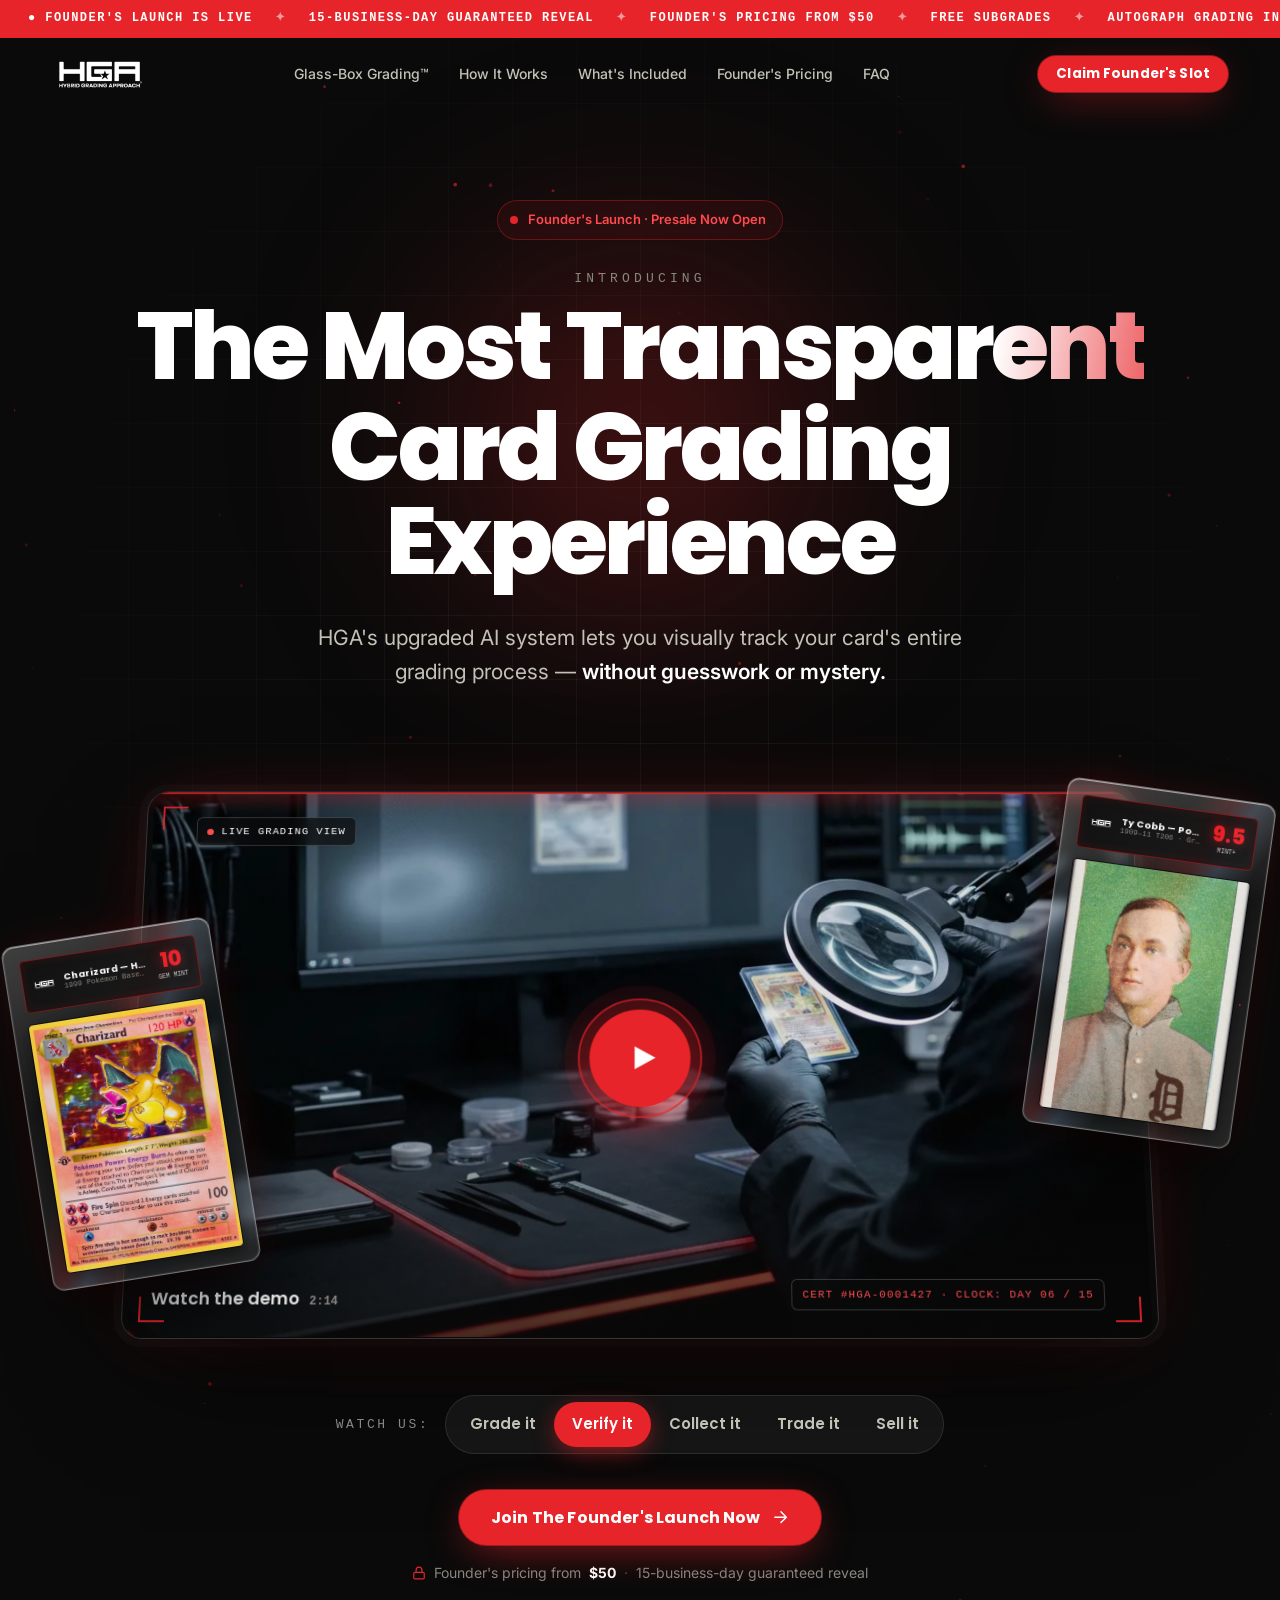
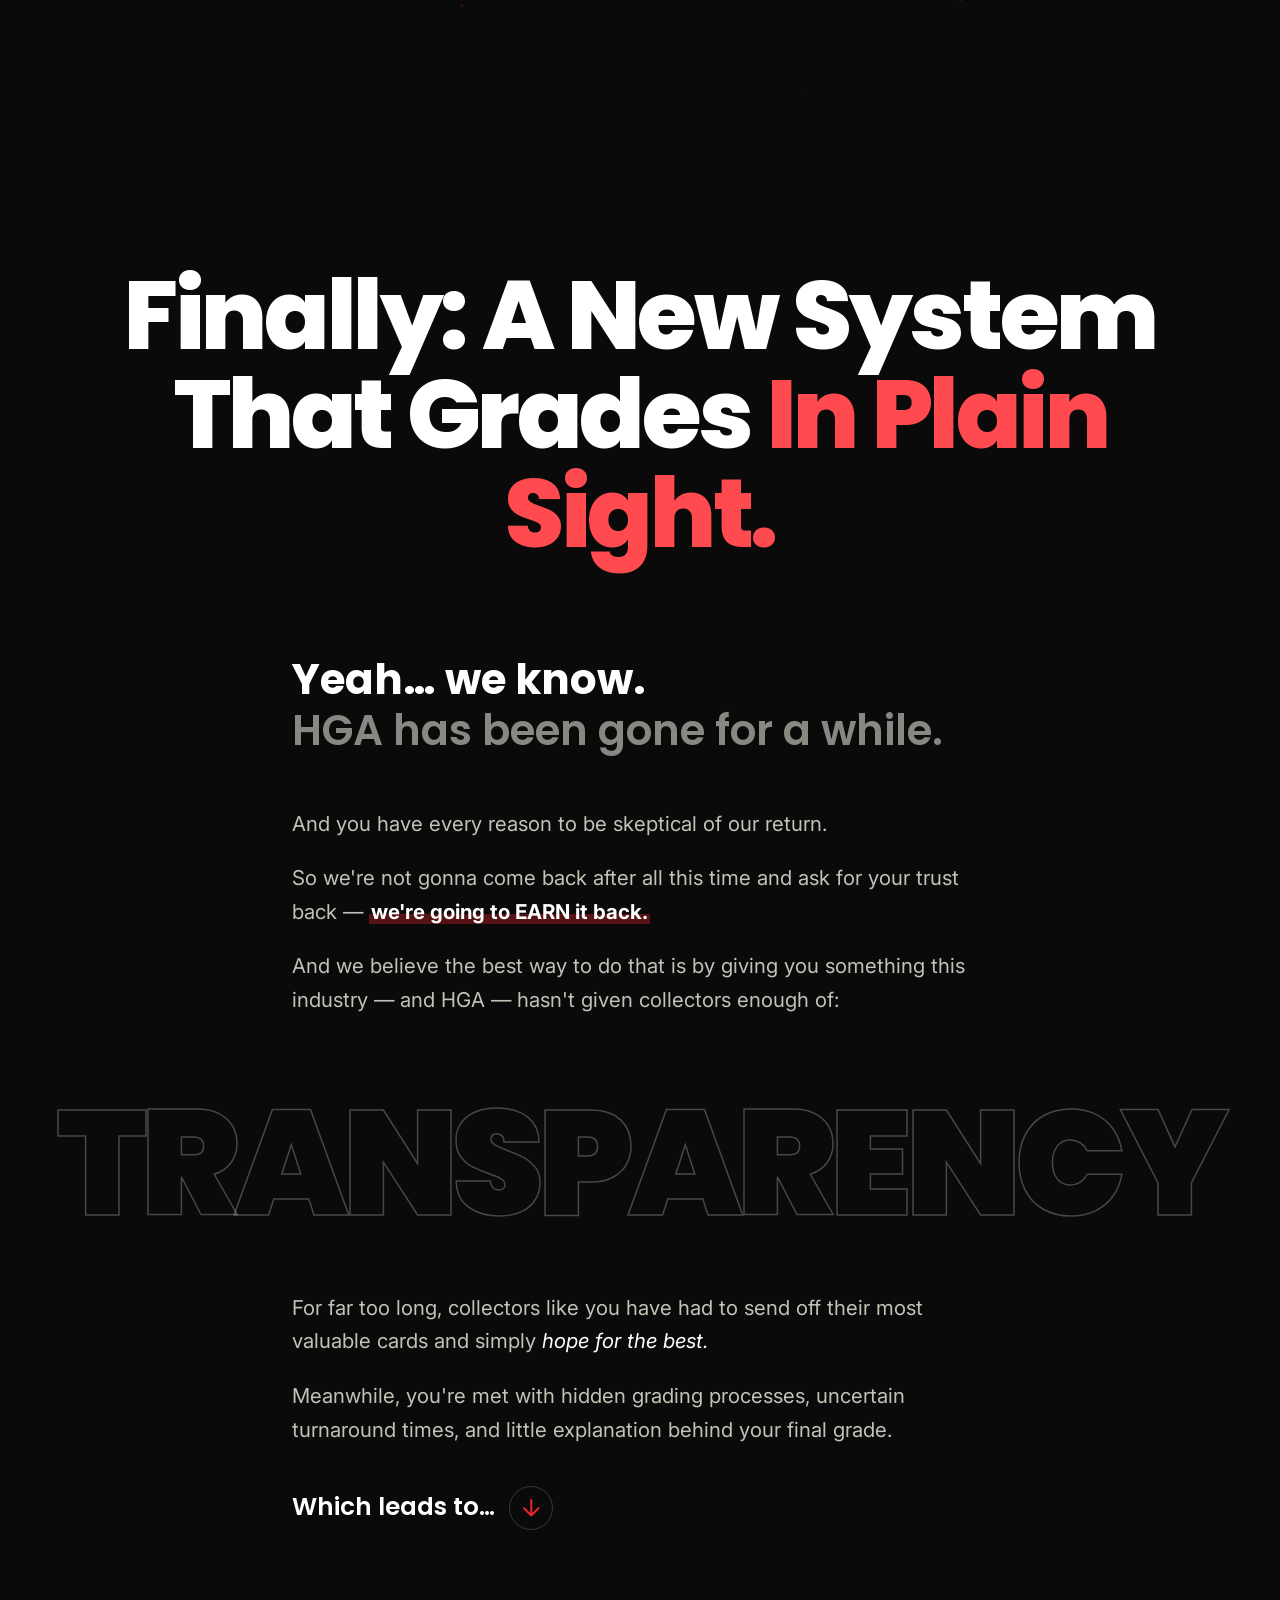
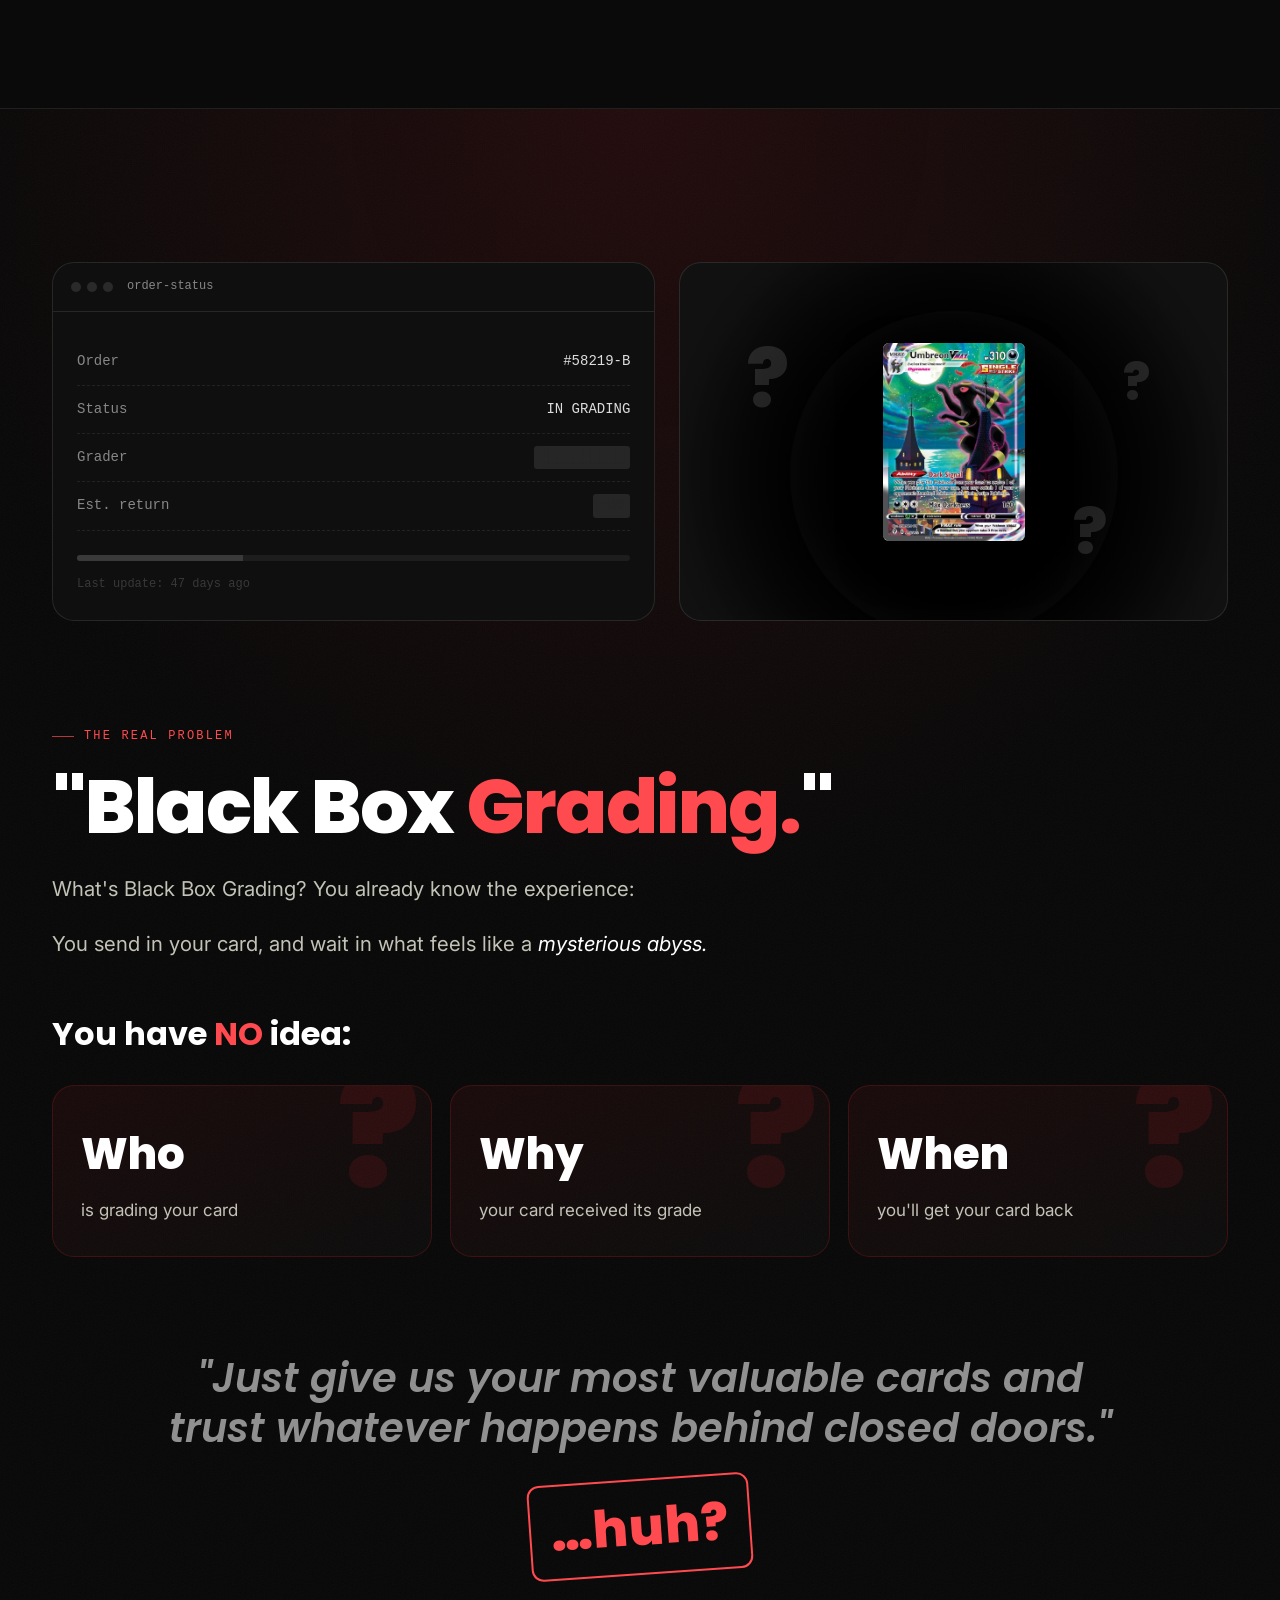
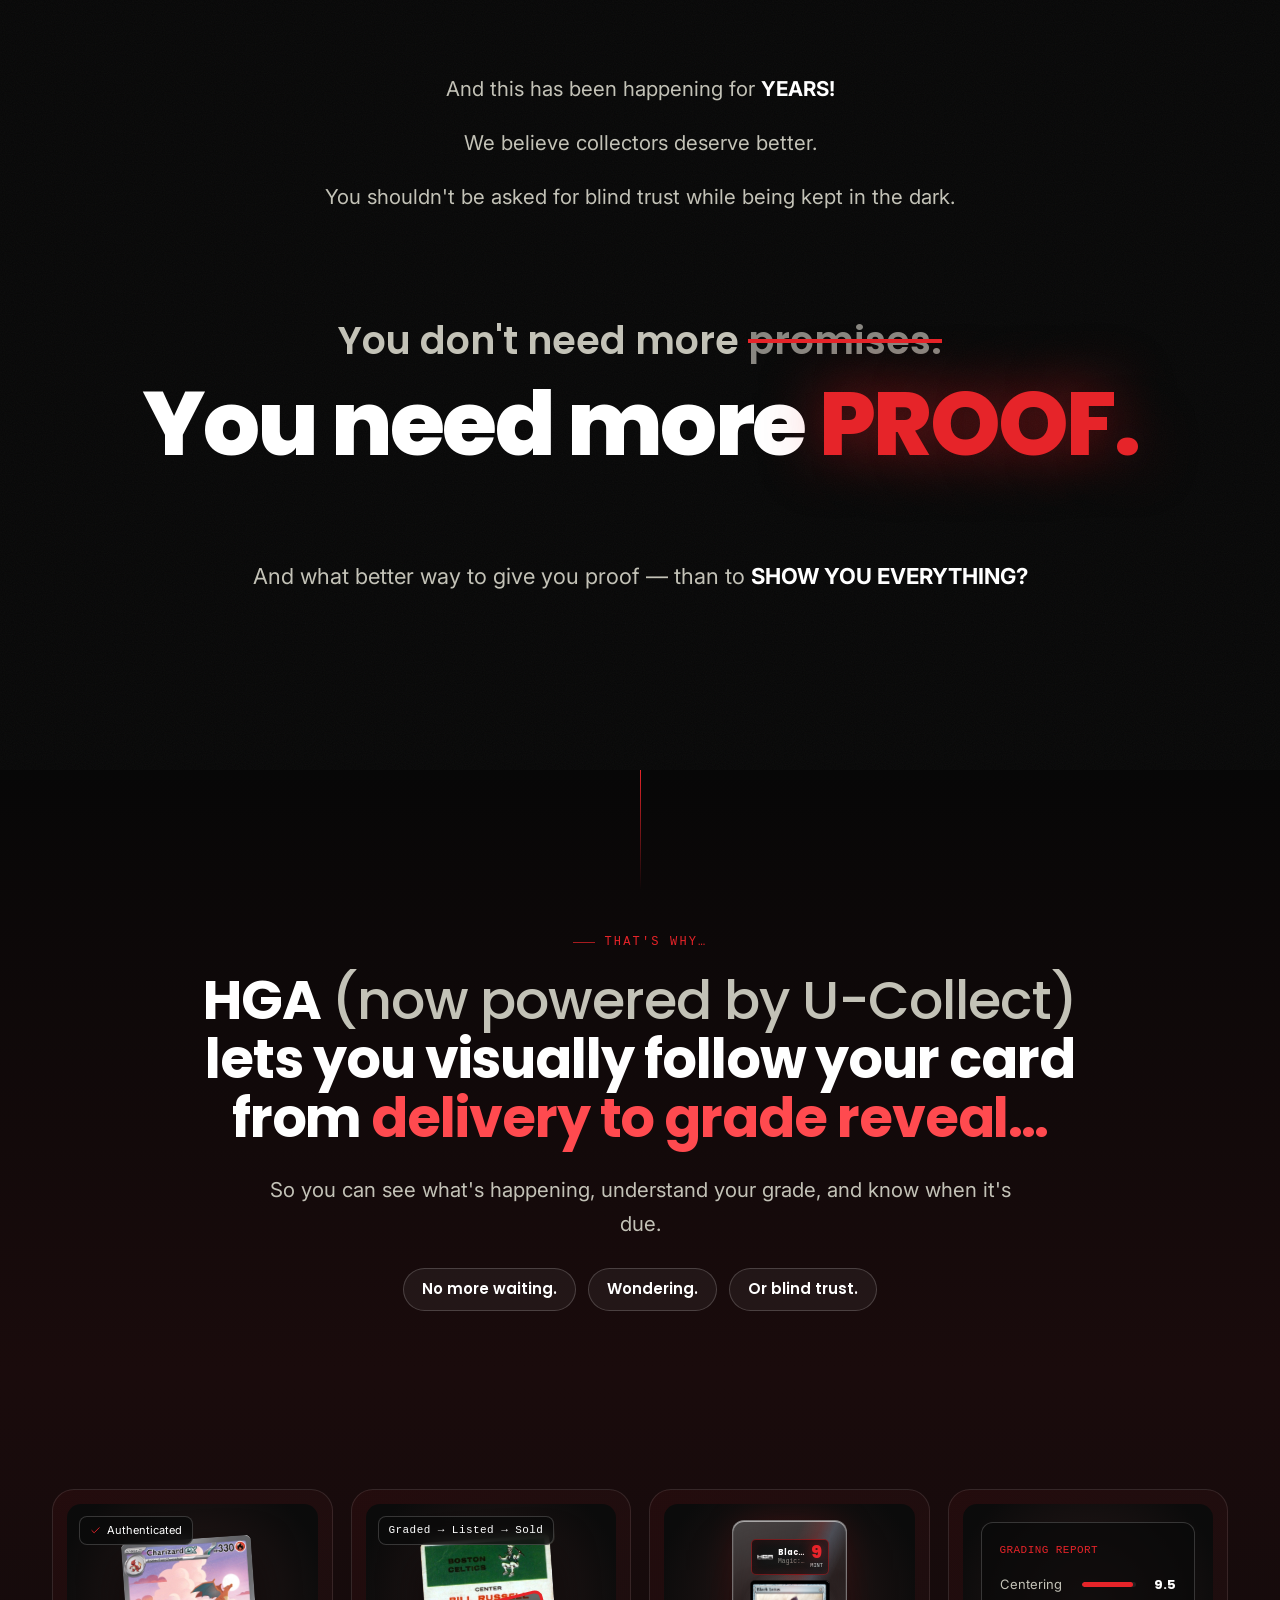
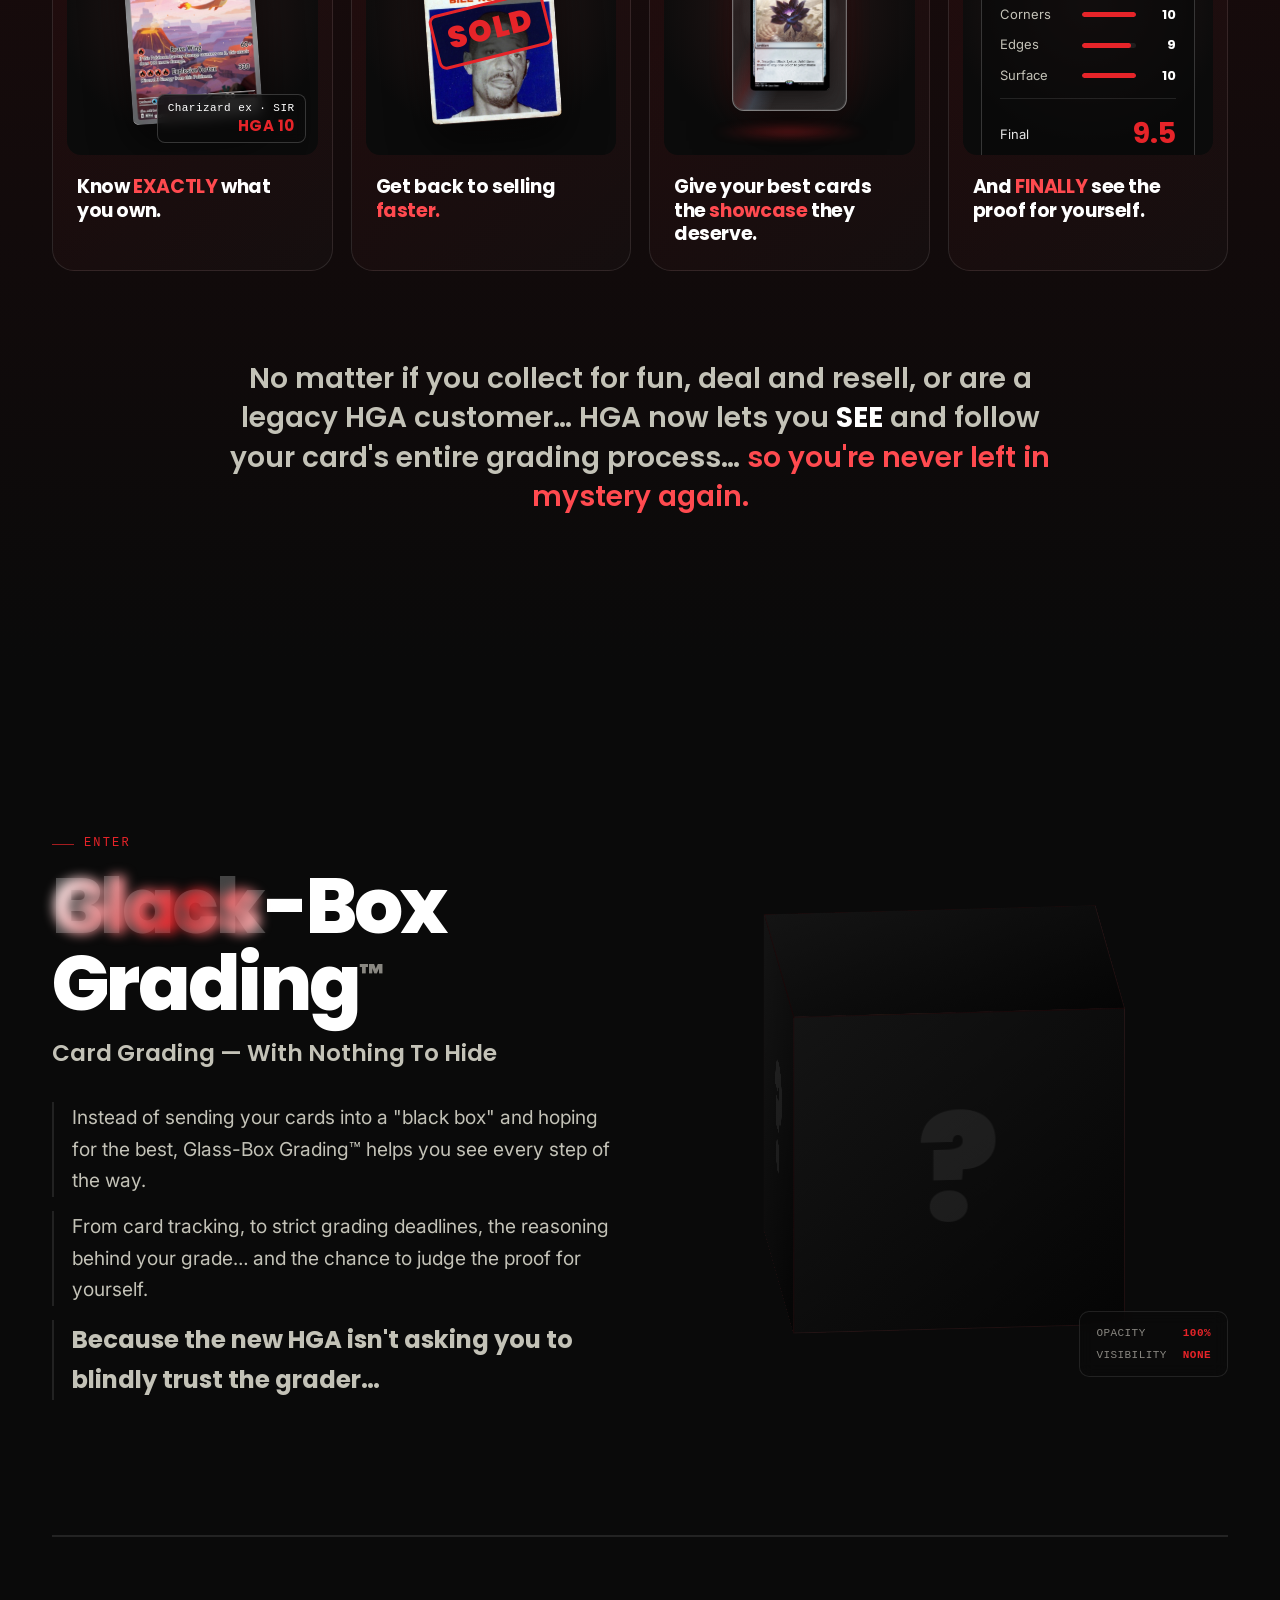
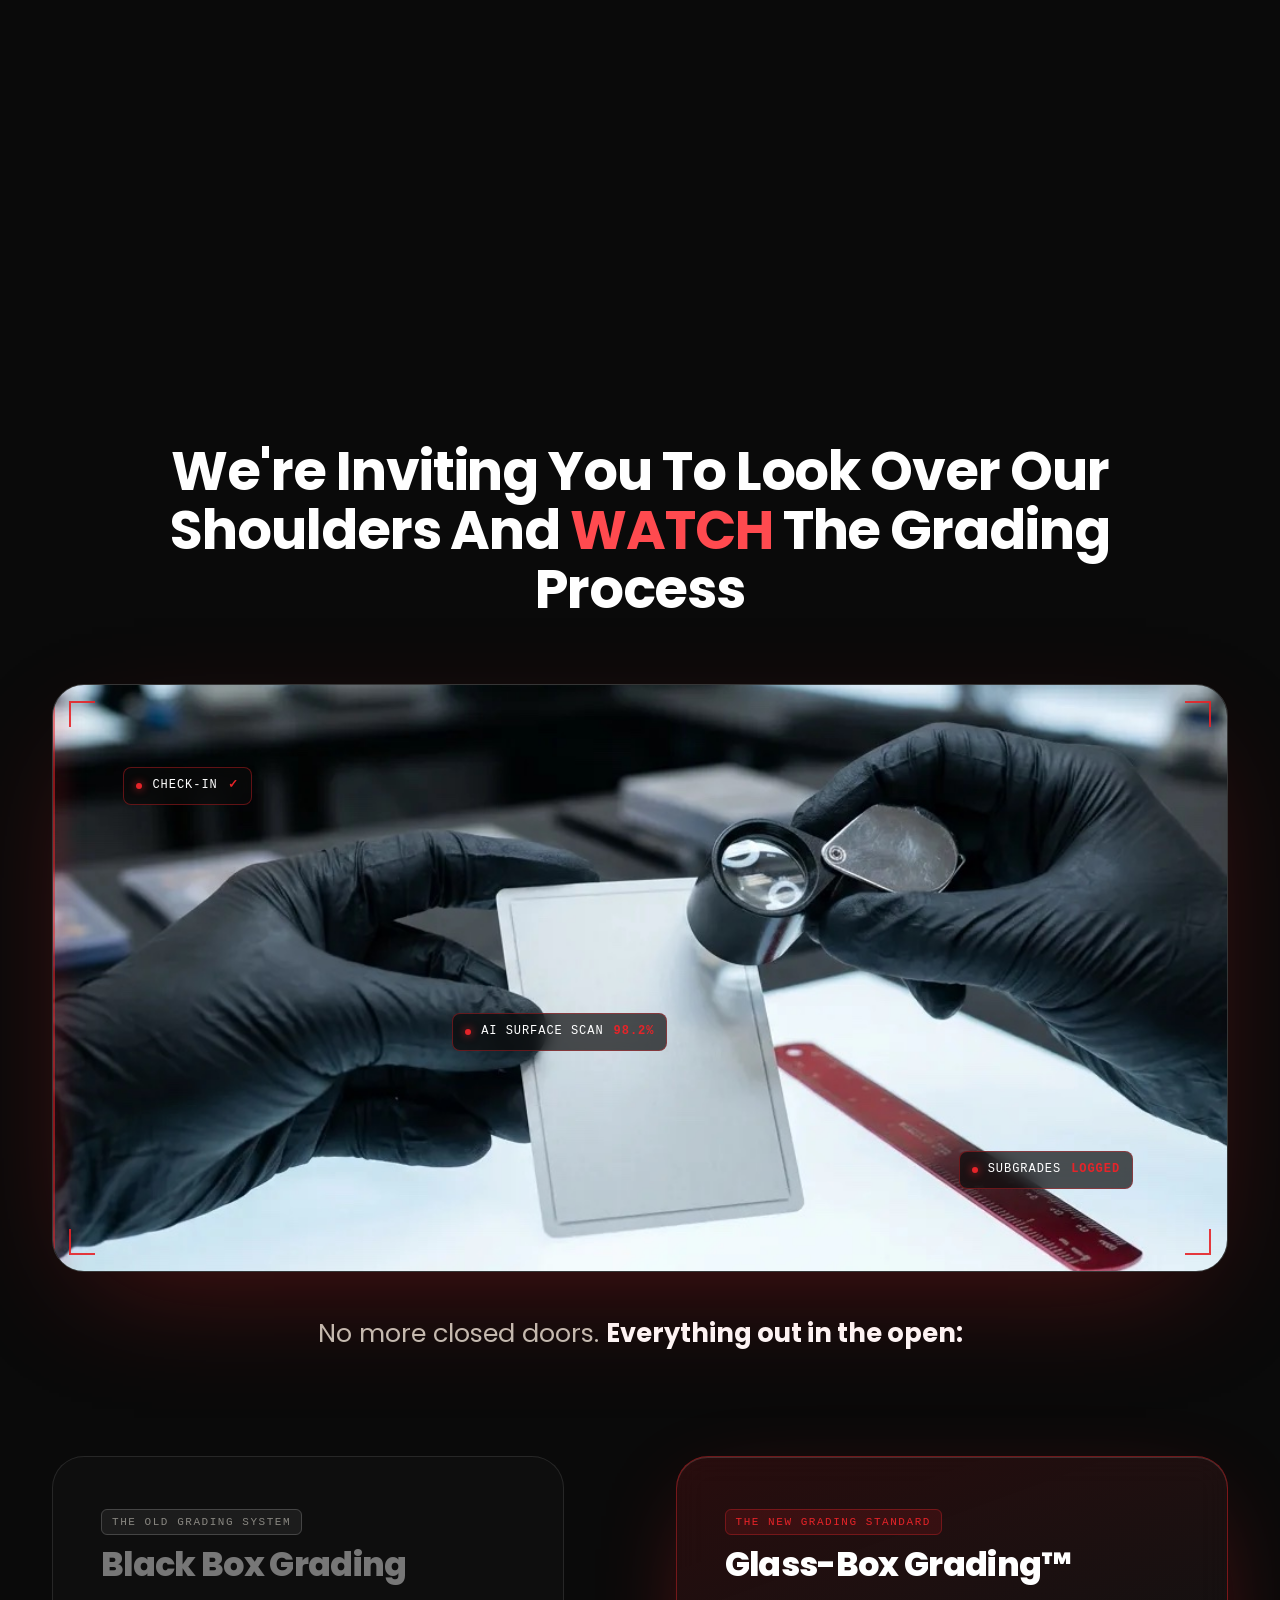
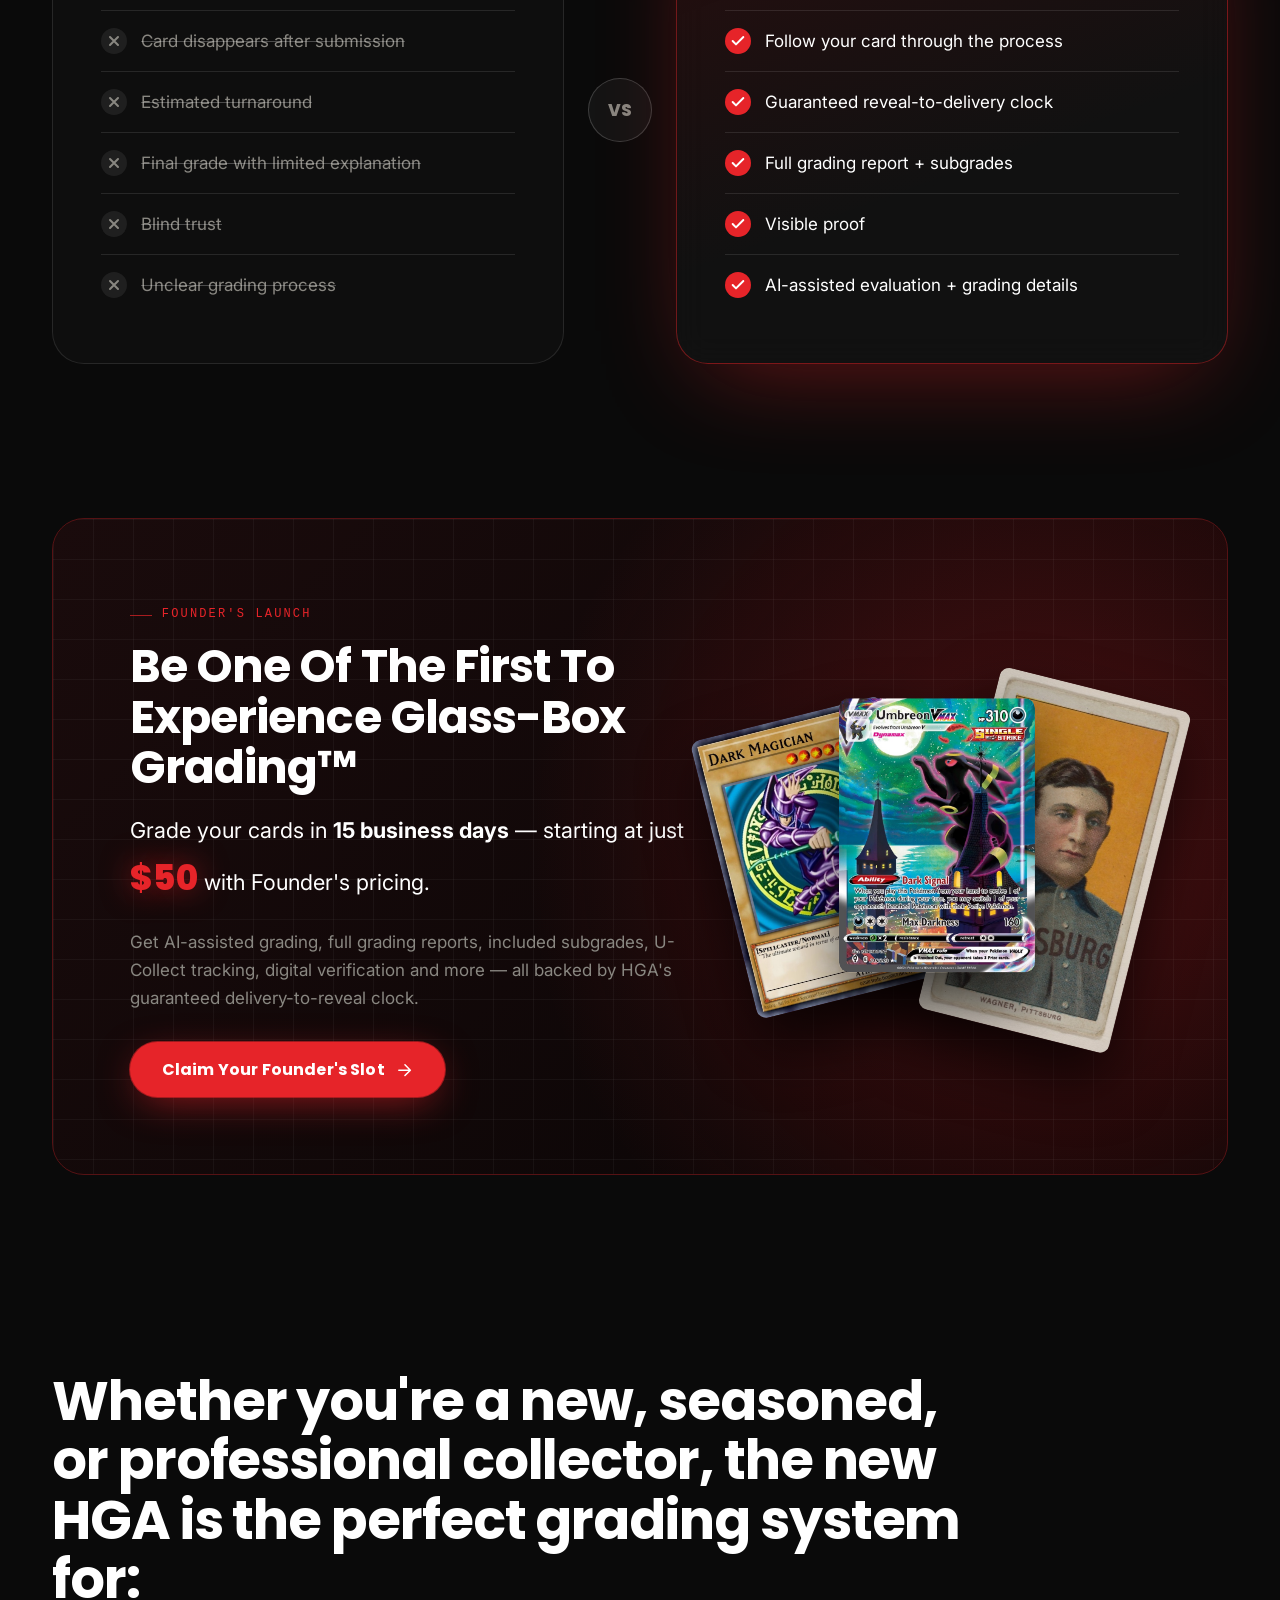
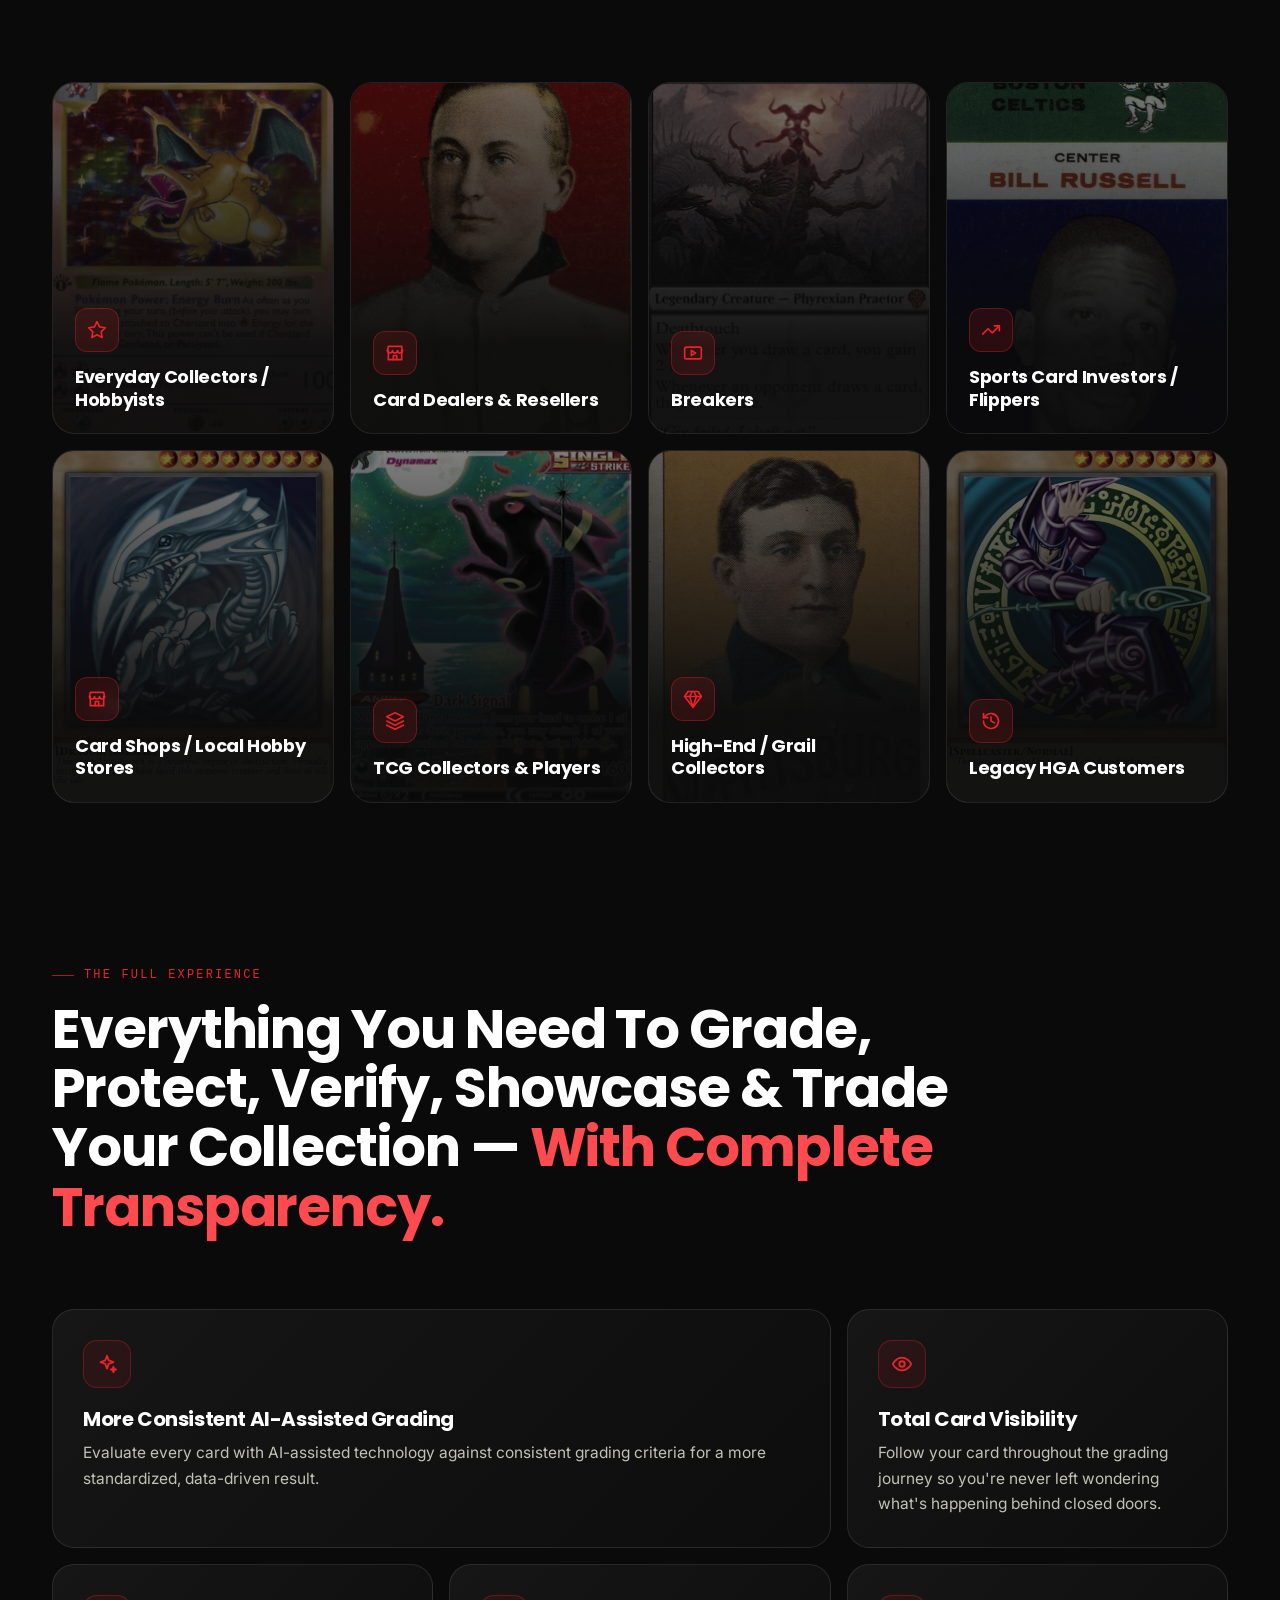
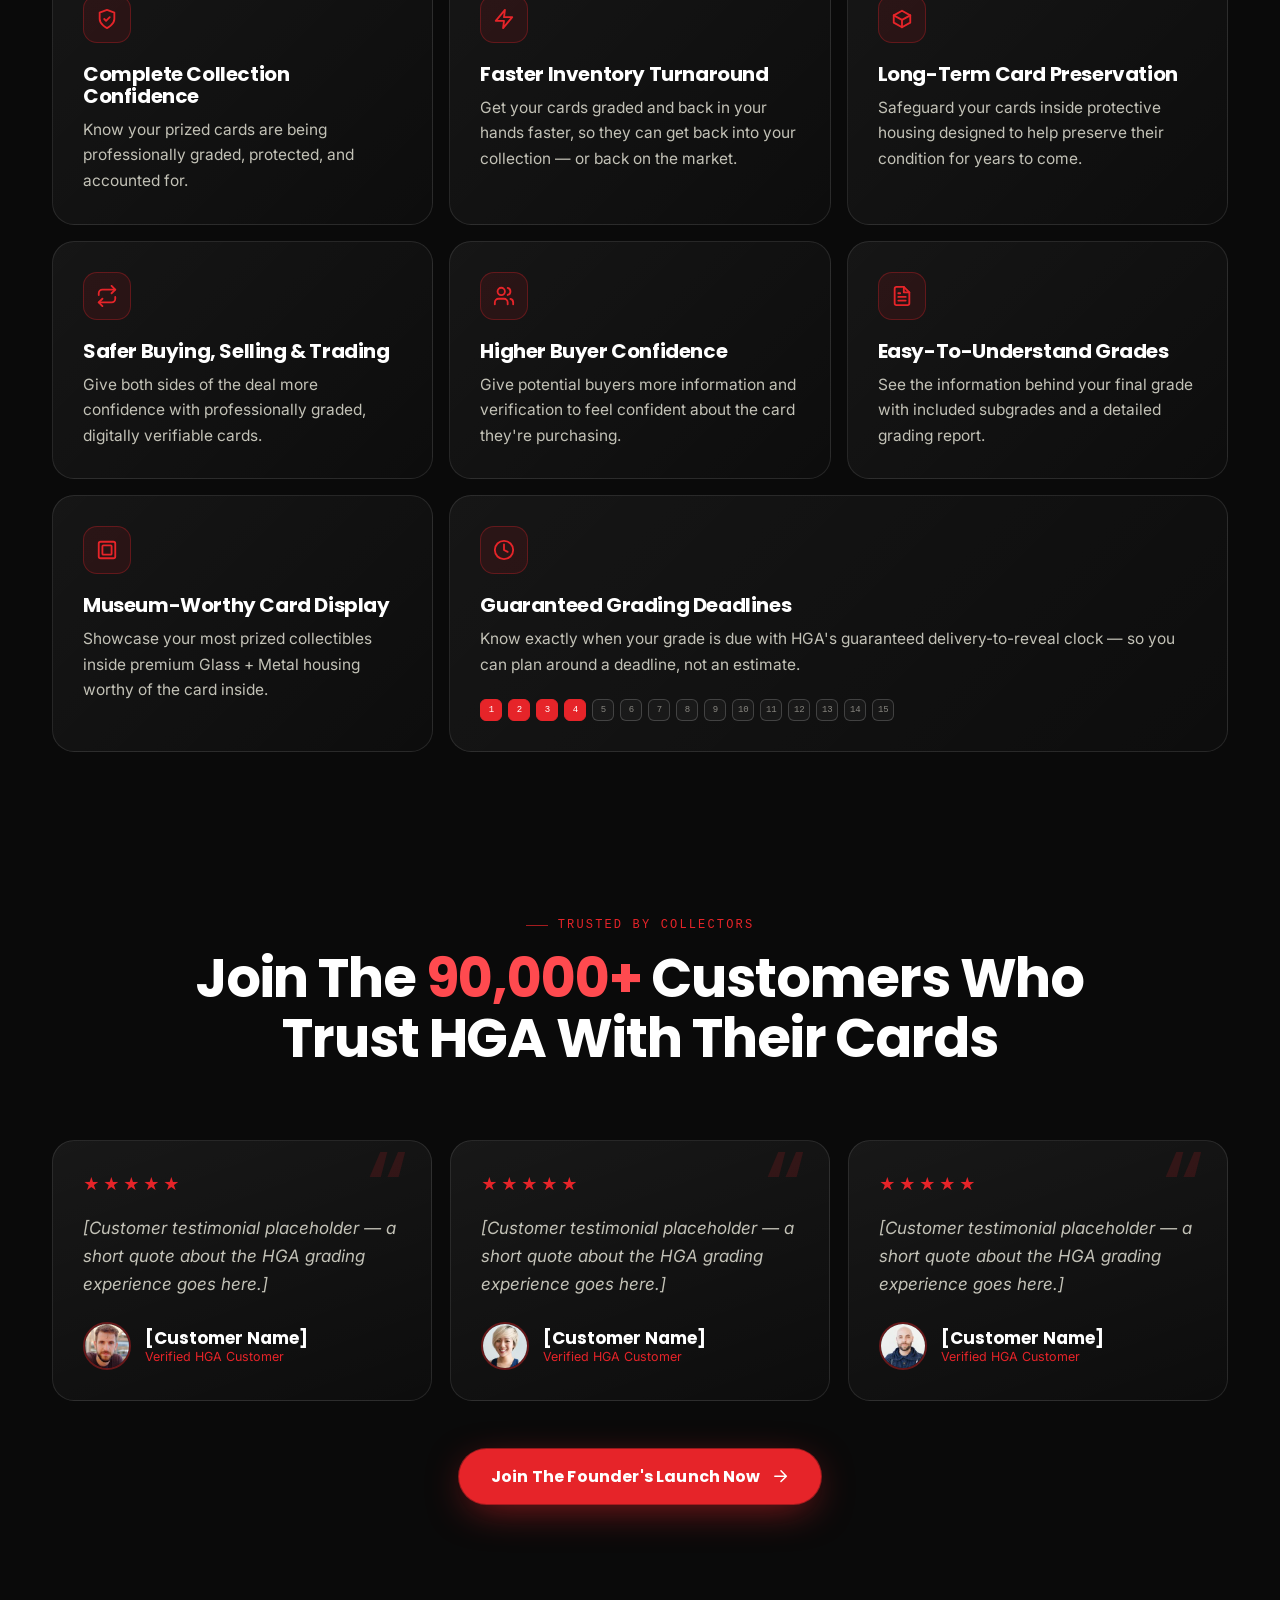
==== index.html @ c323041d "designed hga presale" ====
<!doctype html>
<html lang="en">
<head>
<meta charset="utf-8" />
<meta name="viewport" content="width=device-width, initial-scale=1" />
<title>HGA Founder's Launch | Glass-Box Grading™</title>
<meta name="description" content="The most transparent card grading experience. Lock in HGA Founder's pricing from $50 with a 15-business-day guaranteed delivery-to-reveal clock." />
<meta name="theme-color" content="#0a0a0a" />
<link rel="icon" href="assets/hga-logo.png" />
<link rel="preconnect" href="https://fonts.googleapis.com" />
<link rel="preconnect" href="https://fonts.gstatic.com" crossorigin />
<link href="https://fonts.googleapis.com/css2?family=Inter:wght@400;500;600;700&family=Poppins:wght@500;600;700;800;900&display=swap" rel="stylesheet" />
<link rel="stylesheet" href="styles.css" />
</head>
<body>

<!-- ============ ICON SPRITE ============ -->
<svg width="0" height="0" style="position:absolute" aria-hidden="true">
  <defs>
    <symbol id="i-eye" viewBox="0 0 24 24"><path d="M2 12s3-7 10-7 10 7 10 7-3 7-10 7-10-7-10-7Z"/><circle cx="12" cy="12" r="3"/></symbol>
    <symbol id="i-check" viewBox="0 0 24 24"><path d="M20 6 9 17l-5-5"/></symbol>
    <symbol id="i-x" viewBox="0 0 24 24"><path d="M18 6 6 18M6 6l12 12"/></symbol>
    <symbol id="i-shield" viewBox="0 0 24 24"><path d="M12 22s8-4 8-10V5l-8-3-8 3v7c0 6 8 10 8 10z"/><path d="m9 12 2 2 4-4"/></symbol>
    <symbol id="i-clock" viewBox="0 0 24 24"><circle cx="12" cy="12" r="10"/><path d="M12 6v6l4 2"/></symbol>
    <symbol id="i-spark" viewBox="0 0 24 24"><path d="M12 3l1.9 5.1L19 10l-5.1 1.9L12 17l-1.9-5.1L5 10l5.1-1.9z"/><path d="M19 15l.8 2.2L22 18l-2.2.8L19 21l-.8-2.2L16 18l2.2-.8z"/></symbol>
    <symbol id="i-zap" viewBox="0 0 24 24"><path d="M13 2 3 14h9l-1 8 10-12h-9l1-8z"/></symbol>
    <symbol id="i-box" viewBox="0 0 24 24"><path d="M21 8 12 3 3 8v8l9 5 9-5V8z"/><path d="m3 8 9 5 9-5M12 13v8"/></symbol>
    <symbol id="i-swap" viewBox="0 0 24 24"><path d="m17 1 4 4-4 4"/><path d="M3 11V9a4 4 0 0 1 4-4h14"/><path d="m7 23-4-4 4-4"/><path d="M21 13v2a4 4 0 0 1-4 4H3"/></symbol>
    <symbol id="i-users" viewBox="0 0 24 24"><path d="M16 21v-2a4 4 0 0 0-4-4H6a4 4 0 0 0-4 4v2"/><circle cx="9" cy="7" r="4"/><path d="M22 21v-2a4 4 0 0 0-3-3.87M16 3.13a4 4 0 0 1 0 7.75"/></symbol>
    <symbol id="i-frame" viewBox="0 0 24 24"><rect x="3" y="3" width="18" height="18" rx="2"/><rect x="7" y="7" width="10" height="10" rx="1"/></symbol>
    <symbol id="i-cal" viewBox="0 0 24 24"><rect x="3" y="4" width="18" height="18" rx="2"/><path d="M16 2v4M8 2v4M3 10h18"/></symbol>
    <symbol id="i-nfc" viewBox="0 0 24 24"><path d="M6 8.32a7.43 7.43 0 0 1 0 7.36"/><path d="M9.46 6.21a11.76 11.76 0 0 1 0 11.58"/><path d="M12.91 4.1a15.91 15.91 0 0 1 .01 15.8"/><path d="M16.37 2a20.16 20.16 0 0 1 0 20"/></symbol>
    <symbol id="i-tag" viewBox="0 0 24 24"><path d="M20.59 13.41 13.42 20.58a2 2 0 0 1-2.83 0L2 12V2h10l8.59 8.59a2 2 0 0 1 0 2.82z"/><circle cx="7" cy="7" r="1.5"/></symbol>
    <symbol id="i-star" viewBox="0 0 24 24"><path d="M12 2l3.09 6.26L22 9.27l-5 4.87 1.18 6.88L12 17.77l-6.18 3.25L7 14.14 2 9.27l6.91-1.01z"/></symbol>
    <symbol id="i-crown" viewBox="0 0 24 24"><path d="M2 18h20l-2-11-5 5-3-7-3 7-5-5z"/></symbol>
    <symbol id="i-gift" viewBox="0 0 24 24"><rect x="3" y="8" width="18" height="4" rx="1"/><path d="M12 8v13M19 12v9H5v-9"/><path d="M7.5 8a2.5 2.5 0 0 1 0-5C11 3 12 8 12 8s1-5 4.5-5a2.5 2.5 0 0 1 0 5"/></symbol>
    <symbol id="i-file" viewBox="0 0 24 24"><path d="M14 2H6a2 2 0 0 0-2 2v16a2 2 0 0 0 2 2h12a2 2 0 0 0 2-2V8z"/><path d="M14 2v6h6M16 13H8M16 17H8M10 9H8"/></symbol>
    <symbol id="i-pen" viewBox="0 0 24 24"><path d="M12 20h9"/><path d="M16.5 3.5a2.12 2.12 0 0 1 3 3L7 19l-4 1 1-4z"/></symbol>
    <symbol id="i-dollar" viewBox="0 0 24 24"><path d="M12 1v22M17 5H9.5a3.5 3.5 0 0 0 0 7h5a3.5 3.5 0 0 1 0 7H6"/></symbol>
    <symbol id="i-truck" viewBox="0 0 24 24"><path d="M1 3h15v13H1zM16 8h4l3 3v5h-7z"/><circle cx="5.5" cy="18.5" r="2.5"/><circle cx="18.5" cy="18.5" r="2.5"/></symbol>
    <symbol id="i-store" viewBox="0 0 24 24"><path d="m3 9 1-5h16l1 5"/><path d="M4 9v11h16V9"/><path d="M3 9a3 3 0 0 0 6 0 3 3 0 0 0 6 0 3 3 0 0 0 6 0"/><path d="M10 20v-5h4v5"/></symbol>
    <symbol id="i-layers" viewBox="0 0 24 24"><path d="m12 2 10 5-10 5L2 7z"/><path d="m2 17 10 5 10-5M2 12l10 5 10-5"/></symbol>
    <symbol id="i-gem" viewBox="0 0 24 24"><path d="M6 3h12l4 6-10 13L2 9z"/><path d="M11 3 8 9l4 13 4-13-3-6M2 9h20"/></symbol>
    <symbol id="i-history" viewBox="0 0 24 24"><path d="M3 12a9 9 0 1 0 3-6.7L3 8"/><path d="M3 3v5h5M12 7v5l4 2"/></symbol>
    <symbol id="i-trend" viewBox="0 0 24 24"><path d="m22 7-8.5 8.5-5-5L2 17"/><path d="M16 7h6v6"/></symbol>
    <symbol id="i-live" viewBox="0 0 24 24"><rect x="2" y="5" width="20" height="14" rx="2"/><path d="m10 9 5 3-5 3z"/></symbol>
    <symbol id="i-play" viewBox="0 0 24 24"><path d="M7 4.5v15l13-7.5z"/></symbol>
    <symbol id="i-arrow" viewBox="0 0 24 24"><path d="M5 12h14M13 5l7 7-7 7"/></symbol>
    <symbol id="i-lock" viewBox="0 0 24 24"><rect x="3" y="11" width="18" height="11" rx="2"/><path d="M7 11V7a5 5 0 0 1 10 0v4"/></symbol>
    <symbol id="i-plus" viewBox="0 0 24 24"><path d="M12 5v14M5 12h14"/></symbol>
    <symbol id="i-target" viewBox="0 0 24 24"><circle cx="12" cy="12" r="10"/><circle cx="12" cy="12" r="6"/><circle cx="12" cy="12" r="2"/></symbol>
    <symbol id="i-phone" viewBox="0 0 24 24"><rect x="5" y="2" width="14" height="20" rx="2"/><path d="M12 18h.01"/></symbol>
    <symbol id="i-rotate" viewBox="0 0 24 24"><path d="M21 12a9 9 0 1 1-3-6.7L21 8"/><path d="M21 3v5h-5"/></symbol>
    <symbol id="i-search" viewBox="0 0 24 24"><circle cx="11" cy="11" r="8"/><path d="m21 21-4.3-4.3"/></symbol>
    <symbol id="i-quote" viewBox="0 0 24 24"><path d="M3 21c3 0 7-1 7-8V5c0-1.25-.76-2-2-2H4c-1.25 0-2 .75-2 1.97V11c0 1.25.75 2 2 2 1 0 1 0 1 1v1c0 1-1 2-2 2s-1 .01-1 1.03V20c0 1 0 1 1 1z"/><path d="M15 21c3 0 7-1 7-8V5c0-1.25-.76-2-2-2h-4c-1.25 0-2 .75-2 1.97V11c0 1.25.75 2 2 2h.75c0 2.25.25 4-2.75 4v3c0 1 0 1 1 1z"/></symbol>
  </defs>
</svg>

<!-- ============ TOP TICKER ============ -->
<div class="ticker" aria-label="Founder's Launch highlights">
  <div class="ticker-track">
    <span><b>●</b> Founder's Launch is live</span><span>15-Business-Day Guaranteed Reveal</span><span>Founder's Pricing From $50</span><span>Free Subgrades</span><span>Autograph Grading Included</span><span>NFC Verification</span><span>No Card-Value Upcharge Through $10K</span>
    <span aria-hidden="true"><b>●</b> Founder's Launch is live</span><span aria-hidden="true">15-Business-Day Guaranteed Reveal</span><span aria-hidden="true">Founder's Pricing From $50</span><span aria-hidden="true">Free Subgrades</span><span aria-hidden="true">Autograph Grading Included</span><span aria-hidden="true">NFC Verification</span><span aria-hidden="true">No Card-Value Upcharge Through $10K</span>
  </div>
</div>

<!-- ============ NAV ============ -->
<header class="nav" id="nav">
  <div class="container nav-inner">
    <a href="#top" class="nav-logo" aria-label="HGA home"><img src="assets/hga-logo.png" alt="HGA — Hybrid Grading Approach" /></a>
    <nav class="nav-links" aria-label="Primary">
      <a href="#glass-box">Glass-Box Grading™</a>
      <a href="#how">How It Works</a>
      <a href="#features">What's Included</a>
      <a href="#pricing">Founder's Pricing</a>
      <a href="#faq">FAQ</a>
    </nav>
    <a href="#pricing" class="btn btn-primary btn-sm">Claim Founder's Slot</a>
  </div>
</header>

<main>

<!-- ============ 1. HERO ============ -->
<section class="hero" id="top">
  <div class="hero-bg" aria-hidden="true">
    <div class="grid-lines"></div>
    <div class="glow glow-a"></div>
    <div class="glow glow-b"></div>
    <canvas id="particles"></canvas>
  </div>

  <div class="container hero-inner">
    <div class="live-pill load-in" style="--d:0"><span class="live-dot"></span>Founder's Launch · Presale Now Open</div>
    <p class="hero-eyebrow load-in" style="--d:1">Introducing</p>
    <h1 class="hero-title">
      <span class="line"><span class="load-up" style="--d:2">The Most <em class="shine-text">Transparent</em></span></span>
      <span class="line"><span class="load-up" style="--d:3">Card Grading Experience</span></span>
    </h1>
    <p class="hero-sub load-in" style="--d:4">HGA's upgraded AI system lets you visually track your card's entire grading process — <strong>without guesswork or mystery.</strong></p>

    <div class="hero-stage load-in" style="--d:5">
      <!-- Floating slab: left -->
      <div class="hero-slab hero-slab-l" data-parallax="-0.12">
        <div class="slab slab-sm" data-tilt>
          <div class="slab-label">
            <img src="assets/hga-logo.png" alt="" class="slab-logo" />
            <div class="slab-meta"><b>Charizard — Holo</b><span>1999 Pokémon Base Set #4</span></div>
            <div class="slab-grade"><b>10</b><span>Gem Mint</span></div>
          </div>
          <div class="slab-window"><img src="assets/cards/charizard.jpg" alt="Placeholder: Charizard card in HGA slab" loading="eager" /></div>
          <span class="slab-shine"></span>
        </div>
      </div>

      <!-- DEMO VIDEO (placeholder) -->
      <button class="video-frame" id="openVideo" aria-label="Play the HGA demo video">
        <img src="assets/photos/grader-bench.jpg" alt="An HGA grader inspecting a card under a loupe at the grading bench" />
        <span class="vf-shade"></span>
        <span class="hud-corner tl"></span><span class="hud-corner tr"></span><span class="hud-corner bl"></span><span class="hud-corner br"></span>
        <span class="vf-scan"></span>
        <span class="vf-chip vf-rec"><i></i>LIVE GRADING VIEW</span>
        <span class="vf-chip vf-id">CERT #HGA-0001427 · CLOCK: DAY 06 / 15</span>
        <span class="play-btn"><svg><use href="#i-play"/></svg></span>
        <span class="vf-caption">Watch the demo <small>2:14</small></span>
      </button>

      <!-- Floating slab: right -->
      <div class="hero-slab hero-slab-r" data-parallax="-0.2">
        <div class="slab slab-sm" data-tilt>
          <div class="slab-label">
            <img src="assets/hga-logo.png" alt="" class="slab-logo" />
            <div class="slab-meta"><b>Ty Cobb — Portrait</b><span>1909–11 T206 · Green</span></div>
            <div class="slab-grade"><b>9.5</b><span>Mint+</span></div>
          </div>
          <div class="slab-window"><img src="assets/cards/cobb.jpg" alt="Placeholder: vintage T206 baseball card in HGA slab" /></div>
          <span class="slab-shine"></span>
        </div>
      </div>
    </div>

    <div class="watch-us load-in" style="--d:6">
      <span class="watch-label">Watch us:</span>
      <ul class="watch-list" id="watchList">
        <li class="is-active">Grade it</li><li>Verify it</li><li>Collect it</li><li>Trade it</li><li>Sell it</li>
        <span class="watch-indicator" aria-hidden="true"></span>
      </ul>
    </div>

    <div class="hero-cta load-in" style="--d:7">
      <a href="#pricing" class="btn btn-primary btn-lg">Join The Founder's Launch Now <svg><use href="#i-arrow"/></svg></a>
      <p class="cta-note"><span><svg><use href="#i-lock"/></svg> Founder's pricing from <b>$50</b></span><i class="sep">·</i><span>15-business-day guaranteed reveal</span></p>
    </div>
  </div>
</section>

<!-- ============ 2. MANIFESTO ============ -->
<section class="manifesto">
  <div class="container">
    <h2 class="scrub-text" data-scrub>Finally: A New System That Grades <span class="accent">In Plain Sight.</span></h2>
  </div>
</section>

<!-- ============ 3. THE LETTER ============ -->
<section class="letter">
  <div class="container narrow">
    <p class="letter-open reveal">Yeah… we know.<br/><span>HGA has been gone for a while.</span></p>
    <p class="reveal">And you have every reason to be skeptical of our return.</p>
    <p class="reveal">So we're not gonna come back after all this time and ask for your trust back — <strong class="hl">we're going to EARN it back.</strong></p>
    <p class="reveal">And we believe the best way to do that is by giving you something this industry — and HGA — hasn't given collectors enough of:</p>
  </div>
  <div class="big-word-wrap">
    <div class="big-word" data-fill aria-label="Transparency"><span class="bw-outline">TRANSPARENCY</span><span class="bw-fill" aria-hidden="true">TRANSPARENCY</span></div>
  </div>
  <div class="container narrow">
    <p class="reveal">For far too long, collectors like you have had to send off their most valuable cards and simply <em>hope for the best.</em></p>
    <p class="reveal">Meanwhile, you're met with hidden grading processes, uncertain turnaround times, and little explanation behind your final grade.</p>
    <p class="leads-to reveal">Which leads to… <span class="down-arrow"><svg><use href="#i-arrow"/></svg></span></p>
  </div>
</section>

<!-- ============ 4. THE PROBLEM: BLACK BOX ============ -->
<section class="problem">
  <div class="container">
    <div class="problem-visuals">
      <!-- [IMAGE] 1 — the old "tracking" experience -->
      <div class="old-tracker reveal" aria-label="Illustration: a typical grading order status with no information">
        <div class="ot-head"><span class="ot-dots"><i></i><i></i><i></i></span><span>order-status</span></div>
        <div class="ot-body">
          <div class="ot-row"><span>Order</span><b>#58219-B</b></div>
          <div class="ot-row"><span>Status</span><b class="ot-glitch" data-text="IN GRADING">IN GRADING</b></div>
          <div class="ot-row"><span>Grader</span><b class="ot-redact">██████████</b></div>
          <div class="ot-row"><span>Est. return</span><b class="ot-redact">TBD</b></div>
          <div class="ot-bar"><span></span></div>
          <p class="ot-foot">Last update: 47 days ago</p>
        </div>
      </div>
      <!-- [IMAGE] 2 — the abyss -->
      <div class="abyss reveal" style="--d:1" aria-label="Illustration: a card disappearing into a black box">
        <div class="abyss-hole"></div>
        <img class="abyss-card" src="assets/cards/umbreon.jpg" alt="" />
        <span class="abyss-q q1">?</span><span class="abyss-q q2">?</span><span class="abyss-q q3">?</span>
      </div>
    </div>

    <div class="problem-head">
      <p class="eyebrow eyebrow-bad reveal">The real problem</p>
      <h2 class="h-xl reveal">"Black Box <span class="strike-bad">Grading.</span>"</h2>
      <p class="lead reveal">What's Black Box Grading? You already know the experience:</p>
      <p class="reveal">You send in your card, and wait in what feels like a <em>mysterious abyss.</em></p>
    </div>

    <p class="no-idea reveal">You have <b>NO</b> idea:</p>
    <div class="unknowns">
      <div class="unknown reveal" style="--d:0"><span class="u-q">?</span><span class="u-k">Who</span><p>is grading your card</p></div>
      <div class="unknown reveal" style="--d:1"><span class="u-q">?</span><span class="u-k">Why</span><p>your card received its grade</p></div>
      <div class="unknown reveal" style="--d:2"><span class="u-q">?</span><span class="u-k">When</span><p>you'll get your card back</p></div>
    </div>

    <figure class="closed-doors reveal">
      <blockquote>"Just give us your most valuable cards and trust whatever happens behind closed doors."</blockquote>
      <figcaption>…huh?</figcaption>
    </figure>

    <div class="container narrow problem-tail">
      <p class="reveal">And this has been happening for <b>YEARS!</b></p>
      <p class="reveal">We believe collectors deserve better.</p>
      <p class="reveal">You shouldn't be asked for blind trust while being kept in the dark.</p>
    </div>

    <div class="proof-swap">
      <p class="ps-line reveal">You don't need more <s>promises.</s></p>
      <p class="ps-big reveal">You need more <span class="proof-word">PROOF.</span></p>
      <p class="ps-q reveal">And what better way to give you proof — than to <b>SHOW YOU EVERYTHING?</b></p>
    </div>
  </div>
</section>

<!-- ============ 5. THAT'S WHY + 4 BENEFITS ============ -->
<section class="thats-why">
  <div class="container">
    <div class="tw-head">
      <p class="eyebrow reveal">That's why…</p>
      <h2 class="h-lg reveal">HGA <span class="muted-ink">(now powered by U-Collect)</span> lets you visually follow your card from <span class="accent">delivery to grade reveal…</span></h2>
      <p class="lead reveal">So you can see what's happening, understand your grade, and know when it's due.</p>
      <p class="tw-nos reveal"><span>No more waiting.</span><span>Wondering.</span><span>Or blind trust.</span></p>
    </div>

    <p class="sub-eyebrow reveal">Our new and improved grading system now lets you:</p>
    <div class="benefit4">
      <!-- [IMAGE] Know EXACTLY what you own -->
      <article class="b4 reveal spot" style="--d:0">
        <div class="b4-visual b4-own">
          <img src="assets/cards/charizard-ex.jpg" alt="Placeholder card" />
          <div class="b4-chip c-tl"><svg><use href="#i-check"/></svg> Authenticated</div>
          <div class="b4-chip c-br mono">Charizard ex · SIR<br/><b>HGA 10</b></div>
        </div>
        <h3>Know <span class="accent">EXACTLY</span> what you own.</h3>
      </article>
      <!-- [IMAGE] Get back to selling faster -->
      <article class="b4 reveal spot" style="--d:1">
        <div class="b4-visual b4-sell">
          <img src="assets/cards/russell.jpg" alt="Placeholder card" />
          <div class="b4-sold">SOLD</div>
          <div class="b4-chip c-tl mono">Graded → Listed → Sold</div>
        </div>
        <h3>Get back to selling <span class="accent">faster.</span></h3>
      </article>
      <!-- [IMAGE] Showcase -->
      <article class="b4 reveal spot" style="--d:2">
        <div class="b4-visual b4-show">
          <div class="slab slab-xs">
            <div class="slab-label"><img src="assets/hga-logo.png" alt="" class="slab-logo" /><div class="slab-meta"><b>Black Lotus</b><span>Magic: The Gathering</span></div><div class="slab-grade"><b>9</b><span>Mint</span></div></div>
            <div class="slab-window"><img src="assets/cards/lotus.jpg" alt="Placeholder card" /></div><span class="slab-shine"></span>
          </div>
          <div class="pedestal"></div>
        </div>
        <h3>Give your best cards the <span class="accent">showcase</span> they deserve.</h3>
      </article>
      <!-- [IMAGE] See the proof -->
      <article class="b4 reveal spot" style="--d:3">
        <div class="b4-visual b4-proof">
          <div class="mini-report">
            <p class="mr-title mono">GRADING REPORT</p>
            <div class="mr-row"><span>Centering</span><i style="--w:95%"></i><b>9.5</b></div>
            <div class="mr-row"><span>Corners</span><i style="--w:100%"></i><b>10</b></div>
            <div class="mr-row"><span>Edges</span><i style="--w:90%"></i><b>9</b></div>
            <div class="mr-row"><span>Surface</span><i style="--w:100%"></i><b>10</b></div>
            <div class="mr-final"><span>Final</span><b>9.5</b></div>
          </div>
        </div>
        <h3>And <span class="accent">FINALLY</span> see the proof for yourself.</h3>
      </article>
    </div>

    <p class="tw-close reveal">No matter if you collect for fun, deal and resell, or are a legacy HGA customer… HGA now lets you <b>SEE</b> and follow your card's entire grading process… <span class="accent">so you're never left in mystery again.</span></p>
  </div>
</section>

<!-- ============ 6. ENTER GLASS-BOX GRADING (scroll-driven) ============ -->
<section class="glassbox" id="glass-box">
  <div class="gb-sticky">
    <div class="container gb-grid">
      <div class="gb-copy">
        <p class="eyebrow">Enter</p>
        <h2 class="gb-title"><span class="gb-word"><span class="gb-old">Black</span><span class="gb-new">Glass</span></span>-Box Grading<sup>™</sup></h2>
        <p class="gb-tagline">Card Grading — With Nothing To Hide</p>
        <div class="gb-steps">
          <p class="gb-step" data-at="0.2">Instead of sending your cards into a "black box" and hoping for the best, Glass-Box Grading™ helps you see every step of the way.</p>
          <p class="gb-step" data-at="0.45">From card tracking, to strict grading deadlines, the reasoning behind your grade… and the chance to judge the proof for yourself.</p>
          <p class="gb-step gb-strong" data-at="0.7">Because the new HGA isn't asking you to blindly trust the grader…</p>
        </div>
      </div>
      <div class="gb-scene" aria-hidden="true">
        <div class="cube-wrap">
          <div class="cube">
            <div class="face f-front"><span>?</span></div>
            <div class="face f-back"><span>?</span></div>
            <div class="face f-left"><span>?</span></div>
            <div class="face f-right"><span>?</span></div>
            <div class="face f-top"></div>
            <div class="face f-bottom"></div>
            <div class="cube-card"><img src="assets/cards/blue-eyes.jpg" alt="" /></div>
          </div>
          <div class="cube-shadow"></div>
        </div>
        <div class="gb-readout mono">
          <span>OPACITY</span><b id="gbOpacity">100%</b>
          <span>VISIBILITY</span><b id="gbVis">NONE</b>
        </div>
      </div>
    </div>
    <div class="gb-progress"><span></span></div>
  </div>
</section>

<!-- ============ 7. LOOK OVER OUR SHOULDERS ============ -->
<section class="shoulder">
  <div class="container">
    <h2 class="h-lg center reveal">We're Inviting You To Look Over Our Shoulders And <span class="accent">WATCH</span> The Grading Process</h2>
    <!-- [IMAGE] -->
    <div class="shoulder-media reveal">
      <img src="assets/photos/lab-loupe.jpg" alt="A grader inspecting a card under a loupe" loading="lazy" />
      <span class="hud-corner tl"></span><span class="hud-corner tr"></span><span class="hud-corner bl"></span><span class="hud-corner br"></span>
      <div class="hud-tag ht1"><i></i> CHECK-IN <b>✓</b></div>
      <div class="hud-tag ht2"><i></i> AI SURFACE SCAN <b>98.2%</b></div>
      <div class="hud-tag ht3"><i></i> SUBGRADES <b>LOGGED</b></div>
      <div class="hud-scanline"></div>
    </div>
    <p class="center lead reveal">No more closed doors. <b>Everything out in the open:</b></p>
  </div>
</section>

<!-- ============ 8. COMPARISON ============ -->
<section class="compare">
  <div class="container">
    <div class="cmp">
      <div class="cmp-col cmp-old reveal">
        <header><span class="cmp-badge bad">The old grading system</span><h3>Black Box Grading</h3></header>
        <ul>
          <li><svg><use href="#i-x"/></svg>Card disappears after submission</li>
          <li><svg><use href="#i-x"/></svg>Estimated turnaround</li>
          <li><svg><use href="#i-x"/></svg>Final grade with limited explanation</li>
          <li><svg><use href="#i-x"/></svg>Blind trust</li>
          <li><svg><use href="#i-x"/></svg>Unclear grading process</li>
        </ul>
      </div>
      <div class="cmp-vs" aria-hidden="true">VS</div>
      <div class="cmp-col cmp-new reveal" style="--d:1">
        <header><span class="cmp-badge good">The new grading standard</span><h3>Glass-Box Grading™</h3></header>
        <ul>
          <li><svg><use href="#i-check"/></svg>Follow your card through the process</li>
          <li><svg><use href="#i-check"/></svg>Guaranteed reveal-to-delivery clock</li>
          <li><svg><use href="#i-check"/></svg>Full grading report + subgrades</li>
          <li><svg><use href="#i-check"/></svg>Visible proof</li>
          <li><svg><use href="#i-check"/></svg>AI-assisted evaluation + grading details</li>
        </ul>
      </div>
    </div>
  </div>
</section>

<!-- ============ 9. CTA BAND ============ -->
<section class="cta-band">
  <div class="container">
    <div class="cta-card reveal">
      <div class="cta-card-bg" aria-hidden="true"></div>
      <div class="cta-card-copy">
        <p class="eyebrow">Founder's Launch</p>
        <h2 class="h-lg">Be One Of The First To Experience Glass-Box Grading™</h2>
        <p class="cta-price-line">Grade your cards in <b>15 business days</b> — starting at just <span class="price-pop">$50</span> with Founder's pricing.</p>
        <p class="muted">Get AI-assisted grading, full grading reports, included subgrades, U-Collect tracking, digital verification and more — all backed by HGA's guaranteed delivery-to-reveal clock.</p>
        <a href="#pricing" class="btn btn-primary btn-lg">Claim Your Founder's Slot <svg><use href="#i-arrow"/></svg></a>
      </div>
      <div class="cta-card-fan" aria-hidden="true">
        <img src="assets/cards/dark-magician.jpg" alt="" class="fan f1" />
        <img src="assets/cards/umbreon.jpg" alt="" class="fan f2" />
        <img src="assets/cards/wagner.jpg" alt="" class="fan f3" />
      </div>
    </div>
  </div>
</section>

<!-- ============ 10. WHO IT'S FOR ============ -->
<section class="who">
  <div class="container">
    <div class="sec-head">
      <p class="eyebrow reveal">Built for every collector</p>
      <h2 class="h-lg reveal">Whether you're a new, seasoned, or professional collector, the new HGA is the perfect grading system for:</h2>
    </div>
    <!-- [IMAGE] placeholders: card art used as stand-in photography -->
    <div class="who-grid">
      <a href="#pricing" class="who-card reveal" style="--d:0"><img src="assets/cards/charizard.jpg" alt="" loading="lazy" /><span class="who-ico"><svg><use href="#i-star"/></svg></span><h3>Everyday Collectors / Hobbyists</h3></a>
      <a href="#pricing" class="who-card reveal" style="--d:1"><img src="assets/cards/cobb-red.jpg" alt="" loading="lazy" /><span class="who-ico"><svg><use href="#i-store"/></svg></span><h3>Card Dealers &amp; Resellers</h3></a>
      <a href="#pricing" class="who-card reveal" style="--d:2"><img src="assets/cards/sheoldred.jpg" alt="" loading="lazy" /><span class="who-ico"><svg><use href="#i-live"/></svg></span><h3>Breakers</h3></a>
      <a href="#pricing" class="who-card reveal" style="--d:3"><img src="assets/cards/russell.jpg" alt="" loading="lazy" /><span class="who-ico"><svg><use href="#i-trend"/></svg></span><h3>Sports Card Investors / Flippers</h3></a>
      <a href="#pricing" class="who-card reveal" style="--d:0"><img src="assets/cards/blue-eyes.jpg" alt="" loading="lazy" /><span class="who-ico"><svg><use href="#i-store"/></svg></span><h3>Card Shops / Local Hobby Stores</h3></a>
      <a href="#pricing" class="who-card reveal" style="--d:1"><img src="assets/cards/umbreon.jpg" alt="" loading="lazy" /><span class="who-ico"><svg><use href="#i-layers"/></svg></span><h3>TCG Collectors &amp; Players</h3></a>
      <a href="#pricing" class="who-card reveal" style="--d:2"><img src="assets/cards/wagner.jpg" alt="" loading="lazy" /><span class="who-ico"><svg><use href="#i-gem"/></svg></span><h3>High-End / Grail Collectors</h3></a>
      <a href="#pricing" class="who-card reveal" style="--d:3"><img src="assets/cards/dark-magician.jpg" alt="" loading="lazy" /><span class="who-ico"><svg><use href="#i-history"/></svg></span><h3>Legacy HGA Customers</h3></a>
    </div>
  </div>
</section>

<!-- ============ 11. FEATURES (BENTO) ============ -->
<section class="features" id="features">
  <div class="container">
    <div class="sec-head">
      <p class="eyebrow reveal">The full experience</p>
      <h2 class="h-lg reveal">Everything You Need To Grade, Protect, Verify, Showcase &amp; Trade Your Collection — <span class="accent">With Complete Transparency.</span></h2>
    </div>
    <div class="bento">
      <article class="bento-item b-wide spot reveal"><span class="f-ico"><svg><use href="#i-spark"/></svg></span><h3>More Consistent AI-Assisted Grading</h3><p>Evaluate every card with AI-assisted technology against consistent grading criteria for a more standardized, data-driven result.</p><div class="ai-bars" aria-hidden="true"><i></i><i></i><i></i><i></i><i></i><i></i><i></i><i></i><i></i><i></i><i></i><i></i></div></article>
      <article class="bento-item spot reveal" style="--d:1"><span class="f-ico"><svg><use href="#i-eye"/></svg></span><h3>Total Card Visibility</h3><p>Follow your card throughout the grading journey so you're never left wondering what's happening behind closed doors.</p></article>
      <article class="bento-item spot reveal" style="--d:2"><span class="f-ico"><svg><use href="#i-shield"/></svg></span><h3>Complete Collection Confidence</h3><p>Know your prized cards are being professionally graded, protected, and accounted for.</p></article>
      <article class="bento-item spot reveal"><span class="f-ico"><svg><use href="#i-zap"/></svg></span><h3>Faster Inventory Turnaround</h3><p>Get your cards graded and back in your hands faster, so they can get back into your collection — or back on the market.</p></article>
      <article class="bento-item spot reveal" style="--d:1"><span class="f-ico"><svg><use href="#i-box"/></svg></span><h3>Long-Term Card Preservation</h3><p>Safeguard your cards inside protective housing designed to help preserve their condition for years to come.</p></article>
      <article class="bento-item spot reveal" style="--d:2"><span class="f-ico"><svg><use href="#i-swap"/></svg></span><h3>Safer Buying, Selling &amp; Trading</h3><p>Give both sides of the deal more confidence with professionally graded, digitally verifiable cards.</p></article>
      <article class="bento-item spot reveal"><span class="f-ico"><svg><use href="#i-users"/></svg></span><h3>Higher Buyer Confidence</h3><p>Give potential buyers more information and verification to feel confident about the card they're purchasing.</p></article>
      <article class="bento-item spot reveal" style="--d:1"><span class="f-ico"><svg><use href="#i-file"/></svg></span><h3>Easy-To-Understand Grades</h3><p>See the information behind your final grade with included subgrades and a detailed grading report.</p></article>
      <article class="bento-item spot reveal" style="--d:2"><span class="f-ico"><svg><use href="#i-frame"/></svg></span><h3>Museum-Worthy Card Display</h3><p>Showcase your most prized collectibles inside premium Glass + Metal housing worthy of the card inside.</p></article>
      <article class="bento-item b-wide b-clock spot reveal"><span class="f-ico"><svg><use href="#i-clock"/></svg></span><h3>Guaranteed Grading Deadlines</h3><p>Know exactly when your grade is due with HGA's guaranteed delivery-to-reveal clock — so you can plan around a deadline, not an estimate.</p><div class="day-dots" aria-hidden="true"></div></article>
    </div>
  </div>
</section>

<!-- ============ 12. SOCIAL PROOF #1 ============ -->
<section class="proof">
  <div class="container">
    <div class="sec-head center">
      <p class="eyebrow reveal">Trusted by collectors</p>
      <h2 class="h-lg reveal">Join The <span class="accent"><span data-count="90000">0</span>+</span> Customers Who Trust HGA With Their Cards</h2>
    </div>
    <div class="testis">
      <!-- [TESTIMONIAL] [PHOTO] [NAME] — placeholders, replace with real customer content -->
      <figure class="testi reveal"><div class="stars">★★★★★</div><blockquote>[Customer testimonial placeholder — a short quote about the HGA grading experience goes here.]</blockquote><figcaption><img src="assets/people/men-32.jpg" alt="" /><span><b>[Customer Name]</b><small>Verified HGA Customer</small></span></figcaption></figure>
      <figure class="testi reveal" style="--d:1"><div class="stars">★★★★★</div><blockquote>[Customer testimonial placeholder — a short quote about the HGA grading experience goes here.]</blockquote><figcaption><img src="assets/people/women-44.jpg" alt="" /><span><b>[Customer Name]</b><small>Verified HGA Customer</small></span></figcaption></figure>
      <figure class="testi reveal" style="--d:2"><div class="stars">★★★★★</div><blockquote>[Customer testimonial placeholder — a short quote about the HGA grading experience goes here.]</blockquote><figcaption><img src="assets/people/men-75.jpg" alt="" /><span><b>[Customer Name]</b><small>Verified HGA Customer</small></span></figcaption></figure>
    </div>
    <div class="center reveal"><a href="#pricing" class="btn btn-primary btn-lg">Join The Founder's Launch Now <svg><use href="#i-arrow"/></svg></a></div>
  </div>
</section>

<!-- ============ 13. BEHIND THE GLASS ============ -->
<section class="behind">
  <div class="container">
    <div class="sec-head center">
      <p class="eyebrow reveal">Behind The Glass</p>
      <h2 class="h-lg reveal">A Closer Look At A New HGA, <span class="accent">Powered By U-Collect</span></h2>
      <p class="lead reveal">HGA handles the grading. U-Collect powers the connected experience around it — helping you track, verify, collect, trade and manage your cards in one ecosystem.</p>
    </div>
    <div class="eco reveal">
      <div class="orbit" aria-label="HGA at the center of the U-Collect ecosystem: track, verify, collect, trade, manage">
        <div class="orbit-ring r1"></div><div class="orbit-ring r2"></div>
        <div class="orbit-core"><img src="assets/hga-logo.png" alt="HGA" /><span class="mono">× U-COLLECT</span></div>
        <div class="orbit-spin">
          <span class="node" style="--a:0"><b><svg><use href="#i-search"/></svg>Track</b></span>
          <span class="node" style="--a:1"><b><svg><use href="#i-nfc"/></svg>Verify</b></span>
          <span class="node" style="--a:2"><b><svg><use href="#i-layers"/></svg>Collect</b></span>
          <span class="node" style="--a:3"><b><svg><use href="#i-swap"/></svg>Trade</b></span>
          <span class="node" style="--a:4"><b><svg><use href="#i-frame"/></svg>Manage</b></span>
        </div>
      </div>
    </div>
  </div>
</section>

<!-- ============ 14. CATEGORIES ============ -->
<section class="cats">
  <div class="container">
    <div class="sec-head center">
      <p class="eyebrow reveal">Every category</p>
      <h2 class="h-lg reveal">Collect, Trade &amp; Grade With Confidence</h2>
      <p class="lead reveal">From sports and TCGs to entertainment and pop culture, HGA's Glass-Box Grading™ gives your favorite cards the transparency, protection, and attention they deserve.</p>
    </div>
  </div>
  <div class="cat-rail">
    <div class="cat reveal" style="--d:0">
      <div class="slab" data-tilt><div class="slab-label"><img src="assets/hga-logo.png" alt="" class="slab-logo" /><div class="slab-meta"><b>Honus Wagner</b><span>T206 · Sports</span></div><div class="slab-grade"><b>8</b><span>NM-MT</span></div></div><div class="slab-window"><img src="assets/cards/wagner.jpg" alt="Placeholder sports card" loading="lazy" /></div><span class="slab-shine"></span></div>
      <p>Sports Cards</p>
    </div>
    <div class="cat reveal" style="--d:1">
      <div class="slab" data-tilt><div class="slab-label"><img src="assets/hga-logo.png" alt="" class="slab-logo" /><div class="slab-meta"><b>Umbreon VMAX</b><span>Evolving Skies · Alt Art</span></div><div class="slab-grade"><b>10</b><span>Gem Mint</span></div></div><div class="slab-window"><img src="assets/cards/umbreon.jpg" alt="Placeholder Pokémon card" loading="lazy" /></div><span class="slab-shine"></span></div>
      <p>Pokémon Cards</p>
    </div>
    <div class="cat reveal" style="--d:2">
      <div class="slab" data-tilt><div class="slab-label"><img src="assets/hga-logo.png" alt="" class="slab-logo" /><div class="slab-meta"><b>Dark Magician</b><span>Yu-Gi-Oh! TCG</span></div><div class="slab-grade"><b>9.5</b><span>Mint+</span></div></div><div class="slab-window"><img src="assets/cards/dark-magician.jpg" alt="Placeholder Yu-Gi-Oh card" loading="lazy" /></div><span class="slab-shine"></span></div>
      <p>Yu-Gi-Oh! Cards</p>
    </div>
    <div class="cat reveal" style="--d:3">
      <div class="slab" data-tilt><div class="slab-label"><img src="assets/hga-logo.png" alt="" class="slab-logo" /><div class="slab-meta"><b>Sheoldred</b><span>Magic: The Gathering</span></div><div class="slab-grade"><b>10</b><span>Gem Mint</span></div></div><div class="slab-window"><img src="assets/cards/sheoldred.jpg" alt="Placeholder Magic card" loading="lazy" /></div><span class="slab-shine"></span></div>
      <p>Magic Cards</p>
    </div>
    <div class="cat reveal" style="--d:4">
      <div class="slab" data-tilt><div class="slab-label"><img src="assets/hga-logo.png" alt="" class="slab-logo" /><div class="slab-meta"><b>[UFC Card]</b><span>Image placeholder</span></div><div class="slab-grade"><b>9</b><span>Mint</span></div></div><div class="slab-window"><div class="ph-card ph-ufc"><span>UFC</span><small>Card image<br/>placeholder</small></div></div><span class="slab-shine"></span></div>
      <p>UFC Cards</p>
    </div>
    <div class="cat reveal" style="--d:5">
      <div class="slab" data-tilt><div class="slab-label"><img src="assets/hga-logo.png" alt="" class="slab-logo" /><div class="slab-meta"><b>Mickey Mouse</b><span>Disney Lorcana</span></div><div class="slab-grade"><b>10</b><span>Gem Mint</span></div></div><div class="slab-window"><img src="assets/cards/mickey.jpg" alt="Placeholder Disney card" loading="lazy" /></div><span class="slab-shine"></span></div>
      <p>Disney Cards</p>
    </div>
  </div>
</section>

<!-- ============ 15. STATS ============ -->
<section class="stats">
  <div class="container">
    <h2 class="h-lg center reveal">Despite Our New Beginning, <span class="accent">We're Not Starting From Zero…</span></h2>
    <div class="stat-grid">
      <div class="stat reveal" style="--d:0"><b><span data-count="90000">0</span>+</b><p>Customers Served</p><small class="mono">[Source placeholder]</small></div>
      <div class="stat reveal" style="--d:1"><b><span data-count="180000">0</span>+</b><p>Cards Graded</p><small class="mono">[Source placeholder]</small></div>
      <div class="stat reveal" style="--d:2"><b><span data-count="85">0</span>%+</b><p>Collectors desire more transparency in grading.</p><small class="mono">[Source placeholder]</small></div>
      <div class="stat reveal" style="--d:3"><b><em>Up to</em> <span data-count="80">0</span>%</b><p>More Resale Value</p><small class="mono">[Source placeholder]</small></div>
    </div>
  </div>
</section>

<!-- ============ 16. HOW IT WORKS ============ -->
<section class="how" id="how">
  <div class="container">
    <div class="sec-head center">
      <p class="eyebrow reveal">How U-Collect Works</p>
      <h2 class="h-lg reveal">See your card. See the process. <span class="accent">See the proof.</span></h2>
    </div>

    <div class="timeline" id="timeline">
      <div class="tl-rail"><span class="tl-fill"></span></div>

      <div class="tl-step reveal">
        <span class="tl-num">01</span>
        <div class="tl-copy"><h3>Send It In</h3><p>You ship your card to HGA for grading. Once the carrier delivers it, your guaranteed delivery-to-reveal clock starts.</p></div>
        <!-- [IMAGE] -->
        <div class="tl-visual">
          <div class="ui-card">
            <div class="ui-row"><svg><use href="#i-truck"/></svg><span>Carrier status</span><b class="ok">Delivered</b></div>
            <div class="ui-clock"><span class="mono">CLOCK STARTED</span><b>15</b><small>business days to reveal</small></div>
          </div>
        </div>
      </div>

      <div class="tl-step reveal">
        <span class="tl-num">02</span>
        <div class="tl-copy"><h3>Follow Your Card</h3><p>Your card is checked in and added to the system, where you can follow its progress through the grading process.</p></div>
        <div class="tl-visual">
          <div class="ui-card">
            <ol class="ui-track">
              <li class="done">Delivered</li><li class="done">Checked in</li><li class="now">In grading</li><li>Encapsulation</li><li>Reveal</li>
            </ol>
          </div>
        </div>
      </div>

      <div class="tl-step reveal">
        <span class="tl-num">03</span>
        <div class="tl-copy"><h3>HGA Grades It</h3><p>Your card goes through HGA's AI-assisted grading process, complete with its main grade, included subgrades, autograph grade where applicable, and detailed grading report.</p></div>
        <div class="tl-visual">
          <div class="ui-card ui-scan">
            <img src="assets/cards/charizard.jpg" alt="" loading="lazy" />
            <span class="scan-line"></span>
            <div class="scan-tags mono"><span>CENTERING 55/45</span><span>CORNERS 4/4</span><span>SURFACE ✓</span></div>
          </div>
        </div>
      </div>

      <div class="tl-step reveal">
        <span class="tl-num">04</span>
        <div class="tl-copy"><h3>Protect &amp; Verify It</h3><p>Your graded card is secured inside your selected Poly or Glass + Metal housing and connected to digital verification through NFC.</p></div>
        <div class="tl-visual">
          <div class="ui-card ui-nfc">
            <div class="slab slab-xs"><div class="slab-label"><img src="assets/hga-logo.png" alt="" class="slab-logo" /><div class="slab-meta"><b>Charizard</b><span>Base Set</span></div><div class="slab-grade"><b>10</b><span>Gem</span></div></div><div class="slab-window"><img src="assets/cards/charizard.jpg" alt="" loading="lazy" /></div><span class="slab-shine"></span></div>
            <div class="nfc-phone"><svg><use href="#i-nfc"/></svg><span class="mono">VERIFIED ✓</span></div>
          </div>
        </div>
      </div>

      <div class="tl-step reveal">
        <span class="tl-num">05</span>
        <div class="tl-copy"><h3>Reveal Your Grade</h3><p>See your completed grade and grading details — within 15 business days on the Founder's offer.</p></div>
        <div class="tl-visual">
          <div class="ui-card ui-reveal"><span class="mono">YOUR GRADE IS…</span><b>10</b><small>GEM MINT</small></div>
        </div>
      </div>
    </div>

    <div class="flow reveal" aria-label="Send it, follow it, grade it, protect it, reveal it">
      <span>Send it</span><i>→</i><span>Follow it</span><i>→</i><span>Grade it</span><i>→</i><span>Protect it</span><i>→</i><span class="flow-end">Reveal it</span>
    </div>
  </div>
</section>

<!-- ============ 17. SEE / KNOW / GET MORE ============ -->
<section class="skm">
  <div class="container">

    <!-- SEE EVERYTHING -->
    <div class="skm-block">
      <div class="skm-copy">
        <h2 class="skm-title reveal"><span>See</span> Everything</h2>
        <ul class="skm-list">
          <li class="reveal"><svg><use href="#i-rotate"/></svg><div><h3>360° Grade Card Reveal</h3><p>See your newly graded card from every angle with an interactive digital reveal.</p></div></li>
          <li class="reveal"><svg><use href="#i-search"/></svg><div><h3>U-Collect Tracking</h3><p>Follow your card's progress through the grading process instead of wondering where it is.</p></div></li>
          <li class="reveal"><svg><use href="#i-file"/></svg><div><h3>Full Grading Report</h3><p>See the details and reasoning behind your card's final grade.</p></div></li>
          <li class="reveal"><svg><use href="#i-target"/></svg><div><h3>FREE Subgrades</h3><p>Get a deeper breakdown of the individual grading criteria behind your overall grade.</p></div></li>
        </ul>
      </div>
      <!-- Image: Smartphone with rotating card + "YOUR GRADE IS…" -->
      <div class="skm-visual reveal">
        <div class="phone">
          <div class="phone-notch"></div>
          <div class="phone-screen">
            <p class="ph-top mono">HGA · U-COLLECT</p>
            <p class="ph-yg">YOUR GRADE IS…</p>
            <div class="spin-stage">
              <div class="spin-card">
                <img class="sc-front" src="assets/cards/charizard-ex.jpg" alt="" loading="lazy" />
                <div class="sc-back"><img src="assets/hga-logo.png" alt="" /></div>
              </div>
            </div>
            <div class="ph-grade"><b>10</b><span>GEM MINT</span></div>
          </div>
        </div>
      </div>
    </div>

    <!-- KNOW EVERYTHING -->
    <div class="skm-block skm-rev">
      <div class="skm-copy">
        <h2 class="skm-title reveal"><span>Know</span> Everything</h2>
        <ul class="skm-list">
          <li class="reveal"><svg><use href="#i-clock"/></svg><div><h3>Guaranteed Delivery-to-Reveal Clock</h3><p>Know exactly when your grade is due — backed by HGA's 15-business-day Founder's guarantee.</p></div></li>
          <li class="reveal"><svg><use href="#i-spark"/></svg><div><h3>AI-Assisted Grading</h3><p>AI-assisted technology helps evaluate your card against consistent grading criteria for a more standardized, data-driven result.</p></div></li>
          <li class="reveal"><svg><use href="#i-pen"/></svg><div><h3>Autograph Grading Included</h3><p>Submitting a signed card? Get an autograph grade where applicable without paying for an additional add-on.</p></div></li>
          <li class="reveal"><svg><use href="#i-nfc"/></svg><div><h3>NFC Verification</h3><p>Tap your graded card with your phone to access its digital verification information.</p></div></li>
          <li class="reveal"><svg><use href="#i-dollar"/></svg><div><h3>No Card-Value Upcharge Through $10K</h3><p>Pay the same grading price on cards valued up to $10,000 — without surprise value-based grading fees.</p></div></li>
        </ul>
      </div>
      <!-- Image: Autographed card with signature highlighted + AUTO GRADE indicator -->
      <div class="skm-visual reveal">
        <div class="auto-stage">
          <div class="auto-card">
            <img src="assets/cards/russell.jpg" alt="" loading="lazy" />
            <svg class="sig" viewBox="0 0 300 120" aria-hidden="true"><path d="M18 82c16-30 30-52 40-50 10 2-14 56-6 58 8 2 22-40 34-40s-6 34 4 34 18-30 28-30-2 26 8 26 16-22 26-22c10 0 2 20 12 20s26-34 40-34c12 0-10 40 2 40 10 0 22-14 36-14 10 0 14 6 24 4"/></svg>
            <span class="sig-box"></span>
          </div>
          <div class="auto-badge"><span class="mono">AUTO GRADE</span><b>10</b><i></i></div>
        </div>
      </div>
    </div>

    <!-- GET MORE -->
    <div class="skm-block">
      <div class="skm-copy">
        <h2 class="skm-title reveal"><span>Get</span> More</h2>
        <ul class="skm-list">
          <li class="reveal"><svg><use href="#i-tag"/></svg><div><h3>Custom Labels</h3><p>Personalize the presentation of your graded card with custom label options.</p></div></li>
          <li class="reveal"><svg><use href="#i-star"/></svg><div><h3>Special-Edition Launch Label</h3><p>Mark your card as part of HGA's relaunch with an exclusive launch-edition label.</p></div></li>
          <li class="reveal"><svg><use href="#i-cal"/></svg><div><h3>Priority Grading-Calendar Access</h3><p>Founder's buyers get priority access to available grading dates when HGA reopens.</p></div></li>
          <li class="reveal"><svg><use href="#i-crown"/></svg><div><h3>Club U Benefits</h3><p>Unlock additional benefits throughout the U-Collect ecosystem.</p></div></li>
          <li class="reveal"><svg><use href="#i-gem"/></svg><div><h3>FREE Glass Upgrade For Flawless Cards <span class="tbc">[Placeholder]</span></h3><p>Get qualifying flawless cards into premium Glass housing at no additional charge.</p></div></li>
        </ul>
      </div>
      <!-- Image: Club U membership pass + generic benefit icons -->
      <div class="skm-visual reveal">
        <div class="clubu">
          <div class="clubu-pass" data-tilt>
            <div class="cp-top"><span class="cp-brand">CLUB <b>U</b></span><span class="cp-chip"></span></div>
            <div class="cp-mid mono">FOUNDER MEMBER</div>
            <div class="cp-bot"><span class="mono">U-COLLECT</span><img src="assets/hga-logo.png" alt="" /></div>
            <span class="slab-shine"></span>
          </div>
          <span class="cu-ico i1"><svg><use href="#i-gift"/></svg></span>
          <span class="cu-ico i2"><svg><use href="#i-star"/></svg></span>
          <span class="cu-ico i3"><svg><use href="#i-zap"/></svg></span>
          <span class="cu-ico i4"><svg><use href="#i-crown"/></svg></span>
        </div>
      </div>
    </div>
  </div>
</section>

<!-- ============ 18. PRICING ============ -->
<section class="pricing" id="pricing">
  <div class="pricing-bg" aria-hidden="true"></div>
  <div class="container">
    <div class="sec-head center">
      <p class="eyebrow eyebrow-gold reveal"><span class="live-dot"></span> An extremely limited time offer</p>
      <h2 class="h-xl reveal">Grade Your Cards In 15 Business Days — <span class="accent">Starting At Just $50</span></h2>
      <p class="lead reveal"><b>Lock in Founder's pricing before HGA officially reopens.</b><br/>Be among the first collectors to experience Glass-Box Grading™ and secure your grading slots at special Founder's pricing.</p>
    </div>

    <div class="plans">
      <article class="plan plan-poly reveal">
        <header>
          <span class="plan-kicker">Poly Founder's Slot</span>
          <div class="plan-price">
            <span class="was"><small>Regular</small><s>$60</s></span>
            <span class="now"><small>Founder's Price</small><b>$50</b></span>
          </div>
          <span class="save">Save $10</span>
        </header>
        <ul class="plan-list">
          <li>15-Business-Day Grade Reveal</li>
          <li>AI-Assisted Grading</li>
          <li>Full Grading Report</li>
          <li>FREE Subgrades</li>
          <li>Autograph Grading Included</li>
          <li>U-Collect Tracking</li>
          <li>NFC Verification</li>
          <li>Special-Edition Launch Label</li>
          <li>Priority Grading-Calendar Access</li>
          <li>Club U Benefits</li>
          <li>No Card-Value Upcharge Through $10K</li>
        </ul>
        <a href="#claim-poly" class="btn btn-primary btn-block btn-lg">Claim My $50 Slot <svg><use href="#i-arrow"/></svg></a>
      </article>

      <article class="plan plan-glass reveal" style="--d:1">
        <span class="plan-ribbon">Premium</span>
        <header>
          <span class="plan-kicker">Glass Founder's Slot</span>
          <div class="plan-price">
            <span class="was"><small>Regular</small><s>$240</s></span>
            <span class="now"><small>Founder's Price</small><b>$200</b></span>
          </div>
          <span class="save">Save $40</span>
        </header>
        <div class="glass-preview" aria-hidden="true">
          <div class="slab slab-glass" data-tilt><div class="slab-label"><img src="assets/hga-logo.png" alt="" class="slab-logo" /><div class="slab-meta"><b>Charizard ex</b><span>Glass + Metal</span></div><div class="slab-grade"><b>10</b><span>Gem Mint</span></div></div><div class="slab-window"><img src="assets/cards/charizard-ex.jpg" alt="" loading="lazy" /></div><span class="slab-shine"></span></div>
        </div>
        <ul class="plan-list">
          <li>Premium Glass + Metal Housing</li>
          <li>Museum-Worthy Card Presentation</li>
          <li class="tbc-item">[Any confirmed Glass-exclusive benefits]</li>
        </ul>
        <a href="#claim-glass" class="btn btn-glass btn-block btn-lg">Claim My $200 Slot <svg><use href="#i-arrow"/></svg></a>
      </article>
    </div>

    <p class="plans-note reveal">Both include a <b>15-business-day guaranteed delivery-to-reveal turnaround</b>, plus the transparency benefits built into the new HGA experience — full grading report, subgrades, autograph grade where applicable, and no card-value upcharge through $10,000.</p>
  </div>
</section>

<!-- ============ 19. GUARANTEE ============ -->
<section class="guarantee">
  <div class="container g-grid">
    <!-- [IMAGE: 15-BUSINESS DAY GUARANTEE ICON] -->
    <div class="seal reveal" aria-hidden="true">
      <svg class="seal-ring" viewBox="0 0 200 200"><defs><path id="circ" d="M100,100 m-78,0 a78,78 0 1,1 156,0 a78,78 0 1,1 -156,0"/></defs><text><textPath href="#circ" textLength="486" lengthAdjust="spacing">NO-EXCUSES GUARANTEE · 15 BUSINESS DAYS · </textPath></text></svg>
      <div class="seal-core"><b>15</b><span>Business<br/>Days</span></div>
    </div>
    <div class="g-copy">
      <p class="eyebrow reveal">Our promise, in writing</p>
      <h2 class="h-lg reveal">The 15-Day <span class="accent">"No-Excuses"</span> Guarantee</h2>
      <p class="lead reveal">The clock starts when the carrier delivers your card. Your grade will be revealed within 15 business days. <b>If we miss the deadline, your account is automatically credited.</b></p>
      <div class="g-clock reveal" aria-label="Fifteen business day clock">
        <div class="gc-days" id="gcDays"></div>
        <div class="gc-labels mono"><span>Carrier delivers · clock starts</span><span>Grade revealed</span></div>
      </div>
    </div>
  </div>
</section>

<!-- ============ 20. SOCIAL PROOF #2 ============ -->
<section class="proof proof-2">
  <div class="container">
    <div class="sec-head center">
      <h2 class="h-lg reveal">Let Us Earn Your Trust <span class="accent">The Same Way We Did For Countless Happy Collectors</span></h2>
    </div>
    <div class="testis">
      <figure class="testi reveal"><div class="stars">★★★★★</div><blockquote>[Customer testimonial placeholder — a short quote about the HGA grading experience goes here.]</blockquote><figcaption><img src="assets/people/women-68.jpg" alt="" /><span><b>[Customer Name]</b><small>Verified HGA Customer</small></span></figcaption></figure>
      <figure class="testi reveal" style="--d:1"><div class="stars">★★★★★</div><blockquote>[Customer testimonial placeholder — a short quote about the HGA grading experience goes here.]</blockquote><figcaption><img src="assets/people/men-41.jpg" alt="" /><span><b>[Customer Name]</b><small>Verified HGA Customer</small></span></figcaption></figure>
      <figure class="testi reveal" style="--d:2"><div class="stars">★★★★★</div><blockquote>[Customer testimonial placeholder — a short quote about the HGA grading experience goes here.]</blockquote><figcaption><img src="assets/people/women-12.jpg" alt="" /><span><b>[Customer Name]</b><small>Verified HGA Customer</small></span></figcaption></figure>
    </div>
  </div>
</section>

<!-- ============ 21. FINAL CLOSE ============ -->
<section class="final">
  <div class="final-bg" aria-hidden="true"></div>
  <div class="container narrow">
    <h2 class="h-xl center reveal">Are You Ready For The Most Transparent Grading Experience In The Hobby?</h2>
    <p class="final-kicker center reveal">The days of "Black Box grading" are <span class="accent">officially over.</span></p>
    <div class="final-letter">
      <p class="reveal">No more asking "WHY?" regarding your grades…</p>
      <p class="reveal">Or letting you down with un-met turnaround times.</p>
      <p class="reveal">Now you can see it all for yourself as you track your card's grading journey from beginning to end…</p>
      <p class="reveal">Receive thorough grading from our new, AI-assisted technology.</p>
      <p class="reveal">And more importantly: <b class="hl">hold us to our deadline.</b></p>
      <p class="reveal">We know we still have a lot to atone for — and this is how we'll start.</p>
      <p class="reveal"><b>So what are you waiting for?</b></p>
    </div>
    <div class="final-cta center reveal">
      <p>Lock in your Founder's pricing today before the official launch.</p>
      <a href="#pricing" class="btn btn-primary btn-xl">Join The Founder's Launch Now <svg><use href="#i-arrow"/></svg></a>
    </div>
  </div>
</section>

<!-- ============ 22. FAQ (draft — answers taken from page copy; confirm with HGA) ============ -->
<section class="faq" id="faq">
  <div class="container narrow">
    <div class="sec-head center"><p class="eyebrow reveal">FAQ</p><h2 class="h-lg reveal">Questions, answered.</h2></div>
    <div class="faq-list">
      <details class="reveal"><summary>What is Glass-Box Grading™?<span></span></summary><p>It's HGA's new grading standard. Instead of sending your cards into a "black box," you can follow your card from delivery to grade reveal — with card tracking, a guaranteed deadline, a full grading report with subgrades, and visible proof behind your grade.</p></details>
      <details class="reveal"><summary>When does the 15-business-day clock start?<span></span></summary><p>The clock starts when the carrier delivers your card to HGA. Your grade will be revealed within 15 business days on the Founder's offer.</p></details>
      <details class="reveal"><summary>What happens if HGA misses the deadline?<span></span></summary><p>If we miss the deadline, your account is automatically credited.</p></details>
      <details class="reveal"><summary>What's the difference between the Poly and Glass Founder's slots?<span></span></summary><p>Both include the 15-business-day guaranteed delivery-to-reveal turnaround, full grading report, subgrades, autograph grade where applicable, and no card-value upcharge through $10,000. The Glass slot secures your card inside premium Glass + Metal housing for a museum-worthy presentation.</p></details>
      <details class="reveal"><summary>Is there an upcharge for high-value cards?<span></span></summary><p>You pay the same grading price on cards valued up to $10,000 — without surprise value-based grading fees.</p></details>
      <details class="reveal"><summary>How does HGA work with U-Collect?<span></span></summary><p>HGA handles the grading. U-Collect powers the connected experience around it — helping you track, verify, collect, trade and manage your cards in one ecosystem.</p></details>
      <details class="reveal"><summary>What card categories can I submit?<span></span></summary><p>From sports and TCGs to entertainment and pop culture — including sports, Pokémon, Yu-Gi-Oh!, Magic, UFC and Disney cards.</p></details>
    </div>
  </div>
</section>

</main>

<!-- ============ FOOTER ============ -->
<footer class="footer">
  <div class="container footer-inner">
    <div class="f-brand"><img src="assets/hga-logo.png" alt="HGA" /><p>Glass-Box Grading™ · Now powered by U-Collect</p></div>
    <nav class="f-links" aria-label="Footer"><a href="#glass-box">Glass-Box Grading™</a><a href="#how">How It Works</a><a href="#pricing">Founder's Pricing</a><a href="#faq">FAQ</a><a href="mailto:support@hybridgrading.com">support@hybridgrading.com</a></nav>
    <p class="f-legal">© 2026 HGA. All rights reserved. Card images shown are placeholders.</p>
  </div>
</footer>

<!-- Mobile sticky CTA -->
<div class="sticky-cta" id="stickyCta">
  <div><b>Founder's Slot</b><span>from <s>$60</s> <em>$50</em></span></div>
  <a href="#pricing" class="btn btn-primary btn-sm">Claim Now</a>
</div>

<!-- Video modal (placeholder) -->
<div class="modal" id="videoModal" role="dialog" aria-modal="true" aria-label="HGA demo video" hidden>
  <div class="modal-backdrop" data-close></div>
  <div class="modal-body">
    <button class="modal-close" data-close aria-label="Close video"><svg><use href="#i-x"/></svg></button>
    <div class="modal-video">
      <!-- Replace with the final demo video embed, e.g. <video src="assets/hga-demo.mp4" controls autoplay playsinline></video> -->
      <img src="assets/photos/grader-bench.jpg" alt="" />
      <p class="mono">[DEMO VIDEO PLACEHOLDER]</p>
    </div>
  </div>
</div>

<script src="main.js"></script>
</body>
</html>
---- styles.css ----
/* =========================================================
   HGA Founder's Launch — Presale Landing Page
   Brand tokens mirror hybridgrading.com (main.css)
   ========================================================= */
:root {
  --bg: #0a0a0a;
  --bg-tint: #1a0b0c;
  --surface: #141414;
  --surface-2: #1b1b1b;
  --line: rgba(255, 255, 255, 0.1);
  --line-2: rgba(255, 255, 255, 0.18);
  --ink: #ffffff;
  --ink-2: #c3c2b7;
  --muted: #898781;
  --accent: #E62429;
  --accent-2: #FF4A4F;
  --accent-dim: rgba(230,36,41, 0.2);
  --accent-faint: rgba(230,36,41, 0.08);
  --good: #99161C;
  --bad: #E62429;
  --bad-soft: #FF4A4F;
  --gold: #f7d488;
  --glass: rgba(255, 255, 255, 0.05);
  --glass-2: rgba(255, 255, 255, 0.08);

  --f-head: "Poppins", sans-serif;
  --f-body: "Inter", system-ui, -apple-system, "Segoe UI", sans-serif;
  --f-mono: ui-monospace, SFMono-Regular, Menlo, monospace;

  --r-sm: 8px;
  --r-md: 14px;
  --r-lg: 22px;
  --r-xl: 32px;
  --r-pill: 100px;

  --ease: cubic-bezier(0.2, 0.7, 0.1, 1);
  --ease-spring: cubic-bezier(0.34, 1.56, 0.64, 1);
  --gutter: clamp(16px, 4vw, 32px);
  --section: clamp(80px, 12vw, 160px);
}

*, *::before, *::after { box-sizing: border-box; }
html { scroll-behavior: smooth; -webkit-text-size-adjust: 100%; overflow-x: clip; }
body {
  margin: 0;
  background: var(--bg);
  color: rgba(255, 255, 255, 0.9);
  font-family: var(--f-body);
  font-size: 17px;
  line-height: 1.65;
  -webkit-font-smoothing: antialiased;
  overflow-x: clip;
}
img { max-width: 100%; display: block; }
a { color: inherit; text-decoration: none; }
button { font: inherit; color: inherit; background: none; border: 0; cursor: pointer; }
svg { width: 1em; height: 1em; fill: none; stroke: currentColor; stroke-width: 2; stroke-linecap: round; stroke-linejoin: round; flex-shrink: 0; }
h1, h2, h3 { font-family: var(--f-head); color: var(--ink); margin: 0; line-height: 1.1; letter-spacing: -0.02em; }
p { margin: 0 0 1em; }
::selection { background: var(--accent); color: #000; }

.container { width: 100%; max-width: 1240px; margin: 0 auto; padding: 0 var(--gutter); }
.narrow { max-width: 760px; }
.center { text-align: center; margin-left: auto; margin-right: auto; }
.mono { font-family: var(--f-mono); letter-spacing: 0.04em; }
.accent { color: var(--accent-2); }
.muted { color: var(--muted); }
.muted-ink { color: var(--ink-2); font-weight: 500; }
.hl { background: linear-gradient(transparent 60%, rgba(230,36,41, 0.35) 60%); color: var(--ink); padding: 0 2px; }

.h-xl { font-size: clamp(36px, 6vw, 76px); font-weight: 800; }
.h-lg { font-size: clamp(30px, 4.4vw, 54px); font-weight: 700; }
.lead { font-size: clamp(18px, 1.6vw, 21px); color: var(--ink-2); max-width: 760px; }
.sec-head { margin-bottom: clamp(40px, 6vw, 72px); max-width: 920px; }
.sec-head.center .lead { margin: 20px auto 0; }
.sec-head .h-lg, .sec-head .h-xl { margin-top: 14px; }

.eyebrow {
  display: inline-flex; align-items: center; gap: 10px;
  font-family: var(--f-mono); font-size: 12px; letter-spacing: 0.18em; text-transform: uppercase;
  color: var(--accent); margin: 0;
}
.eyebrow::before { content: ""; width: 22px; height: 1px; background: currentColor; opacity: .7; }
.eyebrow-bad { color: var(--bad-soft); }
.eyebrow-gold { color: var(--gold); }
.eyebrow-gold::before { display: none; }

/* ---------- Buttons ---------- */
.btn {
  position: relative; display: inline-flex; align-items: center; justify-content: center; gap: 10px;
  font-family: var(--f-head); font-weight: 700; letter-spacing: 0.01em;
  border-radius: var(--r-pill); padding: 14px 26px; font-size: 15px; line-height: 1.2;
  transition: transform .3s var(--ease), box-shadow .3s var(--ease), background .3s;
  overflow: hidden; isolation: isolate; text-align: center;
}
.btn svg { font-size: 1.15em; transition: transform .3s var(--ease); }
.btn:hover svg { transform: translateX(4px); }
.btn-primary {
  background: var(--accent); color: #ffffff;
  box-shadow: 0 0 0 1px rgba(230,36,41,.6), 0 10px 40px -10px rgba(230,36,41, 0.7);
}
.btn-primary::after {
  content: ""; position: absolute; inset: 0; z-index: -1;
  background: linear-gradient(110deg, transparent 30%, rgba(255,255,255,.65) 50%, transparent 70%);
  transform: translateX(-120%); animation: btnShine 3.6s var(--ease) infinite;
}
.btn-primary:hover { transform: translateY(-2px); box-shadow: 0 0 0 1px rgba(230,36,41,.9), 0 18px 50px -10px rgba(230,36,41, 0.9); }
@keyframes btnShine { 0%, 55% { transform: translateX(-120%); } 100% { transform: translateX(120%); } }
.btn-glass {
  background: linear-gradient(135deg, rgba(255,255,255,.16), rgba(255,255,255,.04));
  border: 1px solid rgba(255,255,255,.35); color: #fff; backdrop-filter: blur(12px);
}
.btn-glass:hover { transform: translateY(-2px); background: linear-gradient(135deg, rgba(255,255,255,.24), rgba(255,255,255,.08)); }
.btn-sm { padding: 10px 18px; font-size: 13.5px; }
.btn-lg { padding: 18px 32px; font-size: 16px; }
.btn-xl { padding: 22px 40px; font-size: clamp(16px, 1.6vw, 19px); }
.btn-block { width: 100%; }

/* ---------- Reveal animations ---------- */
.reveal { opacity: 0; transform: translateY(32px); transition: opacity .9s var(--ease), transform .9s var(--ease); transition-delay: calc(var(--d, 0) * 90ms); }
.reveal.in { opacity: 1; transform: none; }
.load-in { opacity: 0; transform: translateY(18px); animation: loadIn 1s var(--ease) forwards; animation-delay: calc(var(--d, 0) * 110ms + 100ms); }
.load-up { display: inline-block; transform: translateY(110%); animation: loadUp 1.1s var(--ease) forwards; animation-delay: calc(var(--d, 0) * 110ms + 100ms); }
@keyframes loadIn { to { opacity: 1; transform: none; } }
@keyframes loadUp { to { transform: none; } }

/* ---------- Ticker ---------- */
.ticker {
  position: relative; z-index: 60; overflow: hidden; white-space: nowrap;
  background: var(--accent); color: #ffffff;
  font-family: var(--f-mono); font-size: 12px; letter-spacing: .12em; text-transform: uppercase; font-weight: 600;
  padding: 9px 0;
}
.ticker-track { display: inline-flex; animation: ticker 40s linear infinite; }
.ticker-track span { padding: 0 28px; position: relative; }
.ticker-track span::after { content: "✦"; position: absolute; right: -6px; opacity: .55; }
.ticker b { animation: blink 1.4s infinite; }
@keyframes ticker { to { transform: translateX(-50%); } }
@keyframes blink { 50% { opacity: .2; } }

/* ---------- Nav ---------- */
.nav {
  position: sticky; top: 0; z-index: 50;
  transition: background .4s, border-color .4s, backdrop-filter .4s;
  border-bottom: 1px solid transparent;
}
.nav.scrolled { background: rgba(10, 10, 10, 0.72); backdrop-filter: blur(18px) saturate(1.4); -webkit-backdrop-filter: blur(18px) saturate(1.4); border-color: var(--line); }
.nav-inner { display: flex; align-items: center; justify-content: space-between; height: 72px; gap: 24px; }
.nav-logo img { height: 34px; width: auto; filter: invert(1); }
.nav-links { display: flex; gap: 30px; font-size: 14px; font-weight: 500; color: var(--ink-2); }
.nav-links a { position: relative; transition: color .2s; }
.nav-links a::after { content: ""; position: absolute; left: 0; right: 0; bottom: -6px; height: 1px; background: var(--accent); transform: scaleX(0); transition: transform .3s var(--ease); }
.nav-links a:hover { color: #fff; }
.nav-links a:hover::after { transform: scaleX(1); }

/* ---------- HERO ---------- */
.hero { position: relative; padding: clamp(48px, 8vw, 96px) 0 clamp(80px, 10vw, 130px); overflow: hidden; margin-top: -72px; padding-top: calc(72px + clamp(48px, 7vw, 90px)); }
.hero-bg { position: absolute; inset: 0; pointer-events: none; }
.grid-lines {
  position: absolute; inset: 0;
  background-image: linear-gradient(rgba(255,255,255,.045) 1px, transparent 1px), linear-gradient(90deg, rgba(255,255,255,.045) 1px, transparent 1px);
  background-size: 64px 64px;
  mask-image: radial-gradient(ellipse 70% 60% at 50% 35%, #000 20%, transparent 75%);
  -webkit-mask-image: radial-gradient(ellipse 70% 60% at 50% 35%, #000 20%, transparent 75%);
}
.glow { position: absolute; border-radius: 50%; filter: blur(90px); }
.glow-a { width: 720px; height: 520px; left: 50%; top: 8%; transform: translateX(-50%); background: radial-gradient(circle, rgba(230,36,41,.32), transparent 65%); animation: breathe 9s ease-in-out infinite; }
.glow-b { display: none; }
.hero::after { content: ""; position: absolute; left: 0; right: 0; bottom: 0; height: 220px; background: linear-gradient(transparent, var(--bg)); pointer-events: none; }
@keyframes breathe { 50% { opacity: .6; transform: translateX(-50%) scale(1.12); } }
#particles { position: absolute; inset: 0; width: 100%; height: 100%; }

.hero-inner { position: relative; z-index: 1; text-align: center; display: flex; flex-direction: column; align-items: center; }
.live-pill {
  display: inline-flex; align-items: center; gap: 10px; padding: 8px 16px 8px 12px;
  border: 1px solid rgba(230,36,41,.35); background: rgba(230,36,41,.08); border-radius: var(--r-pill);
  font-size: 13px; font-weight: 600; color: var(--accent-2); backdrop-filter: blur(8px);
}
.live-dot { width: 8px; height: 8px; border-radius: 50%; background: var(--accent); box-shadow: 0 0 0 0 rgba(230,36,41,.7); animation: pulse 1.8s infinite; display: inline-block; }
@keyframes pulse { 70% { box-shadow: 0 0 0 10px rgba(230,36,41,0); } 100% { box-shadow: 0 0 0 0 rgba(230,36,41,0); } }
.hero-eyebrow { margin: 28px 0 10px; font-family: var(--f-mono); text-transform: uppercase; letter-spacing: .32em; font-size: 13px; color: var(--muted); }
.hero-title { font-size: clamp(40px, 7.4vw, 104px); font-weight: 800; line-height: 1.0; letter-spacing: -0.035em; max-width: 1100px; }
.hero-title .line { display: block; overflow: hidden; padding-bottom: .06em; }
.shine-text {
  font-style: normal;
  background: linear-gradient(100deg, #fff 0%, #fff 30%, var(--accent) 45%, #ffd9da 52%, var(--accent) 60%, #fff 75%);
  background-size: 250% 100%;
  -webkit-background-clip: text; background-clip: text; color: transparent;
  animation: shineText 6s ease-in-out infinite;
}
@keyframes shineText { 0%, 100% { background-position: 100% 0; } 50% { background-position: 0 0; } }
.hero-sub { max-width: 720px; margin: 26px auto 0; font-size: clamp(17px, 1.7vw, 21px); color: var(--ink-2); }
.hero-sub strong { color: #fff; font-weight: 600; }

.hero-stage { position: relative; width: 100%; max-width: 1040px; margin: clamp(40px, 6vw, 64px) auto 0; }
.video-frame {
  position: relative; display: block; width: 100%; aspect-ratio: 16 / 9; border-radius: var(--r-lg); overflow: hidden;
  border: 1px solid var(--line-2);
  box-shadow: 0 40px 120px -30px rgba(0,0,0,.9), 0 0 0 8px rgba(255,255,255,.025), 0 0 80px -20px rgba(230,36,41,.35);
  transform: perspective(1400px) rotateX(var(--vf-rx, 8deg)); transform-origin: 50% 100%;
  transition: transform .2s linear;
}
.video-frame img { width: 100%; height: 100%; object-fit: cover; transition: transform 1.2s var(--ease); }
.video-frame:hover img { transform: scale(1.04); }
.vf-shade { position: absolute; inset: 0; background: linear-gradient(180deg, rgba(10,10,10,.15), rgba(10,10,10,.1) 50%, rgba(10,10,10,.75)); }
.vf-scan { position: absolute; left: 0; right: 0; top: 0; height: 2px; background: var(--accent); box-shadow: 0 0 20px 4px rgba(230,36,41,.6); animation: scanY 4.5s ease-in-out infinite; opacity: .8; }
@keyframes scanY { 0% { top: 0; opacity: 0; } 10% { opacity: .8; } 90% { opacity: .8; } 100% { top: 100%; opacity: 0; } }
.hud-corner { position: absolute; width: 26px; height: 26px; border: 2px solid var(--accent); opacity: .9; z-index: 2; }
.hud-corner.tl { top: 16px; left: 16px; border-right: 0; border-bottom: 0; }
.hud-corner.tr { top: 16px; right: 16px; border-left: 0; border-bottom: 0; }
.hud-corner.bl { bottom: 16px; left: 16px; border-right: 0; border-top: 0; }
.hud-corner.br { bottom: 16px; right: 16px; border-left: 0; border-top: 0; }
.vf-chip {
  position: absolute; z-index: 2; font-family: var(--f-mono); font-size: 11px; letter-spacing: .1em;
  padding: 6px 10px; border-radius: 6px; background: rgba(10,10,10,.65); border: 1px solid var(--line-2); backdrop-filter: blur(8px); color: #fff;
}
.vf-rec { top: 28px; left: 52px; display: inline-flex; align-items: center; gap: 8px; }
.vf-rec i { width: 7px; height: 7px; border-radius: 50%; background: #ff4d4d; animation: blink 1.2s infinite; }
.vf-id { bottom: 28px; right: 52px; color: var(--accent-2); }
.play-btn {
  position: absolute; left: 50%; top: 50%; transform: translate(-50%, -50%); z-index: 3;
  width: clamp(72px, 9vw, 104px); aspect-ratio: 1; border-radius: 50%;
  display: grid; place-items: center; background: var(--accent); color: #ffffff;
  box-shadow: 0 0 0 12px rgba(230,36,41,.18), 0 0 0 26px rgba(230,36,41,.08), 0 20px 60px rgba(230,36,41,.5);
  transition: transform .4s var(--ease-spring);
}
.play-btn svg { width: 38%; height: 38%; fill: currentColor; stroke: none; margin-left: 6%; }
.play-btn::before { content: ""; position: absolute; inset: -12px; border-radius: 50%; border: 2px solid rgba(230,36,41,.6); animation: ring 2.2s var(--ease) infinite; }
@keyframes ring { from { transform: scale(.85); opacity: 1; } to { transform: scale(1.6); opacity: 0; } }
.video-frame:hover .play-btn { transform: translate(-50%, -50%) scale(1.08); }
.vf-caption { position: absolute; left: 28px; bottom: 26px; z-index: 2; font-family: var(--f-head); font-weight: 600; font-size: 17px; display: flex; gap: 10px; align-items: baseline; }
.vf-caption small { font-family: var(--f-mono); font-size: 12px; color: var(--muted); }

.hero-slab { position: absolute; z-index: 4; width: clamp(130px, 17vw, 210px); top: 18%; }
.hero-slab-l { left: -9%; top: 30%; transform: rotate(-9deg); }
.hero-slab-r { right: -9%; top: 6%; transform: rotate(8deg); }
.hero-slab .slab { animation: floaty 7s ease-in-out infinite; }
.hero-slab-r .slab { animation-delay: -3.5s; }
@keyframes floaty { 50% { translate: 0 -14px; } }

.watch-us { margin-top: clamp(36px, 5vw, 56px); display: flex; align-items: center; gap: 16px; flex-wrap: wrap; justify-content: center; }
.watch-label { font-family: var(--f-mono); font-size: 13px; text-transform: uppercase; letter-spacing: .2em; color: var(--muted); }
.watch-list { position: relative; list-style: none; margin: 0; padding: 6px; display: flex; border: 1px solid var(--line); border-radius: var(--r-pill); background: var(--glass); backdrop-filter: blur(12px); }
.watch-list li { position: relative; z-index: 1; padding: 10px 18px; font-family: var(--f-head); font-weight: 600; font-size: 15px; color: var(--ink-2); transition: color .4s; white-space: nowrap; }
.watch-list li.is-active { color: #ffffff; }
.watch-indicator { position: absolute; z-index: 0; top: 6px; bottom: 6px; left: 0; width: 0; border-radius: var(--r-pill); background: var(--accent); box-shadow: 0 6px 24px -4px rgba(230,36,41,.7); transition: left .55s var(--ease), width .55s var(--ease); }
.hero-cta { margin-top: 36px; display: flex; flex-direction: column; align-items: center; gap: 16px; }
.cta-note { margin: 0; font-size: 14px; color: var(--muted); display: inline-flex; align-items: center; gap: 8px; }
.cta-note b { color: #fff; }
.cta-note svg { color: var(--accent); }
.cta-note span { display: inline-flex; align-items: center; gap: 8px; }
.cta-note .sep { font-style: normal; opacity: .5; }

/* ---------- SLAB component ---------- */
.slab {
  --rx: 0deg; --ry: 0deg; --mx: 50%; --my: 50%;
  position: relative; padding: 7% 7% 8%; border-radius: 12px;
  background: linear-gradient(160deg, rgba(255,255,255,.22), rgba(255,255,255,.06) 40%, rgba(255,255,255,.12));
  border: 1px solid rgba(255,255,255,.35);
  box-shadow: inset 0 0 0 1px rgba(255,255,255,.08), inset 0 1px 0 rgba(255,255,255,.5), 0 30px 60px -20px rgba(0,0,0,.9), 0 0 40px -10px rgba(230,36,41,.25);
  backdrop-filter: blur(6px);
  transform: perspective(900px) rotateX(var(--rx)) rotateY(var(--ry));
  transition: transform .5s var(--ease);
  transform-style: preserve-3d;
}
.slab.tilting { transition: transform .08s linear; }
.slab-label {
  display: grid; grid-template-columns: auto 1fr auto; align-items: center; gap: 6%;
  padding: 6% 6%; margin-bottom: 7%; border-radius: 5px;
  background: linear-gradient(135deg, #111 0%, #1c1c1c 100%); border: 1px solid rgba(230,36,41,.45);
  box-shadow: inset 0 0 12px rgba(230,36,41,.12);
  font-size: clamp(6px, .62em, 11px);
}
.slab { font-size: clamp(12px, 1.25vw, 16px); }
.slab-logo { width: 2.4em; filter: invert(1); }
.slab-meta { display: flex; flex-direction: column; min-width: 0; text-align: left; line-height: 1.25; }
.slab-meta b { font-family: var(--f-head); color: #fff; font-size: 1.05em; white-space: nowrap; overflow: hidden; text-overflow: ellipsis; }
.slab-meta span { color: var(--muted); font-family: var(--f-mono); font-size: .85em; white-space: nowrap; overflow: hidden; text-overflow: ellipsis; }
.slab-grade { display: flex; flex-direction: column; align-items: center; line-height: 1; }
.slab-grade b { font-family: var(--f-head); font-weight: 800; font-size: 2.3em; color: var(--accent); text-shadow: 0 0 12px rgba(230,36,41,.5); }
.slab-grade span { font-family: var(--f-mono); font-size: .72em; color: var(--ink-2); text-transform: uppercase; margin-top: 3px; white-space: nowrap; }
.slab-window { border-radius: 4px; overflow: hidden; aspect-ratio: 63 / 88; background: #000; box-shadow: 0 0 0 1px rgba(0,0,0,.6), 0 6px 18px rgba(0,0,0,.5); }
.slab-window img { width: 100%; height: 100%; object-fit: cover; }
.slab-shine {
  position: absolute; inset: 0; border-radius: inherit; pointer-events: none; mix-blend-mode: overlay;
  background: radial-gradient(circle at var(--mx) var(--my), rgba(255,255,255,.55), transparent 45%),
              linear-gradient(115deg, transparent 35%, rgba(230,36,41,.25) 45%, rgba(160,200,255,.25) 52%, transparent 62%);
  opacity: .7; transition: opacity .3s;
}
.slab-sm .slab-label { font-size: clamp(5px, .55em, 9px); }
.slab-xs { width: 62%; font-size: 12px; }

/* ---------- MANIFESTO ---------- */
.manifesto { padding: var(--section) 0 calc(var(--section) * .6); }
.scrub-text { font-size: clamp(40px, 7.6vw, 112px); font-weight: 800; line-height: 1.02; letter-spacing: -0.035em; text-align: center; max-width: 1150px; margin: 0 auto; }
.scrub-text .w { opacity: .14; transition: opacity .25s linear; }
.scrub-text .w.on { opacity: 1; }

/* ---------- LETTER ---------- */
.letter { padding-bottom: var(--section); }
.letter .narrow { margin: 0 auto; font-size: clamp(18px, 1.6vw, 21px); color: var(--ink-2); }
.letter p strong { color: #fff; }
.letter-open { font-family: var(--f-head); font-size: clamp(28px, 3.4vw, 42px); line-height: 1.2; color: #fff !important; font-weight: 700; margin-bottom: 1.2em; }
.letter-open span { color: var(--muted); font-weight: 600; }
.big-word-wrap { overflow: hidden; padding: clamp(30px, 5vw, 60px) 0; }
.big-word { position: relative; font-family: var(--f-head); font-weight: 900; font-size: clamp(48px, 11.6vw, 186px); line-height: .9; letter-spacing: -0.04em; text-align: center; white-space: nowrap; --fill: 0; }
.bw-outline { color: transparent; -webkit-text-stroke: 1.5px rgba(255,255,255,.25); }
.bw-fill {
  position: absolute; inset: 0;
  background: linear-gradient(90deg, #fff, var(--accent) 50%, #ffc4c6);
  -webkit-background-clip: text; background-clip: text; color: transparent;
  clip-path: inset(0 calc(100% - var(--fill) * 100%) 0 0);
}
.leads-to { font-family: var(--f-head); color: #fff !important; font-weight: 600; font-size: 1.2em; display: flex; align-items: center; gap: 14px; margin-top: 1.6em; }
.down-arrow { display: inline-grid; place-items: center; width: 44px; height: 44px; border-radius: 50%; border: 1px solid var(--line-2); animation: bob 2s ease-in-out infinite; }
.down-arrow svg { transform: rotate(90deg); color: var(--accent); }
@keyframes bob { 50% { transform: translateY(6px); } }

/* ---------- PROBLEM ---------- */
.problem { position: relative; padding: var(--section) 0; background: radial-gradient(ellipse 80% 50% at 50% 0%, rgba(230,36,41,.12), transparent 70%), #070707; border-top: 1px solid var(--line); }
.problem::before { content: ""; position: absolute; inset: 0; pointer-events: none; opacity: .5; background-image: url("data:image/svg+xml,%3Csvg xmlns='http://www.w3.org/2000/svg' width='160' height='160'%3E%3Cfilter id='n'%3E%3CfeTurbulence type='fractalNoise' baseFrequency='.9' numOctaves='2'/%3E%3C/filter%3E%3Crect width='100%25' height='100%25' filter='url(%23n)' opacity='.08'/%3E%3C/svg%3E"); }
.problem .container { position: relative; }
.problem-visuals { display: grid; grid-template-columns: 1.1fr 1fr; gap: 24px; margin-bottom: clamp(56px, 8vw, 96px); }
.old-tracker { border: 1px solid var(--line); border-radius: var(--r-lg); background: #0f0f0f; overflow: hidden; font-family: var(--f-mono); font-size: 14px; filter: grayscale(1); }
.ot-head { display: flex; align-items: center; gap: 14px; padding: 14px 18px; border-bottom: 1px solid var(--line); color: var(--muted); font-size: 12px; }
.ot-dots { display: flex; gap: 6px; }
.ot-dots i { width: 10px; height: 10px; border-radius: 50%; background: #2a2a2a; }
.ot-body { padding: 26px 24px; }
.ot-row { display: flex; justify-content: space-between; padding: 12px 0; border-bottom: 1px dashed rgba(255,255,255,.08); color: var(--muted); }
.ot-row b { color: #ddd; font-weight: 500; }
.ot-redact { background: #262626; color: #262626 !important; border-radius: 3px; padding: 0 6px; }
.ot-glitch { position: relative; animation: glitch 3s steps(1) infinite; }
@keyframes glitch { 0%, 92%, 100% { transform: none; opacity: 1; } 93% { transform: translateX(-3px); opacity: .5; } 95% { transform: translateX(3px); } 97% { opacity: .2; } }
.ot-bar { height: 6px; background: #1d1d1d; border-radius: 3px; margin: 24px 0 14px; overflow: hidden; }
.ot-bar span { display: block; height: 100%; width: 30%; background: #3a3a3a; animation: stuck 5s ease-in-out infinite; }
@keyframes stuck { 0% { width: 28%; } 50% { width: 31%; } 100% { width: 28%; } }
.ot-foot { color: #6b2b2b; font-size: 12px; margin: 0; }

.abyss { position: relative; border-radius: var(--r-lg); border: 1px solid var(--line); background: radial-gradient(circle at 50% 60%, #000 0, #000 30%, #121212 80%); overflow: hidden; min-height: 300px; display: grid; place-items: center; }
.abyss-hole { position: absolute; width: 60%; aspect-ratio: 1; border-radius: 50%; background: radial-gradient(circle, #000 40%, rgba(0,0,0,0) 70%); box-shadow: 0 0 120px 40px #000; top: 50%; left: 50%; transform: translate(-50%, -40%); }
.abyss-card { position: relative; width: 26%; border-radius: 6px; box-shadow: 0 20px 40px rgba(0,0,0,.8); animation: fall 5s cubic-bezier(.6,0,.4,1) infinite; }
@keyframes fall { 0% { transform: translateY(-70%) rotate(-8deg) scale(1); opacity: 1; filter: brightness(1); } 60% { opacity: 1; } 100% { transform: translateY(40%) rotate(20deg) scale(.15); opacity: 0; filter: brightness(.2); } }
.abyss-q { position: absolute; font-family: var(--f-head); font-weight: 800; color: rgba(255,255,255,.12); animation: drift 6s ease-in-out infinite; }
.q1 { font-size: 80px; left: 12%; top: 14%; }
.q2 { font-size: 50px; right: 14%; top: 22%; animation-delay: -2s; }
.q3 { font-size: 64px; right: 22%; bottom: 10%; animation-delay: -4s; }
@keyframes drift { 50% { transform: translateY(-12px) rotate(8deg); opacity: .5; } }

.problem-head { max-width: 860px; }
.problem-head .h-xl { margin: 18px 0 24px; }
.strike-bad { position: relative; color: var(--bad-soft); }
.problem-head p:not(.eyebrow) { font-size: clamp(18px, 1.6vw, 21px); color: var(--ink-2); }
.problem-head em, .letter em { color: #fff; font-style: italic; }
.no-idea { font-family: var(--f-head); font-size: clamp(24px, 2.6vw, 32px); font-weight: 700; color: #fff; margin: 48px 0 24px; }
.no-idea b { color: var(--bad-soft); }
.unknowns { display: grid; grid-template-columns: repeat(3, 1fr); gap: 18px; }
.unknown { position: relative; padding: 32px 28px; border-radius: var(--r-lg); background: linear-gradient(160deg, rgba(230,36,41,.08), rgba(255,255,255,.02)); border: 1px solid rgba(230,36,41,.2); overflow: hidden; }
.u-q { position: absolute; right: 12px; top: -26px; font-family: var(--f-head); font-weight: 900; font-size: 150px; color: rgba(230,36,41,.12); line-height: 1; animation: drift 5s ease-in-out infinite; }
.u-k { display: block; font-family: var(--f-head); font-weight: 800; font-size: clamp(34px, 3.4vw, 46px); color: #fff; }
.unknown p { margin: 6px 0 0; color: var(--ink-2); font-size: 17px; position: relative; }

.closed-doors { margin: clamp(56px, 8vw, 96px) auto; max-width: 980px; text-align: center; position: relative; }
.closed-doors blockquote { margin: 0; font-family: var(--f-head); font-weight: 600; font-style: italic; font-size: clamp(24px, 3.2vw, 40px); line-height: 1.25; color: rgba(255,255,255,.55); }
.closed-doors figcaption { display: inline-block; margin-top: 26px; font-family: var(--f-head); font-weight: 800; font-size: clamp(30px, 4vw, 52px); color: #fff; transform: rotate(-4deg); padding: 4px 20px; border: 2px solid var(--bad-soft); border-radius: 12px; color: var(--bad-soft); }
.problem-tail { margin: 0 auto; text-align: center; font-size: clamp(18px, 1.6vw, 21px); color: var(--ink-2); }
.problem-tail b { color: #fff; }
.proof-swap { text-align: center; margin-top: clamp(56px, 8vw, 96px); }
.ps-line { font-family: var(--f-head); font-size: clamp(24px, 3vw, 38px); font-weight: 600; color: var(--ink-2); margin-bottom: 6px; }
.ps-line s { text-decoration-color: var(--bad); text-decoration-thickness: 4px; color: var(--muted); }
.ps-big { font-family: var(--f-head); font-weight: 800; font-size: clamp(40px, 7vw, 100px); color: #fff; line-height: 1; letter-spacing: -.03em; }
.proof-word { color: var(--accent); text-shadow: 0 0 60px rgba(230,36,41,.55); display: inline-block; }
.ps-big.in .proof-word { animation: stamp .9s var(--ease-spring) .3s both; }
@keyframes stamp { from { transform: scale(1.8) rotate(-4deg); opacity: 0; filter: blur(8px); } to { transform: none; opacity: 1; filter: none; } }
.ps-q { margin-top: 28px; font-size: clamp(18px, 1.8vw, 22px); color: var(--ink-2); }
.ps-q b { color: #fff; }

/* ---------- THAT'S WHY ---------- */
.thats-why { position: relative; padding: var(--section) 0; background: linear-gradient(180deg, #070707, var(--bg-tint) 40%, var(--bg)); overflow: hidden; }
.thats-why::before { content: ""; position: absolute; left: 50%; top: 0; width: 1px; height: 120px; background: linear-gradient(var(--accent), transparent); }
.tw-head { max-width: 980px; margin: 0 auto; text-align: center; }
.tw-head .h-lg { margin: 18px 0 24px; }
.tw-head .lead { margin: 0 auto; }
.tw-nos { display: flex; justify-content: center; gap: 12px; flex-wrap: wrap; margin-top: 28px; }
.tw-nos span { padding: 8px 18px; border-radius: var(--r-pill); border: 1px solid var(--line-2); font-family: var(--f-head); font-weight: 600; font-size: 15px; color: #fff; background: var(--glass); }
.sub-eyebrow { text-align: center; font-family: var(--f-head); font-weight: 600; font-size: clamp(20px, 2vw, 26px); color: #fff; margin: clamp(64px, 8vw, 100px) 0 36px; }
.benefit4 { display: grid; grid-template-columns: repeat(4, 1fr); gap: 18px; }
.b4 { position: relative; border-radius: var(--r-lg); padding: 14px 14px 24px; background: linear-gradient(135deg, rgba(230,36,41,.06), rgba(255,255,255,.02)); border: 1px solid var(--line); transition: transform .5s var(--ease), border-color .4s; }
.b4:hover { transform: translateY(-6px); border-color: rgba(230,36,41,.4); }
.b4 h3 { font-size: 19px; font-weight: 700; padding: 20px 10px 0; line-height: 1.25; }
.b4-visual { position: relative; aspect-ratio: 1 / 1; border-radius: 14px; overflow: hidden; background: radial-gradient(circle at 50% 40%, #2a1a1a, #0b0b0b 70%); display: grid; place-items: center; }
.b4-own img, .b4-sell img { width: 52%; border-radius: 6px; box-shadow: 0 20px 40px rgba(0,0,0,.6); transform: rotate(-4deg); transition: transform .6s var(--ease); }
.b4:hover .b4-own img, .b4:hover .b4-sell img { transform: rotate(0) scale(1.05); }
.b4-chip { position: absolute; padding: 6px 10px; border-radius: 8px; font-size: 11px; line-height: 1.35; background: rgba(10,10,10,.8); border: 1px solid var(--line-2); backdrop-filter: blur(6px); display: inline-flex; align-items: center; gap: 6px; color: #fff; }
.b4-chip svg { color: var(--accent); }
.b4-chip b { color: var(--accent); font-family: var(--f-head); font-size: 15px; }
.c-tl { top: 12px; left: 12px; }
.c-br { bottom: 12px; right: 12px; text-align: right; display: block; }
.b4-sold { position: absolute; font-family: var(--f-head); font-weight: 900; font-size: 30px; color: var(--accent); border: 3px solid var(--accent); padding: 0 12px; border-radius: 8px; transform: rotate(-14deg); background: rgba(10,10,10,.6); letter-spacing: .06em; animation: soldPop 3.5s var(--ease-spring) infinite; }
@keyframes soldPop { 0%, 30% { transform: rotate(-14deg) scale(2.2); opacity: 0; } 45%, 100% { transform: rotate(-14deg) scale(1); opacity: 1; } }
.b4-show { align-content: center; }
.b4-show .slab { width: 46%; margin: 0 auto; animation: floaty 6s ease-in-out infinite; }
.pedestal { width: 62%; height: 14px; margin: 14px auto 0; border-radius: 50%; background: radial-gradient(ellipse, rgba(230,36,41,.45), transparent 70%); filter: blur(4px); }
.b4-proof { padding: 18px; }
.mini-report { width: 100%; padding: 18px; border-radius: 12px; background: rgba(10,10,10,.75); border: 1px solid var(--line-2); font-size: 13px; }
.mr-title { color: var(--accent); font-size: 11px; margin-bottom: 14px; }
.mr-row { display: grid; grid-template-columns: 72px 1fr 30px; align-items: center; gap: 10px; margin: 9px 0; color: var(--ink-2); }
.mr-row i { height: 5px; border-radius: 3px; background: rgba(255,255,255,.08); position: relative; overflow: hidden; }
.mr-row i::after { content: ""; position: absolute; inset: 0; width: 0; background: var(--accent); border-radius: inherit; transition: width 1.4s var(--ease) .4s; }
.b4.in .mr-row i::after { width: var(--w); }
.mr-row b { color: #fff; font-family: var(--f-head); text-align: right; }
.mr-final { display: flex; justify-content: space-between; align-items: center; border-top: 1px solid var(--line); margin-top: 12px; padding-top: 12px; }
.mr-final b { font-family: var(--f-head); font-size: 28px; color: var(--accent); }
.tw-close { max-width: 860px; margin: clamp(56px, 7vw, 88px) auto 0; text-align: center; font-family: var(--f-head); font-size: clamp(20px, 2.2vw, 28px); font-weight: 600; color: var(--ink-2); line-height: 1.4; }
.tw-close b { color: #fff; }

/* spotlight hover */
.spot { --sx: 50%; --sy: 50%; }
.spot::after { content: ""; position: absolute; inset: 0; border-radius: inherit; pointer-events: none; opacity: 0; transition: opacity .4s; background: radial-gradient(400px circle at var(--sx) var(--sy), rgba(230,36,41,.12), transparent 40%); }
.spot:hover::after { opacity: 1; }

/* ---------- GLASS BOX (sticky scroll) ---------- */
.glassbox { position: relative; height: 320vh; --p: 0; background: var(--bg); }
.gb-sticky { position: sticky; top: 0; height: 100vh; display: flex; align-items: center; overflow: hidden; }
.gb-sticky::before { content: ""; position: absolute; inset: 0; background: radial-gradient(circle at 70% 50%, rgba(230,36,41, calc(var(--p) * .22)), transparent 55%); pointer-events: none; }
.gb-grid { display: grid; grid-template-columns: 1fr 1fr; align-items: center; gap: 40px; position: relative; }
.gb-title { font-size: clamp(40px, 6vw, 84px); font-weight: 800; margin: 14px 0 12px; letter-spacing: -.035em; line-height: 1; }
.gb-title sup { font-size: .35em; vertical-align: super; color: var(--muted); }
.gb-word { position: relative; display: inline-grid; }
.gb-word > span { grid-area: 1 / 1; transition: opacity .5s, transform .5s var(--ease), filter .5s; }
.gb-old { color: #444; }
.gb-new { background: linear-gradient(120deg, #fff, var(--accent) 60%, #ffd0d1); -webkit-background-clip: text; background-clip: text; color: transparent; opacity: 0; transform: translateY(30%); filter: blur(6px); }
.glassbox.is-glass .gb-old { opacity: 0; transform: translateY(-30%); filter: blur(6px); }
.glassbox.is-glass .gb-new { opacity: 1; transform: none; filter: none; }
.gb-tagline { font-family: var(--f-head); font-size: clamp(18px, 1.8vw, 24px); font-weight: 600; color: var(--ink-2); margin-bottom: 30px; }
.gb-steps { position: relative; min-height: 190px; }
.gb-step { font-size: clamp(17px, 1.5vw, 20px); color: var(--ink-2); opacity: .18; transition: opacity .5s, color .5s; margin-bottom: 14px; padding-left: 18px; border-left: 2px solid var(--line); }
.gb-step.on { opacity: 1; border-left-color: var(--accent); color: #fff; }
.gb-strong { font-family: var(--f-head); font-weight: 700; font-size: clamp(20px, 1.9vw, 26px); }

.gb-scene { position: relative; height: min(70vh, 560px); display: grid; place-items: center; perspective: 1200px; }
.cube-wrap { position: relative; width: var(--cs); height: var(--cs); --cs: clamp(200px, 26vw, 340px); }
.cube { position: relative; width: 100%; height: 100%; transform-style: preserve-3d; transform: rotateX(calc(-18deg + var(--p) * 8deg)) rotateY(calc(var(--p) * 200deg + var(--spin, 0deg))); }
.face {
  position: absolute; inset: 0; display: grid; place-items: center;
  background: linear-gradient(135deg, rgba(20,20,20, calc(1 - var(--p) * 0.94)), rgba(5,5,5, calc(1 - var(--p) * 0.96)));
  border: 1px solid rgba(230,36,41, calc(0.08 + var(--p) * 0.8));
  box-shadow: inset 0 0 calc(var(--p) * 60px) rgba(230,36,41, calc(var(--p) * .25));
}
.face::after { content: ""; position: absolute; inset: 0; background: linear-gradient(130deg, rgba(255,255,255, calc(var(--p) * .18)), transparent 40%); }
.face span { font-family: var(--f-head); font-weight: 900; font-size: calc(var(--cs) * .45); color: rgba(255,255,255,.07); opacity: calc(1 - var(--p) * 2.2); }
.f-front { transform: translateZ(calc(var(--cs) / 2)); }
.f-back { transform: rotateY(180deg) translateZ(calc(var(--cs) / 2)); }
.f-left { transform: rotateY(-90deg) translateZ(calc(var(--cs) / 2)); }
.f-right { transform: rotateY(90deg) translateZ(calc(var(--cs) / 2)); }
.f-top { transform: rotateX(90deg) translateZ(calc(var(--cs) / 2)); }
.f-bottom { transform: rotateX(-90deg) translateZ(calc(var(--cs) / 2)); }
.cube-card { position: absolute; left: 50%; top: 50%; width: 48%; transform: translate(-50%, -50%) rotateY(calc(var(--p) * -200deg - var(--spin, 0deg))); transform-style: preserve-3d; }
.cube-card img { border-radius: 6px; box-shadow: 0 0 calc(var(--p) * 50px) rgba(230,36,41,.5); filter: brightness(calc(.15 + var(--p) * .85)); }
.cube-shadow { position: absolute; left: 50%; bottom: -26%; width: 120%; height: 40px; transform: translateX(-50%); border-radius: 50%; background: radial-gradient(ellipse, rgba(230,36,41, calc(var(--p) * .45)), transparent 70%); filter: blur(12px); }
.gb-readout { position: absolute; bottom: 4%; right: 0; display: grid; grid-template-columns: auto auto; gap: 4px 16px; font-size: 11px; color: var(--muted); padding: 12px 16px; border: 1px solid var(--line); border-radius: 10px; background: rgba(10,10,10,.6); backdrop-filter: blur(8px); }
.gb-readout b { color: var(--accent); text-align: right; }
.gb-progress { position: absolute; left: var(--gutter); right: var(--gutter); bottom: 32px; height: 2px; background: var(--line); max-width: 1176px; margin: 0 auto; }
.gb-progress span { position: absolute; inset: 0; transform-origin: left; transform: scaleX(var(--p)); background: var(--accent); box-shadow: 0 0 12px var(--accent); }

/* ---------- SHOULDER ---------- */
.shoulder { padding: calc(var(--section) * .6) 0 calc(var(--section) * .5); }
.shoulder .h-lg { max-width: 1000px; }
.shoulder-media { position: relative; margin: clamp(40px, 5vw, 64px) 0 40px; border-radius: var(--r-xl); overflow: hidden; border: 1px solid var(--line-2); aspect-ratio: 16 / 8; box-shadow: 0 40px 120px -40px rgba(230,36,41,.35); }
.shoulder-media img { width: 100%; height: 100%; object-fit: cover; transform: scale(1.12); transition: transform .1s linear; }
.hud-tag { position: absolute; font-family: var(--f-mono); font-size: 12px; letter-spacing: .08em; display: inline-flex; align-items: center; gap: 10px; padding: 8px 12px; border-radius: 8px; background: rgba(10,10,10,.7); border: 1px solid rgba(230,36,41,.4); backdrop-filter: blur(8px); color: #fff; opacity: 0; transform: translateY(10px); transition: all .7s var(--ease); }
.hud-tag i { width: 6px; height: 6px; border-radius: 50%; background: var(--accent); box-shadow: 0 0 8px var(--accent); }
.hud-tag b { color: var(--accent); font-weight: 600; }
.ht1 { left: 6%; top: 14%; transition-delay: .3s; }
.ht2 { left: 34%; top: 56%; transition-delay: .7s; }
.ht3 { right: 8%; bottom: 14%; transition-delay: 1.1s; }
.shoulder-media.in .hud-tag { opacity: 1; transform: none; }
.hud-scanline { position: absolute; top: 0; bottom: 0; width: 2px; left: 0; background: var(--accent); box-shadow: 0 0 24px 6px rgba(230,36,41,.5); animation: scanX 6s ease-in-out infinite; opacity: .6; }
@keyframes scanX { 0% { left: 0; opacity: 0; } 10%, 90% { opacity: .6; } 100% { left: 100%; opacity: 0; } }
.shoulder .lead { font-size: clamp(20px, 2vw, 26px); font-family: var(--f-head); color: var(--ink-2); }
.shoulder .lead b { color: #fff; }

/* ---------- COMPARE ---------- */
.compare { padding: 0 0 var(--section); }
.cmp { display: grid; grid-template-columns: 1fr auto 1.08fr; gap: 24px; align-items: center; }
.cmp-col { border-radius: var(--r-xl); padding: clamp(28px, 4vw, 48px); }
.cmp-col header { margin-bottom: 26px; }
.cmp-col h3 { font-size: clamp(24px, 2.6vw, 34px); font-weight: 800; margin-top: 14px; }
.cmp-badge { font-family: var(--f-mono); font-size: 11px; letter-spacing: .14em; text-transform: uppercase; padding: 6px 10px; border-radius: 6px; }
.cmp-badge.bad { background: rgba(255,255,255,.06); color: var(--muted); border: 1px solid var(--line-2); }
.cmp-badge.good { background: rgba(230,36,41,.12); color: var(--accent); border: 1px solid rgba(230,36,41,.35); }
.cmp-col ul { list-style: none; margin: 0; padding: 0; }
.cmp-col li { display: flex; align-items: center; gap: 14px; padding: 16px 0; border-top: 1px solid var(--line); font-size: 17px; }
.cmp-col li svg { width: 26px; height: 26px; padding: 5px; border-radius: 50%; stroke-width: 3; }
.cmp-old { background: #0e0e0e; border: 1px solid var(--line); color: var(--muted); }
.cmp-old h3 { color: #777; }
.cmp-old li svg { color: var(--muted); background: rgba(255,255,255,.07); }
.cmp-old li { text-decoration: line-through; text-decoration-color: rgba(255,255,255,.25); }
.cmp-new { position: relative; background: linear-gradient(160deg, rgba(230,36,41,.14), rgba(255,255,255,.03) 60%); border: 1px solid rgba(230,36,41,.45); color: #fff; box-shadow: 0 30px 100px -30px rgba(230,36,41,.45), inset 0 1px 0 rgba(255,255,255,.15); backdrop-filter: blur(16px); }
.cmp-new li svg { color: #ffffff; background: var(--accent); }
.cmp-new li { opacity: 0; transform: translateX(20px); transition: all .6s var(--ease); }
.cmp-new.in li { opacity: 1; transform: none; }
.cmp-new.in li:nth-child(1) { transition-delay: .3s; } .cmp-new.in li:nth-child(2) { transition-delay: .45s; } .cmp-new.in li:nth-child(3) { transition-delay: .6s; } .cmp-new.in li:nth-child(4) { transition-delay: .75s; } .cmp-new.in li:nth-child(5) { transition-delay: .9s; }
.cmp-vs { width: 64px; height: 64px; border-radius: 50%; display: grid; place-items: center; font-family: var(--f-head); font-weight: 800; color: var(--muted); border: 1px solid var(--line-2); background: var(--surface); }

/* ---------- CTA BAND ---------- */
.cta-band { padding: 0 0 var(--section); }
.cta-card { position: relative; overflow: hidden; border-radius: var(--r-xl); padding: clamp(32px, 6vw, 80px); border: 1px solid rgba(230,36,41,.35); display: grid; grid-template-columns: 1.3fr 1fr; gap: 40px; align-items: center; }
.cta-card-bg { position: absolute; inset: 0; z-index: -1; background: radial-gradient(circle at 85% 50%, rgba(230,36,41,.28), transparent 50%), linear-gradient(135deg, var(--bg-tint), #080505); }
.cta-card-bg::after { content: ""; position: absolute; inset: 0; background-image: linear-gradient(rgba(255,255,255,.04) 1px, transparent 1px), linear-gradient(90deg, rgba(255,255,255,.04) 1px, transparent 1px); background-size: 40px 40px; }
.cta-card .h-lg { margin: 16px 0 20px; font-size: clamp(28px, 3.6vw, 46px); }
.cta-price-line { font-size: clamp(18px, 1.7vw, 22px); color: #fff; }
.price-pop { font-family: var(--f-head); font-weight: 800; font-size: 1.6em; color: var(--accent); text-shadow: 0 0 30px rgba(230,36,41,.6); }
.cta-card .muted { margin-bottom: 30px; }
.cta-card-fan { position: relative; height: 340px; }
.fan { position: absolute; width: 46%; left: 50%; top: 50%; border-radius: 10px; box-shadow: 0 30px 60px rgba(0,0,0,.7); transition: transform .8s var(--ease); }
.f1 { transform: translate(-110%, -46%) rotate(-14deg); }
.f2 { transform: translate(-50%, -54%) rotate(0); z-index: 2; }
.f3 { transform: translate(10%, -46%) rotate(14deg); }
.cta-card:hover .f1 { transform: translate(-125%, -46%) rotate(-20deg); }
.cta-card:hover .f3 { transform: translate(25%, -46%) rotate(20deg); }
.cta-card:hover .f2 { transform: translate(-50%, -60%) scale(1.04); }

/* ---------- WHO ---------- */
.who { padding: 0 0 var(--section); }
.who-grid { display: grid; grid-template-columns: repeat(4, 1fr); gap: 16px; }
.who-card { position: relative; display: flex; flex-direction: column; justify-content: flex-end; aspect-ratio: 4 / 5; border-radius: var(--r-lg); overflow: hidden; padding: 22px; border: 1px solid var(--line); isolation: isolate; }
.who-card img { position: absolute; inset: 0; width: 100%; height: 100%; object-fit: cover; z-index: -2; filter: saturate(.6) brightness(.55); transform: scale(1.15); transition: transform 1s var(--ease), filter .6s; }
.who-card::before { content: ""; position: absolute; inset: 0; z-index: -1; background: linear-gradient(180deg, rgba(10,10,10,.1), rgba(10,10,10,.92) 75%); }
.who-card:hover img { transform: scale(1.02); filter: saturate(1) brightness(.75); }
.who-card:hover { border-color: rgba(230,36,41,.5); }
.who-ico { width: 44px; height: 44px; display: grid; place-items: center; border-radius: 12px; background: rgba(230,36,41,.14); border: 1px solid rgba(230,36,41,.35); color: var(--accent); font-size: 20px; margin-bottom: 14px; backdrop-filter: blur(6px); transition: transform .5s var(--ease-spring); }
.who-card:hover .who-ico { transform: translateY(-4px) rotate(-6deg); }
.who-card h3 { font-size: clamp(16px, 1.4vw, 19px); font-weight: 700; line-height: 1.25; }

/* ---------- FEATURES BENTO ---------- */
.features { padding: 0 0 var(--section); }
.bento { display: grid; grid-template-columns: repeat(3, 1fr); gap: 16px; }
.bento-item { position: relative; overflow: hidden; padding: 30px; border-radius: var(--r-lg); background: linear-gradient(135deg, rgba(255,255,255,.05), rgba(255,255,255,.015)); border: 1px solid var(--line); transition: border-color .4s, transform .5s var(--ease); }
.bento-item:hover { border-color: rgba(230,36,41,.4); transform: translateY(-4px); }
.bento-item h3 { font-size: 20px; font-weight: 700; margin: 20px 0 10px; }
.bento-item p { color: var(--ink-2); font-size: 15.5px; margin: 0; position: relative; }
.b-wide { grid-column: span 2; }
.f-ico { width: 48px; height: 48px; display: grid; place-items: center; border-radius: 14px; font-size: 22px; color: var(--accent); background: rgba(230,36,41,.1); border: 1px solid rgba(230,36,41,.3); }
.ai-bars { position: absolute; right: 30px; top: 30px; display: flex; gap: 5px; align-items: flex-end; height: 64px; }
.ai-bars i { width: 6px; border-radius: 3px; background: var(--accent); opacity: .5; animation: eq 1.6s ease-in-out infinite; }
.ai-bars i:nth-child(odd) { animation-duration: 1.1s; }
.ai-bars i:nth-child(3n) { animation-duration: 1.9s; opacity: .8; }
.ai-bars i:nth-child(4n) { animation-delay: -.5s; }
@keyframes eq { 0%, 100% { height: 18%; } 50% { height: 100%; } }
.day-dots { display: flex; gap: 6px; margin-top: 22px; flex-wrap: wrap; }
.day-dots i { width: 22px; height: 22px; border-radius: 6px; border: 1px solid var(--line-2); background: rgba(255,255,255,.03); font-style: normal; font-family: var(--f-mono); font-size: 9px; display: grid; place-items: center; color: var(--muted); transition: all .3s; }
.day-dots i.on { background: var(--accent); border-color: var(--accent); color: #ffffff; }

/* ---------- TESTIMONIALS ---------- */
.proof { padding: 0 0 var(--section); }
.testis { display: grid; grid-template-columns: repeat(3, 1fr); gap: 18px; margin-bottom: 48px; }
.testi { margin: 0; padding: 30px; border-radius: var(--r-lg); background: linear-gradient(160deg, rgba(255,255,255,.06), rgba(255,255,255,.015)); border: 1px solid var(--line); display: flex; flex-direction: column; position: relative; }
.testi::before { content: "“"; position: absolute; right: 22px; top: -6px; font-family: var(--f-head); font-size: 110px; color: rgba(230,36,41,.15); line-height: 1; }
.stars { color: var(--accent); letter-spacing: 3px; font-size: 16px; }
.testi blockquote { margin: 16px 0 24px; font-size: 17px; color: var(--ink-2); flex: 1; font-style: italic; }
.testi figcaption { display: flex; align-items: center; gap: 14px; }
.testi figcaption img { width: 48px; height: 48px; border-radius: 50%; object-fit: cover; border: 2px solid rgba(230,36,41,.4); }
.testi figcaption span { display: flex; flex-direction: column; line-height: 1.3; }
.testi figcaption b { color: #fff; font-family: var(--f-head); }
.testi figcaption small { color: var(--accent); font-size: 12.5px; }
.proof .h-lg [data-count] { font-variant-numeric: tabular-nums; }

/* ---------- BEHIND THE GLASS ---------- */
.behind { padding: 0 0 var(--section); position: relative; overflow: hidden; }
.eco { display: grid; place-items: center; }
.orbit { position: relative; width: min(620px, 92vw); aspect-ratio: 1; display: grid; place-items: center; --R: min(250px, 37vw); }
.orbit-ring { position: absolute; border-radius: 50%; border: 1px dashed rgba(230,36,41,.25); }
.r1 { inset: 9%; animation: spin 60s linear infinite; }
.r2 { inset: 28%; border-style: solid; border-color: var(--line); }
.orbit-core { position: relative; z-index: 2; width: 34%; aspect-ratio: 1; border-radius: 50%; display: flex; flex-direction: column; align-items: center; justify-content: center; gap: 8px; background: radial-gradient(circle at 30% 30%, #2e1d1d, #0b0b0b); border: 1px solid rgba(230,36,41,.45); box-shadow: 0 0 80px rgba(230,36,41,.3), inset 0 0 40px rgba(230,36,41,.12); }
.orbit-core img { width: 58%; filter: invert(1); }
.orbit-core span { font-size: clamp(9px, 1.2vw, 12px); color: var(--accent); }
.orbit-core::before { content: ""; position: absolute; inset: -12px; border-radius: 50%; border: 1px solid rgba(230,36,41,.4); animation: ring 3s var(--ease) infinite; }
.orbit-spin { position: absolute; inset: 0; animation: spin 40s linear infinite; }
.node { position: absolute; left: 50%; top: 50%; display: block; width: 0; height: 0; transform: rotate(calc(var(--a) * 72deg)) translateY(calc(var(--R) * -1)); }
.node b { position: absolute; left: 0; top: 0; display: inline-flex; align-items: center; gap: 8px; translate: -50% -50%; transform: rotate(calc(var(--a) * -72deg)); animation: counter 40s linear infinite; padding: 10px 16px; border-radius: var(--r-pill); background: rgba(20,20,20,.9); border: 1px solid var(--line-2); font-family: var(--f-head); font-weight: 600; font-size: clamp(12px, 1.5vw, 15px); color: #fff; white-space: nowrap; box-shadow: 0 10px 30px rgba(0,0,0,.5); backdrop-filter: blur(8px); }
.node b svg { color: var(--accent); }
@keyframes spin { to { transform: rotate(360deg); } }
@keyframes counter { from { rotate: 0deg; } to { rotate: -360deg; } }

/* ---------- CATEGORIES ---------- */
.cats { padding: 0 0 var(--section); overflow: hidden; }
.cat-rail { display: grid; grid-template-columns: repeat(6, 1fr); gap: 20px; max-width: 1340px; margin: 0 auto; padding: 20px var(--gutter) 10px; }
.cat { text-align: center; }
.cat:nth-child(even) { margin-top: 48px; }
.cat .slab { font-size: clamp(11px, 1vw, 14px); }
.cat p { margin-top: 18px; font-family: var(--f-head); font-weight: 600; color: #fff; }
.ph-card { width: 100%; height: 100%; display: flex; flex-direction: column; align-items: center; justify-content: center; gap: 8px; text-align: center; }
.ph-ufc { background: radial-gradient(circle at 50% 30%, #3b0d0d, #0a0a0a 70%); }
.ph-ufc span { font-family: var(--f-head); font-weight: 900; font-size: 2.4em; letter-spacing: .04em; color: #fff; }
.ph-ufc small { font-family: var(--f-mono); font-size: .7em; color: var(--muted); line-height: 1.4; }

/* ---------- STATS ---------- */
.stats { padding: var(--section) 0; background: linear-gradient(180deg, var(--bg), var(--bg-tint) 50%, var(--bg)); border-top: 1px solid var(--line); border-bottom: 1px solid var(--line); }
.stats .h-lg { max-width: 920px; margin-bottom: clamp(48px, 6vw, 80px); }
.stat-grid { display: grid; grid-template-columns: repeat(4, 1fr); gap: 0; }
.stat { padding: 10px 28px; border-left: 1px solid var(--line); }
.stat:first-child { border-left: 0; }
.stat b { display: block; font-family: var(--f-head); font-weight: 800; font-size: clamp(40px, 4.6vw, 66px); color: #fff; line-height: 1; letter-spacing: -.03em; font-variant-numeric: tabular-nums; }
.stat b em { font-style: normal; font-size: .4em; font-weight: 600; color: var(--accent); letter-spacing: 0; vertical-align: middle; }
.stat p { margin: 14px 0 8px; color: var(--ink-2); font-size: 16px; }
.stat small { color: var(--muted); font-size: 11px; }

/* ---------- HOW / TIMELINE ---------- */
.how { padding: var(--section) 0; }
.timeline { position: relative; max-width: 1100px; margin: 0 auto; }
.tl-rail { position: absolute; left: 50%; top: 0; bottom: 0; width: 2px; background: var(--line); transform: translateX(-50%); }
.tl-fill { position: absolute; left: 0; top: 0; width: 100%; height: calc(var(--tl, 0) * 100%); background: linear-gradient(var(--accent), var(--accent-2)); box-shadow: 0 0 16px var(--accent); }
.tl-fill::after { content: ""; position: absolute; bottom: -7px; left: 50%; width: 14px; height: 14px; border-radius: 50%; transform: translateX(-50%); background: var(--accent); box-shadow: 0 0 0 6px rgba(230,36,41,.2), 0 0 24px var(--accent); }
.tl-step { position: relative; display: grid; grid-template-columns: 1fr 1fr; gap: 100px; align-items: center; padding: 48px 0; }
.tl-num { position: absolute; left: 50%; top: 50%; transform: translate(-50%, -50%); z-index: 2; width: 56px; height: 56px; border-radius: 50%; display: grid; place-items: center; font-family: var(--f-mono); font-weight: 700; font-size: 14px; background: var(--bg); border: 1px solid var(--line-2); color: var(--muted); transition: all .5s; }
.tl-step.active .tl-num { border-color: var(--accent); color: #ffffff; background: var(--accent); box-shadow: 0 0 30px rgba(230,36,41,.6); }
.tl-copy h3 { font-size: clamp(24px, 2.6vw, 34px); font-weight: 800; margin-bottom: 12px; }
.tl-copy p { color: var(--ink-2); margin: 0; }
.tl-step:nth-child(odd) .tl-copy { order: 2; }
.tl-step:nth-child(odd) .tl-visual { order: 1; }
.tl-step:nth-child(even) .tl-copy { text-align: right; }
.ui-card { position: relative; border-radius: var(--r-lg); padding: 24px; background: linear-gradient(160deg, rgba(255,255,255,.06), rgba(255,255,255,.015)); border: 1px solid var(--line-2); box-shadow: 0 30px 80px -30px rgba(0,0,0,.9); overflow: hidden; min-height: 230px; display: flex; flex-direction: column; justify-content: center; }
.ui-row { display: flex; align-items: center; gap: 10px; padding: 12px 14px; border-radius: 10px; background: rgba(0,0,0,.35); border: 1px solid var(--line); font-size: 14px; color: var(--ink-2); }
.ui-row svg { color: var(--accent); font-size: 18px; }
.ui-row b { margin-left: auto; }
.ok { color: var(--accent); }
.ui-clock { margin-top: 16px; text-align: center; padding: 18px; border-radius: 12px; border: 1px dashed rgba(230,36,41,.4); }
.ui-clock span { font-size: 11px; color: var(--accent); }
.ui-clock b { display: block; font-family: var(--f-head); font-size: 56px; line-height: 1; color: #fff; margin: 6px 0; }
.ui-clock small { color: var(--muted); }
.ui-track { list-style: none; margin: 0; padding: 0 0 0 8px; }
.ui-track li { position: relative; padding: 9px 0 9px 30px; color: var(--muted); font-size: 15px; }
.ui-track li::before { content: ""; position: absolute; left: 0; top: 50%; width: 14px; height: 14px; border-radius: 50%; border: 2px solid var(--line-2); transform: translateY(-50%); background: var(--bg); }
.ui-track li::after { content: ""; position: absolute; left: 7px; top: calc(50% + 9px); width: 1px; height: calc(100% - 18px); background: var(--line-2); transform: translateX(-50%); }
.ui-track li:last-child::after { display: none; }
.ui-track li.done { color: #fff; }
.ui-track li.done::before { background: var(--accent); border-color: var(--accent); }
.ui-track li.now { color: var(--accent); font-weight: 600; }
.ui-track li.now::before { border-color: var(--accent); animation: pulse 1.6s infinite; }
.ui-scan { align-items: center; }
.ui-scan img { width: 42%; border-radius: 6px; }
.scan-line { position: absolute; left: 0; right: 0; height: 2px; background: var(--accent); box-shadow: 0 0 20px 6px rgba(230,36,41,.5); animation: scanY 3s ease-in-out infinite; }
.scan-tags { position: absolute; right: 14px; top: 14px; display: flex; flex-direction: column; gap: 6px; align-items: flex-end; }
.scan-tags span { font-size: 10px; padding: 4px 8px; border-radius: 5px; background: rgba(10,10,10,.8); border: 1px solid rgba(230,36,41,.4); color: var(--accent); }
.ui-nfc { flex-direction: row; align-items: center; justify-content: center; gap: 24px; }
.ui-nfc .slab { width: 38%; }
.nfc-phone { width: 34%; aspect-ratio: 9 / 16; border-radius: 18px; border: 2px solid var(--line-2); background: #0f0f0f; display: flex; flex-direction: column; align-items: center; justify-content: center; gap: 10px; animation: tap 3s ease-in-out infinite; }
.nfc-phone svg { font-size: 34px; color: var(--accent); }
.nfc-phone span { font-size: 10px; color: var(--accent); }
@keyframes tap { 0%, 100% { transform: translateX(0); } 40%, 60% { transform: translateX(-16px); box-shadow: 0 0 30px rgba(230,36,41,.4); } }
.ui-reveal { align-items: center; text-align: center; background: radial-gradient(circle, rgba(230,36,41,.2), transparent 70%), rgba(255,255,255,.03); }
.ui-reveal span { color: var(--muted); font-size: 12px; }
.ui-reveal b { font-family: var(--f-head); font-weight: 900; font-size: 110px; line-height: 1; color: var(--accent); text-shadow: 0 0 50px rgba(230,36,41,.7); }
.tl-step.active .ui-reveal b { animation: stamp 1s var(--ease-spring) both; }
.ui-reveal small { font-family: var(--f-mono); letter-spacing: .3em; color: #fff; }
.flow { display: flex; justify-content: center; align-items: center; gap: 12px; flex-wrap: wrap; margin-top: 60px; font-family: var(--f-head); font-weight: 600; }
.flow span { padding: 10px 18px; border-radius: var(--r-pill); border: 1px solid var(--line-2); background: var(--glass); color: #fff; }
.flow i { color: var(--accent); font-style: normal; }
.flow .flow-end { background: var(--accent); color: #ffffff; border-color: var(--accent); }

/* ---------- SEE / KNOW / GET MORE ---------- */
.skm { padding: 0 0 var(--section); }
.skm-block { display: grid; grid-template-columns: 1.05fr 1fr; gap: clamp(40px, 6vw, 96px); align-items: center; padding: clamp(48px, 6vw, 80px) 0; border-top: 1px solid var(--line); }
.skm-rev .skm-copy { order: 2; }
.skm-title { font-size: clamp(40px, 6vw, 80px); font-weight: 800; text-transform: uppercase; letter-spacing: -.03em; margin-bottom: 30px; color: rgba(255,255,255,.25); }
.skm-title span { color: var(--accent); }
.skm-list { list-style: none; margin: 0; padding: 0; }
.skm-list li { display: grid; grid-template-columns: 44px 1fr; gap: 18px; padding: 20px 0; border-top: 1px solid var(--line); }
.skm-list li:first-child { border-top: 0; }
.skm-list li > svg { width: 44px; height: 44px; padding: 11px; border-radius: 12px; color: var(--accent); background: rgba(230,36,41,.1); border: 1px solid rgba(230,36,41,.25); }
.skm-list h3 { font-size: 19px; font-weight: 700; margin-bottom: 4px; }
.skm-list p { margin: 0; color: var(--ink-2); font-size: 15.5px; }
.tbc { font-family: var(--f-mono); font-size: 11px; font-weight: 500; color: var(--gold); vertical-align: middle; }
.skm-visual { display: grid; place-items: center; }

.phone { position: relative; width: min(320px, 78vw); aspect-ratio: 9 / 19; border-radius: 46px; padding: 12px; background: linear-gradient(145deg, #2b2b2b, #0e0e0e); box-shadow: 0 0 0 1px rgba(255,255,255,.15), 0 50px 100px -30px rgba(230,36,41,.35), 0 40px 80px rgba(0,0,0,.8); }
.phone-notch { position: absolute; left: 50%; top: 22px; width: 90px; height: 24px; border-radius: 20px; background: #000; transform: translateX(-50%); z-index: 3; }
.phone-screen { position: relative; height: 100%; border-radius: 36px; overflow: hidden; background: radial-gradient(circle at 50% 55%, rgba(230,36,41,.25), transparent 60%), #090606; display: flex; flex-direction: column; align-items: center; padding: 60px 20px 30px; }
.ph-top { font-size: 10px; color: var(--muted); }
.ph-yg { font-family: var(--f-head); font-weight: 700; font-size: 18px; color: #fff; letter-spacing: .06em; margin: 14px 0 0; }
.spin-stage { flex: 1; display: grid; place-items: center; perspective: 900px; width: 100%; }
.spin-card { position: relative; width: 62%; aspect-ratio: 63 / 88; transform-style: preserve-3d; animation: cardSpin 7s var(--ease) infinite; }
.spin-card > * { position: absolute; inset: 0; width: 100%; height: 100%; border-radius: 8px; backface-visibility: hidden; -webkit-backface-visibility: hidden; }
.sc-front { object-fit: cover; box-shadow: 0 0 40px rgba(230,36,41,.4); }
.sc-back { transform: rotateY(180deg); background: linear-gradient(135deg, #241414, #080505); border: 1px solid rgba(230,36,41,.5); display: grid; place-items: center; }
.sc-back img { width: 60%; filter: invert(1); opacity: .9; }
@keyframes cardSpin { 0% { transform: rotateY(0); } 45% { transform: rotateY(720deg); } 100% { transform: rotateY(720deg); } }
.ph-grade { text-align: center; animation: gradeIn 7s var(--ease) infinite; }
.ph-grade b { display: block; font-family: var(--f-head); font-weight: 900; font-size: 76px; line-height: 1; color: var(--accent); text-shadow: 0 0 40px rgba(230,36,41,.8); }
.ph-grade span { font-family: var(--f-mono); font-size: 12px; letter-spacing: .3em; color: #fff; }
@keyframes gradeIn { 0%, 44% { opacity: 0; transform: scale(2); filter: blur(10px); } 54%, 92% { opacity: 1; transform: scale(1); filter: none; } 100% { opacity: 0; } }

.auto-stage { position: relative; width: min(380px, 80vw); }
.auto-card { position: relative; width: 74%; border-radius: 10px; overflow: hidden; box-shadow: 0 40px 80px rgba(0,0,0,.8), 0 0 0 1px var(--line-2); transform: rotate(-4deg); }
.sig { position: absolute; left: 6%; bottom: 14%; width: 88%; height: auto; stroke: #0b2bd6; stroke-width: 4; fill: none; stroke-dasharray: 900; stroke-dashoffset: 900; filter: drop-shadow(0 0 0 rgba(230,36,41,0)); }
.skm-visual.in .sig { animation: sign 2.6s var(--ease) .4s forwards, sigGlow 1s ease 3s forwards; }
@keyframes sign { to { stroke-dashoffset: 0; } }
@keyframes sigGlow { to { filter: drop-shadow(0 0 6px rgba(230,36,41,.9)); stroke: #1641ff; } }
.sig-box { position: absolute; left: 3%; right: 3%; bottom: 10%; height: 34%; border: 2px dashed var(--accent); border-radius: 8px; opacity: 0; transition: opacity .6s 3s; }
.skm-visual.in .sig-box { opacity: 1; }
.auto-badge { position: absolute; right: 0; bottom: 18%; padding: 16px 20px; border-radius: 16px; background: rgba(10,10,10,.85); border: 1px solid rgba(230,36,41,.5); backdrop-filter: blur(10px); text-align: center; box-shadow: 0 20px 60px rgba(0,0,0,.6), 0 0 40px rgba(230,36,41,.25); opacity: 0; transform: translateX(20px) scale(.9); transition: all .8s var(--ease-spring) 3.2s; }
.skm-visual.in .auto-badge { opacity: 1; transform: none; }
.auto-badge span { display: block; font-size: 11px; color: var(--accent); }
.auto-badge b { font-family: var(--f-head); font-size: 54px; line-height: 1; color: #fff; }
.auto-badge i { position: absolute; left: -60px; top: 50%; width: 60px; height: 1px; background: linear-gradient(90deg, transparent, var(--accent)); }

.clubu { position: relative; width: min(440px, 86vw); aspect-ratio: 1; display: grid; place-items: center; }
.clubu::before { content: ""; position: absolute; inset: 10%; border-radius: 50%; border: 1px dashed rgba(230,36,41,.25); animation: spin 50s linear infinite; }
.clubu-pass { --rx: 0deg; --ry: 0deg; --mx: 50%; --my: 50%; position: relative; width: 78%; aspect-ratio: 1.586; border-radius: 18px; padding: 22px 24px; display: flex; flex-direction: column; justify-content: space-between; overflow: hidden;
  background: linear-gradient(125deg, #2a2a2a 0%, #0c0c0c 40%, #2a1f1f 60%, #0b0b0b 100%);
  border: 1px solid rgba(255,255,255,.25); box-shadow: 0 40px 80px rgba(0,0,0,.8), 0 0 60px rgba(230,36,41,.25), inset 0 1px 0 rgba(255,255,255,.3);
  transform: perspective(900px) rotateX(var(--rx)) rotateY(var(--ry)) rotate(-6deg); transition: transform .5s var(--ease); }
.clubu-pass.tilting { transition: transform .08s linear; }
.cp-top { display: flex; justify-content: space-between; align-items: center; }
.cp-brand { font-family: var(--f-head); font-weight: 800; font-size: 26px; letter-spacing: .08em; color: #fff; }
.cp-brand b { color: var(--accent); }
.cp-chip { width: 44px; height: 34px; border-radius: 7px; background: linear-gradient(135deg, var(--gold), #b28c3c); box-shadow: inset 0 0 0 1px rgba(0,0,0,.3); }
.cp-mid { font-size: 13px; letter-spacing: .3em; color: var(--ink-2); }
.cp-bot { display: flex; justify-content: space-between; align-items: center; font-size: 11px; color: var(--muted); }
.cp-bot img { height: 22px; filter: invert(1); }
.cu-ico { position: absolute; width: 56px; height: 56px; border-radius: 16px; display: grid; place-items: center; font-size: 24px; color: var(--accent); background: rgba(20,20,20,.9); border: 1px solid rgba(230,36,41,.35); box-shadow: 0 10px 30px rgba(0,0,0,.6); animation: floaty 5s ease-in-out infinite; }
.i1 { left: 4%; top: 14%; } .i2 { right: 6%; top: 8%; animation-delay: -1.2s; } .i3 { right: 2%; bottom: 16%; animation-delay: -2.4s; } .i4 { left: 10%; bottom: 8%; animation-delay: -3.6s; }

/* ---------- PRICING ---------- */
.pricing { position: relative; padding: var(--section) 0; overflow: hidden; border-top: 1px solid var(--line); }
.pricing-bg { position: absolute; inset: 0; z-index: -1; background: radial-gradient(ellipse 60% 50% at 50% 0%, rgba(230,36,41,.22), transparent 70%), radial-gradient(ellipse 50% 40% at 80% 90%, rgba(247,212,136,.07), transparent 70%), var(--bg); }
.pricing .lead b { color: #fff; }
.plans { display: grid; grid-template-columns: 1fr 1fr; gap: 24px; max-width: 1040px; margin: 0 auto; align-items: start; }
.plan { position: relative; border-radius: var(--r-xl); padding: clamp(28px, 3.4vw, 44px); background: linear-gradient(160deg, rgba(255,255,255,.07), rgba(255,255,255,.02)); border: 1px solid var(--line-2); backdrop-filter: blur(16px); }
.plan-poly { border-color: rgba(230,36,41,.5); box-shadow: 0 40px 120px -40px rgba(230,36,41,.5); }
.plan-poly::before { content: "Most Popular"; position: absolute; top: -13px; left: 50%; transform: translateX(-50%); padding: 5px 14px; border-radius: var(--r-pill); background: var(--accent); color: #ffffff; font-family: var(--f-mono); font-size: 11px; font-weight: 700; letter-spacing: .12em; text-transform: uppercase; white-space: nowrap; }
.plan-glass { background: linear-gradient(160deg, rgba(255,255,255,.1), rgba(255,255,255,.02)); }
.plan-glass::before {
  content: ""; position: absolute; inset: -1px; border-radius: inherit; padding: 1px; pointer-events: none;
  background: conic-gradient(from var(--ang, 0deg), rgba(247,212,136,.9), rgba(255,255,255,.2), rgba(230,36,41,.8), rgba(255,255,255,.2), rgba(247,212,136,.9));
  -webkit-mask: linear-gradient(#000 0 0) content-box, linear-gradient(#000 0 0); -webkit-mask-composite: xor; mask-composite: exclude;
  animation: angle 6s linear infinite;
}
@property --ang { syntax: "<angle>"; initial-value: 0deg; inherits: false; }
@keyframes angle { to { --ang: 360deg; } }
.plan-ribbon { position: absolute; top: 22px; right: 22px; font-family: var(--f-mono); font-size: 11px; letter-spacing: .12em; text-transform: uppercase; padding: 5px 10px; border-radius: 6px; color: var(--gold); border: 1px solid rgba(247,212,136,.4); background: rgba(247,212,136,.08); }
.plan-kicker { font-family: var(--f-head); font-weight: 700; font-size: 15px; letter-spacing: .1em; text-transform: uppercase; color: #fff; }
.plan-price { display: flex; align-items: flex-end; gap: 22px; margin: 18px 0 12px; }
.plan-price small { display: block; font-family: var(--f-mono); font-size: 11px; color: var(--muted); text-transform: uppercase; letter-spacing: .1em; margin-bottom: 4px; }
.was s { font-family: var(--f-head); font-size: 28px; font-weight: 600; color: var(--muted); text-decoration-color: var(--bad); text-decoration-thickness: 2px; }
.now b { font-family: var(--f-head); font-weight: 800; font-size: clamp(60px, 6vw, 80px); line-height: .9; color: #fff; letter-spacing: -.03em; }
.plan-poly .now b { color: var(--accent); text-shadow: 0 0 40px rgba(230,36,41,.45); }
.plan-glass .now b { background: linear-gradient(135deg, #fff, var(--gold)); -webkit-background-clip: text; background-clip: text; color: transparent; }
.save { display: inline-block; font-size: 13px; font-weight: 600; padding: 4px 10px; border-radius: 6px; background: rgba(230,36,41,.12); color: var(--accent); }
.plan-glass .save { background: rgba(247,212,136,.1); color: var(--gold); }
.plan-list { list-style: none; margin: 28px 0 32px; padding: 0; }
.plan-list li { position: relative; padding: 9px 0 9px 32px; border-top: 1px solid var(--line); font-size: 15.5px; color: #fff; }
.plan-list li::before { content: ""; position: absolute; left: 0; top: 50%; width: 20px; height: 20px; border-radius: 50%; transform: translateY(-50%); background: var(--accent) url("data:image/svg+xml,%3Csvg xmlns='http://www.w3.org/2000/svg' viewBox='0 0 24 24' fill='none' stroke='%23ffffff' stroke-width='3.5' stroke-linecap='round' stroke-linejoin='round'%3E%3Cpath d='M20 6 9 17l-5-5'/%3E%3C/svg%3E") center / 12px no-repeat; }
.plan-glass .plan-list li::before { background-color: var(--gold); }
.plan-list .tbc-item { color: var(--gold); font-family: var(--f-mono); font-size: 13px; }
.glass-preview { display: grid; place-items: center; padding: 28px 0 4px; }
.slab-glass { width: 54%; font-size: 13px; background: linear-gradient(160deg, rgba(255,255,255,.4), rgba(255,255,255,.08) 40%, rgba(255,255,255,.22)); border: 2px solid rgba(220,220,220,.6); box-shadow: inset 0 0 0 4px rgba(150,150,150,.25), inset 0 0 0 5px rgba(255,255,255,.4), 0 30px 60px -20px rgba(0,0,0,.9), 0 0 50px -10px rgba(247,212,136,.35); }
.plans-note { max-width: 860px; margin: 40px auto 0; text-align: center; color: var(--ink-2); font-size: 15.5px; }
.plans-note b { color: #fff; }

/* ---------- GUARANTEE ---------- */
.guarantee { padding: var(--section) 0; }
.g-grid { display: grid; grid-template-columns: auto 1fr; gap: clamp(40px, 7vw, 100px); align-items: center; }
.seal { position: relative; width: clamp(220px, 26vw, 320px); aspect-ratio: 1; display: grid; place-items: center; }
.seal-ring { position: absolute; inset: 0; width: 100%; height: 100%; animation: spin 24s linear infinite; }
.seal-ring text { fill: var(--accent); stroke: none; font-family: var(--f-mono); font-size: 12px; font-weight: 600; }
.seal::before { content: ""; position: absolute; inset: 0; border-radius: 50%; border: 1px solid rgba(230,36,41,.35); }
.seal-core { position: relative; width: 66%; aspect-ratio: 1; border-radius: 50%; display: flex; flex-direction: column; align-items: center; justify-content: center; background: radial-gradient(circle at 35% 30%, #4a2a2b, #140a0a 70%); border: 2px solid var(--accent); box-shadow: 0 0 80px rgba(230,36,41,.4), inset 0 0 40px rgba(230,36,41,.25); }
.seal-core b { font-family: var(--f-head); font-weight: 900; font-size: clamp(64px, 8vw, 100px); line-height: .9; color: #fff; }
.seal-core span { font-family: var(--f-mono); text-transform: uppercase; letter-spacing: .2em; font-size: 11px; color: var(--accent); text-align: center; line-height: 1.4; }
.g-copy .h-lg { margin: 16px 0 20px; }
.g-copy .lead b { color: #fff; }
.g-clock { margin-top: 32px; }
.gc-days { display: grid; grid-template-columns: repeat(15, 1fr); gap: 5px; }
.gc-days i { height: 40px; border-radius: 6px; background: rgba(255,255,255,.05); border: 1px solid var(--line); font-style: normal; font-family: var(--f-mono); font-size: 10px; color: var(--muted); display: grid; place-items: center; transition: background .3s, color .3s, border-color .3s; }
.gc-days i.on { background: rgba(230,36,41,.2); border-color: rgba(230,36,41,.5); color: var(--accent); }
.gc-days i.last.on { background: var(--accent); color: #ffffff; box-shadow: 0 0 24px rgba(230,36,41,.6); }
.gc-labels { display: flex; justify-content: space-between; margin-top: 10px; font-size: 11px; color: var(--muted); }

/* ---------- FINAL ---------- */
.final { position: relative; padding: var(--section) 0; overflow: hidden; border-top: 1px solid var(--line); }
.final-bg { position: absolute; inset: 0; z-index: -1; background: radial-gradient(ellipse 70% 60% at 50% 100%, rgba(230,36,41,.25), transparent 70%), var(--bg); }
.final .narrow { margin: 0 auto; }
.final-kicker { font-family: var(--f-head); font-size: clamp(22px, 2.4vw, 30px); font-weight: 700; color: #fff; margin: 26px 0 48px; }
.final-letter { font-size: clamp(18px, 1.6vw, 21px); color: var(--ink-2); padding-left: 24px; border-left: 2px solid var(--accent); }
.final-letter b { color: #fff; }
.final-cta { margin-top: 56px; }
.final-cta p { font-family: var(--f-head); font-weight: 600; font-size: 19px; color: #fff; }

/* ---------- FAQ ---------- */
.faq { padding: 0 0 var(--section); }
.faq .narrow { margin: 0 auto; }
.faq-list details { border-bottom: 1px solid var(--line); }
.faq-list summary { list-style: none; cursor: pointer; display: flex; justify-content: space-between; align-items: center; gap: 20px; padding: 24px 0; font-family: var(--f-head); font-weight: 600; font-size: clamp(17px, 1.6vw, 20px); color: #fff; }
.faq-list summary::-webkit-details-marker { display: none; }
.faq-list summary span { position: relative; width: 28px; height: 28px; flex-shrink: 0; border-radius: 50%; border: 1px solid var(--line-2); transition: transform .4s var(--ease), background .3s; }
.faq-list summary span::before, .faq-list summary span::after { content: ""; position: absolute; left: 50%; top: 50%; width: 12px; height: 2px; background: var(--accent); transform: translate(-50%, -50%); }
.faq-list summary span::after { transform: translate(-50%, -50%) rotate(90deg); transition: transform .3s; }
.faq-list details[open] summary span { background: rgba(230,36,41,.12); transform: rotate(180deg); }
.faq-list details[open] summary span::after { transform: translate(-50%, -50%) rotate(0); }
.faq-list details p { color: var(--ink-2); padding: 0 48px 24px 0; margin: 0; animation: loadIn .5s var(--ease); }

/* ---------- FOOTER ---------- */
.footer { border-top: 1px solid var(--line); padding: 56px 0 120px; background: #070707; }
.footer-inner { display: grid; grid-template-columns: 1fr auto; gap: 28px; align-items: center; }
.f-brand img { height: 40px; filter: invert(1); }
.f-brand p { margin: 12px 0 0; color: var(--muted); font-size: 14px; }
.f-links { display: flex; gap: 24px; flex-wrap: wrap; font-size: 14px; color: var(--ink-2); }
.f-links a:hover { color: var(--accent); }
.f-legal { grid-column: 1 / -1; color: var(--muted); font-size: 13px; margin: 0; padding-top: 24px; border-top: 1px solid var(--line); }

/* ---------- Sticky CTA (mobile) ---------- */
.sticky-cta { position: fixed; left: 12px; right: 12px; bottom: 12px; z-index: 70; display: none; align-items: center; justify-content: space-between; gap: 12px; padding: 10px 10px 10px 18px; border-radius: 18px; background: rgba(15,15,15,.85); border: 1px solid rgba(230,36,41,.35); backdrop-filter: blur(16px); -webkit-backdrop-filter: blur(16px); box-shadow: 0 20px 50px rgba(0,0,0,.6); transform: translateY(140%); transition: transform .5s var(--ease); }
.sticky-cta.show { transform: none; }
.sticky-cta div { display: flex; flex-direction: column; line-height: 1.25; font-size: 13px; }
.sticky-cta b { font-family: var(--f-head); color: #fff; }
.sticky-cta span { color: var(--muted); }
.sticky-cta em { font-style: normal; color: var(--accent); font-weight: 700; }

/* ---------- Modal ---------- */
.modal { position: fixed; inset: 0; z-index: 100; display: grid; place-items: center; padding: 16px; }
.modal[hidden] { display: none; }
.modal-backdrop { position: absolute; inset: 0; background: rgba(0,0,0,.85); backdrop-filter: blur(8px); animation: loadIn .3s; }
.modal-body { position: relative; width: min(1100px, 100%); animation: loadIn .5s var(--ease); }
.modal-video { position: relative; aspect-ratio: 16 / 9; border-radius: var(--r-lg); overflow: hidden; border: 1px solid var(--line-2); background: #000; display: grid; place-items: center; }
.modal-video img { position: absolute; inset: 0; width: 100%; height: 100%; object-fit: cover; opacity: .35; }
.modal-video p { position: relative; color: var(--accent); margin: 0; }
.modal-close { position: absolute; top: -52px; right: 0; width: 42px; height: 42px; border-radius: 50%; display: grid; place-items: center; border: 1px solid var(--line-2); font-size: 18px; }

/* =========================================================
   RESPONSIVE
   ========================================================= */
@media (max-width: 1100px) {
  .nav-links { display: none; }
  .hero-slab-l { left: -3%; } .hero-slab-r { right: -3%; }
  .benefit4 { grid-template-columns: repeat(2, 1fr); }
  .cat-rail { grid-template-columns: repeat(3, 1fr); max-width: 760px; }
  .cat:nth-child(even) { margin-top: 0; }
  .cat:nth-child(3n+2) { margin-top: 40px; }
}

@media (max-width: 860px) {
  body { font-size: 16px; }
  .hero-slab { width: 26vw; top: auto; bottom: -12%; }
  .hero-slab-l { left: -2%; } .hero-slab-r { right: -2%; top: auto; bottom: -18%; }
  .video-frame { --vf-rx: 0deg !important; }
  .vf-id { display: none; }
  .problem-visuals { grid-template-columns: 1fr; }
  .unknowns { grid-template-columns: 1fr; }
  .gb-grid { grid-template-columns: 1fr; gap: 10px; text-align: center; }
  .gb-scene { order: -1; height: 38vh; }
  .cube-wrap { --cs: clamp(150px, 34vw, 220px); }
  .gb-steps { min-height: 0; text-align: left; }
  .gb-step { margin-bottom: 8px; font-size: 15px; }
  .gb-tagline { margin-bottom: 16px; }
  .gb-readout { display: none; }
  .gb-title { font-size: clamp(34px, 9vw, 56px); }
  .cmp { grid-template-columns: 1fr; }
  .cmp-vs { margin: -12px auto; position: relative; z-index: 2; }
  .cta-card { grid-template-columns: 1fr; }
  .cta-card-fan { height: 240px; order: -1; }
  .who-grid { grid-template-columns: repeat(2, 1fr); gap: 12px; }
  .bento { grid-template-columns: 1fr 1fr; }
  .testis { grid-template-columns: 1fr; }
  .stat-grid { grid-template-columns: 1fr 1fr; gap: 36px 0; }
  .stat:nth-child(3) { border-left: 0; }
  .tl-rail { left: 28px; }
  .tl-step { grid-template-columns: 1fr; gap: 20px; padding: 36px 0 36px 76px; }
  .tl-num { left: 28px; top: 36px; transform: translate(-50%, 0); }
  .tl-step:nth-child(odd) .tl-copy, .tl-step:nth-child(odd) .tl-visual { order: initial; }
  .tl-step:nth-child(even) .tl-copy { text-align: left; }
  .skm-block { grid-template-columns: 1fr; }
  .skm-rev .skm-copy { order: initial; }
  .skm-visual { order: -1; }
  .plans { grid-template-columns: 1fr; }
  .g-grid { grid-template-columns: 1fr; justify-items: center; text-align: center; }
  .g-copy .eyebrow { justify-content: center; }
  .final-letter { padding-left: 18px; }
  .sticky-cta { display: flex; }
  .footer-inner { grid-template-columns: 1fr; }
}

@media (max-width: 560px) {
  .nav-inner { height: 64px; }
  .nav-logo img { height: 28px; }
  .hero { margin-top: -64px; padding-top: calc(64px + 40px); }
  .hero-title { font-size: clamp(36px, 11vw, 56px); }
  .hero-slab { display: none; }
  .vf-rec { left: 40px; top: 22px; font-size: 9px; }
  .vf-caption { left: 18px; bottom: 16px; font-size: 14px; }
  .hud-corner { width: 18px; height: 18px; }
  .hud-corner.tl, .hud-corner.tr { top: 10px; } .hud-corner.bl, .hud-corner.br { bottom: 10px; }
  .hud-corner.tl, .hud-corner.bl { left: 10px; } .hud-corner.tr, .hud-corner.br { right: 10px; }
  .watch-us { flex-direction: column; gap: 10px; }
  .watch-list { padding: 4px; }
  .watch-list li { padding: 8px 10px; font-size: 12.5px; }
  .watch-indicator { top: 4px; bottom: 4px; }
  .hero-cta .btn { width: 100%; }
  .cta-note { font-size: 12.5px; flex-direction: column; gap: 4px; }
  .cta-note .sep { display: none; }
  .benefit4 { grid-template-columns: 1fr; }
  .b4-visual { aspect-ratio: 4 / 3; }
  .bento { grid-template-columns: 1fr; }
  .b-wide { grid-column: auto; }
  .ai-bars { height: 40px; right: 20px; top: 24px; }
  .bento-item { padding: 24px; }
  .cat-rail { display: flex; overflow-x: auto; scroll-snap-type: x mandatory; gap: 16px; padding-bottom: 20px; scrollbar-width: none; }
  .cat-rail::-webkit-scrollbar { display: none; }
  .cat { flex: 0 0 58%; scroll-snap-align: center; margin-top: 0 !important; }
  .stat { padding: 0 14px; }
  .stat b { font-size: 36px; }
  .shoulder-media { aspect-ratio: 4 / 3; border-radius: var(--r-lg); }
  .hud-tag { font-size: 10px; padding: 6px 8px; }
  .ht2 { left: 8%; top: 50%; }
  .ui-nfc { gap: 14px; }
  .orbit { width: 86vw; --R: 32vw; }
  .ui-nfc .slab-meta { display: none; }
  .ui-nfc .slab-label { grid-template-columns: auto auto; justify-content: space-between; }
  .node b { padding: 7px 11px; font-size: 11.5px; }
  .gc-days { gap: 3px; }
  .gc-days i { height: 30px; font-size: 8px; border-radius: 4px; }
  .plan-price { gap: 16px; }
  .was s { font-size: 22px; }
  .faq-list details p { padding-right: 0; }
  .who-card { padding: 14px; }
  .who-ico { width: 36px; height: 36px; font-size: 17px; margin-bottom: 10px; }
  .who-card h3 { font-size: 14.5px; }
  .closed-doors figcaption { margin-top: 18px; }
}

@media (prefers-reduced-motion: reduce) {
  *, *::before, *::after { animation-duration: .001ms !important; animation-iteration-count: 1 !important; transition-duration: .001ms !important; }
  .reveal, .load-in { opacity: 1; transform: none; }
  .load-up { transform: none; }
  html { scroll-behavior: auto; }
}
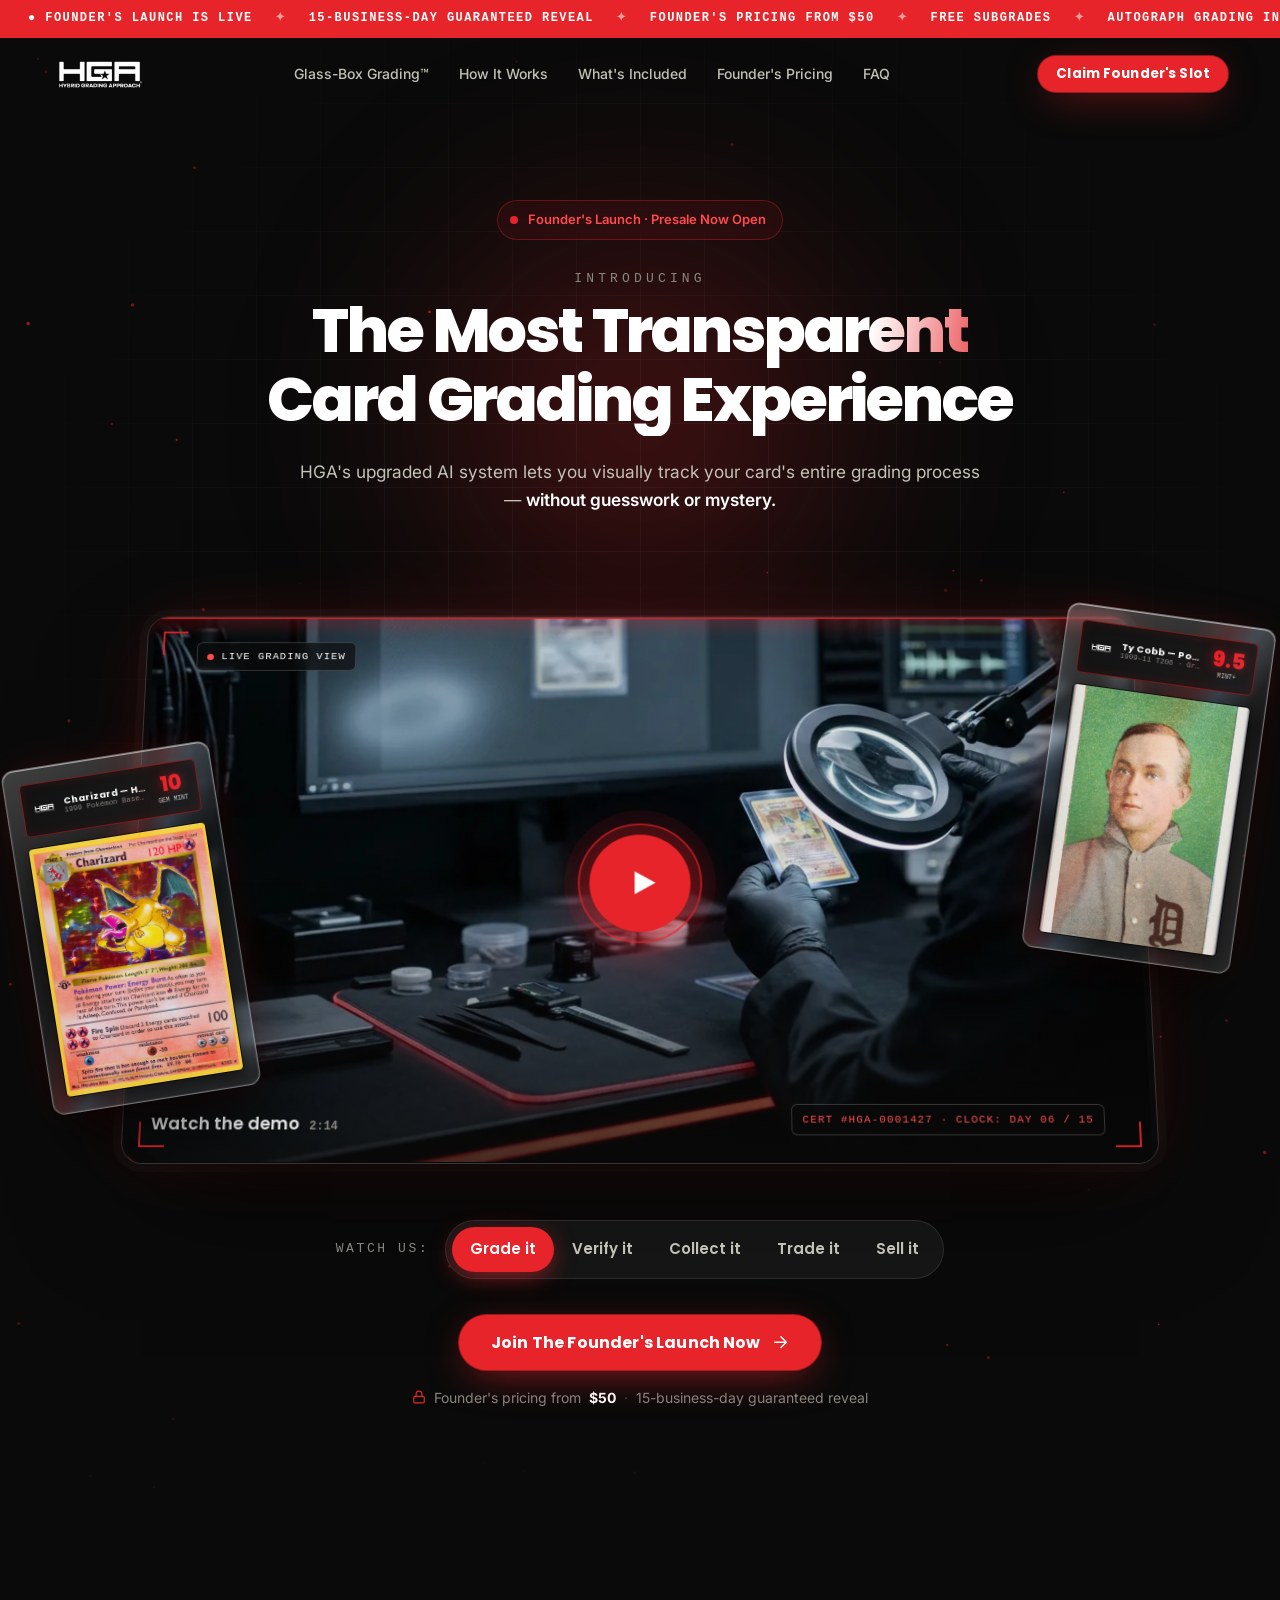
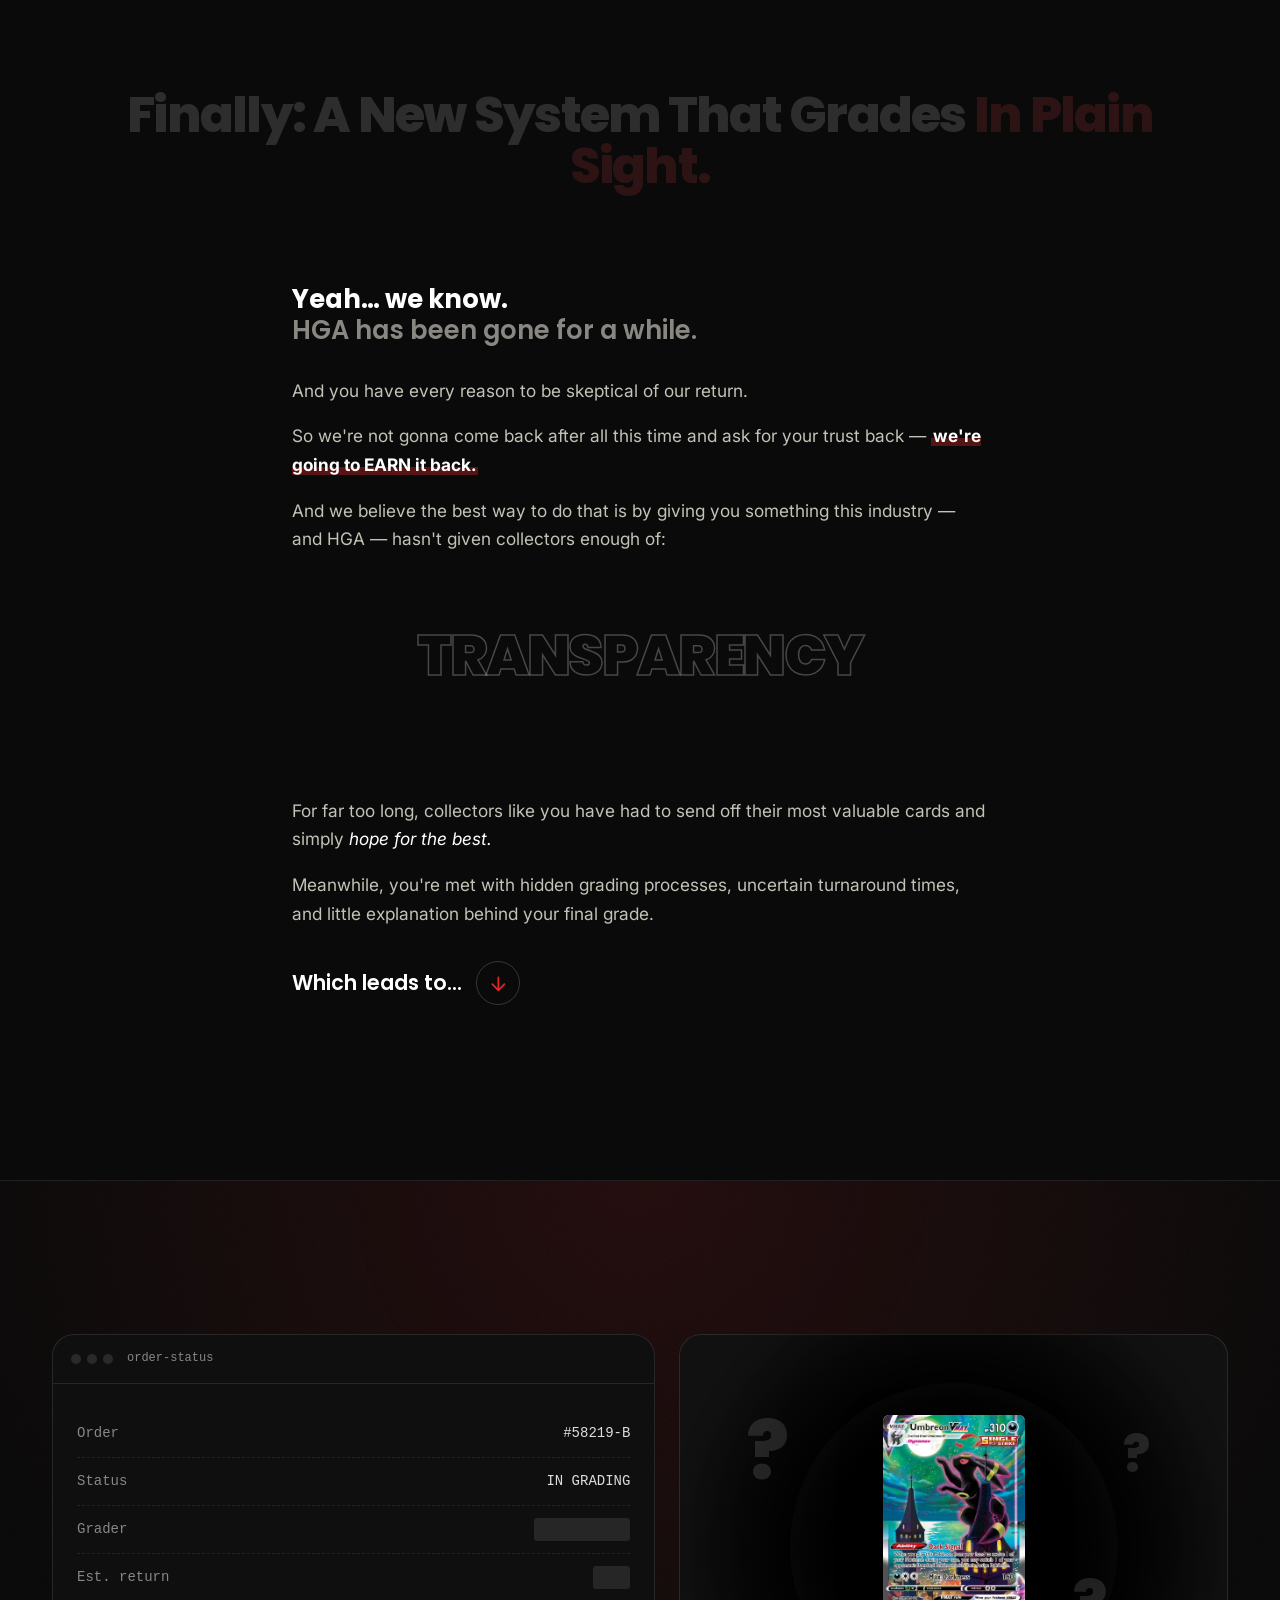
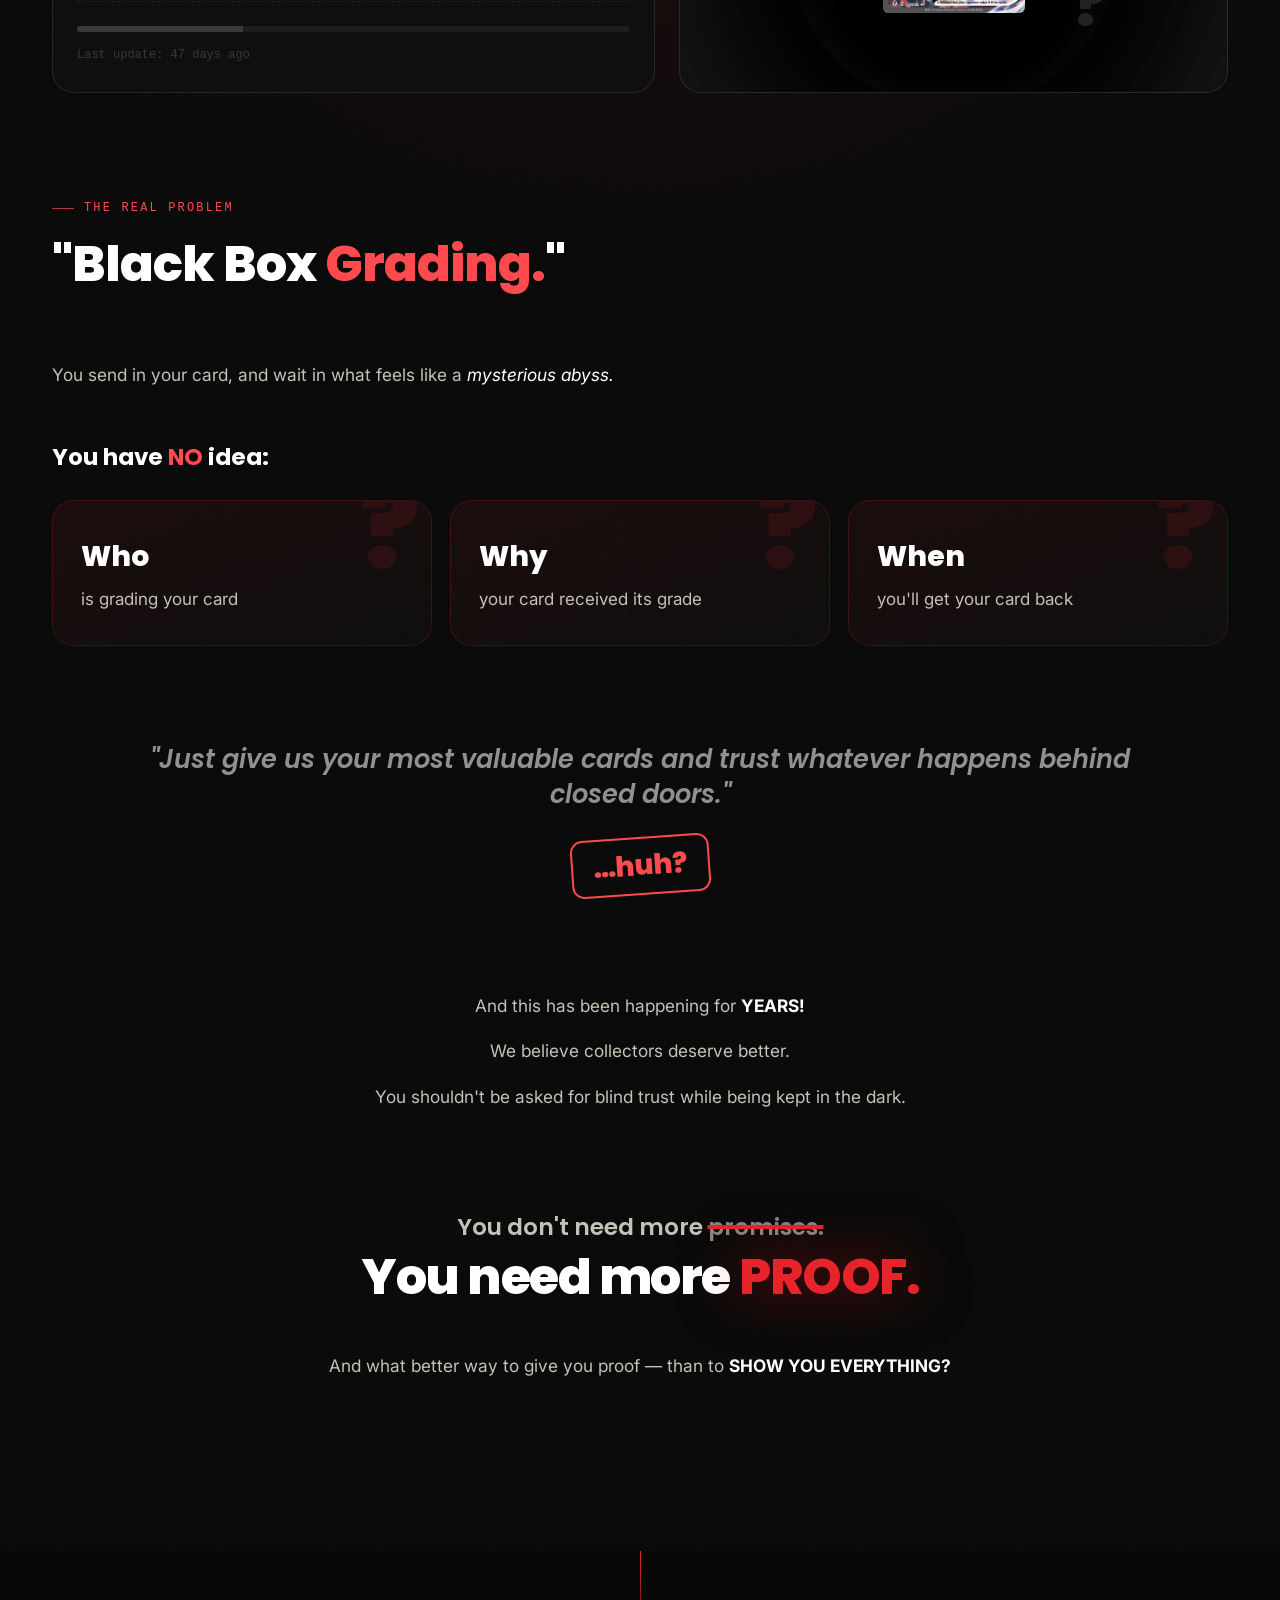
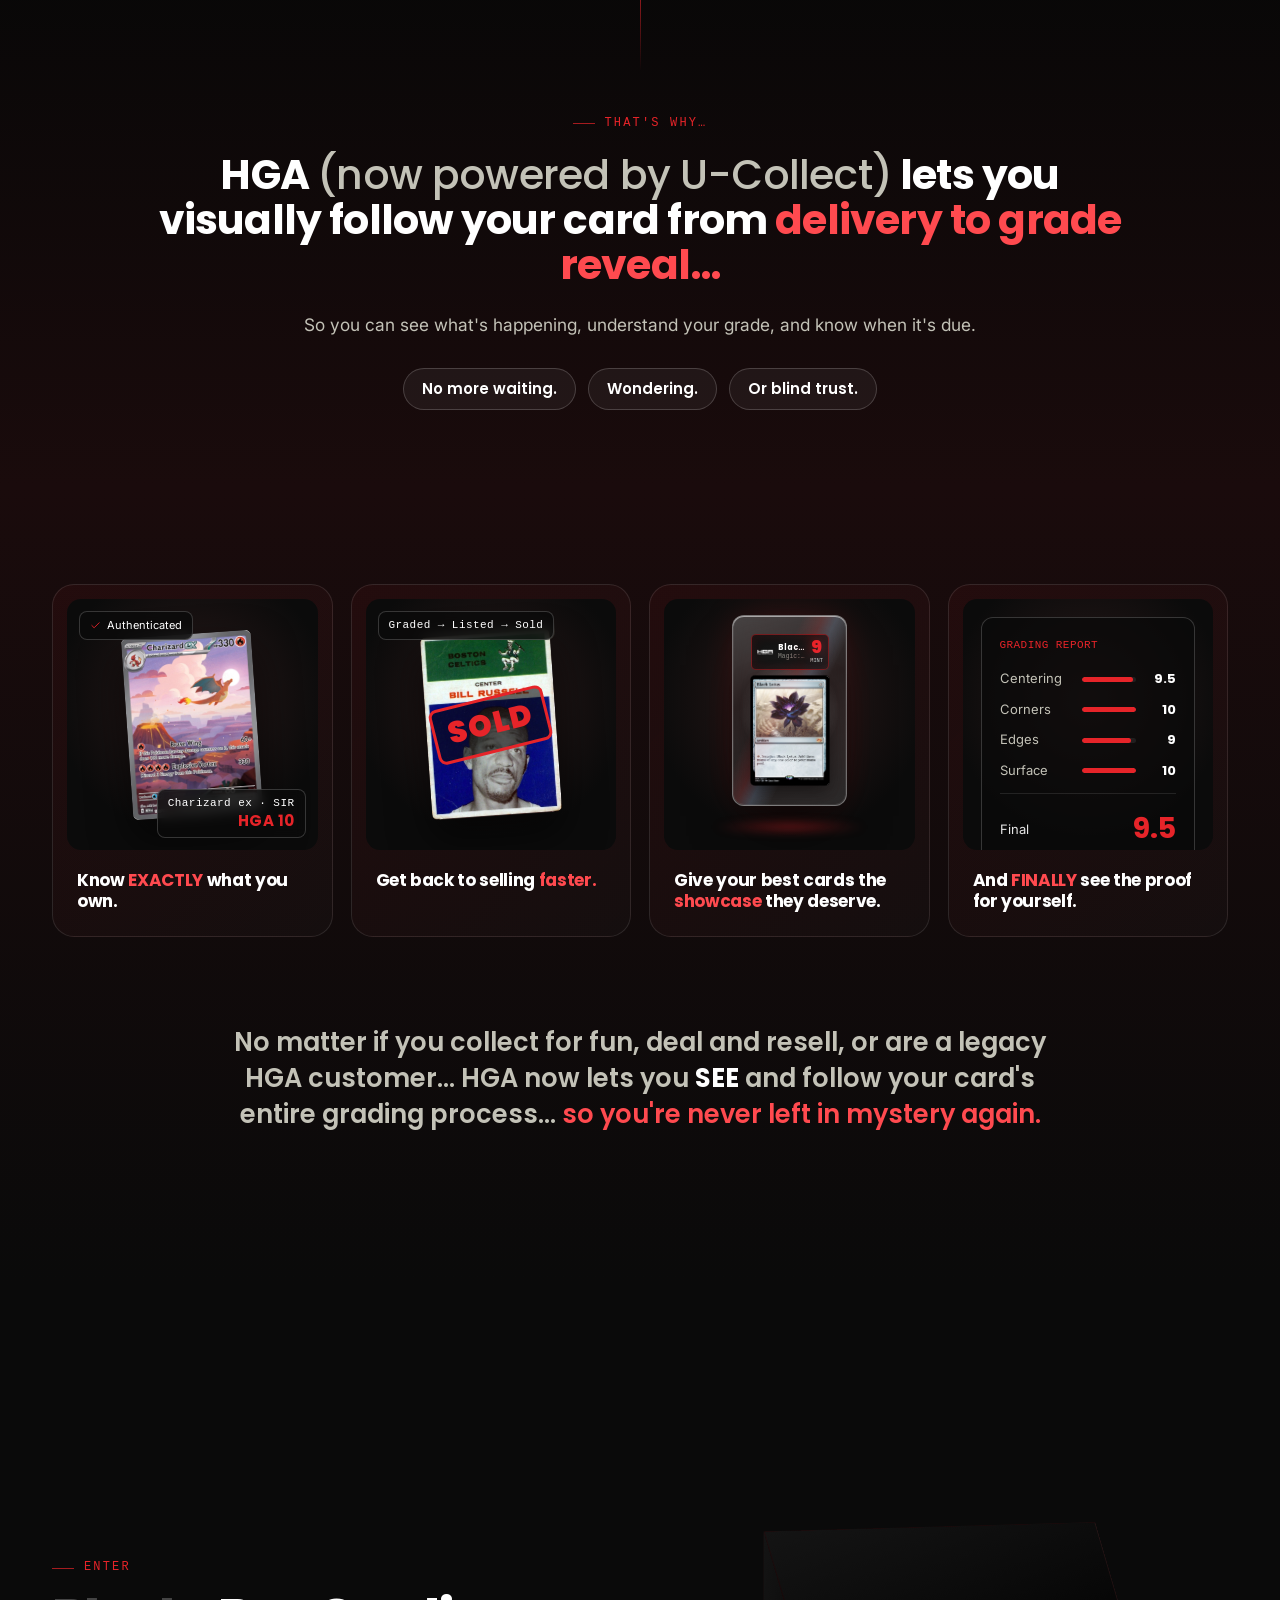
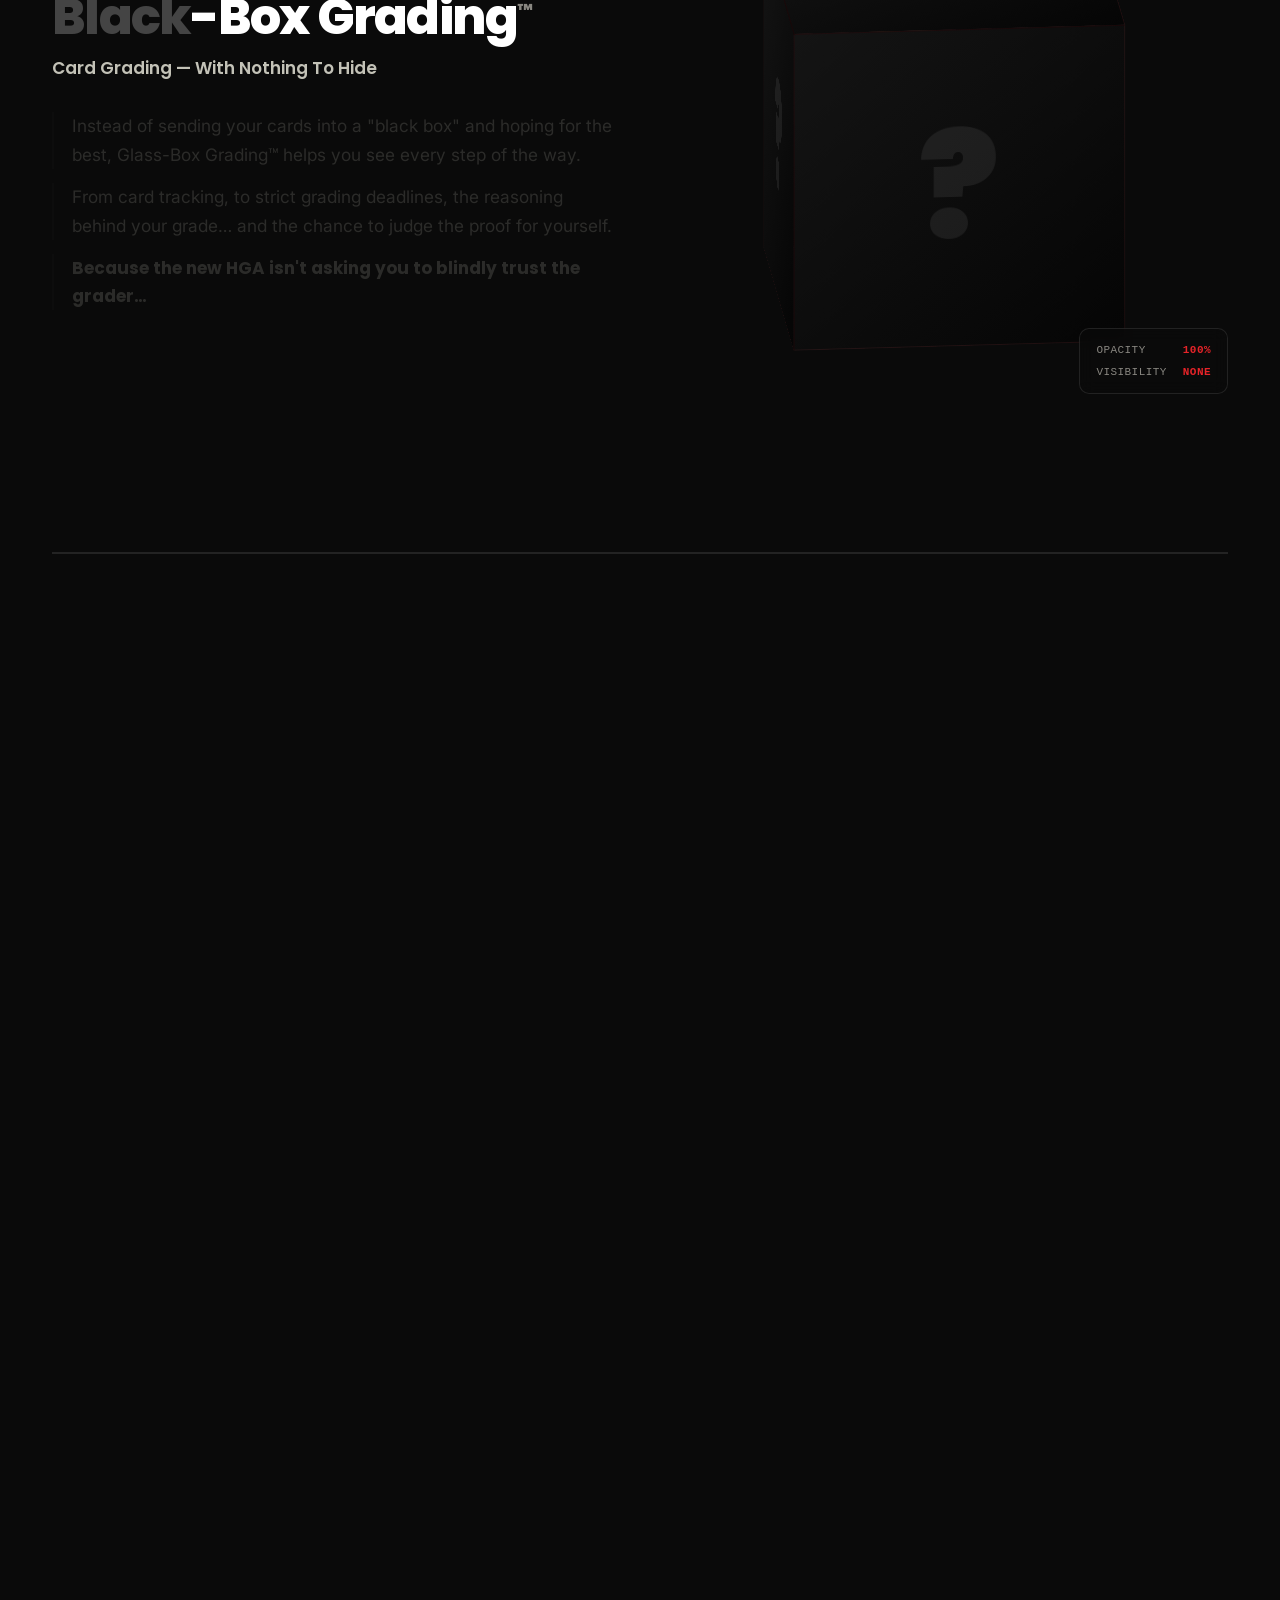
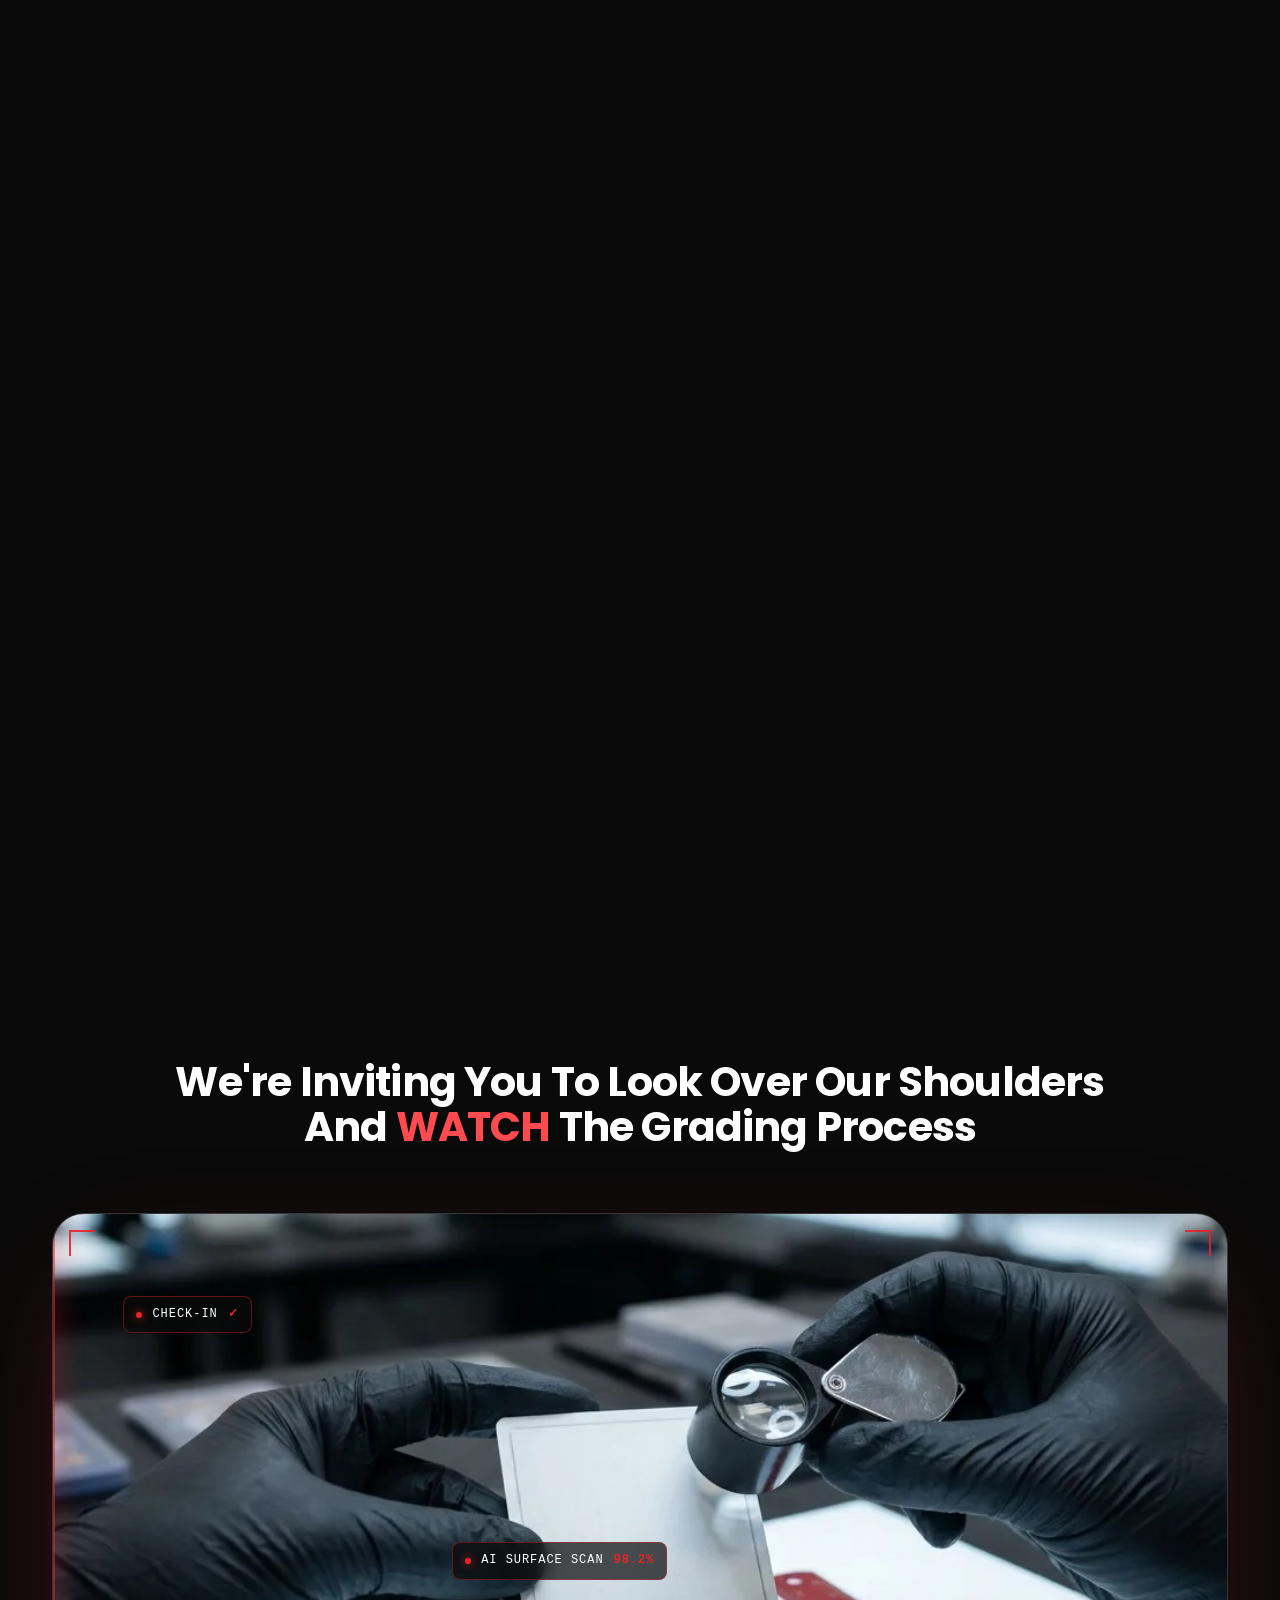
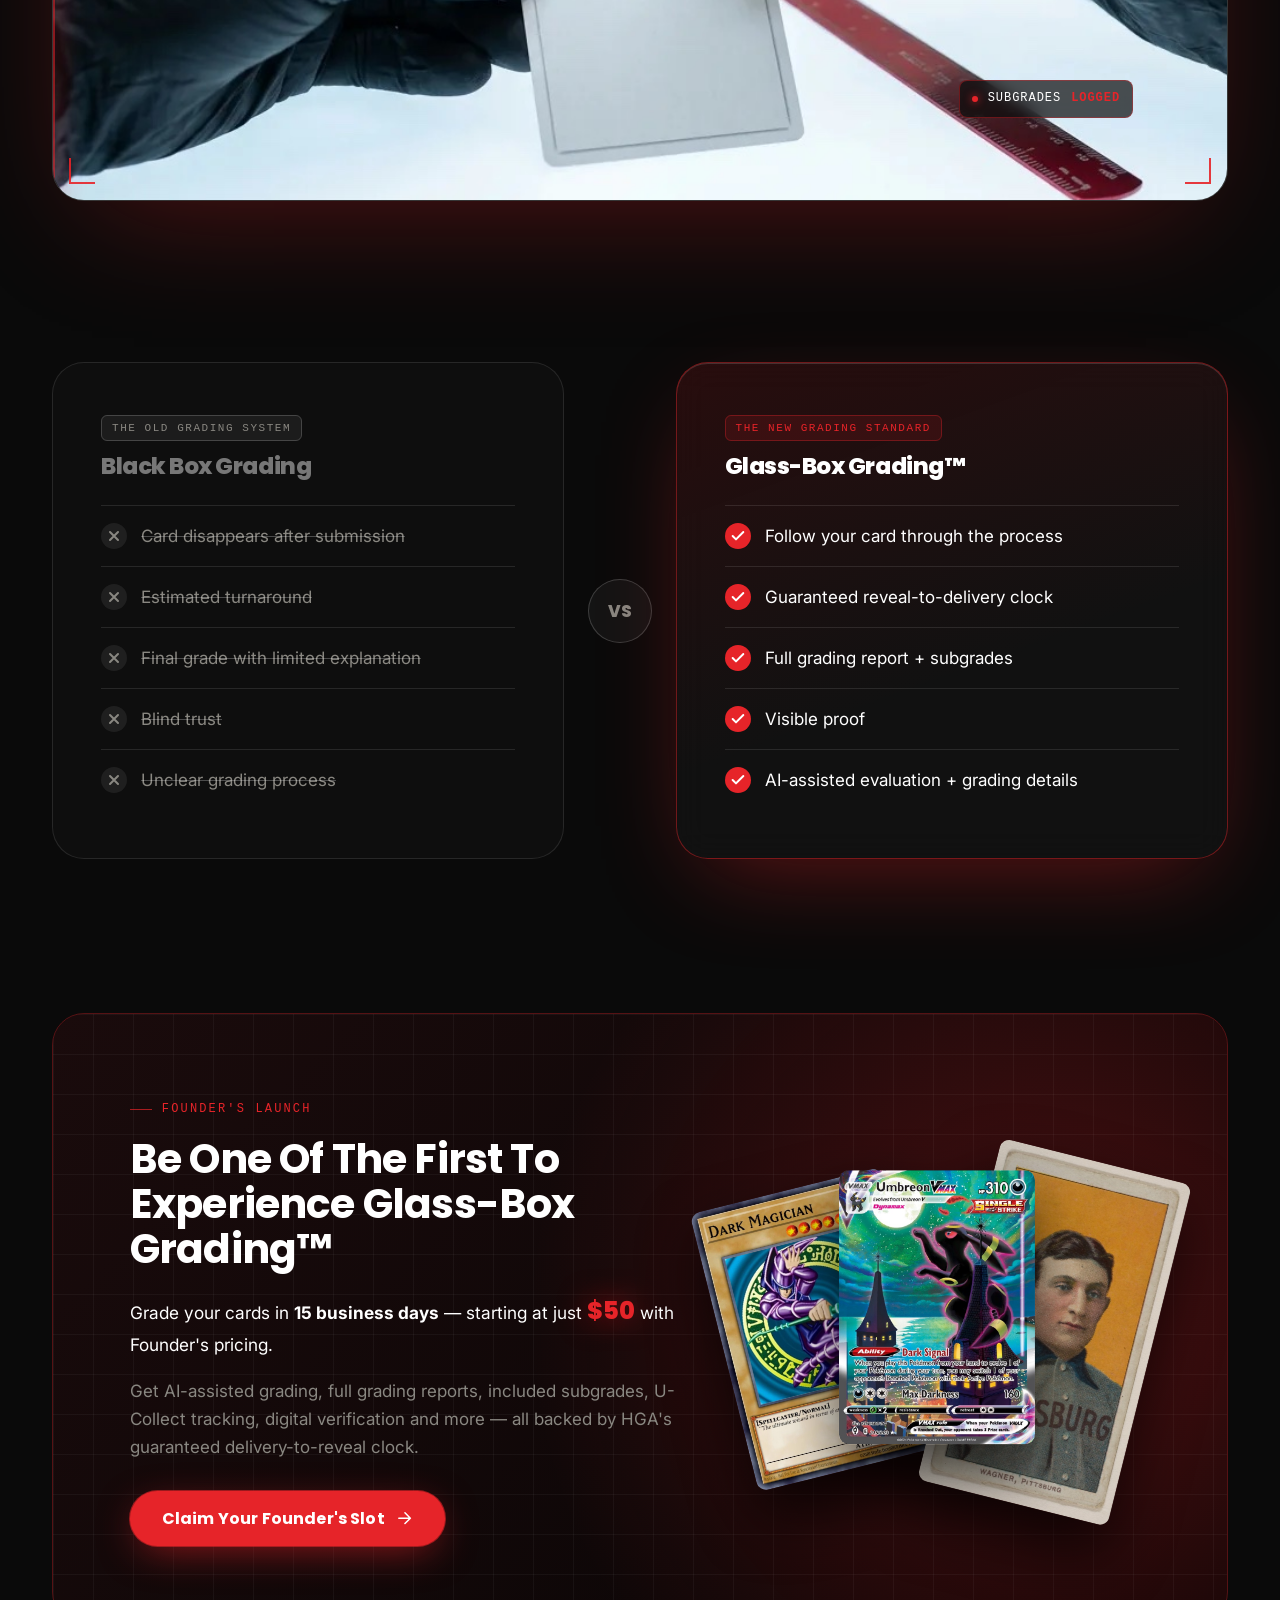
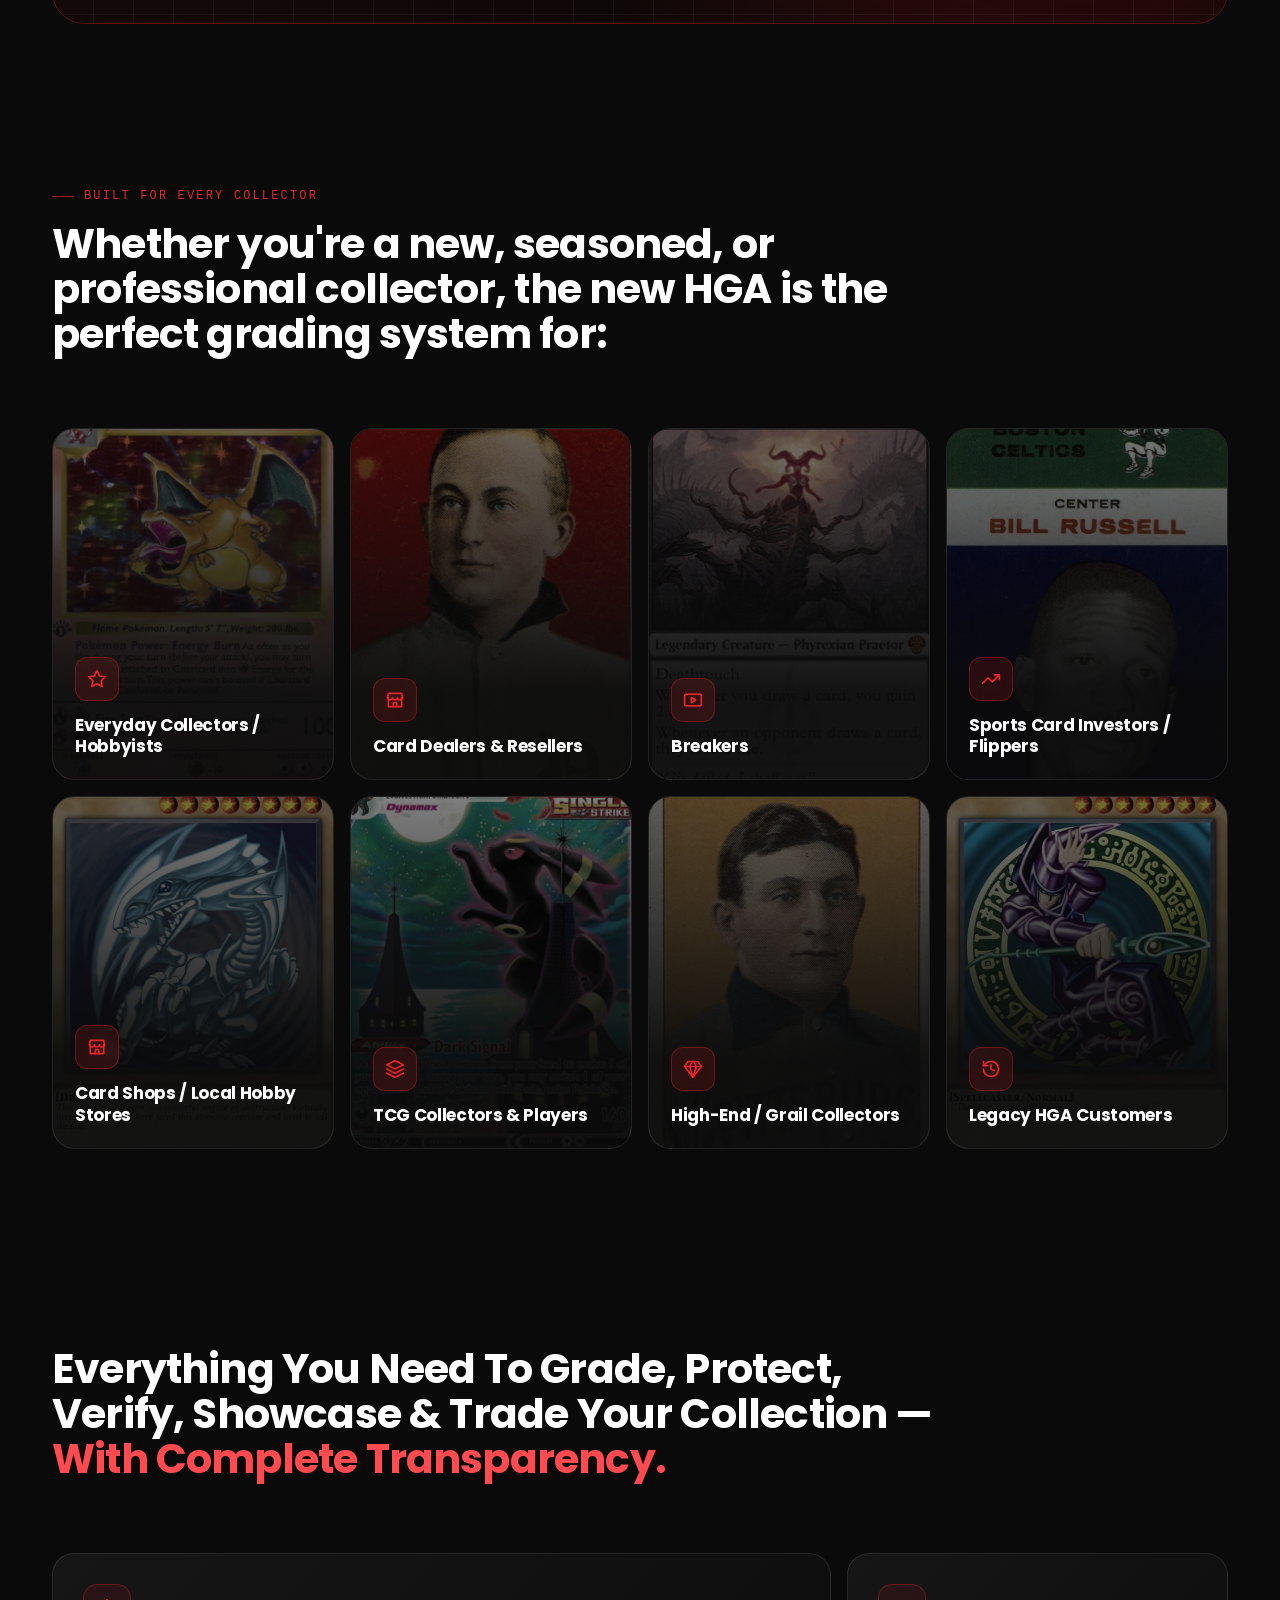
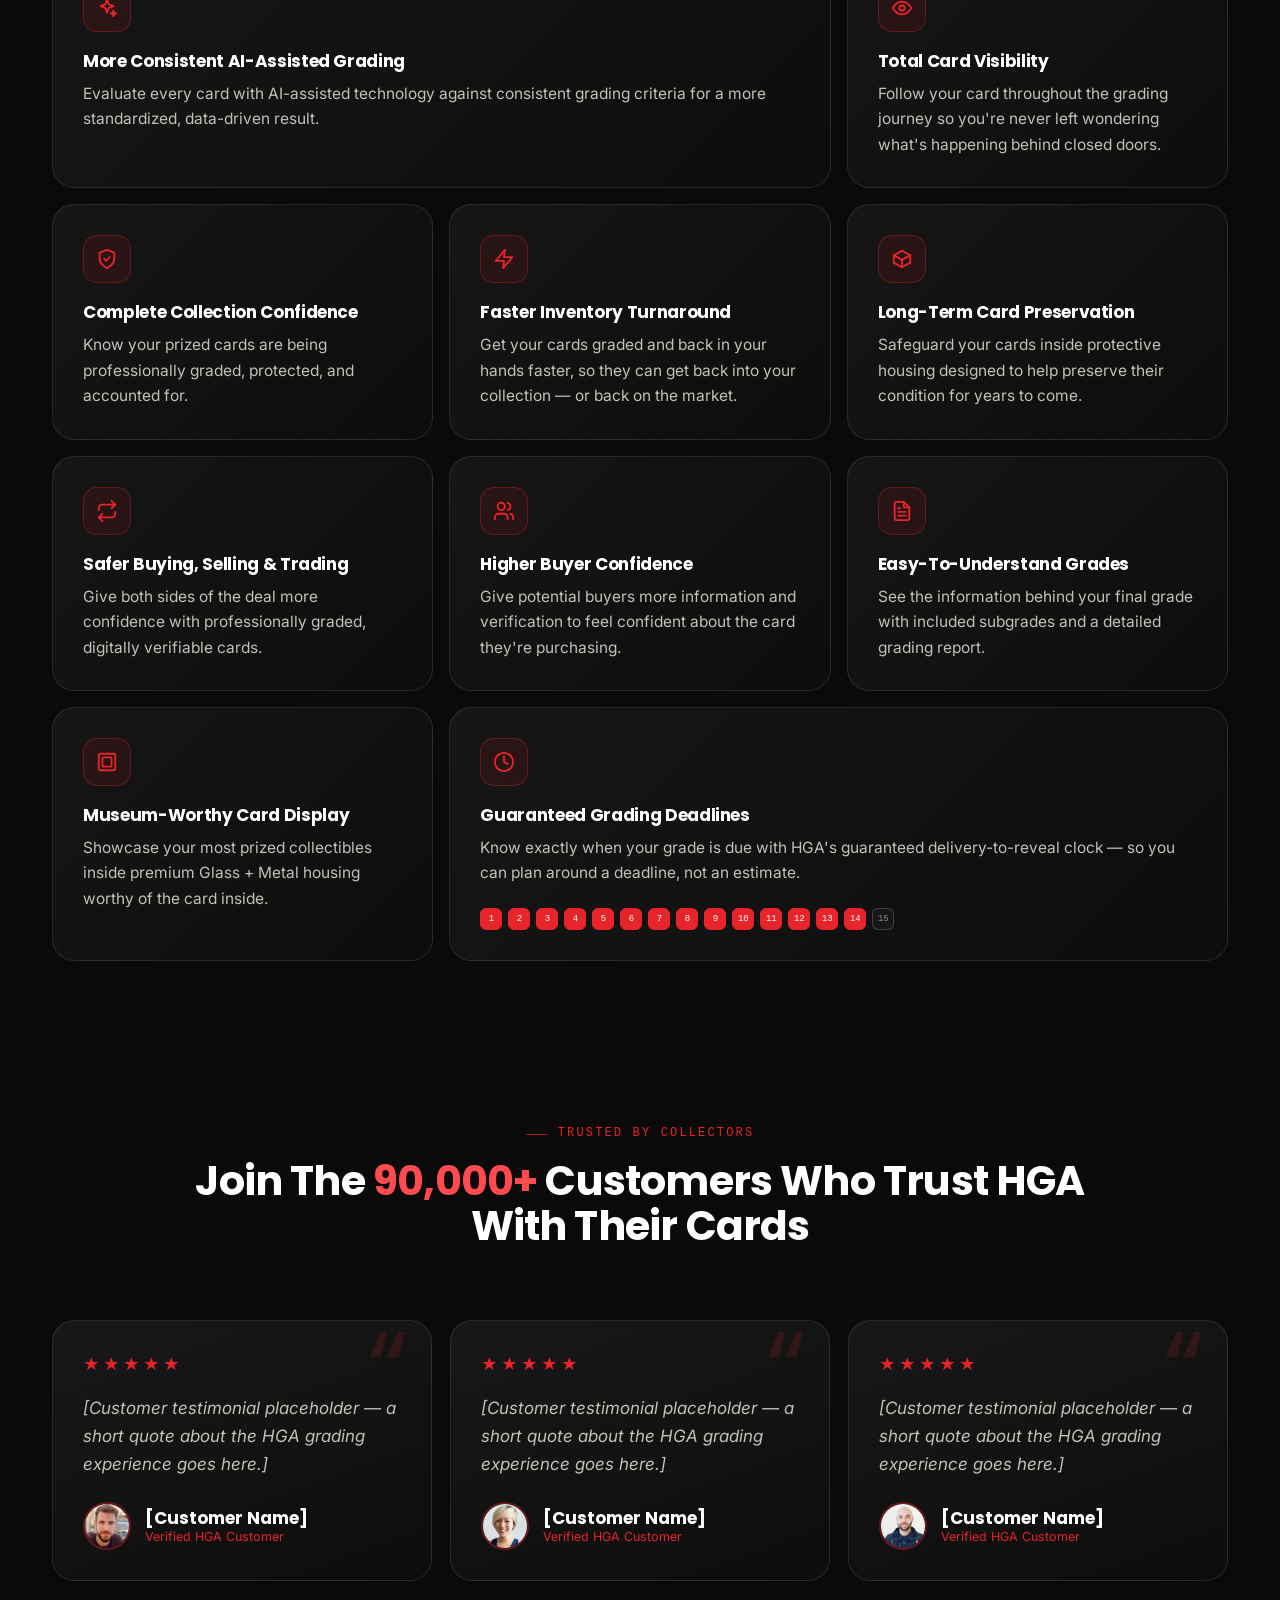
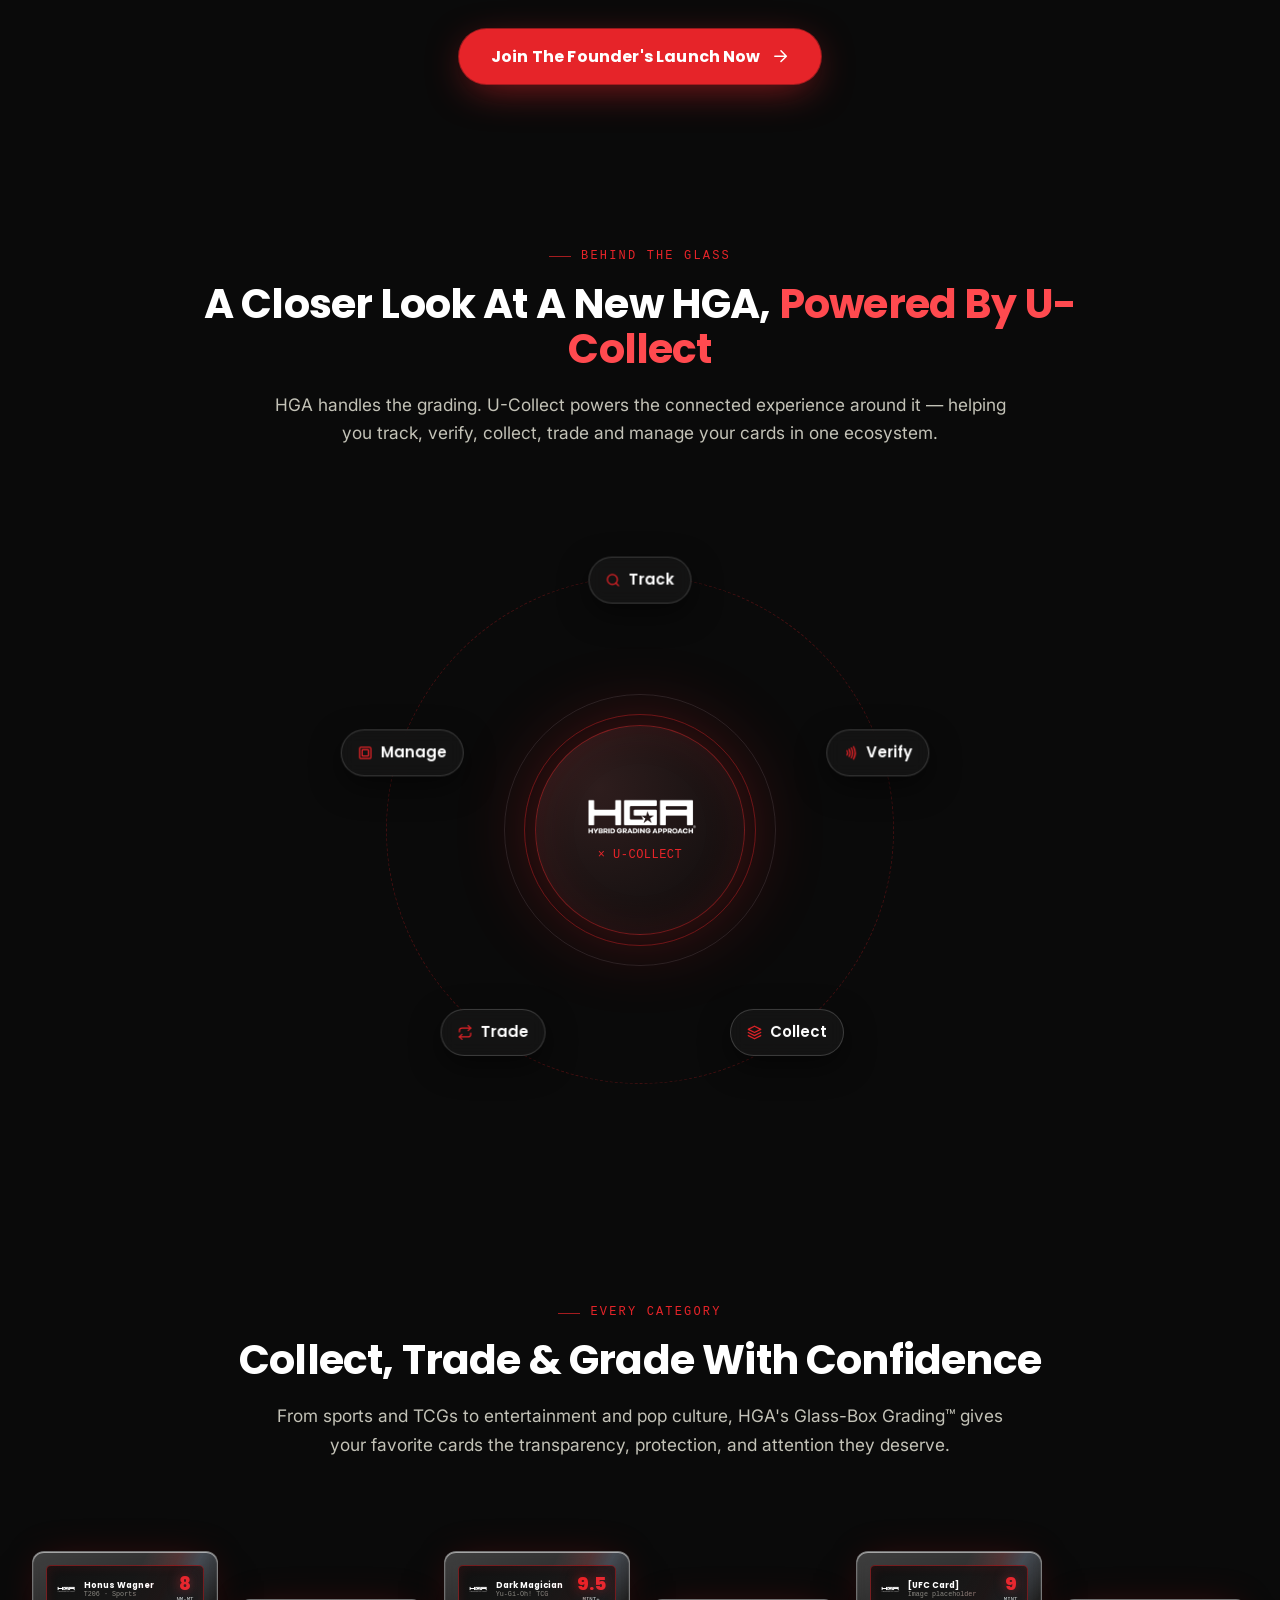
==== commit aa4a3060: "adjusted fonts" ====
--- a/index.html
+++ b/index.html
@@ -3,14 +3,125 @@
 <head>
 <meta charset="utf-8" />
 <meta name="viewport" content="width=device-width, initial-scale=1" />
-<title>HGA Founder's Launch | Glass-Box Grading™</title>
-<meta name="description" content="The most transparent card grading experience. Lock in HGA Founder's pricing from $50 with a 15-business-day guaranteed delivery-to-reveal clock." />
+<title>Card Grading Presale From $50 | HGA Glass-Box Grading™</title>
+<meta name="description" content="Transparent trading card grading with AI-assisted grades, free subgrades, NFC verification and a guaranteed 15-business-day turnaround. Claim HGA Founder's pricing from $50." />
+<meta name="robots" content="index, follow" />
+<!-- After publishing: add <link rel="canonical" href="FULL-LIVE-URL" /> and make og:image / twitter:image absolute URLs -->
+<meta property="og:type" content="website" />
+<meta property="og:site_name" content="HGA — Hybrid Grading Approach" />
+<meta property="og:title" content="The Most Transparent Card Grading Experience | HGA Founder's Launch" />
+<meta property="og:description" content="Follow your card from delivery to grade reveal. AI-assisted grading, free subgrades and a 15-business-day guarantee — Founder's pricing from $50." />
+<meta property="og:image" content="assets/photos/grader-bench.jpg" />
+<meta property="og:image:alt" content="An HGA grader inspecting a card under a loupe at the grading bench" />
+<meta name="twitter:card" content="summary_large_image" />
+<meta name="twitter:title" content="The Most Transparent Card Grading Experience | HGA" />
+<meta name="twitter:description" content="AI-assisted card grading, free subgrades and a 15-business-day guarantee. Founder's pricing from $50." />
+<meta name="twitter:image" content="assets/photos/grader-bench.jpg" />
 <meta name="theme-color" content="#0a0a0a" />
 <link rel="icon" href="assets/hga-logo.png" />
 <link rel="preconnect" href="https://fonts.googleapis.com" />
 <link rel="preconnect" href="https://fonts.gstatic.com" crossorigin />
 <link href="https://fonts.googleapis.com/css2?family=Inter:wght@400;500;600;700&family=Poppins:wght@500;600;700;800;900&display=swap" rel="stylesheet" />
 <link rel="stylesheet" href="styles.css" />
+<script type="application/ld+json">
+[
+ {
+  "@context": "https://schema.org",
+  "@type": "Organization",
+  "name": "HGA — Hybrid Grading Approach",
+  "url": "https://hybridgrading.com/",
+  "logo": "assets/hga-logo.png",
+  "email": "support@hybridgrading.com"
+ },
+ {
+  "@context": "https://schema.org",
+  "@type": "Service",
+  "name": "HGA Glass-Box Grading™ — Founder's Launch",
+  "serviceType": "Trading card grading",
+  "provider": {
+   "@type": "Organization",
+   "name": "HGA — Hybrid Grading Approach"
+  },
+  "description": "AI-assisted trading card grading with full grading reports, free subgrades, NFC verification and a 15-business-day guaranteed delivery-to-reveal clock.",
+  "offers": [
+   {
+    "@type": "Offer",
+    "name": "Poly Founder's Slot",
+    "price": "50",
+    "priceCurrency": "USD"
+   },
+   {
+    "@type": "Offer",
+    "name": "Glass Founder's Slot",
+    "price": "200",
+    "priceCurrency": "USD"
+   }
+  ]
+ },
+ {
+  "@context": "https://schema.org",
+  "@type": "FAQPage",
+  "mainEntity": [
+   {
+    "@type": "Question",
+    "name": "What is Glass-Box Grading™?",
+    "acceptedAnswer": {
+     "@type": "Answer",
+     "text": "It's HGA's new grading standard. Instead of sending your cards into a \"black box,\" you can follow your card from delivery to grade reveal — with card tracking, a guaranteed deadline, a full grading report with subgrades, and visible proof behind your grade."
+    }
+   },
+   {
+    "@type": "Question",
+    "name": "When does the 15-business-day clock start?",
+    "acceptedAnswer": {
+     "@type": "Answer",
+     "text": "The clock starts when the carrier delivers your card to HGA. Your grade will be revealed within 15 business days on the Founder's offer."
+    }
+   },
+   {
+    "@type": "Question",
+    "name": "What happens if HGA misses the deadline?",
+    "acceptedAnswer": {
+     "@type": "Answer",
+     "text": "If we miss the deadline, your account is automatically credited."
+    }
+   },
+   {
+    "@type": "Question",
+    "name": "What's the difference between the Poly and Glass Founder's slots?",
+    "acceptedAnswer": {
+     "@type": "Answer",
+     "text": "Both include the 15-business-day guaranteed delivery-to-reveal turnaround, full grading report, subgrades, autograph grade where applicable, and no card-value upcharge through $10,000. The Glass slot secures your card inside premium Glass + Metal housing for a museum-worthy presentation."
+    }
+   },
+   {
+    "@type": "Question",
+    "name": "Is there an upcharge for high-value cards?",
+    "acceptedAnswer": {
+     "@type": "Answer",
+     "text": "You pay the same grading price on cards valued up to $10,000 — without surprise value-based grading fees."
+    }
+   },
+   {
+    "@type": "Question",
+    "name": "How does HGA work with U-Collect?",
+    "acceptedAnswer": {
+     "@type": "Answer",
+     "text": "HGA handles the grading. U-Collect powers the connected experience around it — helping you track, verify, collect, trade and manage your cards in one ecosystem."
+    }
+   },
+   {
+    "@type": "Question",
+    "name": "What card categories can I submit?",
+    "acceptedAnswer": {
+     "@type": "Answer",
+     "text": "From sports and TCGs to entertainment and pop culture — including sports, Pokémon, Yu-Gi-Oh!, Magic, UFC and Disney cards."
+    }
+   }
+  ]
+ }
+]
+</script>
 </head>
 <body>
 
@@ -170,7 +281,7 @@
     <p class="reveal">And we believe the best way to do that is by giving you something this industry — and HGA — hasn't given collectors enough of:</p>
   </div>
   <div class="big-word-wrap">
-    <div class="big-word" data-fill aria-label="Transparency"><span class="bw-outline">TRANSPARENCY</span><span class="bw-fill" aria-hidden="true">TRANSPARENCY</span></div>
+    <p class="big-word" data-fill data-text="TRANSPARENCY"><span class="bw-outline">TRANSPARENCY</span></p>
   </div>
   <div class="container narrow">
     <p class="reveal">For far too long, collectors like you have had to send off their most valuable cards and simply <em>hope for the best.</em></p>
@@ -303,7 +414,7 @@
     <div class="container gb-grid">
       <div class="gb-copy">
         <p class="eyebrow">Enter</p>
-        <h2 class="gb-title"><span class="gb-word"><span class="gb-old">Black</span><span class="gb-new">Glass</span></span>-Box Grading<sup>™</sup></h2>
+        <h2 class="gb-title"><span class="gb-word"><span class="gb-old" data-word="Black" aria-hidden="true"></span><span class="gb-new">Glass</span></span>-Box Grading<sup>™</sup></h2>
         <p class="gb-tagline">Card Grading — With Nothing To Hide</p>
         <div class="gb-steps">
           <p class="gb-step" data-at="0.2">Instead of sending your cards into a "black box" and hoping for the best, Glass-Box Grading™ helps you see every step of the way.</p>
@@ -449,7 +560,7 @@
   <div class="container">
     <div class="sec-head center">
       <p class="eyebrow reveal">Trusted by collectors</p>
-      <h2 class="h-lg reveal">Join The <span class="accent"><span data-count="90000">0</span>+</span> Customers Who Trust HGA With Their Cards</h2>
+      <h2 class="h-lg reveal">Join The <span class="accent"><span data-count="90000">90,000</span>+</span> Customers Who Trust HGA With Their Cards</h2>
     </div>
     <div class="testis">
       <!-- [TESTIMONIAL] [PHOTO] [NAME] — placeholders, replace with real customer content -->
@@ -527,10 +638,10 @@
   <div class="container">
     <h2 class="h-lg center reveal">Despite Our New Beginning, <span class="accent">We're Not Starting From Zero…</span></h2>
     <div class="stat-grid">
-      <div class="stat reveal" style="--d:0"><b><span data-count="90000">0</span>+</b><p>Customers Served</p><small class="mono">[Source placeholder]</small></div>
-      <div class="stat reveal" style="--d:1"><b><span data-count="180000">0</span>+</b><p>Cards Graded</p><small class="mono">[Source placeholder]</small></div>
-      <div class="stat reveal" style="--d:2"><b><span data-count="85">0</span>%+</b><p>Collectors desire more transparency in grading.</p><small class="mono">[Source placeholder]</small></div>
-      <div class="stat reveal" style="--d:3"><b><em>Up to</em> <span data-count="80">0</span>%</b><p>More Resale Value</p><small class="mono">[Source placeholder]</small></div>
+      <div class="stat reveal" style="--d:0"><b><span data-count="90000">90,000</span>+</b><p>Customers Served</p><small class="mono">[Source placeholder]</small></div>
+      <div class="stat reveal" style="--d:1"><b><span data-count="180000">180,000</span>+</b><p>Cards Graded</p><small class="mono">[Source placeholder]</small></div>
+      <div class="stat reveal" style="--d:2"><b><span data-count="85">85</span>%+</b><p>Collectors desire more transparency in grading.</p><small class="mono">[Source placeholder]</small></div>
+      <div class="stat reveal" style="--d:3"><b><em>Up to</em> <span data-count="80">80</span>%</b><p>More Resale Value</p><small class="mono">[Source placeholder]</small></div>
     </div>
   </div>
 </section>
--- a/styles.css
+++ b/styles.css
@@ -37,6 +37,15 @@
   --ease-spring: cubic-bezier(0.34, 1.56, 0.64, 1);
   --gutter: clamp(16px, 4vw, 32px);
   --section: clamp(80px, 12vw, 160px);
+
+  /* Type scale — H1 is always the largest */
+  --fs-h1: clamp(38px, calc(3.6vw + 16px), 68px);
+  --fs-h2-xl: clamp(30px, 3.9vw, 52px);
+  --fs-h2: clamp(27px, 3.2vw, 44px);
+  --fs-h3: clamp(20px, 1.8vw, 24px);
+  --fs-h4: clamp(17px, 1.3vw, 19px);
+  --fs-lead: clamp(17px, 1.35vw, 19px);
+  --fs-quote: clamp(20px, 2vw, 26px);
 }
 
 *, *::before, *::after { box-sizing: border-box; }
@@ -68,9 +77,9 @@
 .muted-ink { color: var(--ink-2); font-weight: 500; }
 .hl { background: linear-gradient(transparent 60%, rgba(230,36,41, 0.35) 60%); color: var(--ink); padding: 0 2px; }
 
-.h-xl { font-size: clamp(36px, 6vw, 76px); font-weight: 800; }
-.h-lg { font-size: clamp(30px, 4.4vw, 54px); font-weight: 700; }
-.lead { font-size: clamp(18px, 1.6vw, 21px); color: var(--ink-2); max-width: 760px; }
+.h-xl { font-size: var(--fs-h2-xl); font-weight: 800; }
+.h-lg { font-size: var(--fs-h2); font-weight: 700; }
+.lead { font-size: var(--fs-lead); color: var(--ink-2); max-width: 760px; }
 .sec-head { margin-bottom: clamp(40px, 6vw, 72px); max-width: 920px; }
 .sec-head.center .lead { margin: 20px auto 0; }
 .sec-head .h-lg, .sec-head .h-xl { margin-top: 14px; }
@@ -113,7 +122,7 @@
 .btn-glass:hover { transform: translateY(-2px); background: linear-gradient(135deg, rgba(255,255,255,.24), rgba(255,255,255,.08)); }
 .btn-sm { padding: 10px 18px; font-size: 13.5px; }
 .btn-lg { padding: 18px 32px; font-size: 16px; }
-.btn-xl { padding: 22px 40px; font-size: clamp(16px, 1.6vw, 19px); }
+.btn-xl { padding: 20px 36px; font-size: 17px; }
 .btn-block { width: 100%; }
 
 /* ---------- Reveal animations ---------- */
@@ -179,7 +188,7 @@
 .live-dot { width: 8px; height: 8px; border-radius: 50%; background: var(--accent); box-shadow: 0 0 0 0 rgba(230,36,41,.7); animation: pulse 1.8s infinite; display: inline-block; }
 @keyframes pulse { 70% { box-shadow: 0 0 0 10px rgba(230,36,41,0); } 100% { box-shadow: 0 0 0 0 rgba(230,36,41,0); } }
 .hero-eyebrow { margin: 28px 0 10px; font-family: var(--f-mono); text-transform: uppercase; letter-spacing: .32em; font-size: 13px; color: var(--muted); }
-.hero-title { font-size: clamp(40px, 7.4vw, 104px); font-weight: 800; line-height: 1.0; letter-spacing: -0.035em; max-width: 1100px; }
+.hero-title { font-size: var(--fs-h1); font-weight: 800; line-height: 1.04; letter-spacing: -0.035em; max-width: 1100px; }
 .hero-title .line { display: block; overflow: hidden; padding-bottom: .06em; }
 .shine-text {
   font-style: normal;
@@ -189,7 +198,7 @@
   animation: shineText 6s ease-in-out infinite;
 }
 @keyframes shineText { 0%, 100% { background-position: 100% 0; } 50% { background-position: 0 0; } }
-.hero-sub { max-width: 720px; margin: 26px auto 0; font-size: clamp(17px, 1.7vw, 21px); color: var(--ink-2); }
+.hero-sub { max-width: 680px; margin: 22px auto 0; font-size: var(--fs-lead); color: var(--ink-2); }
 .hero-sub strong { color: #fff; font-weight: 600; }
 
 .hero-stage { position: relative; width: 100%; max-width: 1040px; margin: clamp(40px, 6vw, 64px) auto 0; }
@@ -292,20 +301,21 @@
 
 /* ---------- MANIFESTO ---------- */
 .manifesto { padding: var(--section) 0 calc(var(--section) * .6); }
-.scrub-text { font-size: clamp(40px, 7.6vw, 112px); font-weight: 800; line-height: 1.02; letter-spacing: -0.035em; text-align: center; max-width: 1150px; margin: 0 auto; }
+.scrub-text { font-size: var(--fs-h2-xl); font-weight: 800; line-height: 1.02; letter-spacing: -0.035em; text-align: center; max-width: 1150px; margin: 0 auto; }
 .scrub-text .w { opacity: .14; transition: opacity .25s linear; }
 .scrub-text .w.on { opacity: 1; }
 
 /* ---------- LETTER ---------- */
 .letter { padding-bottom: var(--section); }
-.letter .narrow { margin: 0 auto; font-size: clamp(18px, 1.6vw, 21px); color: var(--ink-2); }
+.letter .narrow { margin: 0 auto; font-size: var(--fs-lead); color: var(--ink-2); }
 .letter p strong { color: #fff; }
-.letter-open { font-family: var(--f-head); font-size: clamp(28px, 3.4vw, 42px); line-height: 1.2; color: #fff !important; font-weight: 700; margin-bottom: 1.2em; }
+.letter-open { font-family: var(--f-head); font-size: var(--fs-quote); line-height: 1.2; color: #fff !important; font-weight: 700; margin-bottom: 1.2em; }
 .letter-open span { color: var(--muted); font-weight: 600; }
 .big-word-wrap { overflow: hidden; padding: clamp(30px, 5vw, 60px) 0; }
-.big-word { position: relative; font-family: var(--f-head); font-weight: 900; font-size: clamp(48px, 11.6vw, 186px); line-height: .9; letter-spacing: -0.04em; text-align: center; white-space: nowrap; --fill: 0; }
+.big-word { position: relative; font-family: var(--f-head); font-weight: 900; font-size: calc(var(--fs-h1) * .9); line-height: .9; letter-spacing: -0.04em; text-align: center; white-space: nowrap; --fill: 0; }
 .bw-outline { color: transparent; -webkit-text-stroke: 1.5px rgba(255,255,255,.25); }
-.bw-fill {
+.big-word::after {
+  content: attr(data-text);
   position: absolute; inset: 0;
   background: linear-gradient(90deg, #fff, var(--accent) 50%, #ffc4c6);
   -webkit-background-clip: text; background-clip: text; color: transparent;
@@ -349,29 +359,29 @@
 .problem-head { max-width: 860px; }
 .problem-head .h-xl { margin: 18px 0 24px; }
 .strike-bad { position: relative; color: var(--bad-soft); }
-.problem-head p:not(.eyebrow) { font-size: clamp(18px, 1.6vw, 21px); color: var(--ink-2); }
+.problem-head p:not(.eyebrow) { font-size: var(--fs-lead); color: var(--ink-2); }
 .problem-head em, .letter em { color: #fff; font-style: italic; }
-.no-idea { font-family: var(--f-head); font-size: clamp(24px, 2.6vw, 32px); font-weight: 700; color: #fff; margin: 48px 0 24px; }
+.no-idea { font-family: var(--f-head); font-size: var(--fs-h3); font-weight: 700; color: #fff; margin: 48px 0 24px; }
 .no-idea b { color: var(--bad-soft); }
 .unknowns { display: grid; grid-template-columns: repeat(3, 1fr); gap: 18px; }
 .unknown { position: relative; padding: 32px 28px; border-radius: var(--r-lg); background: linear-gradient(160deg, rgba(230,36,41,.08), rgba(255,255,255,.02)); border: 1px solid rgba(230,36,41,.2); overflow: hidden; }
-.u-q { position: absolute; right: 12px; top: -26px; font-family: var(--f-head); font-weight: 900; font-size: 150px; color: rgba(230,36,41,.12); line-height: 1; animation: drift 5s ease-in-out infinite; }
-.u-k { display: block; font-family: var(--f-head); font-weight: 800; font-size: clamp(34px, 3.4vw, 46px); color: #fff; }
+.u-q { position: absolute; right: 12px; top: -26px; font-family: var(--f-head); font-weight: 900; font-size: 110px; color: rgba(230,36,41,.12); line-height: 1; animation: drift 5s ease-in-out infinite; }
+.u-k { display: block; font-family: var(--f-head); font-weight: 800; font-size: clamp(24px, 2.2vw, 30px); color: #fff; }
 .unknown p { margin: 6px 0 0; color: var(--ink-2); font-size: 17px; position: relative; }
 
 .closed-doors { margin: clamp(56px, 8vw, 96px) auto; max-width: 980px; text-align: center; position: relative; }
-.closed-doors blockquote { margin: 0; font-family: var(--f-head); font-weight: 600; font-style: italic; font-size: clamp(24px, 3.2vw, 40px); line-height: 1.25; color: rgba(255,255,255,.55); }
-.closed-doors figcaption { display: inline-block; margin-top: 26px; font-family: var(--f-head); font-weight: 800; font-size: clamp(30px, 4vw, 52px); color: #fff; transform: rotate(-4deg); padding: 4px 20px; border: 2px solid var(--bad-soft); border-radius: 12px; color: var(--bad-soft); }
-.problem-tail { margin: 0 auto; text-align: center; font-size: clamp(18px, 1.6vw, 21px); color: var(--ink-2); }
+.closed-doors blockquote { margin: 0; font-family: var(--f-head); font-weight: 600; font-style: italic; font-size: var(--fs-quote); line-height: 1.35; color: rgba(255,255,255,.55); }
+.closed-doors figcaption { display: inline-block; margin-top: 26px; font-family: var(--f-head); font-weight: 800; font-size: clamp(22px, 2.2vw, 28px); color: #fff; transform: rotate(-4deg); padding: 4px 20px; border: 2px solid var(--bad-soft); border-radius: 12px; color: var(--bad-soft); }
+.problem-tail { margin: 0 auto; text-align: center; font-size: var(--fs-lead); color: var(--ink-2); }
 .problem-tail b { color: #fff; }
 .proof-swap { text-align: center; margin-top: clamp(56px, 8vw, 96px); }
-.ps-line { font-family: var(--f-head); font-size: clamp(24px, 3vw, 38px); font-weight: 600; color: var(--ink-2); margin-bottom: 6px; }
+.ps-line { font-family: var(--f-head); font-size: var(--fs-h3); font-weight: 600; color: var(--ink-2); margin-bottom: 6px; }
 .ps-line s { text-decoration-color: var(--bad); text-decoration-thickness: 4px; color: var(--muted); }
-.ps-big { font-family: var(--f-head); font-weight: 800; font-size: clamp(40px, 7vw, 100px); color: #fff; line-height: 1; letter-spacing: -.03em; }
+.ps-big { font-family: var(--f-head); font-weight: 800; font-size: var(--fs-h2-xl); color: #fff; line-height: 1; letter-spacing: -.03em; }
 .proof-word { color: var(--accent); text-shadow: 0 0 60px rgba(230,36,41,.55); display: inline-block; }
 .ps-big.in .proof-word { animation: stamp .9s var(--ease-spring) .3s both; }
 @keyframes stamp { from { transform: scale(1.8) rotate(-4deg); opacity: 0; filter: blur(8px); } to { transform: none; opacity: 1; filter: none; } }
-.ps-q { margin-top: 28px; font-size: clamp(18px, 1.8vw, 22px); color: var(--ink-2); }
+.ps-q { margin-top: 24px; font-size: var(--fs-lead); color: var(--ink-2); }
 .ps-q b { color: #fff; }
 
 /* ---------- THAT'S WHY ---------- */
@@ -382,11 +392,11 @@
 .tw-head .lead { margin: 0 auto; }
 .tw-nos { display: flex; justify-content: center; gap: 12px; flex-wrap: wrap; margin-top: 28px; }
 .tw-nos span { padding: 8px 18px; border-radius: var(--r-pill); border: 1px solid var(--line-2); font-family: var(--f-head); font-weight: 600; font-size: 15px; color: #fff; background: var(--glass); }
-.sub-eyebrow { text-align: center; font-family: var(--f-head); font-weight: 600; font-size: clamp(20px, 2vw, 26px); color: #fff; margin: clamp(64px, 8vw, 100px) 0 36px; }
+.sub-eyebrow { text-align: center; font-family: var(--f-head); font-weight: 600; font-size: var(--fs-h3); color: #fff; margin: clamp(64px, 8vw, 100px) 0 36px; }
 .benefit4 { display: grid; grid-template-columns: repeat(4, 1fr); gap: 18px; }
 .b4 { position: relative; border-radius: var(--r-lg); padding: 14px 14px 24px; background: linear-gradient(135deg, rgba(230,36,41,.06), rgba(255,255,255,.02)); border: 1px solid var(--line); transition: transform .5s var(--ease), border-color .4s; }
 .b4:hover { transform: translateY(-6px); border-color: rgba(230,36,41,.4); }
-.b4 h3 { font-size: 19px; font-weight: 700; padding: 20px 10px 0; line-height: 1.25; }
+.b4 h3 { font-size: var(--fs-h4); font-weight: 700; padding: 20px 10px 0; line-height: 1.25; }
 .b4-visual { position: relative; aspect-ratio: 1 / 1; border-radius: 14px; overflow: hidden; background: radial-gradient(circle at 50% 40%, #2a1a1a, #0b0b0b 70%); display: grid; place-items: center; }
 .b4-own img, .b4-sell img { width: 52%; border-radius: 6px; box-shadow: 0 20px 40px rgba(0,0,0,.6); transform: rotate(-4deg); transition: transform .6s var(--ease); }
 .b4:hover .b4-own img, .b4:hover .b4-sell img { transform: rotate(0) scale(1.05); }
@@ -410,7 +420,7 @@
 .mr-row b { color: #fff; font-family: var(--f-head); text-align: right; }
 .mr-final { display: flex; justify-content: space-between; align-items: center; border-top: 1px solid var(--line); margin-top: 12px; padding-top: 12px; }
 .mr-final b { font-family: var(--f-head); font-size: 28px; color: var(--accent); }
-.tw-close { max-width: 860px; margin: clamp(56px, 7vw, 88px) auto 0; text-align: center; font-family: var(--f-head); font-size: clamp(20px, 2.2vw, 28px); font-weight: 600; color: var(--ink-2); line-height: 1.4; }
+.tw-close { max-width: 860px; margin: clamp(56px, 7vw, 88px) auto 0; text-align: center; font-family: var(--f-head); font-size: var(--fs-quote); font-weight: 600; color: var(--ink-2); line-height: 1.4; }
 .tw-close b { color: #fff; }
 
 /* spotlight hover */
@@ -423,19 +433,20 @@
 .gb-sticky { position: sticky; top: 0; height: 100vh; display: flex; align-items: center; overflow: hidden; }
 .gb-sticky::before { content: ""; position: absolute; inset: 0; background: radial-gradient(circle at 70% 50%, rgba(230,36,41, calc(var(--p) * .22)), transparent 55%); pointer-events: none; }
 .gb-grid { display: grid; grid-template-columns: 1fr 1fr; align-items: center; gap: 40px; position: relative; }
-.gb-title { font-size: clamp(40px, 6vw, 84px); font-weight: 800; margin: 14px 0 12px; letter-spacing: -.035em; line-height: 1; }
+.gb-title { font-size: var(--fs-h2-xl); font-weight: 800; margin: 14px 0 12px; letter-spacing: -.035em; line-height: 1; }
 .gb-title sup { font-size: .35em; vertical-align: super; color: var(--muted); }
 .gb-word { position: relative; display: inline-grid; }
 .gb-word > span { grid-area: 1 / 1; transition: opacity .5s, transform .5s var(--ease), filter .5s; }
 .gb-old { color: #444; }
+.gb-old::before { content: attr(data-word); }
 .gb-new { background: linear-gradient(120deg, #fff, var(--accent) 60%, #ffd0d1); -webkit-background-clip: text; background-clip: text; color: transparent; opacity: 0; transform: translateY(30%); filter: blur(6px); }
 .glassbox.is-glass .gb-old { opacity: 0; transform: translateY(-30%); filter: blur(6px); }
 .glassbox.is-glass .gb-new { opacity: 1; transform: none; filter: none; }
-.gb-tagline { font-family: var(--f-head); font-size: clamp(18px, 1.8vw, 24px); font-weight: 600; color: var(--ink-2); margin-bottom: 30px; }
+.gb-tagline { font-family: var(--f-head); font-size: var(--fs-h4); font-weight: 600; color: var(--ink-2); margin-bottom: 30px; }
 .gb-steps { position: relative; min-height: 190px; }
-.gb-step { font-size: clamp(17px, 1.5vw, 20px); color: var(--ink-2); opacity: .18; transition: opacity .5s, color .5s; margin-bottom: 14px; padding-left: 18px; border-left: 2px solid var(--line); }
+.gb-step { font-size: var(--fs-lead); color: var(--ink-2); opacity: .18; transition: opacity .5s, color .5s; margin-bottom: 14px; padding-left: 18px; border-left: 2px solid var(--line); }
 .gb-step.on { opacity: 1; border-left-color: var(--accent); color: #fff; }
-.gb-strong { font-family: var(--f-head); font-weight: 700; font-size: clamp(20px, 1.9vw, 26px); }
+.gb-strong { font-family: var(--f-head); font-weight: 700; font-size: var(--fs-h4); }
 
 .gb-scene { position: relative; height: min(70vh, 560px); display: grid; place-items: center; perspective: 1200px; }
 .cube-wrap { position: relative; width: var(--cs); height: var(--cs); --cs: clamp(200px, 26vw, 340px); }
@@ -476,7 +487,7 @@
 .shoulder-media.in .hud-tag { opacity: 1; transform: none; }
 .hud-scanline { position: absolute; top: 0; bottom: 0; width: 2px; left: 0; background: var(--accent); box-shadow: 0 0 24px 6px rgba(230,36,41,.5); animation: scanX 6s ease-in-out infinite; opacity: .6; }
 @keyframes scanX { 0% { left: 0; opacity: 0; } 10%, 90% { opacity: .6; } 100% { left: 100%; opacity: 0; } }
-.shoulder .lead { font-size: clamp(20px, 2vw, 26px); font-family: var(--f-head); color: var(--ink-2); }
+.shoulder .lead { font-size: var(--fs-h4); font-family: var(--f-head); color: var(--ink-2); }
 .shoulder .lead b { color: #fff; }
 
 /* ---------- COMPARE ---------- */
@@ -484,7 +495,7 @@
 .cmp { display: grid; grid-template-columns: 1fr auto 1.08fr; gap: 24px; align-items: center; }
 .cmp-col { border-radius: var(--r-xl); padding: clamp(28px, 4vw, 48px); }
 .cmp-col header { margin-bottom: 26px; }
-.cmp-col h3 { font-size: clamp(24px, 2.6vw, 34px); font-weight: 800; margin-top: 14px; }
+.cmp-col h3 { font-size: var(--fs-h3); font-weight: 800; margin-top: 14px; }
 .cmp-badge { font-family: var(--f-mono); font-size: 11px; letter-spacing: .14em; text-transform: uppercase; padding: 6px 10px; border-radius: 6px; }
 .cmp-badge.bad { background: rgba(255,255,255,.06); color: var(--muted); border: 1px solid var(--line-2); }
 .cmp-badge.good { background: rgba(230,36,41,.12); color: var(--accent); border: 1px solid rgba(230,36,41,.35); }
@@ -507,9 +518,9 @@
 .cta-card { position: relative; overflow: hidden; border-radius: var(--r-xl); padding: clamp(32px, 6vw, 80px); border: 1px solid rgba(230,36,41,.35); display: grid; grid-template-columns: 1.3fr 1fr; gap: 40px; align-items: center; }
 .cta-card-bg { position: absolute; inset: 0; z-index: -1; background: radial-gradient(circle at 85% 50%, rgba(230,36,41,.28), transparent 50%), linear-gradient(135deg, var(--bg-tint), #080505); }
 .cta-card-bg::after { content: ""; position: absolute; inset: 0; background-image: linear-gradient(rgba(255,255,255,.04) 1px, transparent 1px), linear-gradient(90deg, rgba(255,255,255,.04) 1px, transparent 1px); background-size: 40px 40px; }
-.cta-card .h-lg { margin: 16px 0 20px; font-size: clamp(28px, 3.6vw, 46px); }
-.cta-price-line { font-size: clamp(18px, 1.7vw, 22px); color: #fff; }
-.price-pop { font-family: var(--f-head); font-weight: 800; font-size: 1.6em; color: var(--accent); text-shadow: 0 0 30px rgba(230,36,41,.6); }
+.cta-card .h-lg { margin: 16px 0 20px; }
+.cta-price-line { font-size: var(--fs-lead); color: #fff; }
+.price-pop { font-family: var(--f-head); font-weight: 800; font-size: 1.4em; color: var(--accent); text-shadow: 0 0 30px rgba(230,36,41,.6); }
 .cta-card .muted { margin-bottom: 30px; }
 .cta-card-fan { position: relative; height: 340px; }
 .fan { position: absolute; width: 46%; left: 50%; top: 50%; border-radius: 10px; box-shadow: 0 30px 60px rgba(0,0,0,.7); transition: transform .8s var(--ease); }
@@ -530,14 +541,14 @@
 .who-card:hover { border-color: rgba(230,36,41,.5); }
 .who-ico { width: 44px; height: 44px; display: grid; place-items: center; border-radius: 12px; background: rgba(230,36,41,.14); border: 1px solid rgba(230,36,41,.35); color: var(--accent); font-size: 20px; margin-bottom: 14px; backdrop-filter: blur(6px); transition: transform .5s var(--ease-spring); }
 .who-card:hover .who-ico { transform: translateY(-4px) rotate(-6deg); }
-.who-card h3 { font-size: clamp(16px, 1.4vw, 19px); font-weight: 700; line-height: 1.25; }
+.who-card h3 { font-size: var(--fs-h4); font-weight: 700; line-height: 1.25; }
 
 /* ---------- FEATURES BENTO ---------- */
 .features { padding: 0 0 var(--section); }
 .bento { display: grid; grid-template-columns: repeat(3, 1fr); gap: 16px; }
 .bento-item { position: relative; overflow: hidden; padding: 30px; border-radius: var(--r-lg); background: linear-gradient(135deg, rgba(255,255,255,.05), rgba(255,255,255,.015)); border: 1px solid var(--line); transition: border-color .4s, transform .5s var(--ease); }
 .bento-item:hover { border-color: rgba(230,36,41,.4); transform: translateY(-4px); }
-.bento-item h3 { font-size: 20px; font-weight: 700; margin: 20px 0 10px; }
+.bento-item h3 { font-size: var(--fs-h4); font-weight: 700; margin: 20px 0 10px; }
 .bento-item p { color: var(--ink-2); font-size: 15.5px; margin: 0; position: relative; }
 .b-wide { grid-column: span 2; }
 .f-ico { width: 48px; height: 48px; display: grid; place-items: center; border-radius: 14px; font-size: 22px; color: var(--accent); background: rgba(230,36,41,.1); border: 1px solid rgba(230,36,41,.3); }
@@ -601,7 +612,7 @@
 .stat-grid { display: grid; grid-template-columns: repeat(4, 1fr); gap: 0; }
 .stat { padding: 10px 28px; border-left: 1px solid var(--line); }
 .stat:first-child { border-left: 0; }
-.stat b { display: block; font-family: var(--f-head); font-weight: 800; font-size: clamp(40px, 4.6vw, 66px); color: #fff; line-height: 1; letter-spacing: -.03em; font-variant-numeric: tabular-nums; }
+.stat b { display: block; font-family: var(--f-head); font-weight: 800; font-size: clamp(32px, 3.4vw, 46px); color: #fff; line-height: 1; letter-spacing: -.03em; font-variant-numeric: tabular-nums; }
 .stat b em { font-style: normal; font-size: .4em; font-weight: 600; color: var(--accent); letter-spacing: 0; vertical-align: middle; }
 .stat p { margin: 14px 0 8px; color: var(--ink-2); font-size: 16px; }
 .stat small { color: var(--muted); font-size: 11px; }
@@ -615,7 +626,7 @@
 .tl-step { position: relative; display: grid; grid-template-columns: 1fr 1fr; gap: 100px; align-items: center; padding: 48px 0; }
 .tl-num { position: absolute; left: 50%; top: 50%; transform: translate(-50%, -50%); z-index: 2; width: 56px; height: 56px; border-radius: 50%; display: grid; place-items: center; font-family: var(--f-mono); font-weight: 700; font-size: 14px; background: var(--bg); border: 1px solid var(--line-2); color: var(--muted); transition: all .5s; }
 .tl-step.active .tl-num { border-color: var(--accent); color: #ffffff; background: var(--accent); box-shadow: 0 0 30px rgba(230,36,41,.6); }
-.tl-copy h3 { font-size: clamp(24px, 2.6vw, 34px); font-weight: 800; margin-bottom: 12px; }
+.tl-copy h3 { font-size: var(--fs-h3); font-weight: 800; margin-bottom: 12px; }
 .tl-copy p { color: var(--ink-2); margin: 0; }
 .tl-step:nth-child(odd) .tl-copy { order: 2; }
 .tl-step:nth-child(odd) .tl-visual { order: 1; }
@@ -627,7 +638,7 @@
 .ok { color: var(--accent); }
 .ui-clock { margin-top: 16px; text-align: center; padding: 18px; border-radius: 12px; border: 1px dashed rgba(230,36,41,.4); }
 .ui-clock span { font-size: 11px; color: var(--accent); }
-.ui-clock b { display: block; font-family: var(--f-head); font-size: 56px; line-height: 1; color: #fff; margin: 6px 0; }
+.ui-clock b { display: block; font-family: var(--f-head); font-size: calc(var(--fs-h1) * .64); line-height: 1; color: #fff; margin: 6px 0; }
 .ui-clock small { color: var(--muted); }
 .ui-track { list-style: none; margin: 0; padding: 0 0 0 8px; }
 .ui-track li { position: relative; padding: 9px 0 9px 30px; color: var(--muted); font-size: 15px; }
@@ -651,7 +662,7 @@
 @keyframes tap { 0%, 100% { transform: translateX(0); } 40%, 60% { transform: translateX(-16px); box-shadow: 0 0 30px rgba(230,36,41,.4); } }
 .ui-reveal { align-items: center; text-align: center; background: radial-gradient(circle, rgba(230,36,41,.2), transparent 70%), rgba(255,255,255,.03); }
 .ui-reveal span { color: var(--muted); font-size: 12px; }
-.ui-reveal b { font-family: var(--f-head); font-weight: 900; font-size: 110px; line-height: 1; color: var(--accent); text-shadow: 0 0 50px rgba(230,36,41,.7); }
+.ui-reveal b { font-family: var(--f-head); font-weight: 900; font-size: calc(var(--fs-h1) * .9); line-height: 1; color: var(--accent); text-shadow: 0 0 50px rgba(230,36,41,.7); }
 .tl-step.active .ui-reveal b { animation: stamp 1s var(--ease-spring) both; }
 .ui-reveal small { font-family: var(--f-mono); letter-spacing: .3em; color: #fff; }
 .flow { display: flex; justify-content: center; align-items: center; gap: 12px; flex-wrap: wrap; margin-top: 60px; font-family: var(--f-head); font-weight: 600; }
@@ -663,13 +674,13 @@
 .skm { padding: 0 0 var(--section); }
 .skm-block { display: grid; grid-template-columns: 1.05fr 1fr; gap: clamp(40px, 6vw, 96px); align-items: center; padding: clamp(48px, 6vw, 80px) 0; border-top: 1px solid var(--line); }
 .skm-rev .skm-copy { order: 2; }
-.skm-title { font-size: clamp(40px, 6vw, 80px); font-weight: 800; text-transform: uppercase; letter-spacing: -.03em; margin-bottom: 30px; color: rgba(255,255,255,.25); }
+.skm-title { font-size: var(--fs-h2-xl); font-weight: 800; text-transform: uppercase; letter-spacing: -.03em; margin-bottom: 30px; color: rgba(255,255,255,.25); }
 .skm-title span { color: var(--accent); }
 .skm-list { list-style: none; margin: 0; padding: 0; }
 .skm-list li { display: grid; grid-template-columns: 44px 1fr; gap: 18px; padding: 20px 0; border-top: 1px solid var(--line); }
 .skm-list li:first-child { border-top: 0; }
 .skm-list li > svg { width: 44px; height: 44px; padding: 11px; border-radius: 12px; color: var(--accent); background: rgba(230,36,41,.1); border: 1px solid rgba(230,36,41,.25); }
-.skm-list h3 { font-size: 19px; font-weight: 700; margin-bottom: 4px; }
+.skm-list h3 { font-size: var(--fs-h4); font-weight: 700; margin-bottom: 4px; }
 .skm-list p { margin: 0; color: var(--ink-2); font-size: 15.5px; }
 .tbc { font-family: var(--f-mono); font-size: 11px; font-weight: 500; color: var(--gold); vertical-align: middle; }
 .skm-visual { display: grid; place-items: center; }
@@ -687,7 +698,7 @@
 .sc-back img { width: 60%; filter: invert(1); opacity: .9; }
 @keyframes cardSpin { 0% { transform: rotateY(0); } 45% { transform: rotateY(720deg); } 100% { transform: rotateY(720deg); } }
 .ph-grade { text-align: center; animation: gradeIn 7s var(--ease) infinite; }
-.ph-grade b { display: block; font-family: var(--f-head); font-weight: 900; font-size: 76px; line-height: 1; color: var(--accent); text-shadow: 0 0 40px rgba(230,36,41,.8); }
+.ph-grade b { display: block; font-family: var(--f-head); font-weight: 900; font-size: calc(var(--fs-h1) * .85); line-height: 1; color: var(--accent); text-shadow: 0 0 40px rgba(230,36,41,.8); }
 .ph-grade span { font-family: var(--f-mono); font-size: 12px; letter-spacing: .3em; color: #fff; }
 @keyframes gradeIn { 0%, 44% { opacity: 0; transform: scale(2); filter: blur(10px); } 54%, 92% { opacity: 1; transform: scale(1); filter: none; } 100% { opacity: 0; } }
 
@@ -702,7 +713,7 @@
 .auto-badge { position: absolute; right: 0; bottom: 18%; padding: 16px 20px; border-radius: 16px; background: rgba(10,10,10,.85); border: 1px solid rgba(230,36,41,.5); backdrop-filter: blur(10px); text-align: center; box-shadow: 0 20px 60px rgba(0,0,0,.6), 0 0 40px rgba(230,36,41,.25); opacity: 0; transform: translateX(20px) scale(.9); transition: all .8s var(--ease-spring) 3.2s; }
 .skm-visual.in .auto-badge { opacity: 1; transform: none; }
 .auto-badge span { display: block; font-size: 11px; color: var(--accent); }
-.auto-badge b { font-family: var(--f-head); font-size: 54px; line-height: 1; color: #fff; }
+.auto-badge b { font-family: var(--f-head); font-size: calc(var(--fs-h1) * .64); line-height: 1; color: #fff; }
 .auto-badge i { position: absolute; left: -60px; top: 50%; width: 60px; height: 1px; background: linear-gradient(90deg, transparent, var(--accent)); }
 
 .clubu { position: relative; width: min(440px, 86vw); aspect-ratio: 1; display: grid; place-items: center; }
@@ -743,8 +754,8 @@
 .plan-kicker { font-family: var(--f-head); font-weight: 700; font-size: 15px; letter-spacing: .1em; text-transform: uppercase; color: #fff; }
 .plan-price { display: flex; align-items: flex-end; gap: 22px; margin: 18px 0 12px; }
 .plan-price small { display: block; font-family: var(--f-mono); font-size: 11px; color: var(--muted); text-transform: uppercase; letter-spacing: .1em; margin-bottom: 4px; }
-.was s { font-family: var(--f-head); font-size: 28px; font-weight: 600; color: var(--muted); text-decoration-color: var(--bad); text-decoration-thickness: 2px; }
-.now b { font-family: var(--f-head); font-weight: 800; font-size: clamp(60px, 6vw, 80px); line-height: .9; color: #fff; letter-spacing: -.03em; }
+.was s { font-family: var(--f-head); font-size: 24px; font-weight: 600; color: var(--muted); text-decoration-color: var(--bad); text-decoration-thickness: 2px; }
+.now b { font-family: var(--f-head); font-weight: 800; font-size: calc(var(--fs-h1) * .86); line-height: .9; color: #fff; letter-spacing: -.03em; }
 .plan-poly .now b { color: var(--accent); text-shadow: 0 0 40px rgba(230,36,41,.45); }
 .plan-glass .now b { background: linear-gradient(135deg, #fff, var(--gold)); -webkit-background-clip: text; background-clip: text; color: transparent; }
 .save { display: inline-block; font-size: 13px; font-weight: 600; padding: 4px 10px; border-radius: 6px; background: rgba(230,36,41,.12); color: var(--accent); }
@@ -767,7 +778,7 @@
 .seal-ring text { fill: var(--accent); stroke: none; font-family: var(--f-mono); font-size: 12px; font-weight: 600; }
 .seal::before { content: ""; position: absolute; inset: 0; border-radius: 50%; border: 1px solid rgba(230,36,41,.35); }
 .seal-core { position: relative; width: 66%; aspect-ratio: 1; border-radius: 50%; display: flex; flex-direction: column; align-items: center; justify-content: center; background: radial-gradient(circle at 35% 30%, #4a2a2b, #140a0a 70%); border: 2px solid var(--accent); box-shadow: 0 0 80px rgba(230,36,41,.4), inset 0 0 40px rgba(230,36,41,.25); }
-.seal-core b { font-family: var(--f-head); font-weight: 900; font-size: clamp(64px, 8vw, 100px); line-height: .9; color: #fff; }
+.seal-core b { font-family: var(--f-head); font-weight: 900; font-size: calc(var(--fs-h1) * .9); line-height: .9; color: #fff; }
 .seal-core span { font-family: var(--f-mono); text-transform: uppercase; letter-spacing: .2em; font-size: 11px; color: var(--accent); text-align: center; line-height: 1.4; }
 .g-copy .h-lg { margin: 16px 0 20px; }
 .g-copy .lead b { color: #fff; }
@@ -782,8 +793,8 @@
 .final { position: relative; padding: var(--section) 0; overflow: hidden; border-top: 1px solid var(--line); }
 .final-bg { position: absolute; inset: 0; z-index: -1; background: radial-gradient(ellipse 70% 60% at 50% 100%, rgba(230,36,41,.25), transparent 70%), var(--bg); }
 .final .narrow { margin: 0 auto; }
-.final-kicker { font-family: var(--f-head); font-size: clamp(22px, 2.4vw, 30px); font-weight: 700; color: #fff; margin: 26px 0 48px; }
-.final-letter { font-size: clamp(18px, 1.6vw, 21px); color: var(--ink-2); padding-left: 24px; border-left: 2px solid var(--accent); }
+.final-kicker { font-family: var(--f-head); font-size: var(--fs-h3); font-weight: 700; color: #fff; margin: 26px 0 48px; }
+.final-letter { font-size: var(--fs-lead); color: var(--ink-2); padding-left: 24px; border-left: 2px solid var(--accent); }
 .final-letter b { color: #fff; }
 .final-cta { margin-top: 56px; }
 .final-cta p { font-family: var(--f-head); font-weight: 600; font-size: 19px; color: #fff; }
@@ -855,7 +866,7 @@
   .gb-step { margin-bottom: 8px; font-size: 15px; }
   .gb-tagline { margin-bottom: 16px; }
   .gb-readout { display: none; }
-  .gb-title { font-size: clamp(34px, 9vw, 56px); }
+  .gb-title { font-size: var(--fs-h2-xl); }
   .cmp { grid-template-columns: 1fr; }
   .cmp-vs { margin: -12px auto; position: relative; z-index: 2; }
   .cta-card { grid-template-columns: 1fr; }
@@ -885,7 +896,7 @@
   .nav-inner { height: 64px; }
   .nav-logo img { height: 28px; }
   .hero { margin-top: -64px; padding-top: calc(64px + 40px); }
-  .hero-title { font-size: clamp(36px, 11vw, 56px); }
+  :root { --fs-h1: clamp(34px, 9.6vw, 44px); }
   .hero-slab { display: none; }
   .vf-rec { left: 40px; top: 22px; font-size: 9px; }
   .vf-caption { left: 18px; bottom: 16px; font-size: 14px; }
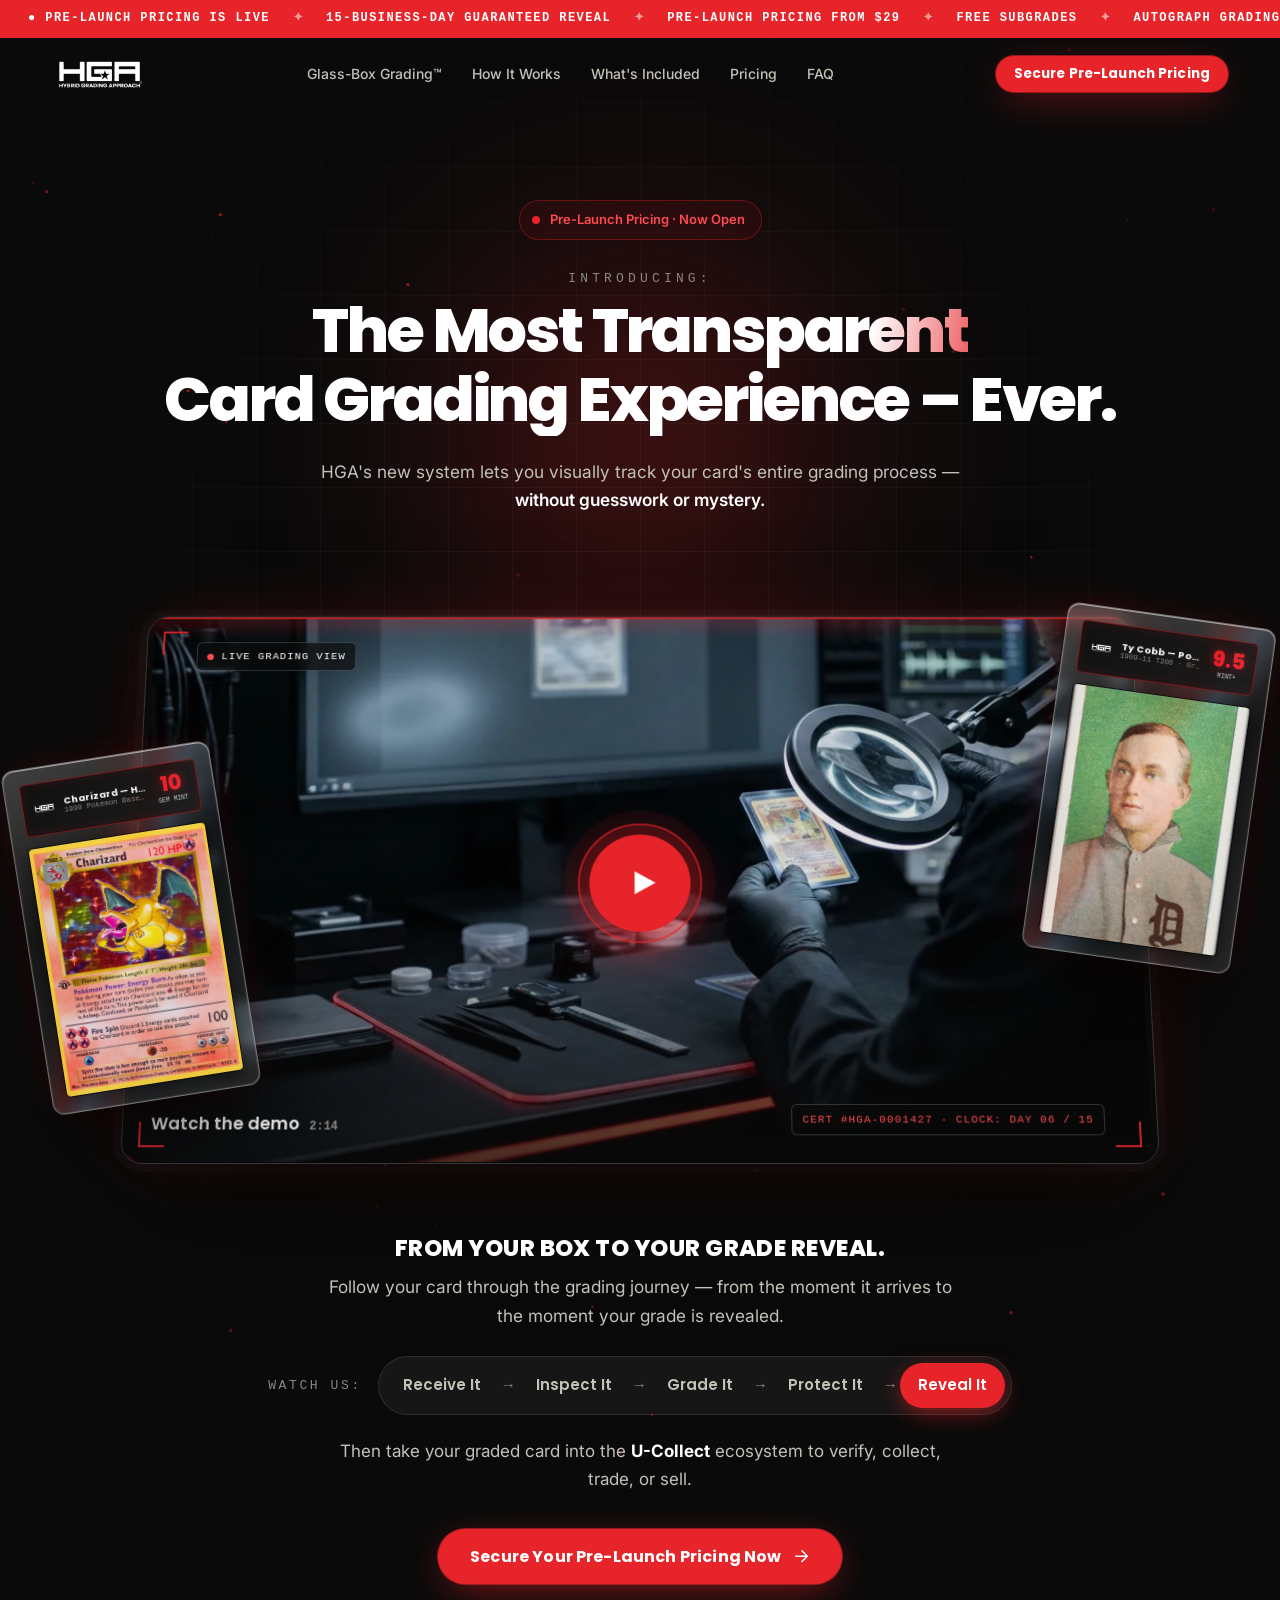
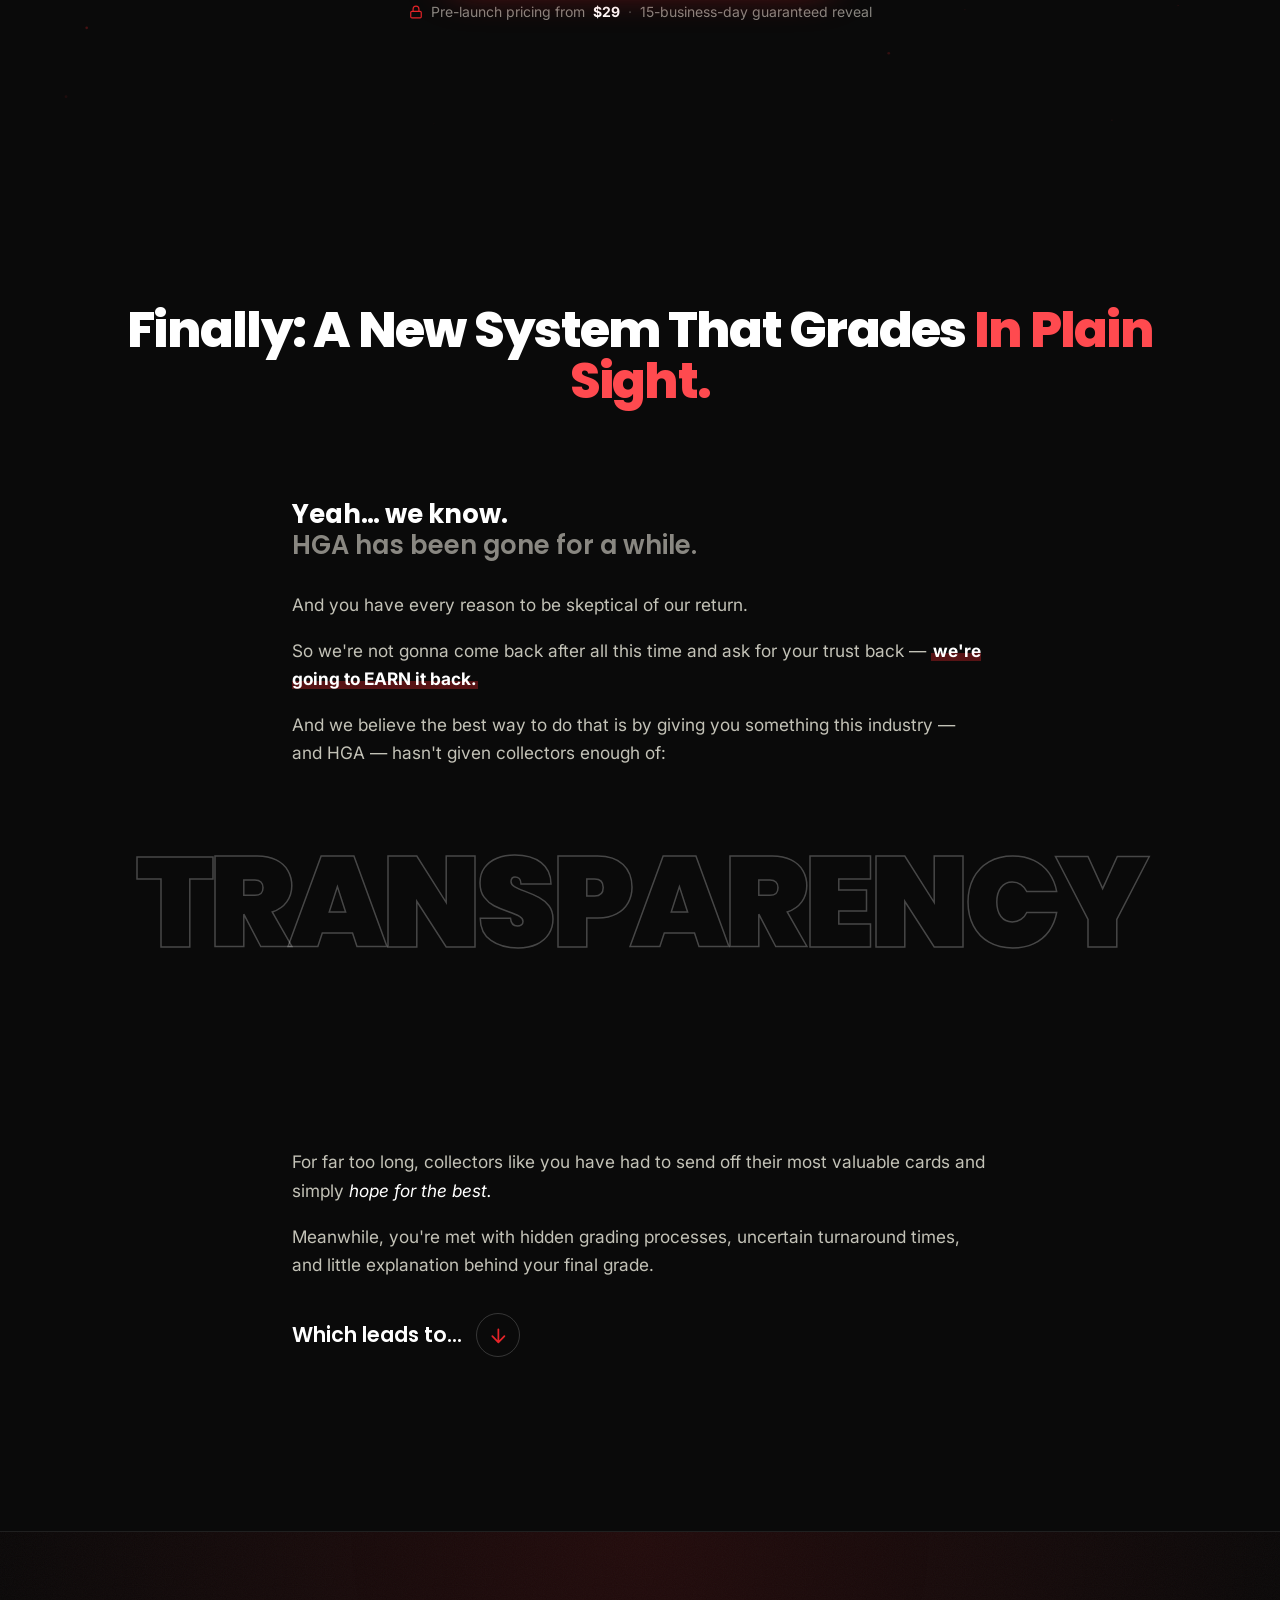
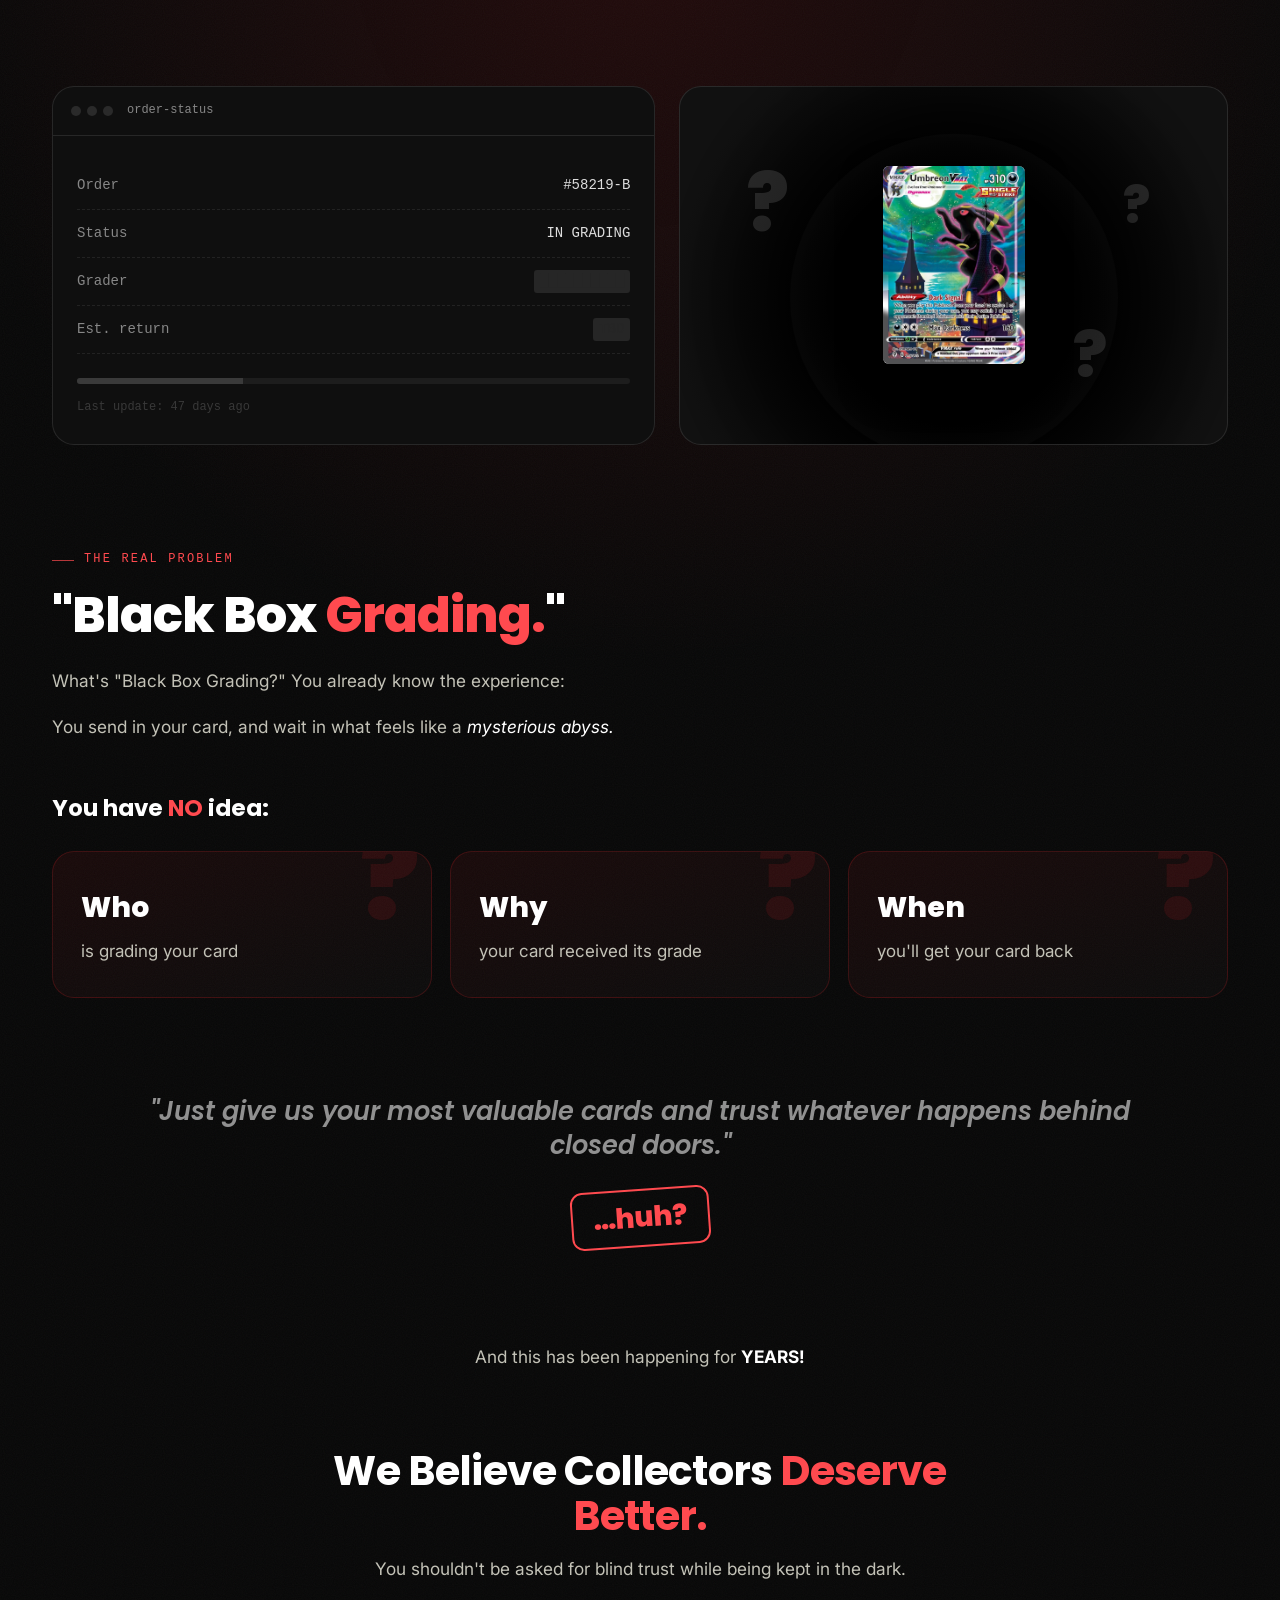
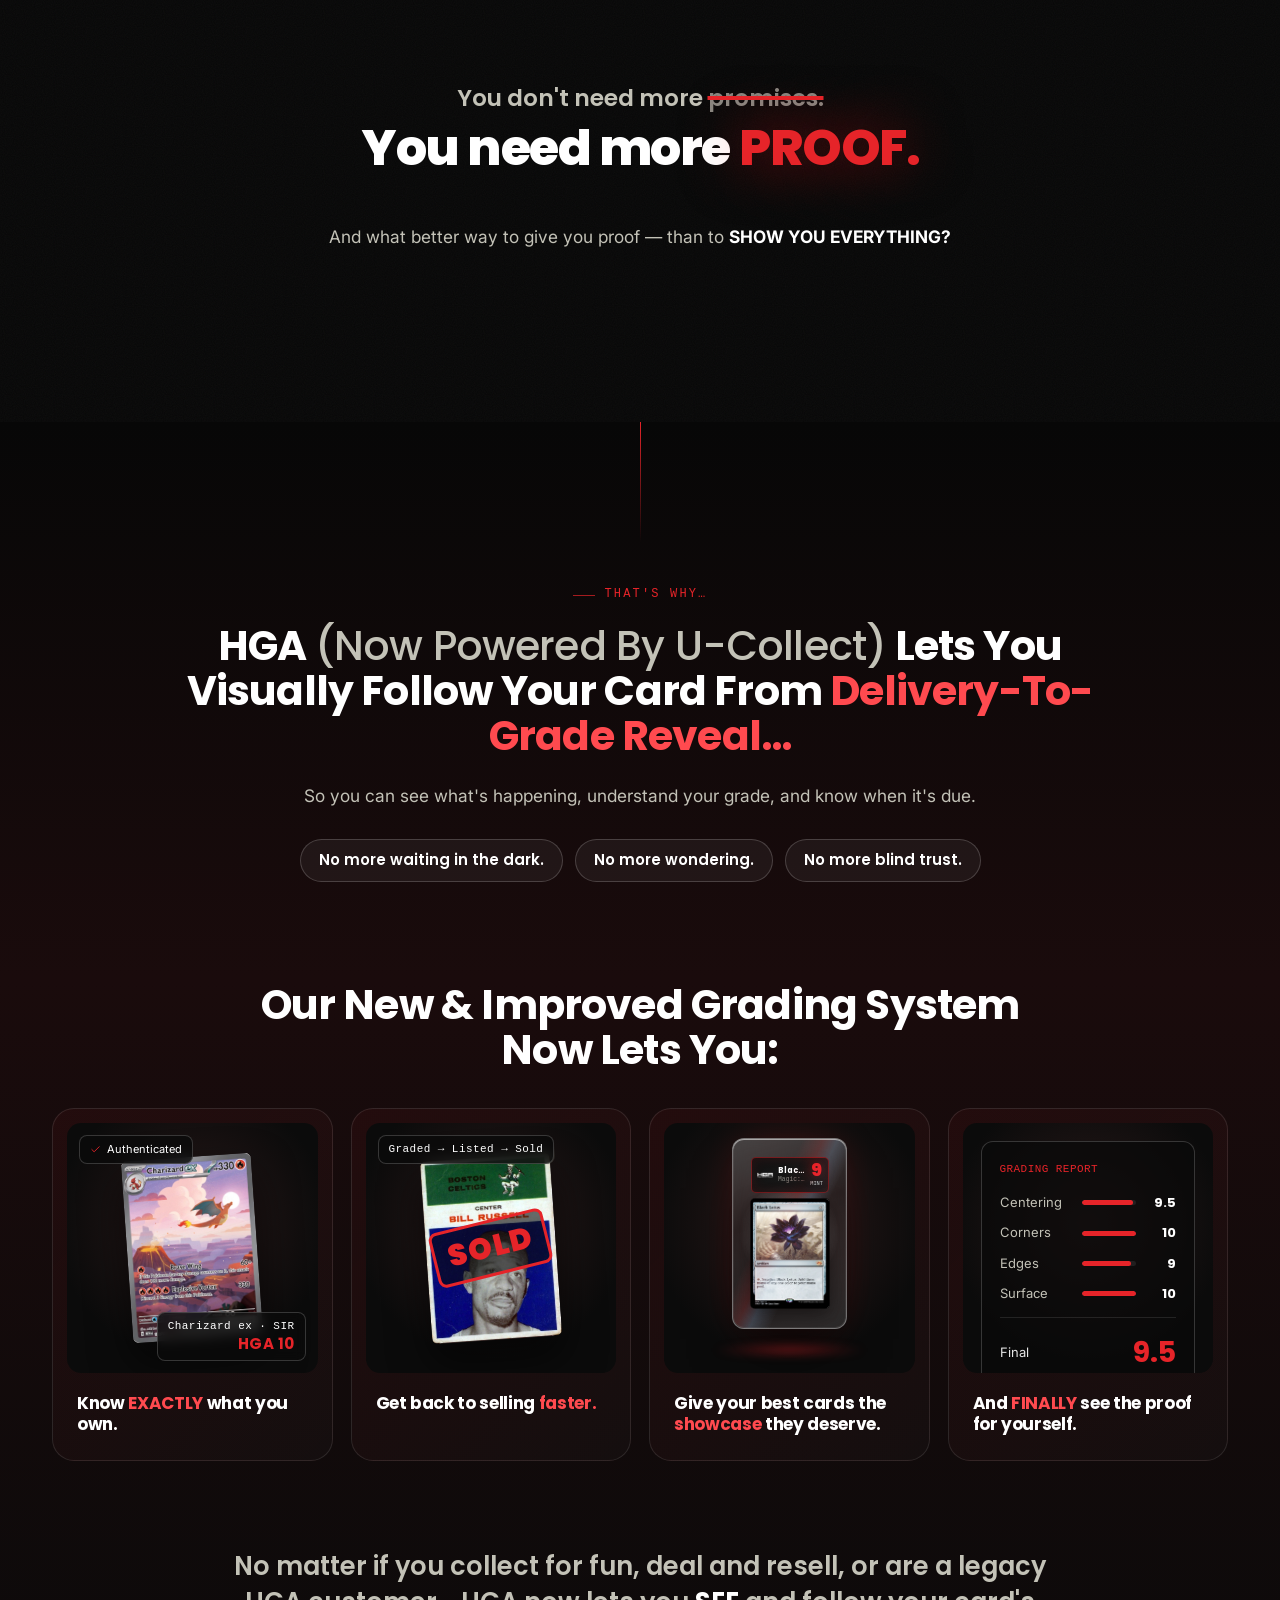
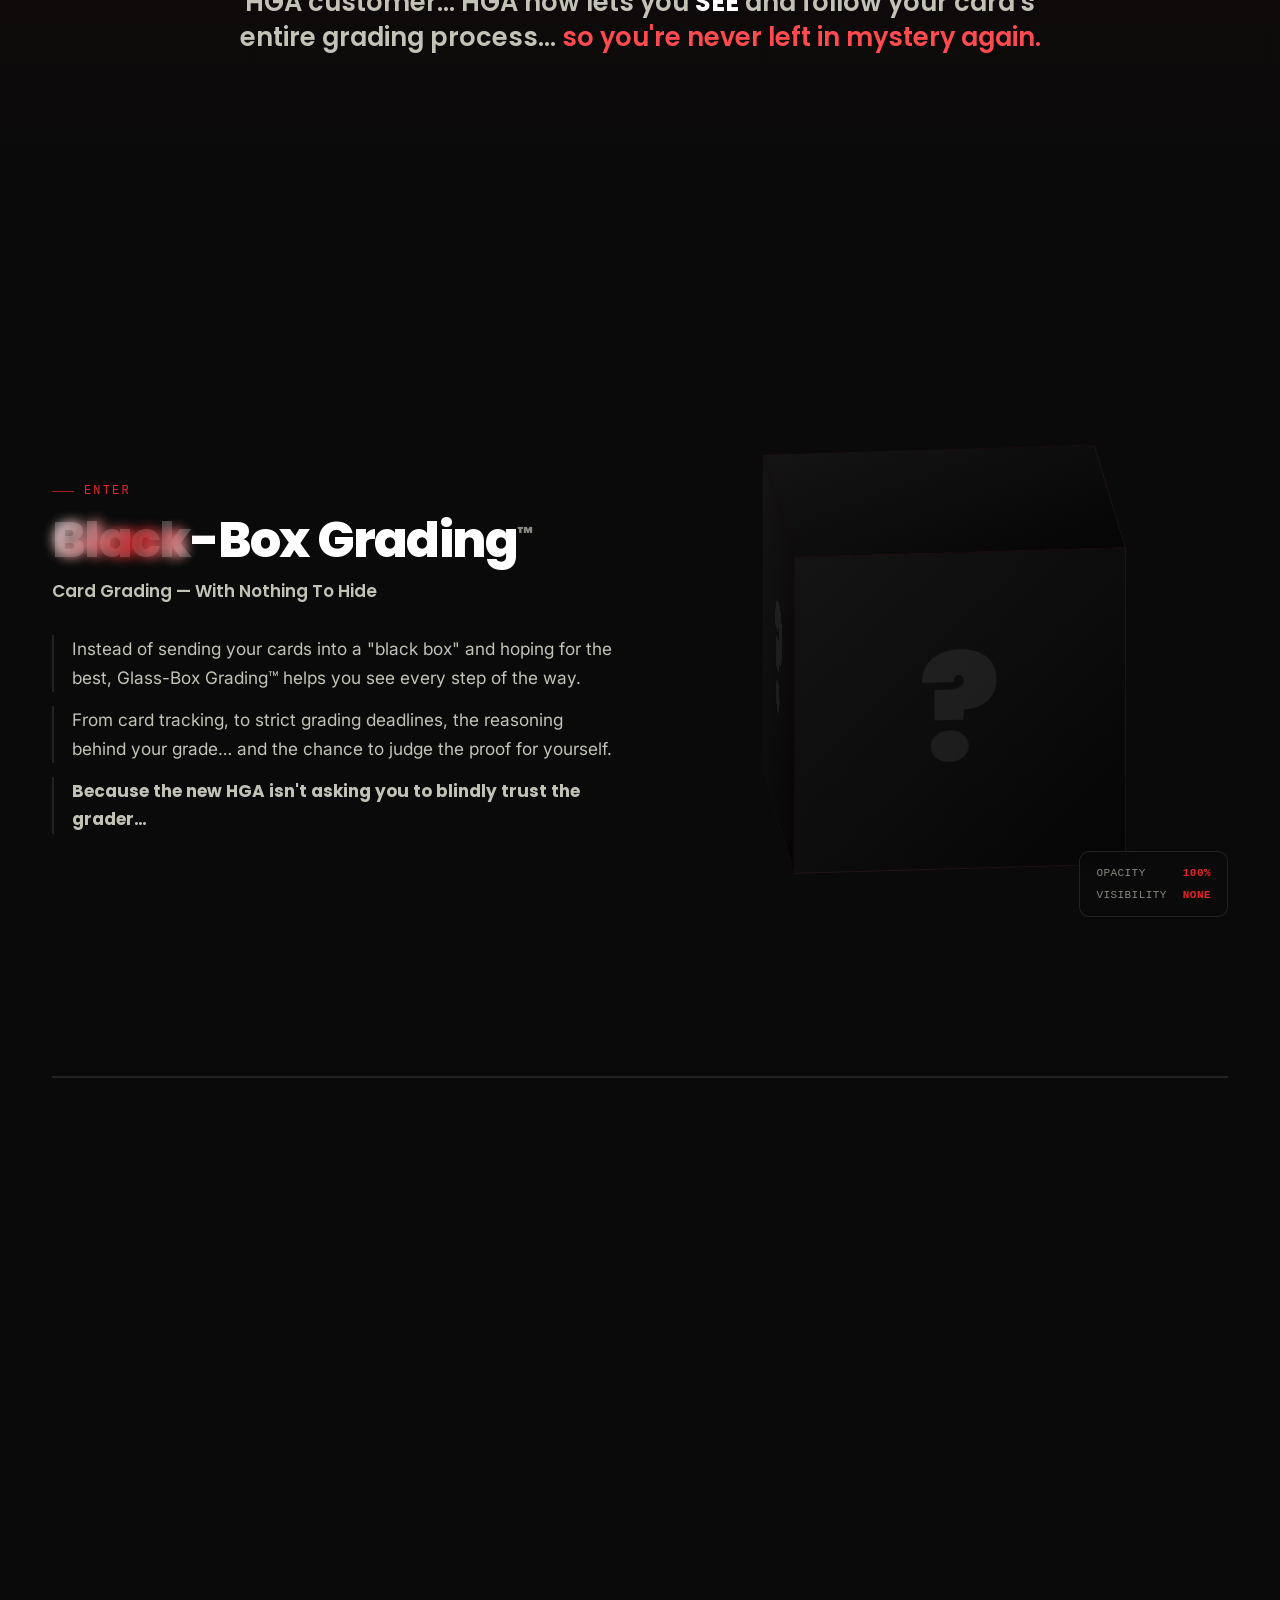
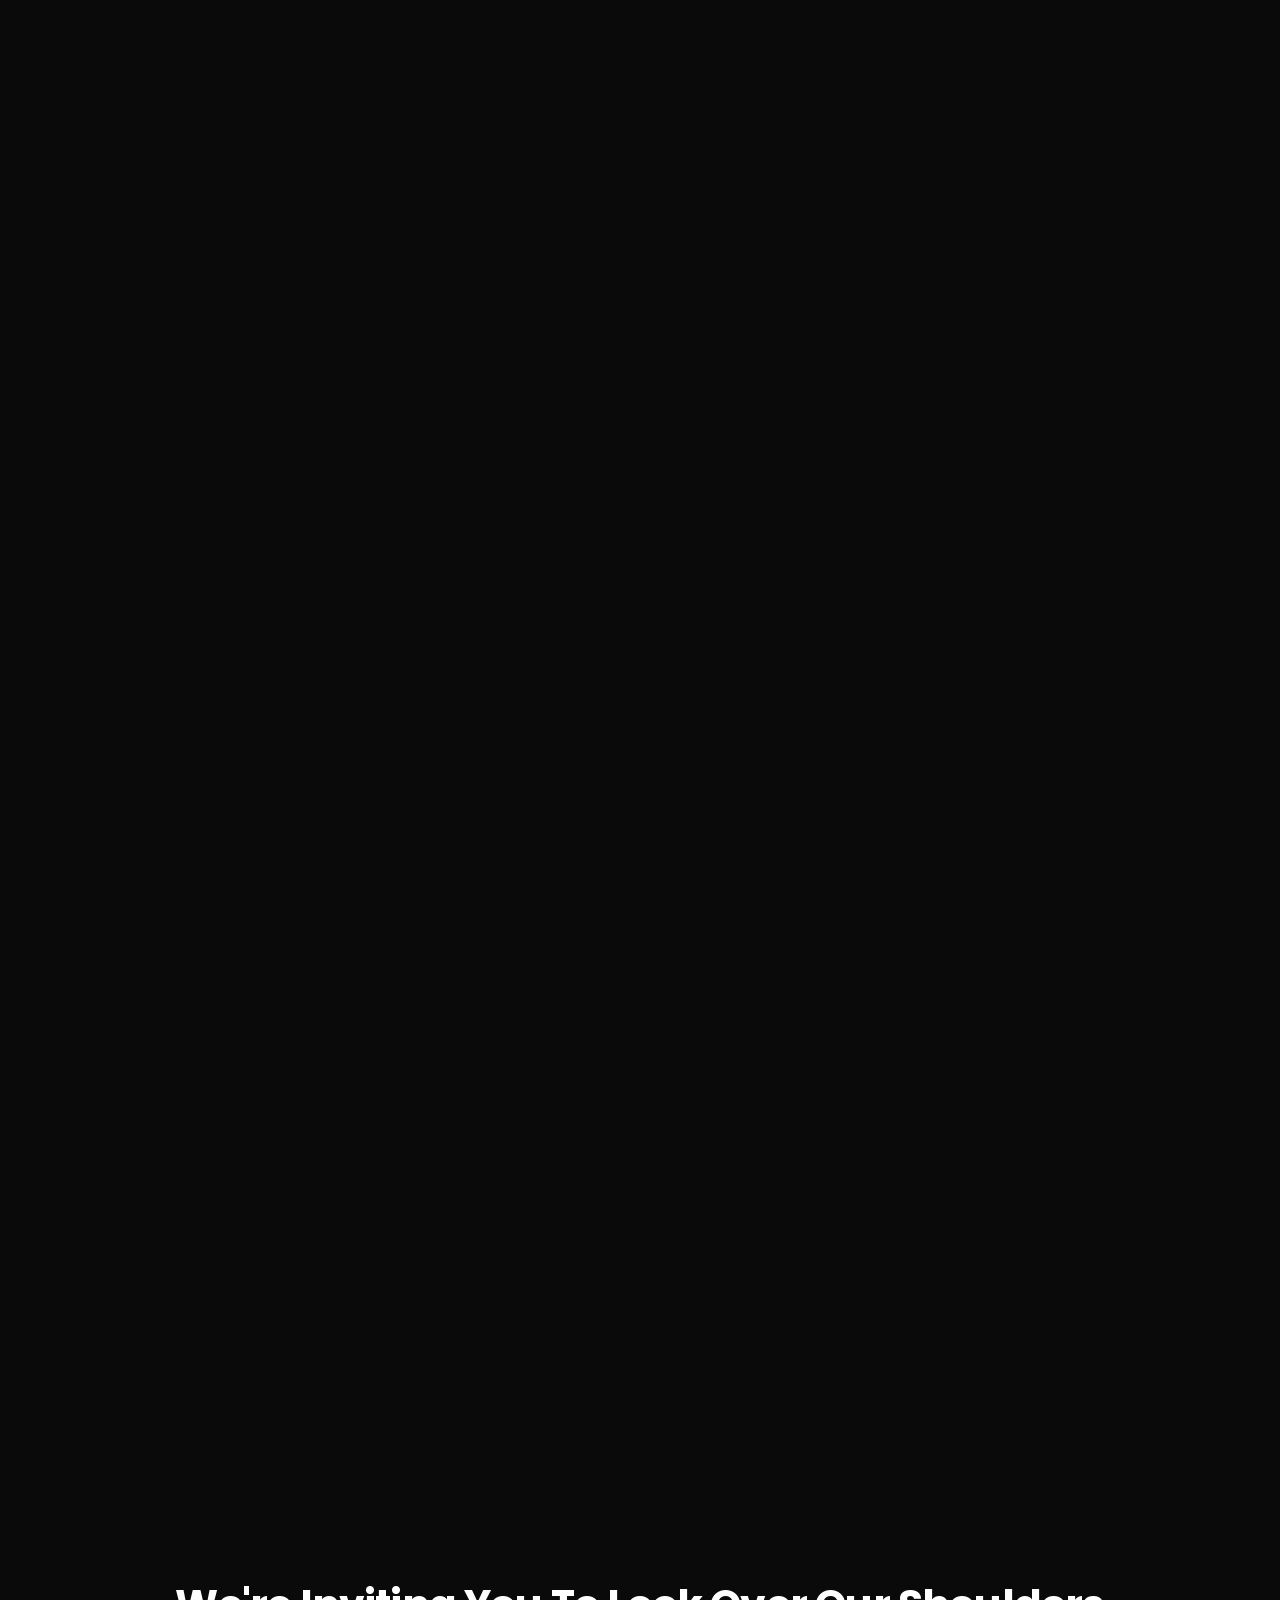
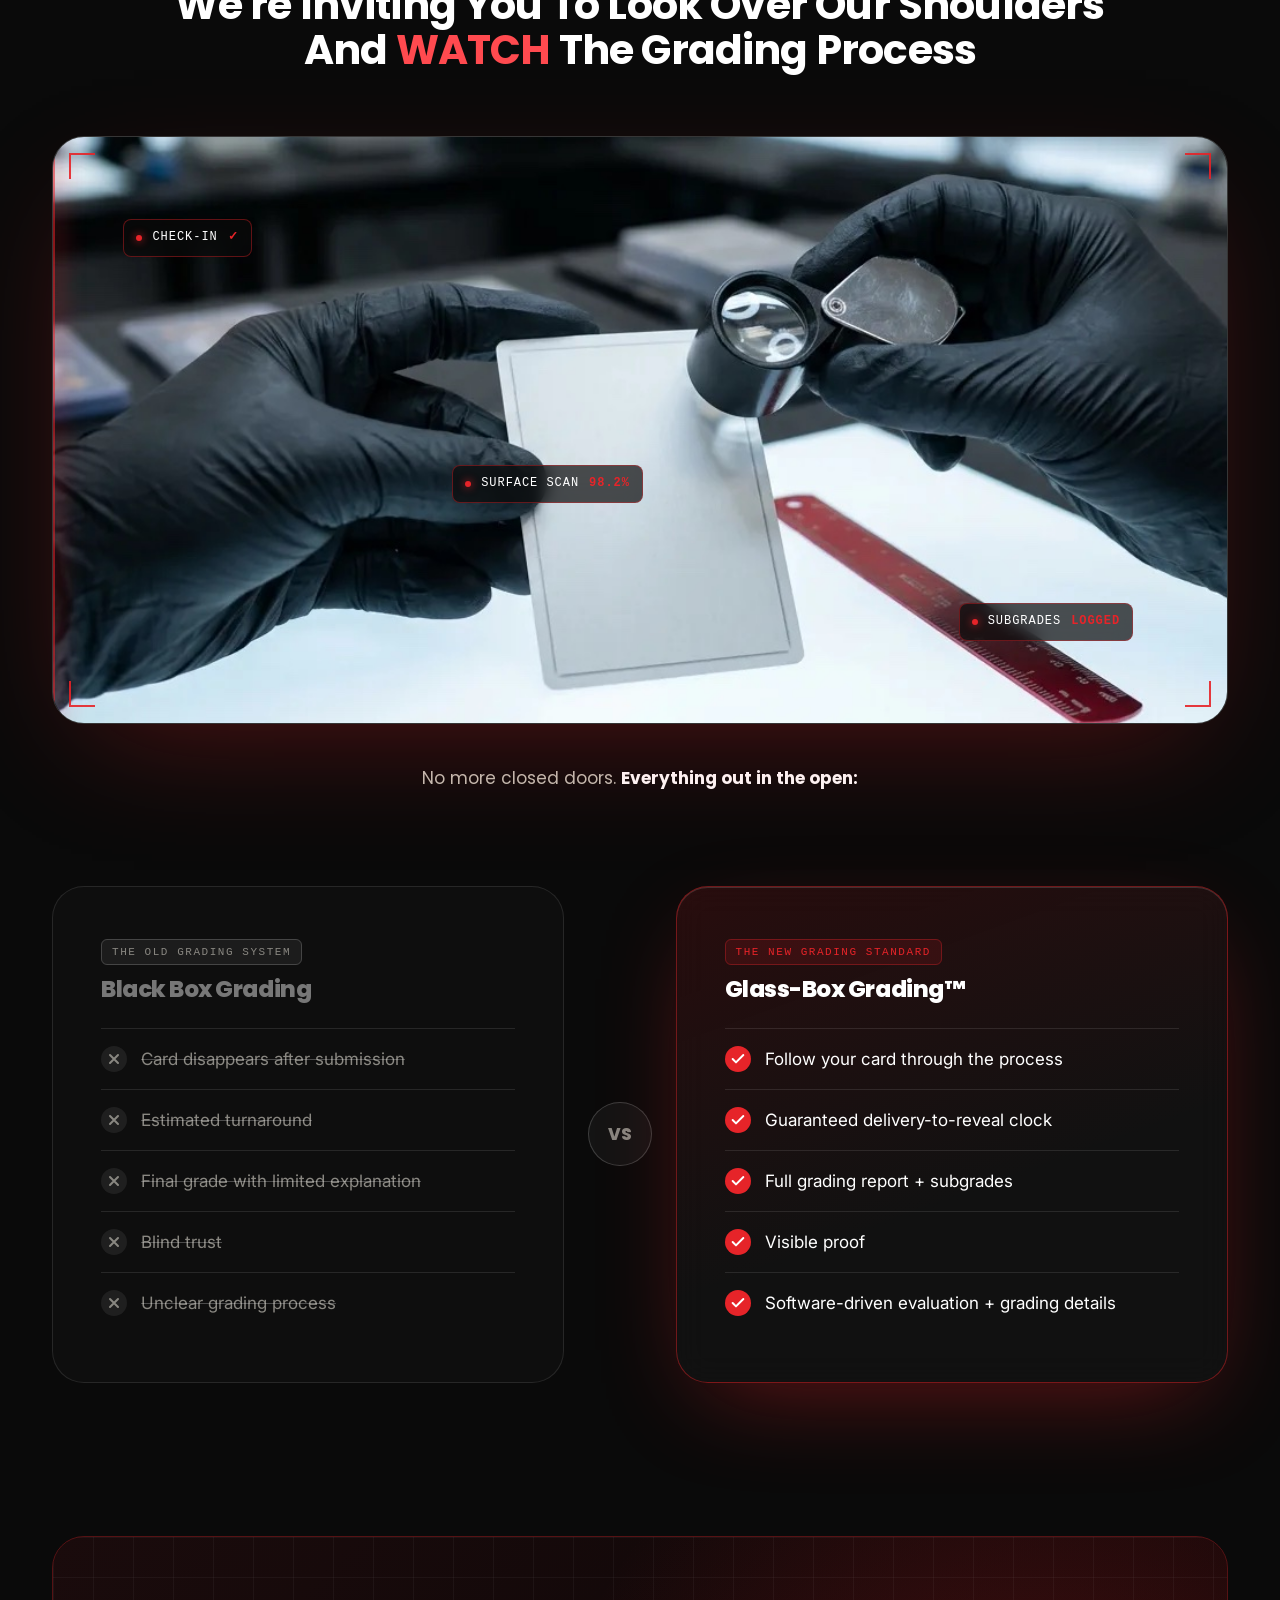
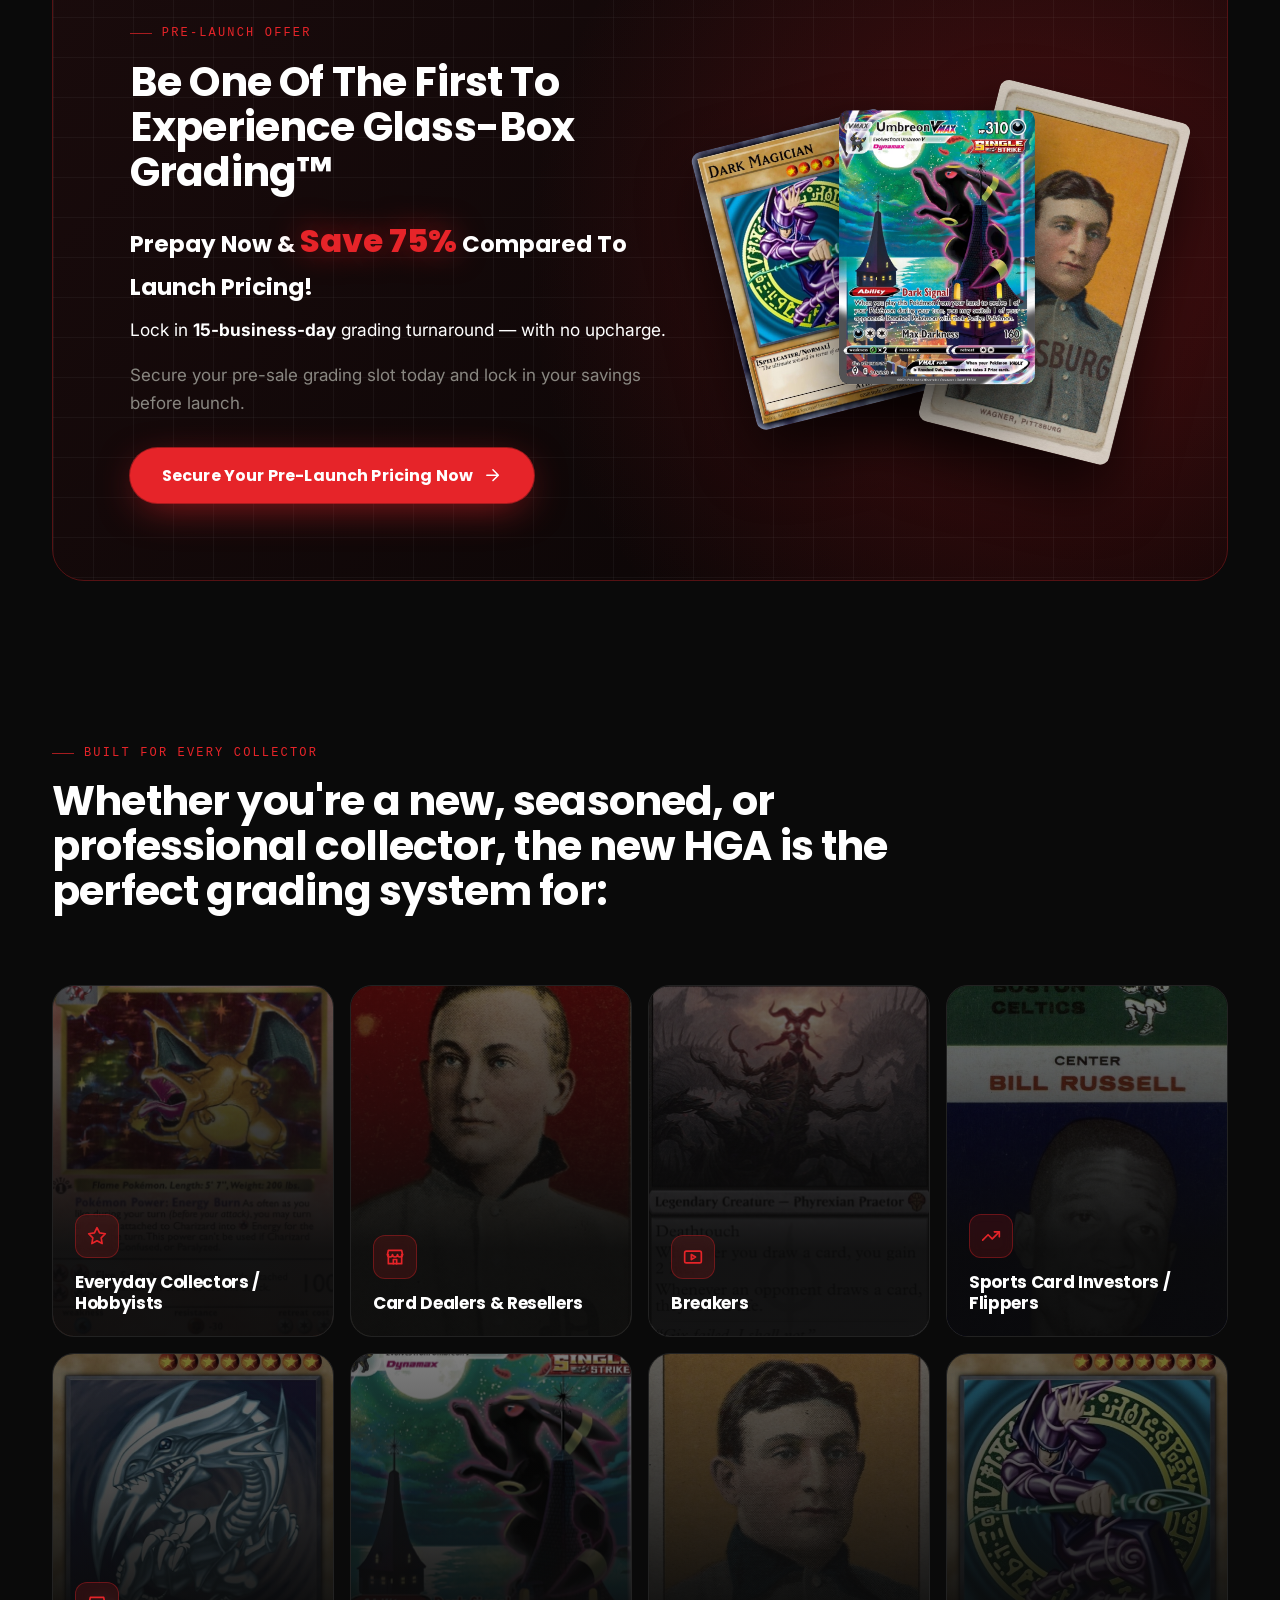
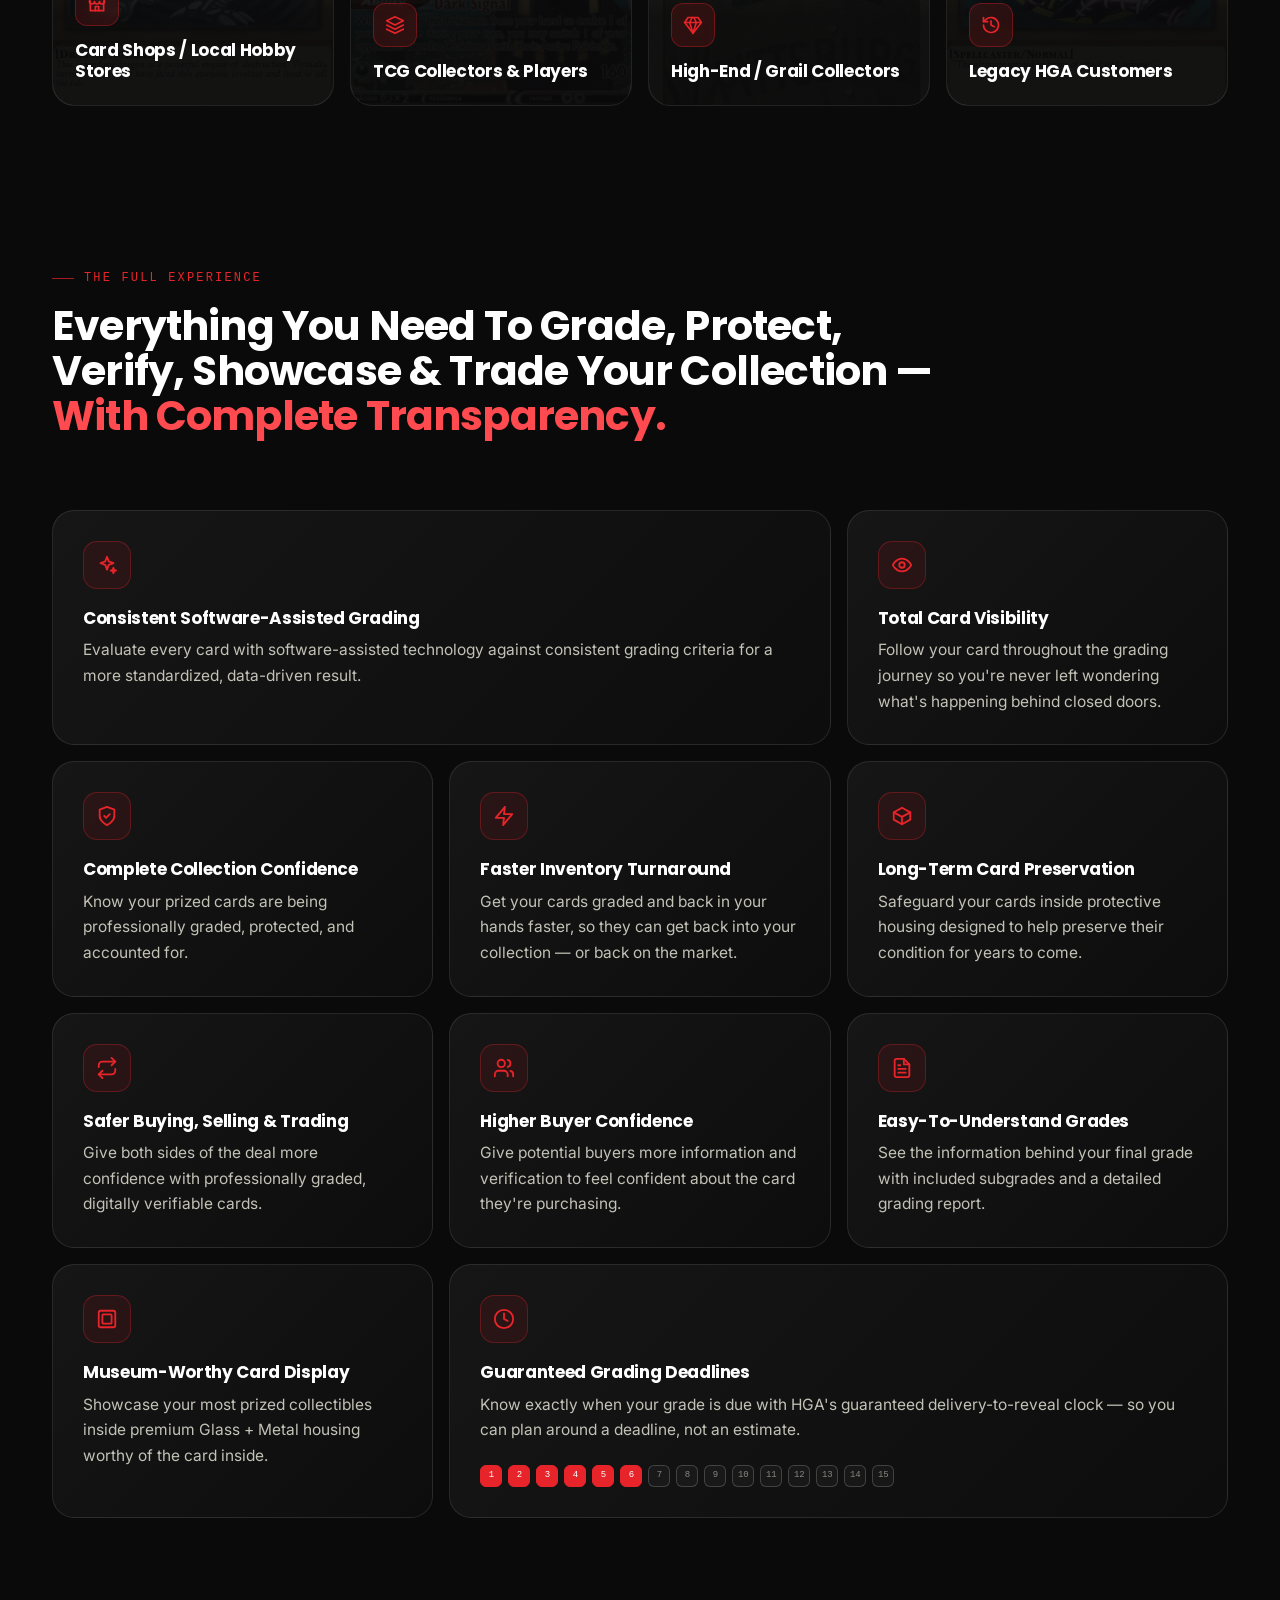
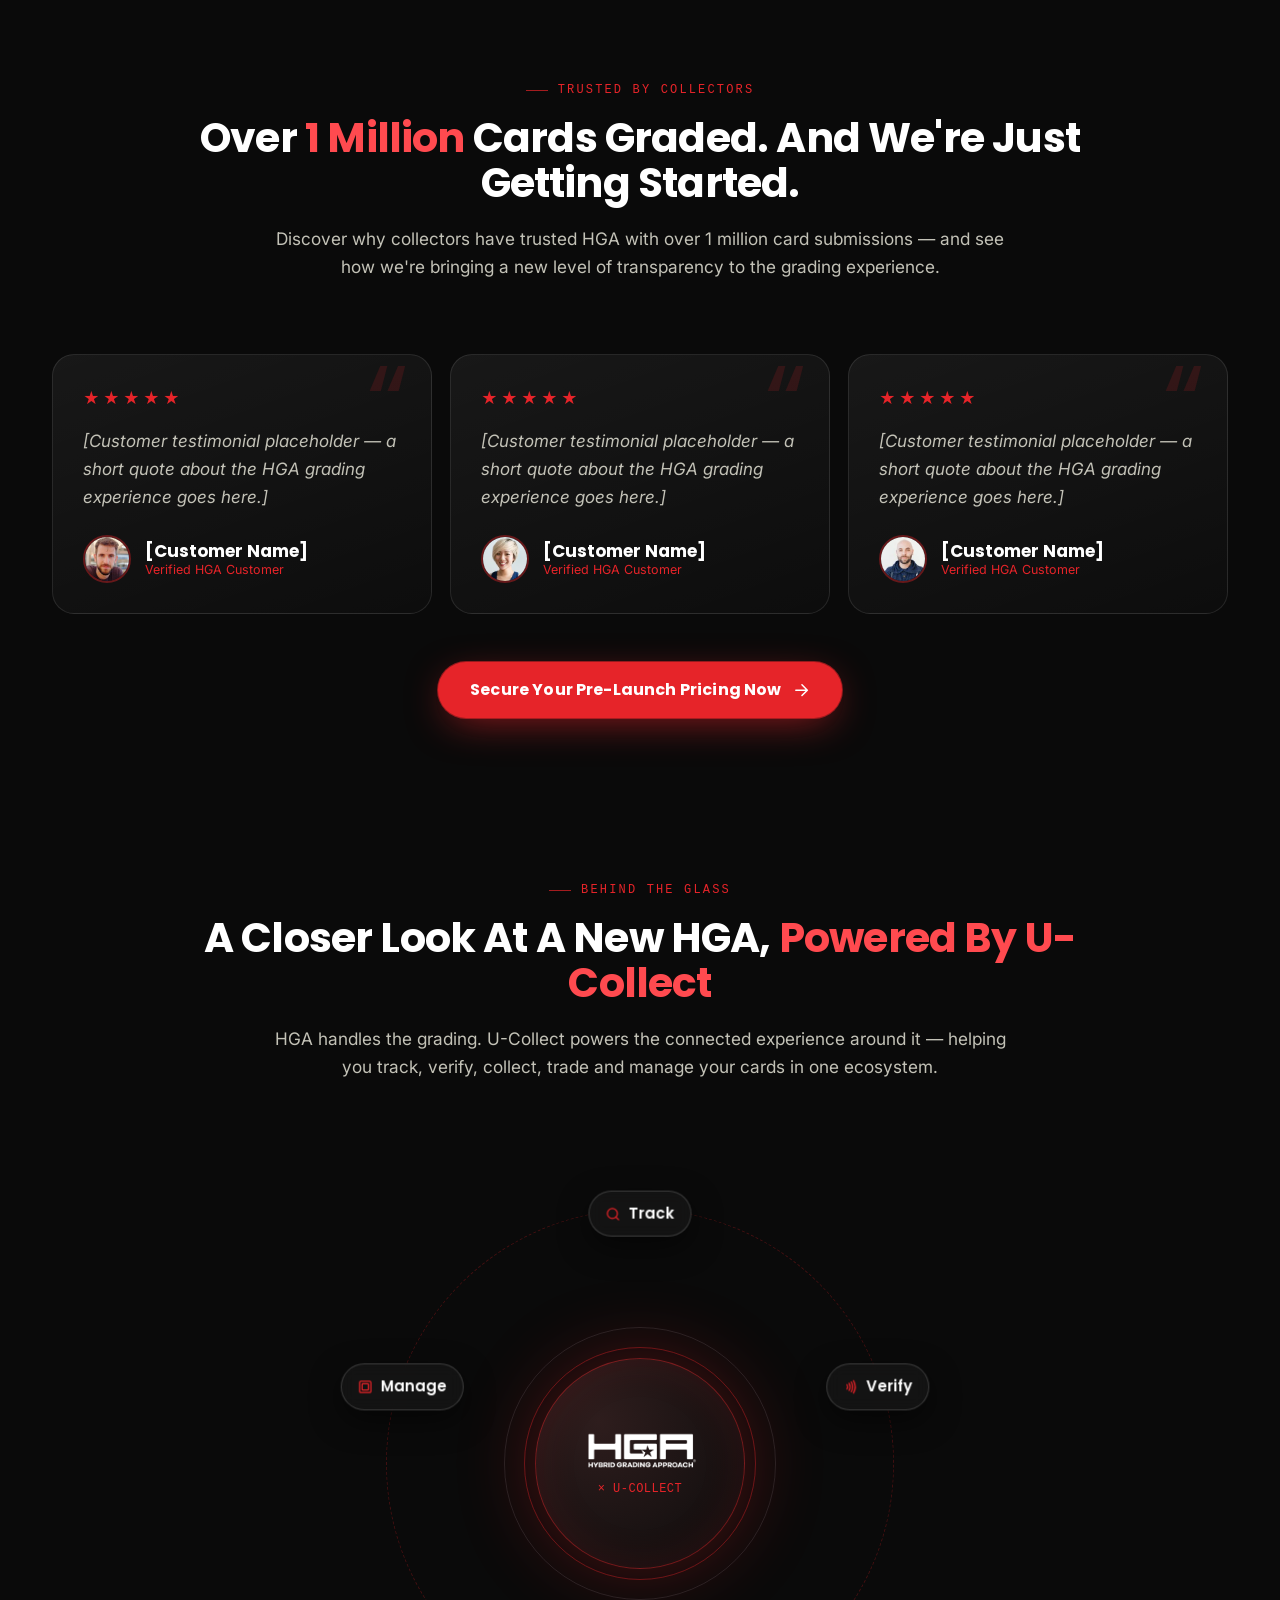
==== commit 822b326c: "updated content" ====
--- a/index.html
+++ b/index.html
@@ -3,19 +3,19 @@
 <head>
 <meta charset="utf-8" />
 <meta name="viewport" content="width=device-width, initial-scale=1" />
-<title>Card Grading Presale From $50 | HGA Glass-Box Grading™</title>
-<meta name="description" content="Transparent trading card grading with AI-assisted grades, free subgrades, NFC verification and a guaranteed 15-business-day turnaround. Claim HGA Founder's pricing from $50." />
+<title>Card Grading Pre-Launch From $29 | HGA Glass-Box Grading™</title>
+<meta name="description" content="Transparent trading card grading with software-assisted grades, free subgrades, RFID + blockchain verification and a guaranteed 15-business-day turnaround. Lock in HGA pre-launch pricing from $29." />
 <meta name="robots" content="index, follow" />
 <!-- After publishing: add <link rel="canonical" href="FULL-LIVE-URL" /> and make og:image / twitter:image absolute URLs -->
 <meta property="og:type" content="website" />
 <meta property="og:site_name" content="HGA — Hybrid Grading Approach" />
-<meta property="og:title" content="The Most Transparent Card Grading Experience | HGA Founder's Launch" />
-<meta property="og:description" content="Follow your card from delivery to grade reveal. AI-assisted grading, free subgrades and a 15-business-day guarantee — Founder's pricing from $50." />
+<meta property="og:title" content="The Most Transparent Card Grading Experience – Ever. | HGA" />
+<meta property="og:description" content="Follow your card from your box to your grade reveal. Software-assisted grading, free subgrades and a 15-business-day guarantee — pre-launch pricing from $29." />
 <meta property="og:image" content="assets/photos/grader-bench.jpg" />
 <meta property="og:image:alt" content="An HGA grader inspecting a card under a loupe at the grading bench" />
 <meta name="twitter:card" content="summary_large_image" />
-<meta name="twitter:title" content="The Most Transparent Card Grading Experience | HGA" />
-<meta name="twitter:description" content="AI-assisted card grading, free subgrades and a 15-business-day guarantee. Founder's pricing from $50." />
+<meta name="twitter:title" content="The Most Transparent Card Grading Experience – Ever. | HGA" />
+<meta name="twitter:description" content="Software-assisted card grading, free subgrades and a 15-business-day guarantee. Pre-launch pricing from $29." />
 <meta name="twitter:image" content="assets/photos/grader-bench.jpg" />
 <meta name="theme-color" content="#0a0a0a" />
 <link rel="icon" href="assets/hga-logo.png" />
@@ -36,23 +36,23 @@
  {
   "@context": "https://schema.org",
   "@type": "Service",
-  "name": "HGA Glass-Box Grading™ — Founder's Launch",
+  "name": "HGA Glass-Box Grading™ — Pre-Launch",
   "serviceType": "Trading card grading",
   "provider": {
    "@type": "Organization",
    "name": "HGA — Hybrid Grading Approach"
   },
-  "description": "AI-assisted trading card grading with full grading reports, free subgrades, NFC verification and a 15-business-day guaranteed delivery-to-reveal clock.",
+  "description": "Software-assisted trading card grading with full grading reports, free subgrades, RFID + blockchain verification and a 15-business-day guaranteed delivery-to-reveal clock.",
   "offers": [
    {
     "@type": "Offer",
-    "name": "Poly Founder's Slot",
-    "price": "50",
+    "name": "Poly Slot (pre-launch)",
+    "price": "29",
     "priceCurrency": "USD"
    },
    {
     "@type": "Offer",
-    "name": "Glass Founder's Slot",
+    "name": "Glass Slot (pre-launch)",
     "price": "200",
     "priceCurrency": "USD"
    }
@@ -75,7 +75,7 @@
     "name": "When does the 15-business-day clock start?",
     "acceptedAnswer": {
      "@type": "Answer",
-     "text": "The clock starts when the carrier delivers your card to HGA. Your grade will be revealed within 15 business days on the Founder's offer."
+     "text": "Your clock starts the moment the carrier delivers your card to HGA. You'll see your final grade, subgrades, and grading report through your U-Collect portal within 15 business days, guaranteed."
     }
    },
    {
@@ -83,15 +83,15 @@
     "name": "What happens if HGA misses the deadline?",
     "acceptedAnswer": {
      "@type": "Answer",
-     "text": "If we miss the deadline, your account is automatically credited."
+     "text": "If your grade isn't revealed on time, we'll give you $1 in credit for every day we're late."
     }
    },
    {
     "@type": "Question",
-    "name": "What's the difference between the Poly and Glass Founder's slots?",
+    "name": "What's the difference between the Poly and Glass slots?",
     "acceptedAnswer": {
      "@type": "Answer",
-     "text": "Both include the 15-business-day guaranteed delivery-to-reveal turnaround, full grading report, subgrades, autograph grade where applicable, and no card-value upcharge through $10,000. The Glass slot secures your card inside premium Glass + Metal housing for a museum-worthy presentation."
+     "text": "Poly ($29 pre-launch) gets your card professionally graded, protected, and verified. Glass ($200 pre-launch) includes everything in Poly, plus premium Glass + Metal housing, a museum-worthy card presentation, and a premium display experience for your most prized collectibles."
     }
    },
    {
@@ -99,7 +99,31 @@
     "name": "Is there an upcharge for high-value cards?",
     "acceptedAnswer": {
      "@type": "Answer",
-     "text": "You pay the same grading price on cards valued up to $10,000 — without surprise value-based grading fees."
+     "text": "There's no card-value upcharge on cards valued under $10,000. For cards valued above $10,000, a 2% insurance and handling upcharge applies."
+    }
+   },
+   {
+    "@type": "Question",
+    "name": "How does RFID verification work?",
+    "acceptedAnswer": {
+     "@type": "Answer",
+     "text": "Tap your card's label with your phone to access its permanent digital record. Each card is also blockchain-certified, adding a layer of protection against card swapping and fraudulent verification."
+    }
+   },
+   {
+    "@type": "Question",
+    "name": "What card sizes can HGA grade?",
+    "acceptedAnswer": {
+     "@type": "Answer",
+     "text": "HGA supports 60+ card sizes — from standard trading cards to oversized collectibles and booklet formats. If we don't have a size that fits your card, we'll create one that does."
+    }
+   },
+   {
+    "@type": "Question",
+    "name": "Can I transfer my pre-launch purchase to someone else?",
+    "acceptedAnswer": {
+     "@type": "Answer",
+     "text": "No. Pre-launch purchases are non-transferable and cannot be transferred to another person or account."
     }
    },
    {
@@ -163,15 +187,17 @@
     <symbol id="i-phone" viewBox="0 0 24 24"><rect x="5" y="2" width="14" height="20" rx="2"/><path d="M12 18h.01"/></symbol>
     <symbol id="i-rotate" viewBox="0 0 24 24"><path d="M21 12a9 9 0 1 1-3-6.7L21 8"/><path d="M21 3v5h-5"/></symbol>
     <symbol id="i-search" viewBox="0 0 24 24"><circle cx="11" cy="11" r="8"/><path d="m21 21-4.3-4.3"/></symbol>
+    <symbol id="i-eyeoff" viewBox="0 0 24 24"><path d="M9.88 9.88a3 3 0 1 0 4.24 4.24"/><path d="M10.73 5.08A10.43 10.43 0 0 1 12 5c7 0 10 7 10 7a13.16 13.16 0 0 1-1.67 2.68"/><path d="M6.61 6.61A13.53 13.53 0 0 0 2 12s3 7 10 7a9.74 9.74 0 0 0 5.39-1.61"/><path d="m2 2 20 20"/></symbol>
+    <symbol id="i-size" viewBox="0 0 24 24"><rect x="2" y="6" width="8" height="12" rx="1"/><rect x="12" y="3" width="10" height="18" rx="1"/></symbol>
     <symbol id="i-quote" viewBox="0 0 24 24"><path d="M3 21c3 0 7-1 7-8V5c0-1.25-.76-2-2-2H4c-1.25 0-2 .75-2 1.97V11c0 1.25.75 2 2 2 1 0 1 0 1 1v1c0 1-1 2-2 2s-1 .01-1 1.03V20c0 1 0 1 1 1z"/><path d="M15 21c3 0 7-1 7-8V5c0-1.25-.76-2-2-2h-4c-1.25 0-2 .75-2 1.97V11c0 1.25.75 2 2 2h.75c0 2.25.25 4-2.75 4v3c0 1 0 1 1 1z"/></symbol>
   </defs>
 </svg>
 
 <!-- ============ TOP TICKER ============ -->
-<div class="ticker" aria-label="Founder's Launch highlights">
+<div class="ticker" aria-label="Pre-launch highlights">
   <div class="ticker-track">
-    <span><b>●</b> Founder's Launch is live</span><span>15-Business-Day Guaranteed Reveal</span><span>Founder's Pricing From $50</span><span>Free Subgrades</span><span>Autograph Grading Included</span><span>NFC Verification</span><span>No Card-Value Upcharge Through $10K</span>
-    <span aria-hidden="true"><b>●</b> Founder's Launch is live</span><span aria-hidden="true">15-Business-Day Guaranteed Reveal</span><span aria-hidden="true">Founder's Pricing From $50</span><span aria-hidden="true">Free Subgrades</span><span aria-hidden="true">Autograph Grading Included</span><span aria-hidden="true">NFC Verification</span><span aria-hidden="true">No Card-Value Upcharge Through $10K</span>
+    <span><b>●</b> Pre-Launch Pricing Is Live</span><span>15-Business-Day Guaranteed Reveal</span><span>Pre-Launch Pricing From $29</span><span>Free Subgrades</span><span>Autograph Grading Included</span><span>RFID + Blockchain Verification</span><span>No Card-Value Upcharge Under $10K</span>
+    <span aria-hidden="true"><b>●</b> Pre-Launch Pricing Is Live</span><span aria-hidden="true">15-Business-Day Guaranteed Reveal</span><span aria-hidden="true">Pre-Launch Pricing From $29</span><span aria-hidden="true">Free Subgrades</span><span aria-hidden="true">Autograph Grading Included</span><span aria-hidden="true">RFID + Blockchain Verification</span><span aria-hidden="true">No Card-Value Upcharge Under $10K</span>
   </div>
 </div>
 
@@ -183,10 +209,10 @@
       <a href="#glass-box">Glass-Box Grading™</a>
       <a href="#how">How It Works</a>
       <a href="#features">What's Included</a>
-      <a href="#pricing">Founder's Pricing</a>
+      <a href="#pricing">Pricing</a>
       <a href="#faq">FAQ</a>
     </nav>
-    <a href="#pricing" class="btn btn-primary btn-sm">Claim Founder's Slot</a>
+    <a href="#pricing" class="btn btn-primary btn-sm">Secure Pre-Launch Pricing</a>
   </div>
 </header>
 
@@ -202,13 +228,13 @@
   </div>
 
   <div class="container hero-inner">
-    <div class="live-pill load-in" style="--d:0"><span class="live-dot"></span>Founder's Launch · Presale Now Open</div>
-    <p class="hero-eyebrow load-in" style="--d:1">Introducing</p>
+    <div class="live-pill load-in" style="--d:0"><span class="live-dot"></span>Pre-Launch Pricing · Now Open</div>
+    <p class="hero-eyebrow load-in" style="--d:1">Introducing:</p>
     <h1 class="hero-title">
       <span class="line"><span class="load-up" style="--d:2">The Most <em class="shine-text">Transparent</em></span></span>
-      <span class="line"><span class="load-up" style="--d:3">Card Grading Experience</span></span>
+      <span class="line"><span class="load-up" style="--d:3">Card Grading Experience – Ever.</span></span>
     </h1>
-    <p class="hero-sub load-in" style="--d:4">HGA's upgraded AI system lets you visually track your card's entire grading process — <strong>without guesswork or mystery.</strong></p>
+    <p class="hero-sub load-in" style="--d:4">HGA's new system lets you visually track your card's entire grading process — <strong>without guesswork or mystery.</strong></p>
 
     <div class="hero-stage load-in" style="--d:5">
       <!-- Floating slab: left -->
@@ -250,17 +276,22 @@
       </div>
     </div>
 
-    <div class="watch-us load-in" style="--d:6">
-      <span class="watch-label">Watch us:</span>
-      <ul class="watch-list" id="watchList">
-        <li class="is-active">Grade it</li><li>Verify it</li><li>Collect it</li><li>Trade it</li><li>Sell it</li>
-        <span class="watch-indicator" aria-hidden="true"></span>
-      </ul>
+    <div class="journey load-in" style="--d:6">
+      <h2 class="journey-title">From Your Box To Your Grade Reveal.</h2>
+      <p class="journey-sub">Follow your card through the grading journey — from the moment it arrives to the moment your grade is revealed.</p>
+      <div class="watch-us">
+        <span class="watch-label">Watch us:</span>
+        <ul class="watch-list" id="watchList" aria-label="Receive it, inspect it, grade it, protect it, reveal it">
+          <li class="is-active">Receive It</li><li class="arr" aria-hidden="true">→</li><li>Inspect It</li><li class="arr" aria-hidden="true">→</li><li>Grade It</li><li class="arr" aria-hidden="true">→</li><li>Protect It</li><li class="arr" aria-hidden="true">→</li><li>Reveal It</li>
+          <span class="watch-indicator" aria-hidden="true"></span>
+        </ul>
+      </div>
+      <p class="journey-next">Then take your graded card into the <b>U-Collect</b> ecosystem to verify, collect, trade, or sell.</p>
     </div>
 
     <div class="hero-cta load-in" style="--d:7">
-      <a href="#pricing" class="btn btn-primary btn-lg">Join The Founder's Launch Now <svg><use href="#i-arrow"/></svg></a>
-      <p class="cta-note"><span><svg><use href="#i-lock"/></svg> Founder's pricing from <b>$50</b></span><i class="sep">·</i><span>15-business-day guaranteed reveal</span></p>
+      <a href="#pricing" class="btn btn-primary btn-lg">Secure Your Pre-Launch Pricing Now <svg><use href="#i-arrow"/></svg></a>
+      <p class="cta-note"><span><svg><use href="#i-lock"/></svg> Pre-launch pricing from <b>$29</b></span><i class="sep">·</i><span>15-business-day guaranteed reveal</span></p>
     </div>
   </div>
 </section>
@@ -317,7 +348,7 @@
     <div class="problem-head">
       <p class="eyebrow eyebrow-bad reveal">The real problem</p>
       <h2 class="h-xl reveal">"Black Box <span class="strike-bad">Grading.</span>"</h2>
-      <p class="lead reveal">What's Black Box Grading? You already know the experience:</p>
+      <p class="lead reveal">What's "Black Box Grading?" You already know the experience:</p>
       <p class="reveal">You send in your card, and wait in what feels like a <em>mysterious abyss.</em></p>
     </div>
 
@@ -335,7 +366,7 @@
 
     <div class="container narrow problem-tail">
       <p class="reveal">And this has been happening for <b>YEARS!</b></p>
-      <p class="reveal">We believe collectors deserve better.</p>
+      <h2 class="h-lg deserve reveal">We Believe Collectors <span class="accent">Deserve Better.</span></h2>
       <p class="reveal">You shouldn't be asked for blind trust while being kept in the dark.</p>
     </div>
 
@@ -352,12 +383,12 @@
   <div class="container">
     <div class="tw-head">
       <p class="eyebrow reveal">That's why…</p>
-      <h2 class="h-lg reveal">HGA <span class="muted-ink">(now powered by U-Collect)</span> lets you visually follow your card from <span class="accent">delivery to grade reveal…</span></h2>
+      <h2 class="h-lg reveal">HGA <span class="muted-ink">(Now Powered By U-Collect)</span> Lets You Visually Follow Your Card From <span class="accent">Delivery-To-Grade Reveal…</span></h2>
       <p class="lead reveal">So you can see what's happening, understand your grade, and know when it's due.</p>
-      <p class="tw-nos reveal"><span>No more waiting.</span><span>Wondering.</span><span>Or blind trust.</span></p>
-    </div>
-
-    <p class="sub-eyebrow reveal">Our new and improved grading system now lets you:</p>
+      <p class="tw-nos reveal"><span>No more waiting in the dark.</span><span>No more wondering.</span><span>No more blind trust.</span></p>
+    </div>
+
+    <h2 class="h-lg tw-sub reveal">Our New &amp; Improved Grading System Now Lets You:</h2>
     <div class="benefit4">
       <!-- [IMAGE] Know EXACTLY what you own -->
       <article class="b4 reveal spot" style="--d:0">
@@ -454,7 +485,7 @@
       <img src="assets/photos/lab-loupe.jpg" alt="A grader inspecting a card under a loupe" loading="lazy" />
       <span class="hud-corner tl"></span><span class="hud-corner tr"></span><span class="hud-corner bl"></span><span class="hud-corner br"></span>
       <div class="hud-tag ht1"><i></i> CHECK-IN <b>✓</b></div>
-      <div class="hud-tag ht2"><i></i> AI SURFACE SCAN <b>98.2%</b></div>
+      <div class="hud-tag ht2"><i></i> SURFACE SCAN <b>98.2%</b></div>
       <div class="hud-tag ht3"><i></i> SUBGRADES <b>LOGGED</b></div>
       <div class="hud-scanline"></div>
     </div>
@@ -481,10 +512,10 @@
         <header><span class="cmp-badge good">The new grading standard</span><h3>Glass-Box Grading™</h3></header>
         <ul>
           <li><svg><use href="#i-check"/></svg>Follow your card through the process</li>
-          <li><svg><use href="#i-check"/></svg>Guaranteed reveal-to-delivery clock</li>
+          <li><svg><use href="#i-check"/></svg>Guaranteed delivery-to-reveal clock</li>
           <li><svg><use href="#i-check"/></svg>Full grading report + subgrades</li>
           <li><svg><use href="#i-check"/></svg>Visible proof</li>
-          <li><svg><use href="#i-check"/></svg>AI-assisted evaluation + grading details</li>
+          <li><svg><use href="#i-check"/></svg>Software-driven evaluation + grading details</li>
         </ul>
       </div>
     </div>
@@ -497,11 +528,12 @@
     <div class="cta-card reveal">
       <div class="cta-card-bg" aria-hidden="true"></div>
       <div class="cta-card-copy">
-        <p class="eyebrow">Founder's Launch</p>
+        <p class="eyebrow">Pre-Launch Offer</p>
         <h2 class="h-lg">Be One Of The First To Experience Glass-Box Grading™</h2>
-        <p class="cta-price-line">Grade your cards in <b>15 business days</b> — starting at just <span class="price-pop">$50</span> with Founder's pricing.</p>
-        <p class="muted">Get AI-assisted grading, full grading reports, included subgrades, U-Collect tracking, digital verification and more — all backed by HGA's guaranteed delivery-to-reveal clock.</p>
-        <a href="#pricing" class="btn btn-primary btn-lg">Claim Your Founder's Slot <svg><use href="#i-arrow"/></svg></a>
+        <p class="cta-save">Prepay Now &amp; <span class="price-pop">Save 75%</span> Compared To Launch Pricing!</p>
+        <p class="cta-price-line">Lock in <b>15-business-day</b> grading turnaround — with no upcharge.</p>
+        <p class="muted">Secure your pre-sale grading slot today and lock in your savings before launch.</p>
+        <a href="#pricing" class="btn btn-primary btn-lg">Secure Your Pre-Launch Pricing Now <svg><use href="#i-arrow"/></svg></a>
       </div>
       <div class="cta-card-fan" aria-hidden="true">
         <img src="assets/cards/dark-magician.jpg" alt="" class="fan f1" />
@@ -541,7 +573,7 @@
       <h2 class="h-lg reveal">Everything You Need To Grade, Protect, Verify, Showcase &amp; Trade Your Collection — <span class="accent">With Complete Transparency.</span></h2>
     </div>
     <div class="bento">
-      <article class="bento-item b-wide spot reveal"><span class="f-ico"><svg><use href="#i-spark"/></svg></span><h3>More Consistent AI-Assisted Grading</h3><p>Evaluate every card with AI-assisted technology against consistent grading criteria for a more standardized, data-driven result.</p><div class="ai-bars" aria-hidden="true"><i></i><i></i><i></i><i></i><i></i><i></i><i></i><i></i><i></i><i></i><i></i><i></i></div></article>
+      <article class="bento-item b-wide spot reveal"><span class="f-ico"><svg><use href="#i-spark"/></svg></span><h3>Consistent Software-Assisted Grading</h3><p>Evaluate every card with software-assisted technology against consistent grading criteria for a more standardized, data-driven result.</p><div class="ai-bars" aria-hidden="true"><i></i><i></i><i></i><i></i><i></i><i></i><i></i><i></i><i></i><i></i><i></i><i></i></div></article>
       <article class="bento-item spot reveal" style="--d:1"><span class="f-ico"><svg><use href="#i-eye"/></svg></span><h3>Total Card Visibility</h3><p>Follow your card throughout the grading journey so you're never left wondering what's happening behind closed doors.</p></article>
       <article class="bento-item spot reveal" style="--d:2"><span class="f-ico"><svg><use href="#i-shield"/></svg></span><h3>Complete Collection Confidence</h3><p>Know your prized cards are being professionally graded, protected, and accounted for.</p></article>
       <article class="bento-item spot reveal"><span class="f-ico"><svg><use href="#i-zap"/></svg></span><h3>Faster Inventory Turnaround</h3><p>Get your cards graded and back in your hands faster, so they can get back into your collection — or back on the market.</p></article>
@@ -560,7 +592,8 @@
   <div class="container">
     <div class="sec-head center">
       <p class="eyebrow reveal">Trusted by collectors</p>
-      <h2 class="h-lg reveal">Join The <span class="accent"><span data-count="90000">90,000</span>+</span> Customers Who Trust HGA With Their Cards</h2>
+      <h2 class="h-lg reveal">Over <span class="accent">1 Million</span> Cards Graded. And We're Just Getting Started.</h2>
+      <p class="lead reveal">Discover why collectors have trusted HGA with over 1 million card submissions — and see how we're bringing a new level of transparency to the grading experience.</p>
     </div>
     <div class="testis">
       <!-- [TESTIMONIAL] [PHOTO] [NAME] — placeholders, replace with real customer content -->
@@ -568,7 +601,7 @@
       <figure class="testi reveal" style="--d:1"><div class="stars">★★★★★</div><blockquote>[Customer testimonial placeholder — a short quote about the HGA grading experience goes here.]</blockquote><figcaption><img src="assets/people/women-44.jpg" alt="" /><span><b>[Customer Name]</b><small>Verified HGA Customer</small></span></figcaption></figure>
       <figure class="testi reveal" style="--d:2"><div class="stars">★★★★★</div><blockquote>[Customer testimonial placeholder — a short quote about the HGA grading experience goes here.]</blockquote><figcaption><img src="assets/people/men-75.jpg" alt="" /><span><b>[Customer Name]</b><small>Verified HGA Customer</small></span></figcaption></figure>
     </div>
-    <div class="center reveal"><a href="#pricing" class="btn btn-primary btn-lg">Join The Founder's Launch Now <svg><use href="#i-arrow"/></svg></a></div>
+    <div class="center reveal"><a href="#pricing" class="btn btn-primary btn-lg">Secure Your Pre-Launch Pricing Now <svg><use href="#i-arrow"/></svg></a></div>
   </div>
 </section>
 
@@ -633,13 +666,46 @@
   </div>
 </section>
 
+<!-- ============ 14b. YOUR CARDS. YOUR CHOICE. ============ -->
+<section class="choice">
+  <div class="container">
+    <div class="sec-head center">
+      <p class="eyebrow reveal">Poly or Glass</p>
+      <h2 class="h-lg reveal">Your Cards. <span class="accent">Your Choice.</span></h2>
+      <p class="lead reveal">Whether you're grading your everyday favorites or protecting your most prized collectibles, secure your slots at special launch pricing before the offer ends.</p>
+    </div>
+    <div class="choice-grid">
+      <article class="choice-card reveal">
+        <div class="choice-media"><img src="assets/slabs/poly-gwynn.webp" alt="A card in an HGA Poly slab" width="720" height="1198" loading="lazy" /></div>
+        <div class="choice-copy">
+          <p class="choice-kicker mono">Poly</p>
+          <h3>Professional Grading. Unbeatable Launch Value.</h3>
+          <p>Get your favorite cards professionally graded, protected, and verified — without breaking the bank. Perfect for growing your collection, grading in volume, or getting your inventory back on the market faster.</p>
+          <div class="choice-price"><small class="mono">Pre-Launch Price</small><b>$29</b></div>
+          <a href="#pricing" class="btn btn-primary btn-lg">Claim Your Poly Slot <svg><use href="#i-arrow"/></svg></a>
+        </div>
+      </article>
+      <article class="choice-card choice-glass reveal" style="--d:1">
+        <div class="choice-media"><img src="assets/slabs/glass-ohtani.webp" alt="A card in an HGA Glass slab" width="720" height="1207" loading="lazy" /></div>
+        <div class="choice-copy">
+          <p class="choice-kicker mono">Glass</p>
+          <h3>Your Best Cards Deserve More Than Plastic.</h3>
+          <p>Turn your most prized cards into display-worthy showpieces with premium Glass + Metal housing. Perfect for rare pulls, autographs, and grail cards you want to preserve, admire, and proudly show off.</p>
+          <div class="choice-price"><small class="mono">Pre-Launch Price</small><b>$200</b></div>
+          <a href="#pricing" class="btn btn-glass btn-lg">Claim Your Glass Slot <svg><use href="#i-arrow"/></svg></a>
+        </div>
+      </article>
+    </div>
+  </div>
+</section>
+
 <!-- ============ 15. STATS ============ -->
 <section class="stats">
   <div class="container">
     <h2 class="h-lg center reveal">Despite Our New Beginning, <span class="accent">We're Not Starting From Zero…</span></h2>
     <div class="stat-grid">
-      <div class="stat reveal" style="--d:0"><b><span data-count="90000">90,000</span>+</b><p>Customers Served</p><small class="mono">[Source placeholder]</small></div>
-      <div class="stat reveal" style="--d:1"><b><span data-count="180000">180,000</span>+</b><p>Cards Graded</p><small class="mono">[Source placeholder]</small></div>
+      <div class="stat reveal" style="--d:0"><b><span data-count="900000">900,000</span>+</b><p>Customers Served</p><small class="mono">[Source placeholder]</small></div>
+      <div class="stat reveal" style="--d:1"><b><span data-count="1">1</span>M+</b><p>Cards Graded</p><small class="mono">[Source placeholder]</small></div>
       <div class="stat reveal" style="--d:2"><b><span data-count="85">85</span>%+</b><p>Collectors desire more transparency in grading.</p><small class="mono">[Source placeholder]</small></div>
       <div class="stat reveal" style="--d:3"><b><em>Up to</em> <span data-count="80">80</span>%</b><p>More Resale Value</p><small class="mono">[Source placeholder]</small></div>
     </div>
@@ -650,7 +716,7 @@
 <section class="how" id="how">
   <div class="container">
     <div class="sec-head center">
-      <p class="eyebrow reveal">How U-Collect Works</p>
+      <p class="eyebrow reveal">How HGA Works On U-Collect</p>
       <h2 class="h-lg reveal">See your card. See the process. <span class="accent">See the proof.</span></h2>
     </div>
 
@@ -659,11 +725,12 @@
 
       <div class="tl-step reveal">
         <span class="tl-num">01</span>
-        <div class="tl-copy"><h3>Send It In</h3><p>You ship your card to HGA for grading. Once the carrier delivers it, your guaranteed delivery-to-reveal clock starts.</p></div>
+        <div class="tl-copy"><h3>Receive It</h3><p>Once your card arrives at HGA, it's checked in and documented. Your guaranteed delivery-to-reveal clock starts the moment the carrier delivers it.</p></div>
         <!-- [IMAGE] -->
         <div class="tl-visual">
           <div class="ui-card">
             <div class="ui-row"><svg><use href="#i-truck"/></svg><span>Carrier status</span><b class="ok">Delivered</b></div>
+            <div class="ui-row"><svg><use href="#i-check"/></svg><span>Checked in &amp; documented</span><b class="ok">✓</b></div>
             <div class="ui-clock"><span class="mono">CLOCK STARTED</span><b>15</b><small>business days to reveal</small></div>
           </div>
         </div>
@@ -671,50 +738,59 @@
 
       <div class="tl-step reveal">
         <span class="tl-num">02</span>
-        <div class="tl-copy"><h3>Follow Your Card</h3><p>Your card is checked in and added to the system, where you can follow its progress through the grading process.</p></div>
-        <div class="tl-visual">
-          <div class="ui-card">
-            <ol class="ui-track">
-              <li class="done">Delivered</li><li class="done">Checked in</li><li class="now">In grading</li><li>Encapsulation</li><li>Reveal</li>
-            </ol>
-          </div>
-        </div>
-      </div>
-
-      <div class="tl-step reveal">
-        <span class="tl-num">03</span>
-        <div class="tl-copy"><h3>HGA Grades It</h3><p>Your card goes through HGA's AI-assisted grading process, complete with its main grade, included subgrades, autograph grade where applicable, and detailed grading report.</p></div>
+        <div class="tl-copy"><h3>Inspect It</h3><p>Your card is carefully inspected, scanned, and identified before grading – so its condition and identity are documented from the start.</p></div>
+        <!-- [IMAGE] -->
         <div class="tl-visual">
           <div class="ui-card ui-scan">
             <img src="assets/cards/charizard.jpg" alt="" loading="lazy" />
             <span class="scan-line"></span>
-            <div class="scan-tags mono"><span>CENTERING 55/45</span><span>CORNERS 4/4</span><span>SURFACE ✓</span></div>
+            <div class="scan-tags mono"><span>SCANNED ✓</span><span>IDENTIFIED ✓</span><span>CONDITION LOGGED</span></div>
+          </div>
+        </div>
+      </div>
+
+      <div class="tl-step reveal">
+        <span class="tl-num">03</span>
+        <div class="tl-copy"><h3>Grade It</h3><p>HGA's advanced grading software helps evaluate your card against standardized criteria, with grading details, included subgrades, and a full grading report explaining your final grade.</p></div>
+        <!-- [IMAGE] -->
+        <div class="tl-visual">
+          <div class="ui-card">
+            <div class="mini-report">
+              <p class="mr-title mono">GRADING REPORT</p>
+              <div class="mr-row"><span>Centering</span><i style="--w:95%"></i><b>9.5</b></div>
+              <div class="mr-row"><span>Corners</span><i style="--w:100%"></i><b>10</b></div>
+              <div class="mr-row"><span>Edges</span><i style="--w:100%"></i><b>10</b></div>
+              <div class="mr-row"><span>Surface</span><i style="--w:95%"></i><b>9.5</b></div>
+              <div class="mr-final"><span>Final grade</span><b>10</b></div>
+            </div>
           </div>
         </div>
       </div>
 
       <div class="tl-step reveal">
         <span class="tl-num">04</span>
-        <div class="tl-copy"><h3>Protect &amp; Verify It</h3><p>Your graded card is secured inside your selected Poly or Glass + Metal housing and connected to digital verification through NFC.</p></div>
+        <div class="tl-copy"><h3>Protect It</h3><p>Your graded card is secured inside your selected Poly or premium Glass + Metal housing, complete with RFID Chip + Digital Verification technology.</p></div>
+        <!-- [IMAGE] -->
         <div class="tl-visual">
           <div class="ui-card ui-nfc">
-            <div class="slab slab-xs"><div class="slab-label"><img src="assets/hga-logo.png" alt="" class="slab-logo" /><div class="slab-meta"><b>Charizard</b><span>Base Set</span></div><div class="slab-grade"><b>10</b><span>Gem</span></div></div><div class="slab-window"><img src="assets/cards/charizard.jpg" alt="" loading="lazy" /></div><span class="slab-shine"></span></div>
-            <div class="nfc-phone"><svg><use href="#i-nfc"/></svg><span class="mono">VERIFIED ✓</span></div>
+            <img class="nfc-slab" src="assets/slabs/glass-jenkins.webp" alt="" loading="lazy" />
+            <div class="nfc-phone"><svg><use href="#i-nfc"/></svg><span class="mono">RFID ✓<br/>VERIFIED</span></div>
           </div>
         </div>
       </div>
 
       <div class="tl-step reveal">
         <span class="tl-num">05</span>
-        <div class="tl-copy"><h3>Reveal Your Grade</h3><p>See your completed grade and grading details — within 15 business days on the Founder's offer.</p></div>
+        <div class="tl-copy"><h3>Reveal It</h3><p>See your final grade, subgrades, and grading report through your U-Collect portal – within 15 business days, guaranteed.</p></div>
+        <!-- [IMAGE] -->
         <div class="tl-visual">
           <div class="ui-card ui-reveal"><span class="mono">YOUR GRADE IS…</span><b>10</b><small>GEM MINT</small></div>
         </div>
       </div>
     </div>
 
-    <div class="flow reveal" aria-label="Send it, follow it, grade it, protect it, reveal it">
-      <span>Send it</span><i>→</i><span>Follow it</span><i>→</i><span>Grade it</span><i>→</i><span>Protect it</span><i>→</i><span class="flow-end">Reveal it</span>
+    <div class="flow reveal" aria-label="Receive it, inspect it, grade it, protect it, reveal it">
+      <span>Receive It</span><i>→</i><span>Inspect It</span><i>→</i><span>Grade It</span><i>→</i><span>Protect It</span><i>→</i><span class="flow-end">Reveal It</span>
     </div>
   </div>
 </section>
@@ -758,19 +834,19 @@
       <div class="skm-copy">
         <h2 class="skm-title reveal"><span>Know</span> Everything</h2>
         <ul class="skm-list">
-          <li class="reveal"><svg><use href="#i-clock"/></svg><div><h3>Guaranteed Delivery-to-Reveal Clock</h3><p>Know exactly when your grade is due — backed by HGA's 15-business-day Founder's guarantee.</p></div></li>
-          <li class="reveal"><svg><use href="#i-spark"/></svg><div><h3>AI-Assisted Grading</h3><p>AI-assisted technology helps evaluate your card against consistent grading criteria for a more standardized, data-driven result.</p></div></li>
+          <li class="reveal"><svg><use href="#i-eyeoff"/></svg><div><h3>Blind Grading For Greater Objectivity</h3><p>HGA separates centering and grading into distinct steps, while keeping graders unaware of whose card they're evaluating – helping keep the focus on the card, not its owner.</p></div></li>
+          <li class="reveal"><svg><use href="#i-clock"/></svg><div><h3>Guaranteed Delivery-To-Reveal Clock</h3><p>Know exactly when your grade is due — backed by HGA's 15-business-day "No Excuses" guarantee.</p></div></li>
+          <li class="reveal"><svg><use href="#i-spark"/></svg><div><h3>Software-Assisted Grading</h3><p>Software-assisted technology helps evaluate your card against consistent grading criteria for a more standardized, data-driven result.</p></div></li>
           <li class="reveal"><svg><use href="#i-pen"/></svg><div><h3>Autograph Grading Included</h3><p>Submitting a signed card? Get an autograph grade where applicable without paying for an additional add-on.</p></div></li>
-          <li class="reveal"><svg><use href="#i-nfc"/></svg><div><h3>NFC Verification</h3><p>Tap your graded card with your phone to access its digital verification information.</p></div></li>
-          <li class="reveal"><svg><use href="#i-dollar"/></svg><div><h3>No Card-Value Upcharge Through $10K</h3><p>Pay the same grading price on cards valued up to $10,000 — without surprise value-based grading fees.</p></div></li>
+          <li class="reveal"><svg><use href="#i-nfc"/></svg><div><h3>RFID Verification + Blockchain Certification</h3><p>Tap your card's label with your phone to access its permanent digital record.</p><p>Each card is blockchain-certified, creating an additional layer of protection against card swapping and fraudulent verification.</p></div></li>
+          <li class="reveal"><svg><use href="#i-dollar"/></svg><div><h3>No Card-Value Upcharge Under $10K</h3><p>Pay the same grading price on cards valued under $10,000 — without surprise value-based grading fees.</p><p class="fine">For cards valued above $10,000, a 2% insurance and handling upcharge applies.</p></div></li>
         </ul>
       </div>
-      <!-- Image: Autographed card with signature highlighted + AUTO GRADE indicator -->
+      <!-- Image: Premium autographed card with the signature highlighted + AUTO GRADE indicator -->
       <div class="skm-visual reveal">
         <div class="auto-stage">
-          <div class="auto-card">
-            <img src="assets/cards/russell.jpg" alt="" loading="lazy" />
-            <svg class="sig" viewBox="0 0 300 120" aria-hidden="true"><path d="M18 82c16-30 30-52 40-50 10 2-14 56-6 58 8 2 22-40 34-40s-6 34 4 34 18-30 28-30-2 26 8 26 16-22 26-22c10 0 2 20 12 20s26-34 40-34c12 0-10 40 2 40 10 0 22-14 36-14 10 0 14 6 24 4"/></svg>
+          <div class="auto-card auto-slab">
+            <img src="assets/slabs/poly-mazur-auto.webp" alt="An autographed card in an HGA slab with the signature highlighted" width="720" height="1198" loading="lazy" />
             <span class="sig-box"></span>
           </div>
           <div class="auto-badge"><span class="mono">AUTO GRADE</span><b>10</b><i></i></div>
@@ -779,30 +855,32 @@
     </div>
 
     <!-- GET MORE -->
-    <div class="skm-block">
+    <div class="skm-block skm-wide">
       <div class="skm-copy">
         <h2 class="skm-title reveal"><span>Get</span> More</h2>
-        <ul class="skm-list">
+        <ul class="skm-list skm-list-2">
           <li class="reveal"><svg><use href="#i-tag"/></svg><div><h3>Custom Labels</h3><p>Personalize the presentation of your graded card with custom label options.</p></div></li>
+          <li class="reveal"><svg><use href="#i-size"/></svg><div><h3>60+ Card Sizes Supported</h3><p>From standard trading cards to oversized collectibles and unique booklet formats, HGA accommodates over 60 different card sizes.</p><p>And if we don't have a size that fits your card? We'll create one that does.</p></div></li>
           <li class="reveal"><svg><use href="#i-star"/></svg><div><h3>Special-Edition Launch Label</h3><p>Mark your card as part of HGA's relaunch with an exclusive launch-edition label.</p></div></li>
-          <li class="reveal"><svg><use href="#i-cal"/></svg><div><h3>Priority Grading-Calendar Access</h3><p>Founder's buyers get priority access to available grading dates when HGA reopens.</p></div></li>
+          <li class="reveal"><svg><use href="#i-cal"/></svg><div><h3>Priority Grading-Calendar Access</h3><p>Pre-launch buyers get priority access to available grading dates when HGA reopens.</p></div></li>
           <li class="reveal"><svg><use href="#i-crown"/></svg><div><h3>Club U Benefits</h3><p>Unlock additional benefits throughout the U-Collect ecosystem.</p></div></li>
-          <li class="reveal"><svg><use href="#i-gem"/></svg><div><h3>FREE Glass Upgrade For Flawless Cards <span class="tbc">[Placeholder]</span></h3><p>Get qualifying flawless cards into premium Glass housing at no additional charge.</p></div></li>
+          <li class="reveal"><svg><use href="#i-gem"/></svg><div><h3>Earn The Exclusive HGA Flawless Gold Label</h3><p>Score a perfect 10 on all four subgrades: centering, corners, edges, and surface – and your card earns HGA's special Flawless Gold Label.</p><p class="fine">Available for both Poly and Glass graded cards.</p></div></li>
         </ul>
       </div>
-      <!-- Image: Club U membership pass + generic benefit icons -->
+      <!-- Image: Glass booklet display with high-end cards — interactive (tilt, glare, loupe, panel hotspots) -->
       <div class="skm-visual reveal">
-        <div class="clubu">
-          <div class="clubu-pass" data-tilt>
-            <div class="cp-top"><span class="cp-brand">CLUB <b>U</b></span><span class="cp-chip"></span></div>
-            <div class="cp-mid mono">FOUNDER MEMBER</div>
-            <div class="cp-bot"><span class="mono">U-COLLECT</span><img src="assets/hga-logo.png" alt="" /></div>
-            <span class="slab-shine"></span>
-          </div>
-          <span class="cu-ico i1"><svg><use href="#i-gift"/></svg></span>
-          <span class="cu-ico i2"><svg><use href="#i-star"/></svg></span>
-          <span class="cu-ico i3"><svg><use href="#i-zap"/></svg></span>
-          <span class="cu-ico i4"><svg><use href="#i-crown"/></svg></span>
+        <div class="booklet" id="booklet">
+          <div class="booklet-inner">
+            <img src="assets/photos/booklet.jpg" alt="A Glass booklet display holding six high-end cards, graded as one card" width="1236" height="540" loading="lazy" />
+            <span class="booklet-sweep" aria-hidden="true"></span>
+            <span class="booklet-glare" aria-hidden="true"></span>
+            <button class="bk-panel" type="button" style="--x:7.0%" aria-label="Booklet panel 1 of 6"><span class="mono">Panel 1 / 6</span></button><button class="bk-panel" type="button" style="--x:21.5%" aria-label="Booklet panel 2 of 6"><span class="mono">Panel 2 / 6</span></button><button class="bk-panel" type="button" style="--x:36.2%" aria-label="Booklet panel 3 of 6"><span class="mono">Panel 3 / 6</span></button><button class="bk-panel" type="button" style="--x:50.9%" aria-label="Booklet panel 4 of 6"><span class="mono">Panel 4 / 6</span></button><button class="bk-panel" type="button" style="--x:65.6%" aria-label="Booklet panel 5 of 6"><span class="mono">Panel 5 / 6</span></button><button class="bk-panel" type="button" style="--x:80.2%" aria-label="Booklet panel 6 of 6"><span class="mono">Panel 6 / 6</span></button>
+            <span class="booklet-lens" aria-hidden="true"></span>
+          </div>
+          <div class="booklet-meta">
+            <span class="mono"><i class="live-dot"></i> Glass Booklet Display · 6 panels · graded as one card</span>
+            <span class="mono booklet-hint">Hover to inspect with the loupe</span>
+          </div>
         </div>
       </div>
     </div>
@@ -815,59 +893,53 @@
   <div class="container">
     <div class="sec-head center">
       <p class="eyebrow eyebrow-gold reveal"><span class="live-dot"></span> An extremely limited time offer</p>
-      <h2 class="h-xl reveal">Grade Your Cards In 15 Business Days — <span class="accent">Starting At Just $50</span></h2>
-      <p class="lead reveal"><b>Lock in Founder's pricing before HGA officially reopens.</b><br/>Be among the first collectors to experience Glass-Box Grading™ and secure your grading slots at special Founder's pricing.</p>
+      <h2 class="h-xl reveal">Grade Your Cards In 15 Business Days — <span class="accent">Starting At Just $29</span></h2>
+      <p class="lead reveal"><b>Lock In Pre-Launch Pricing Before HGA Officially Reopens.</b><br/>Be among the first collectors to experience Glass-Box Grading™ and secure your grading slots at special pre-launch pricing.</p>
     </div>
 
     <div class="plans">
-      <article class="plan plan-poly reveal">
+      <article class="plan plan-poly reveal" id="claim-poly">
         <header>
-          <span class="plan-kicker">Poly Founder's Slot</span>
-          <div class="plan-price">
-            <span class="was"><small>Regular</small><s>$60</s></span>
-            <span class="now"><small>Founder's Price</small><b>$50</b></span>
-          </div>
-          <span class="save">Save $10</span>
+          <span class="plan-kicker">Poly Slot</span>
+          <div class="plan-pic"><img src="assets/slabs/poly-mazur-auto.webp" alt="A card in an HGA Poly slab" width="720" height="1198" loading="lazy" /></div>
+          <div class="plan-price"><span class="now"><small>Pre-Launch Price</small><b>$29</b></span></div>
         </header>
         <ul class="plan-list">
           <li>15-Business-Day Grade Reveal</li>
-          <li>AI-Assisted Grading</li>
+          <li>Software-Assisted Grading</li>
           <li>Full Grading Report</li>
           <li>FREE Subgrades</li>
+          <li>60+ Card Sizes</li>
           <li>Autograph Grading Included</li>
           <li>U-Collect Tracking</li>
-          <li>NFC Verification</li>
-          <li>Special-Edition Launch Label</li>
+          <li>RFID Chip + Digital Verification</li>
           <li>Priority Grading-Calendar Access</li>
           <li>Club U Benefits</li>
-          <li>No Card-Value Upcharge Through $10K</li>
+          <li>No Card-Value Upcharge Under $10K</li>
         </ul>
-        <a href="#claim-poly" class="btn btn-primary btn-block btn-lg">Claim My $50 Slot <svg><use href="#i-arrow"/></svg></a>
+        <a href="#claim-poly" class="btn btn-primary btn-block btn-lg">Claim My $29 Poly Slot <svg><use href="#i-arrow"/></svg></a>
       </article>
 
-      <article class="plan plan-glass reveal" style="--d:1">
+      <article class="plan plan-glass reveal" style="--d:1" id="claim-glass">
         <span class="plan-ribbon">Premium</span>
         <header>
-          <span class="plan-kicker">Glass Founder's Slot</span>
-          <div class="plan-price">
-            <span class="was"><small>Regular</small><s>$240</s></span>
-            <span class="now"><small>Founder's Price</small><b>$200</b></span>
-          </div>
-          <span class="save">Save $40</span>
+          <span class="plan-kicker">Glass Slot</span>
+          <div class="plan-pic"><img src="assets/slabs/glass-jenkins.webp" alt="A card in an HGA Glass slab" width="720" height="1207" loading="lazy" /></div>
+          <div class="plan-price"><span class="now"><small>Pre-Launch Price</small><b>$200</b></span></div>
         </header>
-        <div class="glass-preview" aria-hidden="true">
-          <div class="slab slab-glass" data-tilt><div class="slab-label"><img src="assets/hga-logo.png" alt="" class="slab-logo" /><div class="slab-meta"><b>Charizard ex</b><span>Glass + Metal</span></div><div class="slab-grade"><b>10</b><span>Gem Mint</span></div></div><div class="slab-window"><img src="assets/cards/charizard-ex.jpg" alt="" loading="lazy" /></div><span class="slab-shine"></span></div>
-        </div>
+        <p class="plan-plus"><b>Everything In POLY…</b> <span>PLUS:</span></p>
         <ul class="plan-list">
           <li>Premium Glass + Metal Housing</li>
           <li>Museum-Worthy Card Presentation</li>
-          <li class="tbc-item">[Any confirmed Glass-exclusive benefits]</li>
+          <li>Premium Display Experience For Your Most Prized Collectibles</li>
         </ul>
-        <a href="#claim-glass" class="btn btn-glass btn-block btn-lg">Claim My $200 Slot <svg><use href="#i-arrow"/></svg></a>
+        <a href="#claim-glass" class="btn btn-glass btn-block btn-lg">Claim My $200 Glass Slot <svg><use href="#i-arrow"/></svg></a>
       </article>
     </div>
 
-    <p class="plans-note reveal">Both include a <b>15-business-day guaranteed delivery-to-reveal turnaround</b>, plus the transparency benefits built into the new HGA experience — full grading report, subgrades, autograph grade where applicable, and no card-value upcharge through $10,000.</p>
+    <p class="plans-note reveal">Both include a <b>15-business-day guaranteed delivery-to-reveal turnaround</b>, plus the transparency benefits built into the new HGA experience — full grading report, subgrades, autograph grade where applicable, and no card-value upcharge under $10,000.</p>
+    <!-- Presale disclosure (per Trevor: pre-purchases cannot be transferred) — confirm final wording with HGA -->
+    <p class="plans-legal reveal"><b>Please note:</b> Pre-launch purchases are non-transferable and cannot be transferred to another person or account.</p>
   </div>
 </section>
 
@@ -880,12 +952,14 @@
       <div class="seal-core"><b>15</b><span>Business<br/>Days</span></div>
     </div>
     <div class="g-copy">
-      <p class="eyebrow reveal">Our promise, in writing</p>
+      <p class="eyebrow reveal">A date. Not an estimate.</p>
       <h2 class="h-lg reveal">The 15-Day <span class="accent">"No-Excuses"</span> Guarantee</h2>
-      <p class="lead reveal">The clock starts when the carrier delivers your card. Your grade will be revealed within 15 business days. <b>If we miss the deadline, your account is automatically credited.</b></p>
+      <p class="lead reveal">Your 15-business-day clock starts when your card is delivered to HGA. And if your grade isn't revealed on time? <b>We'll give you $1 in credit for every day we're late.</b></p>
+      <p class="g-kicker reveal">Because deadlines should mean something.</p>
       <div class="g-clock reveal" aria-label="Fifteen business day clock">
         <div class="gc-days" id="gcDays"></div>
-        <div class="gc-labels mono"><span>Carrier delivers · clock starts</span><span>Grade revealed</span></div>
+        <div class="gc-labels mono"><span>Card delivered · clock starts</span><span>Grade revealed</span></div>
+        <p class="gc-late mono">Late? <b>+$1 credit</b> for every day</p>
       </div>
     </div>
   </div>
@@ -915,14 +989,14 @@
       <p class="reveal">No more asking "WHY?" regarding your grades…</p>
       <p class="reveal">Or letting you down with un-met turnaround times.</p>
       <p class="reveal">Now you can see it all for yourself as you track your card's grading journey from beginning to end…</p>
-      <p class="reveal">Receive thorough grading from our new, AI-assisted technology.</p>
+      <p class="reveal">Receive thorough grading from our new, software-assisted technology.</p>
       <p class="reveal">And more importantly: <b class="hl">hold us to our deadline.</b></p>
       <p class="reveal">We know we still have a lot to atone for — and this is how we'll start.</p>
       <p class="reveal"><b>So what are you waiting for?</b></p>
     </div>
     <div class="final-cta center reveal">
-      <p>Lock in your Founder's pricing today before the official launch.</p>
-      <a href="#pricing" class="btn btn-primary btn-xl">Join The Founder's Launch Now <svg><use href="#i-arrow"/></svg></a>
+      <p>Lock in your pre-launch pricing today before the official launch.</p>
+      <a href="#pricing" class="btn btn-primary btn-xl">Secure Your Pre-Launch Pricing Now <svg><use href="#i-arrow"/></svg></a>
     </div>
   </div>
 </section>
@@ -933,10 +1007,13 @@
     <div class="sec-head center"><p class="eyebrow reveal">FAQ</p><h2 class="h-lg reveal">Questions, answered.</h2></div>
     <div class="faq-list">
       <details class="reveal"><summary>What is Glass-Box Grading™?<span></span></summary><p>It's HGA's new grading standard. Instead of sending your cards into a "black box," you can follow your card from delivery to grade reveal — with card tracking, a guaranteed deadline, a full grading report with subgrades, and visible proof behind your grade.</p></details>
-      <details class="reveal"><summary>When does the 15-business-day clock start?<span></span></summary><p>The clock starts when the carrier delivers your card to HGA. Your grade will be revealed within 15 business days on the Founder's offer.</p></details>
-      <details class="reveal"><summary>What happens if HGA misses the deadline?<span></span></summary><p>If we miss the deadline, your account is automatically credited.</p></details>
-      <details class="reveal"><summary>What's the difference between the Poly and Glass Founder's slots?<span></span></summary><p>Both include the 15-business-day guaranteed delivery-to-reveal turnaround, full grading report, subgrades, autograph grade where applicable, and no card-value upcharge through $10,000. The Glass slot secures your card inside premium Glass + Metal housing for a museum-worthy presentation.</p></details>
-      <details class="reveal"><summary>Is there an upcharge for high-value cards?<span></span></summary><p>You pay the same grading price on cards valued up to $10,000 — without surprise value-based grading fees.</p></details>
+      <details class="reveal"><summary>When does the 15-business-day clock start?<span></span></summary><p>Your clock starts the moment the carrier delivers your card to HGA. You'll see your final grade, subgrades, and grading report through your U-Collect portal within 15 business days, guaranteed.</p></details>
+      <details class="reveal"><summary>What happens if HGA misses the deadline?<span></span></summary><p>If your grade isn't revealed on time, we'll give you $1 in credit for every day we're late.</p></details>
+      <details class="reveal"><summary>What's the difference between the Poly and Glass slots?<span></span></summary><p>Poly ($29 pre-launch) gets your card professionally graded, protected, and verified. Glass ($200 pre-launch) includes everything in Poly, plus premium Glass + Metal housing, a museum-worthy card presentation, and a premium display experience for your most prized collectibles.</p></details>
+      <details class="reveal"><summary>Is there an upcharge for high-value cards?<span></span></summary><p>There's no card-value upcharge on cards valued under $10,000. For cards valued above $10,000, a 2% insurance and handling upcharge applies.</p></details>
+      <details class="reveal"><summary>How does RFID verification work?<span></span></summary><p>Tap your card's label with your phone to access its permanent digital record. Each card is also blockchain-certified, adding a layer of protection against card swapping and fraudulent verification.</p></details>
+      <details class="reveal"><summary>What card sizes can HGA grade?<span></span></summary><p>HGA supports 60+ card sizes — from standard trading cards to oversized collectibles and booklet formats. If we don't have a size that fits your card, we'll create one that does.</p></details>
+      <details class="reveal"><summary>Can I transfer my pre-launch purchase to someone else?<span></span></summary><p>No. Pre-launch purchases are non-transferable and cannot be transferred to another person or account.</p></details>
       <details class="reveal"><summary>How does HGA work with U-Collect?<span></span></summary><p>HGA handles the grading. U-Collect powers the connected experience around it — helping you track, verify, collect, trade and manage your cards in one ecosystem.</p></details>
       <details class="reveal"><summary>What card categories can I submit?<span></span></summary><p>From sports and TCGs to entertainment and pop culture — including sports, Pokémon, Yu-Gi-Oh!, Magic, UFC and Disney cards.</p></details>
     </div>
@@ -949,14 +1026,14 @@
 <footer class="footer">
   <div class="container footer-inner">
     <div class="f-brand"><img src="assets/hga-logo.png" alt="HGA" /><p>Glass-Box Grading™ · Now powered by U-Collect</p></div>
-    <nav class="f-links" aria-label="Footer"><a href="#glass-box">Glass-Box Grading™</a><a href="#how">How It Works</a><a href="#pricing">Founder's Pricing</a><a href="#faq">FAQ</a><a href="mailto:support@hybridgrading.com">support@hybridgrading.com</a></nav>
+    <nav class="f-links" aria-label="Footer"><a href="#glass-box">Glass-Box Grading™</a><a href="#how">How It Works</a><a href="#pricing">Pricing</a><a href="#faq">FAQ</a><a href="mailto:support@hybridgrading.com">support@hybridgrading.com</a></nav>
     <p class="f-legal">© 2026 HGA. All rights reserved. Card images shown are placeholders.</p>
   </div>
 </footer>
 
 <!-- Mobile sticky CTA -->
 <div class="sticky-cta" id="stickyCta">
-  <div><b>Founder's Slot</b><span>from <s>$60</s> <em>$50</em></span></div>
+  <div><b>Pre-Launch Pricing</b><span>Poly slot <em>$29</em></span></div>
   <a href="#pricing" class="btn btn-primary btn-sm">Claim Now</a>
 </div>
 
--- a/styles.css
+++ b/styles.css
@@ -13,6 +13,7 @@
   --ink-2: #c3c2b7;
   --muted: #898781;
   --accent: #E62429;
+  --accent-hover: #99161C;
   --accent-2: #FF4A4F;
   --accent-dim: rgba(230,36,41, 0.2);
   --accent-faint: rgba(230,36,41, 0.08);
@@ -113,7 +114,7 @@
   background: linear-gradient(110deg, transparent 30%, rgba(255,255,255,.65) 50%, transparent 70%);
   transform: translateX(-120%); animation: btnShine 3.6s var(--ease) infinite;
 }
-.btn-primary:hover { transform: translateY(-2px); box-shadow: 0 0 0 1px rgba(230,36,41,.9), 0 18px 50px -10px rgba(230,36,41, 0.9); }
+.btn-primary:hover { transform: translateY(-2px); background: var(--accent-hover); box-shadow: 0 0 0 1px var(--accent-hover), 0 18px 50px -10px rgba(230,36,41, 0.6); }
 @keyframes btnShine { 0%, 55% { transform: translateX(-120%); } 100% { transform: translateX(120%); } }
 .btn-glass {
   background: linear-gradient(135deg, rgba(255,255,255,.16), rgba(255,255,255,.04));
@@ -312,7 +313,7 @@
 .letter-open { font-family: var(--f-head); font-size: var(--fs-quote); line-height: 1.2; color: #fff !important; font-weight: 700; margin-bottom: 1.2em; }
 .letter-open span { color: var(--muted); font-weight: 600; }
 .big-word-wrap { overflow: hidden; padding: clamp(30px, 5vw, 60px) 0; }
-.big-word { position: relative; font-family: var(--f-head); font-weight: 900; font-size: calc(var(--fs-h1) * .9); line-height: .9; letter-spacing: -0.04em; text-align: center; white-space: nowrap; --fill: 0; }
+.big-word { position: relative; font-family: var(--f-head); font-weight: 900; font-size: clamp(44px, 10vw, 136px); line-height: .9; letter-spacing: -0.04em; text-align: center; white-space: nowrap; --fill: 0; }
 .bw-outline { color: transparent; -webkit-text-stroke: 1.5px rgba(255,255,255,.25); }
 .big-word::after {
   content: attr(data-text);
@@ -946,3 +947,114 @@
   .load-up { transform: none; }
   html { scroll-behavior: auto; }
 }
+
+
+/* =========================================================
+   CONTENT UPDATE — journey, choice cards, slab renders,
+   interactive booklet, pricing pictures, guarantee
+   ========================================================= */
+
+/* Hero journey */
+.journey { margin: clamp(44px, 6vw, 72px) auto 0; max-width: 920px; text-align: center; }
+.journey-title { font-size: var(--fs-h3); font-weight: 800; letter-spacing: .02em; text-transform: uppercase; }
+.journey-sub { color: var(--ink-2); font-size: var(--fs-lead); max-width: 640px; margin: 12px auto 26px; }
+.journey .watch-us { margin-top: 0; }
+.watch-list { flex-wrap: wrap; justify-content: center; }
+.watch-list .arr { padding: 10px 2px; color: var(--muted); font-weight: 400; }
+.watch-indicator { bottom: auto; }
+.journey-next { margin: 22px auto 0; color: var(--ink-2); max-width: 640px; }
+.journey-next b { color: #fff; }
+
+/* Problem + that's why headings */
+.deserve { margin: clamp(48px, 6vw, 80px) 0 16px; }
+.tw-sub { text-align: center; max-width: 780px; margin: clamp(64px, 8vw, 100px) auto 36px; }
+.cta-save { font-family: var(--f-head); font-weight: 700; font-size: var(--fs-h3); color: #fff; margin-bottom: 10px; }
+
+/* Your cards. Your choice. */
+.choice { padding: 0 0 var(--section); }
+.choice-grid { display: grid; grid-template-columns: 1fr 1fr; gap: 24px; }
+.choice-card { position: relative; display: grid; grid-template-columns: .8fr 1.2fr; gap: 28px; align-items: center; padding: clamp(24px, 3vw, 40px); border-radius: var(--r-xl); background: linear-gradient(160deg, rgba(255,255,255,.06), rgba(255,255,255,.015)); border: 1px solid var(--line-2); overflow: hidden; isolation: isolate; transition: border-color .4s, transform .5s var(--ease); }
+.choice-card::before { content: ""; position: absolute; inset: 0; z-index: -1; background: radial-gradient(circle at 20% 30%, rgba(230,36,41,.18), transparent 55%); }
+.choice-glass { border-color: rgba(247,212,136,.35); }
+.choice-glass::before { background: radial-gradient(circle at 20% 30%, rgba(247,212,136,.16), transparent 55%); }
+.choice-card:hover { transform: translateY(-4px); border-color: rgba(230,36,41,.55); }
+.choice-glass:hover { border-color: rgba(247,212,136,.6); }
+.choice-media img { width: 100%; height: auto; filter: drop-shadow(0 30px 40px rgba(0,0,0,.6)); transform: rotate(-3deg); transition: transform .6s var(--ease); }
+.choice-card:hover .choice-media img { transform: rotate(0) translateY(-6px) scale(1.03); }
+.choice-kicker { font-size: 12px; letter-spacing: .2em; text-transform: uppercase; color: var(--accent-2); margin-bottom: 10px; }
+.choice-glass .choice-kicker { color: var(--gold); }
+.choice-copy h3 { font-size: var(--fs-h3); margin-bottom: 12px; }
+.choice-copy p { color: var(--ink-2); font-size: 15.5px; }
+.choice-price { display: flex; flex-direction: column; margin: 18px 0 22px; }
+.choice-price small { font-size: 11px; color: var(--muted); text-transform: uppercase; letter-spacing: .1em; }
+.choice-price b { font-family: var(--f-head); font-weight: 800; font-size: calc(var(--fs-h1) * .75); line-height: 1.05; color: var(--accent); }
+.choice-glass .choice-price b { background: linear-gradient(135deg, #fff, var(--gold)); -webkit-background-clip: text; background-clip: text; color: transparent; }
+
+/* Timeline additions */
+.ui-card .ui-row + .ui-row { margin-top: 8px; }
+.tl-step.active .mr-row i::after { width: var(--w); }
+.ui-nfc .nfc-slab { width: 36%; height: auto; filter: drop-shadow(0 20px 30px rgba(0,0,0,.6)); }
+.nfc-phone span { text-align: center; line-height: 1.5; }
+
+/* Know everything: real autographed slab */
+.skm-list p + p { margin-top: 6px; }
+.skm-list .fine { font-size: 13.5px; color: var(--muted); }
+.auto-card.auto-slab { overflow: visible; box-shadow: none; border-radius: 0; width: 62%; filter: drop-shadow(0 30px 40px rgba(0,0,0,.7)); }
+.auto-slab img { width: 100%; height: auto; }
+.auto-slab .sig-box { left: 24%; right: auto; width: 46%; top: 65%; bottom: auto; height: 14%; box-shadow: 0 0 24px rgba(230,36,41,.45); }
+
+/* Get more: full-width layout + interactive booklet */
+.skm-wide { grid-template-columns: 1fr; }
+.skm-list-2 { display: grid; grid-template-columns: 1fr 1fr; column-gap: 48px; }
+.skm-list-2 li:nth-child(2) { border-top: 0; }
+.booklet { width: 100%; max-width: 1100px; margin: 0 auto; perspective: 1400px; }
+.booklet-inner { position: relative; border-radius: 18px; overflow: hidden; cursor: crosshair; touch-action: pan-y; transform: rotateX(var(--rx, 0deg)) rotateY(var(--ry, 0deg)); transition: transform .5s var(--ease); box-shadow: 0 50px 100px -40px rgba(230,36,41,.45), 0 30px 60px rgba(0,0,0,.6); }
+.booklet.tilting .booklet-inner { transition: transform .08s linear; }
+.booklet-inner img { width: 100%; height: auto; display: block; }
+.booklet-glare { position: absolute; inset: 0; pointer-events: none; background: radial-gradient(circle at var(--mx, 50%) var(--my, 50%), rgba(255,255,255,.45), transparent 40%); mix-blend-mode: soft-light; opacity: 0; transition: opacity .3s; }
+.booklet.lens-on .booklet-glare { opacity: 1; }
+.booklet-sweep { position: absolute; inset: 0; pointer-events: none; background: linear-gradient(105deg, transparent 35%, rgba(255,255,255,.55) 48%, transparent 60%); transform: translateX(-120%); }
+.skm-visual.in .booklet-sweep { animation: bkSweep 7s var(--ease) .6s infinite; }
+@keyframes bkSweep { 0% { transform: translateX(-120%); } 28%, 100% { transform: translateX(120%); } }
+.bk-panel { position: absolute; left: var(--x); top: 27.8%; width: 12.8%; height: 44.4%; padding: 0; border: 2px solid transparent; border-radius: 4px; background: none; cursor: crosshair; transition: border-color .25s, box-shadow .25s; }
+.bk-panel span { position: absolute; left: 50%; top: -30px; transform: translate(-50%, 6px); font-size: 10px; padding: 4px 8px; border-radius: 6px; background: rgba(10,10,10,.85); color: #fff; white-space: nowrap; opacity: 0; transition: opacity .25s, transform .25s; pointer-events: none; }
+.bk-panel:hover, .bk-panel:focus-visible { border-color: var(--accent); box-shadow: 0 0 0 4px rgba(230,36,41,.25), 0 0 40px rgba(230,36,41,.45); outline: none; }
+.bk-panel:hover span, .bk-panel:focus-visible span { opacity: 1; transform: translate(-50%, 0); }
+.booklet-lens { position: absolute; left: 0; top: 0; z-index: 3; width: 150px; height: 150px; border-radius: 50%; pointer-events: none; border: 3px solid rgba(255,255,255,.9); box-shadow: 0 0 0 1px rgba(0,0,0,.3), 0 20px 40px rgba(0,0,0,.5), inset 0 0 20px rgba(0,0,0,.25); background: #fff url("assets/photos/booklet.jpg") no-repeat; opacity: 0; transform: translate(-50%, -50%) scale(.6); transition: opacity .2s, transform .25s var(--ease); }
+.booklet.lens-on .booklet-lens { opacity: 1; transform: translate(-50%, -50%) scale(1); }
+.booklet-meta { display: flex; justify-content: space-between; gap: 8px 16px; flex-wrap: wrap; margin-top: 14px; font-size: 11px; color: var(--muted); }
+.booklet-meta .live-dot { width: 6px; height: 6px; margin-right: 6px; vertical-align: 1px; }
+
+/* Pricing pictures + disclosure */
+.plan-pic { display: grid; place-items: center; padding: 18px 0 6px; }
+.plan-pic img { width: 46%; height: auto; filter: drop-shadow(0 24px 34px rgba(0,0,0,.6)); transition: transform .5s var(--ease); }
+.plan:hover .plan-pic img { transform: translateY(-6px) rotate(-1.5deg); }
+.plan-plus { margin: 22px 0 -10px; font-family: var(--f-head); color: #fff; }
+.plan-plus span { color: var(--gold); font-weight: 700; letter-spacing: .08em; }
+.plans-legal { max-width: 860px; margin: 16px auto 0; text-align: center; font-size: 13.5px; color: var(--muted); }
+.plans-legal b { color: var(--ink-2); }
+
+/* Guarantee additions */
+.g-kicker { font-family: var(--f-head); font-weight: 700; font-size: var(--fs-h4); color: #fff; }
+.gc-late { margin: 12px 0 0; font-size: 11px; color: var(--muted); }
+.gc-late b { color: var(--accent-2); }
+
+@media (max-width: 1100px) {
+  .choice-grid { grid-template-columns: 1fr; max-width: 680px; margin: 0 auto; }
+}
+@media (max-width: 860px) {
+  .skm-list-2 { grid-template-columns: 1fr; }
+  .skm-list-2 li:nth-child(2) { border-top: 1px solid var(--line); }
+  .skm-wide .skm-visual { order: 2; }
+}
+@media (max-width: 560px) {
+  .watch-list { border-radius: 22px; }
+  .watch-list .arr { padding: 8px 0; font-size: 12px; }
+  .choice-card { grid-template-columns: 1fr; text-align: center; }
+  .choice-media { width: 52%; margin: 0 auto; }
+  .choice-price { align-items: center; }
+  .choice-card .btn { width: 100%; }
+  .plan-pic img { width: 52%; }
+  .booklet-lens { width: 104px; height: 104px; }
+  .bk-panel span { display: none; }
+}
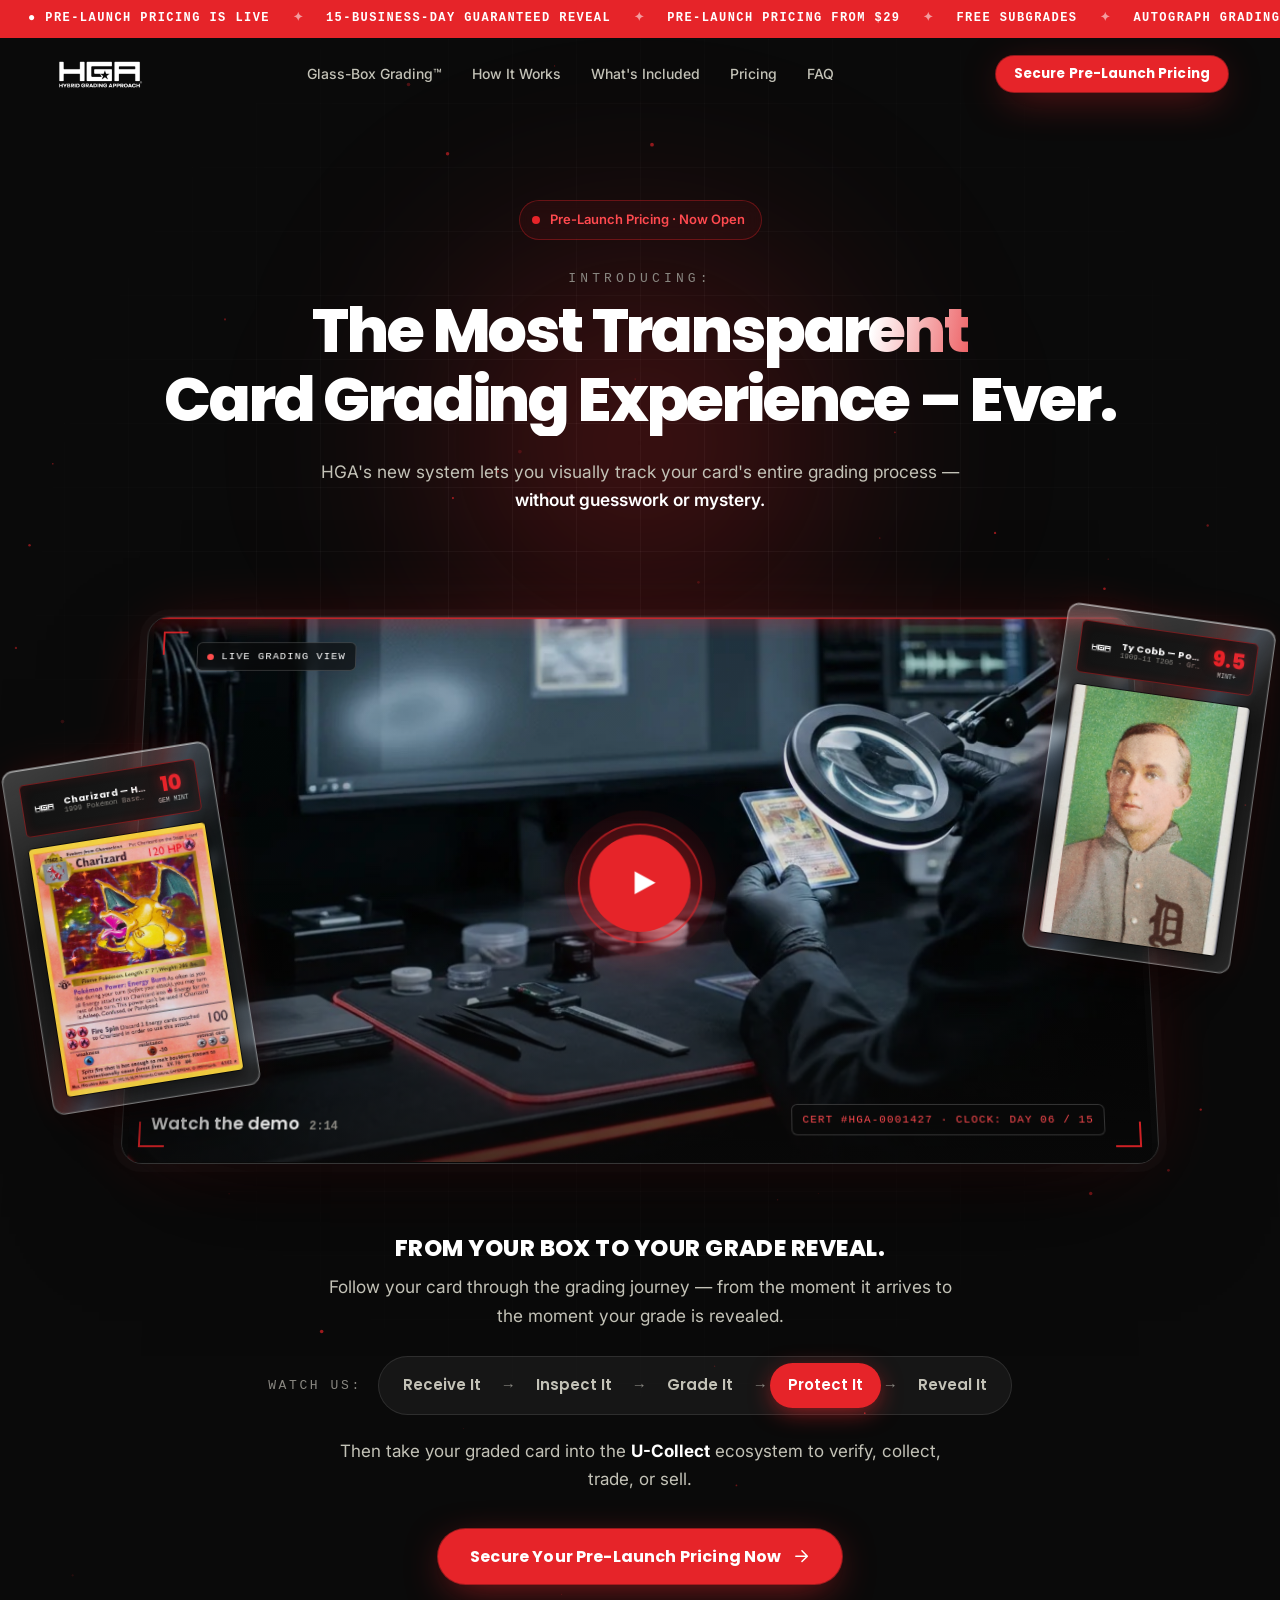
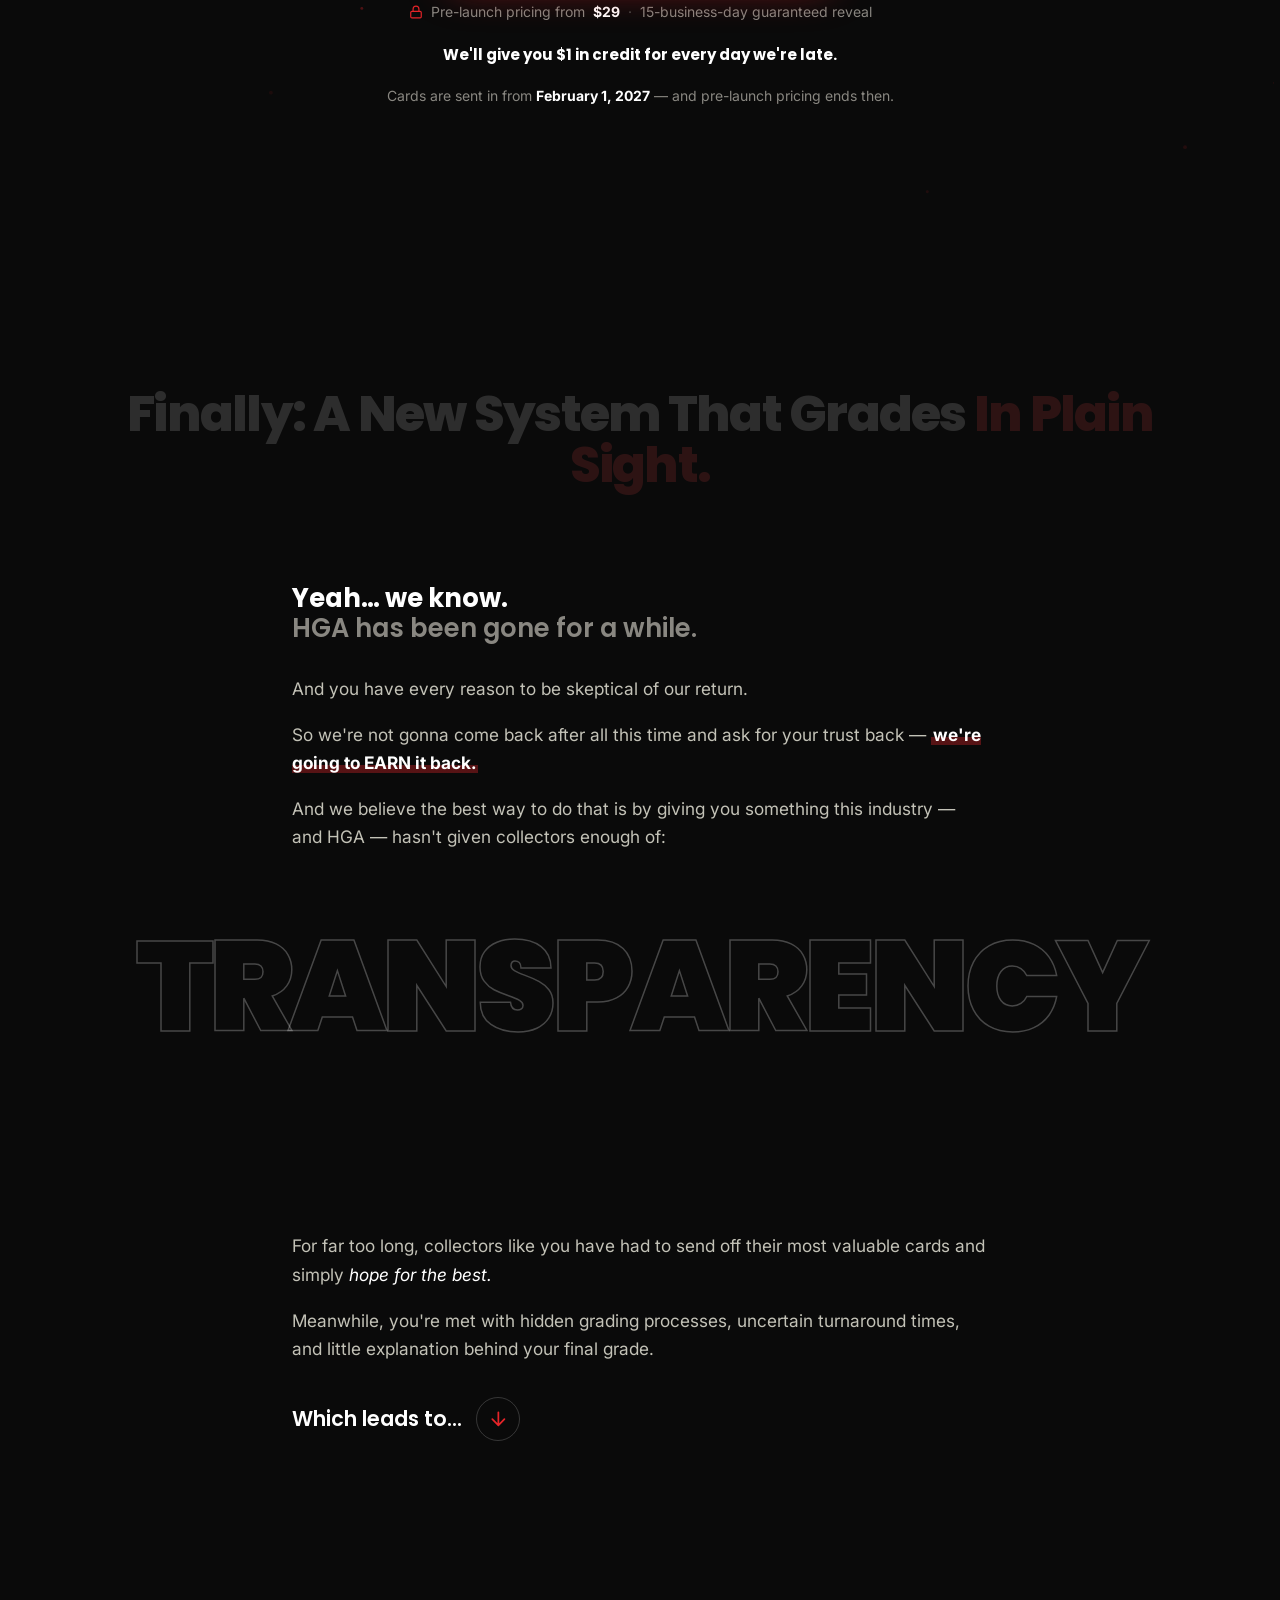
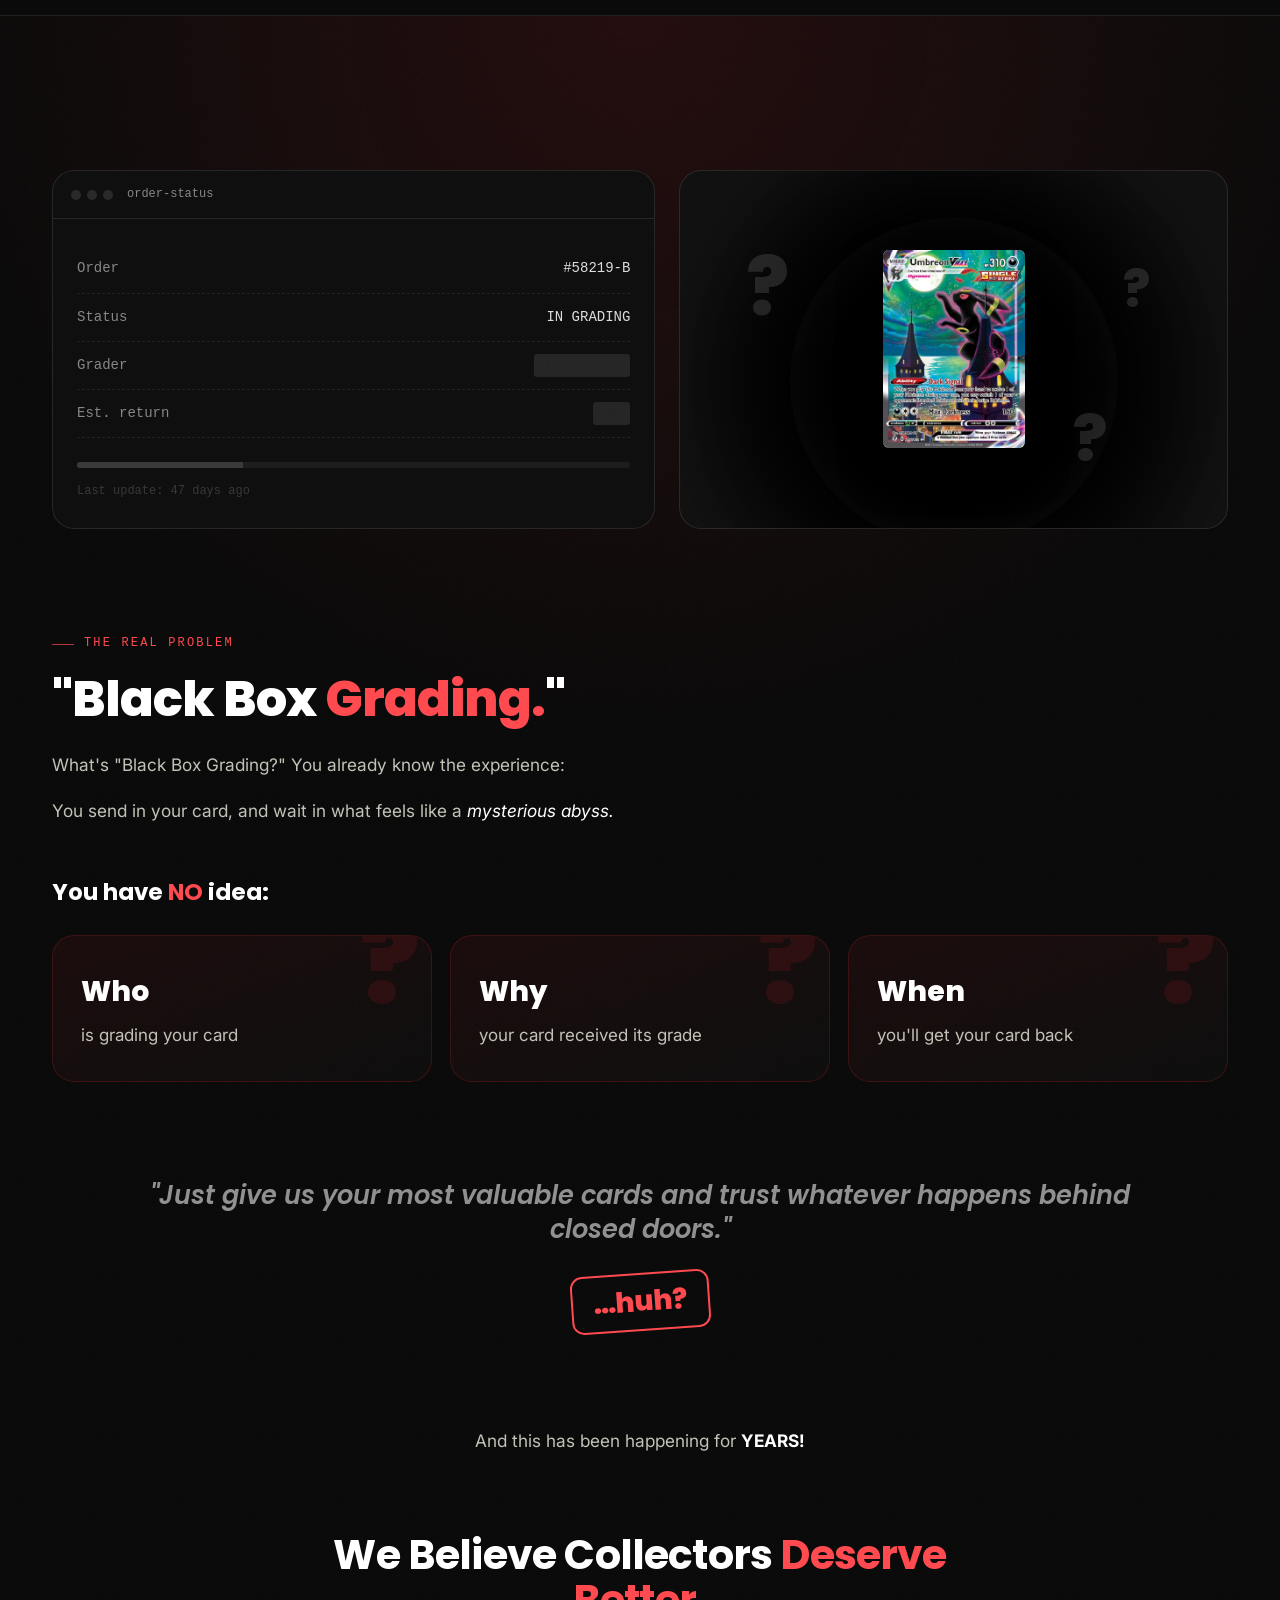
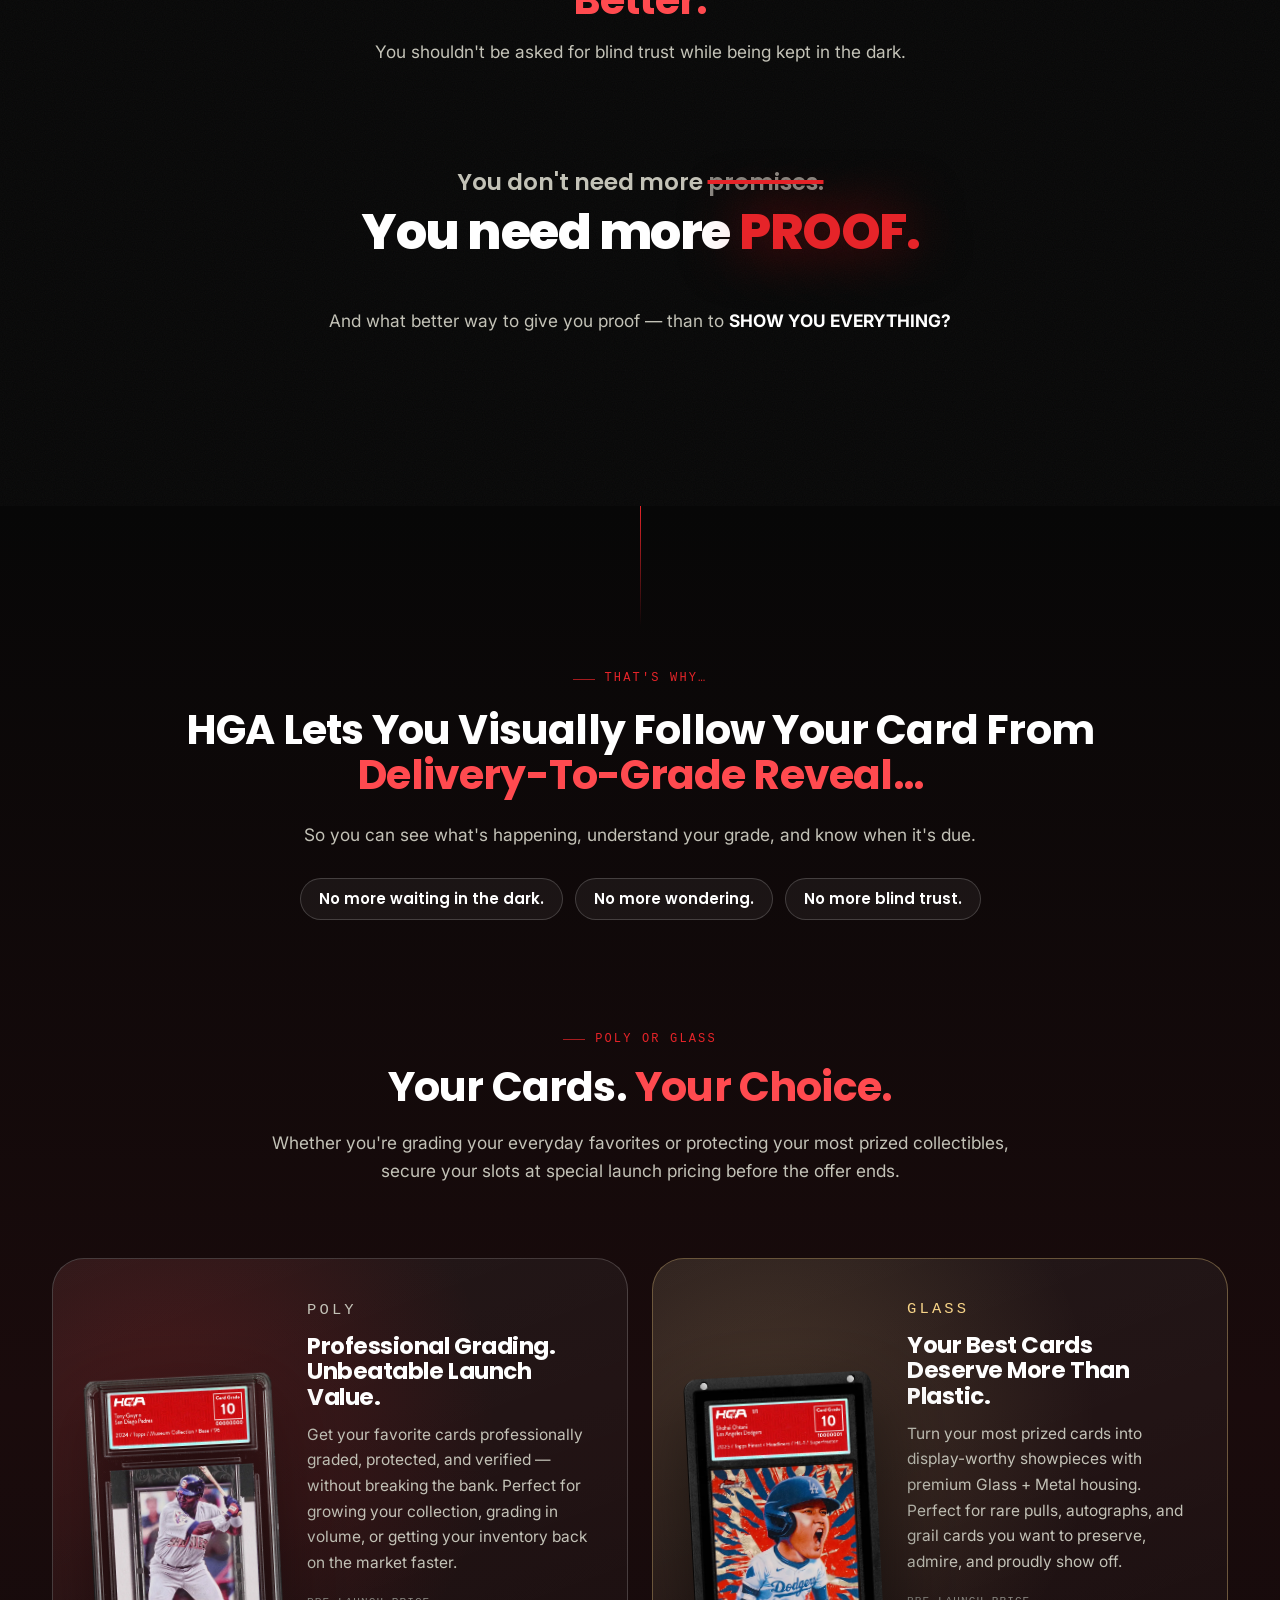
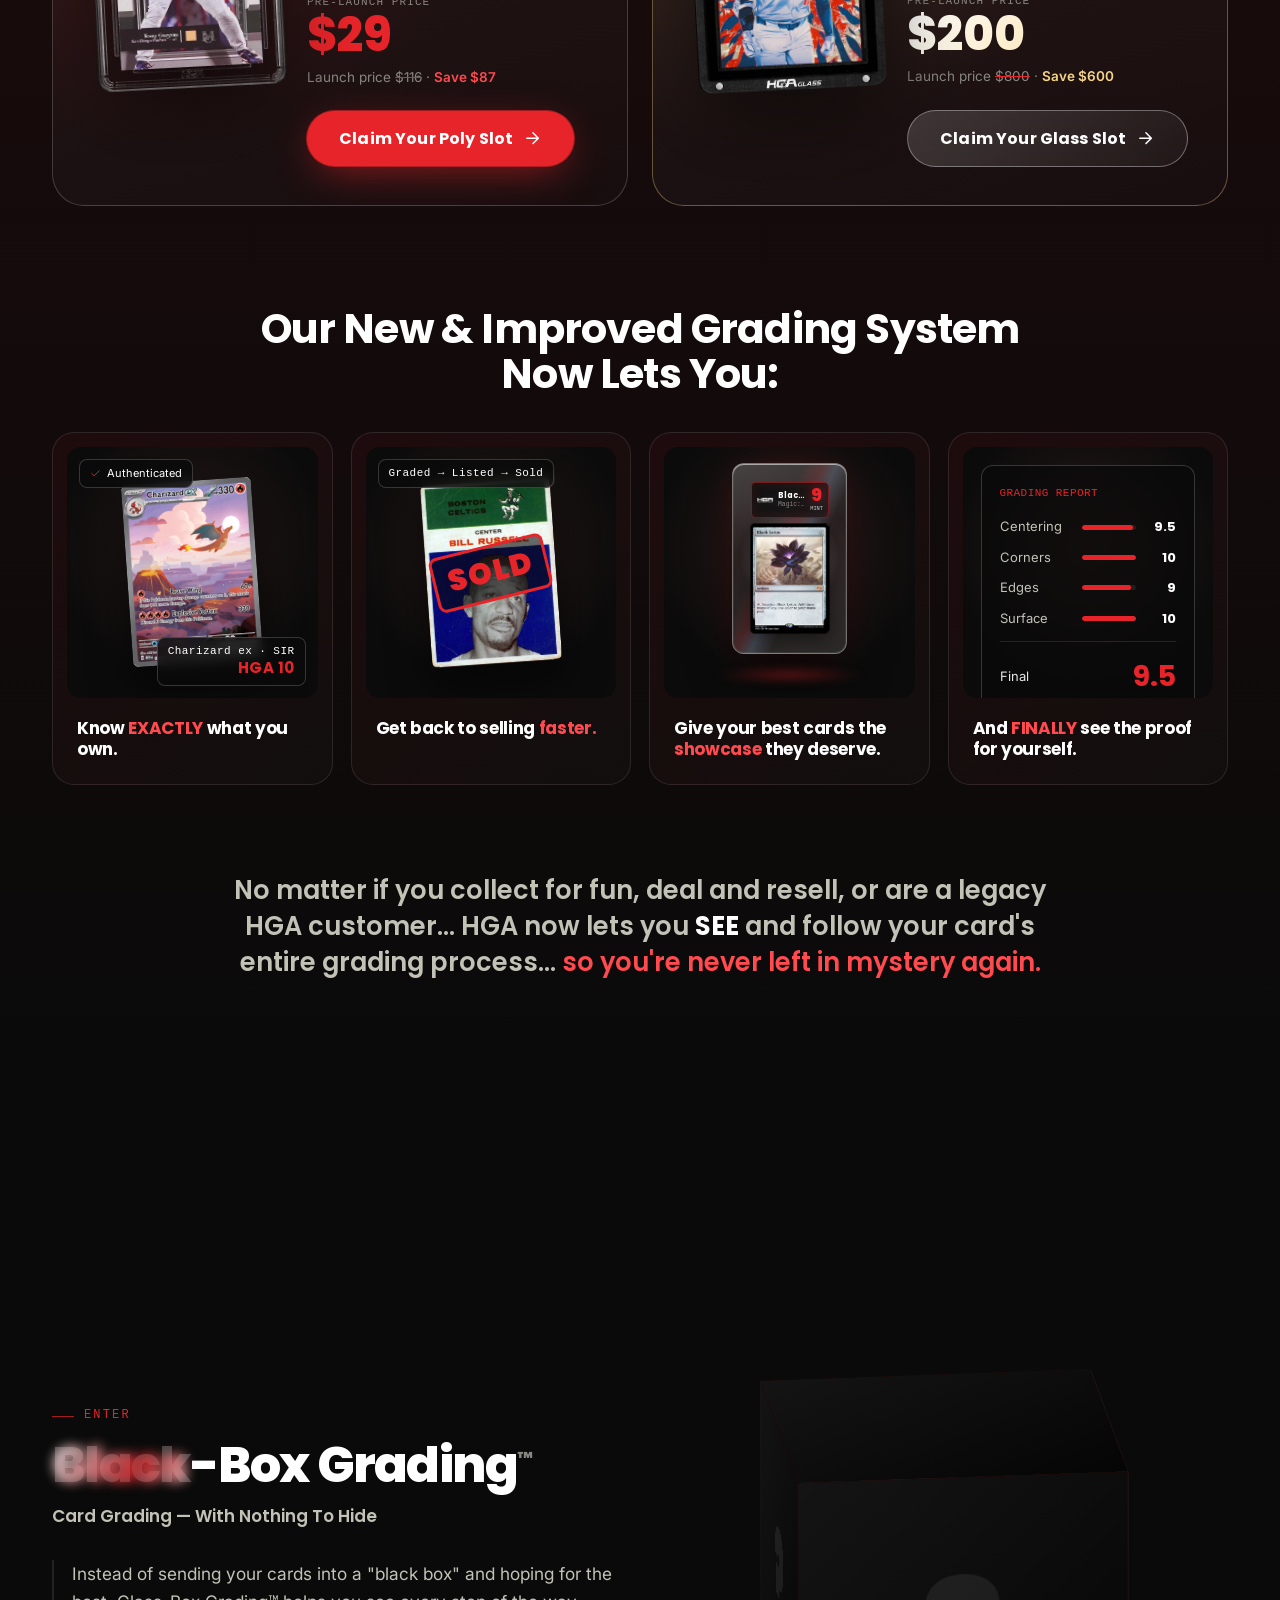
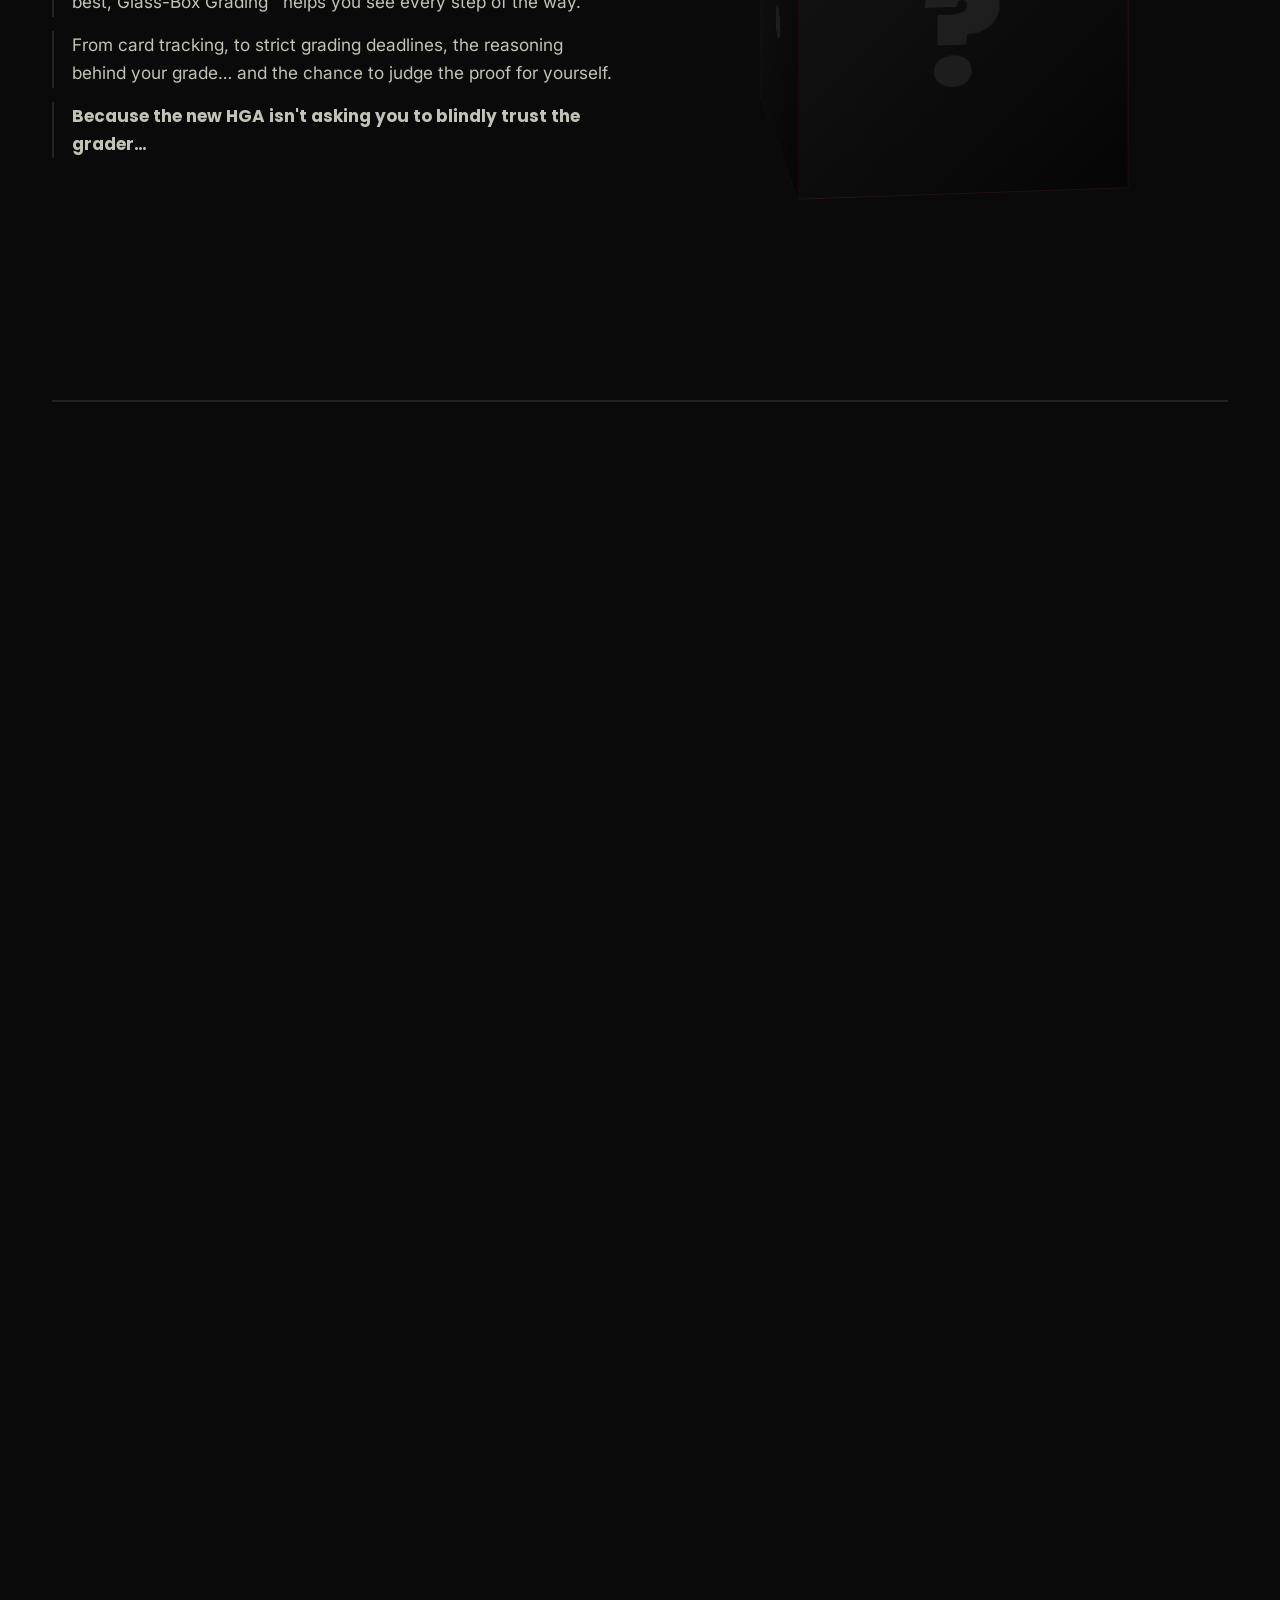
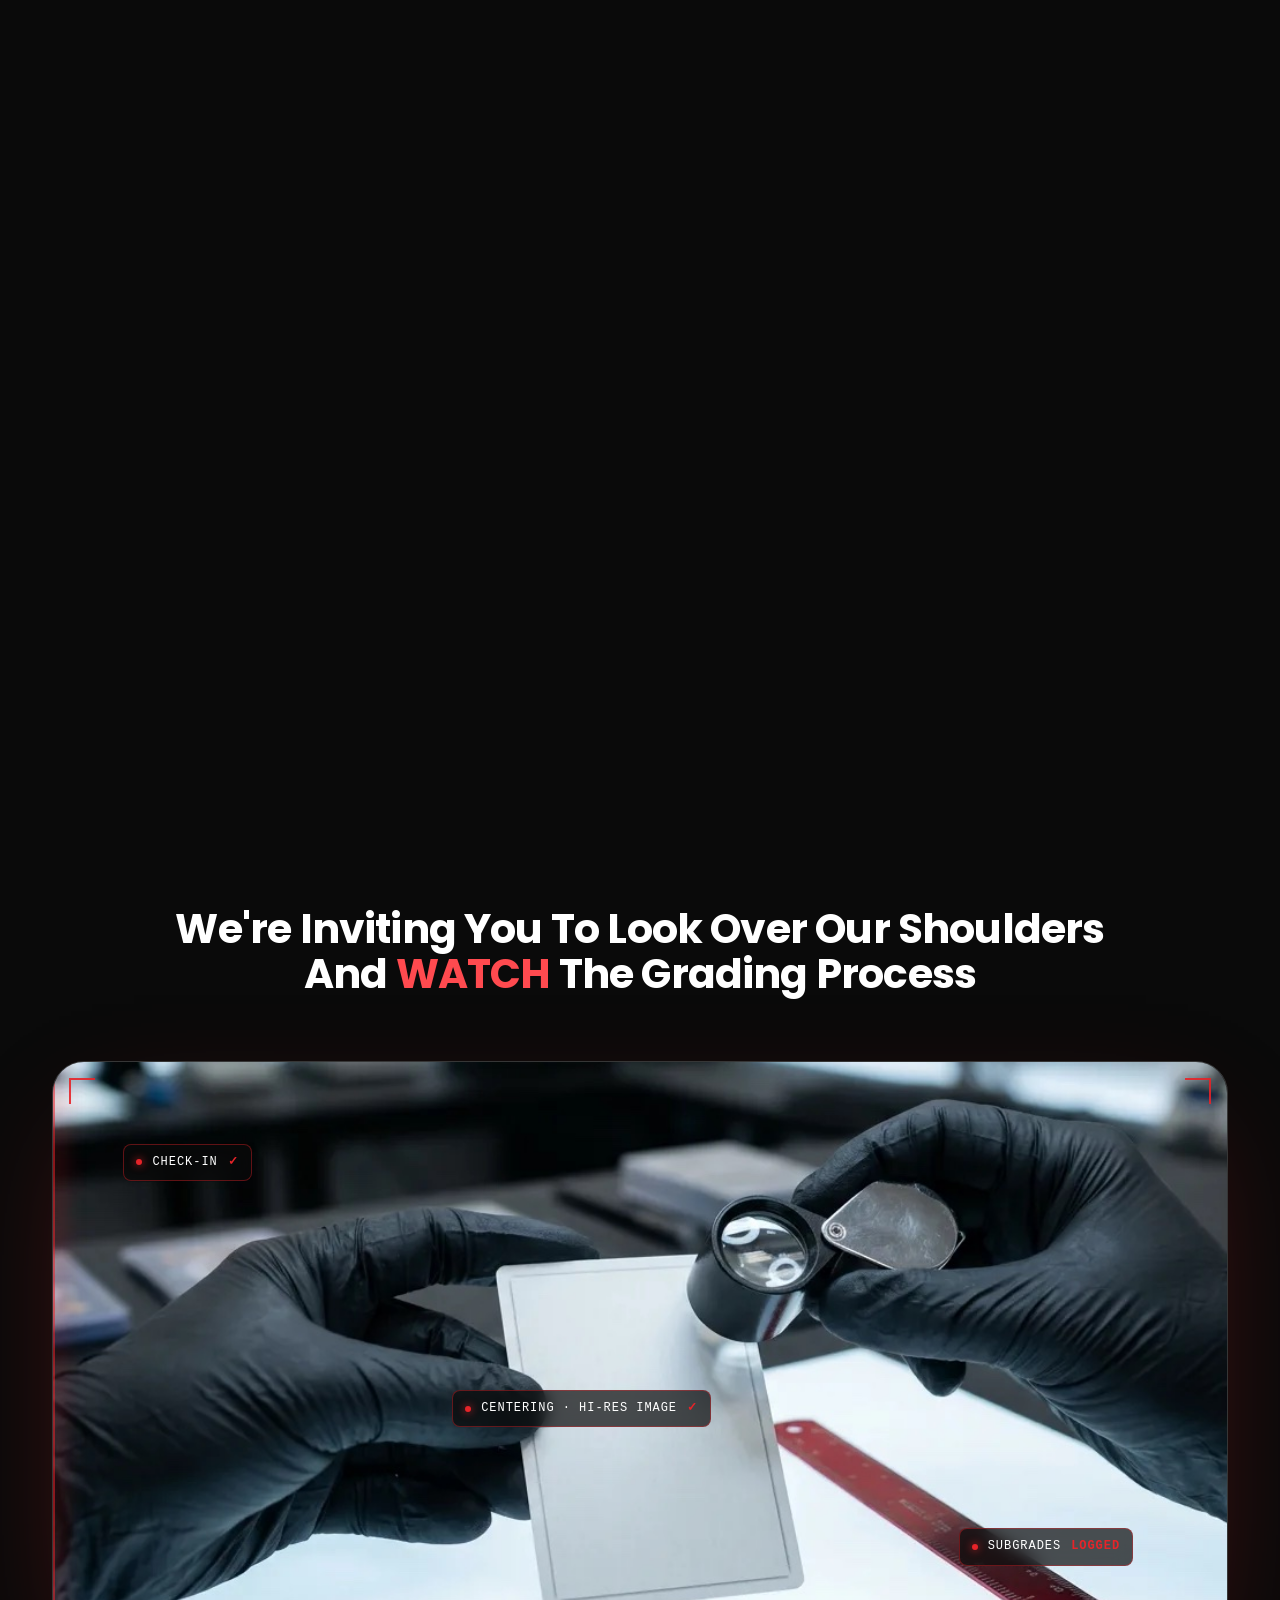
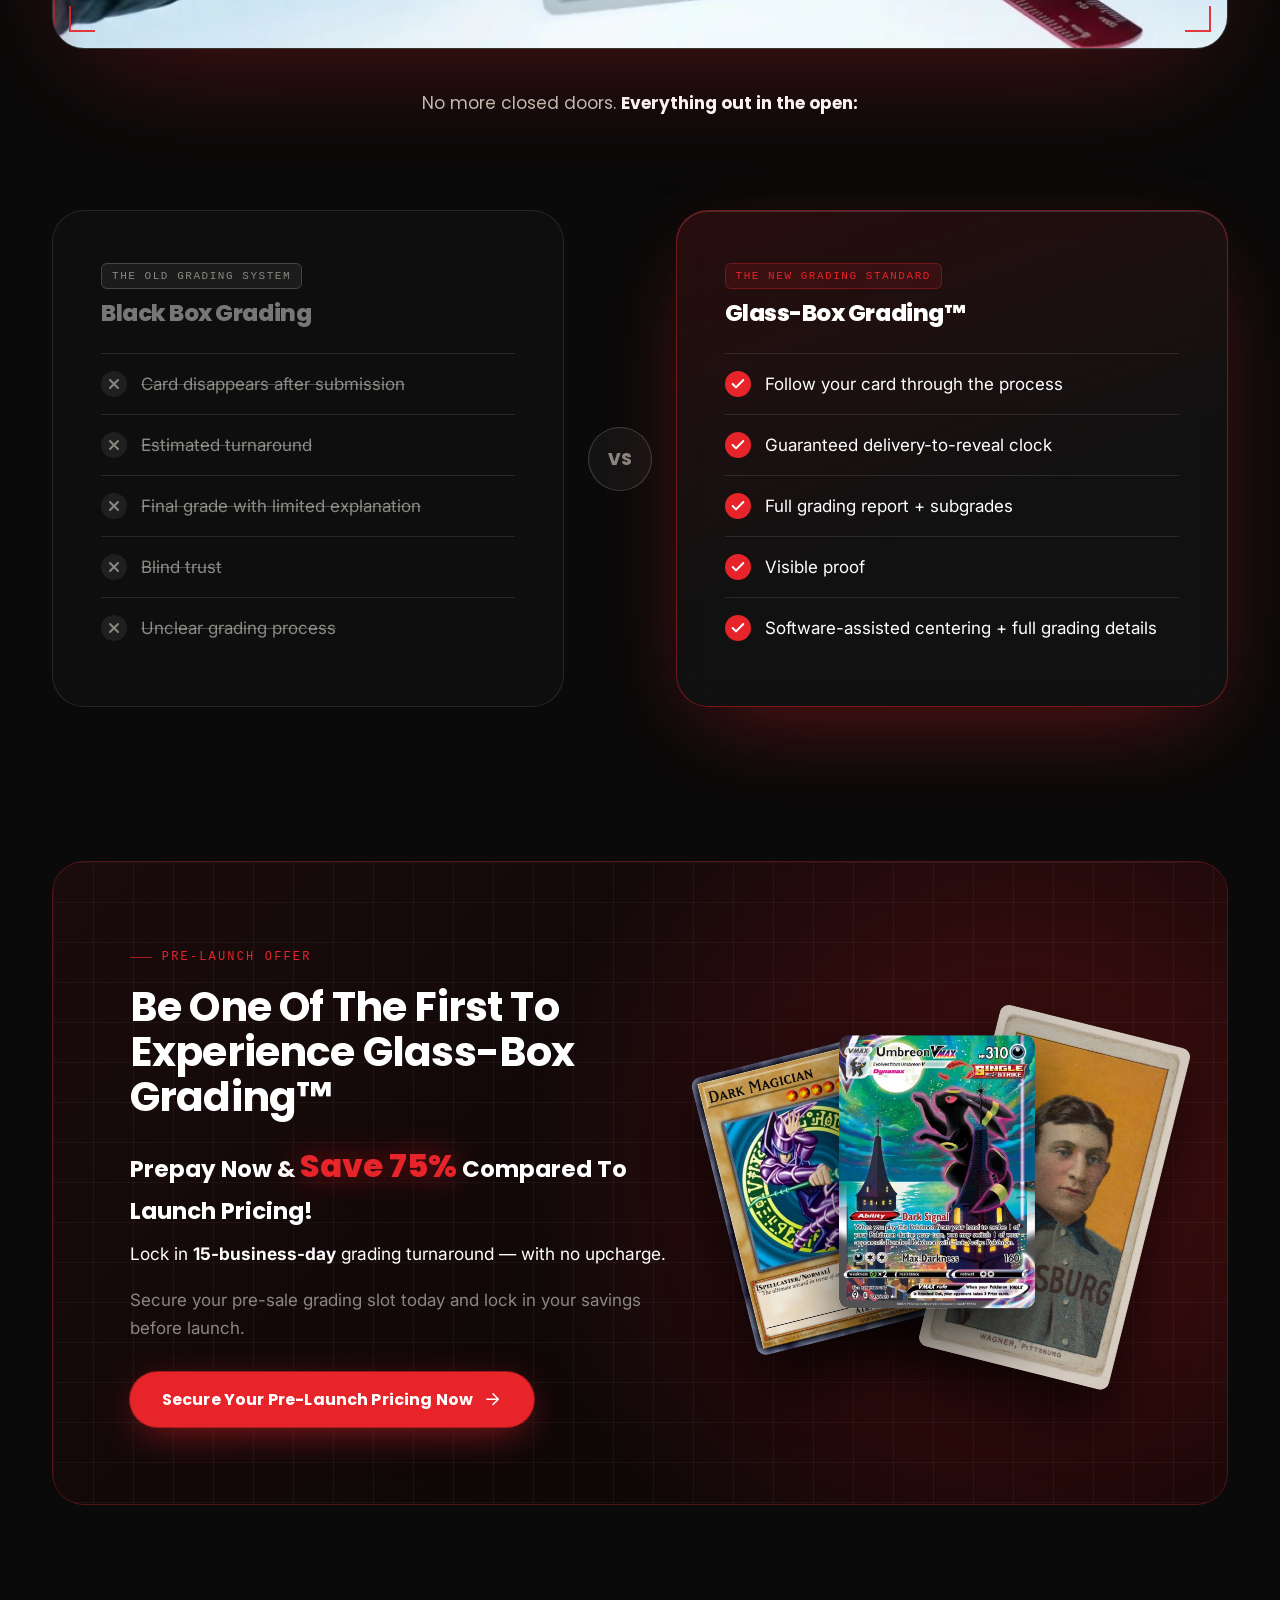
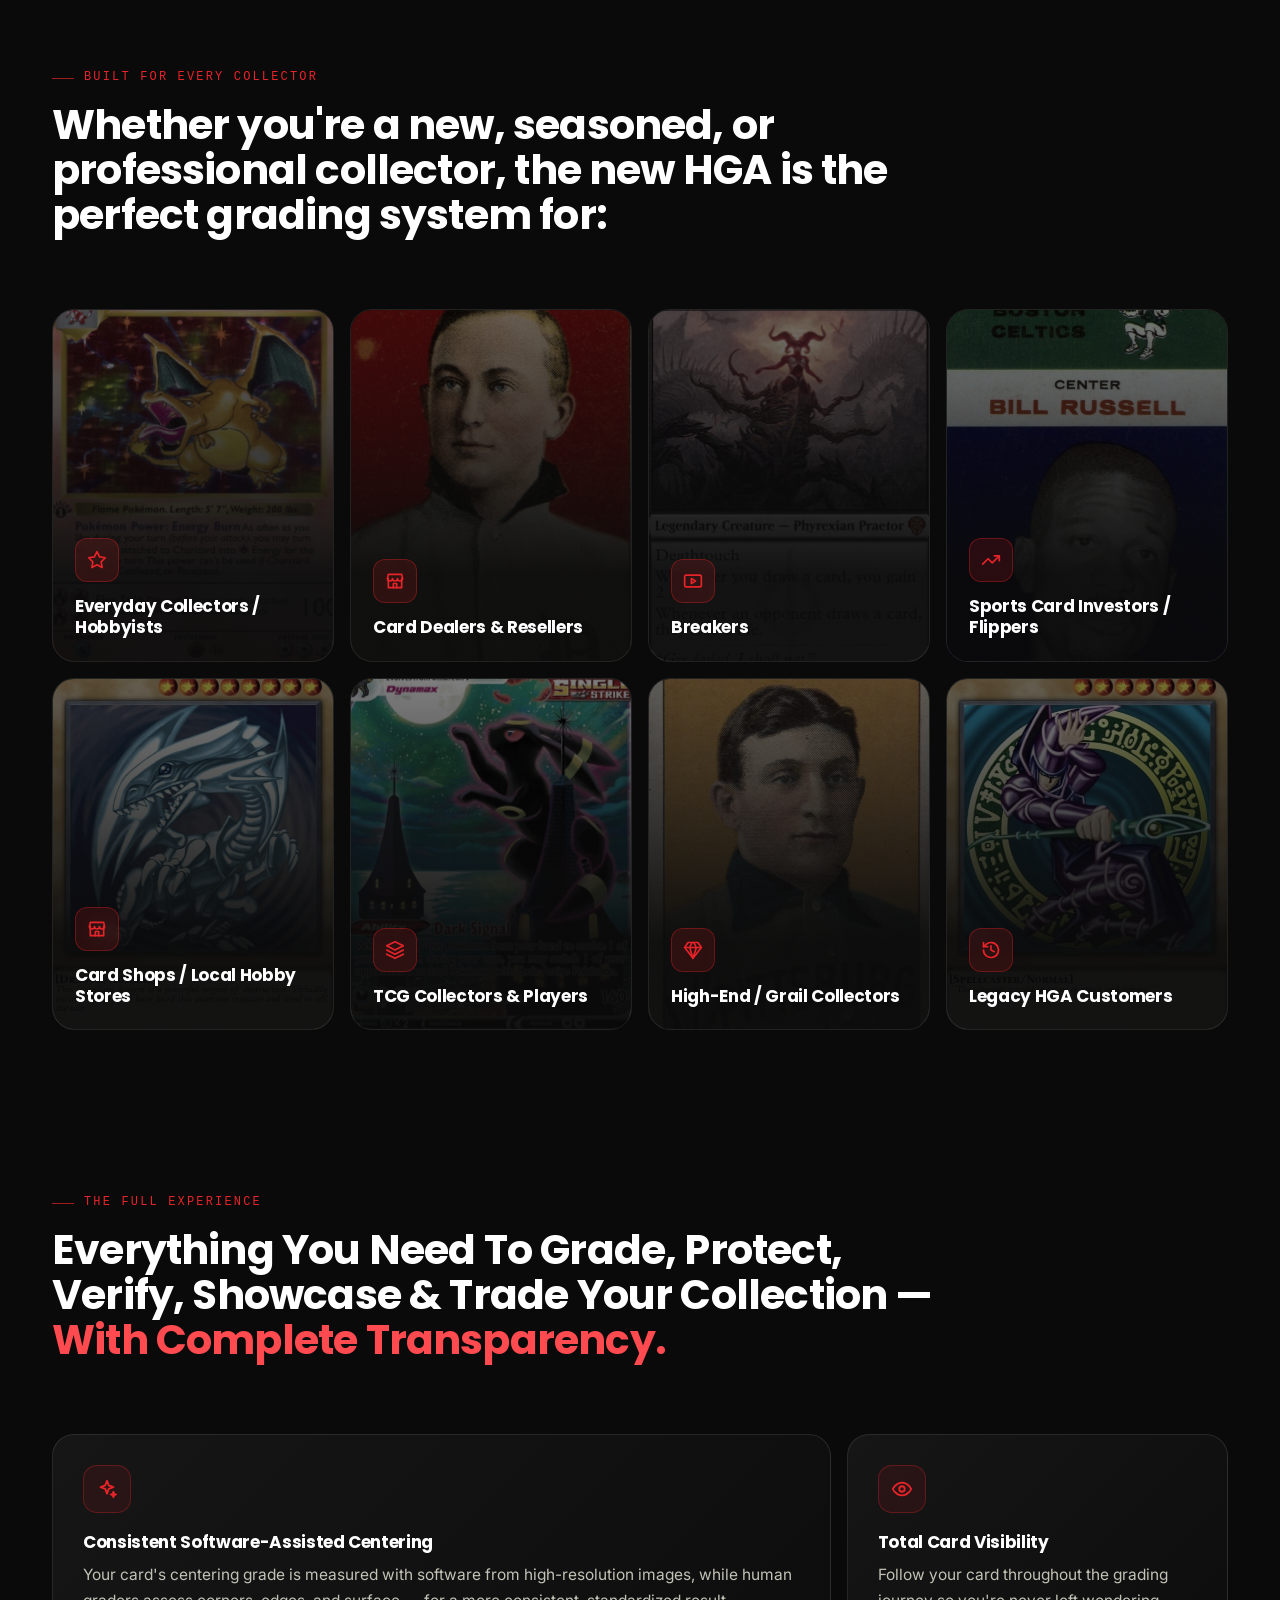
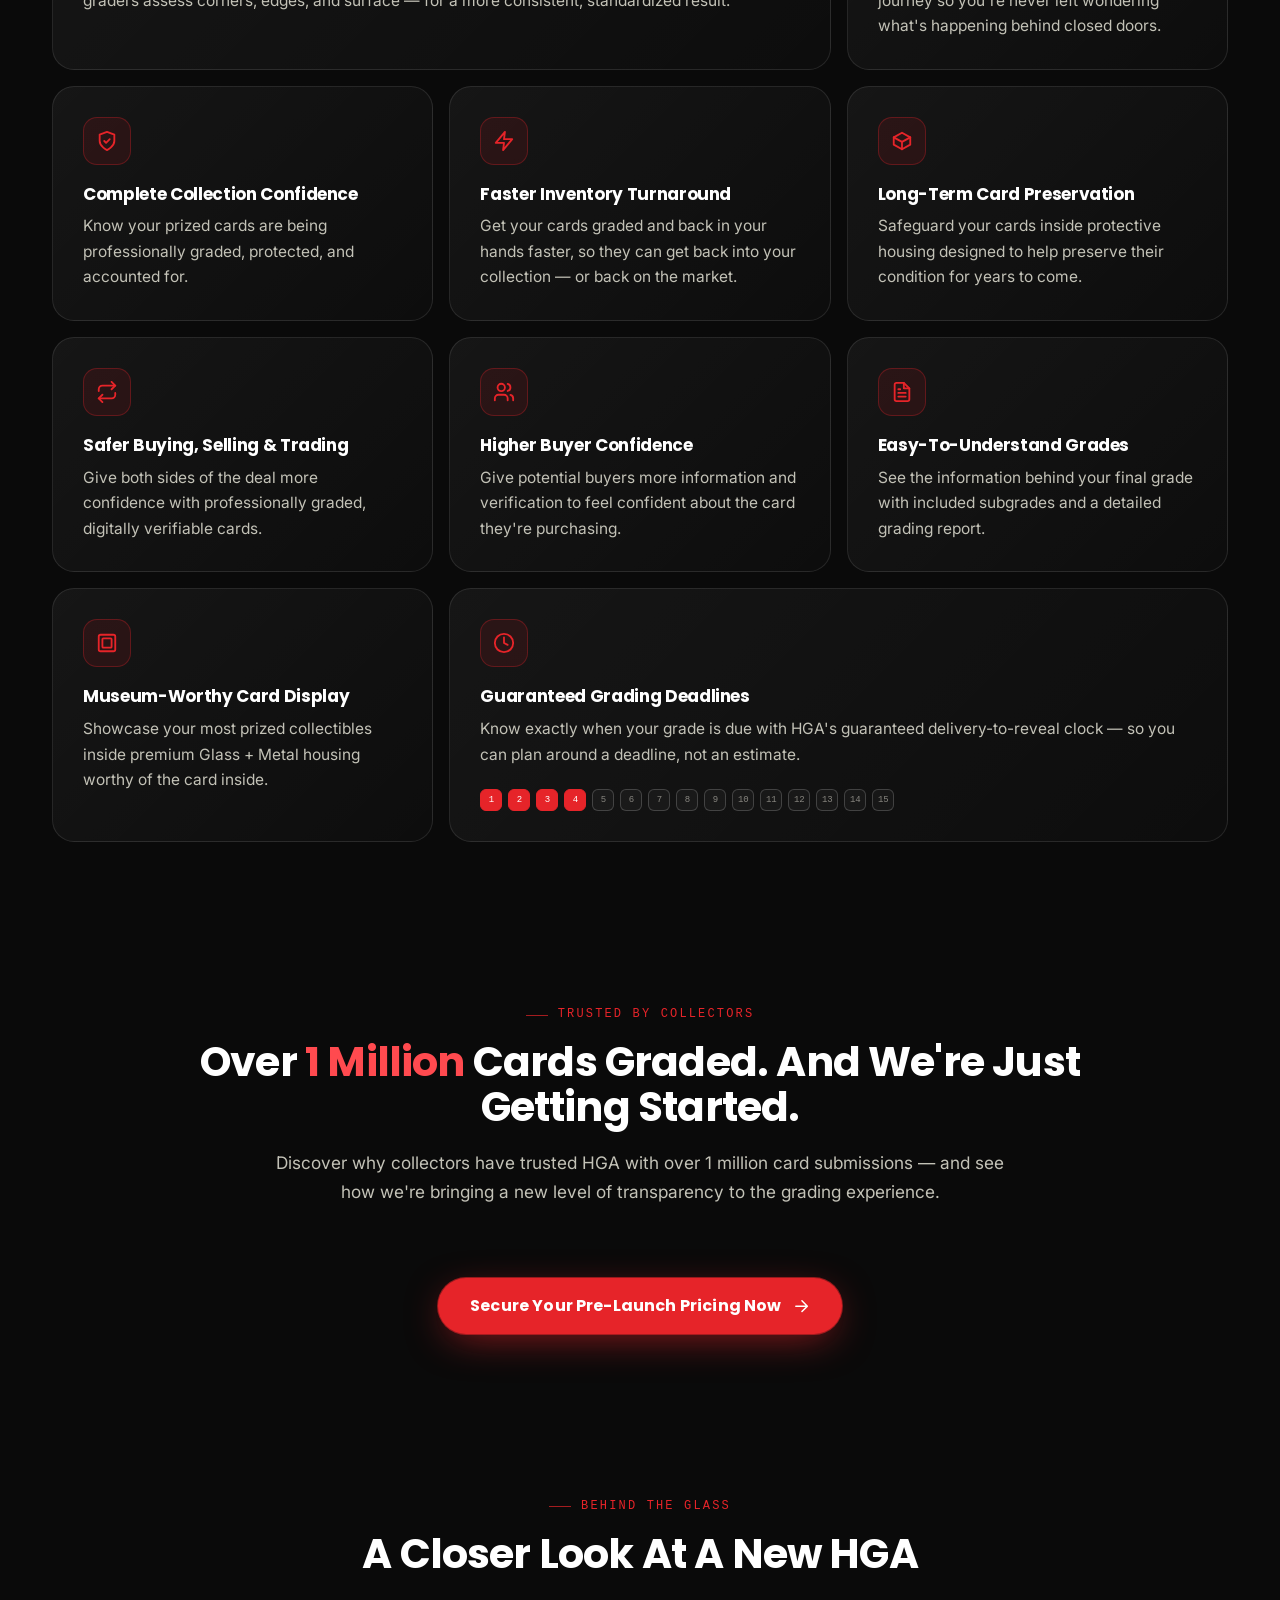
==== commit 88aff2d4: "copy updated" ====
--- a/index.html
+++ b/index.html
@@ -4,18 +4,18 @@
 <meta charset="utf-8" />
 <meta name="viewport" content="width=device-width, initial-scale=1" />
 <title>Card Grading Pre-Launch From $29 | HGA Glass-Box Grading™</title>
-<meta name="description" content="Transparent trading card grading with software-assisted grades, free subgrades, RFID + blockchain verification and a guaranteed 15-business-day turnaround. Lock in HGA pre-launch pricing from $29." />
+<meta name="description" content="Transparent trading card grading with software-assisted centering, human-graded corners, edges and surface, free subgrades, RFID chip and blockchain certification and a guaranteed 15-business-day turnaround. Lock in HGA pre-launch pricing from $29." />
 <meta name="robots" content="index, follow" />
 <!-- After publishing: add <link rel="canonical" href="FULL-LIVE-URL" /> and make og:image / twitter:image absolute URLs -->
 <meta property="og:type" content="website" />
 <meta property="og:site_name" content="HGA — Hybrid Grading Approach" />
 <meta property="og:title" content="The Most Transparent Card Grading Experience – Ever. | HGA" />
-<meta property="og:description" content="Follow your card from your box to your grade reveal. Software-assisted grading, free subgrades and a 15-business-day guarantee — pre-launch pricing from $29." />
+<meta property="og:description" content="Follow your card from your box to your grade reveal. Software-assisted centering, free subgrades and a 15-business-day guarantee — pre-launch pricing from $29." />
 <meta property="og:image" content="assets/photos/grader-bench.jpg" />
 <meta property="og:image:alt" content="An HGA grader inspecting a card under a loupe at the grading bench" />
 <meta name="twitter:card" content="summary_large_image" />
 <meta name="twitter:title" content="The Most Transparent Card Grading Experience – Ever. | HGA" />
-<meta name="twitter:description" content="Software-assisted card grading, free subgrades and a 15-business-day guarantee. Pre-launch pricing from $29." />
+<meta name="twitter:description" content="Software-assisted centering, free subgrades and a 15-business-day guarantee. Pre-launch pricing from $29." />
 <meta name="twitter:image" content="assets/photos/grader-bench.jpg" />
 <meta name="theme-color" content="#0a0a0a" />
 <link rel="icon" href="assets/hga-logo.png" />
@@ -42,19 +42,21 @@
    "@type": "Organization",
    "name": "HGA — Hybrid Grading Approach"
   },
-  "description": "Software-assisted trading card grading with full grading reports, free subgrades, RFID + blockchain verification and a 15-business-day guaranteed delivery-to-reveal clock.",
+  "description": "Trading card grading with software-assisted centering, human-graded corners, edges and surface, full grading reports, free subgrades, RFID chip and blockchain certification and a 15-business-day guaranteed delivery-to-reveal clock.",
   "offers": [
    {
     "@type": "Offer",
     "name": "Poly Slot (pre-launch)",
     "price": "29",
-    "priceCurrency": "USD"
+    "priceCurrency": "USD",
+    "priceValidUntil": "2027-02-01"
    },
    {
     "@type": "Offer",
     "name": "Glass Slot (pre-launch)",
     "price": "200",
-    "priceCurrency": "USD"
+    "priceCurrency": "USD",
+    "priceValidUntil": "2027-02-01"
    }
   ]
  },
@@ -128,14 +130,6 @@
    },
    {
     "@type": "Question",
-    "name": "How does HGA work with U-Collect?",
-    "acceptedAnswer": {
-     "@type": "Answer",
-     "text": "HGA handles the grading. U-Collect powers the connected experience around it — helping you track, verify, collect, trade and manage your cards in one ecosystem."
-    }
-   },
-   {
-    "@type": "Question",
     "name": "What card categories can I submit?",
     "acceptedAnswer": {
      "@type": "Answer",
@@ -196,8 +190,8 @@
 <!-- ============ TOP TICKER ============ -->
 <div class="ticker" aria-label="Pre-launch highlights">
   <div class="ticker-track">
-    <span><b>●</b> Pre-Launch Pricing Is Live</span><span>15-Business-Day Guaranteed Reveal</span><span>Pre-Launch Pricing From $29</span><span>Free Subgrades</span><span>Autograph Grading Included</span><span>RFID + Blockchain Verification</span><span>No Card-Value Upcharge Under $10K</span>
-    <span aria-hidden="true"><b>●</b> Pre-Launch Pricing Is Live</span><span aria-hidden="true">15-Business-Day Guaranteed Reveal</span><span aria-hidden="true">Pre-Launch Pricing From $29</span><span aria-hidden="true">Free Subgrades</span><span aria-hidden="true">Autograph Grading Included</span><span aria-hidden="true">RFID + Blockchain Verification</span><span aria-hidden="true">No Card-Value Upcharge Under $10K</span>
+    <span><b>●</b> Pre-Launch Pricing Is Live</span><span>15-Business-Day Guaranteed Reveal</span><span>Pre-Launch Pricing From $29</span><span>Free Subgrades</span><span>Autograph Grading Included</span><span>RFID Chip + Blockchain Certification</span><span>No Card-Value Upcharge Under $10,000</span><span>Cards Sent In From Feb 1, 2027</span><span>$1 Credit For Every Day We're Late</span>
+    <span aria-hidden="true"><b>●</b> Pre-Launch Pricing Is Live</span><span aria-hidden="true">15-Business-Day Guaranteed Reveal</span><span aria-hidden="true">Pre-Launch Pricing From $29</span><span aria-hidden="true">Free Subgrades</span><span aria-hidden="true">Autograph Grading Included</span><span aria-hidden="true">RFID Chip + Blockchain Certification</span><span aria-hidden="true">No Card-Value Upcharge Under $10,000</span><span aria-hidden="true">Cards Sent In From Feb 1, 2027</span><span aria-hidden="true">$1 Credit For Every Day We're Late</span>
   </div>
 </div>
 
@@ -292,6 +286,8 @@
     <div class="hero-cta load-in" style="--d:7">
       <a href="#pricing" class="btn btn-primary btn-lg">Secure Your Pre-Launch Pricing Now <svg><use href="#i-arrow"/></svg></a>
       <p class="cta-note"><span><svg><use href="#i-lock"/></svg> Pre-launch pricing from <b>$29</b></span><i class="sep">·</i><span>15-business-day guaranteed reveal</span></p>
+      <p class="cta-risk">We'll give you $1 in credit for every day we're late.</p>
+      <p class="cta-date">Cards are sent in from <b>February 1, 2027</b> — and pre-launch pricing ends then.</p>
     </div>
   </div>
 </section>
@@ -383,10 +379,41 @@
   <div class="container">
     <div class="tw-head">
       <p class="eyebrow reveal">That's why…</p>
-      <h2 class="h-lg reveal">HGA <span class="muted-ink">(Now Powered By U-Collect)</span> Lets You Visually Follow Your Card From <span class="accent">Delivery-To-Grade Reveal…</span></h2>
+      <h2 class="h-lg reveal">HGA Lets You Visually Follow Your Card From <span class="accent">Delivery-To-Grade Reveal…</span></h2>
       <p class="lead reveal">So you can see what's happening, understand your grade, and know when it's due.</p>
       <p class="tw-nos reveal"><span>No more waiting in the dark.</span><span>No more wondering.</span><span>No more blind trust.</span></p>
     </div>
+
+    <!-- Your Cards. Your Choice. (moved up so Glass shows early) -->
+    <div class="choice choice-inline" id="choice">
+    <div class="sec-head center">
+      <p class="eyebrow reveal">Poly or Glass</p>
+      <h2 class="h-lg reveal">Your Cards. <span class="accent">Your Choice.</span></h2>
+      <p class="lead reveal">Whether you're grading your everyday favorites or protecting your most prized collectibles, secure your slots at special launch pricing before the offer ends.</p>
+    </div>
+    <div class="choice-grid">
+      <article class="choice-card reveal">
+        <div class="choice-media"><img src="assets/slabs/poly-gwynn.webp" alt="A card in an HGA Poly slab" width="720" height="1198" loading="lazy" /></div>
+        <div class="choice-copy">
+          <p class="choice-kicker mono">Poly</p>
+          <h3>Professional Grading. Unbeatable Launch Value.</h3>
+          <p>Get your favorite cards professionally graded, protected, and verified — without breaking the bank. Perfect for growing your collection, grading in volume, or getting your inventory back on the market faster.</p>
+          <div class="choice-price"><small class="mono">Pre-Launch Price</small><b>$29</b><span class="choice-was">Launch price <s>$116</s> · <em>Save $87</em></span></div>
+          <a href="#pricing" class="btn btn-primary btn-lg">Claim Your Poly Slot <svg><use href="#i-arrow"/></svg></a>
+        </div>
+      </article>
+      <article class="choice-card choice-glass reveal" style="--d:1">
+        <div class="choice-media"><img src="assets/slabs/glass-ohtani.webp" alt="A card in an HGA Glass slab" width="720" height="1207" loading="lazy" /></div>
+        <div class="choice-copy">
+          <p class="choice-kicker mono">Glass</p>
+          <h3>Your Best Cards Deserve More Than Plastic.</h3>
+          <p>Turn your most prized cards into display-worthy showpieces with premium Glass + Metal housing. Perfect for rare pulls, autographs, and grail cards you want to preserve, admire, and proudly show off.</p>
+          <div class="choice-price"><small class="mono">Pre-Launch Price</small><b>$200</b><span class="choice-was">Launch price <s>$800</s> · <em>Save $600</em></span></div>
+          <a href="#pricing" class="btn btn-glass btn-lg">Claim Your Glass Slot <svg><use href="#i-arrow"/></svg></a>
+        </div>
+      </article>
+    </div>
+</div>
 
     <h2 class="h-lg tw-sub reveal">Our New &amp; Improved Grading System Now Lets You:</h2>
     <div class="benefit4">
@@ -466,10 +493,6 @@
           </div>
           <div class="cube-shadow"></div>
         </div>
-        <div class="gb-readout mono">
-          <span>OPACITY</span><b id="gbOpacity">100%</b>
-          <span>VISIBILITY</span><b id="gbVis">NONE</b>
-        </div>
       </div>
     </div>
     <div class="gb-progress"><span></span></div>
@@ -485,7 +508,7 @@
       <img src="assets/photos/lab-loupe.jpg" alt="A grader inspecting a card under a loupe" loading="lazy" />
       <span class="hud-corner tl"></span><span class="hud-corner tr"></span><span class="hud-corner bl"></span><span class="hud-corner br"></span>
       <div class="hud-tag ht1"><i></i> CHECK-IN <b>✓</b></div>
-      <div class="hud-tag ht2"><i></i> SURFACE SCAN <b>98.2%</b></div>
+      <div class="hud-tag ht2"><i></i> CENTERING · HI-RES IMAGE <b>✓</b></div>
       <div class="hud-tag ht3"><i></i> SUBGRADES <b>LOGGED</b></div>
       <div class="hud-scanline"></div>
     </div>
@@ -515,7 +538,7 @@
           <li><svg><use href="#i-check"/></svg>Guaranteed delivery-to-reveal clock</li>
           <li><svg><use href="#i-check"/></svg>Full grading report + subgrades</li>
           <li><svg><use href="#i-check"/></svg>Visible proof</li>
-          <li><svg><use href="#i-check"/></svg>Software-driven evaluation + grading details</li>
+          <li><svg><use href="#i-check"/></svg>Software-assisted centering + full grading details</li>
         </ul>
       </div>
     </div>
@@ -573,7 +596,7 @@
       <h2 class="h-lg reveal">Everything You Need To Grade, Protect, Verify, Showcase &amp; Trade Your Collection — <span class="accent">With Complete Transparency.</span></h2>
     </div>
     <div class="bento">
-      <article class="bento-item b-wide spot reveal"><span class="f-ico"><svg><use href="#i-spark"/></svg></span><h3>Consistent Software-Assisted Grading</h3><p>Evaluate every card with software-assisted technology against consistent grading criteria for a more standardized, data-driven result.</p><div class="ai-bars" aria-hidden="true"><i></i><i></i><i></i><i></i><i></i><i></i><i></i><i></i><i></i><i></i><i></i><i></i></div></article>
+      <article class="bento-item b-wide spot reveal"><span class="f-ico"><svg><use href="#i-spark"/></svg></span><h3>Consistent Software-Assisted Centering</h3><p>Your card's centering grade is measured with software from high-resolution images, while human graders assess corners, edges, and surface — for a more consistent, standardized result.</p><div class="ai-bars" aria-hidden="true"><i></i><i></i><i></i><i></i><i></i><i></i><i></i><i></i><i></i><i></i><i></i><i></i></div></article>
       <article class="bento-item spot reveal" style="--d:1"><span class="f-ico"><svg><use href="#i-eye"/></svg></span><h3>Total Card Visibility</h3><p>Follow your card throughout the grading journey so you're never left wondering what's happening behind closed doors.</p></article>
       <article class="bento-item spot reveal" style="--d:2"><span class="f-ico"><svg><use href="#i-shield"/></svg></span><h3>Complete Collection Confidence</h3><p>Know your prized cards are being professionally graded, protected, and accounted for.</p></article>
       <article class="bento-item spot reveal"><span class="f-ico"><svg><use href="#i-zap"/></svg></span><h3>Faster Inventory Turnaround</h3><p>Get your cards graded and back in your hands faster, so they can get back into your collection — or back on the market.</p></article>
@@ -595,12 +618,6 @@
       <h2 class="h-lg reveal">Over <span class="accent">1 Million</span> Cards Graded. And We're Just Getting Started.</h2>
       <p class="lead reveal">Discover why collectors have trusted HGA with over 1 million card submissions — and see how we're bringing a new level of transparency to the grading experience.</p>
     </div>
-    <div class="testis">
-      <!-- [TESTIMONIAL] [PHOTO] [NAME] — placeholders, replace with real customer content -->
-      <figure class="testi reveal"><div class="stars">★★★★★</div><blockquote>[Customer testimonial placeholder — a short quote about the HGA grading experience goes here.]</blockquote><figcaption><img src="assets/people/men-32.jpg" alt="" /><span><b>[Customer Name]</b><small>Verified HGA Customer</small></span></figcaption></figure>
-      <figure class="testi reveal" style="--d:1"><div class="stars">★★★★★</div><blockquote>[Customer testimonial placeholder — a short quote about the HGA grading experience goes here.]</blockquote><figcaption><img src="assets/people/women-44.jpg" alt="" /><span><b>[Customer Name]</b><small>Verified HGA Customer</small></span></figcaption></figure>
-      <figure class="testi reveal" style="--d:2"><div class="stars">★★★★★</div><blockquote>[Customer testimonial placeholder — a short quote about the HGA grading experience goes here.]</blockquote><figcaption><img src="assets/people/men-75.jpg" alt="" /><span><b>[Customer Name]</b><small>Verified HGA Customer</small></span></figcaption></figure>
-    </div>
     <div class="center reveal"><a href="#pricing" class="btn btn-primary btn-lg">Secure Your Pre-Launch Pricing Now <svg><use href="#i-arrow"/></svg></a></div>
   </div>
 </section>
@@ -610,7 +627,7 @@
   <div class="container">
     <div class="sec-head center">
       <p class="eyebrow reveal">Behind The Glass</p>
-      <h2 class="h-lg reveal">A Closer Look At A New HGA, <span class="accent">Powered By U-Collect</span></h2>
+      <h2 class="h-lg reveal">A Closer Look At A New HGA</h2>
       <p class="lead reveal">HGA handles the grading. U-Collect powers the connected experience around it — helping you track, verify, collect, trade and manage your cards in one ecosystem.</p>
     </div>
     <div class="eco reveal">
@@ -655,47 +672,6 @@
       <div class="slab" data-tilt><div class="slab-label"><img src="assets/hga-logo.png" alt="" class="slab-logo" /><div class="slab-meta"><b>Sheoldred</b><span>Magic: The Gathering</span></div><div class="slab-grade"><b>10</b><span>Gem Mint</span></div></div><div class="slab-window"><img src="assets/cards/sheoldred.jpg" alt="Placeholder Magic card" loading="lazy" /></div><span class="slab-shine"></span></div>
       <p>Magic Cards</p>
     </div>
-    <div class="cat reveal" style="--d:4">
-      <div class="slab" data-tilt><div class="slab-label"><img src="assets/hga-logo.png" alt="" class="slab-logo" /><div class="slab-meta"><b>[UFC Card]</b><span>Image placeholder</span></div><div class="slab-grade"><b>9</b><span>Mint</span></div></div><div class="slab-window"><div class="ph-card ph-ufc"><span>UFC</span><small>Card image<br/>placeholder</small></div></div><span class="slab-shine"></span></div>
-      <p>UFC Cards</p>
-    </div>
-    <div class="cat reveal" style="--d:5">
-      <div class="slab" data-tilt><div class="slab-label"><img src="assets/hga-logo.png" alt="" class="slab-logo" /><div class="slab-meta"><b>Mickey Mouse</b><span>Disney Lorcana</span></div><div class="slab-grade"><b>10</b><span>Gem Mint</span></div></div><div class="slab-window"><img src="assets/cards/mickey.jpg" alt="Placeholder Disney card" loading="lazy" /></div><span class="slab-shine"></span></div>
-      <p>Disney Cards</p>
-    </div>
-  </div>
-</section>
-
-<!-- ============ 14b. YOUR CARDS. YOUR CHOICE. ============ -->
-<section class="choice">
-  <div class="container">
-    <div class="sec-head center">
-      <p class="eyebrow reveal">Poly or Glass</p>
-      <h2 class="h-lg reveal">Your Cards. <span class="accent">Your Choice.</span></h2>
-      <p class="lead reveal">Whether you're grading your everyday favorites or protecting your most prized collectibles, secure your slots at special launch pricing before the offer ends.</p>
-    </div>
-    <div class="choice-grid">
-      <article class="choice-card reveal">
-        <div class="choice-media"><img src="assets/slabs/poly-gwynn.webp" alt="A card in an HGA Poly slab" width="720" height="1198" loading="lazy" /></div>
-        <div class="choice-copy">
-          <p class="choice-kicker mono">Poly</p>
-          <h3>Professional Grading. Unbeatable Launch Value.</h3>
-          <p>Get your favorite cards professionally graded, protected, and verified — without breaking the bank. Perfect for growing your collection, grading in volume, or getting your inventory back on the market faster.</p>
-          <div class="choice-price"><small class="mono">Pre-Launch Price</small><b>$29</b></div>
-          <a href="#pricing" class="btn btn-primary btn-lg">Claim Your Poly Slot <svg><use href="#i-arrow"/></svg></a>
-        </div>
-      </article>
-      <article class="choice-card choice-glass reveal" style="--d:1">
-        <div class="choice-media"><img src="assets/slabs/glass-ohtani.webp" alt="A card in an HGA Glass slab" width="720" height="1207" loading="lazy" /></div>
-        <div class="choice-copy">
-          <p class="choice-kicker mono">Glass</p>
-          <h3>Your Best Cards Deserve More Than Plastic.</h3>
-          <p>Turn your most prized cards into display-worthy showpieces with premium Glass + Metal housing. Perfect for rare pulls, autographs, and grail cards you want to preserve, admire, and proudly show off.</p>
-          <div class="choice-price"><small class="mono">Pre-Launch Price</small><b>$200</b></div>
-          <a href="#pricing" class="btn btn-glass btn-lg">Claim Your Glass Slot <svg><use href="#i-arrow"/></svg></a>
-        </div>
-      </article>
-    </div>
   </div>
 </section>
 
@@ -704,7 +680,6 @@
   <div class="container">
     <h2 class="h-lg center reveal">Despite Our New Beginning, <span class="accent">We're Not Starting From Zero…</span></h2>
     <div class="stat-grid">
-      <div class="stat reveal" style="--d:0"><b><span data-count="900000">900,000</span>+</b><p>Customers Served</p><small class="mono">[Source placeholder]</small></div>
       <div class="stat reveal" style="--d:1"><b><span data-count="1">1</span>M+</b><p>Cards Graded</p><small class="mono">[Source placeholder]</small></div>
       <div class="stat reveal" style="--d:2"><b><span data-count="85">85</span>%+</b><p>Collectors desire more transparency in grading.</p><small class="mono">[Source placeholder]</small></div>
       <div class="stat reveal" style="--d:3"><b><em>Up to</em> <span data-count="80">80</span>%</b><p>More Resale Value</p><small class="mono">[Source placeholder]</small></div>
@@ -751,7 +726,7 @@
 
       <div class="tl-step reveal">
         <span class="tl-num">03</span>
-        <div class="tl-copy"><h3>Grade It</h3><p>HGA's advanced grading software helps evaluate your card against standardized criteria, with grading details, included subgrades, and a full grading report explaining your final grade.</p></div>
+        <div class="tl-copy"><h3>Grade It</h3><p>HGA's software measures your card's centering from high-resolution images, while human graders evaluate corners, edges, and surface — with included subgrades and a full grading report explaining your final grade.</p></div>
         <!-- [IMAGE] -->
         <div class="tl-visual">
           <div class="ui-card">
@@ -836,10 +811,10 @@
         <ul class="skm-list">
           <li class="reveal"><svg><use href="#i-eyeoff"/></svg><div><h3>Blind Grading For Greater Objectivity</h3><p>HGA separates centering and grading into distinct steps, while keeping graders unaware of whose card they're evaluating – helping keep the focus on the card, not its owner.</p></div></li>
           <li class="reveal"><svg><use href="#i-clock"/></svg><div><h3>Guaranteed Delivery-To-Reveal Clock</h3><p>Know exactly when your grade is due — backed by HGA's 15-business-day "No Excuses" guarantee.</p></div></li>
-          <li class="reveal"><svg><use href="#i-spark"/></svg><div><h3>Software-Assisted Grading</h3><p>Software-assisted technology helps evaluate your card against consistent grading criteria for a more standardized, data-driven result.</p></div></li>
+          <li class="reveal"><svg><use href="#i-spark"/></svg><div><h3>Software-Assisted Centering</h3><p>Software measures your card's centering from high-resolution images for a more consistent, data-driven result. Corners, edges, and surface are graded by human graders.</p></div></li>
           <li class="reveal"><svg><use href="#i-pen"/></svg><div><h3>Autograph Grading Included</h3><p>Submitting a signed card? Get an autograph grade where applicable without paying for an additional add-on.</p></div></li>
           <li class="reveal"><svg><use href="#i-nfc"/></svg><div><h3>RFID Verification + Blockchain Certification</h3><p>Tap your card's label with your phone to access its permanent digital record.</p><p>Each card is blockchain-certified, creating an additional layer of protection against card swapping and fraudulent verification.</p></div></li>
-          <li class="reveal"><svg><use href="#i-dollar"/></svg><div><h3>No Card-Value Upcharge Under $10K</h3><p>Pay the same grading price on cards valued under $10,000 — without surprise value-based grading fees.</p><p class="fine">For cards valued above $10,000, a 2% insurance and handling upcharge applies.</p></div></li>
+          <li class="reveal"><svg><use href="#i-dollar"/></svg><div><h3>No Card-Value Upcharge Under $10,000</h3><p>Pay the same grading price on cards valued under $10,000 — without surprise value-based grading fees.</p><p class="fine">For cards valued above $10,000, a 2% insurance and handling upcharge applies.</p></div></li>
         </ul>
       </div>
       <!-- Image: Premium autographed card with the signature highlighted + AUTO GRADE indicator -->
@@ -859,11 +834,9 @@
       <div class="skm-copy">
         <h2 class="skm-title reveal"><span>Get</span> More</h2>
         <ul class="skm-list skm-list-2">
-          <li class="reveal"><svg><use href="#i-tag"/></svg><div><h3>Custom Labels</h3><p>Personalize the presentation of your graded card with custom label options.</p></div></li>
           <li class="reveal"><svg><use href="#i-size"/></svg><div><h3>60+ Card Sizes Supported</h3><p>From standard trading cards to oversized collectibles and unique booklet formats, HGA accommodates over 60 different card sizes.</p><p>And if we don't have a size that fits your card? We'll create one that does.</p></div></li>
           <li class="reveal"><svg><use href="#i-star"/></svg><div><h3>Special-Edition Launch Label</h3><p>Mark your card as part of HGA's relaunch with an exclusive launch-edition label.</p></div></li>
           <li class="reveal"><svg><use href="#i-cal"/></svg><div><h3>Priority Grading-Calendar Access</h3><p>Pre-launch buyers get priority access to available grading dates when HGA reopens.</p></div></li>
-          <li class="reveal"><svg><use href="#i-crown"/></svg><div><h3>Club U Benefits</h3><p>Unlock additional benefits throughout the U-Collect ecosystem.</p></div></li>
           <li class="reveal"><svg><use href="#i-gem"/></svg><div><h3>Earn The Exclusive HGA Flawless Gold Label</h3><p>Score a perfect 10 on all four subgrades: centering, corners, edges, and surface – and your card earns HGA's special Flawless Gold Label.</p><p class="fine">Available for both Poly and Glass graded cards.</p></div></li>
         </ul>
       </div>
@@ -894,28 +867,30 @@
     <div class="sec-head center">
       <p class="eyebrow eyebrow-gold reveal"><span class="live-dot"></span> An extremely limited time offer</p>
       <h2 class="h-xl reveal">Grade Your Cards In 15 Business Days — <span class="accent">Starting At Just $29</span></h2>
+      <p class="offer-risk reveal">We'll give you $1 in credit for every day we're late.</p>
       <p class="lead reveal"><b>Lock In Pre-Launch Pricing Before HGA Officially Reopens.</b><br/>Be among the first collectors to experience Glass-Box Grading™ and secure your grading slots at special pre-launch pricing.</p>
-    </div>
+      <p class="offer-date reveal">Cards are sent in from <b>February 1, 2027</b> — and pre-launch pricing ends then.</p>
+    </div>
+    <p class="includes reveal"><svg><use href="#i-check"/></svg> Each grade includes: four subgrades, RFID chip, glass or poly housing, grading report, choose your slot on the calendar.</p>
 
     <div class="plans">
       <article class="plan plan-poly reveal" id="claim-poly">
         <header>
           <span class="plan-kicker">Poly Slot</span>
           <div class="plan-pic"><img src="assets/slabs/poly-mazur-auto.webp" alt="A card in an HGA Poly slab" width="720" height="1198" loading="lazy" /></div>
-          <div class="plan-price"><span class="now"><small>Pre-Launch Price</small><b>$29</b></span></div>
+          <div class="plan-price"><span class="was"><small>Launch Price</small><s>$116</s></span><span class="now"><small>Pre-Launch Price</small><b>$29</b></span></div>
+          <span class="save">Save $87</span>
         </header>
         <ul class="plan-list">
           <li>15-Business-Day Grade Reveal</li>
-          <li>Software-Assisted Grading</li>
+          <li>Software-Assisted Centering</li>
           <li>Full Grading Report</li>
           <li>FREE Subgrades</li>
           <li>60+ Card Sizes</li>
           <li>Autograph Grading Included</li>
-          <li>U-Collect Tracking</li>
-          <li>RFID Chip + Digital Verification</li>
+          <li>RFID Chip + Blockchain Certification</li>
           <li>Priority Grading-Calendar Access</li>
-          <li>Club U Benefits</li>
-          <li>No Card-Value Upcharge Under $10K</li>
+          <li>No Card-Value Upcharge Under $10,000 <small>(a 2% insurance and handling upcharge applies above)</small></li>
         </ul>
         <a href="#claim-poly" class="btn btn-primary btn-block btn-lg">Claim My $29 Poly Slot <svg><use href="#i-arrow"/></svg></a>
       </article>
@@ -925,7 +900,8 @@
         <header>
           <span class="plan-kicker">Glass Slot</span>
           <div class="plan-pic"><img src="assets/slabs/glass-jenkins.webp" alt="A card in an HGA Glass slab" width="720" height="1207" loading="lazy" /></div>
-          <div class="plan-price"><span class="now"><small>Pre-Launch Price</small><b>$200</b></span></div>
+          <div class="plan-price"><span class="was"><small>Launch Price</small><s>$800</s></span><span class="now"><small>Pre-Launch Price</small><b>$200</b></span></div>
+          <span class="save">Save $600</span>
         </header>
         <p class="plan-plus"><b>Everything In POLY…</b> <span>PLUS:</span></p>
         <ul class="plan-list">
@@ -937,7 +913,7 @@
       </article>
     </div>
 
-    <p class="plans-note reveal">Both include a <b>15-business-day guaranteed delivery-to-reveal turnaround</b>, plus the transparency benefits built into the new HGA experience — full grading report, subgrades, autograph grade where applicable, and no card-value upcharge under $10,000.</p>
+    <p class="plans-note reveal">Both include a <b>15-business-day guaranteed delivery-to-reveal turnaround</b>, plus the transparency benefits built into the new HGA experience — full grading report, subgrades, autograph grade where applicable, and no card-value upcharge under $10,000 (a 2% insurance and handling upcharge applies above).</p>
     <!-- Presale disclosure (per Trevor: pre-purchases cannot be transferred) — confirm final wording with HGA -->
     <p class="plans-legal reveal"><b>Please note:</b> Pre-launch purchases are non-transferable and cannot be transferred to another person or account.</p>
   </div>
@@ -954,27 +930,12 @@
     <div class="g-copy">
       <p class="eyebrow reveal">A date. Not an estimate.</p>
       <h2 class="h-lg reveal">The 15-Day <span class="accent">"No-Excuses"</span> Guarantee</h2>
-      <p class="lead reveal">Your 15-business-day clock starts when your card is delivered to HGA. And if your grade isn't revealed on time? <b>We'll give you $1 in credit for every day we're late.</b></p>
-      <p class="g-kicker reveal">Because deadlines should mean something.</p>
+      <p class="lead reveal">Your 15-business-day clock starts when your card is delivered to HGA. And if your grade isn't revealed on time? <b>We'll give you $1 in credit for every day we're late. Because deadlines should mean something.</b></p>
       <div class="g-clock reveal" aria-label="Fifteen business day clock">
         <div class="gc-days" id="gcDays"></div>
         <div class="gc-labels mono"><span>Card delivered · clock starts</span><span>Grade revealed</span></div>
         <p class="gc-late mono">Late? <b>+$1 credit</b> for every day</p>
       </div>
-    </div>
-  </div>
-</section>
-
-<!-- ============ 20. SOCIAL PROOF #2 ============ -->
-<section class="proof proof-2">
-  <div class="container">
-    <div class="sec-head center">
-      <h2 class="h-lg reveal">Let Us Earn Your Trust <span class="accent">The Same Way We Did For Countless Happy Collectors</span></h2>
-    </div>
-    <div class="testis">
-      <figure class="testi reveal"><div class="stars">★★★★★</div><blockquote>[Customer testimonial placeholder — a short quote about the HGA grading experience goes here.]</blockquote><figcaption><img src="assets/people/women-68.jpg" alt="" /><span><b>[Customer Name]</b><small>Verified HGA Customer</small></span></figcaption></figure>
-      <figure class="testi reveal" style="--d:1"><div class="stars">★★★★★</div><blockquote>[Customer testimonial placeholder — a short quote about the HGA grading experience goes here.]</blockquote><figcaption><img src="assets/people/men-41.jpg" alt="" /><span><b>[Customer Name]</b><small>Verified HGA Customer</small></span></figcaption></figure>
-      <figure class="testi reveal" style="--d:2"><div class="stars">★★★★★</div><blockquote>[Customer testimonial placeholder — a short quote about the HGA grading experience goes here.]</blockquote><figcaption><img src="assets/people/women-12.jpg" alt="" /><span><b>[Customer Name]</b><small>Verified HGA Customer</small></span></figcaption></figure>
     </div>
   </div>
 </section>
@@ -989,7 +950,7 @@
       <p class="reveal">No more asking "WHY?" regarding your grades…</p>
       <p class="reveal">Or letting you down with un-met turnaround times.</p>
       <p class="reveal">Now you can see it all for yourself as you track your card's grading journey from beginning to end…</p>
-      <p class="reveal">Receive thorough grading from our new, software-assisted technology.</p>
+      <p class="reveal">Receive thorough grading from human graders, with software-assisted centering.</p>
       <p class="reveal">And more importantly: <b class="hl">hold us to our deadline.</b></p>
       <p class="reveal">We know we still have a lot to atone for — and this is how we'll start.</p>
       <p class="reveal"><b>So what are you waiting for?</b></p>
@@ -1014,7 +975,6 @@
       <details class="reveal"><summary>How does RFID verification work?<span></span></summary><p>Tap your card's label with your phone to access its permanent digital record. Each card is also blockchain-certified, adding a layer of protection against card swapping and fraudulent verification.</p></details>
       <details class="reveal"><summary>What card sizes can HGA grade?<span></span></summary><p>HGA supports 60+ card sizes — from standard trading cards to oversized collectibles and booklet formats. If we don't have a size that fits your card, we'll create one that does.</p></details>
       <details class="reveal"><summary>Can I transfer my pre-launch purchase to someone else?<span></span></summary><p>No. Pre-launch purchases are non-transferable and cannot be transferred to another person or account.</p></details>
-      <details class="reveal"><summary>How does HGA work with U-Collect?<span></span></summary><p>HGA handles the grading. U-Collect powers the connected experience around it — helping you track, verify, collect, trade and manage your cards in one ecosystem.</p></details>
       <details class="reveal"><summary>What card categories can I submit?<span></span></summary><p>From sports and TCGs to entertainment and pop culture — including sports, Pokémon, Yu-Gi-Oh!, Magic, UFC and Disney cards.</p></details>
     </div>
   </div>
@@ -1025,15 +985,15 @@
 <!-- ============ FOOTER ============ -->
 <footer class="footer">
   <div class="container footer-inner">
-    <div class="f-brand"><img src="assets/hga-logo.png" alt="HGA" /><p>Glass-Box Grading™ · Now powered by U-Collect</p></div>
+    <div class="f-brand"><img src="assets/hga-logo.png" alt="HGA" /><p>Glass-Box Grading™</p></div>
     <nav class="f-links" aria-label="Footer"><a href="#glass-box">Glass-Box Grading™</a><a href="#how">How It Works</a><a href="#pricing">Pricing</a><a href="#faq">FAQ</a><a href="mailto:support@hybridgrading.com">support@hybridgrading.com</a></nav>
-    <p class="f-legal">© 2026 HGA. All rights reserved. Card images shown are placeholders.</p>
+    <p class="f-legal">© 2026 HGA. All rights reserved.</p>
   </div>
 </footer>
 
 <!-- Mobile sticky CTA -->
 <div class="sticky-cta" id="stickyCta">
-  <div><b>Pre-Launch Pricing</b><span>Poly slot <em>$29</em></span></div>
+  <div><b>Pre-launch from <em>$29</em></b><span>$1 credit for every day we're late</span></div>
   <a href="#pricing" class="btn btn-primary btn-sm">Claim Now</a>
 </div>
 
--- a/styles.css
+++ b/styles.css
@@ -1058,3 +1058,39 @@
   .booklet-lens { width: 104px; height: 104px; }
   .bk-panel span { display: none; }
 }
+
+/* =========================================================
+   FEEDBACK ROUND — risk reversal, presale date, includes,
+   launch prices, moved choice section, trimmed grids
+   ========================================================= */
+.cta-risk { margin: 4px 0 0; font-family: var(--f-head); font-weight: 700; font-size: 15px; color: #fff; }
+.cta-date { margin: 0; font-size: 14px; color: var(--muted); }
+.cta-date b { color: #fff; }
+.offer-risk { margin: 18px auto 0; font-family: var(--f-head); font-weight: 700; font-size: var(--fs-h4); color: #fff; }
+.offer-date { margin: 14px auto 0; font-size: 15.5px; color: var(--ink-2); }
+.offer-date b { color: #fff; }
+.includes { display: flex; align-items: flex-start; justify-content: center; gap: 10px; max-width: 900px; margin: 0 auto 40px; padding: 16px 22px; border-radius: var(--r-md); border: 1px solid rgba(230,36,41,.35); background: rgba(230,36,41,.06); color: #fff; font-size: 15.5px; text-align: left; }
+.includes svg { color: var(--accent); margin-top: 4px; }
+.choice-inline { padding: 0; margin-top: clamp(64px, 8vw, 100px); }
+.choice-was { display: block; margin-top: 6px; font-size: 13.5px; color: var(--muted); }
+.choice-was s { text-decoration-color: var(--accent); }
+.choice-was em { font-style: normal; font-weight: 600; color: var(--accent-2); }
+.choice-glass .choice-was em { color: var(--gold); }
+.plan-list li small { display: block; font-size: 12.5px; color: var(--muted); }
+.cat-rail { grid-template-columns: repeat(4, 1fr); max-width: 1040px; }
+.stat-grid { grid-template-columns: repeat(3, 1fr); }
+@media (max-width: 1100px) {
+  .cat-rail { grid-template-columns: repeat(2, 1fr); max-width: 560px; }
+  .cat:nth-child(3n+2) { margin-top: 0; }
+  .cat:nth-child(even) { margin-top: 40px; }
+}
+@media (max-width: 860px) {
+  .stat-grid { grid-template-columns: repeat(3, 1fr); gap: 0; }
+  .stat:nth-child(3) { border-left: 1px solid var(--line); }
+  .sticky-cta span { font-size: 12px; }
+}
+@media (max-width: 560px) {
+  .stat-grid { grid-template-columns: 1fr; }
+  .stat, .stat:nth-child(3) { border-left: 0; padding: 22px 0; border-bottom: 1px solid var(--line); }
+  .includes { font-size: 14.5px; padding: 14px 16px; }
+}
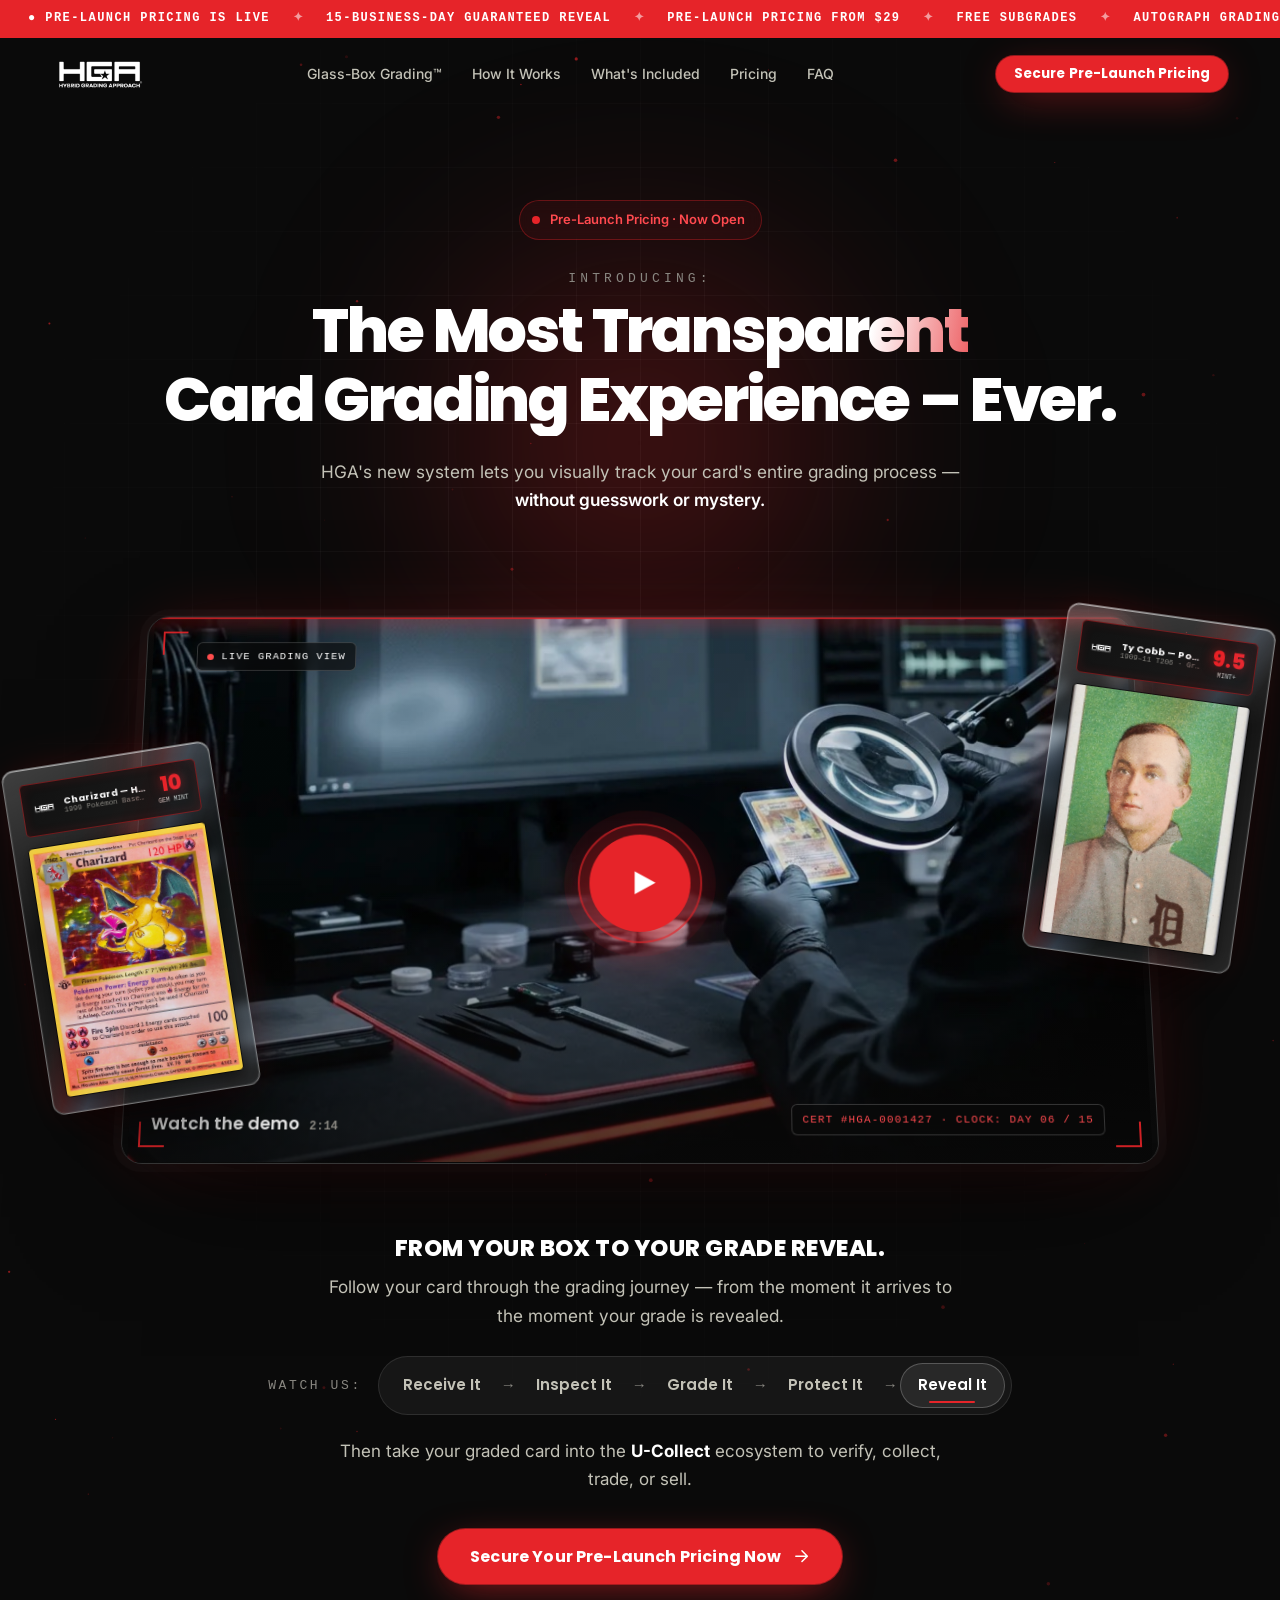
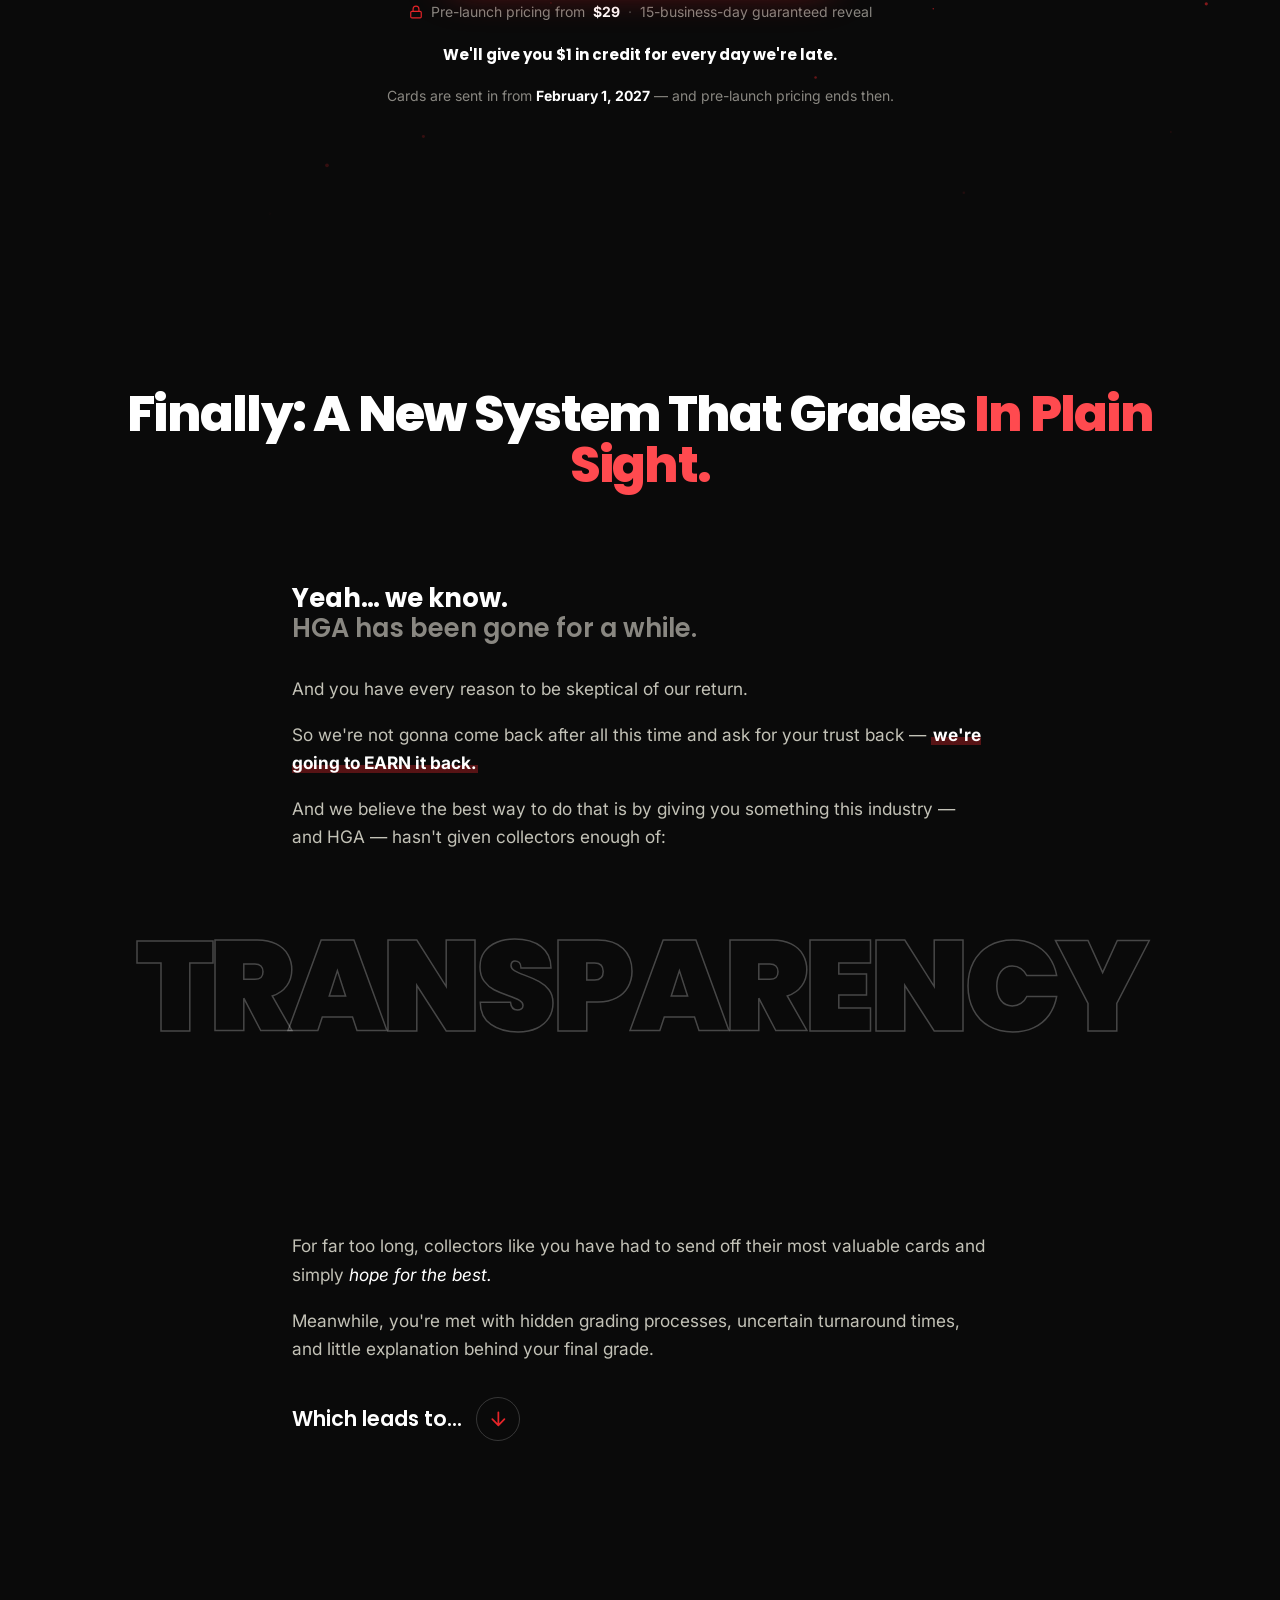
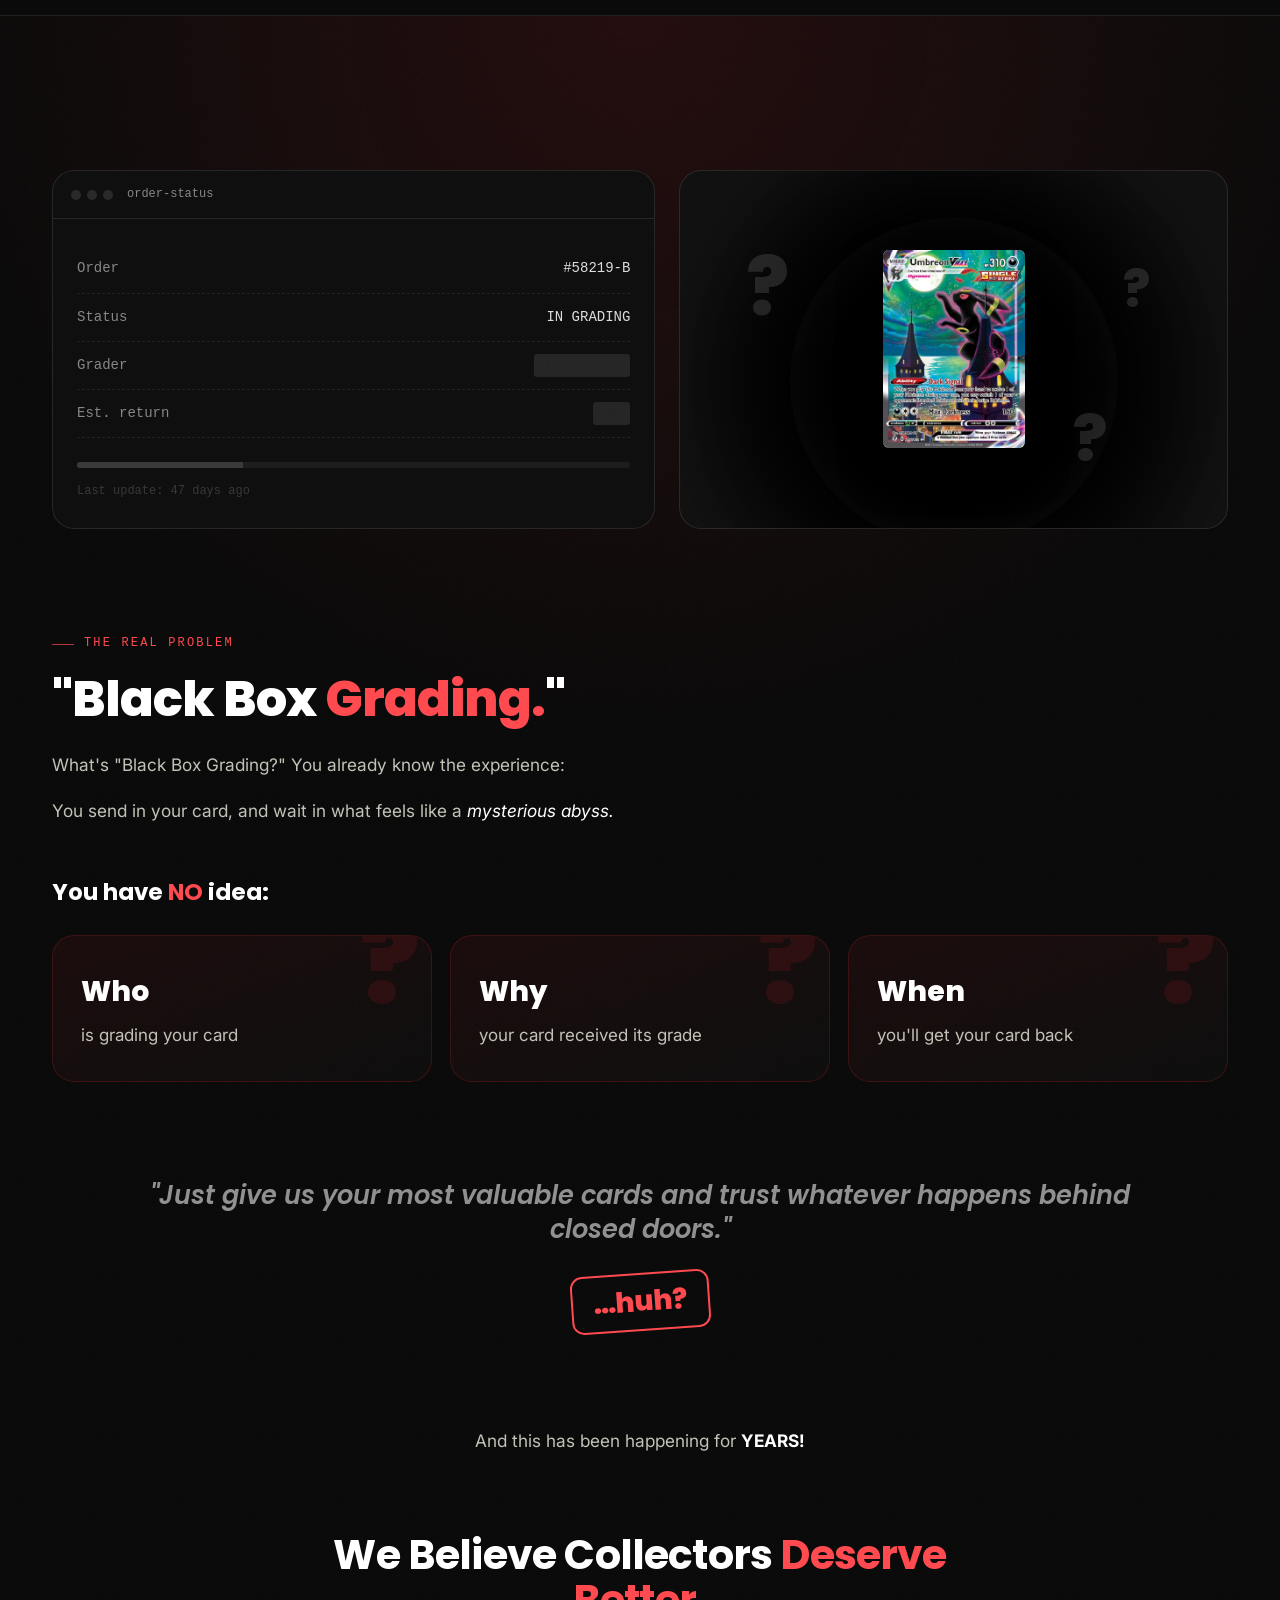
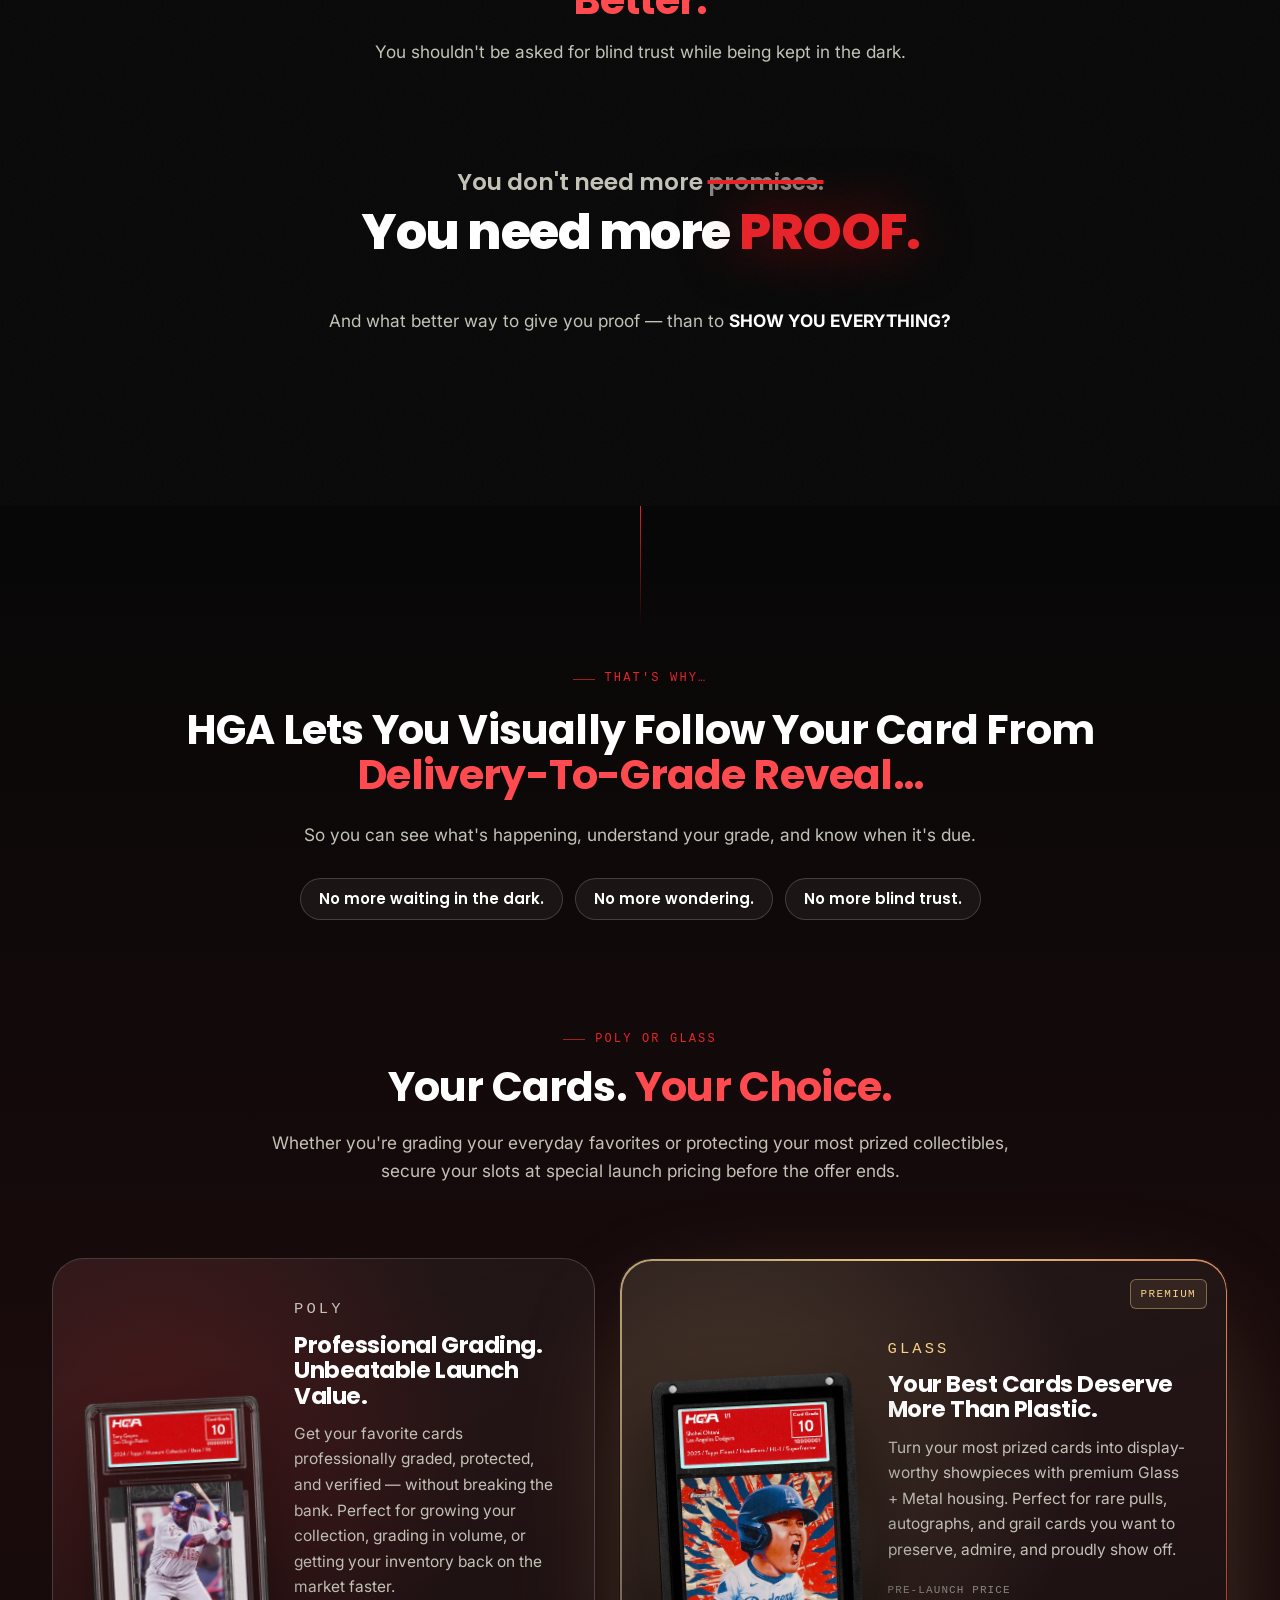
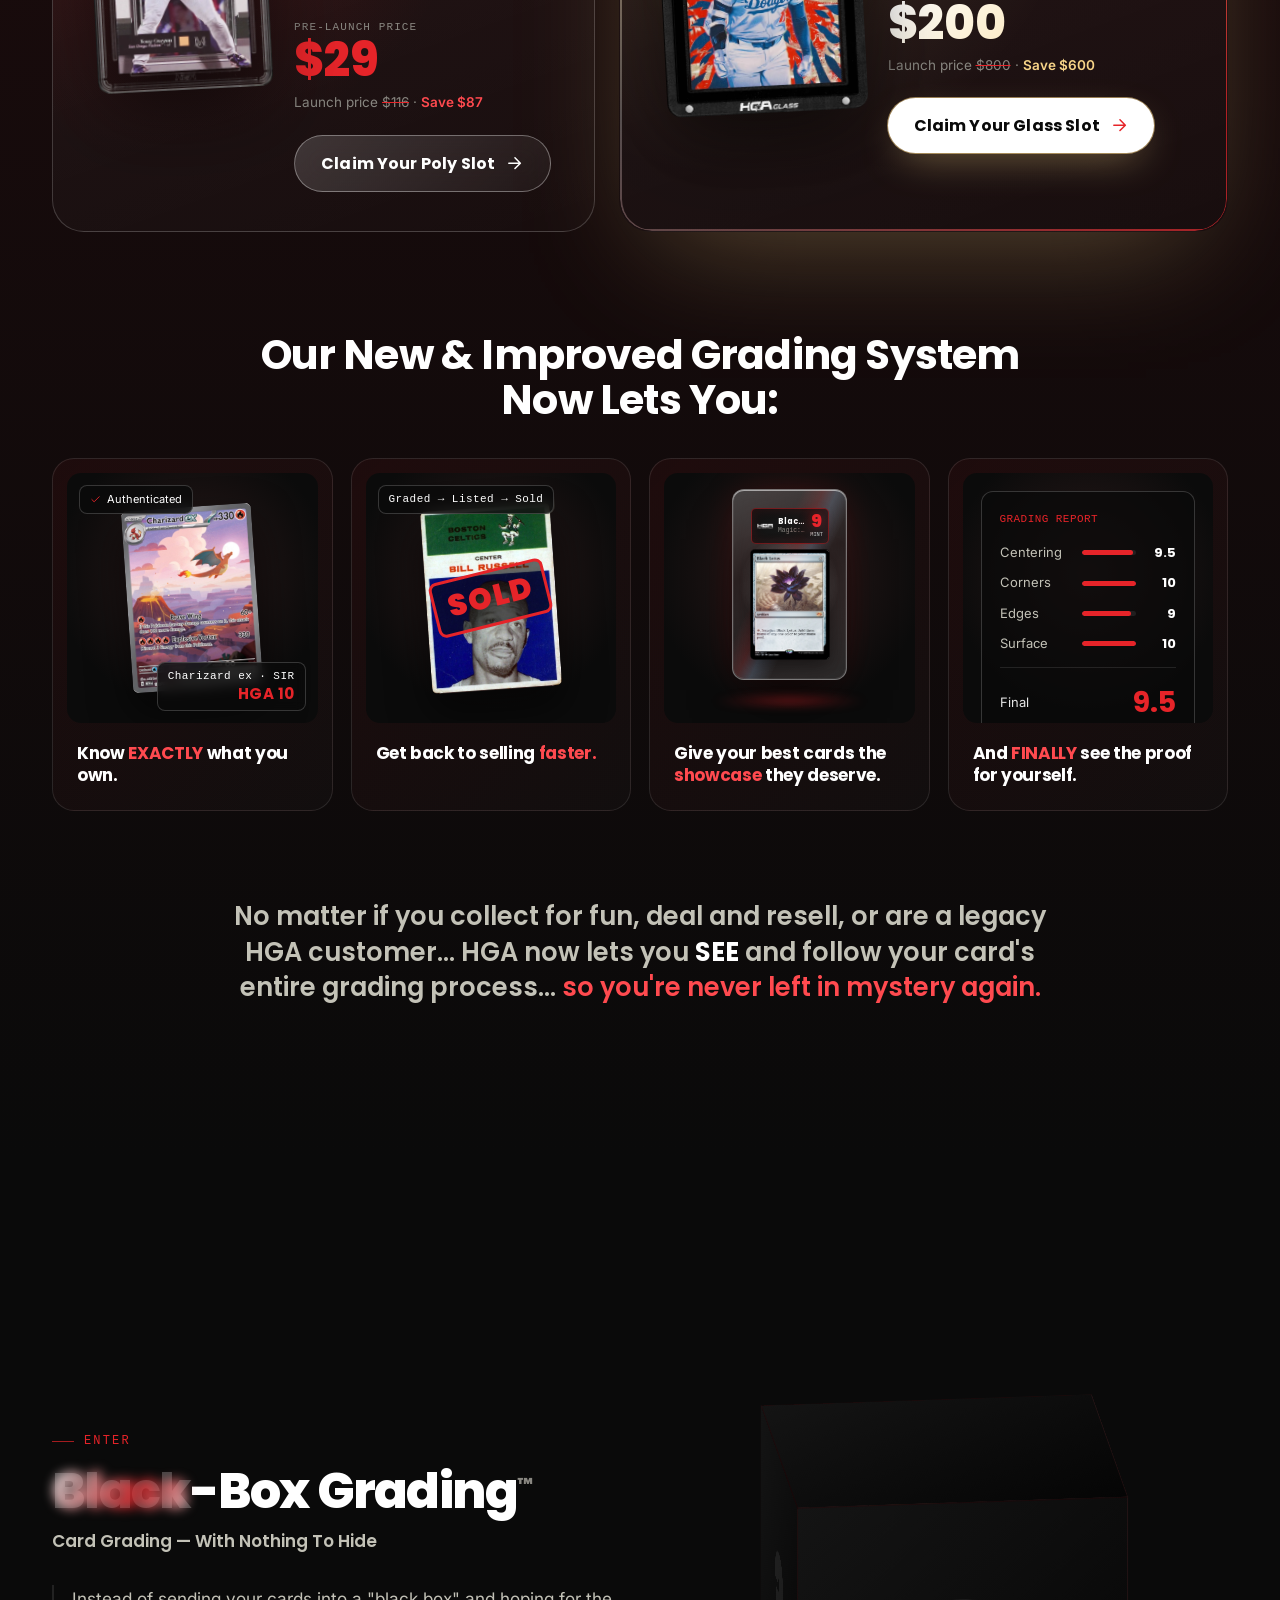
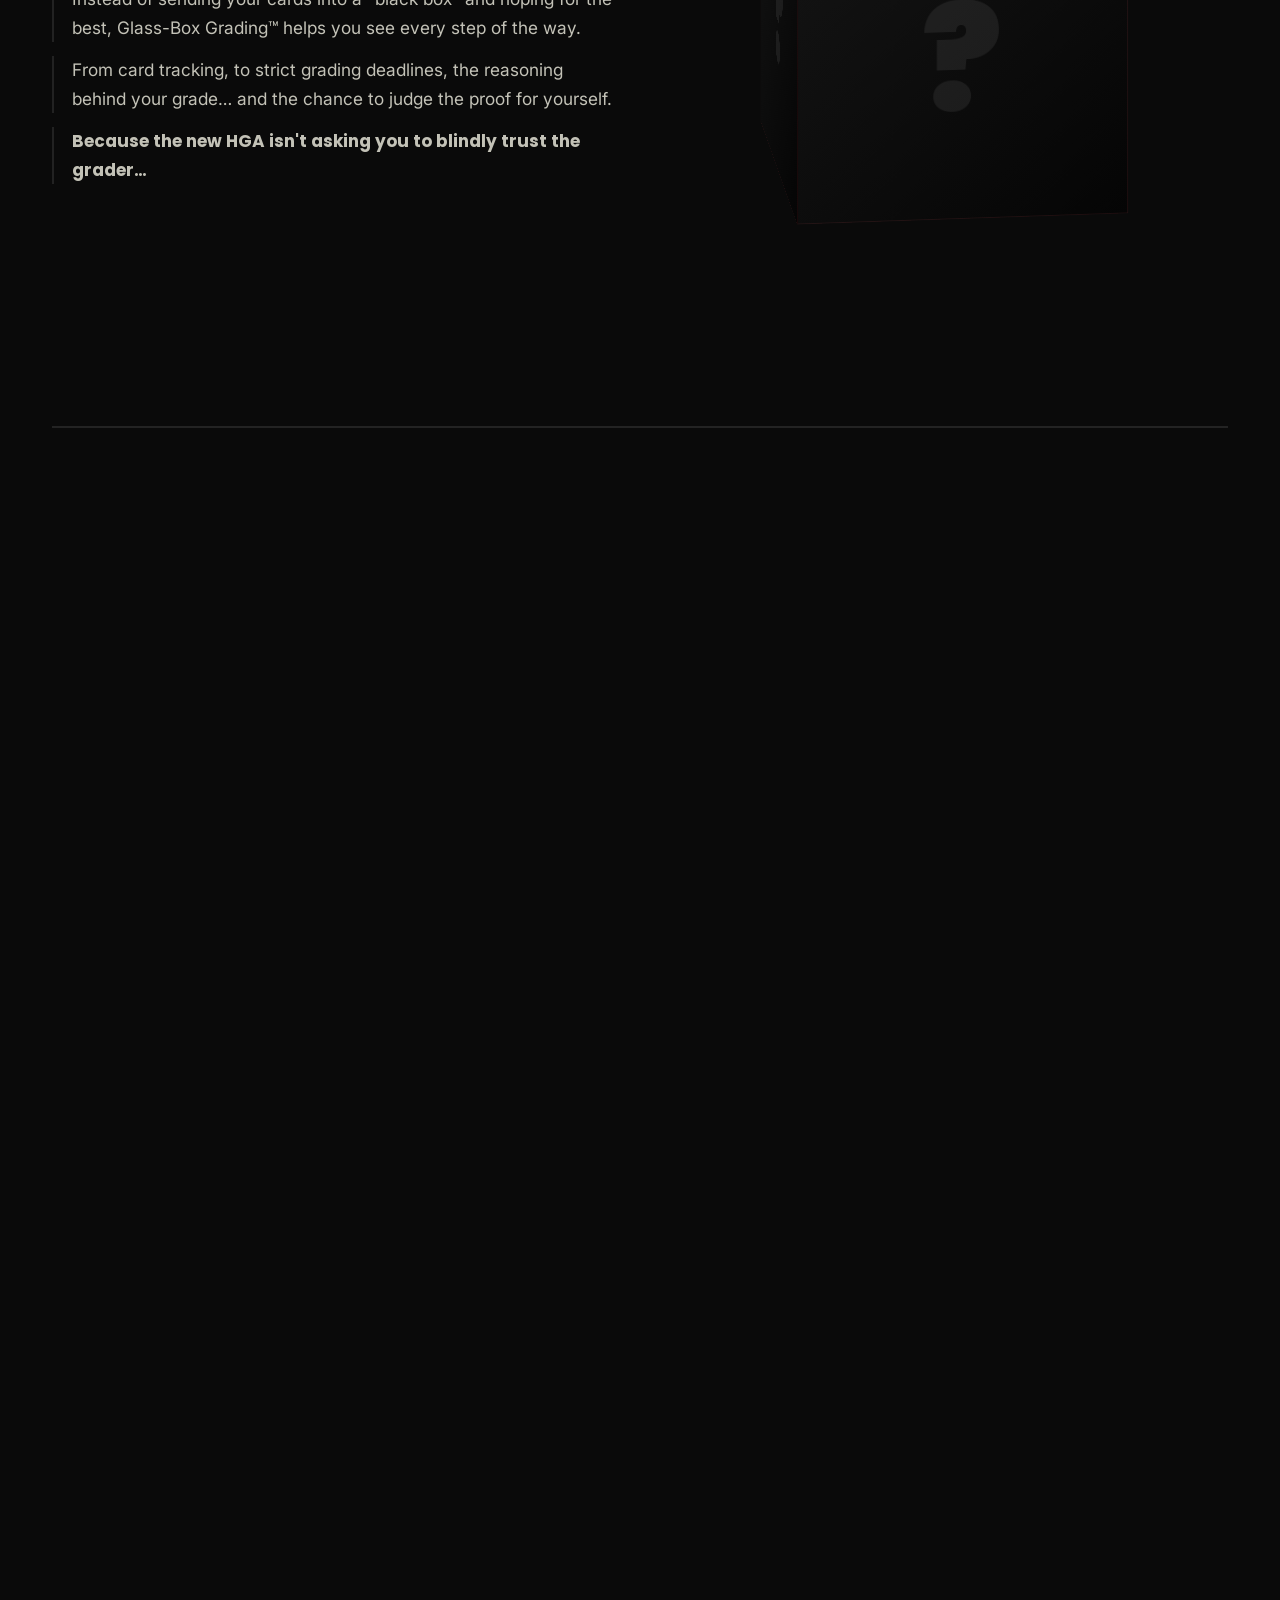
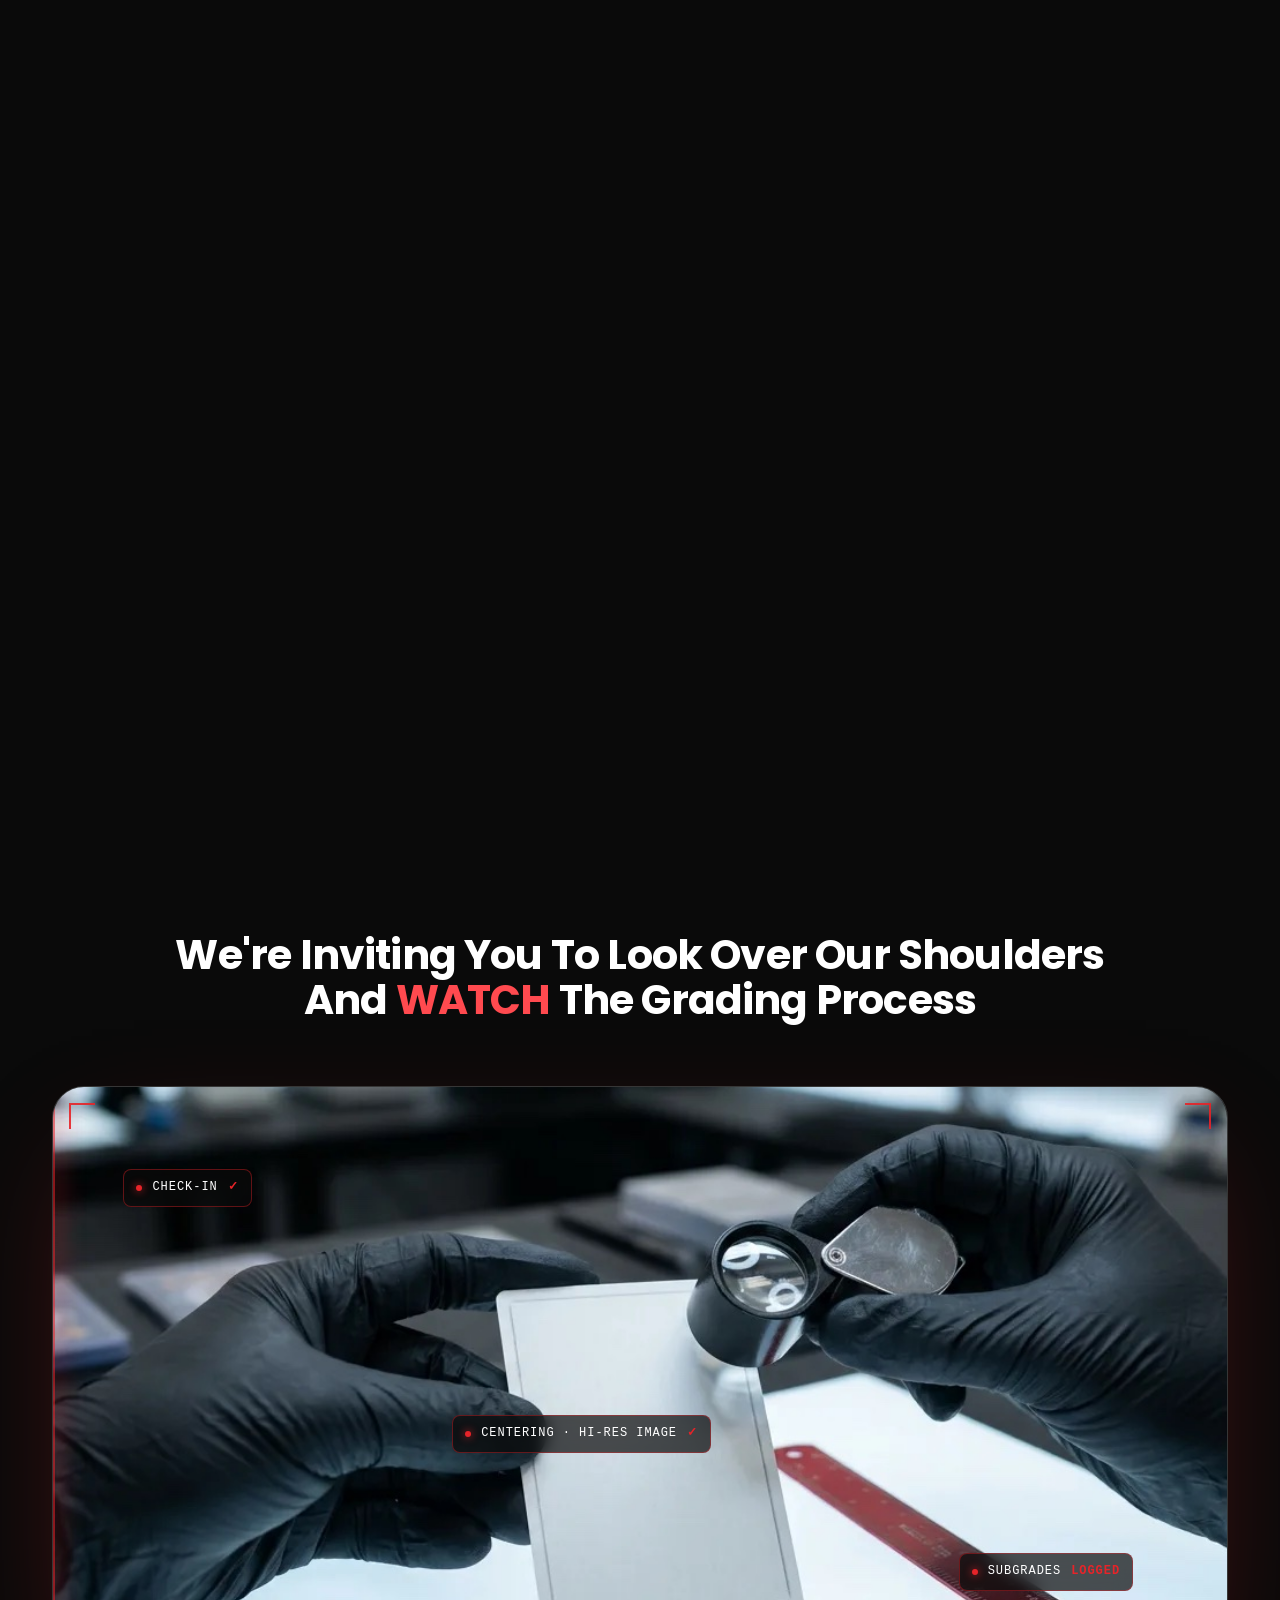
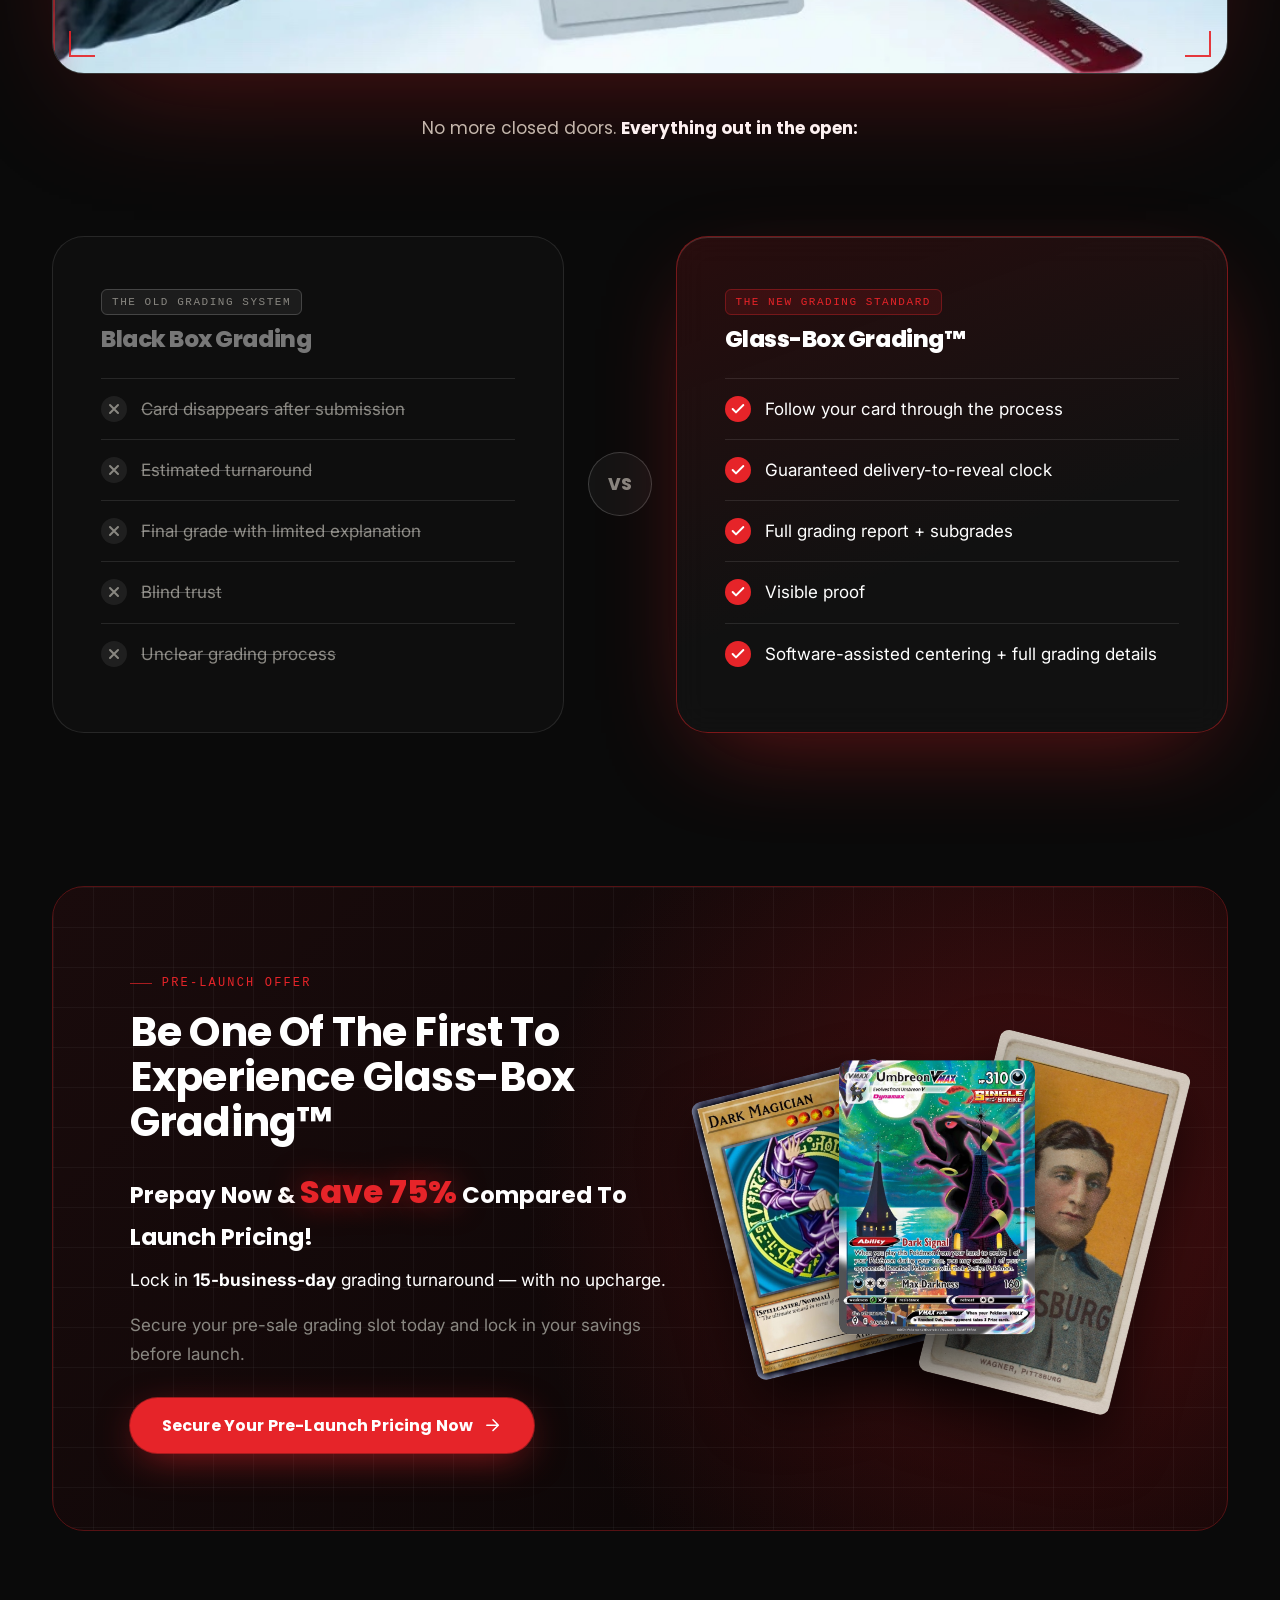
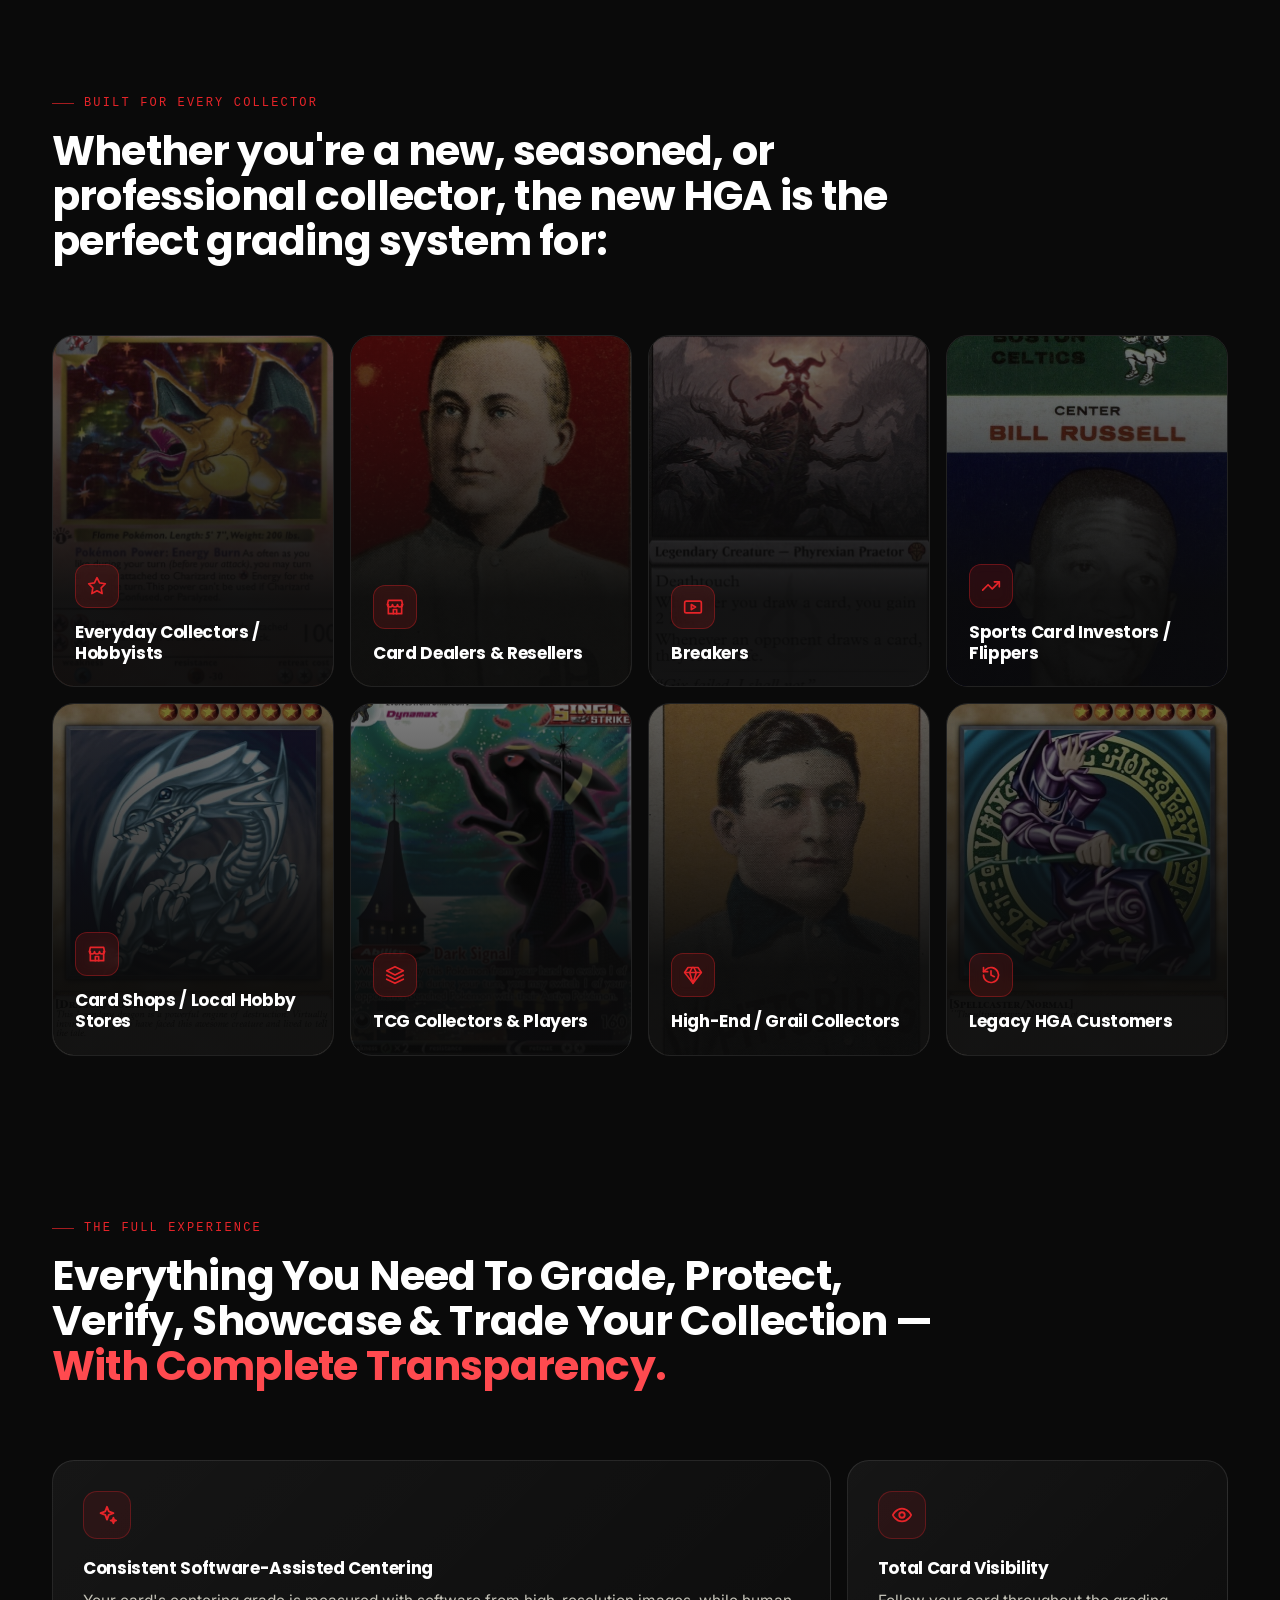
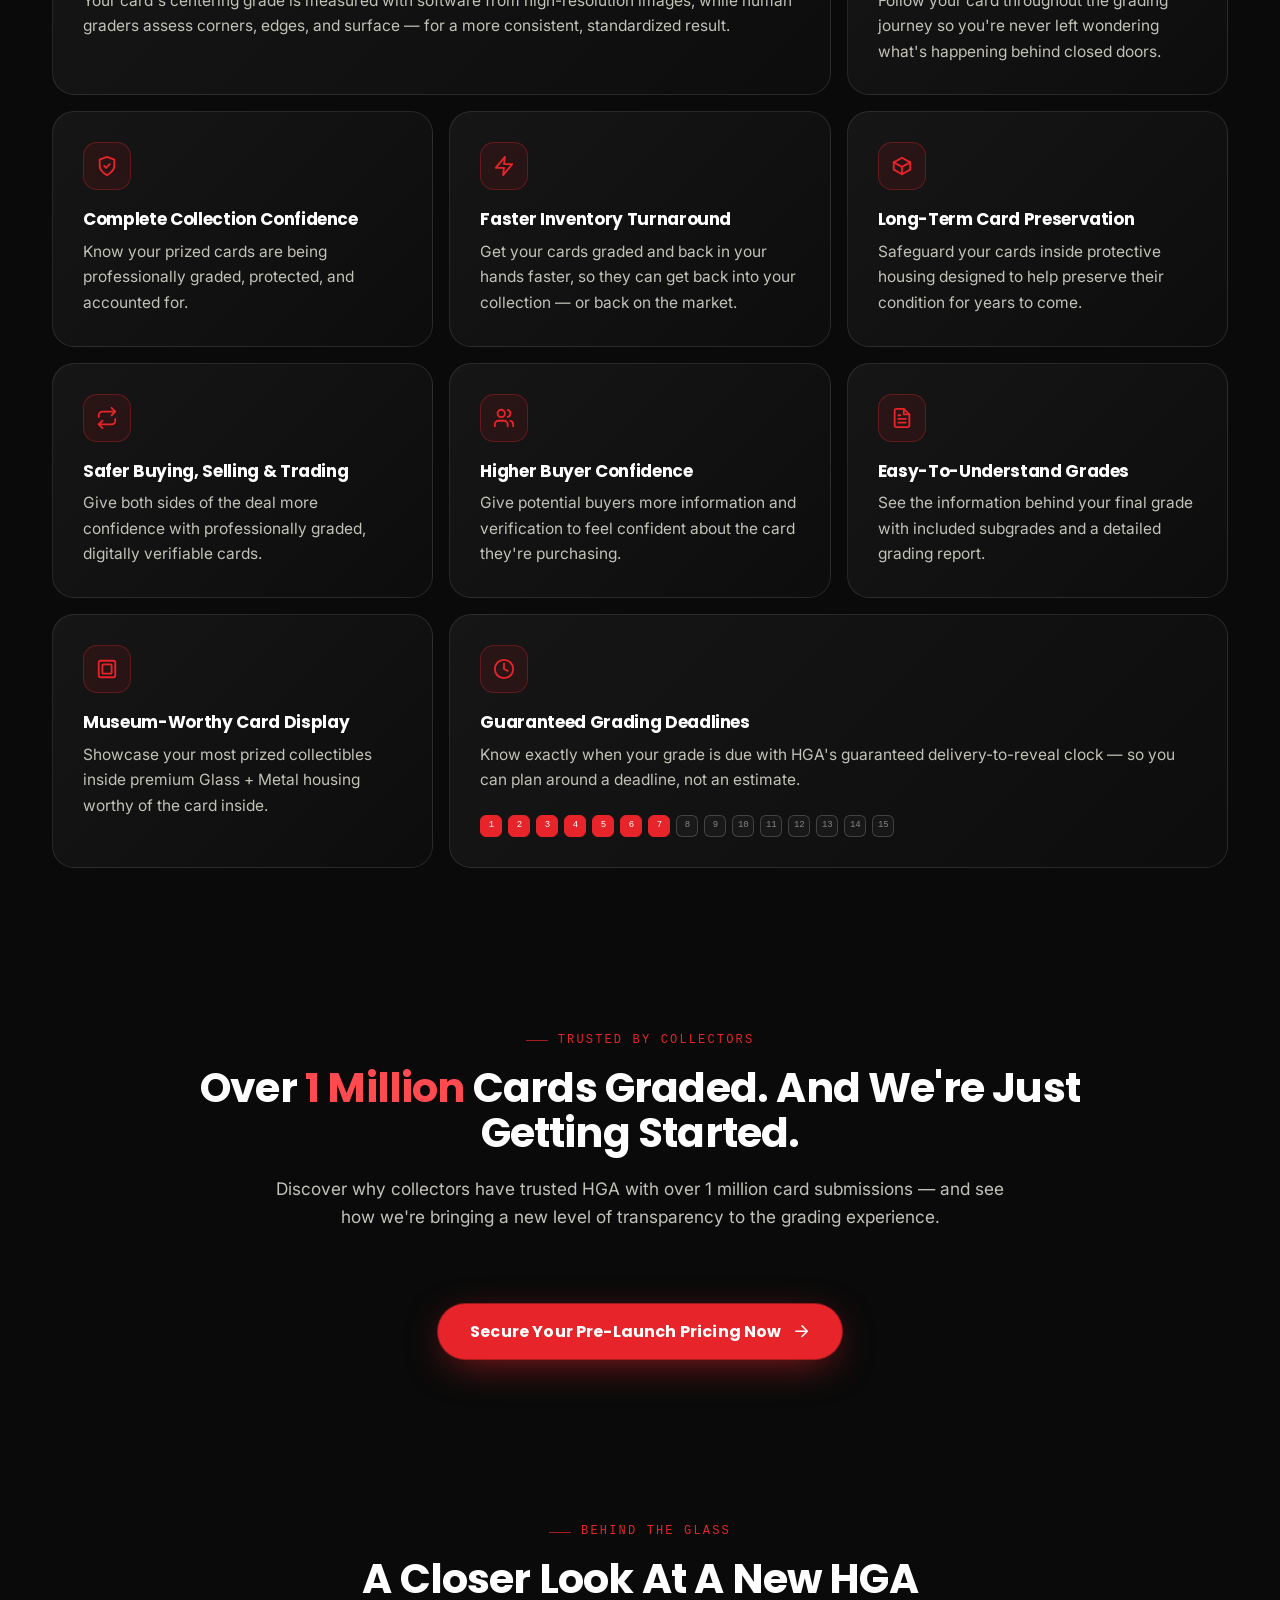
==== commit 7b41800f: "changes done" ====
--- a/index.html
+++ b/index.html
@@ -399,17 +399,18 @@
           <h3>Professional Grading. Unbeatable Launch Value.</h3>
           <p>Get your favorite cards professionally graded, protected, and verified — without breaking the bank. Perfect for growing your collection, grading in volume, or getting your inventory back on the market faster.</p>
           <div class="choice-price"><small class="mono">Pre-Launch Price</small><b>$29</b><span class="choice-was">Launch price <s>$116</s> · <em>Save $87</em></span></div>
-          <a href="#pricing" class="btn btn-primary btn-lg">Claim Your Poly Slot <svg><use href="#i-arrow"/></svg></a>
+          <a href="#pricing" class="btn btn-glass btn-lg">Claim Your Poly Slot <svg><use href="#i-arrow"/></svg></a>
         </div>
       </article>
       <article class="choice-card choice-glass reveal" style="--d:1">
+        <span class="plan-ribbon">Premium</span>
         <div class="choice-media"><img src="assets/slabs/glass-ohtani.webp" alt="A card in an HGA Glass slab" width="720" height="1207" loading="lazy" /></div>
         <div class="choice-copy">
           <p class="choice-kicker mono">Glass</p>
           <h3>Your Best Cards Deserve More Than Plastic.</h3>
           <p>Turn your most prized cards into display-worthy showpieces with premium Glass + Metal housing. Perfect for rare pulls, autographs, and grail cards you want to preserve, admire, and proudly show off.</p>
           <div class="choice-price"><small class="mono">Pre-Launch Price</small><b>$200</b><span class="choice-was">Launch price <s>$800</s> · <em>Save $600</em></span></div>
-          <a href="#pricing" class="btn btn-glass btn-lg">Claim Your Glass Slot <svg><use href="#i-arrow"/></svg></a>
+          <a href="#pricing" class="btn btn-light btn-lg">Claim Your Glass Slot <svg><use href="#i-arrow"/></svg></a>
         </div>
       </article>
     </div>
@@ -765,7 +766,7 @@
     </div>
 
     <div class="flow reveal" aria-label="Receive it, inspect it, grade it, protect it, reveal it">
-      <span>Receive It</span><i>→</i><span>Inspect It</span><i>→</i><span>Grade It</span><i>→</i><span>Protect It</span><i>→</i><span class="flow-end">Reveal It</span>
+      <span><small class="mono">01</small>Receive It</span><i>→</i><span><small class="mono">02</small>Inspect It</span><i>→</i><span><small class="mono">03</small>Grade It</span><i>→</i><span><small class="mono">04</small>Protect It</span><i>→</i><span class="flow-end"><small class="mono">05</small>Reveal It</span>
     </div>
   </div>
 </section>
@@ -909,7 +910,7 @@
           <li>Museum-Worthy Card Presentation</li>
           <li>Premium Display Experience For Your Most Prized Collectibles</li>
         </ul>
-        <a href="#claim-glass" class="btn btn-glass btn-block btn-lg">Claim My $200 Glass Slot <svg><use href="#i-arrow"/></svg></a>
+        <a href="#claim-glass" class="btn btn-light btn-block btn-lg">Claim My $200 Glass Slot <svg><use href="#i-arrow"/></svg></a>
       </article>
     </div>
 
--- a/styles.css
+++ b/styles.css
@@ -1094,3 +1094,51 @@
   .stat, .stat:nth-child(3) { border-left: 0; padding: 22px 0; border-bottom: 1px solid var(--line); }
   .includes { font-size: 14.5px; padding: 14px 16px; }
 }
+
+/* =========================================================
+   CTA DE-CONFLICT + GLASS PROMINENCE
+   ========================================================= */
+/* Light, premium button reserved for Glass — distinct from the red main CTA */
+.btn-light { background: #ffffff; color: #0a0a0a; box-shadow: 0 0 0 1px rgba(247,212,136,.55), 0 14px 40px -12px rgba(247,212,136,.45); }
+.btn-light svg { color: var(--accent); }
+.btn-light:hover { transform: translateY(-2px); background: #f3efe6; box-shadow: 0 0 0 1px rgba(247,212,136,.8), 0 18px 50px -12px rgba(247,212,136,.6); }
+
+/* How-it-works step row: labels, not buttons */
+.flow { gap: 10px 18px; }
+.flow span { display: inline-flex; align-items: baseline; gap: 8px; padding: 6px 2px; border: 0; border-radius: 0; background: none; color: #fff; }
+.flow span small { font-size: 11px; color: var(--muted); letter-spacing: .1em; }
+.flow i { color: var(--muted); }
+.flow .flow-end { background: none; border: 0; color: var(--accent-2); box-shadow: inset 0 -2px 0 var(--accent); }
+.flow .flow-end small { color: var(--accent-2); }
+
+/* Hero "Watch us" highlight: frosted outline + thin red underline (not a red pill) */
+.watch-indicator { background: rgba(255,255,255,.08); box-shadow: inset 0 0 0 1px rgba(255,255,255,.22); }
+.watch-indicator::after { content: ""; position: absolute; left: 28%; right: 28%; bottom: 5px; height: 2px; border-radius: 2px; background: var(--accent); }
+.watch-list li.is-active { color: #fff; }
+
+/* Choice section: Glass is the featured card */
+.choice-grid { grid-template-columns: 1fr 1.12fr; align-items: stretch; }
+.choice-glass { border-color: transparent; box-shadow: 0 40px 120px -40px rgba(247,212,136,.35); }
+.choice-glass::after {
+  content: ""; position: absolute; inset: 0; border-radius: inherit; padding: 1.5px; pointer-events: none;
+  background: conic-gradient(from var(--ang, 0deg), rgba(247,212,136,.95), rgba(230,36,41,.75), rgba(255,255,255,.25), rgba(247,212,136,.95));
+  -webkit-mask: linear-gradient(#000 0 0) content-box, linear-gradient(#000 0 0); -webkit-mask-composite: xor; mask-composite: exclude;
+  animation: angle 6s linear infinite;
+}
+.choice-glass .choice-media { position: relative; }
+.choice-glass .choice-media::before { content: ""; position: absolute; inset: 8% -10%; z-index: -1; border-radius: 50%; background: radial-gradient(circle, rgba(247,212,136,.28), transparent 65%); filter: blur(10px); }
+.choice-card .plan-ribbon { top: 20px; right: 20px; }
+
+/* Pricing: raise the Glass plan, calm the Poly glow */
+.plan-poly { border-color: rgba(230,36,41,.3); box-shadow: 0 30px 80px -50px rgba(230,36,41,.4); }
+.plan-glass { background: linear-gradient(160deg, rgba(247,212,136,.10), rgba(255,255,255,.03) 50%); box-shadow: 0 50px 140px -40px rgba(247,212,136,.35); }
+.plan-glass::before { padding: 1.5px; }
+.plan-glass .plan-kicker { color: var(--gold); }
+
+.plan.plan-glass.reveal.in { transform: translateY(-16px); }
+.plan-glass .plan-pic { position: relative; }
+.plan-glass .plan-pic::before { content: ""; position: absolute; inset: 0 18%; z-index: -1; border-radius: 50%; background: radial-gradient(circle, rgba(247,212,136,.28), transparent 65%); filter: blur(12px); }
+.plan-glass .plan-pic img { width: 52%; }
+.choice-card .btn { white-space: nowrap; padding-left: 26px; padding-right: 26px; }
+@media (max-width: 1100px) { .choice-grid { grid-template-columns: 1fr; } }
+@media (max-width: 860px) { .plan.plan-glass.reveal.in { transform: none; } }
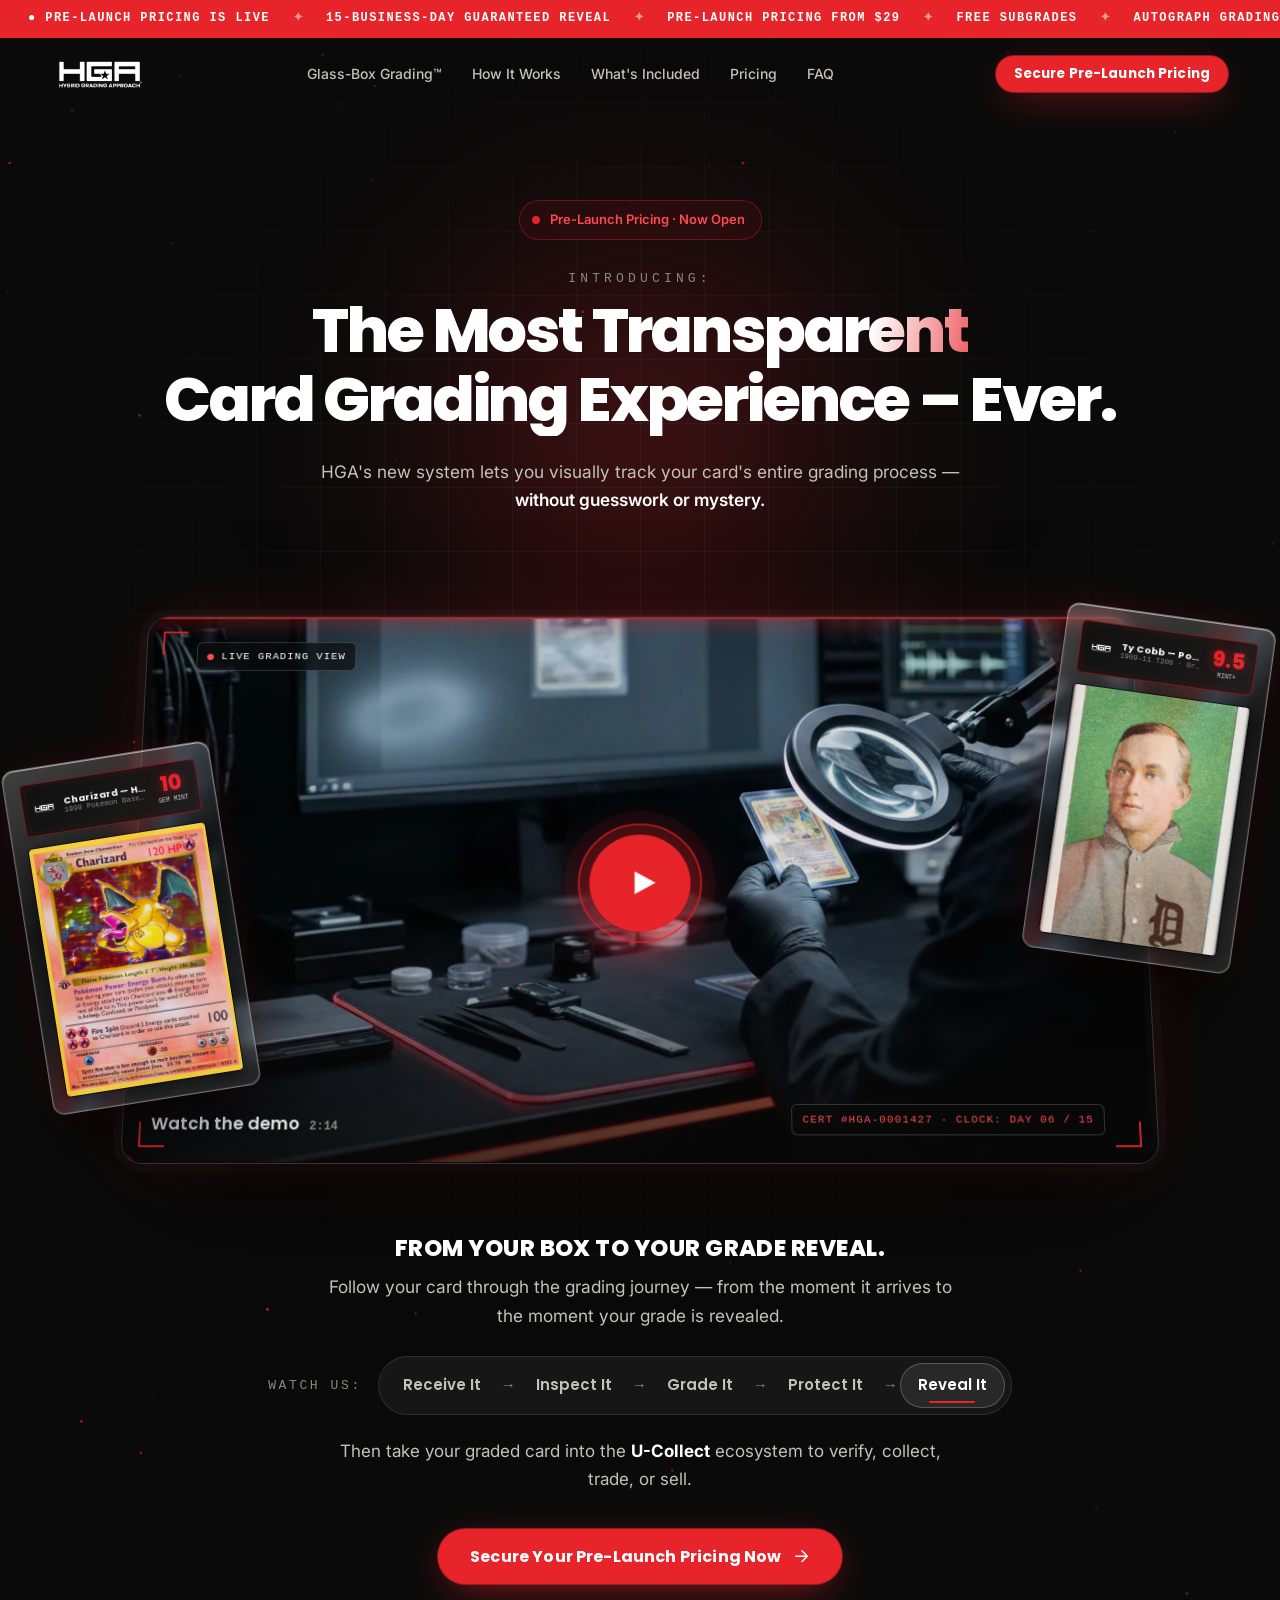
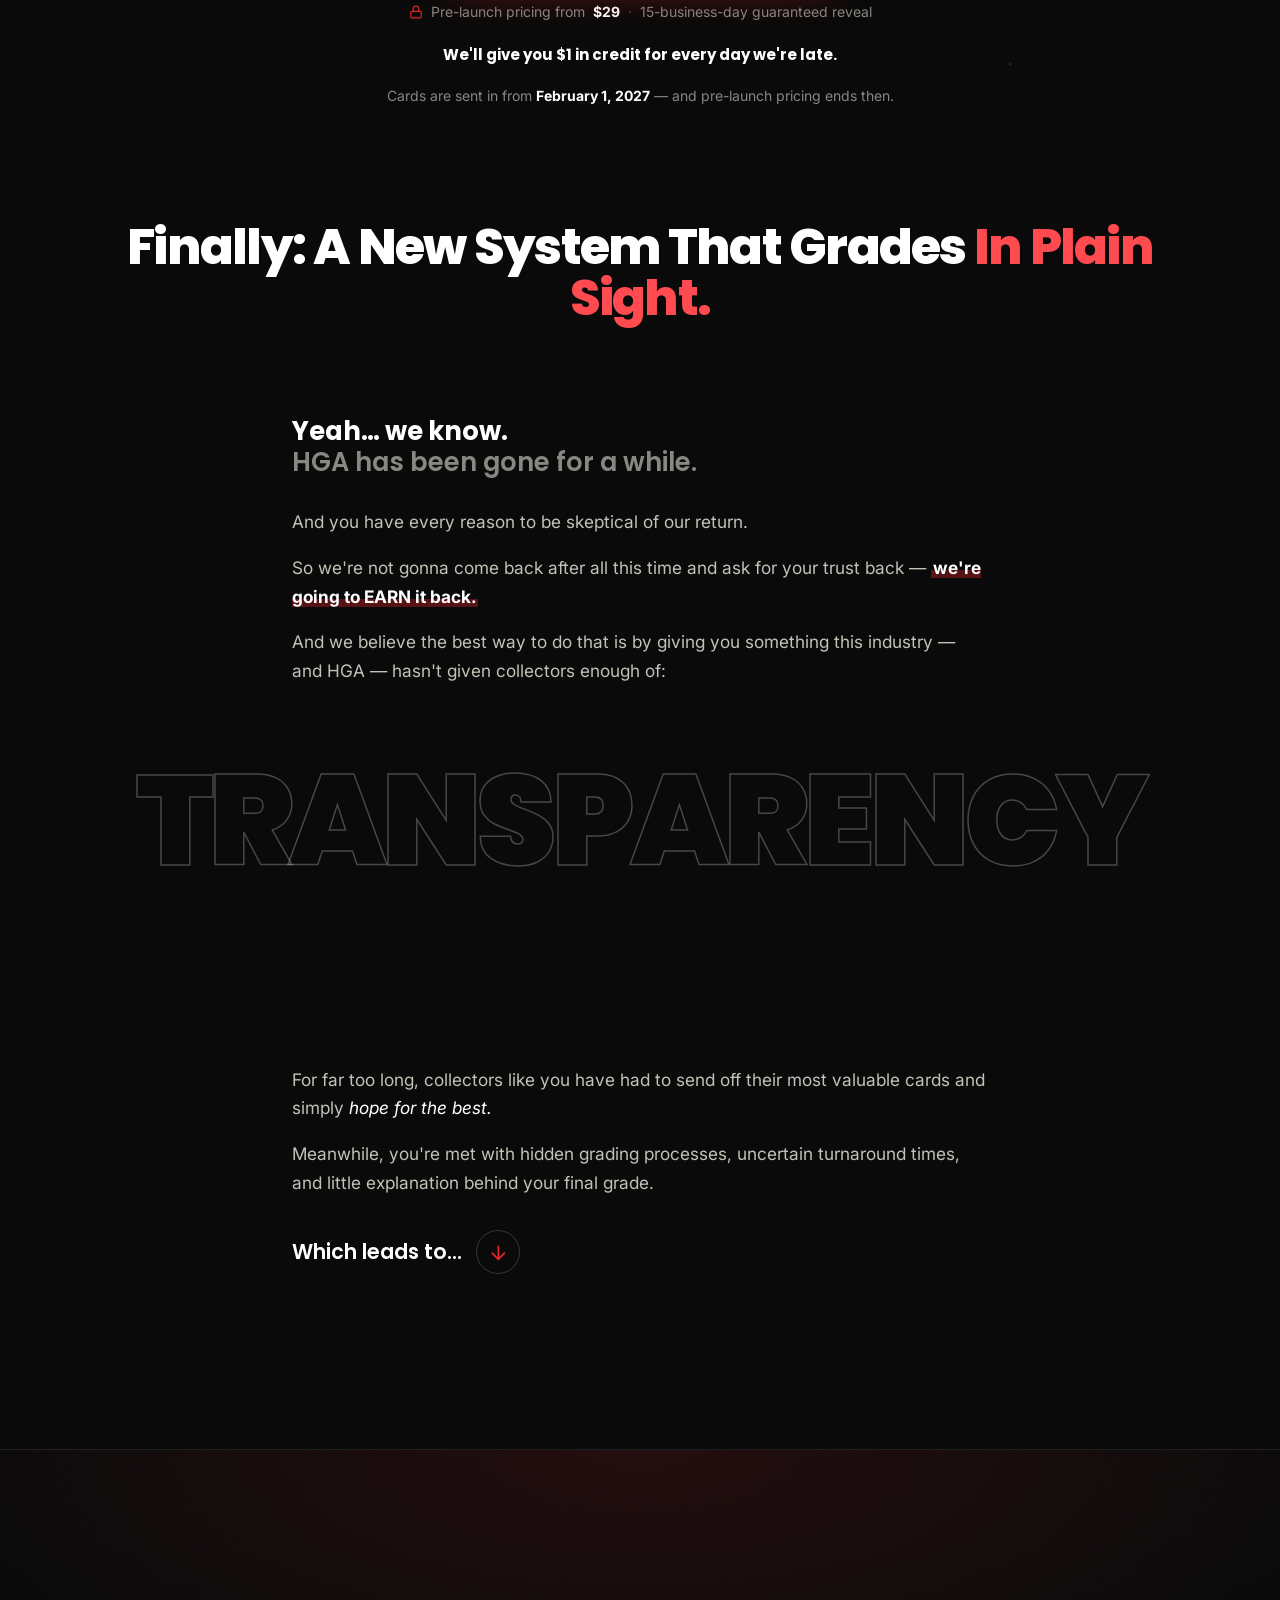
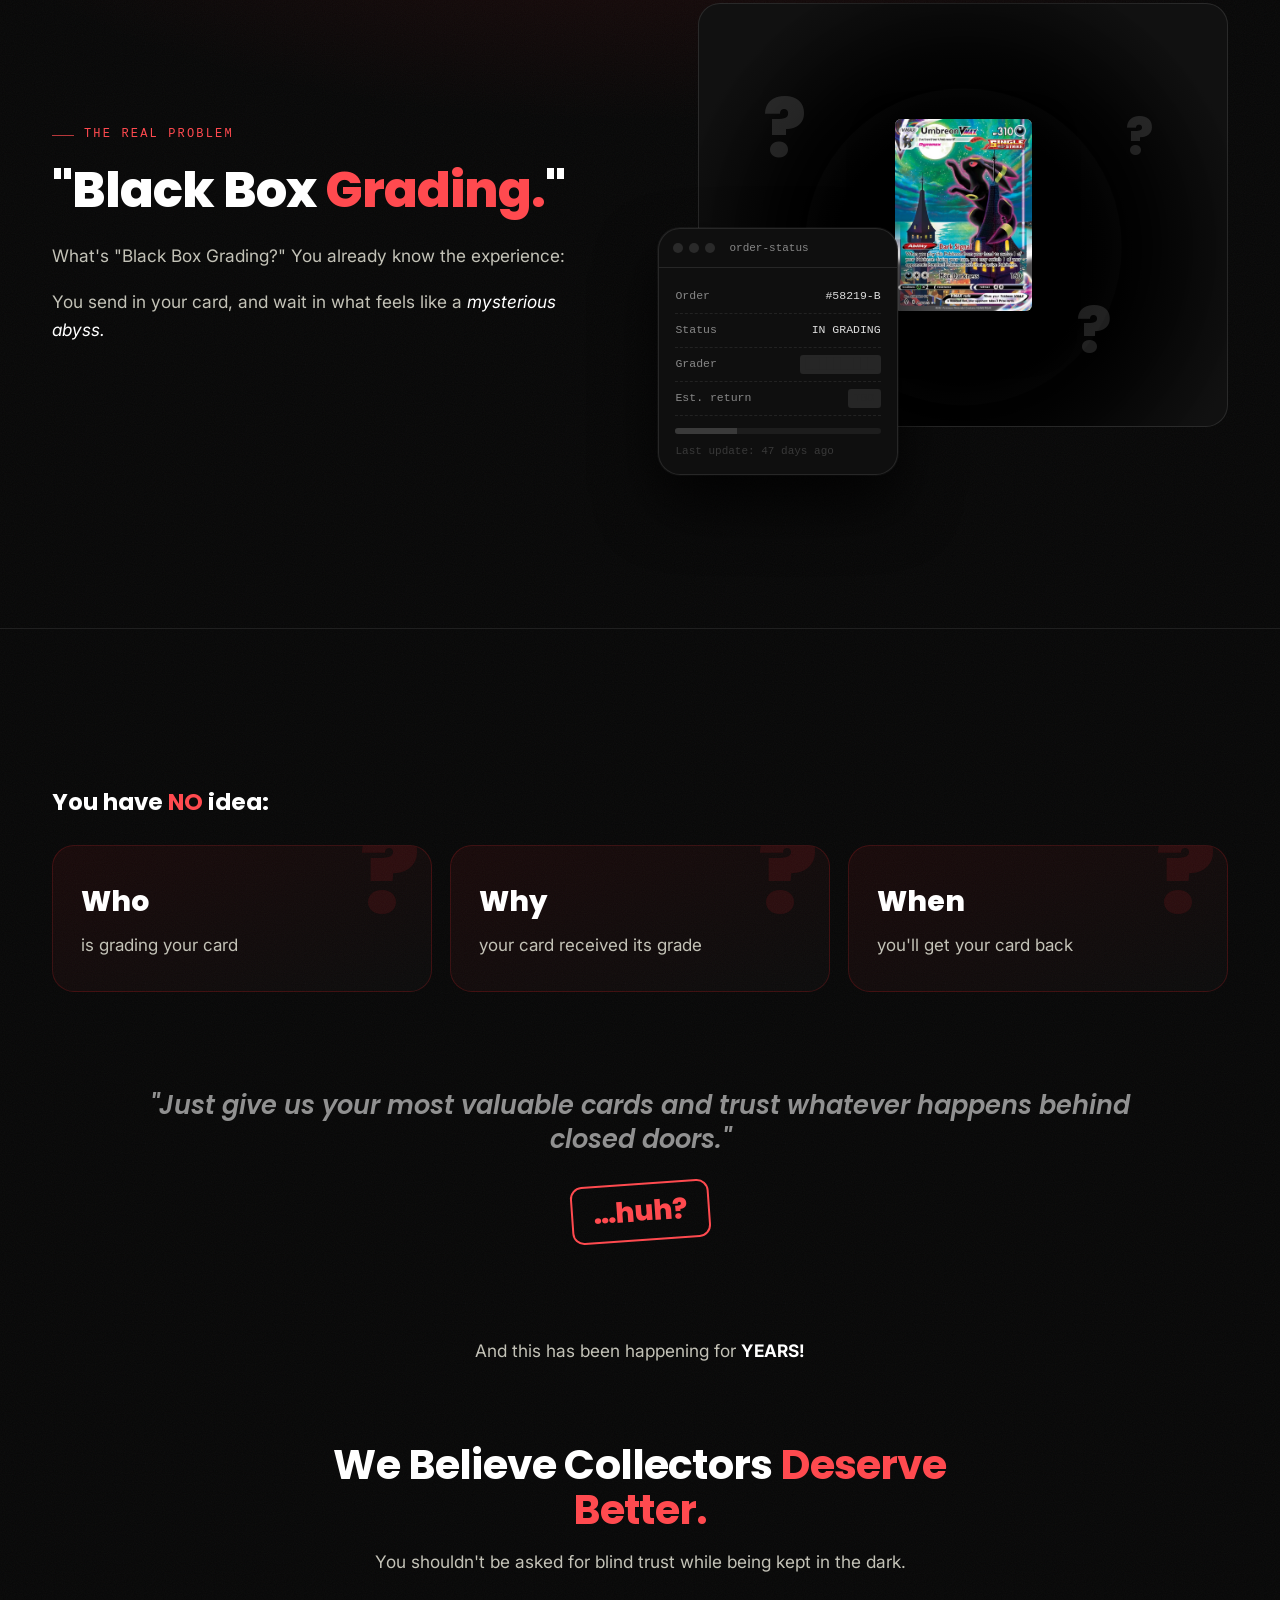
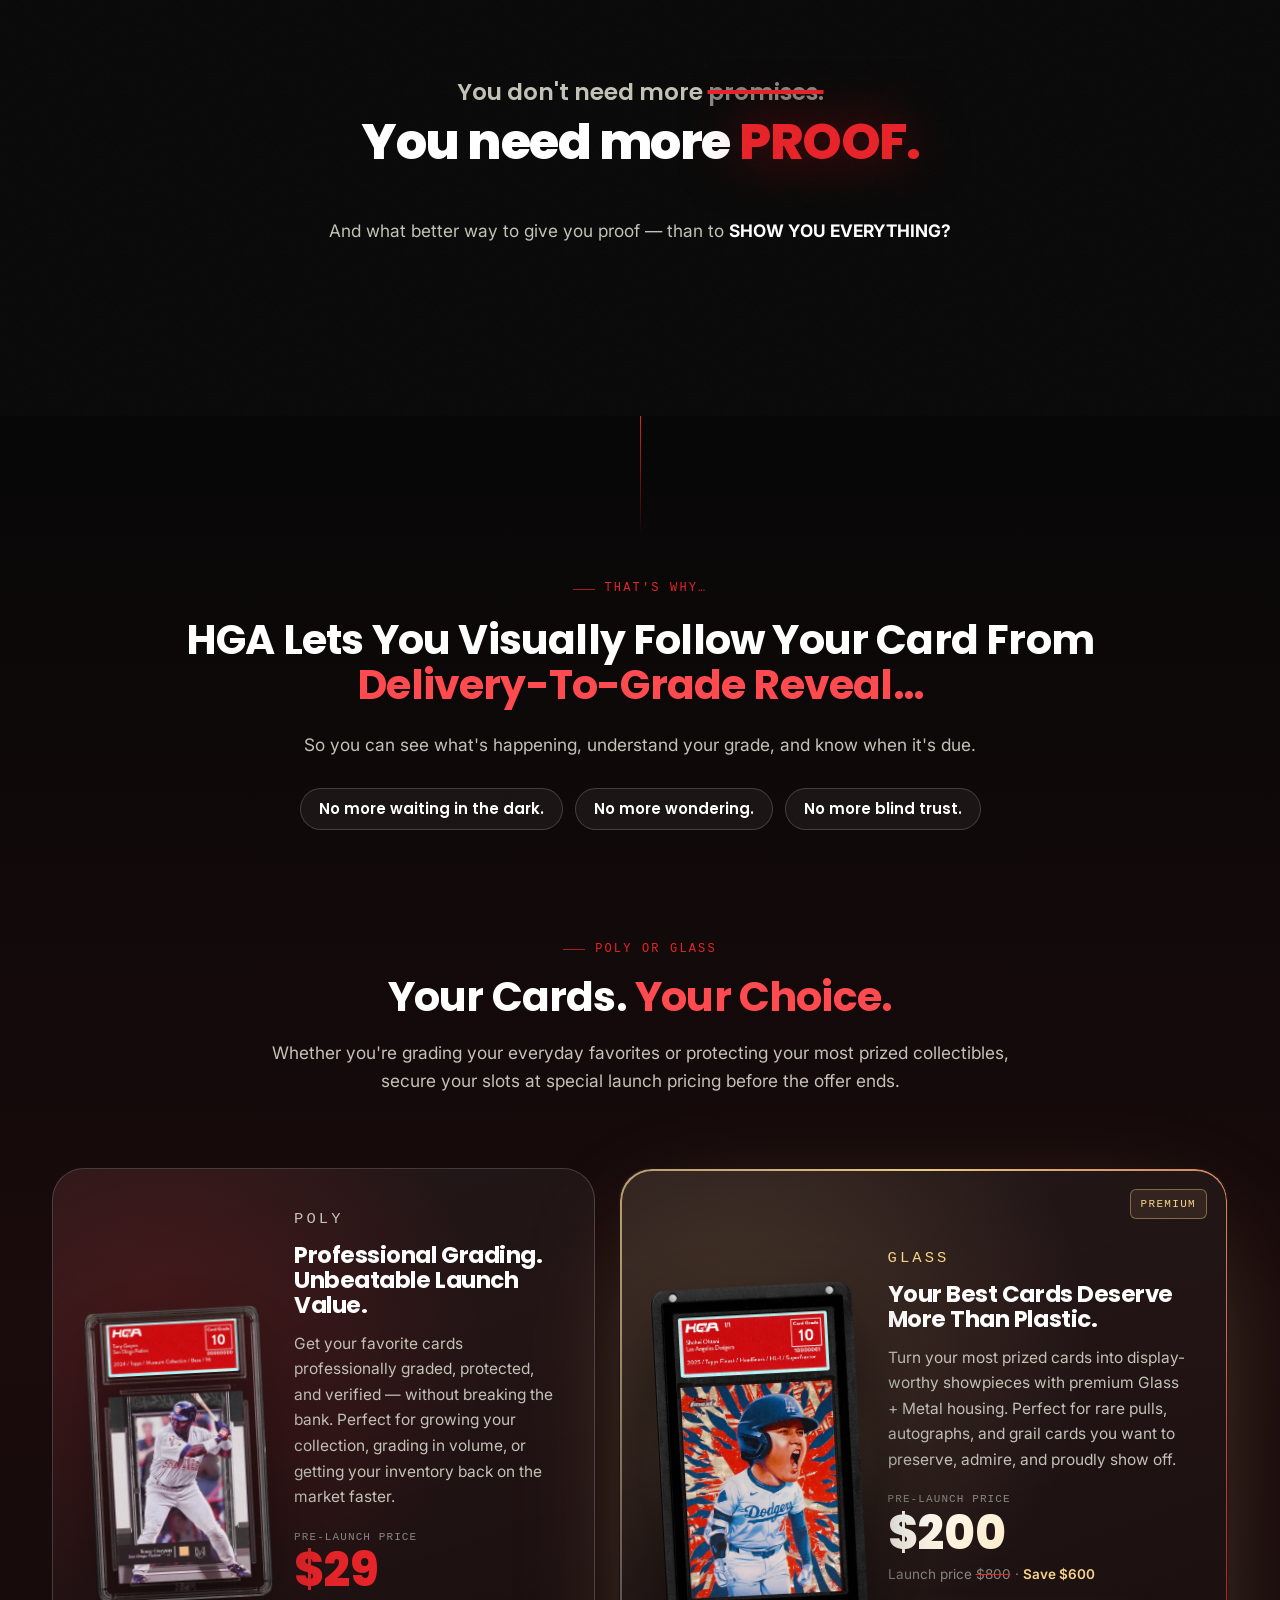
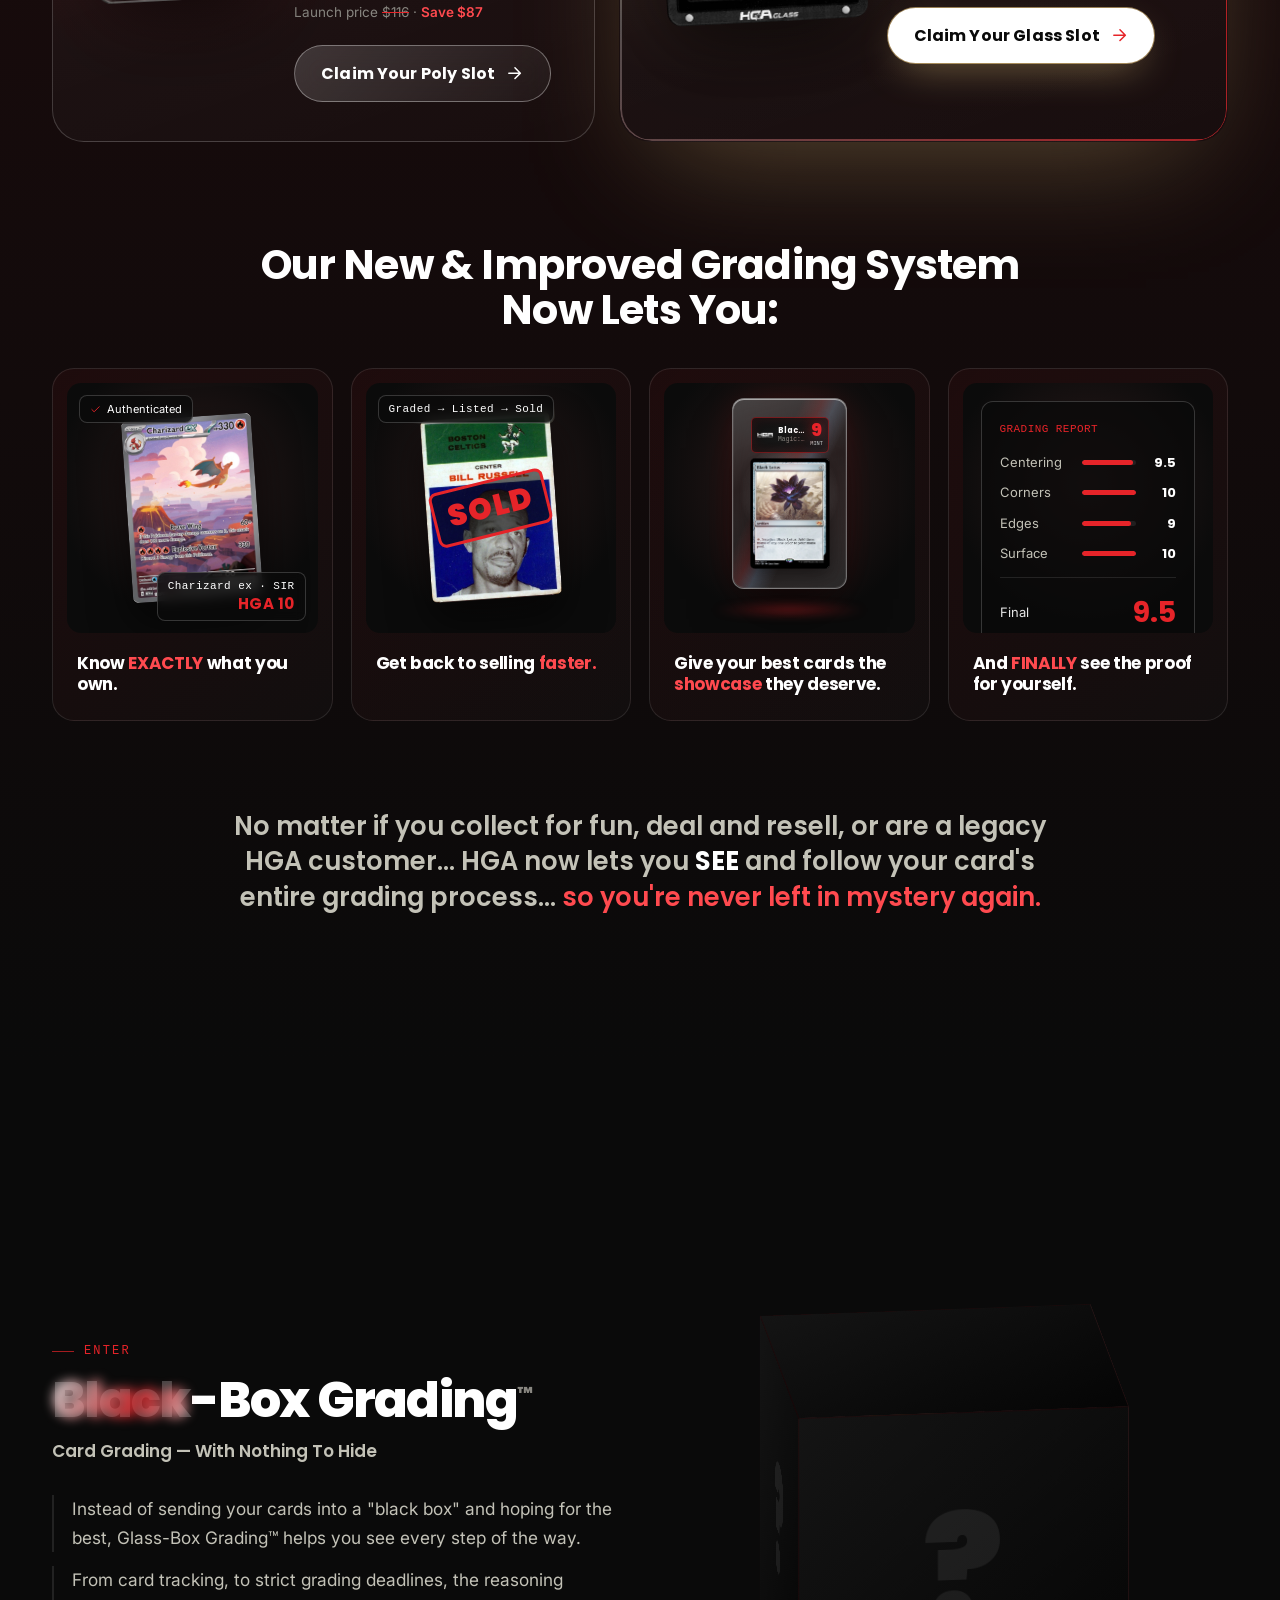
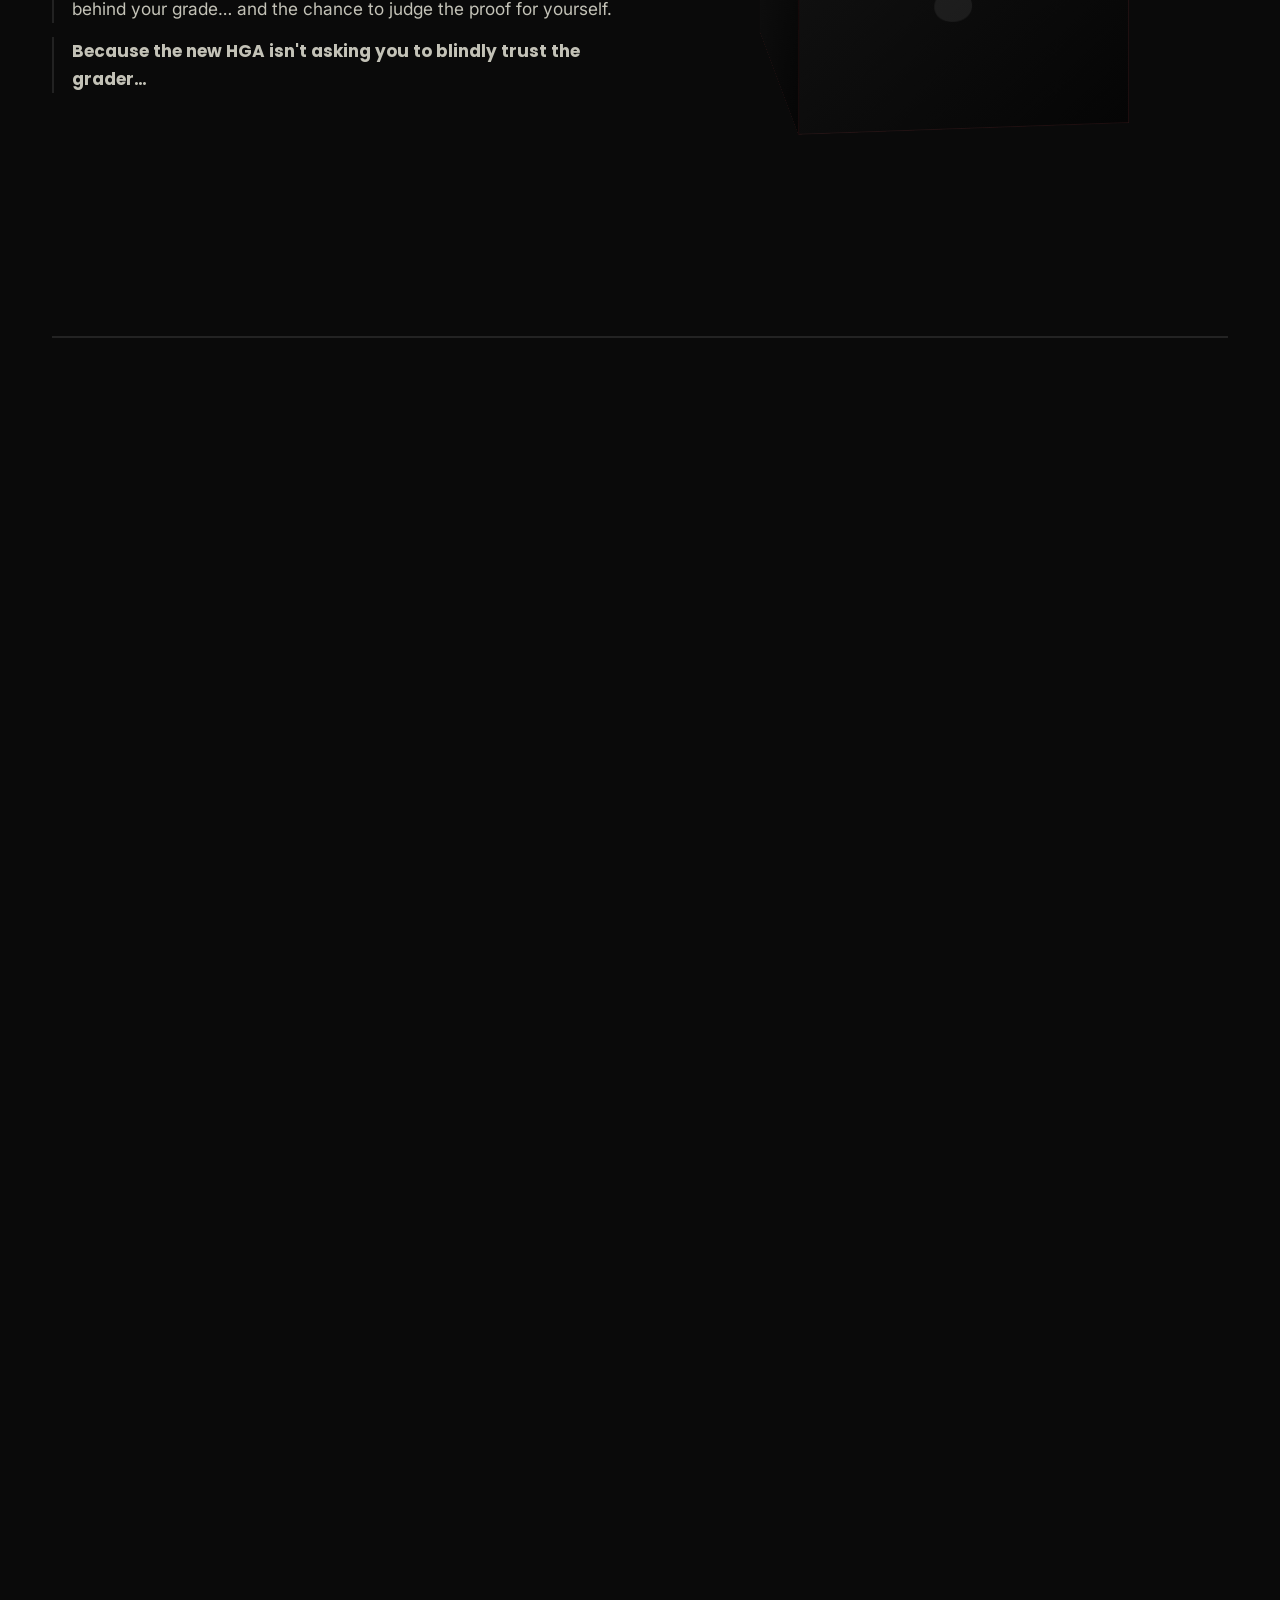
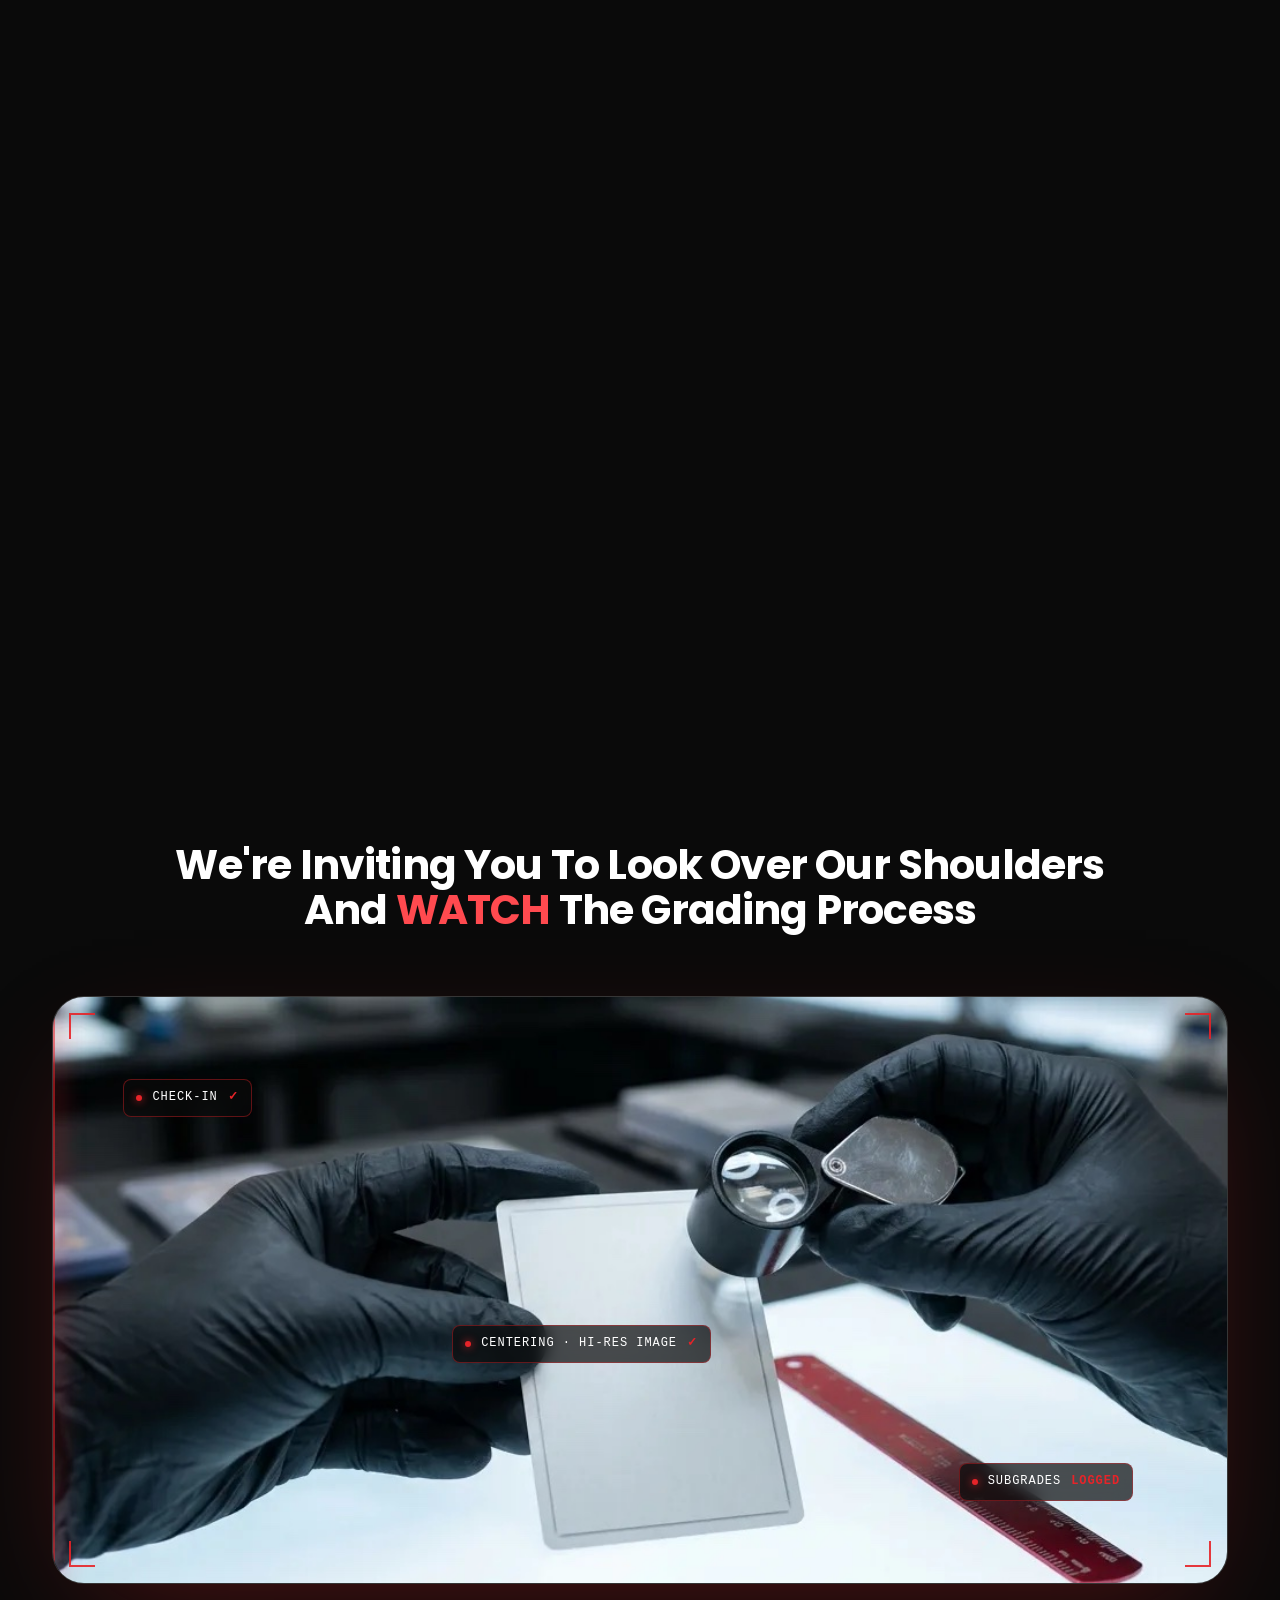
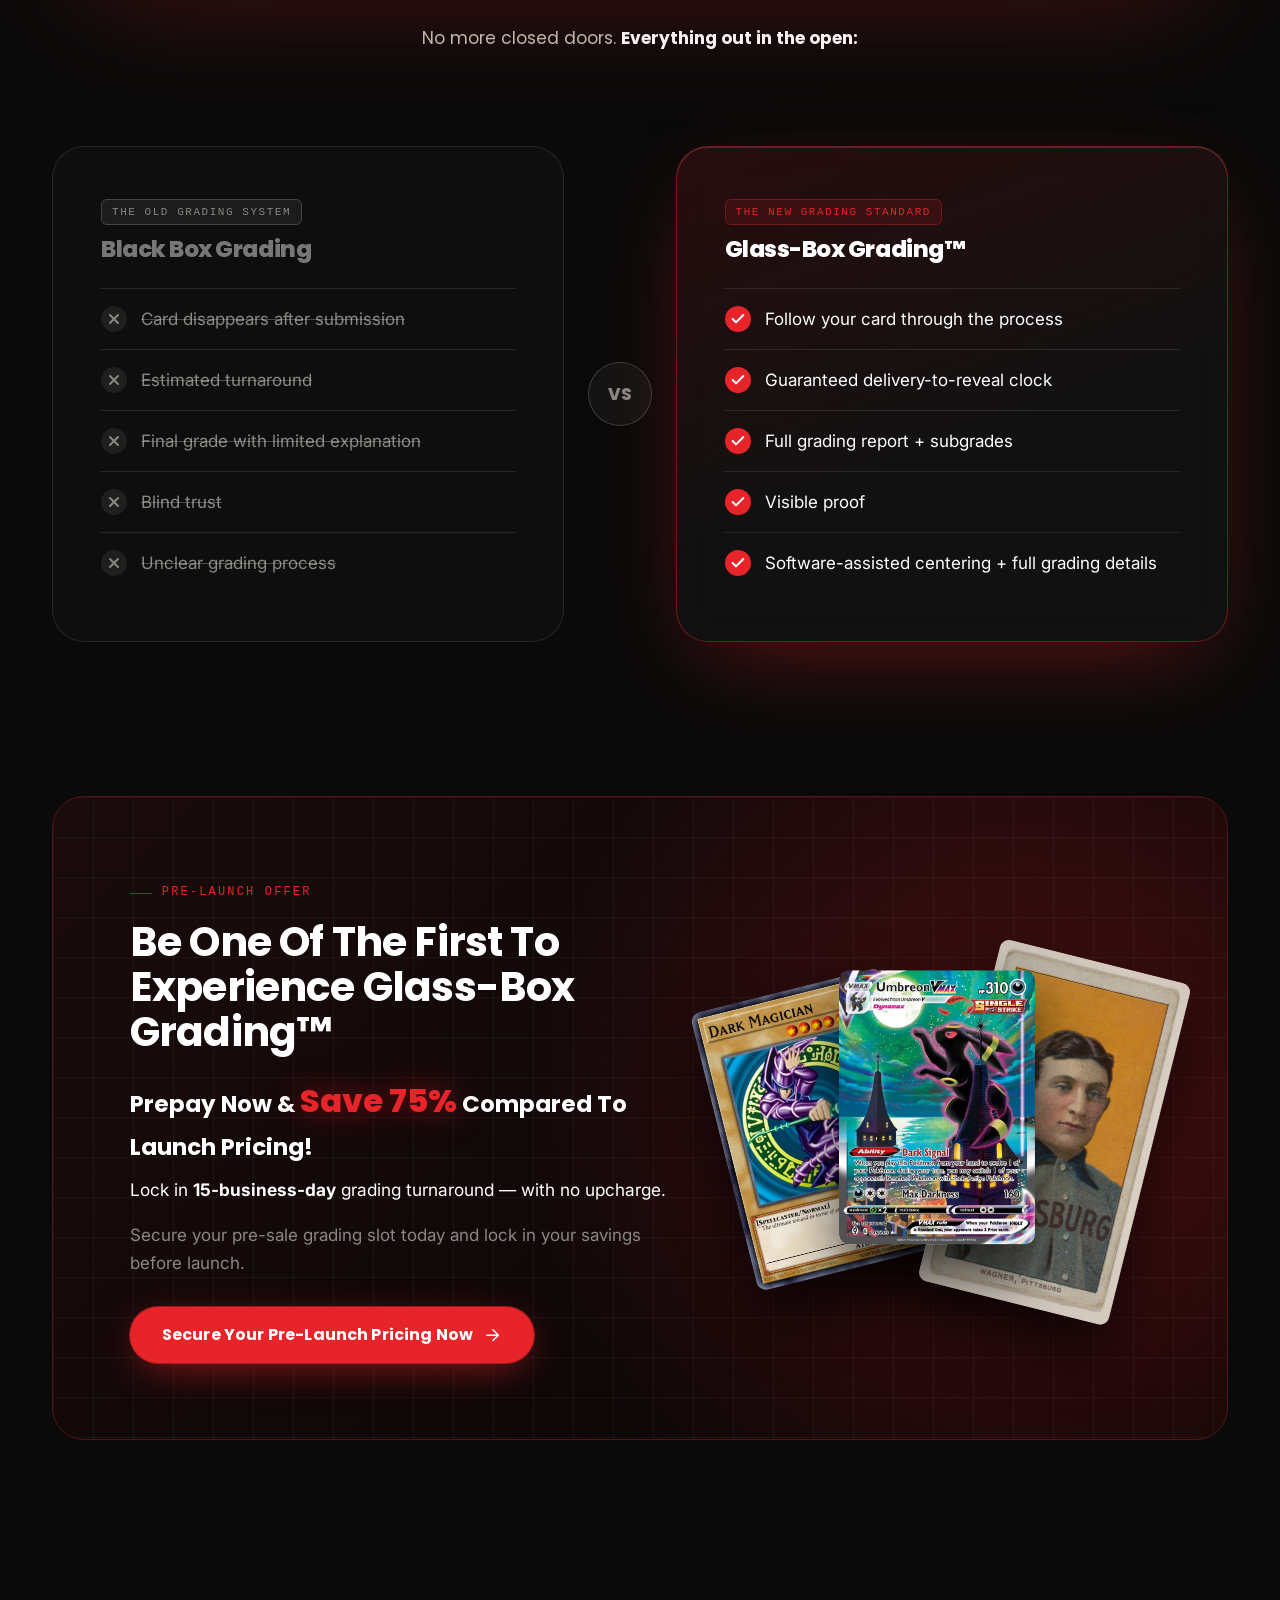
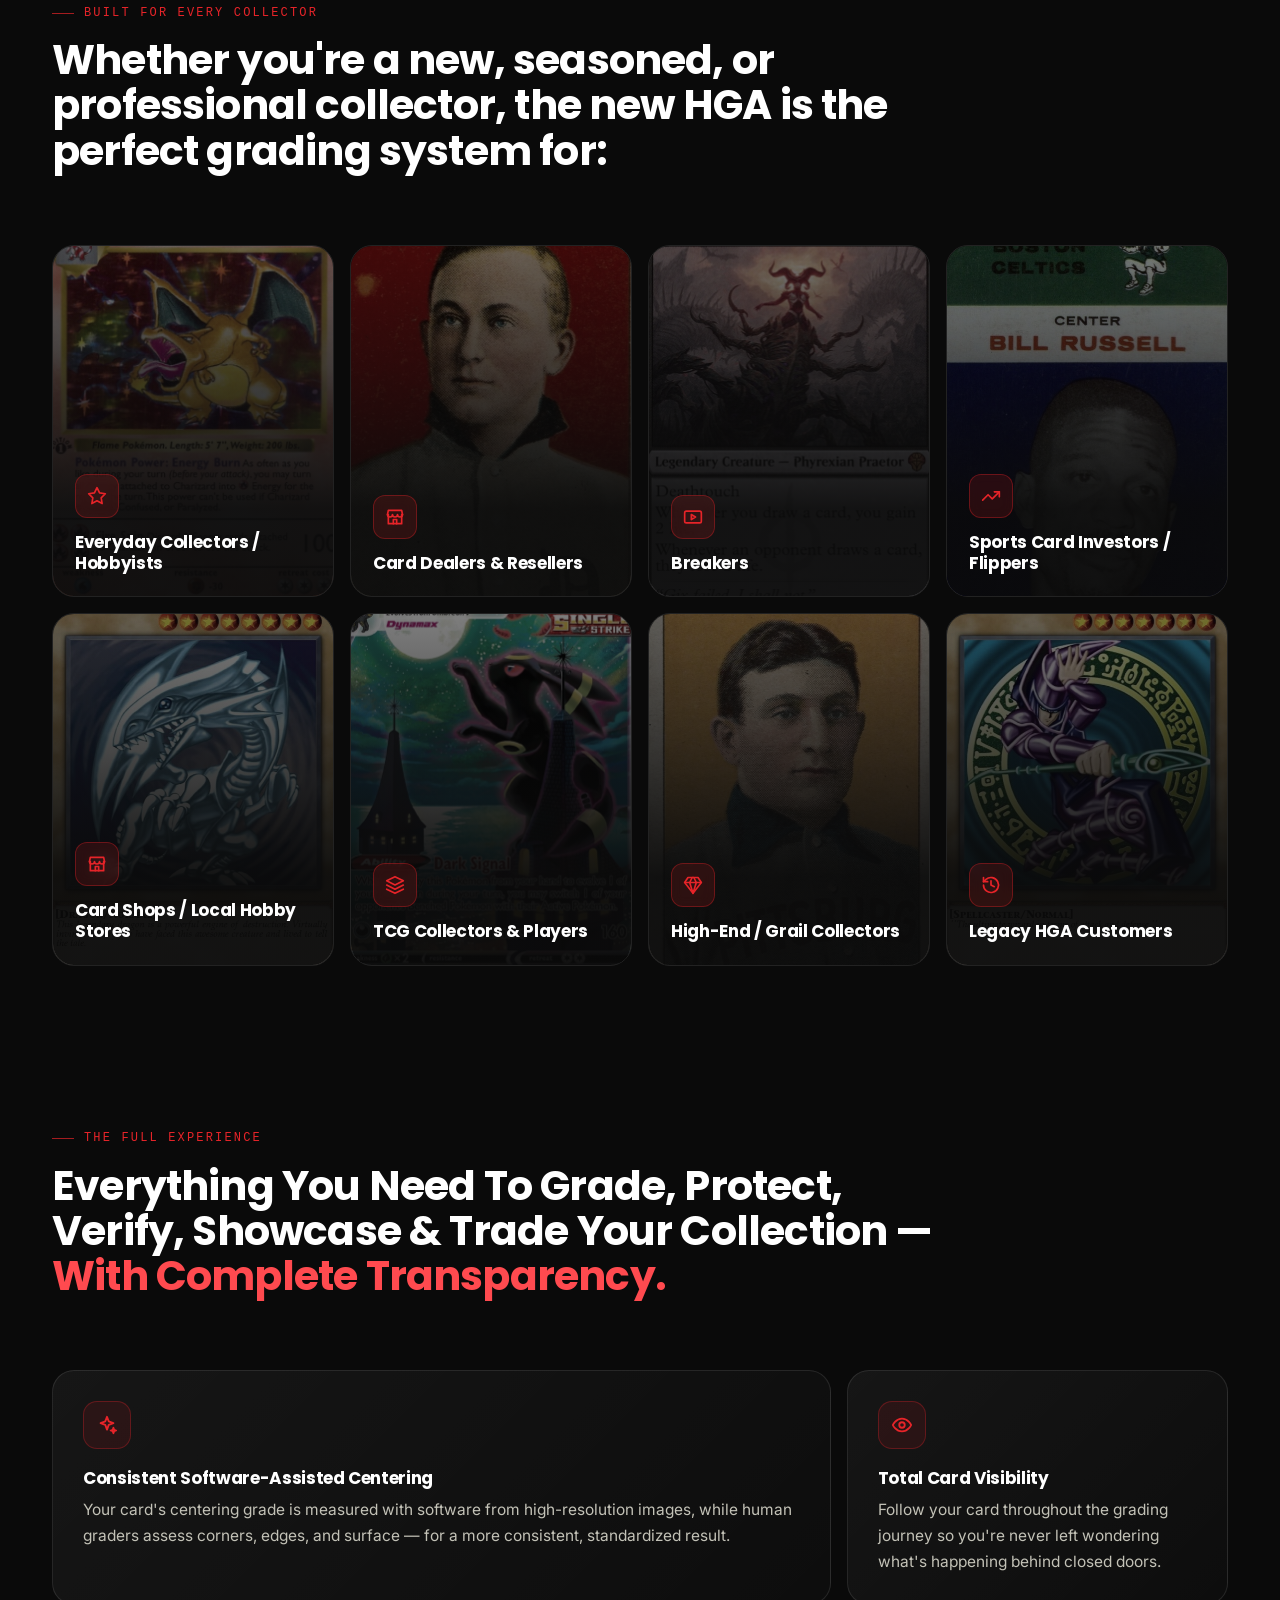
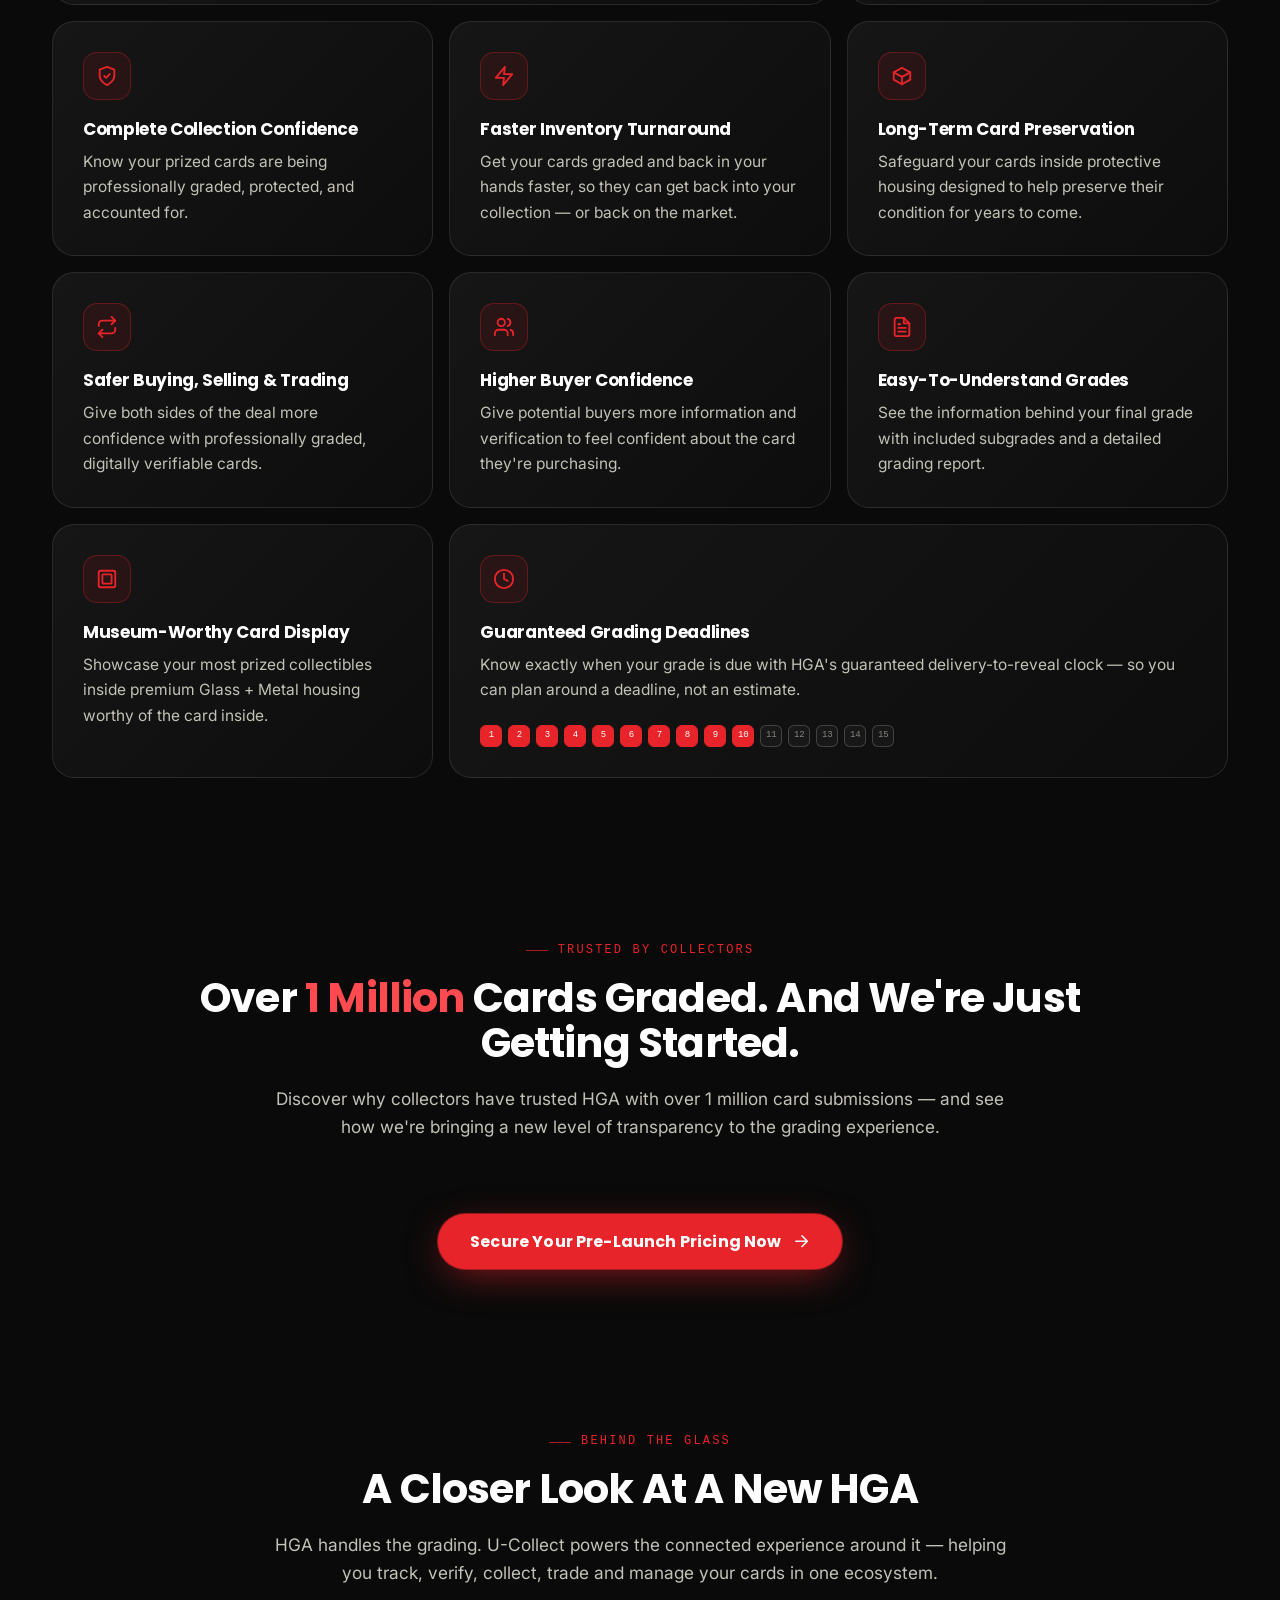
==== commit 7c467f5a: "fixed image placement" ====
--- a/index.html
+++ b/index.html
@@ -320,34 +320,40 @@
 <!-- ============ 4. THE PROBLEM: BLACK BOX ============ -->
 <section class="problem">
   <div class="container">
-    <div class="problem-visuals">
-      <!-- [IMAGE] 1 — the old "tracking" experience -->
-      <div class="old-tracker reveal" aria-label="Illustration: a typical grading order status with no information">
-        <div class="ot-head"><span class="ot-dots"><i></i><i></i><i></i></span><span>order-status</span></div>
-        <div class="ot-body">
-          <div class="ot-row"><span>Order</span><b>#58219-B</b></div>
-          <div class="ot-row"><span>Status</span><b class="ot-glitch" data-text="IN GRADING">IN GRADING</b></div>
-          <div class="ot-row"><span>Grader</span><b class="ot-redact">██████████</b></div>
-          <div class="ot-row"><span>Est. return</span><b class="ot-redact">TBD</b></div>
-          <div class="ot-bar"><span></span></div>
-          <p class="ot-foot">Last update: 47 days ago</p>
-        </div>
-      </div>
-      <!-- [IMAGE] 2 — the abyss -->
-      <div class="abyss reveal" style="--d:1" aria-label="Illustration: a card disappearing into a black box">
-        <div class="abyss-hole"></div>
-        <img class="abyss-card" src="assets/cards/umbreon.jpg" alt="" />
-        <span class="abyss-q q1">?</span><span class="abyss-q q2">?</span><span class="abyss-q q3">?</span>
-      </div>
-    </div>
-
-    <div class="problem-head">
-      <p class="eyebrow eyebrow-bad reveal">The real problem</p>
-      <h2 class="h-xl reveal">"Black Box <span class="strike-bad">Grading.</span>"</h2>
-      <p class="lead reveal">What's "Black Box Grading?" You already know the experience:</p>
-      <p class="reveal">You send in your card, and wait in what feels like a <em>mysterious abyss.</em></p>
-    </div>
-
+    <div class="problem-intro">
+      <div class="problem-head">
+        <p class="eyebrow eyebrow-bad reveal">The real problem</p>
+        <h2 class="h-xl reveal">"Black Box <span class="strike-bad">Grading.</span>"</h2>
+        <p class="lead reveal">What's "Black Box Grading?" You already know the experience:</p>
+        <p class="reveal">You send in your card, and wait in what feels like a <em>mysterious abyss.</em></p>
+      </div>
+      <div class="problem-visuals">
+        <!-- [IMAGE] 1 — the old "tracking" experience -->
+        <div class="old-tracker reveal" aria-label="Illustration: a typical grading order status with no information">
+          <div class="ot-head"><span class="ot-dots"><i></i><i></i><i></i></span><span>order-status</span></div>
+          <div class="ot-body">
+            <div class="ot-row"><span>Order</span><b>#58219-B</b></div>
+            <div class="ot-row"><span>Status</span><b class="ot-glitch" data-text="IN GRADING">IN GRADING</b></div>
+            <div class="ot-row"><span>Grader</span><b class="ot-redact">██████████</b></div>
+            <div class="ot-row"><span>Est. return</span><b class="ot-redact">TBD</b></div>
+            <div class="ot-bar"><span></span></div>
+            <p class="ot-foot">Last update: 47 days ago</p>
+          </div>
+        </div>
+        <!-- [IMAGE] 2 — the abyss -->
+        <div class="abyss reveal" style="--d:1" aria-label="Illustration: a card disappearing into a black box">
+          <div class="abyss-hole"></div>
+          <img class="abyss-card" src="assets/cards/umbreon.jpg" alt="" />
+          <span class="abyss-q q1">?</span><span class="abyss-q q2">?</span><span class="abyss-q q3">?</span>
+        </div>
+      </div>
+    </div>
+  </div>
+</section>
+
+<!-- ============ 4b. YOU HAVE NO IDEA ============ -->
+<section class="problem problem-2">
+  <div class="container">
     <p class="no-idea reveal">You have <b>NO</b> idea:</p>
     <div class="unknowns">
       <div class="unknown reveal" style="--d:0"><span class="u-q">?</span><span class="u-k">Who</span><p>is grading your card</p></div>
--- a/styles.css
+++ b/styles.css
@@ -164,7 +164,7 @@
 .nav-links a:hover::after { transform: scaleX(1); }
 
 /* ---------- HERO ---------- */
-.hero { position: relative; padding: clamp(48px, 8vw, 96px) 0 clamp(80px, 10vw, 130px); overflow: hidden; margin-top: -72px; padding-top: calc(72px + clamp(48px, 7vw, 90px)); }
+.hero { position: relative; padding: clamp(48px, 8vw, 96px) 0 clamp(40px, 5vw, 64px); overflow: hidden; margin-top: -72px; padding-top: calc(72px + clamp(48px, 7vw, 90px)); }
 .hero-bg { position: absolute; inset: 0; pointer-events: none; }
 .grid-lines {
   position: absolute; inset: 0;
@@ -301,7 +301,7 @@
 .slab-xs { width: 62%; font-size: 12px; }
 
 /* ---------- MANIFESTO ---------- */
-.manifesto { padding: var(--section) 0 calc(var(--section) * .6); }
+.manifesto { padding: clamp(32px, 4vw, 56px) 0 calc(var(--section) * .6); }
 .scrub-text { font-size: var(--fs-h2-xl); font-weight: 800; line-height: 1.02; letter-spacing: -0.035em; text-align: center; max-width: 1150px; margin: 0 auto; }
 .scrub-text .w { opacity: .14; transition: opacity .25s linear; }
 .scrub-text .w.on { opacity: 1; }
@@ -1142,3 +1142,34 @@
 .choice-card .btn { white-space: nowrap; padding-left: 26px; padding-right: 26px; }
 @media (max-width: 1100px) { .choice-grid { grid-template-columns: 1fr; } }
 @media (max-width: 860px) { .plan.plan-glass.reveal.in { transform: none; } }
+
+/* =========================================================
+   PROBLEM: text beside visuals, "No idea" as its own section
+   ========================================================= */
+.problem-intro { display: grid; grid-template-columns: 1fr 1.05fr; gap: clamp(32px, 5vw, 72px); align-items: center; }
+.problem-intro .problem-visuals { margin-bottom: 0; }
+.problem-2 { background: #070707; }
+.problem-2 .no-idea { margin-top: 0; }
+@media (max-width: 1000px) {
+  .problem-intro { grid-template-columns: 1fr; }
+}
+
+/* Problem visuals: "?" box is the main image, order-status card layered bottom-left */
+.problem-intro .problem-visuals { display: block; position: relative; padding: 0 0 48px 40px; }
+.problem-intro .abyss { min-height: 0; aspect-ratio: 5 / 4; width: 100%; }
+.problem-intro .old-tracker { position: absolute; left: 0; bottom: 0; z-index: 2; width: 42%; font-size: 11.5px; box-shadow: 0 30px 60px rgba(0,0,0,.75), 0 0 0 1px rgba(255,255,255,.06); }
+.problem-intro .old-tracker .ot-body { padding: 12px 16px 14px; }
+.problem-intro .old-tracker .ot-head { padding: 10px 14px; font-size: 11px; }
+.problem-intro .old-tracker .ot-row { padding: 7px 0; }
+.problem-intro .old-tracker .ot-foot { font-size: 11px; }
+.problem-intro .old-tracker .ot-bar { margin: 12px 0 8px; }
+@media (max-width: 560px) {
+  .problem-intro .problem-visuals { padding: 0 0 40px 16px; }
+  .problem-intro .abyss { aspect-ratio: 1 / 1.05; }
+  .problem-intro .old-tracker { width: 54%; font-size: 9.5px; }
+  .problem-intro .old-tracker .ot-head { padding: 7px 10px; font-size: 9px; }
+  .problem-intro .old-tracker .ot-body { padding: 6px 10px 8px; }
+  .problem-intro .old-tracker .ot-row { padding: 4px 0; }
+  .problem-intro .old-tracker .ot-foot { font-size: 9px; }
+  .problem-intro .old-tracker .ot-bar { margin: 10px 0 6px; }
+}
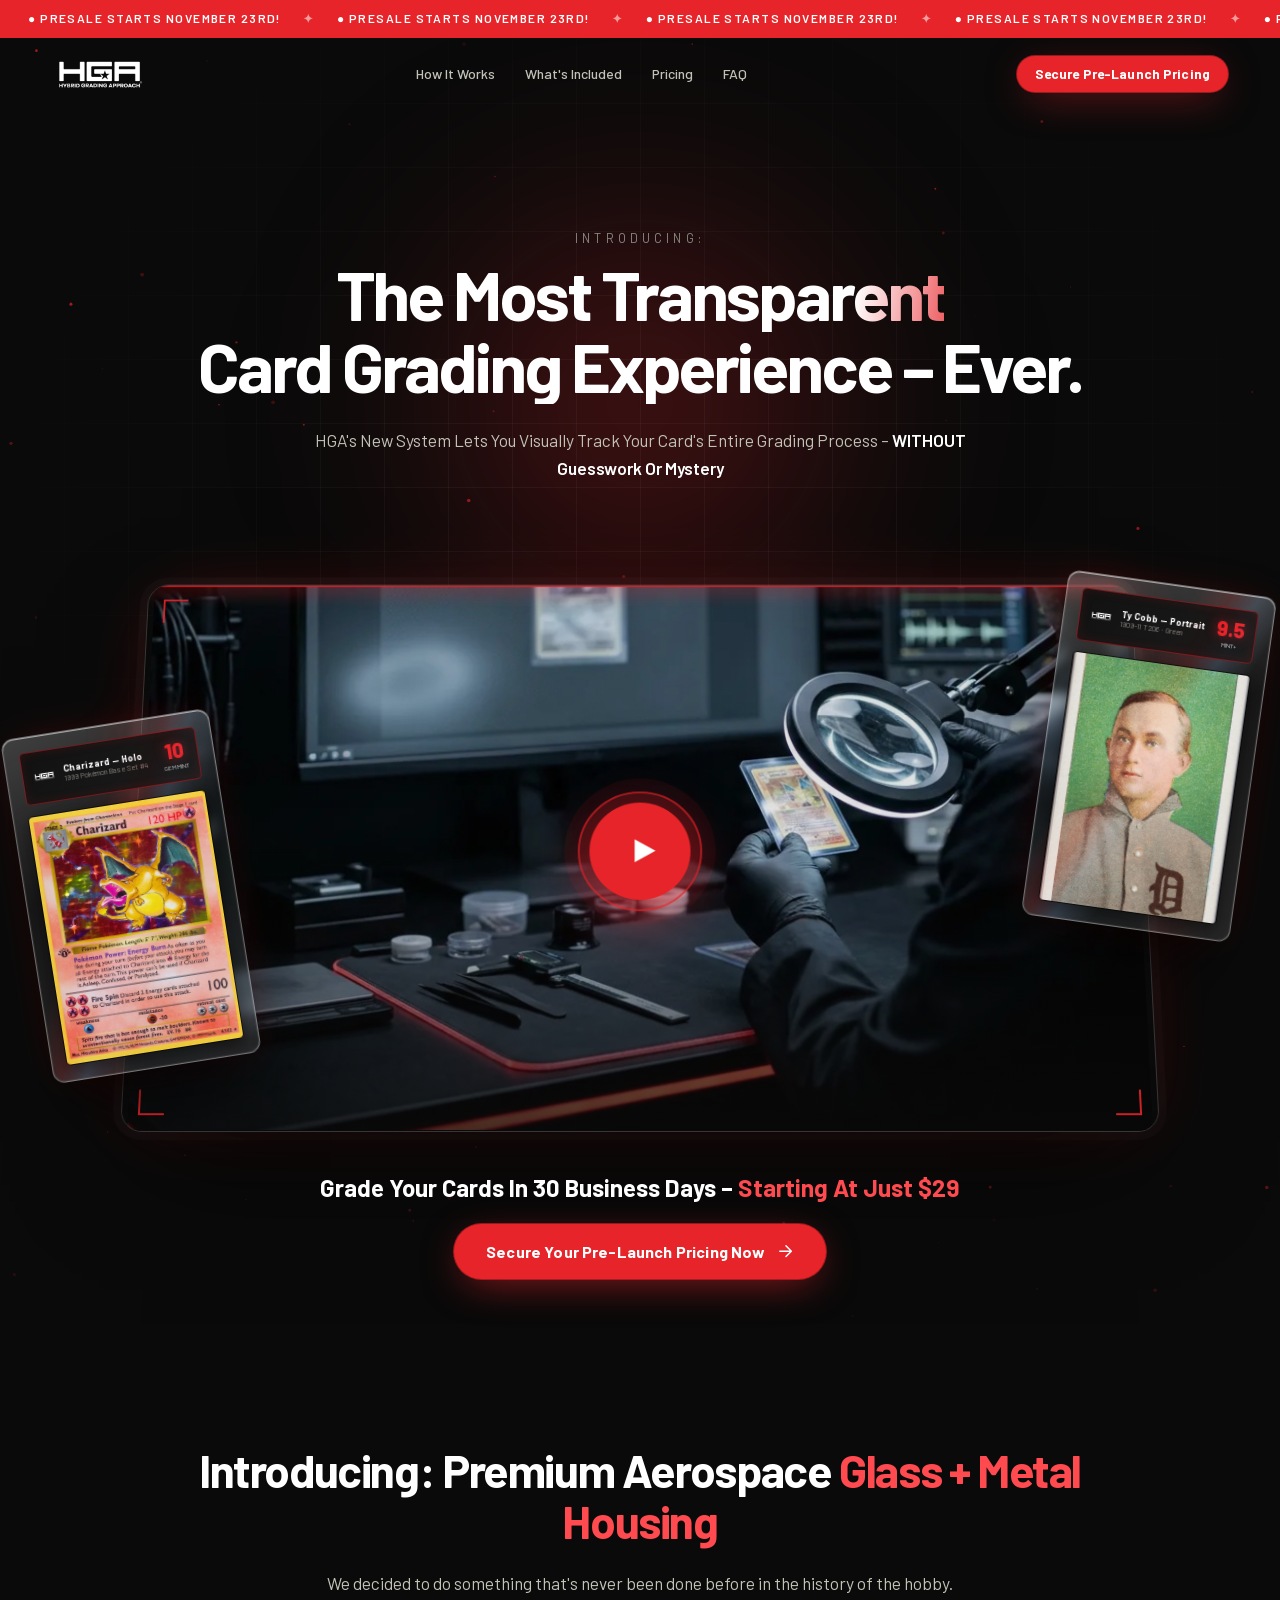
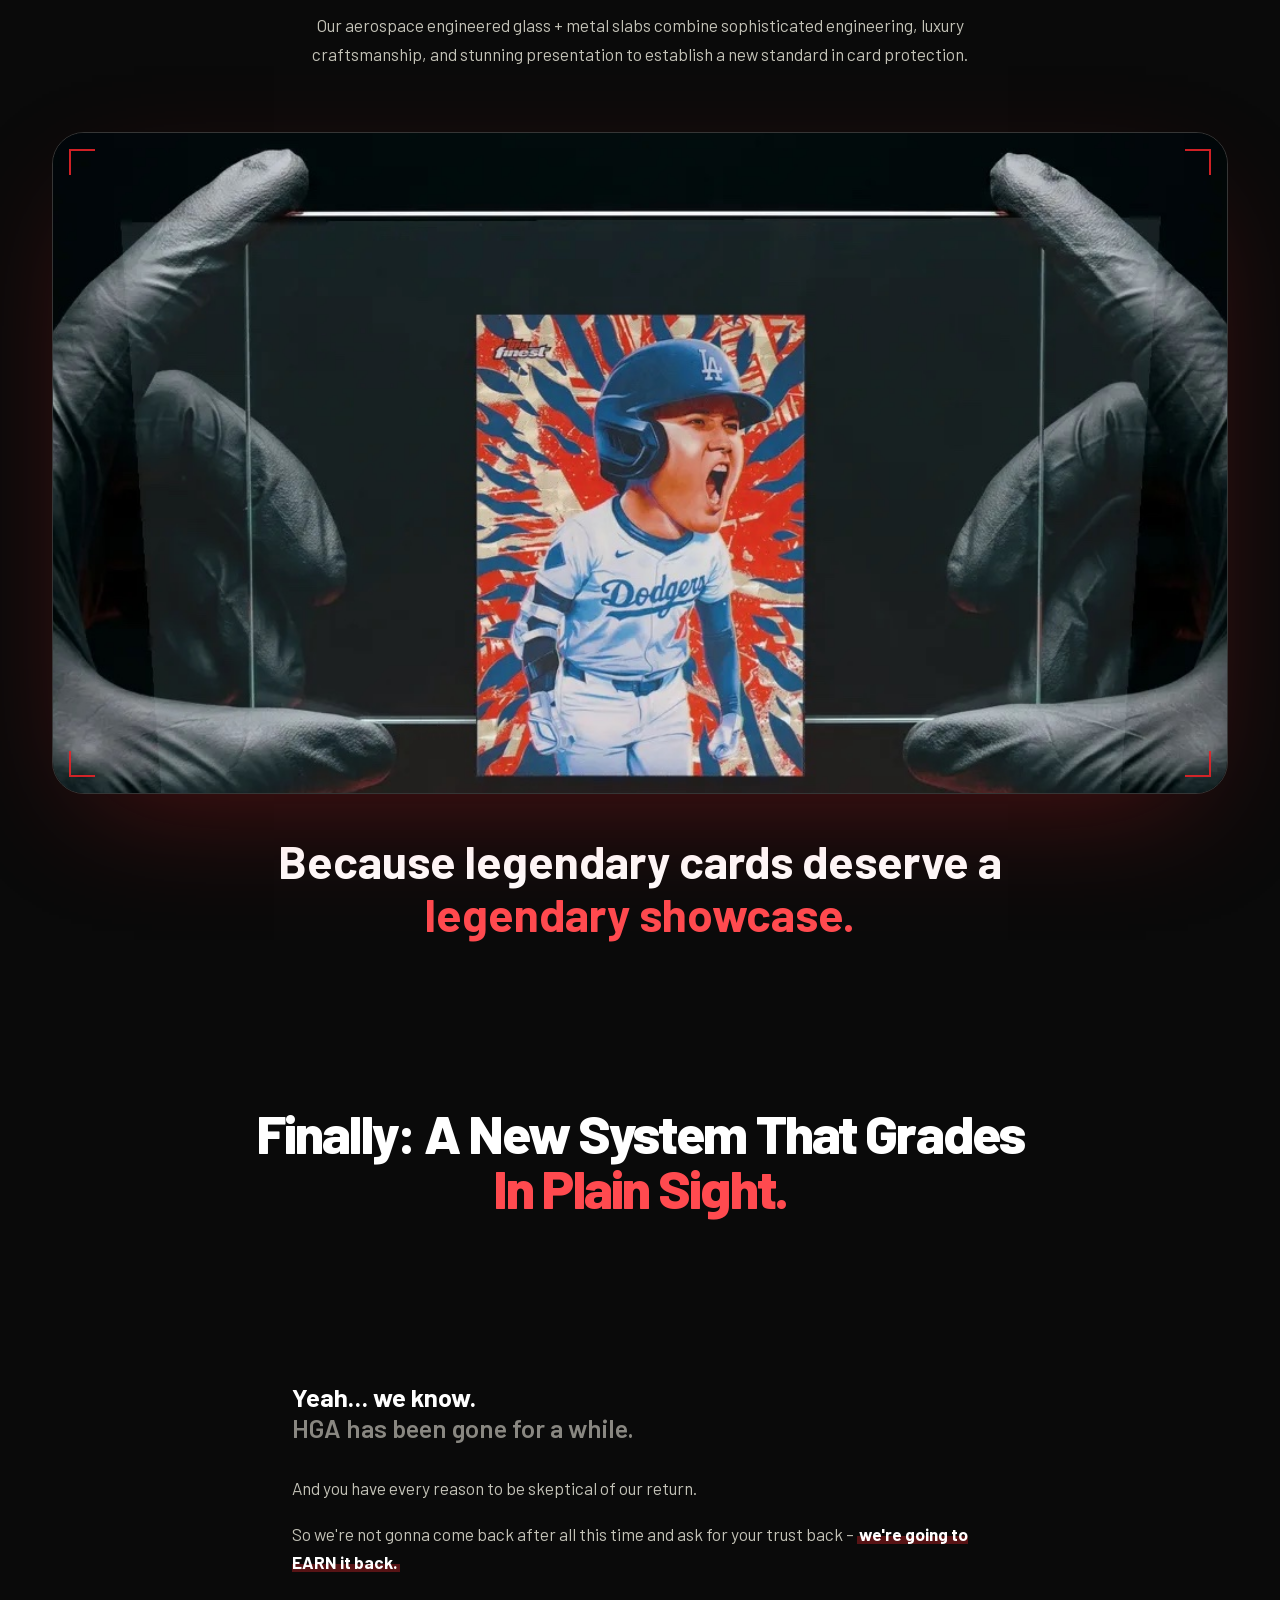
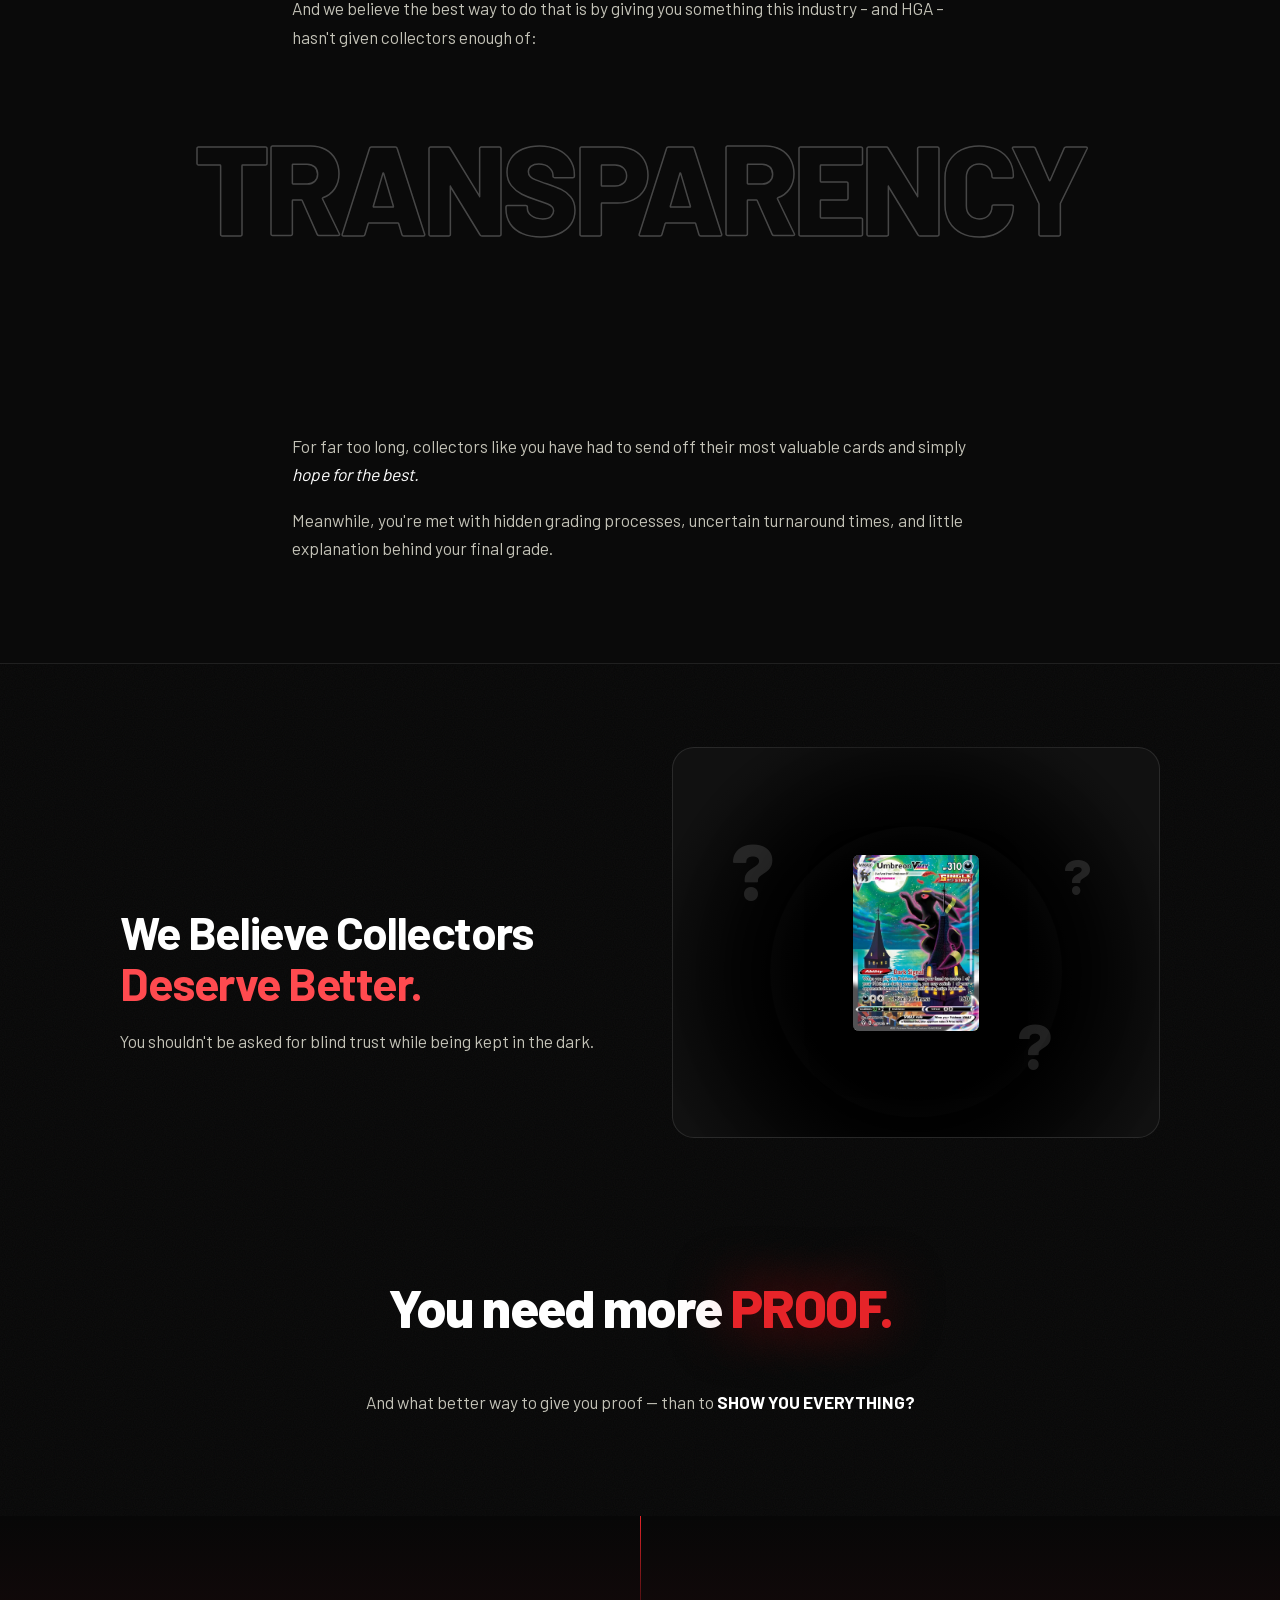
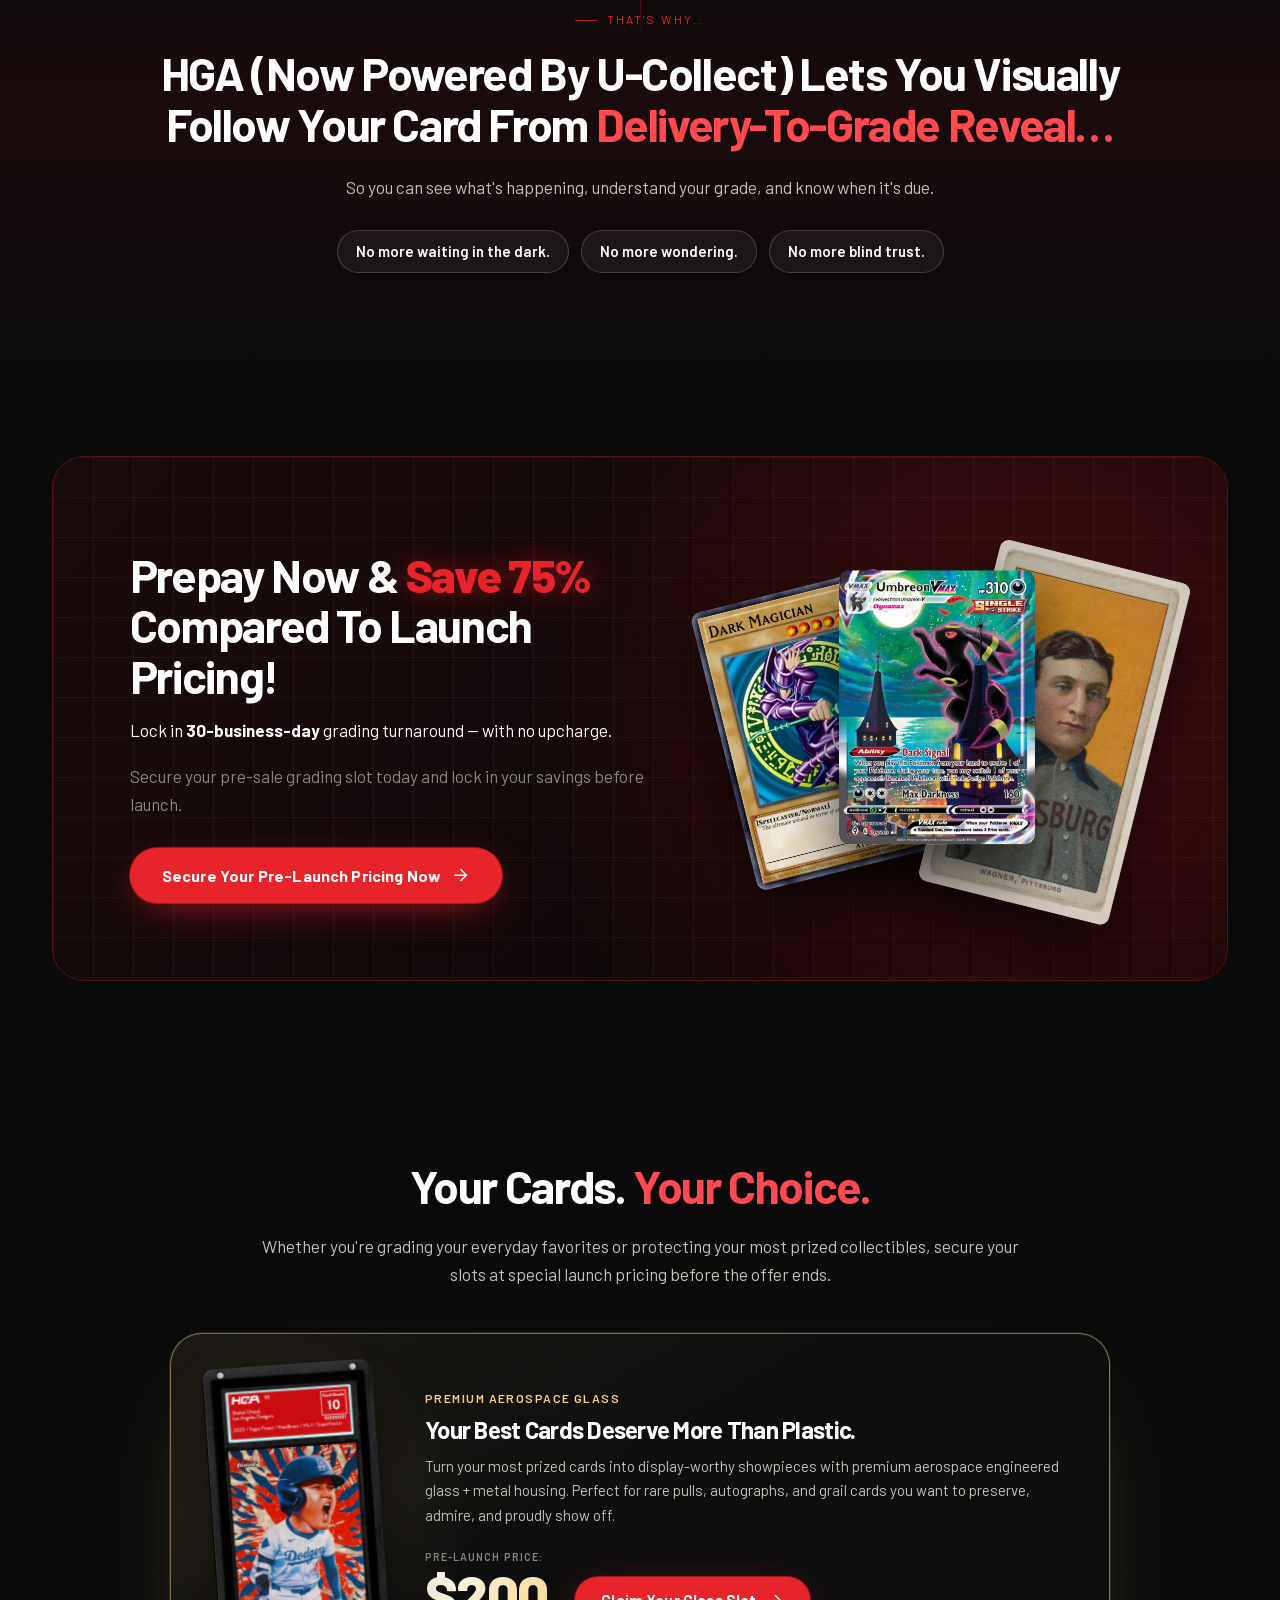
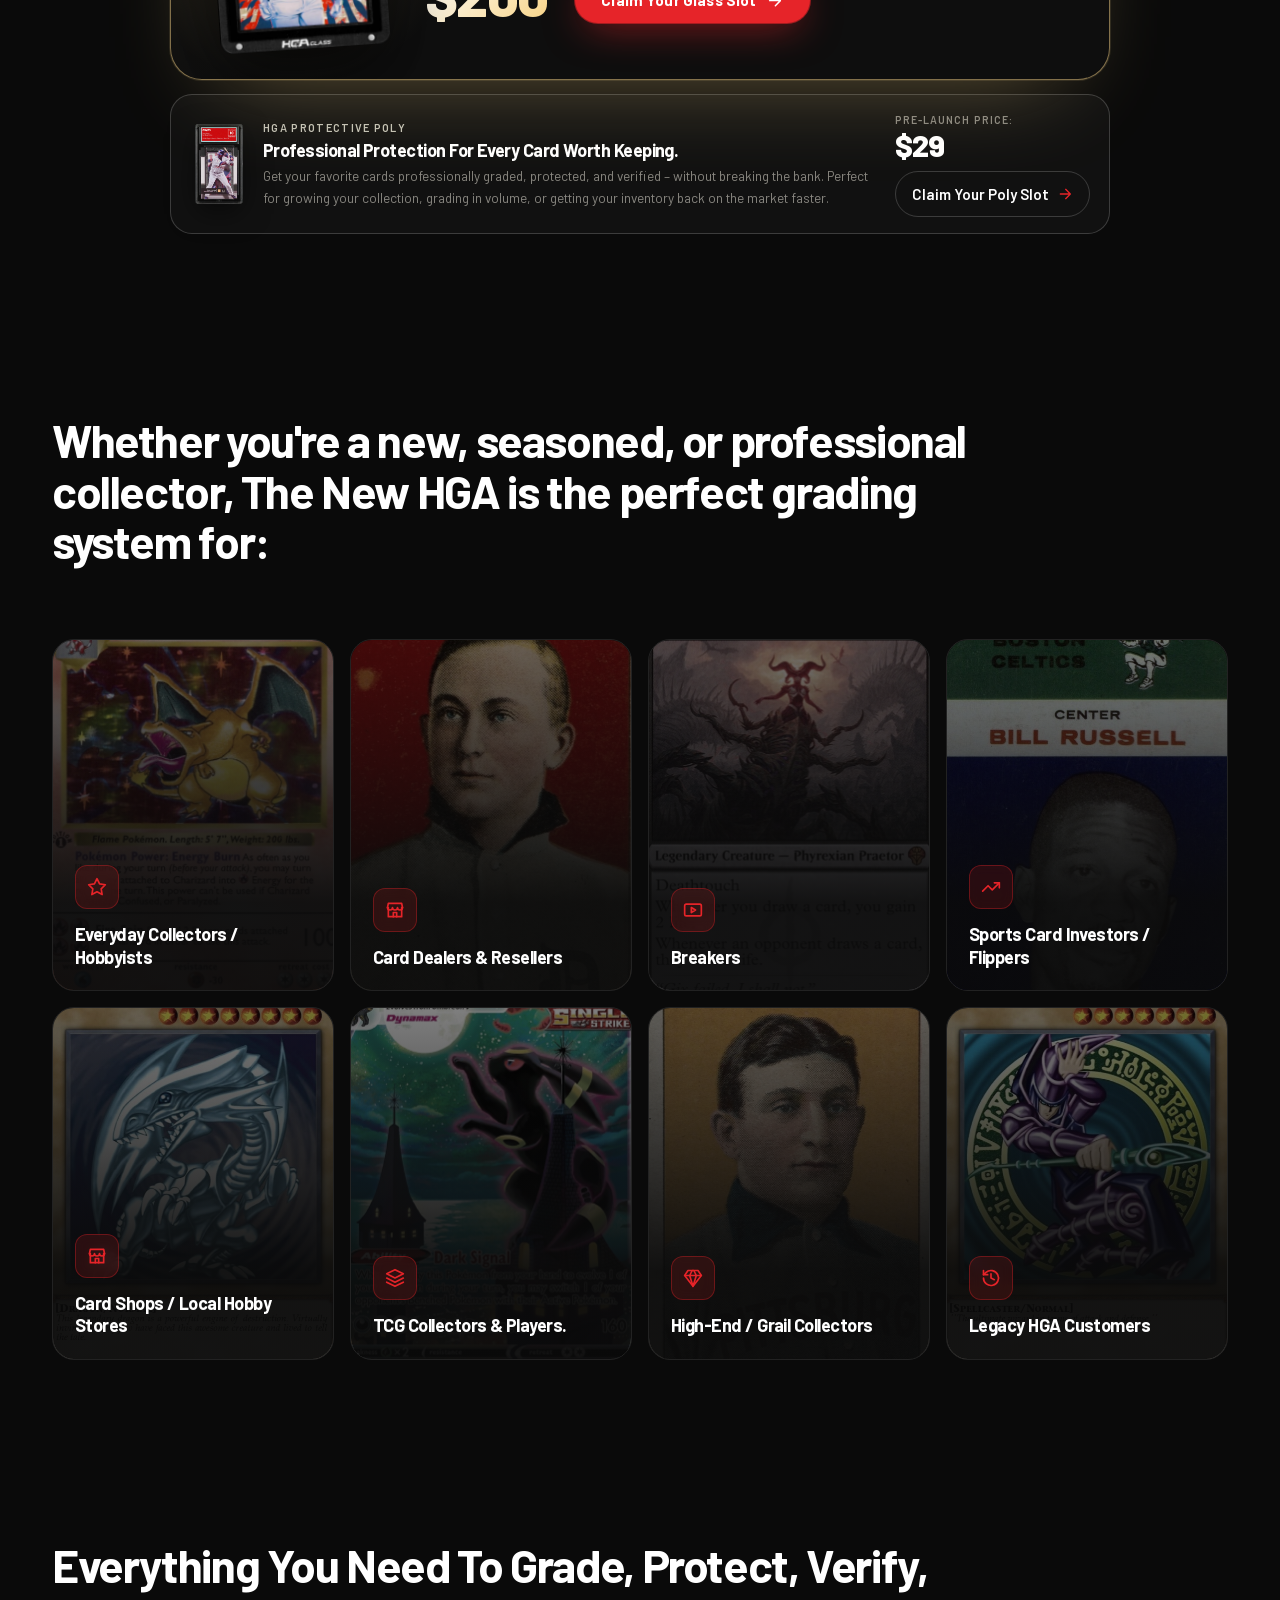
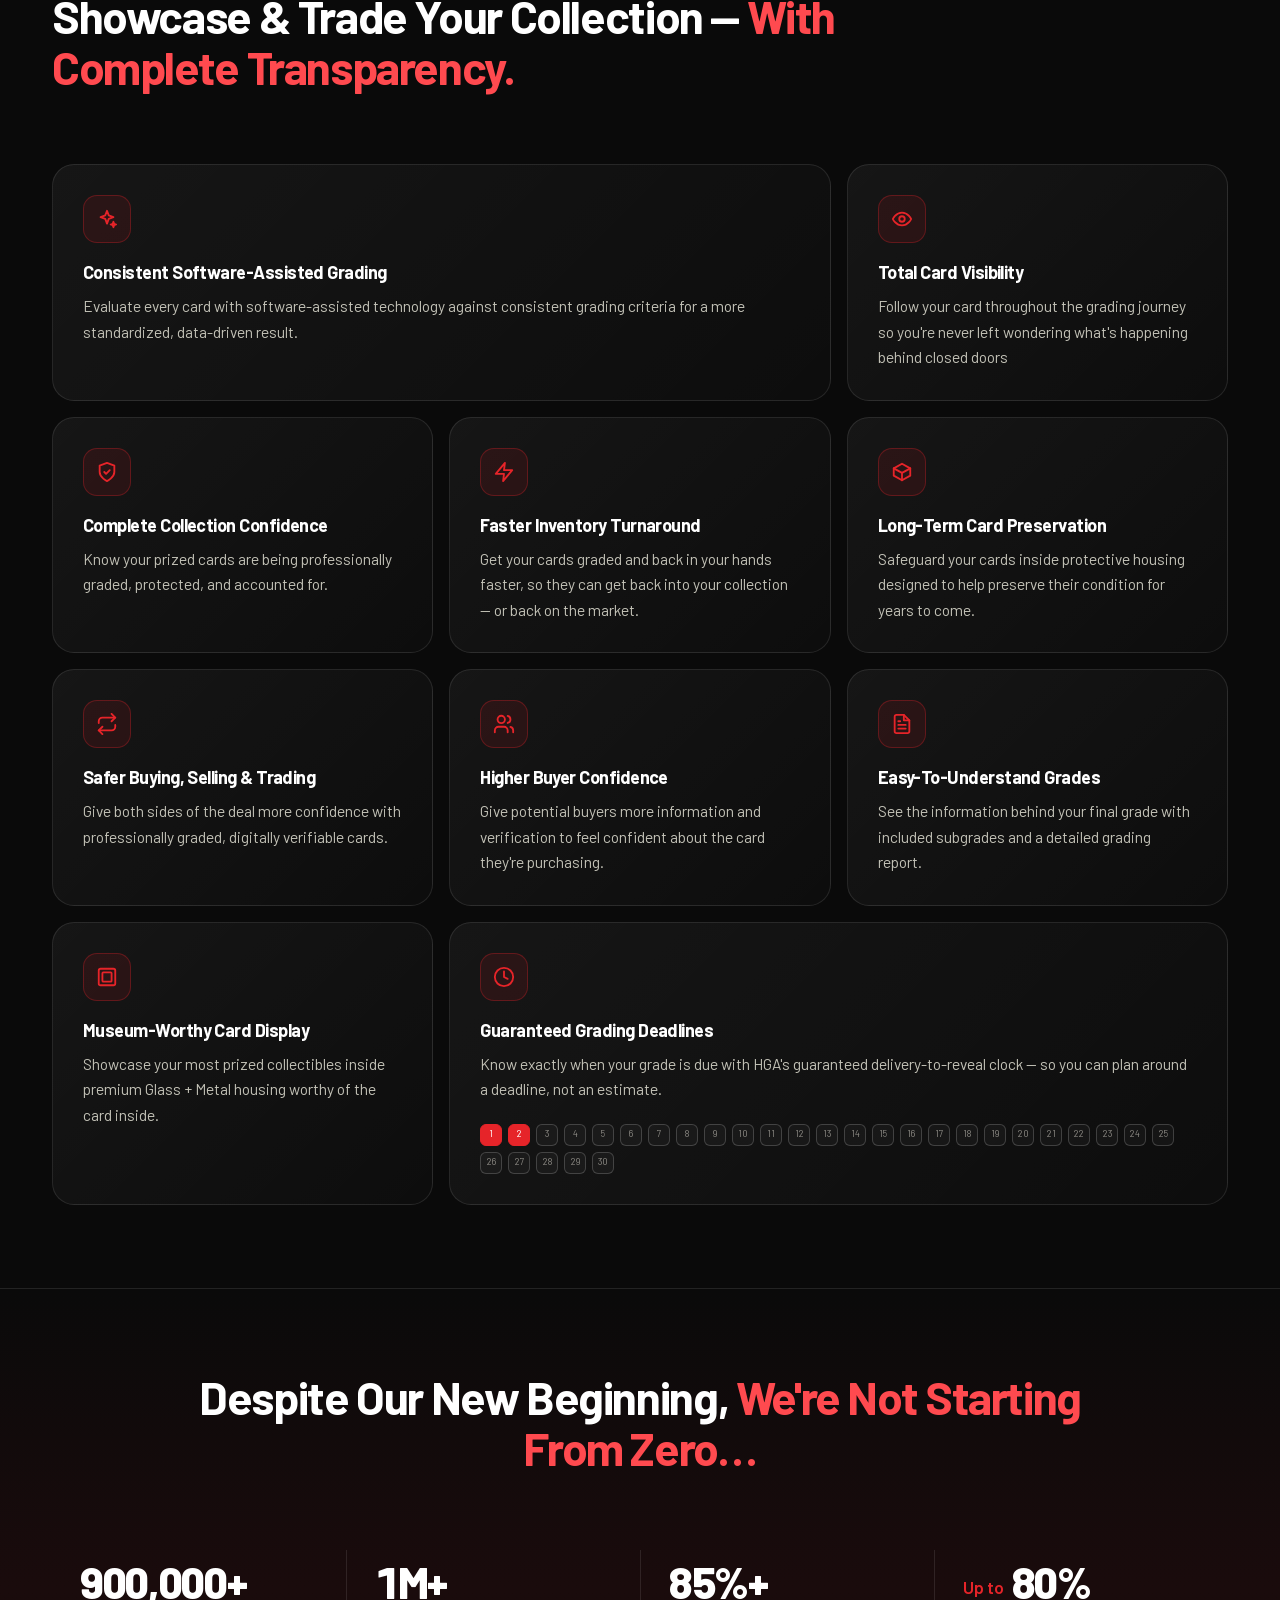
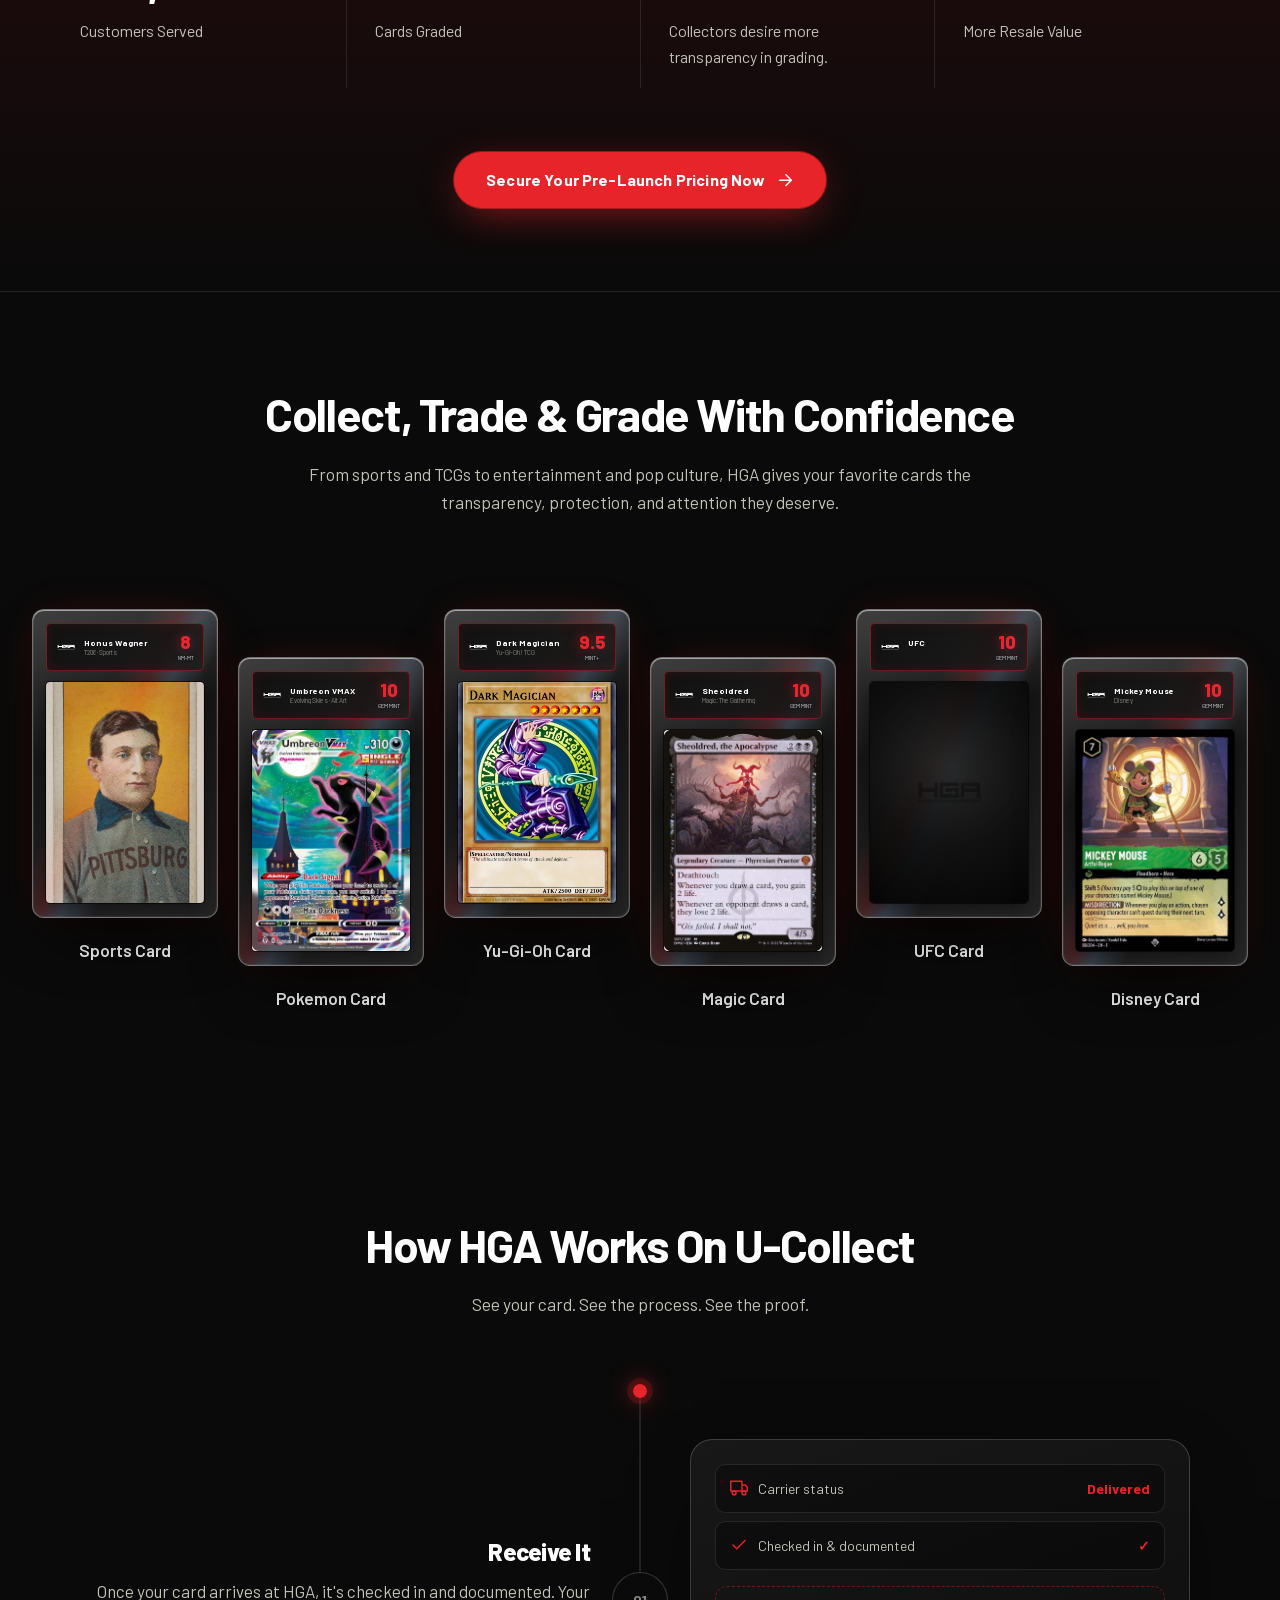
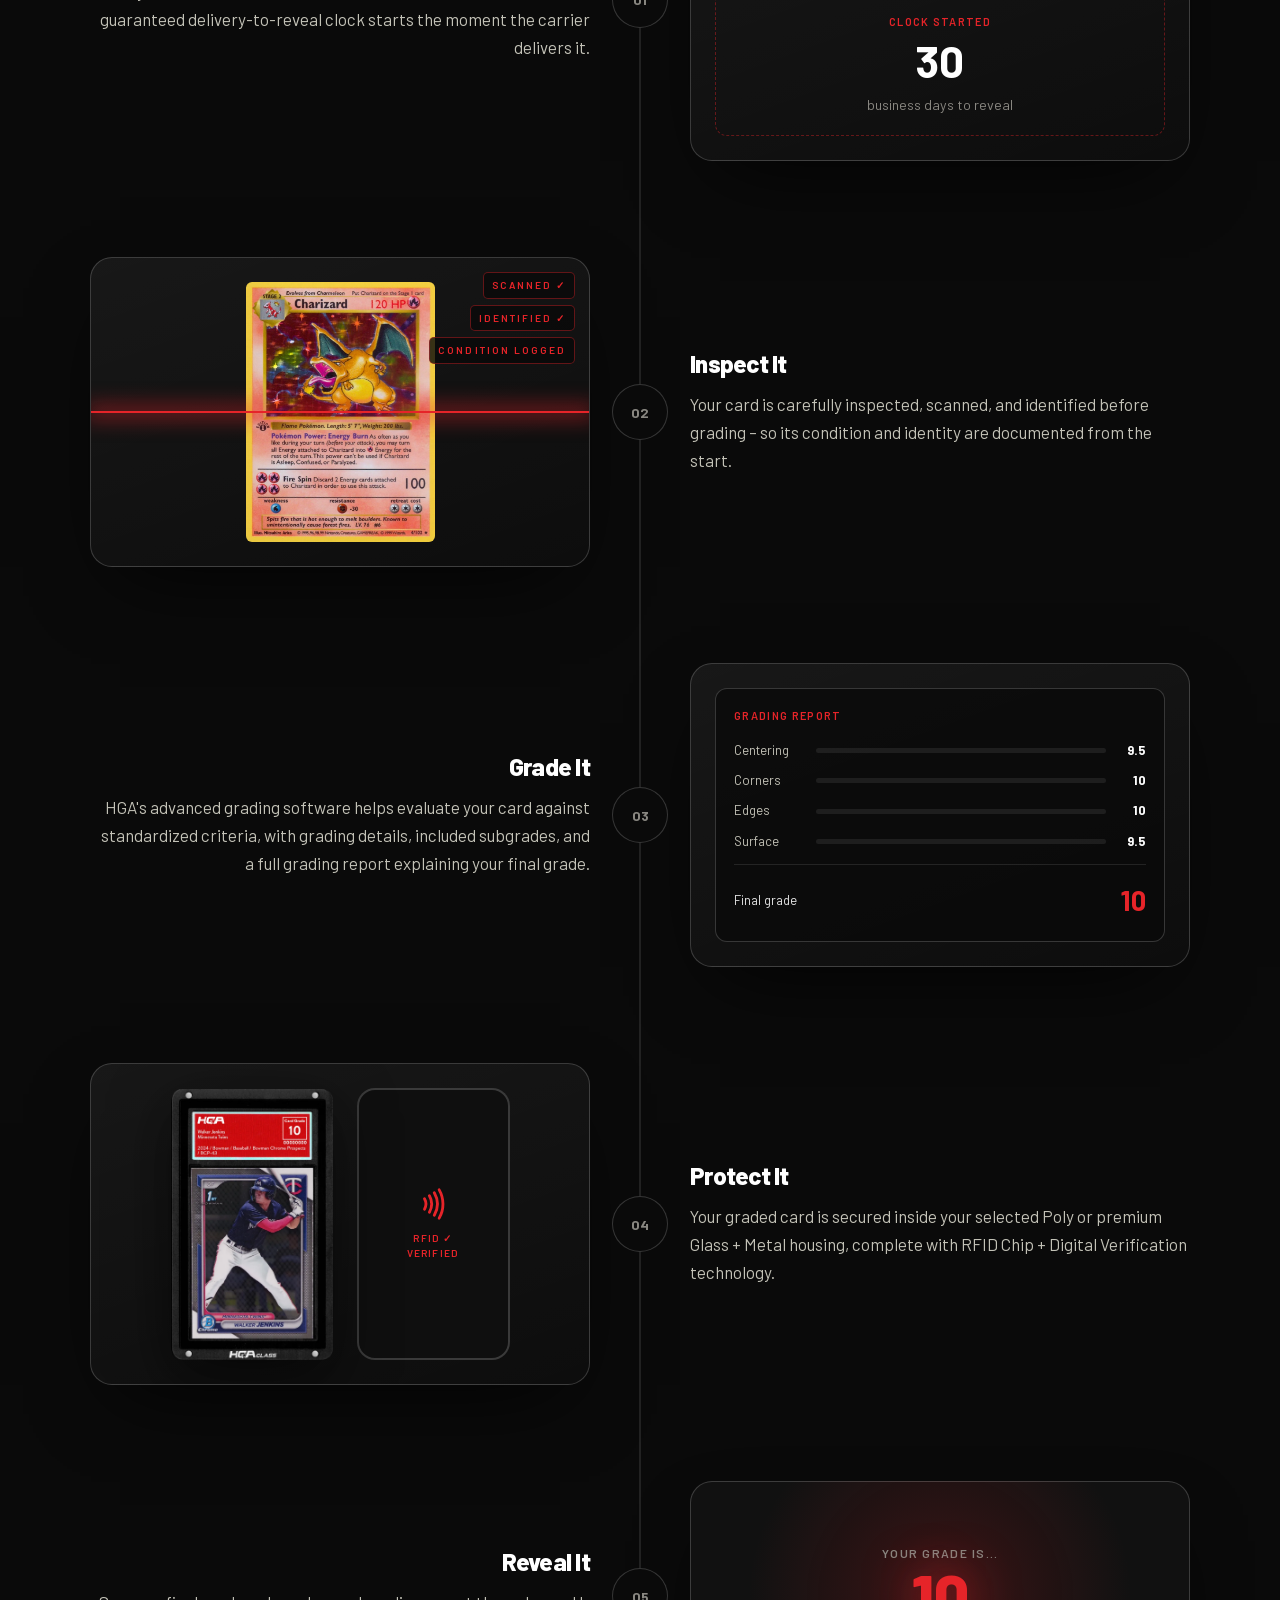
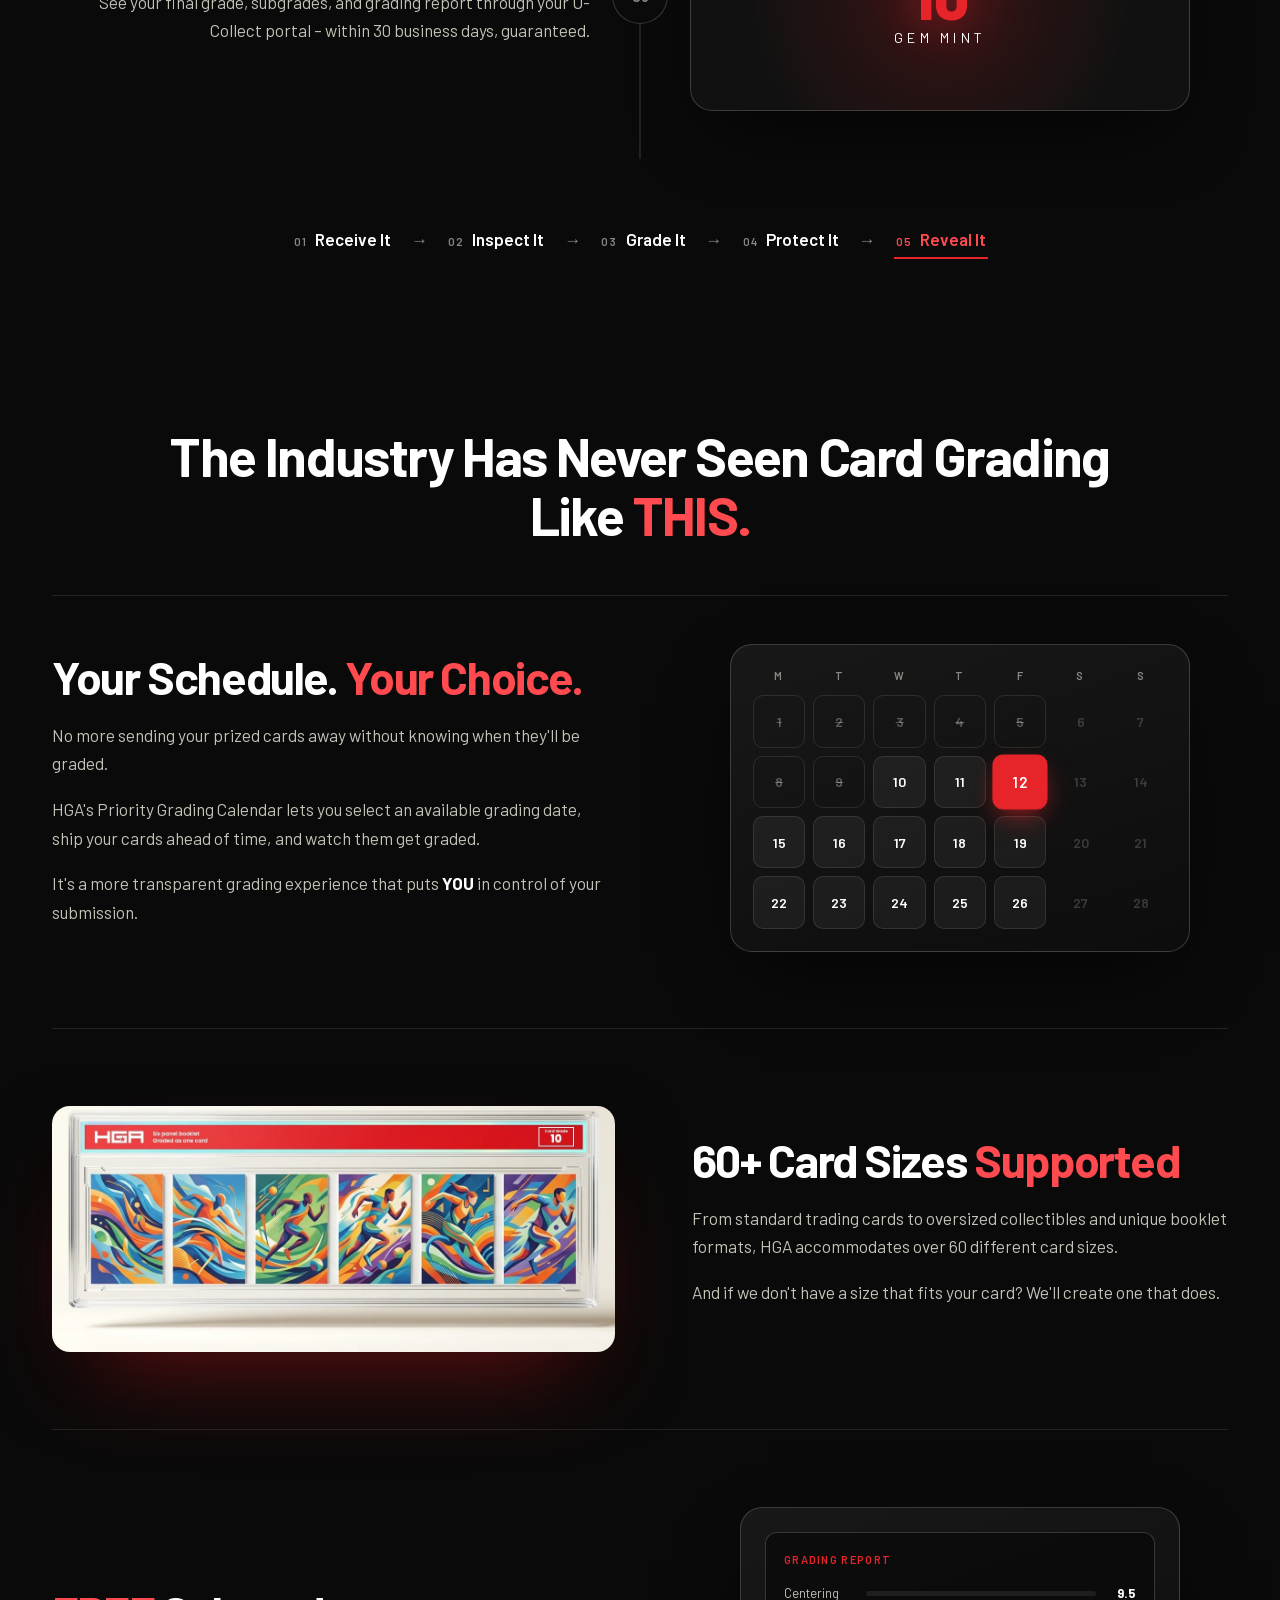
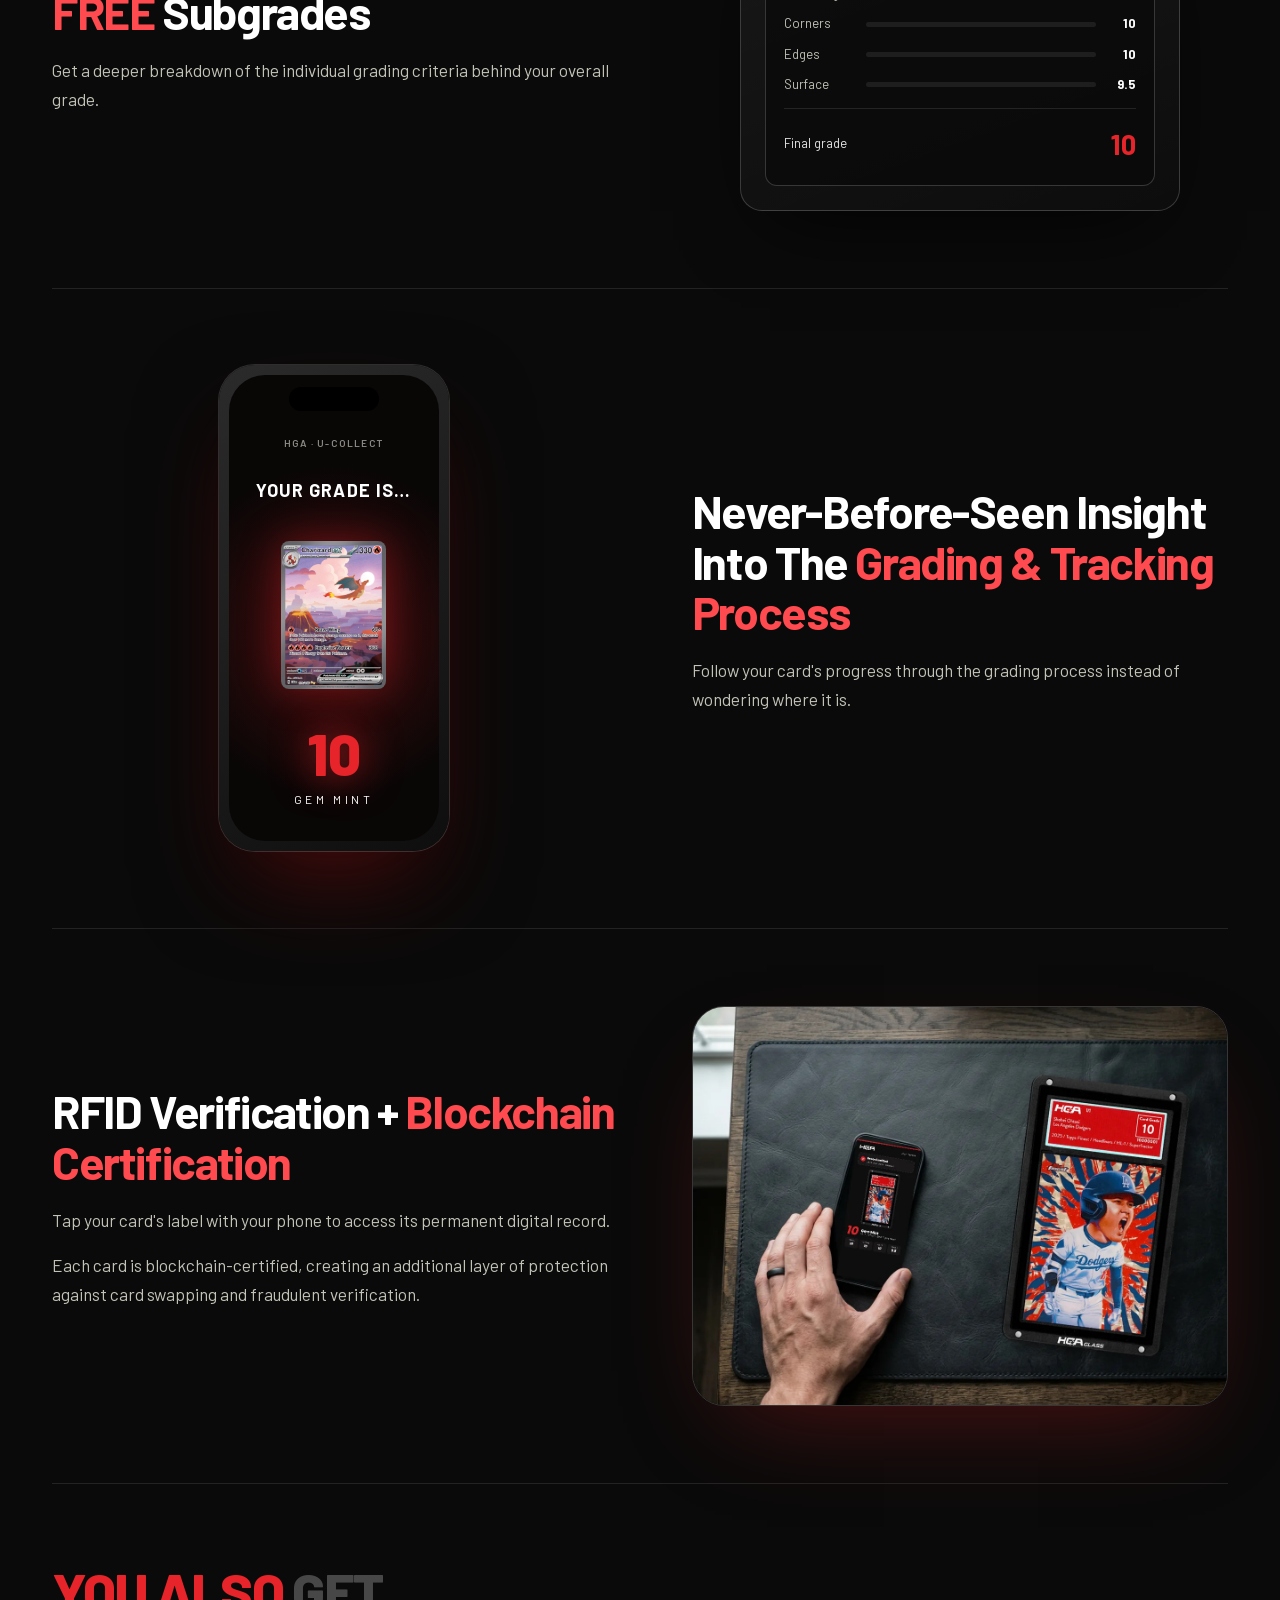
==== commit 7733ddf0: "adjust texts" ====
--- a/index.html
+++ b/index.html
@@ -3,25 +3,23 @@
 <head>
 <meta charset="utf-8" />
 <meta name="viewport" content="width=device-width, initial-scale=1" />
-<title>Card Grading Pre-Launch From $29 | HGA Glass-Box Grading™</title>
-<meta name="description" content="Transparent trading card grading with software-assisted centering, human-graded corners, edges and surface, free subgrades, RFID chip and blockchain certification and a guaranteed 15-business-day turnaround. Lock in HGA pre-launch pricing from $29." />
+<title>The Most Transparent Card Grading Experience – Ever. | HGA</title>
+<meta name="description" content="HGA's new system lets you visually track your card's entire grading process – without guesswork or mystery. Starting at just $29." />
 <meta name="robots" content="index, follow" />
 <!-- After publishing: add <link rel="canonical" href="FULL-LIVE-URL" /> and make og:image / twitter:image absolute URLs -->
 <meta property="og:type" content="website" />
 <meta property="og:site_name" content="HGA — Hybrid Grading Approach" />
 <meta property="og:title" content="The Most Transparent Card Grading Experience – Ever. | HGA" />
-<meta property="og:description" content="Follow your card from your box to your grade reveal. Software-assisted centering, free subgrades and a 15-business-day guarantee — pre-launch pricing from $29." />
+<meta property="og:description" content="HGA's new system lets you visually track your card's entire grading process – without guesswork or mystery. Starting at just $29." />
 <meta property="og:image" content="assets/photos/grader-bench.jpg" />
 <meta property="og:image:alt" content="An HGA grader inspecting a card under a loupe at the grading bench" />
 <meta name="twitter:card" content="summary_large_image" />
 <meta name="twitter:title" content="The Most Transparent Card Grading Experience – Ever. | HGA" />
-<meta name="twitter:description" content="Software-assisted centering, free subgrades and a 15-business-day guarantee. Pre-launch pricing from $29." />
+<meta name="twitter:description" content="HGA's new system lets you visually track your card's entire grading process – without guesswork or mystery. Starting at just $29." />
 <meta name="twitter:image" content="assets/photos/grader-bench.jpg" />
 <meta name="theme-color" content="#0a0a0a" />
 <link rel="icon" href="assets/hga-logo.png" />
-<link rel="preconnect" href="https://fonts.googleapis.com" />
-<link rel="preconnect" href="https://fonts.gstatic.com" crossorigin />
-<link href="https://fonts.googleapis.com/css2?family=Inter:wght@400;500;600;700&family=Poppins:wght@500;600;700;800;900&display=swap" rel="stylesheet" />
+<link rel="preload" href="assets/fonts/b-700.woff2" as="font" type="font/woff2" crossorigin />
 <link rel="stylesheet" href="styles.css" />
 <script type="application/ld+json">
 [
@@ -36,105 +34,27 @@
  {
   "@context": "https://schema.org",
   "@type": "Service",
-  "name": "HGA Glass-Box Grading™ — Pre-Launch",
+  "name": "HGA Card Grading — Pre-Launch",
   "serviceType": "Trading card grading",
   "provider": {
    "@type": "Organization",
    "name": "HGA — Hybrid Grading Approach"
   },
-  "description": "Trading card grading with software-assisted centering, human-graded corners, edges and surface, full grading reports, free subgrades, RFID chip and blockchain certification and a 15-business-day guaranteed delivery-to-reveal clock.",
+  "description": "HGA's new system lets you visually track your card's entire grading process – without guesswork or mystery.",
   "offers": [
    {
     "@type": "Offer",
-    "name": "Poly Slot (pre-launch)",
+    "name": "HGA Protective Poly (pre-launch)",
     "price": "29",
     "priceCurrency": "USD",
     "priceValidUntil": "2027-02-01"
    },
    {
     "@type": "Offer",
-    "name": "Glass Slot (pre-launch)",
+    "name": "Premium Aerospace Glass (pre-launch)",
     "price": "200",
     "priceCurrency": "USD",
     "priceValidUntil": "2027-02-01"
-   }
-  ]
- },
- {
-  "@context": "https://schema.org",
-  "@type": "FAQPage",
-  "mainEntity": [
-   {
-    "@type": "Question",
-    "name": "What is Glass-Box Grading™?",
-    "acceptedAnswer": {
-     "@type": "Answer",
-     "text": "It's HGA's new grading standard. Instead of sending your cards into a \"black box,\" you can follow your card from delivery to grade reveal — with card tracking, a guaranteed deadline, a full grading report with subgrades, and visible proof behind your grade."
-    }
-   },
-   {
-    "@type": "Question",
-    "name": "When does the 15-business-day clock start?",
-    "acceptedAnswer": {
-     "@type": "Answer",
-     "text": "Your clock starts the moment the carrier delivers your card to HGA. You'll see your final grade, subgrades, and grading report through your U-Collect portal within 15 business days, guaranteed."
-    }
-   },
-   {
-    "@type": "Question",
-    "name": "What happens if HGA misses the deadline?",
-    "acceptedAnswer": {
-     "@type": "Answer",
-     "text": "If your grade isn't revealed on time, we'll give you $1 in credit for every day we're late."
-    }
-   },
-   {
-    "@type": "Question",
-    "name": "What's the difference between the Poly and Glass slots?",
-    "acceptedAnswer": {
-     "@type": "Answer",
-     "text": "Poly ($29 pre-launch) gets your card professionally graded, protected, and verified. Glass ($200 pre-launch) includes everything in Poly, plus premium Glass + Metal housing, a museum-worthy card presentation, and a premium display experience for your most prized collectibles."
-    }
-   },
-   {
-    "@type": "Question",
-    "name": "Is there an upcharge for high-value cards?",
-    "acceptedAnswer": {
-     "@type": "Answer",
-     "text": "There's no card-value upcharge on cards valued under $10,000. For cards valued above $10,000, a 2% insurance and handling upcharge applies."
-    }
-   },
-   {
-    "@type": "Question",
-    "name": "How does RFID verification work?",
-    "acceptedAnswer": {
-     "@type": "Answer",
-     "text": "Tap your card's label with your phone to access its permanent digital record. Each card is also blockchain-certified, adding a layer of protection against card swapping and fraudulent verification."
-    }
-   },
-   {
-    "@type": "Question",
-    "name": "What card sizes can HGA grade?",
-    "acceptedAnswer": {
-     "@type": "Answer",
-     "text": "HGA supports 60+ card sizes — from standard trading cards to oversized collectibles and booklet formats. If we don't have a size that fits your card, we'll create one that does."
-    }
-   },
-   {
-    "@type": "Question",
-    "name": "Can I transfer my pre-launch purchase to someone else?",
-    "acceptedAnswer": {
-     "@type": "Answer",
-     "text": "No. Pre-launch purchases are non-transferable and cannot be transferred to another person or account."
-    }
-   },
-   {
-    "@type": "Question",
-    "name": "What card categories can I submit?",
-    "acceptedAnswer": {
-     "@type": "Answer",
-     "text": "From sports and TCGs to entertainment and pop culture — including sports, Pokémon, Yu-Gi-Oh!, Magic, UFC and Disney cards."
-    }
    }
   ]
  }
@@ -188,10 +108,10 @@
 </svg>
 
 <!-- ============ TOP TICKER ============ -->
-<div class="ticker" aria-label="Pre-launch highlights">
+<div class="ticker" aria-label="Presale starts November 23rd">
   <div class="ticker-track">
-    <span><b>●</b> Pre-Launch Pricing Is Live</span><span>15-Business-Day Guaranteed Reveal</span><span>Pre-Launch Pricing From $29</span><span>Free Subgrades</span><span>Autograph Grading Included</span><span>RFID Chip + Blockchain Certification</span><span>No Card-Value Upcharge Under $10,000</span><span>Cards Sent In From Feb 1, 2027</span><span>$1 Credit For Every Day We're Late</span>
-    <span aria-hidden="true"><b>●</b> Pre-Launch Pricing Is Live</span><span aria-hidden="true">15-Business-Day Guaranteed Reveal</span><span aria-hidden="true">Pre-Launch Pricing From $29</span><span aria-hidden="true">Free Subgrades</span><span aria-hidden="true">Autograph Grading Included</span><span aria-hidden="true">RFID Chip + Blockchain Certification</span><span aria-hidden="true">No Card-Value Upcharge Under $10,000</span><span aria-hidden="true">Cards Sent In From Feb 1, 2027</span><span aria-hidden="true">$1 Credit For Every Day We're Late</span>
+    <span><b>●</b> PRESALE STARTS NOVEMBER 23RD!</span><span><b>●</b> PRESALE STARTS NOVEMBER 23RD!</span><span><b>●</b> PRESALE STARTS NOVEMBER 23RD!</span><span><b>●</b> PRESALE STARTS NOVEMBER 23RD!</span>
+    <span aria-hidden="true"><b>●</b> PRESALE STARTS NOVEMBER 23RD!</span><span aria-hidden="true"><b>●</b> PRESALE STARTS NOVEMBER 23RD!</span><span aria-hidden="true"><b>●</b> PRESALE STARTS NOVEMBER 23RD!</span><span aria-hidden="true"><b>●</b> PRESALE STARTS NOVEMBER 23RD!</span>
   </div>
 </div>
 
@@ -200,7 +120,6 @@
   <div class="container nav-inner">
     <a href="#top" class="nav-logo" aria-label="HGA home"><img src="assets/hga-logo.png" alt="HGA — Hybrid Grading Approach" /></a>
     <nav class="nav-links" aria-label="Primary">
-      <a href="#glass-box">Glass-Box Grading™</a>
       <a href="#how">How It Works</a>
       <a href="#features">What's Included</a>
       <a href="#pricing">Pricing</a>
@@ -222,13 +141,12 @@
   </div>
 
   <div class="container hero-inner">
-    <div class="live-pill load-in" style="--d:0"><span class="live-dot"></span>Pre-Launch Pricing · Now Open</div>
     <p class="hero-eyebrow load-in" style="--d:1">Introducing:</p>
     <h1 class="hero-title">
       <span class="line"><span class="load-up" style="--d:2">The Most <em class="shine-text">Transparent</em></span></span>
       <span class="line"><span class="load-up" style="--d:3">Card Grading Experience – Ever.</span></span>
     </h1>
-    <p class="hero-sub load-in" style="--d:4">HGA's new system lets you visually track your card's entire grading process — <strong>without guesswork or mystery.</strong></p>
+    <p class="hero-sub load-in" style="--d:4">HGA's New System Lets You Visually Track Your Card's Entire Grading Process – <strong>WITHOUT Guesswork Or Mystery</strong></p>
 
     <div class="hero-stage load-in" style="--d:5">
       <!-- Floating slab: left -->
@@ -250,10 +168,7 @@
         <span class="vf-shade"></span>
         <span class="hud-corner tl"></span><span class="hud-corner tr"></span><span class="hud-corner bl"></span><span class="hud-corner br"></span>
         <span class="vf-scan"></span>
-        <span class="vf-chip vf-rec"><i></i>LIVE GRADING VIEW</span>
-        <span class="vf-chip vf-id">CERT #HGA-0001427 · CLOCK: DAY 06 / 15</span>
         <span class="play-btn"><svg><use href="#i-play"/></svg></span>
-        <span class="vf-caption">Watch the demo <small>2:14</small></span>
       </button>
 
       <!-- Floating slab: right -->
@@ -270,42 +185,45 @@
       </div>
     </div>
 
-    <div class="journey load-in" style="--d:6">
-      <h2 class="journey-title">From Your Box To Your Grade Reveal.</h2>
-      <p class="journey-sub">Follow your card through the grading journey — from the moment it arrives to the moment your grade is revealed.</p>
-      <div class="watch-us">
-        <span class="watch-label">Watch us:</span>
-        <ul class="watch-list" id="watchList" aria-label="Receive it, inspect it, grade it, protect it, reveal it">
-          <li class="is-active">Receive It</li><li class="arr" aria-hidden="true">→</li><li>Inspect It</li><li class="arr" aria-hidden="true">→</li><li>Grade It</li><li class="arr" aria-hidden="true">→</li><li>Protect It</li><li class="arr" aria-hidden="true">→</li><li>Reveal It</li>
-          <span class="watch-indicator" aria-hidden="true"></span>
-        </ul>
-      </div>
-      <p class="journey-next">Then take your graded card into the <b>U-Collect</b> ecosystem to verify, collect, trade, or sell.</p>
-    </div>
-
-    <div class="hero-cta load-in" style="--d:7">
+
+    <div class="hero-cta load-in" style="--d:6">
+      <p class="hero-offer">Grade Your Cards In 30 Business Days – <span class="accent">Starting At Just $29</span></p>
       <a href="#pricing" class="btn btn-primary btn-lg">Secure Your Pre-Launch Pricing Now <svg><use href="#i-arrow"/></svg></a>
-      <p class="cta-note"><span><svg><use href="#i-lock"/></svg> Pre-launch pricing from <b>$29</b></span><i class="sep">·</i><span>15-business-day guaranteed reveal</span></p>
-      <p class="cta-risk">We'll give you $1 in credit for every day we're late.</p>
-      <p class="cta-date">Cards are sent in from <b>February 1, 2027</b> — and pre-launch pricing ends then.</p>
-    </div>
-  </div>
-</section>
-
-<!-- ============ 2. MANIFESTO ============ -->
+    </div>
+  </div>
+</section>
+
+<!-- ============ 2. PREMIUM AEROSPACE GLASS ============ -->
+<section class="shoulder glass-intro" id="glass">
+  <div class="container">
+    <h2 class="h-lg center reveal">Introducing: Premium Aerospace <span class="accent">Glass + Metal Housing</span></h2>
+    <div class="gi-copy center">
+      <p class="lead reveal">We decided to do something that's never been done before in the history of the hobby.</p>
+      <p class="lead reveal">Our aerospace engineered glass + metal slabs combine sophisticated engineering, luxury craftsmanship, and stunning presentation to establish a new standard in card protection.</p>
+    </div>
+    <!-- [IMAGE OF RAW, AUTHENTIC, AEROSPACE-ENGINEERED GLASS] -->
+    <div class="shoulder-media reveal">
+      <img src="assets/photos/glass-card.jpg" alt="Raw aerospace-engineered glass held in gloved hands with a card inside" width="1200" height="896" loading="lazy" />
+      <span class="hud-corner tl"></span><span class="hud-corner tr"></span><span class="hud-corner bl"></span><span class="hud-corner br"></span>
+    </div>
+    <p class="gi-legend center reveal">Because legendary cards deserve a <span class="accent">legendary showcase.</span></p>
+  </div>
+</section>
+
+<!-- ============ 3. MANIFESTO ============ -->
 <section class="manifesto">
   <div class="container">
     <h2 class="scrub-text" data-scrub>Finally: A New System That Grades <span class="accent">In Plain Sight.</span></h2>
   </div>
 </section>
 
-<!-- ============ 3. THE LETTER ============ -->
+<!-- ============ 4. THE LETTER ============ -->
 <section class="letter">
   <div class="container narrow">
     <p class="letter-open reveal">Yeah… we know.<br/><span>HGA has been gone for a while.</span></p>
     <p class="reveal">And you have every reason to be skeptical of our return.</p>
-    <p class="reveal">So we're not gonna come back after all this time and ask for your trust back — <strong class="hl">we're going to EARN it back.</strong></p>
-    <p class="reveal">And we believe the best way to do that is by giving you something this industry — and HGA — hasn't given collectors enough of:</p>
+    <p class="reveal">So we're not gonna come back after all this time and ask for your trust back – <strong class="hl">we're going to EARN it back.</strong></p>
+    <p class="reveal">And we believe the best way to do that is by giving you something this industry – and HGA – hasn't given collectors enough of:</p>
   </div>
   <div class="big-word-wrap">
     <p class="big-word" data-fill data-text="TRANSPARENCY"><span class="bw-outline">TRANSPARENCY</span></p>
@@ -313,63 +231,24 @@
   <div class="container narrow">
     <p class="reveal">For far too long, collectors like you have had to send off their most valuable cards and simply <em>hope for the best.</em></p>
     <p class="reveal">Meanwhile, you're met with hidden grading processes, uncertain turnaround times, and little explanation behind your final grade.</p>
-    <p class="leads-to reveal">Which leads to… <span class="down-arrow"><svg><use href="#i-arrow"/></svg></span></p>
-  </div>
-</section>
-
-<!-- ============ 4. THE PROBLEM: BLACK BOX ============ -->
-<section class="problem">
-  <div class="container">
-    <div class="problem-intro">
-      <div class="problem-head">
-        <p class="eyebrow eyebrow-bad reveal">The real problem</p>
-        <h2 class="h-xl reveal">"Black Box <span class="strike-bad">Grading.</span>"</h2>
-        <p class="lead reveal">What's "Black Box Grading?" You already know the experience:</p>
-        <p class="reveal">You send in your card, and wait in what feels like a <em>mysterious abyss.</em></p>
-      </div>
-      <div class="problem-visuals">
-        <!-- [IMAGE] 1 — the old "tracking" experience -->
-        <div class="old-tracker reveal" aria-label="Illustration: a typical grading order status with no information">
-          <div class="ot-head"><span class="ot-dots"><i></i><i></i><i></i></span><span>order-status</span></div>
-          <div class="ot-body">
-            <div class="ot-row"><span>Order</span><b>#58219-B</b></div>
-            <div class="ot-row"><span>Status</span><b class="ot-glitch" data-text="IN GRADING">IN GRADING</b></div>
-            <div class="ot-row"><span>Grader</span><b class="ot-redact">██████████</b></div>
-            <div class="ot-row"><span>Est. return</span><b class="ot-redact">TBD</b></div>
-            <div class="ot-bar"><span></span></div>
-            <p class="ot-foot">Last update: 47 days ago</p>
-          </div>
-        </div>
-        <!-- [IMAGE] 2 — the abyss -->
-        <div class="abyss reveal" style="--d:1" aria-label="Illustration: a card disappearing into a black box">
-          <div class="abyss-hole"></div>
-          <img class="abyss-card" src="assets/cards/umbreon.jpg" alt="" />
-          <span class="abyss-q q1">?</span><span class="abyss-q q2">?</span><span class="abyss-q q3">?</span>
-        </div>
-      </div>
-    </div>
-  </div>
-</section>
-
-<!-- ============ 4b. YOU HAVE NO IDEA ============ -->
+  </div>
+</section>
+
+<!-- ============ 5. DESERVE BETTER ============ -->
 <section class="problem problem-2">
   <div class="container">
-    <p class="no-idea reveal">You have <b>NO</b> idea:</p>
-    <div class="unknowns">
-      <div class="unknown reveal" style="--d:0"><span class="u-q">?</span><span class="u-k">Who</span><p>is grading your card</p></div>
-      <div class="unknown reveal" style="--d:1"><span class="u-q">?</span><span class="u-k">Why</span><p>your card received its grade</p></div>
-      <div class="unknown reveal" style="--d:2"><span class="u-q">?</span><span class="u-k">When</span><p>you'll get your card back</p></div>
-    </div>
-
-    <figure class="closed-doors reveal">
-      <blockquote>"Just give us your most valuable cards and trust whatever happens behind closed doors."</blockquote>
-      <figcaption>…huh?</figcaption>
-    </figure>
-
-    <div class="container narrow problem-tail">
-      <p class="reveal">And this has been happening for <b>YEARS!</b></p>
-      <h2 class="h-lg deserve reveal">We Believe Collectors <span class="accent">Deserve Better.</span></h2>
-      <p class="reveal">You shouldn't be asked for blind trust while being kept in the dark.</p>
+    <div class="deserve-split">
+      <div class="deserve-copy">
+        <h2 class="h-lg deserve reveal">We Believe Collectors <span class="accent">Deserve Better.</span></h2>
+        <p class="reveal">You shouldn't be asked for blind trust while being kept in the dark.</p>
+      </div>
+      <!-- [IMAGE] -->
+    <div class="abyss abyss-side reveal" aria-label="Illustration: a card disappearing into a black box">
+      <div class="abyss-hole"></div>
+      <img class="abyss-card" src="assets/cards/umbreon.jpg" alt="" />
+      <span class="abyss-q q1">?</span><span class="abyss-q q2">?</span><span class="abyss-q q3">?</span>
+    </div>
+
     </div>
 
     <div class="proof-swap">
@@ -380,188 +259,26 @@
   </div>
 </section>
 
-<!-- ============ 5. THAT'S WHY + 4 BENEFITS ============ -->
+<!-- ============ 6. THAT'S WHY ============ -->
 <section class="thats-why">
   <div class="container">
     <div class="tw-head">
       <p class="eyebrow reveal">That's why…</p>
-      <h2 class="h-lg reveal">HGA Lets You Visually Follow Your Card From <span class="accent">Delivery-To-Grade Reveal…</span></h2>
+      <h2 class="h-lg reveal">HGA (Now Powered By U-Collect) Lets You Visually Follow Your Card From <span class="accent">Delivery-To-Grade Reveal…</span></h2>
       <p class="lead reveal">So you can see what's happening, understand your grade, and know when it's due.</p>
       <p class="tw-nos reveal"><span>No more waiting in the dark.</span><span>No more wondering.</span><span>No more blind trust.</span></p>
     </div>
-
-    <!-- Your Cards. Your Choice. (moved up so Glass shows early) -->
-    <div class="choice choice-inline" id="choice">
-    <div class="sec-head center">
-      <p class="eyebrow reveal">Poly or Glass</p>
-      <h2 class="h-lg reveal">Your Cards. <span class="accent">Your Choice.</span></h2>
-      <p class="lead reveal">Whether you're grading your everyday favorites or protecting your most prized collectibles, secure your slots at special launch pricing before the offer ends.</p>
-    </div>
-    <div class="choice-grid">
-      <article class="choice-card reveal">
-        <div class="choice-media"><img src="assets/slabs/poly-gwynn.webp" alt="A card in an HGA Poly slab" width="720" height="1198" loading="lazy" /></div>
-        <div class="choice-copy">
-          <p class="choice-kicker mono">Poly</p>
-          <h3>Professional Grading. Unbeatable Launch Value.</h3>
-          <p>Get your favorite cards professionally graded, protected, and verified — without breaking the bank. Perfect for growing your collection, grading in volume, or getting your inventory back on the market faster.</p>
-          <div class="choice-price"><small class="mono">Pre-Launch Price</small><b>$29</b><span class="choice-was">Launch price <s>$116</s> · <em>Save $87</em></span></div>
-          <a href="#pricing" class="btn btn-glass btn-lg">Claim Your Poly Slot <svg><use href="#i-arrow"/></svg></a>
-        </div>
-      </article>
-      <article class="choice-card choice-glass reveal" style="--d:1">
-        <span class="plan-ribbon">Premium</span>
-        <div class="choice-media"><img src="assets/slabs/glass-ohtani.webp" alt="A card in an HGA Glass slab" width="720" height="1207" loading="lazy" /></div>
-        <div class="choice-copy">
-          <p class="choice-kicker mono">Glass</p>
-          <h3>Your Best Cards Deserve More Than Plastic.</h3>
-          <p>Turn your most prized cards into display-worthy showpieces with premium Glass + Metal housing. Perfect for rare pulls, autographs, and grail cards you want to preserve, admire, and proudly show off.</p>
-          <div class="choice-price"><small class="mono">Pre-Launch Price</small><b>$200</b><span class="choice-was">Launch price <s>$800</s> · <em>Save $600</em></span></div>
-          <a href="#pricing" class="btn btn-light btn-lg">Claim Your Glass Slot <svg><use href="#i-arrow"/></svg></a>
-        </div>
-      </article>
-    </div>
-</div>
-
-    <h2 class="h-lg tw-sub reveal">Our New &amp; Improved Grading System Now Lets You:</h2>
-    <div class="benefit4">
-      <!-- [IMAGE] Know EXACTLY what you own -->
-      <article class="b4 reveal spot" style="--d:0">
-        <div class="b4-visual b4-own">
-          <img src="assets/cards/charizard-ex.jpg" alt="Placeholder card" />
-          <div class="b4-chip c-tl"><svg><use href="#i-check"/></svg> Authenticated</div>
-          <div class="b4-chip c-br mono">Charizard ex · SIR<br/><b>HGA 10</b></div>
-        </div>
-        <h3>Know <span class="accent">EXACTLY</span> what you own.</h3>
-      </article>
-      <!-- [IMAGE] Get back to selling faster -->
-      <article class="b4 reveal spot" style="--d:1">
-        <div class="b4-visual b4-sell">
-          <img src="assets/cards/russell.jpg" alt="Placeholder card" />
-          <div class="b4-sold">SOLD</div>
-          <div class="b4-chip c-tl mono">Graded → Listed → Sold</div>
-        </div>
-        <h3>Get back to selling <span class="accent">faster.</span></h3>
-      </article>
-      <!-- [IMAGE] Showcase -->
-      <article class="b4 reveal spot" style="--d:2">
-        <div class="b4-visual b4-show">
-          <div class="slab slab-xs">
-            <div class="slab-label"><img src="assets/hga-logo.png" alt="" class="slab-logo" /><div class="slab-meta"><b>Black Lotus</b><span>Magic: The Gathering</span></div><div class="slab-grade"><b>9</b><span>Mint</span></div></div>
-            <div class="slab-window"><img src="assets/cards/lotus.jpg" alt="Placeholder card" /></div><span class="slab-shine"></span>
-          </div>
-          <div class="pedestal"></div>
-        </div>
-        <h3>Give your best cards the <span class="accent">showcase</span> they deserve.</h3>
-      </article>
-      <!-- [IMAGE] See the proof -->
-      <article class="b4 reveal spot" style="--d:3">
-        <div class="b4-visual b4-proof">
-          <div class="mini-report">
-            <p class="mr-title mono">GRADING REPORT</p>
-            <div class="mr-row"><span>Centering</span><i style="--w:95%"></i><b>9.5</b></div>
-            <div class="mr-row"><span>Corners</span><i style="--w:100%"></i><b>10</b></div>
-            <div class="mr-row"><span>Edges</span><i style="--w:90%"></i><b>9</b></div>
-            <div class="mr-row"><span>Surface</span><i style="--w:100%"></i><b>10</b></div>
-            <div class="mr-final"><span>Final</span><b>9.5</b></div>
-          </div>
-        </div>
-        <h3>And <span class="accent">FINALLY</span> see the proof for yourself.</h3>
-      </article>
-    </div>
-
-    <p class="tw-close reveal">No matter if you collect for fun, deal and resell, or are a legacy HGA customer… HGA now lets you <b>SEE</b> and follow your card's entire grading process… <span class="accent">so you're never left in mystery again.</span></p>
-  </div>
-</section>
-
-<!-- ============ 6. ENTER GLASS-BOX GRADING (scroll-driven) ============ -->
-<section class="glassbox" id="glass-box">
-  <div class="gb-sticky">
-    <div class="container gb-grid">
-      <div class="gb-copy">
-        <p class="eyebrow">Enter</p>
-        <h2 class="gb-title"><span class="gb-word"><span class="gb-old" data-word="Black" aria-hidden="true"></span><span class="gb-new">Glass</span></span>-Box Grading<sup>™</sup></h2>
-        <p class="gb-tagline">Card Grading — With Nothing To Hide</p>
-        <div class="gb-steps">
-          <p class="gb-step" data-at="0.2">Instead of sending your cards into a "black box" and hoping for the best, Glass-Box Grading™ helps you see every step of the way.</p>
-          <p class="gb-step" data-at="0.45">From card tracking, to strict grading deadlines, the reasoning behind your grade… and the chance to judge the proof for yourself.</p>
-          <p class="gb-step gb-strong" data-at="0.7">Because the new HGA isn't asking you to blindly trust the grader…</p>
-        </div>
-      </div>
-      <div class="gb-scene" aria-hidden="true">
-        <div class="cube-wrap">
-          <div class="cube">
-            <div class="face f-front"><span>?</span></div>
-            <div class="face f-back"><span>?</span></div>
-            <div class="face f-left"><span>?</span></div>
-            <div class="face f-right"><span>?</span></div>
-            <div class="face f-top"></div>
-            <div class="face f-bottom"></div>
-            <div class="cube-card"><img src="assets/cards/blue-eyes.jpg" alt="" /></div>
-          </div>
-          <div class="cube-shadow"></div>
-        </div>
-      </div>
-    </div>
-    <div class="gb-progress"><span></span></div>
-  </div>
-</section>
-
-<!-- ============ 7. LOOK OVER OUR SHOULDERS ============ -->
-<section class="shoulder">
-  <div class="container">
-    <h2 class="h-lg center reveal">We're Inviting You To Look Over Our Shoulders And <span class="accent">WATCH</span> The Grading Process</h2>
-    <!-- [IMAGE] -->
-    <div class="shoulder-media reveal">
-      <img src="assets/photos/lab-loupe.jpg" alt="A grader inspecting a card under a loupe" loading="lazy" />
-      <span class="hud-corner tl"></span><span class="hud-corner tr"></span><span class="hud-corner bl"></span><span class="hud-corner br"></span>
-      <div class="hud-tag ht1"><i></i> CHECK-IN <b>✓</b></div>
-      <div class="hud-tag ht2"><i></i> CENTERING · HI-RES IMAGE <b>✓</b></div>
-      <div class="hud-tag ht3"><i></i> SUBGRADES <b>LOGGED</b></div>
-      <div class="hud-scanline"></div>
-    </div>
-    <p class="center lead reveal">No more closed doors. <b>Everything out in the open:</b></p>
-  </div>
-</section>
-
-<!-- ============ 8. COMPARISON ============ -->
-<section class="compare">
-  <div class="container">
-    <div class="cmp">
-      <div class="cmp-col cmp-old reveal">
-        <header><span class="cmp-badge bad">The old grading system</span><h3>Black Box Grading</h3></header>
-        <ul>
-          <li><svg><use href="#i-x"/></svg>Card disappears after submission</li>
-          <li><svg><use href="#i-x"/></svg>Estimated turnaround</li>
-          <li><svg><use href="#i-x"/></svg>Final grade with limited explanation</li>
-          <li><svg><use href="#i-x"/></svg>Blind trust</li>
-          <li><svg><use href="#i-x"/></svg>Unclear grading process</li>
-        </ul>
-      </div>
-      <div class="cmp-vs" aria-hidden="true">VS</div>
-      <div class="cmp-col cmp-new reveal" style="--d:1">
-        <header><span class="cmp-badge good">The new grading standard</span><h3>Glass-Box Grading™</h3></header>
-        <ul>
-          <li><svg><use href="#i-check"/></svg>Follow your card through the process</li>
-          <li><svg><use href="#i-check"/></svg>Guaranteed delivery-to-reveal clock</li>
-          <li><svg><use href="#i-check"/></svg>Full grading report + subgrades</li>
-          <li><svg><use href="#i-check"/></svg>Visible proof</li>
-          <li><svg><use href="#i-check"/></svg>Software-assisted centering + full grading details</li>
-        </ul>
-      </div>
-    </div>
-  </div>
-</section>
-
-<!-- ============ 9. CTA BAND ============ -->
+  </div>
+</section>
+
+<!-- ============ 7. CTA BAND ============ -->
 <section class="cta-band">
   <div class="container">
     <div class="cta-card reveal">
       <div class="cta-card-bg" aria-hidden="true"></div>
       <div class="cta-card-copy">
-        <p class="eyebrow">Pre-Launch Offer</p>
-        <h2 class="h-lg">Be One Of The First To Experience Glass-Box Grading™</h2>
-        <p class="cta-save">Prepay Now &amp; <span class="price-pop">Save 75%</span> Compared To Launch Pricing!</p>
-        <p class="cta-price-line">Lock in <b>15-business-day</b> grading turnaround — with no upcharge.</p>
+        <h2 class="h-lg">Prepay Now &amp; <span class="price-pop">Save 75%</span> Compared To Launch Pricing!</h2>
+        <p class="cta-price-line">Lock in <b>30-business-day</b> grading turnaround — with no upcharge.</p>
         <p class="muted">Secure your pre-sale grading slot today and lock in your savings before launch.</p>
         <a href="#pricing" class="btn btn-primary btn-lg">Secure Your Pre-Launch Pricing Now <svg><use href="#i-arrow"/></svg></a>
       </div>
@@ -574,37 +291,72 @@
   </div>
 </section>
 
-<!-- ============ 10. WHO IT'S FOR ============ -->
+<!-- ============ 8. YOUR CARDS. YOUR CHOICE. ============ -->
+<section class="choice" id="choice">
+  <div class="container">
+    <div class="sec-head center">
+      <h2 class="h-lg reveal">Your Cards. <span class="accent">Your Choice.</span></h2>
+      <p class="lead reveal">Whether you're grading your everyday favorites or protecting your most prized collectibles, secure your slots at special launch pricing before the offer ends.</p>
+    </div>
+    <div class="offer-wrap">
+      <!-- [IMAGE OF A CARD IN A GLASS SLAB] -->
+      <article class="offer offer-glass reveal">
+        <div class="offer-pic"><img src="assets/slabs/glass-ohtani.webp" alt="A card in an HGA Glass slab" width="720" height="1207" loading="lazy" /></div>
+        <div class="offer-copy">
+          <p class="offer-kicker mono">Premium Aerospace Glass</p>
+          <h3>Your Best Cards Deserve More Than Plastic.</h3>
+          <p>Turn your most prized cards into display-worthy showpieces with premium aerospace engineered glass + metal housing. Perfect for rare pulls, autographs, and grail cards you want to preserve, admire, and proudly show off.</p>
+          <div class="offer-buy">
+            <div class="offer-price"><small class="mono">Pre-Launch Price:</small><b>$200</b></div>
+            <a href="#pricing" class="btn btn-primary">Claim Your Glass Slot <svg><use href="#i-arrow"/></svg></a>
+          </div>
+        </div>
+      </article>
+      <!-- [IMAGE OF A CARD IN A POLY SLAB] -->
+      <article class="offer-poly reveal" style="--d:1">
+        <img class="op-pic" src="assets/slabs/poly-gwynn.webp" alt="A card in an HGA Poly slab" width="720" height="1198" loading="lazy" />
+        <div class="op-copy">
+          <p class="offer-kicker mono">HGA Protective Poly</p>
+          <h3>Professional Protection For Every Card Worth Keeping.</h3>
+          <p>Get your favorite cards professionally graded, protected, and verified – without breaking the bank. Perfect for growing your collection, grading in volume, or getting your inventory back on the market faster.</p>
+        </div>
+        <div class="op-buy">
+          <div class="offer-price sm"><small class="mono">Pre-Launch Price:</small><b>$29</b></div>
+          <a href="#pricing" class="op-link">Claim Your Poly Slot <svg><use href="#i-arrow"/></svg></a>
+        </div>
+      </article>
+    </div>
+  </div>
+</section>
+
+<!-- ============ 9. WHO IT'S FOR ============ -->
 <section class="who">
   <div class="container">
     <div class="sec-head">
-      <p class="eyebrow reveal">Built for every collector</p>
-      <h2 class="h-lg reveal">Whether you're a new, seasoned, or professional collector, the new HGA is the perfect grading system for:</h2>
-    </div>
-    <!-- [IMAGE] placeholders: card art used as stand-in photography -->
+      <h2 class="h-lg reveal">Whether you're a new, seasoned, or professional collector, The New HGA is the perfect grading system for:</h2>
+    </div>
     <div class="who-grid">
       <a href="#pricing" class="who-card reveal" style="--d:0"><img src="assets/cards/charizard.jpg" alt="" loading="lazy" /><span class="who-ico"><svg><use href="#i-star"/></svg></span><h3>Everyday Collectors / Hobbyists</h3></a>
       <a href="#pricing" class="who-card reveal" style="--d:1"><img src="assets/cards/cobb-red.jpg" alt="" loading="lazy" /><span class="who-ico"><svg><use href="#i-store"/></svg></span><h3>Card Dealers &amp; Resellers</h3></a>
       <a href="#pricing" class="who-card reveal" style="--d:2"><img src="assets/cards/sheoldred.jpg" alt="" loading="lazy" /><span class="who-ico"><svg><use href="#i-live"/></svg></span><h3>Breakers</h3></a>
       <a href="#pricing" class="who-card reveal" style="--d:3"><img src="assets/cards/russell.jpg" alt="" loading="lazy" /><span class="who-ico"><svg><use href="#i-trend"/></svg></span><h3>Sports Card Investors / Flippers</h3></a>
       <a href="#pricing" class="who-card reveal" style="--d:0"><img src="assets/cards/blue-eyes.jpg" alt="" loading="lazy" /><span class="who-ico"><svg><use href="#i-store"/></svg></span><h3>Card Shops / Local Hobby Stores</h3></a>
-      <a href="#pricing" class="who-card reveal" style="--d:1"><img src="assets/cards/umbreon.jpg" alt="" loading="lazy" /><span class="who-ico"><svg><use href="#i-layers"/></svg></span><h3>TCG Collectors &amp; Players</h3></a>
+      <a href="#pricing" class="who-card reveal" style="--d:1"><img src="assets/cards/umbreon.jpg" alt="" loading="lazy" /><span class="who-ico"><svg><use href="#i-layers"/></svg></span><h3>TCG Collectors &amp; Players.</h3></a>
       <a href="#pricing" class="who-card reveal" style="--d:2"><img src="assets/cards/wagner.jpg" alt="" loading="lazy" /><span class="who-ico"><svg><use href="#i-gem"/></svg></span><h3>High-End / Grail Collectors</h3></a>
       <a href="#pricing" class="who-card reveal" style="--d:3"><img src="assets/cards/dark-magician.jpg" alt="" loading="lazy" /><span class="who-ico"><svg><use href="#i-history"/></svg></span><h3>Legacy HGA Customers</h3></a>
     </div>
   </div>
 </section>
 
-<!-- ============ 11. FEATURES (BENTO) ============ -->
+<!-- ============ 10. FEATURES (BENTO) ============ -->
 <section class="features" id="features">
   <div class="container">
     <div class="sec-head">
-      <p class="eyebrow reveal">The full experience</p>
       <h2 class="h-lg reveal">Everything You Need To Grade, Protect, Verify, Showcase &amp; Trade Your Collection — <span class="accent">With Complete Transparency.</span></h2>
     </div>
     <div class="bento">
-      <article class="bento-item b-wide spot reveal"><span class="f-ico"><svg><use href="#i-spark"/></svg></span><h3>Consistent Software-Assisted Centering</h3><p>Your card's centering grade is measured with software from high-resolution images, while human graders assess corners, edges, and surface — for a more consistent, standardized result.</p><div class="ai-bars" aria-hidden="true"><i></i><i></i><i></i><i></i><i></i><i></i><i></i><i></i><i></i><i></i><i></i><i></i></div></article>
-      <article class="bento-item spot reveal" style="--d:1"><span class="f-ico"><svg><use href="#i-eye"/></svg></span><h3>Total Card Visibility</h3><p>Follow your card throughout the grading journey so you're never left wondering what's happening behind closed doors.</p></article>
+      <article class="bento-item b-wide spot reveal"><span class="f-ico"><svg><use href="#i-spark"/></svg></span><h3>Consistent Software-Assisted Grading</h3><p>Evaluate every card with software-assisted technology against consistent grading criteria for a more standardized, data-driven result.</p><div class="ai-bars" aria-hidden="true"><i></i><i></i><i></i><i></i><i></i><i></i><i></i><i></i><i></i><i></i><i></i><i></i></div></article>
+      <article class="bento-item spot reveal" style="--d:1"><span class="f-ico"><svg><use href="#i-eye"/></svg></span><h3>Total Card Visibility</h3><p>Follow your card throughout the grading journey so you're never left wondering what's happening behind closed doors</p></article>
       <article class="bento-item spot reveal" style="--d:2"><span class="f-ico"><svg><use href="#i-shield"/></svg></span><h3>Complete Collection Confidence</h3><p>Know your prized cards are being professionally graded, protected, and accounted for.</p></article>
       <article class="bento-item spot reveal"><span class="f-ico"><svg><use href="#i-zap"/></svg></span><h3>Faster Inventory Turnaround</h3><p>Get your cards graded and back in your hands faster, so they can get back into your collection — or back on the market.</p></article>
       <article class="bento-item spot reveal" style="--d:1"><span class="f-ico"><svg><use href="#i-box"/></svg></span><h3>Long-Term Card Preservation</h3><p>Safeguard your cards inside protective housing designed to help preserve their condition for years to come.</p></article>
@@ -617,89 +369,63 @@
   </div>
 </section>
 
-<!-- ============ 12. SOCIAL PROOF #1 ============ -->
-<section class="proof">
+<!-- ============ 11. STATS ============ -->
+<section class="stats">
+  <div class="container">
+    <h2 class="h-lg center reveal">Despite Our New Beginning, <span class="accent">We're Not Starting From Zero…</span></h2>
+    <div class="stat-grid stat-grid-4">
+      <div class="stat reveal" style="--d:0"><b><span data-count="900000">900,000</span>+</b><p>Customers Served</p></div>
+      <div class="stat reveal" style="--d:1"><b><span data-count="1">1</span>M+</b><p>Cards Graded</p></div>
+      <div class="stat reveal" style="--d:2"><b><span data-count="85">85</span>%+</b><p>Collectors desire more transparency in grading.</p></div>
+      <div class="stat reveal" style="--d:3"><b><em>Up to</em> <span data-count="80">80</span>%</b><p>More Resale Value</p></div>
+    </div>
+    <div class="center reveal stats-cta"><a href="#pricing" class="btn btn-primary btn-lg">Secure Your Pre-Launch Pricing Now <svg><use href="#i-arrow"/></svg></a></div>
+  </div>
+</section>
+
+<!-- ============ 12. CATEGORIES ============ -->
+<section class="cats">
   <div class="container">
     <div class="sec-head center">
-      <p class="eyebrow reveal">Trusted by collectors</p>
-      <h2 class="h-lg reveal">Over <span class="accent">1 Million</span> Cards Graded. And We're Just Getting Started.</h2>
-      <p class="lead reveal">Discover why collectors have trusted HGA with over 1 million card submissions — and see how we're bringing a new level of transparency to the grading experience.</p>
-    </div>
-    <div class="center reveal"><a href="#pricing" class="btn btn-primary btn-lg">Secure Your Pre-Launch Pricing Now <svg><use href="#i-arrow"/></svg></a></div>
-  </div>
-</section>
-
-<!-- ============ 13. BEHIND THE GLASS ============ -->
-<section class="behind">
-  <div class="container">
-    <div class="sec-head center">
-      <p class="eyebrow reveal">Behind The Glass</p>
-      <h2 class="h-lg reveal">A Closer Look At A New HGA</h2>
-      <p class="lead reveal">HGA handles the grading. U-Collect powers the connected experience around it — helping you track, verify, collect, trade and manage your cards in one ecosystem.</p>
-    </div>
-    <div class="eco reveal">
-      <div class="orbit" aria-label="HGA at the center of the U-Collect ecosystem: track, verify, collect, trade, manage">
-        <div class="orbit-ring r1"></div><div class="orbit-ring r2"></div>
-        <div class="orbit-core"><img src="assets/hga-logo.png" alt="HGA" /><span class="mono">× U-COLLECT</span></div>
-        <div class="orbit-spin">
-          <span class="node" style="--a:0"><b><svg><use href="#i-search"/></svg>Track</b></span>
-          <span class="node" style="--a:1"><b><svg><use href="#i-nfc"/></svg>Verify</b></span>
-          <span class="node" style="--a:2"><b><svg><use href="#i-layers"/></svg>Collect</b></span>
-          <span class="node" style="--a:3"><b><svg><use href="#i-swap"/></svg>Trade</b></span>
-          <span class="node" style="--a:4"><b><svg><use href="#i-frame"/></svg>Manage</b></span>
-        </div>
-      </div>
-    </div>
-  </div>
-</section>
-
-<!-- ============ 14. CATEGORIES ============ -->
-<section class="cats">
-  <div class="container">
-    <div class="sec-head center">
-      <p class="eyebrow reveal">Every category</p>
       <h2 class="h-lg reveal">Collect, Trade &amp; Grade With Confidence</h2>
-      <p class="lead reveal">From sports and TCGs to entertainment and pop culture, HGA's Glass-Box Grading™ gives your favorite cards the transparency, protection, and attention they deserve.</p>
+      <p class="lead reveal">From sports and TCGs to entertainment and pop culture, HGA gives your favorite cards the transparency, protection, and attention they deserve.</p>
     </div>
   </div>
   <div class="cat-rail">
     <div class="cat reveal" style="--d:0">
       <div class="slab" data-tilt><div class="slab-label"><img src="assets/hga-logo.png" alt="" class="slab-logo" /><div class="slab-meta"><b>Honus Wagner</b><span>T206 · Sports</span></div><div class="slab-grade"><b>8</b><span>NM-MT</span></div></div><div class="slab-window"><img src="assets/cards/wagner.jpg" alt="Placeholder sports card" loading="lazy" /></div><span class="slab-shine"></span></div>
-      <p>Sports Cards</p>
+      <p>Sports Card</p>
     </div>
     <div class="cat reveal" style="--d:1">
       <div class="slab" data-tilt><div class="slab-label"><img src="assets/hga-logo.png" alt="" class="slab-logo" /><div class="slab-meta"><b>Umbreon VMAX</b><span>Evolving Skies · Alt Art</span></div><div class="slab-grade"><b>10</b><span>Gem Mint</span></div></div><div class="slab-window"><img src="assets/cards/umbreon.jpg" alt="Placeholder Pokémon card" loading="lazy" /></div><span class="slab-shine"></span></div>
-      <p>Pokémon Cards</p>
+      <p>Pokemon Card</p>
     </div>
     <div class="cat reveal" style="--d:2">
       <div class="slab" data-tilt><div class="slab-label"><img src="assets/hga-logo.png" alt="" class="slab-logo" /><div class="slab-meta"><b>Dark Magician</b><span>Yu-Gi-Oh! TCG</span></div><div class="slab-grade"><b>9.5</b><span>Mint+</span></div></div><div class="slab-window"><img src="assets/cards/dark-magician.jpg" alt="Placeholder Yu-Gi-Oh card" loading="lazy" /></div><span class="slab-shine"></span></div>
-      <p>Yu-Gi-Oh! Cards</p>
+      <p>Yu-Gi-Oh Card</p>
     </div>
     <div class="cat reveal" style="--d:3">
       <div class="slab" data-tilt><div class="slab-label"><img src="assets/hga-logo.png" alt="" class="slab-logo" /><div class="slab-meta"><b>Sheoldred</b><span>Magic: The Gathering</span></div><div class="slab-grade"><b>10</b><span>Gem Mint</span></div></div><div class="slab-window"><img src="assets/cards/sheoldred.jpg" alt="Placeholder Magic card" loading="lazy" /></div><span class="slab-shine"></span></div>
-      <p>Magic Cards</p>
-    </div>
-  </div>
-</section>
-
-<!-- ============ 15. STATS ============ -->
-<section class="stats">
-  <div class="container">
-    <h2 class="h-lg center reveal">Despite Our New Beginning, <span class="accent">We're Not Starting From Zero…</span></h2>
-    <div class="stat-grid">
-      <div class="stat reveal" style="--d:1"><b><span data-count="1">1</span>M+</b><p>Cards Graded</p><small class="mono">[Source placeholder]</small></div>
-      <div class="stat reveal" style="--d:2"><b><span data-count="85">85</span>%+</b><p>Collectors desire more transparency in grading.</p><small class="mono">[Source placeholder]</small></div>
-      <div class="stat reveal" style="--d:3"><b><em>Up to</em> <span data-count="80">80</span>%</b><p>More Resale Value</p><small class="mono">[Source placeholder]</small></div>
-    </div>
-  </div>
-</section>
-
-<!-- ============ 16. HOW IT WORKS ============ -->
+      <p>Magic Card</p>
+    </div>
+    <div class="cat reveal" style="--d:4">
+      <!-- [IMAGE] UFC card needed: no UFC card art in assets yet -->
+      <div class="slab" data-tilt><div class="slab-label"><img src="assets/hga-logo.png" alt="" class="slab-logo" /><div class="slab-meta"><b>UFC</b><span>&nbsp;</span></div><div class="slab-grade"><b>10</b><span>Gem Mint</span></div></div><div class="slab-window slab-empty"><img src="assets/hga-logo.png" alt="" loading="lazy" /></div><span class="slab-shine"></span></div>
+      <p>UFC Card</p>
+    </div>
+    <div class="cat reveal" style="--d:5">
+      <div class="slab" data-tilt><div class="slab-label"><img src="assets/hga-logo.png" alt="" class="slab-logo" /><div class="slab-meta"><b>Mickey Mouse</b><span>Disney</span></div><div class="slab-grade"><b>10</b><span>Gem Mint</span></div></div><div class="slab-window"><img src="assets/cards/mickey.jpg" alt="Placeholder Disney card" loading="lazy" /></div><span class="slab-shine"></span></div>
+      <p>Disney Card</p>
+    </div>
+  </div>
+</section>
+
+<!-- ============ 13. HOW IT WORKS ============ -->
 <section class="how" id="how">
   <div class="container">
     <div class="sec-head center">
-      <p class="eyebrow reveal">How HGA Works On U-Collect</p>
-      <h2 class="h-lg reveal">See your card. See the process. <span class="accent">See the proof.</span></h2>
+      <h2 class="h-lg reveal">How HGA Works On U-Collect</h2>
+      <p class="lead reveal">See your card. See the process. See the proof.</p>
     </div>
 
     <div class="timeline" id="timeline">
@@ -713,7 +439,7 @@
           <div class="ui-card">
             <div class="ui-row"><svg><use href="#i-truck"/></svg><span>Carrier status</span><b class="ok">Delivered</b></div>
             <div class="ui-row"><svg><use href="#i-check"/></svg><span>Checked in &amp; documented</span><b class="ok">✓</b></div>
-            <div class="ui-clock"><span class="mono">CLOCK STARTED</span><b>15</b><small>business days to reveal</small></div>
+            <div class="ui-clock"><span class="mono">CLOCK STARTED</span><b>30</b><small>business days to reveal</small></div>
           </div>
         </div>
       </div>
@@ -733,7 +459,7 @@
 
       <div class="tl-step reveal">
         <span class="tl-num">03</span>
-        <div class="tl-copy"><h3>Grade It</h3><p>HGA's software measures your card's centering from high-resolution images, while human graders evaluate corners, edges, and surface — with included subgrades and a full grading report explaining your final grade.</p></div>
+        <div class="tl-copy"><h3>Grade It</h3><p>HGA's advanced grading software helps evaluate your card against standardized criteria, with grading details, included subgrades, and a full grading report explaining your final grade.</p></div>
         <!-- [IMAGE] -->
         <div class="tl-visual">
           <div class="ui-card">
@@ -763,7 +489,7 @@
 
       <div class="tl-step reveal">
         <span class="tl-num">05</span>
-        <div class="tl-copy"><h3>Reveal It</h3><p>See your final grade, subgrades, and grading report through your U-Collect portal – within 15 business days, guaranteed.</p></div>
+        <div class="tl-copy"><h3>Reveal It</h3><p>See your final grade, subgrades, and grading report through your U-Collect portal – within 30 business days, guaranteed.</p></div>
         <!-- [IMAGE] -->
         <div class="tl-visual">
           <div class="ui-card ui-reveal"><span class="mono">YOUR GRADE IS…</span><b>10</b><small>GEM MINT</small></div>
@@ -777,22 +503,77 @@
   </div>
 </section>
 
-<!-- ============ 17. SEE / KNOW / GET MORE ============ -->
-<section class="skm">
-  <div class="container">
-
-    <!-- SEE EVERYTHING -->
+<!-- ============ 14. NEVER SEEN GRADING LIKE THIS ============ -->
+<section class="skm skm-new">
+  <div class="container">
+    <h2 class="h-xl center skm-head reveal">The Industry Has Never Seen Card Grading Like <span class="accent">THIS.</span></h2>
+
+    <!-- Your Schedule. Your Choice. -->
     <div class="skm-block">
       <div class="skm-copy">
-        <h2 class="skm-title reveal"><span>See</span> Everything</h2>
-        <ul class="skm-list">
-          <li class="reveal"><svg><use href="#i-rotate"/></svg><div><h3>360° Grade Card Reveal</h3><p>See your newly graded card from every angle with an interactive digital reveal.</p></div></li>
-          <li class="reveal"><svg><use href="#i-search"/></svg><div><h3>U-Collect Tracking</h3><p>Follow your card's progress through the grading process instead of wondering where it is.</p></div></li>
-          <li class="reveal"><svg><use href="#i-file"/></svg><div><h3>Full Grading Report</h3><p>See the details and reasoning behind your card's final grade.</p></div></li>
-          <li class="reveal"><svg><use href="#i-target"/></svg><div><h3>FREE Subgrades</h3><p>Get a deeper breakdown of the individual grading criteria behind your overall grade.</p></div></li>
-        </ul>
-      </div>
-      <!-- Image: Smartphone with rotating card + "YOUR GRADE IS…" -->
+        <h3 class="skm-h reveal">Your Schedule. <span class="accent">Your Choice.</span></h3>
+        <p class="reveal">No more sending your prized cards away without knowing when they'll be graded.</p>
+        <p class="reveal">HGA's Priority Grading Calendar lets you select an available grading date, ship your cards ahead of time, and watch them get graded.</p>
+        <p class="reveal">It's a more transparent grading experience that puts <b>YOU</b> in control of your submission.</p>
+      </div>
+      <!-- [IMAGE: HGA Priority Grading Calendar Interface] -->
+      <div class="skm-visual reveal">
+        <div class="ui-card cal-ui" aria-hidden="true">
+          <div class="cal-ui-wk mono"><span>M</span><span>T</span><span>W</span><span>T</span><span>F</span><span>S</span><span>S</span></div>
+          <div class="cal-ui-days" data-cal-ui></div>
+        </div>
+      </div>
+    </div>
+
+    <!-- 60+ Card Sizes -->
+    <div class="skm-block skm-rev">
+      <div class="skm-copy">
+        <h3 class="skm-h reveal">60+ Card Sizes <span class="accent">Supported</span></h3>
+        <p class="reveal">From standard trading cards to oversized collectibles and unique booklet formats, HGA accommodates over 60 different card sizes.</p>
+        <p class="reveal">And if we don't have a size that fits your card? We'll create one that does.</p>
+      </div>
+      <!-- [IMAGE] -->
+      <div class="skm-visual reveal">
+        <div class="booklet" id="booklet">
+          <div class="booklet-inner">
+            <img src="assets/photos/booklet.jpg" alt="A Glass booklet display holding six high-end cards, graded as one card" width="1236" height="540" loading="lazy" />
+            <span class="booklet-sweep" aria-hidden="true"></span>
+            <span class="booklet-glare" aria-hidden="true"></span>
+            <button class="bk-panel" type="button" style="--x:7.0%" aria-label="Booklet panel 1 of 6"></button><button class="bk-panel" type="button" style="--x:21.5%" aria-label="Booklet panel 2 of 6"></button><button class="bk-panel" type="button" style="--x:36.2%" aria-label="Booklet panel 3 of 6"></button><button class="bk-panel" type="button" style="--x:50.9%" aria-label="Booklet panel 4 of 6"></button><button class="bk-panel" type="button" style="--x:65.6%" aria-label="Booklet panel 5 of 6"></button><button class="bk-panel" type="button" style="--x:80.2%" aria-label="Booklet panel 6 of 6"></button>
+            <span class="booklet-lens" aria-hidden="true"></span>
+          </div>
+        </div>
+      </div>
+    </div>
+
+    <!-- FREE Subgrades -->
+    <div class="skm-block">
+      <div class="skm-copy">
+        <h3 class="skm-h reveal"><span class="accent">FREE</span> Subgrades</h3>
+        <p class="reveal">Get a deeper breakdown of the individual grading criteria behind your overall grade.</p>
+      </div>
+      <!-- [IMAGE] -->
+      <div class="skm-visual reveal">
+        <div class="ui-card sub-ui">
+          <div class="mini-report">
+            <p class="mr-title mono">GRADING REPORT</p>
+            <div class="mr-row"><span>Centering</span><i style="--w:95%"></i><b>9.5</b></div>
+            <div class="mr-row"><span>Corners</span><i style="--w:100%"></i><b>10</b></div>
+            <div class="mr-row"><span>Edges</span><i style="--w:100%"></i><b>10</b></div>
+            <div class="mr-row"><span>Surface</span><i style="--w:95%"></i><b>9.5</b></div>
+            <div class="mr-final"><span>Final grade</span><b>10</b></div>
+          </div>
+        </div>
+      </div>
+    </div>
+
+    <!-- Insight -->
+    <div class="skm-block skm-rev">
+      <div class="skm-copy">
+        <h3 class="skm-h reveal">Never-Before-Seen Insight Into The <span class="accent">Grading &amp; Tracking Process</span></h3>
+        <p class="reveal">Follow your card's progress through the grading process instead of wondering where it is.</p>
+      </div>
+      <!-- [IMAGE] -->
       <div class="skm-visual reveal">
         <div class="phone">
           <div class="phone-notch"></div>
@@ -811,178 +592,134 @@
       </div>
     </div>
 
-    <!-- KNOW EVERYTHING -->
-    <div class="skm-block skm-rev">
+    <!-- RFID -->
+    <div class="skm-block">
       <div class="skm-copy">
-        <h2 class="skm-title reveal"><span>Know</span> Everything</h2>
-        <ul class="skm-list">
-          <li class="reveal"><svg><use href="#i-eyeoff"/></svg><div><h3>Blind Grading For Greater Objectivity</h3><p>HGA separates centering and grading into distinct steps, while keeping graders unaware of whose card they're evaluating – helping keep the focus on the card, not its owner.</p></div></li>
-          <li class="reveal"><svg><use href="#i-clock"/></svg><div><h3>Guaranteed Delivery-To-Reveal Clock</h3><p>Know exactly when your grade is due — backed by HGA's 15-business-day "No Excuses" guarantee.</p></div></li>
-          <li class="reveal"><svg><use href="#i-spark"/></svg><div><h3>Software-Assisted Centering</h3><p>Software measures your card's centering from high-resolution images for a more consistent, data-driven result. Corners, edges, and surface are graded by human graders.</p></div></li>
-          <li class="reveal"><svg><use href="#i-pen"/></svg><div><h3>Autograph Grading Included</h3><p>Submitting a signed card? Get an autograph grade where applicable without paying for an additional add-on.</p></div></li>
-          <li class="reveal"><svg><use href="#i-nfc"/></svg><div><h3>RFID Verification + Blockchain Certification</h3><p>Tap your card's label with your phone to access its permanent digital record.</p><p>Each card is blockchain-certified, creating an additional layer of protection against card swapping and fraudulent verification.</p></div></li>
-          <li class="reveal"><svg><use href="#i-dollar"/></svg><div><h3>No Card-Value Upcharge Under $10,000</h3><p>Pay the same grading price on cards valued under $10,000 — without surprise value-based grading fees.</p><p class="fine">For cards valued above $10,000, a 2% insurance and handling upcharge applies.</p></div></li>
+        <h3 class="skm-h reveal">RFID Verification + <span class="accent">Blockchain Certification</span></h3>
+        <p class="reveal">Tap your card's label with your phone to access its permanent digital record.</p>
+        <p class="reveal">Each card is blockchain-certified, creating an additional layer of protection against card swapping and fraudulent verification.</p>
+      </div>
+      <!-- [IMAGE] -->
+      <div class="skm-visual reveal">
+        <div class="photo-frame"><img src="assets/photos/chip-tap.jpg" alt="A phone reading the digital record of a card in an HGA Glass slab" width="1200" height="896" loading="lazy" /></div>
+      </div>
+    </div>
+
+    <!-- You Also Get -->
+    <div class="skm-block skm-wide also">
+      <div class="skm-copy">
+        <h2 class="skm-title reveal"><span>You Also</span> Get…</h2>
+        <ul class="skm-list skm-list-2 also-list">
+          <li class="reveal"><svg><use href="#i-rotate"/></svg><div><h3>360° Grade Card Reveal</h3></div></li>
+          <li class="reveal"><svg><use href="#i-file"/></svg><div><h3>Full Grading Report</h3></div></li>
+          <li class="reveal"><svg><use href="#i-eyeoff"/></svg><div><h3>Blind Grading For Greater Objectivity</h3></div></li>
+          <li class="reveal"><svg><use href="#i-clock"/></svg><div><h3>Guaranteed Delivery-To-Reveal Clock</h3></div></li>
+          <li class="reveal"><svg><use href="#i-spark"/></svg><div><h3>Software-Assisted Grading</h3></div></li>
+          <li class="reveal"><svg><use href="#i-tag"/></svg><div><h3>Custom Labels</h3></div></li>
+          <li class="reveal"><svg><use href="#i-pen"/></svg><div><h3>Autograph Grading Included</h3></div></li>
+          <li class="reveal"><svg><use href="#i-gem"/></svg><div><h3>Earn The Exclusive HGA Flawless Gold Label</h3></div></li>
         </ul>
       </div>
-      <!-- Image: Premium autographed card with the signature highlighted + AUTO GRADE indicator -->
-      <div class="skm-visual reveal">
-        <div class="auto-stage">
-          <div class="auto-card auto-slab">
-            <img src="assets/slabs/poly-mazur-auto.webp" alt="An autographed card in an HGA slab with the signature highlighted" width="720" height="1198" loading="lazy" />
-            <span class="sig-box"></span>
-          </div>
-          <div class="auto-badge"><span class="mono">AUTO GRADE</span><b>10</b><i></i></div>
-        </div>
-      </div>
-    </div>
-
-    <!-- GET MORE -->
-    <div class="skm-block skm-wide">
-      <div class="skm-copy">
-        <h2 class="skm-title reveal"><span>Get</span> More</h2>
-        <ul class="skm-list skm-list-2">
-          <li class="reveal"><svg><use href="#i-size"/></svg><div><h3>60+ Card Sizes Supported</h3><p>From standard trading cards to oversized collectibles and unique booklet formats, HGA accommodates over 60 different card sizes.</p><p>And if we don't have a size that fits your card? We'll create one that does.</p></div></li>
-          <li class="reveal"><svg><use href="#i-star"/></svg><div><h3>Special-Edition Launch Label</h3><p>Mark your card as part of HGA's relaunch with an exclusive launch-edition label.</p></div></li>
-          <li class="reveal"><svg><use href="#i-cal"/></svg><div><h3>Priority Grading-Calendar Access</h3><p>Pre-launch buyers get priority access to available grading dates when HGA reopens.</p></div></li>
-          <li class="reveal"><svg><use href="#i-gem"/></svg><div><h3>Earn The Exclusive HGA Flawless Gold Label</h3><p>Score a perfect 10 on all four subgrades: centering, corners, edges, and surface – and your card earns HGA's special Flawless Gold Label.</p><p class="fine">Available for both Poly and Glass graded cards.</p></div></li>
-        </ul>
-      </div>
-      <!-- Image: Glass booklet display with high-end cards — interactive (tilt, glare, loupe, panel hotspots) -->
-      <div class="skm-visual reveal">
-        <div class="booklet" id="booklet">
-          <div class="booklet-inner">
-            <img src="assets/photos/booklet.jpg" alt="A Glass booklet display holding six high-end cards, graded as one card" width="1236" height="540" loading="lazy" />
-            <span class="booklet-sweep" aria-hidden="true"></span>
-            <span class="booklet-glare" aria-hidden="true"></span>
-            <button class="bk-panel" type="button" style="--x:7.0%" aria-label="Booklet panel 1 of 6"><span class="mono">Panel 1 / 6</span></button><button class="bk-panel" type="button" style="--x:21.5%" aria-label="Booklet panel 2 of 6"><span class="mono">Panel 2 / 6</span></button><button class="bk-panel" type="button" style="--x:36.2%" aria-label="Booklet panel 3 of 6"><span class="mono">Panel 3 / 6</span></button><button class="bk-panel" type="button" style="--x:50.9%" aria-label="Booklet panel 4 of 6"><span class="mono">Panel 4 / 6</span></button><button class="bk-panel" type="button" style="--x:65.6%" aria-label="Booklet panel 5 of 6"><span class="mono">Panel 5 / 6</span></button><button class="bk-panel" type="button" style="--x:80.2%" aria-label="Booklet panel 6 of 6"><span class="mono">Panel 6 / 6</span></button>
-            <span class="booklet-lens" aria-hidden="true"></span>
-          </div>
-          <div class="booklet-meta">
-            <span class="mono"><i class="live-dot"></i> Glass Booklet Display · 6 panels · graded as one card</span>
-            <span class="mono booklet-hint">Hover to inspect with the loupe</span>
-          </div>
-        </div>
-      </div>
-    </div>
-  </div>
-</section>
-
-<!-- ============ 18. PRICING ============ -->
+    </div>
+  </div>
+</section>
+
+<!-- ============ 15. PRICING ============ -->
 <section class="pricing" id="pricing">
   <div class="pricing-bg" aria-hidden="true"></div>
   <div class="container">
     <div class="sec-head center">
-      <p class="eyebrow eyebrow-gold reveal"><span class="live-dot"></span> An extremely limited time offer</p>
-      <h2 class="h-xl reveal">Grade Your Cards In 15 Business Days — <span class="accent">Starting At Just $29</span></h2>
-      <p class="offer-risk reveal">We'll give you $1 in credit for every day we're late.</p>
-      <p class="lead reveal"><b>Lock In Pre-Launch Pricing Before HGA Officially Reopens.</b><br/>Be among the first collectors to experience Glass-Box Grading™ and secure your grading slots at special pre-launch pricing.</p>
-      <p class="offer-date reveal">Cards are sent in from <b>February 1, 2027</b> — and pre-launch pricing ends then.</p>
-    </div>
-    <p class="includes reveal"><svg><use href="#i-check"/></svg> Each grade includes: four subgrades, RFID chip, glass or poly housing, grading report, choose your slot on the calendar.</p>
-
-    <div class="plans">
-      <article class="plan plan-poly reveal" id="claim-poly">
-        <header>
-          <span class="plan-kicker">Poly Slot</span>
-          <div class="plan-pic"><img src="assets/slabs/poly-mazur-auto.webp" alt="A card in an HGA Poly slab" width="720" height="1198" loading="lazy" /></div>
-          <div class="plan-price"><span class="was"><small>Launch Price</small><s>$116</s></span><span class="now"><small>Pre-Launch Price</small><b>$29</b></span></div>
-          <span class="save">Save $87</span>
-        </header>
-        <ul class="plan-list">
-          <li>15-Business-Day Grade Reveal</li>
-          <li>Software-Assisted Centering</li>
+      <p class="eyebrow eyebrow-gold reveal"><span class="live-dot"></span> An Extremely Limited Time Offer:</p>
+      <h2 class="h-xl reveal">Grade Your Cards In 30 Business Days – <span class="accent">Starting At Just $29</span></h2>
+      <p class="lead reveal"><b>Lock In Pre-Launch Pricing Before HGA Officially Reopens</b><br/>Secure your grading slots at special pre-launch pricing.</p>
+    </div>
+
+    <div class="offer-wrap">
+      <article class="offer offer-glass offer-plan reveal" id="claim-glass">
+        <!-- [PICTURE OF A CARD IN GLASS SLOT] -->
+        <div class="offer-pic"><img src="assets/slabs/glass-jenkins.webp" alt="A card in an HGA Glass slab" width="720" height="1207" loading="lazy" /></div>
+        <div class="offer-copy">
+          <p class="offer-kicker mono">Premium Aerospace Glass</p>
+          <div class="offer-price"><small class="mono">Pre-Launch Price:</small><b>$200</b></div>
+          <p class="offer-plus"><b>Everything In POLY…</b> <span>PLUS:</span></p>
+          <ul class="offer-list">
+            <li>Premium Aerospace Engineered Glass + Metal Housing</li>
+            <li>Museum-Worthy Card Presentation</li>
+            <li>Premium Display Experience For Your Most Prized Collectibles</li>
+          </ul>
+          <a href="#claim-glass" class="btn btn-primary">Claim My $200 Glass Slot <svg><use href="#i-arrow"/></svg></a>
+        </div>
+      </article>
+
+      <article class="poly-plan reveal" style="--d:1" id="claim-poly">
+        <div class="pp-side">
+          <!-- [PICTURE OF A CARD IN POLY SLOT] -->
+          <img class="pp-pic" src="assets/slabs/poly-mazur-auto.webp" alt="A card in an HGA Poly slab" width="720" height="1198" loading="lazy" />
+          <div class="pp-buy">
+            <p class="offer-kicker">HGA Protective Poly</p>
+            <div class="offer-price sm"><small>Pre-Launch Price:</small><b>$29</b></div>
+            <a href="#claim-poly" class="op-link">Claim My $29 Poly Slot <svg><use href="#i-arrow"/></svg></a>
+          </div>
+        </div>
+        <ul class="pp-list">
+          <li>30-Business-Day Grade Reveal</li>
+          <li>Software-Assisted Grading</li>
           <li>Full Grading Report</li>
           <li>FREE Subgrades</li>
           <li>60+ Card Sizes</li>
           <li>Autograph Grading Included</li>
-          <li>RFID Chip + Blockchain Certification</li>
+          <li>U-Collect Tracking</li>
+          <li>RFID Chip + Digital Verification</li>
           <li>Priority Grading-Calendar Access</li>
-          <li>No Card-Value Upcharge Under $10,000 <small>(a 2% insurance and handling upcharge applies above)</small></li>
+          <li>Club U Benefits</li>
+          <li>No Card-Value Upcharge Under $10K</li>
         </ul>
-        <a href="#claim-poly" class="btn btn-primary btn-block btn-lg">Claim My $29 Poly Slot <svg><use href="#i-arrow"/></svg></a>
       </article>
-
-      <article class="plan plan-glass reveal" style="--d:1" id="claim-glass">
-        <span class="plan-ribbon">Premium</span>
-        <header>
-          <span class="plan-kicker">Glass Slot</span>
-          <div class="plan-pic"><img src="assets/slabs/glass-jenkins.webp" alt="A card in an HGA Glass slab" width="720" height="1207" loading="lazy" /></div>
-          <div class="plan-price"><span class="was"><small>Launch Price</small><s>$800</s></span><span class="now"><small>Pre-Launch Price</small><b>$200</b></span></div>
-          <span class="save">Save $600</span>
-        </header>
-        <p class="plan-plus"><b>Everything In POLY…</b> <span>PLUS:</span></p>
-        <ul class="plan-list">
-          <li>Premium Glass + Metal Housing</li>
-          <li>Museum-Worthy Card Presentation</li>
-          <li>Premium Display Experience For Your Most Prized Collectibles</li>
-        </ul>
-        <a href="#claim-glass" class="btn btn-light btn-block btn-lg">Claim My $200 Glass Slot <svg><use href="#i-arrow"/></svg></a>
-      </article>
-    </div>
-
-    <p class="plans-note reveal">Both include a <b>15-business-day guaranteed delivery-to-reveal turnaround</b>, plus the transparency benefits built into the new HGA experience — full grading report, subgrades, autograph grade where applicable, and no card-value upcharge under $10,000 (a 2% insurance and handling upcharge applies above).</p>
-    <!-- Presale disclosure (per Trevor: pre-purchases cannot be transferred) — confirm final wording with HGA -->
-    <p class="plans-legal reveal"><b>Please note:</b> Pre-launch purchases are non-transferable and cannot be transferred to another person or account.</p>
-  </div>
-</section>
-
-<!-- ============ 19. GUARANTEE ============ -->
-<section class="guarantee">
-  <div class="container g-grid">
-    <!-- [IMAGE: 15-BUSINESS DAY GUARANTEE ICON] -->
-    <div class="seal reveal" aria-hidden="true">
-      <svg class="seal-ring" viewBox="0 0 200 200"><defs><path id="circ" d="M100,100 m-78,0 a78,78 0 1,1 156,0 a78,78 0 1,1 -156,0"/></defs><text><textPath href="#circ" textLength="486" lengthAdjust="spacing">NO-EXCUSES GUARANTEE · 15 BUSINESS DAYS · </textPath></text></svg>
-      <div class="seal-core"><b>15</b><span>Business<br/>Days</span></div>
-    </div>
-    <div class="g-copy">
-      <p class="eyebrow reveal">A date. Not an estimate.</p>
-      <h2 class="h-lg reveal">The 15-Day <span class="accent">"No-Excuses"</span> Guarantee</h2>
-      <p class="lead reveal">Your 15-business-day clock starts when your card is delivered to HGA. And if your grade isn't revealed on time? <b>We'll give you $1 in credit for every day we're late. Because deadlines should mean something.</b></p>
-      <div class="g-clock reveal" aria-label="Fifteen business day clock">
-        <div class="gc-days" id="gcDays"></div>
-        <div class="gc-labels mono"><span>Card delivered · clock starts</span><span>Grade revealed</span></div>
-        <p class="gc-late mono">Late? <b>+$1 credit</b> for every day</p>
-      </div>
-    </div>
-  </div>
-</section>
-
-<!-- ============ 21. FINAL CLOSE ============ -->
+    </div>
+
+    <p class="plans-note reveal">Both include a <b>30-business-day guaranteed delivery-to-reveal turnaround</b>, plus the transparency benefits built into the new HGA experience—full grading report, subgrades, autograph grade where applicable, and no card-value upcharge under $10,000.</p>
+  </div>
+</section>
+
+<!-- ============ 16. FINAL CLOSE ============ -->
 <section class="final">
-  <div class="final-bg" aria-hidden="true"></div>
-  <div class="container narrow">
-    <h2 class="h-xl center reveal">Are You Ready For The Most Transparent Grading Experience In The Hobby?</h2>
-    <p class="final-kicker center reveal">The days of "Black Box grading" are <span class="accent">officially over.</span></p>
-    <div class="final-letter">
-      <p class="reveal">No more asking "WHY?" regarding your grades…</p>
-      <p class="reveal">Or letting you down with un-met turnaround times.</p>
-      <p class="reveal">Now you can see it all for yourself as you track your card's grading journey from beginning to end…</p>
-      <p class="reveal">Receive thorough grading from human graders, with software-assisted centering.</p>
-      <p class="reveal">And more importantly: <b class="hl">hold us to our deadline.</b></p>
-      <p class="reveal">We know we still have a lot to atone for — and this is how we'll start.</p>
-      <p class="reveal"><b>So what are you waiting for?</b></p>
-    </div>
-    <div class="final-cta center reveal">
-      <p>Lock in your pre-launch pricing today before the official launch.</p>
-      <a href="#pricing" class="btn btn-primary btn-xl">Secure Your Pre-Launch Pricing Now <svg><use href="#i-arrow"/></svg></a>
-    </div>
-  </div>
-</section>
-
-<!-- ============ 22. FAQ (draft — answers taken from page copy; confirm with HGA) ============ -->
+  <div class="container">
+    <div class="close-card reveal">
+      <div class="cc-copy">
+        <h2 class="h-xl">Are You Ready For The Most Transparent Grading Experience In The Hobby?</h2>
+        <div class="cc-letter">
+          <p>No more asking "WHY?" regarding your grades…</p>
+          <p>Or letting you down with un-met turnaround times.</p>
+          <p>Now you can see it all for yourself as you track your card's grading journey from beginning to end…</p>
+          <p>Receive thorough grading from our new, software-assisted technology.</p>
+          <p class="cc-key">And more importantly: <b>hold us to our deadline.</b></p>
+          <p>We know we still have a lot to atone for – and this is how we'll start.</p>
+        </div>
+        <p class="cc-q">So what are you waiting for?</p>
+        <p class="cc-lock">Lock in your pre-launch pricing today before the official launch.</p>
+        <a href="#pricing" class="btn btn-primary btn-xl">Secure Your Pre-Launch Pricing Now <svg><use href="#i-arrow"/></svg></a>
+      </div>
+      <div class="cc-fan" aria-hidden="true">
+        <img class="cf1" src="assets/slabs/poly-gwynn.webp" alt="" width="720" height="1198" loading="lazy" />
+        <img class="cf2" src="assets/slabs/glass-ohtani.webp" alt="" width="720" height="1207" loading="lazy" />
+      </div>
+    </div>
+  </div>
+</section>
+
+<!-- ============ 17. FAQ — PLACEHOLDER questions and answers drafted from the page copy; replace with HGA's final FAQs ============ -->
 <section class="faq" id="faq">
   <div class="container narrow">
-    <div class="sec-head center"><p class="eyebrow reveal">FAQ</p><h2 class="h-lg reveal">Questions, answered.</h2></div>
+    <div class="sec-head center"><h2 class="h-lg reveal">FAQs</h2></div>
     <div class="faq-list">
-      <details class="reveal"><summary>What is Glass-Box Grading™?<span></span></summary><p>It's HGA's new grading standard. Instead of sending your cards into a "black box," you can follow your card from delivery to grade reveal — with card tracking, a guaranteed deadline, a full grading report with subgrades, and visible proof behind your grade.</p></details>
-      <details class="reveal"><summary>When does the 15-business-day clock start?<span></span></summary><p>Your clock starts the moment the carrier delivers your card to HGA. You'll see your final grade, subgrades, and grading report through your U-Collect portal within 15 business days, guaranteed.</p></details>
-      <details class="reveal"><summary>What happens if HGA misses the deadline?<span></span></summary><p>If your grade isn't revealed on time, we'll give you $1 in credit for every day we're late.</p></details>
-      <details class="reveal"><summary>What's the difference between the Poly and Glass slots?<span></span></summary><p>Poly ($29 pre-launch) gets your card professionally graded, protected, and verified. Glass ($200 pre-launch) includes everything in Poly, plus premium Glass + Metal housing, a museum-worthy card presentation, and a premium display experience for your most prized collectibles.</p></details>
-      <details class="reveal"><summary>Is there an upcharge for high-value cards?<span></span></summary><p>There's no card-value upcharge on cards valued under $10,000. For cards valued above $10,000, a 2% insurance and handling upcharge applies.</p></details>
+      <details class="reveal"><summary>What's different about the new HGA?<span></span></summary><p>HGA's new system lets you visually follow your card from delivery to grade reveal, with U-Collect tracking, a guaranteed delivery-to-reveal clock, FREE subgrades and a full grading report explaining your final grade.</p></details>
+      <details class="reveal"><summary>When does the 30-business-day clock start?<span></span></summary><p>Your guaranteed delivery-to-reveal clock starts the moment the carrier delivers your card to HGA. You'll see your final grade, subgrades and grading report through your U-Collect portal within 30 business days, guaranteed.</p></details>
+      <details class="reveal"><summary>What's the difference between Premium Aerospace Glass and HGA Protective Poly?<span></span></summary><p>Premium Aerospace Glass ($200 pre-launch) includes everything in Poly, plus premium aerospace engineered glass + metal housing and a museum-worthy presentation for your most prized collectibles. HGA Protective Poly ($29 pre-launch) gets your card professionally graded, protected and verified.</p></details>
+      <details class="reveal"><summary>How does the Priority Grading Calendar work?<span></span></summary><p>Select an available grading date, ship your cards ahead of time, and watch them get graded.</p></details>
+      <details class="reveal"><summary>Is there an upcharge for high-value cards?<span></span></summary><p>There's no card-value upcharge on cards valued under $10,000.</p></details>
       <details class="reveal"><summary>How does RFID verification work?<span></span></summary><p>Tap your card's label with your phone to access its permanent digital record. Each card is also blockchain-certified, adding a layer of protection against card swapping and fraudulent verification.</p></details>
-      <details class="reveal"><summary>What card sizes can HGA grade?<span></span></summary><p>HGA supports 60+ card sizes — from standard trading cards to oversized collectibles and booklet formats. If we don't have a size that fits your card, we'll create one that does.</p></details>
-      <details class="reveal"><summary>Can I transfer my pre-launch purchase to someone else?<span></span></summary><p>No. Pre-launch purchases are non-transferable and cannot be transferred to another person or account.</p></details>
-      <details class="reveal"><summary>What card categories can I submit?<span></span></summary><p>From sports and TCGs to entertainment and pop culture — including sports, Pokémon, Yu-Gi-Oh!, Magic, UFC and Disney cards.</p></details>
+      <details class="reveal"><summary>What card sizes can HGA grade?<span></span></summary><p>HGA accommodates over 60 different card sizes, from standard trading cards to oversized collectibles and unique booklet formats. If we don't have a size that fits your card, we'll create one that does.</p></details>
+      <details class="reveal"><summary>What card categories can I submit?<span></span></summary><p>From sports and TCGs to entertainment and pop culture, including Sports, Pokemon, Yu-Gi-Oh, Magic, UFC and Disney cards.</p></details>
     </div>
   </div>
 </section>
@@ -992,15 +729,15 @@
 <!-- ============ FOOTER ============ -->
 <footer class="footer">
   <div class="container footer-inner">
-    <div class="f-brand"><img src="assets/hga-logo.png" alt="HGA" /><p>Glass-Box Grading™</p></div>
-    <nav class="f-links" aria-label="Footer"><a href="#glass-box">Glass-Box Grading™</a><a href="#how">How It Works</a><a href="#pricing">Pricing</a><a href="#faq">FAQ</a><a href="mailto:support@hybridgrading.com">support@hybridgrading.com</a></nav>
+    <div class="f-brand"><img src="assets/hga-logo.png" alt="HGA" /></div>
+    <nav class="f-links" aria-label="Footer"><a href="#how">How It Works</a><a href="#pricing">Pricing</a><a href="#faq">FAQ</a><a href="mailto:support@hybridgrading.com">support@hybridgrading.com</a></nav>
     <p class="f-legal">© 2026 HGA. All rights reserved.</p>
   </div>
 </footer>
 
 <!-- Mobile sticky CTA -->
 <div class="sticky-cta" id="stickyCta">
-  <div><b>Pre-launch from <em>$29</em></b><span>$1 credit for every day we're late</span></div>
+  <div><b>Starting At Just <em>$29</em></b></div>
   <a href="#pricing" class="btn btn-primary btn-sm">Claim Now</a>
 </div>
 
--- a/styles.css
+++ b/styles.css
@@ -1173,3 +1173,288 @@
   .problem-intro .old-tracker .ot-foot { font-size: 9px; }
   .problem-intro .old-tracker .ot-bar { margin: 10px 0 6px; }
 }
+
+/* Manifesto: "In Plain Sight." always on its own line */
+.scrub-text .accent { display: block; }
+
+/* =========================================================
+   COPY UPDATE — new sections built from existing components
+   ========================================================= */
+.hero-offer { margin: 0; font-family: var(--f-head); font-weight: 700; font-size: var(--fs-h3); color: #fff; text-align: center; }
+
+/* Premium Aerospace Glass intro */
+.glass-intro { padding: var(--section) 0 calc(var(--section) * .6); }
+.glass-intro .gi-copy { max-width: 760px; margin-top: 22px; }
+.glass-intro .gi-copy .lead { font-family: var(--f-body, inherit); font-size: var(--fs-lead); margin: 0 auto 14px; }
+.glass-intro .shoulder-media { aspect-ratio: 16 / 9; }
+.gi-legend { font-family: var(--f-head); font-weight: 700; font-size: var(--fs-h2); line-height: 1.15; color: #fff; max-width: 820px; margin: 0 auto; }
+
+/* Problem: image then "Deserve Better" */
+.abyss-solo { max-width: 640px; aspect-ratio: 16 / 10; min-height: 0; margin: 0 auto clamp(48px, 7vw, 80px); }
+
+/* CTA band headline */
+.cta-card-copy .h-lg { margin-bottom: 14px; }
+
+/* Choice as its own section */
+.choice { padding: var(--section) 0; }
+
+/* Stats: four across + CTA */
+.stat-grid.stat-grid-4 { grid-template-columns: repeat(4, 1fr); }
+.stats-cta { margin-top: clamp(40px, 5vw, 64px); }
+@media (max-width: 860px) {
+  .stat-grid.stat-grid-4 { grid-template-columns: repeat(2, 1fr); row-gap: 28px; }
+  .stat-grid.stat-grid-4 .stat:nth-child(3) { border-left: 0; }
+}
+@media (max-width: 560px) {
+  .stat-grid.stat-grid-4 { grid-template-columns: 1fr; }
+  .stat-grid.stat-grid-4 .stat { border-left: 0; padding: 22px 0; border-bottom: 1px solid var(--line); }
+}
+
+/* Categories: six */
+.cat-rail { grid-template-columns: repeat(6, 1fr); max-width: 1340px; }
+@media (max-width: 1100px) { .cat-rail { grid-template-columns: repeat(3, 1fr); max-width: 760px; } .cat:nth-child(even) { margin-top: 0; } }
+.slab-empty { display: grid; place-items: center; background: radial-gradient(circle at 50% 40%, #1d1d1d, #050505); }
+.slab-empty img { width: 46%; height: auto; object-fit: contain; opacity: .35; }
+
+/* "The Industry Has Never Seen Card Grading Like THIS." */
+.skm-new { padding: var(--section) 0; }
+.skm-head { max-width: 960px; margin-bottom: clamp(32px, 4vw, 56px); }
+.skm-h { font-size: var(--fs-h2); font-weight: 700; line-height: 1.1; margin-bottom: 18px; }
+.skm-new .skm-copy > p { color: var(--ink-2); font-size: var(--fs-lead); }
+.skm-new .skm-copy > p b { color: #fff; }
+.photo-frame { width: 100%; border-radius: var(--r-xl); overflow: hidden; border: 1px solid var(--line-2); box-shadow: 0 40px 100px -40px rgba(230,36,41,.35); }
+.photo-frame img { width: 100%; height: auto; display: block; }
+.sub-ui { width: min(440px, 100%); min-height: 0; }
+.cal-ui { width: min(460px, 100%); min-height: 0; padding: 22px; }
+.cal-ui-wk, .cal-ui-days { display: grid; grid-template-columns: repeat(7, 1fr); gap: 8px; text-align: center; }
+.cal-ui-wk { font-size: 11px; color: var(--muted); margin-bottom: 10px; }
+.cal-ui-days i { display: grid; place-items: center; aspect-ratio: 1; border-radius: 10px; font-style: normal; font-family: var(--f-head); font-weight: 600; font-size: 14px; color: #fff; background: rgba(255,255,255,.05); border: 1px solid var(--line); transition: background .3s, transform .4s var(--ease); }
+.cal-ui-days i.off { color: rgba(255,255,255,.18); background: none; border-color: transparent; }
+.cal-ui-days i.full { color: rgba(255,255,255,.3); background: none; text-decoration: line-through; }
+.cal-ui-days i.pick { background: var(--accent); border-color: var(--accent); box-shadow: 0 10px 26px -8px rgba(230,36,41,.85); transform: scale(1.06); }
+.also { border-top: 1px solid var(--line); }
+.also-list li { align-items: center; }
+.also-list h3 { margin: 0; }
+@media (max-width: 860px) { .skm-new .skm-copy { order: 1; } .skm-new .skm-visual { order: 2; } }
+.cta-card-copy .h-lg .price-pop { font-size: inherit; }
+.thats-why { padding-bottom: calc(var(--section) * .5); }
+.plan-poly::before { content: none; display: none; }
+.faq { padding-bottom: calc(var(--section) * .6); }
+
+/* =========================================================
+   ROUND 2 — consistent section rhythm, Glass featured
+   ========================================================= */
+:root { --sec-y: clamp(72px, 8vw, 112px); }
+main > section:not(.hero) { padding-top: var(--sec-y); padding-bottom: var(--sec-y); }
+main > section.hero { padding-bottom: var(--sec-y); }
+.skm-new .skm-block:first-of-type { padding-top: clamp(32px, 4vw, 48px); }
+
+/* We Believe Collectors Deserve Better: copy beside the image */
+.deserve-split { display: grid; grid-template-columns: 1fr 1fr; gap: clamp(32px, 5vw, 72px); align-items: center; max-width: 1040px; margin: 0 auto; }
+.deserve-copy .h-lg { margin-bottom: 18px; }
+.deserve-copy p { margin: 0; font-size: var(--fs-lead); color: var(--ink-2); }
+.abyss-side { min-height: 0; aspect-ratio: 5 / 4; width: 100%; }
+@media (max-width: 860px) {
+  .deserve-split { grid-template-columns: 1fr; text-align: center; }
+}
+
+/* Insight phone: smaller */
+.skm-new .phone { width: min(230px, 62vw); border-radius: 36px; padding: 10px; }
+
+/* Glass is the featured product */
+.choice-grid { grid-template-columns: 1fr; max-width: 1040px; margin: 0 auto; gap: 20px; }
+.choice-glass { grid-template-columns: .75fr 1.25fr; gap: clamp(28px, 4vw, 56px); padding: clamp(32px, 4.4vw, 60px); border-color: rgba(247,212,136,.6); box-shadow: 0 0 0 1px rgba(247,212,136,.18), 0 50px 120px -50px rgba(247,212,136,.45); }
+.choice-glass .choice-copy h3 { font-size: var(--fs-h2); }
+.choice-glass .choice-price b { font-size: calc(var(--fs-h1) * 1.05); }
+.choice-card:not(.choice-glass) { grid-template-columns: .35fr 1.65fr; gap: clamp(20px, 3vw, 36px); padding: clamp(20px, 2.4vw, 30px) clamp(24px, 3vw, 40px); }
+.choice-card:not(.choice-glass) .choice-price { margin: 12px 0 16px; }
+.choice-card:not(.choice-glass) .choice-price b { font-size: calc(var(--fs-h1) * .55); }
+.plans { grid-template-columns: 1.15fr .85fr; align-items: center; }
+.plan-glass { border-color: rgba(247,212,136,.6); box-shadow: 0 0 0 1px rgba(247,212,136,.18), 0 60px 140px -60px rgba(247,212,136,.5); padding: clamp(32px, 4vw, 52px); }
+.plan-glass .plan-pic img { width: 54%; }
+.plan-glass .now b { font-size: calc(var(--fs-h1) * 1.1); }
+.plan-poly .now b { font-size: calc(var(--fs-h1) * .62); }
+.plan-poly .plan-pic img { width: 36%; }
+@media (max-width: 860px) { .plans { grid-template-columns: 1fr; } }
+@media (max-width: 560px) {
+  .choice-glass, .choice-card:not(.choice-glass) { grid-template-columns: 1fr; text-align: center; }
+  .choice-card:not(.choice-glass) .choice-media { width: 38%; }
+}
+
+/* =========================================================
+   ROUND 3 — compact offers: Glass is the hero card, Poly a slim row
+   ========================================================= */
+:root { --sec-y: clamp(56px, 6.5vw, 88px); }
+.choice .sec-head, .pricing .sec-head { margin-bottom: clamp(28px, 3.5vw, 44px); }
+.offer-wrap { max-width: 940px; margin: 0 auto; display: grid; gap: 14px; }
+.offer { position: relative; display: grid; grid-template-columns: 210px 1fr; gap: clamp(24px, 3.5vw, 44px); align-items: center; padding: clamp(24px, 3vw, 36px) clamp(24px, 3.5vw, 44px); border-radius: var(--r-xl); background: linear-gradient(150deg, rgba(247,212,136,.08), rgba(255,255,255,.02) 45%); border: 1px solid rgba(247,212,136,.5); box-shadow: 0 0 0 1px rgba(247,212,136,.12), 0 40px 100px -50px rgba(247,212,136,.45); overflow: hidden; isolation: isolate; }
+.offer::before { content: ""; position: absolute; left: -60px; top: 50%; width: 360px; height: 360px; translate: 0 -50%; border-radius: 50%; z-index: -1; background: radial-gradient(closest-side, rgba(247,212,136,.16), transparent); }
+.offer-pic img { width: 100%; height: auto; filter: drop-shadow(0 26px 34px rgba(0,0,0,.7)); transform: rotate(-4deg); transition: transform .6s var(--ease); }
+.offer:hover .offer-pic img { transform: rotate(0) translateY(-6px); }
+.offer-kicker { font-size: 12px; letter-spacing: .18em; text-transform: uppercase; color: var(--gold); margin: 0 0 8px; }
+.offer-copy h3 { font-size: var(--fs-h3); margin: 0 0 10px; }
+.offer-copy > p:not(.offer-kicker):not(.offer-plus) { color: var(--ink-2); font-size: 15px; margin: 0; }
+.offer-buy { display: flex; align-items: flex-end; flex-wrap: wrap; gap: 14px 28px; margin-top: 20px; }
+.offer-price { display: flex; flex-direction: column; }
+.offer-price small { font-size: 10.5px; color: var(--muted); text-transform: uppercase; letter-spacing: .1em; margin-bottom: 2px; }
+.offer-price b { font-family: var(--f-head); font-weight: 800; font-size: clamp(40px, 4.4vw, 56px); line-height: 1; letter-spacing: -.03em; background: linear-gradient(135deg, #fff, var(--gold)); -webkit-background-clip: text; background-clip: text; color: transparent; }
+.offer-price.sm b { font-size: clamp(26px, 2.4vw, 32px); background: none; color: #fff; }
+.offer-plus { margin: 16px 0 6px; font-family: var(--f-head); color: #fff; font-size: 15px; }
+.offer-plus span { color: var(--gold); font-weight: 700; letter-spacing: .08em; }
+.offer-list { list-style: none; margin: 0 0 22px; padding: 0; display: grid; gap: 6px; }
+.offer-list li { position: relative; padding-left: 28px; font-size: 15px; color: #fff; }
+.offer-list li::before { content: ""; position: absolute; left: 0; top: 3px; width: 18px; height: 18px; border-radius: 50%; background: var(--gold) url("data:image/svg+xml,%3Csvg xmlns='http://www.w3.org/2000/svg' viewBox='0 0 24 24' fill='none' stroke='%23111' stroke-width='3.5' stroke-linecap='round' stroke-linejoin='round'%3E%3Cpath d='M20 6 9 17l-5-5'/%3E%3C/svg%3E") center / 11px no-repeat; }
+.offer-plan .offer-price { margin-top: 2px; }
+
+/* Poly: one slim row */
+.offer-poly { display: grid; grid-template-columns: 52px 1fr auto; gap: 20px; align-items: center; padding: 16px 24px; border-radius: var(--r-lg); background: rgba(255,255,255,.03); border: 1px solid var(--line-2); }
+.op-pic { width: 52px; height: auto; filter: drop-shadow(0 10px 14px rgba(0,0,0,.6)); }
+.offer-poly .offer-kicker { color: var(--ink-2); margin-bottom: 4px; font-size: 11px; }
+.op-copy h3 { font-size: var(--fs-h4); margin: 0 0 4px; }
+.op-copy p:not(.offer-kicker) { margin: 0; font-size: 13.5px; color: var(--muted); }
+.op-buy { display: flex; align-items: center; gap: 20px; }
+.op-link { display: inline-flex; align-items: center; gap: 8px; font-family: var(--f-head); font-weight: 600; font-size: 15px; color: #fff; text-decoration: none; white-space: nowrap; padding: 10px 16px; border-radius: var(--r-pill, 999px); border: 1px solid var(--line-2); transition: background .3s, border-color .3s; }
+.op-link svg { width: 16px; height: 16px; color: var(--accent); transition: transform .3s var(--ease); }
+.op-link:hover { background: rgba(255,255,255,.06); border-color: rgba(255,255,255,.3); }
+.op-link:hover svg { transform: translateX(3px); }
+.offer-poly-plan { grid-template-columns: 52px 1fr; align-items: start; }
+.op-head { display: flex; align-items: baseline; justify-content: space-between; gap: 16px; }
+.op-list { list-style: none; margin: 8px 0 14px; padding: 0; display: grid; grid-template-columns: repeat(3, 1fr); gap: 4px 18px; }
+.op-list li { position: relative; padding-left: 16px; font-size: 13px; color: var(--ink-2); }
+.op-list li::before { content: ""; position: absolute; left: 0; top: 7px; width: 7px; height: 7px; border-radius: 50%; background: var(--accent); }
+@media (max-width: 860px) {
+  .offer { grid-template-columns: 140px 1fr; }
+  .offer-poly { grid-template-columns: 44px 1fr; }
+  .op-buy { grid-column: 1 / -1; justify-content: space-between; }
+  .op-list { grid-template-columns: 1fr 1fr; }
+}
+@media (max-width: 560px) {
+  .offer { grid-template-columns: 1fr; text-align: center; }
+  .offer-pic { width: 42%; margin: 0 auto; }
+  .offer-buy { justify-content: center; }
+  .offer-list { text-align: left; }
+  .offer .btn { width: 100%; }
+  .offer-poly-plan { grid-template-columns: 1fr; }
+  .offer-poly-plan .op-pic { display: none; }
+  .op-list { grid-template-columns: 1fr; }
+}
+.offer { grid-template-columns: 170px 1fr; padding: clamp(22px, 2.6vw, 30px) clamp(24px, 3.5vw, 40px); }
+.offer-copy h3 { font-size: clamp(20px, 1.9vw, 26px); }
+.offer-poly { grid-template-columns: 48px 1fr 190px; }
+.op-buy { flex-direction: column; align-items: flex-start; gap: 10px; }
+.op-head { align-items: center; }
+.op-head-r { display: flex; align-items: center; gap: 20px; }
+.op-head-r .offer-price { flex-direction: row; align-items: baseline; gap: 8px; }
+.op-list { margin: 10px 0 0; }
+.offer-poly-plan { grid-template-columns: 48px 1fr; }
+@media (max-width: 860px) {
+  .offer { grid-template-columns: 130px 1fr; }
+  .offer-poly { grid-template-columns: 44px 1fr; }
+  .op-buy { flex-direction: row; align-items: center; justify-content: space-between; }
+  .op-head { flex-direction: column; align-items: flex-start; gap: 10px; }
+}
+@media (max-width: 560px) { .offer { grid-template-columns: 1fr; } .op-head-r { flex-wrap: wrap; } }
+@media (max-width: 560px) {
+  .offer-poly-plan { grid-template-columns: 1fr; }
+  .op-list { grid-template-columns: 1fr 1fr; gap: 6px 14px; }
+  .offer-poly .offer-kicker { letter-spacing: .12em; }
+}
+
+/* =========================================================
+   ROUND 4 — shared type (Barlow, as on LP1 / LP2), calmer Poly plan, final close
+   ========================================================= */
+@font-face { font-family: "Barlow"; font-weight: 400; font-display: swap; src: url("assets/fonts/b-400.woff2") format("woff2"); }
+@font-face { font-family: "Barlow"; font-weight: 500; font-display: swap; src: url("assets/fonts/b-500.woff2") format("woff2"); }
+@font-face { font-family: "Barlow"; font-weight: 600; font-display: swap; src: url("assets/fonts/b-600.woff2") format("woff2"); }
+@font-face { font-family: "Barlow"; font-weight: 700; font-display: swap; src: url("assets/fonts/b-700.woff2") format("woff2"); }
+@font-face { font-family: "Barlow"; font-weight: 800; font-display: swap; src: url("assets/fonts/b-800.woff2") format("woff2"); }
+:root {
+  --f-head: "Barlow", "Helvetica Neue", Arial, sans-serif;
+  --f-body: "Barlow", "Helvetica Neue", Arial, sans-serif;
+  --f-mono: "Barlow", "Helvetica Neue", Arial, sans-serif;
+  --fs-h1: clamp(44px, 5.4vw, 80px);
+  --fs-h2-xl: clamp(34px, 4.2vw, 58px);
+  --fs-h2: clamp(32px, 3.6vw, 50px);
+  --fs-h3: clamp(21px, 1.9vw, 26px);
+  --fs-h4: clamp(18px, 1.4vw, 20px);
+}
+h1, h2, h3 { font-weight: 700; letter-spacing: -0.03em; }
+.hero-title { font-weight: 700; letter-spacing: -0.045em; line-height: .98; }
+.h-xl, .h-lg { font-weight: 700; }
+.mono, [class*="mono"] { font-weight: 600; letter-spacing: .12em; }
+
+/* Poly plan: price + action on the left, features on the right */
+.poly-plan { display: grid; grid-template-columns: 260px 1fr; border-radius: var(--r-lg); background: rgba(255,255,255,.03); border: 1px solid var(--line-2); overflow: hidden; }
+.pp-side { display: flex; gap: 18px; align-items: center; padding: 24px; border-right: 1px solid var(--line); background: rgba(255,255,255,.02); }
+.pp-pic { width: 56px; height: auto; flex: none; filter: drop-shadow(0 10px 14px rgba(0,0,0,.6)); }
+.pp-buy .offer-kicker { color: var(--ink-2); font-size: 11px; margin-bottom: 6px; }
+.pp-buy .offer-price { margin-bottom: 14px; }
+.pp-buy .offer-price small { font-size: 10.5px; }
+.pp-buy .op-link { font-size: 14px; padding: 9px 14px; }
+.pp-list { list-style: none; margin: 0; padding: 24px 28px; display: grid; grid-template-columns: 1fr 1fr; gap: 10px 28px; align-content: center; }
+.pp-list li { position: relative; padding-left: 26px; font-size: 15px; line-height: 1.35; color: var(--ink-2); }
+.pp-list li::before { content: ""; position: absolute; left: 0; top: 1px; width: 16px; height: 16px; background: url("data:image/svg+xml,%3Csvg xmlns='http://www.w3.org/2000/svg' viewBox='0 0 24 24' fill='none' stroke='%23E62429' stroke-width='3' stroke-linecap='round' stroke-linejoin='round'%3E%3Cpath d='M20 6 9 17l-5-5'/%3E%3C/svg%3E") center / 14px no-repeat; }
+@media (max-width: 760px) {
+  .poly-plan { grid-template-columns: 1fr; }
+  .pp-side { border-right: 0; border-bottom: 1px solid var(--line); }
+  .pp-list { padding: 20px 22px; }
+}
+@media (max-width: 480px) { .pp-list { grid-template-columns: 1fr; } }
+
+/* Final close: headline left, the letter as one aligned column right */
+.final-grid { display: grid; grid-template-columns: minmax(0, .9fr) minmax(0, 1.1fr); gap: clamp(40px, 6vw, 96px); align-items: start; }
+.final-head { position: sticky; top: 120px; }
+.final-head .h-xl { text-align: left; }
+.final-lines { list-style: none; margin: 0; padding: 0; border-top: 1px solid var(--line); }
+.final-lines li { padding: 18px 0; border-bottom: 1px solid var(--line); font-size: var(--fs-lead); line-height: 1.5; color: var(--ink-2); }
+.final-lines .fl-key { color: #fff; }
+.final-lines .fl-key b { color: var(--accent); font-weight: 700; }
+.final-atone { margin: 26px 0 0; font-size: var(--fs-lead); color: var(--ink-2); }
+.final-cta { margin-top: 30px; padding: 28px; border-radius: var(--r-lg); background: linear-gradient(150deg, rgba(230,36,41,.14), rgba(255,255,255,.02)); border: 1px solid rgba(230,36,41,.3); }
+.final-cta .final-q { margin: 0 0 6px; font-family: var(--f-head); font-weight: 700; font-size: var(--fs-h3); color: #fff; }
+.final-cta p { margin: 0 0 20px; font-weight: 500; font-size: 17px; color: var(--ink-2); }
+@media (max-width: 860px) {
+  .final-grid { grid-template-columns: 1fr; }
+  .final-head { position: static; }
+  .final-cta .btn { width: 100%; }
+}
+.poly-plan { grid-template-columns: 300px 1fr; }
+.pp-buy .op-link { white-space: nowrap; }
+@media (max-width: 560px) {
+  .final-cta { padding: 22px 18px; }
+  .final-cta .btn { font-size: 15px; padding: 16px 14px; white-space: nowrap; }
+}
+
+/* Final close as a CTA card */
+.final .final-bg { display: none; }
+.close-card { position: relative; display: grid; grid-template-columns: minmax(0, 1.25fr) minmax(0, .75fr); gap: clamp(28px, 4vw, 64px); align-items: center; padding: clamp(32px, 5vw, 72px); border-radius: 36px; overflow: hidden; isolation: isolate; background: linear-gradient(135deg, #2a0d0f 0%, #170b0c 45%, #0f0f10 100%); border: 1px solid rgba(230,36,41,.45); box-shadow: 0 0 0 1px rgba(230,36,41,.12), 0 80px 160px -70px rgba(230,36,41,.6); }
+.close-card::before { content: ""; position: absolute; right: -12%; top: 50%; width: 680px; height: 680px; translate: 0 -50%; border-radius: 50%; z-index: -1; background: radial-gradient(closest-side, rgba(230,36,41,.38), transparent); }
+.close-card::after { content: ""; position: absolute; inset: 0; z-index: -1; background: repeating-linear-gradient(90deg, rgba(255,255,255,.025) 0 1px, transparent 1px 72px); -webkit-mask-image: linear-gradient(90deg, transparent 35%, #000); mask-image: linear-gradient(90deg, transparent 35%, #000); }
+.cc-copy .h-xl { text-align: left; font-size: clamp(32px, 3.8vw, 52px); line-height: 1.02; }
+.cc-letter { margin: 24px 0 0; padding-left: 18px; border-left: 2px solid rgba(230,36,41,.6); }
+.cc-letter p { margin: 0 0 8px; font-size: 17px; line-height: 1.5; color: rgba(255,255,255,.7); }
+.cc-letter p:last-child { margin-bottom: 0; }
+.cc-key { color: #fff !important; }
+.cc-key b { color: #ff5a5e; }
+.cc-q { margin: 28px 0 4px; font-family: var(--f-head); font-weight: 700; font-size: clamp(24px, 2.4vw, 32px); line-height: 1.1; color: #fff; }
+.cc-lock { margin: 0 0 24px; font-size: 17px; color: rgba(255,255,255,.75); }
+.cc-fan { position: relative; height: clamp(320px, 32vw, 440px); }
+.cc-fan img { position: absolute; top: 50%; left: 50%; width: clamp(150px, 14vw, 210px); height: auto; filter: drop-shadow(0 34px 44px rgba(0,0,0,.8)); transition: transform .9s var(--ease); }
+.cc-fan .cf1 { transform: translate(-92%, -48%) rotate(-10deg); }
+.cc-fan .cf2 { z-index: 2; transform: translate(-16%, -54%) rotate(7deg); }
+.close-card:hover .cc-fan .cf1 { transform: translate(-102%, -50%) rotate(-13deg); }
+.close-card:hover .cc-fan .cf2 { transform: translate(-6%, -58%) rotate(10deg); }
+@media (max-width: 860px) {
+  .close-card { grid-template-columns: 1fr; border-radius: 26px; padding: 30px 22px; }
+  .cc-fan { order: -1; height: 250px; }
+  .cc-fan img { width: 128px; }
+  .close-card .btn { width: 100%; }
+}
+@media (max-width: 560px) { .close-card .btn { font-size: 15px; padding: 17px 14px; white-space: nowrap; } }
+/* Final close: calmer — red only on the button */
+.close-card { background: linear-gradient(150deg, #19191b 0%, #121213 60%, #0f0f10 100%); border-color: rgba(255,255,255,.12); box-shadow: 0 40px 100px -60px rgba(0,0,0,.9); }
+.close-card::before { width: 520px; height: 520px; right: -6%; background: radial-gradient(closest-side, rgba(255,255,255,.07), transparent); }
+.cc-letter { border-left-color: rgba(255,255,255,.18); }
+.cc-key b { color: #fff; font-weight: 700; }
+.close-card .btn-primary { box-shadow: 0 14px 34px -16px rgba(230,36,41,.6); }
+.final { background: none; }
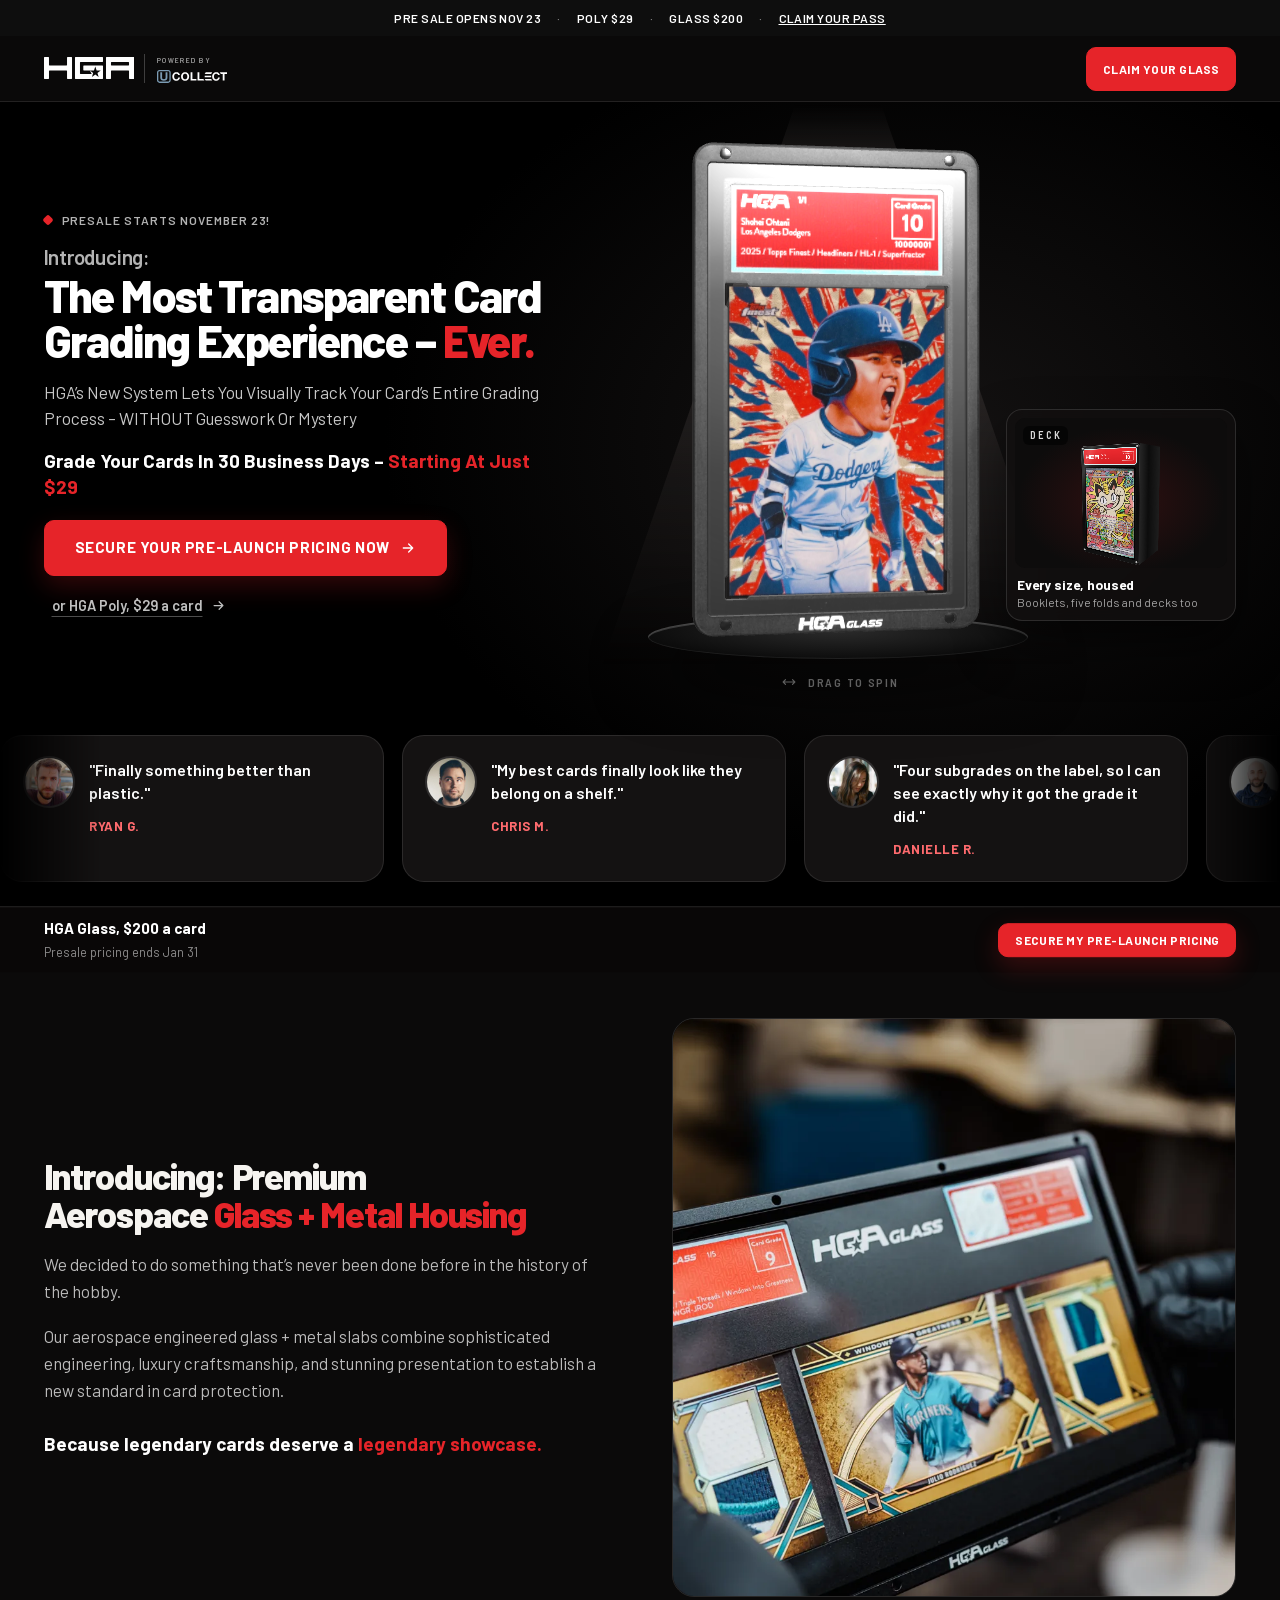
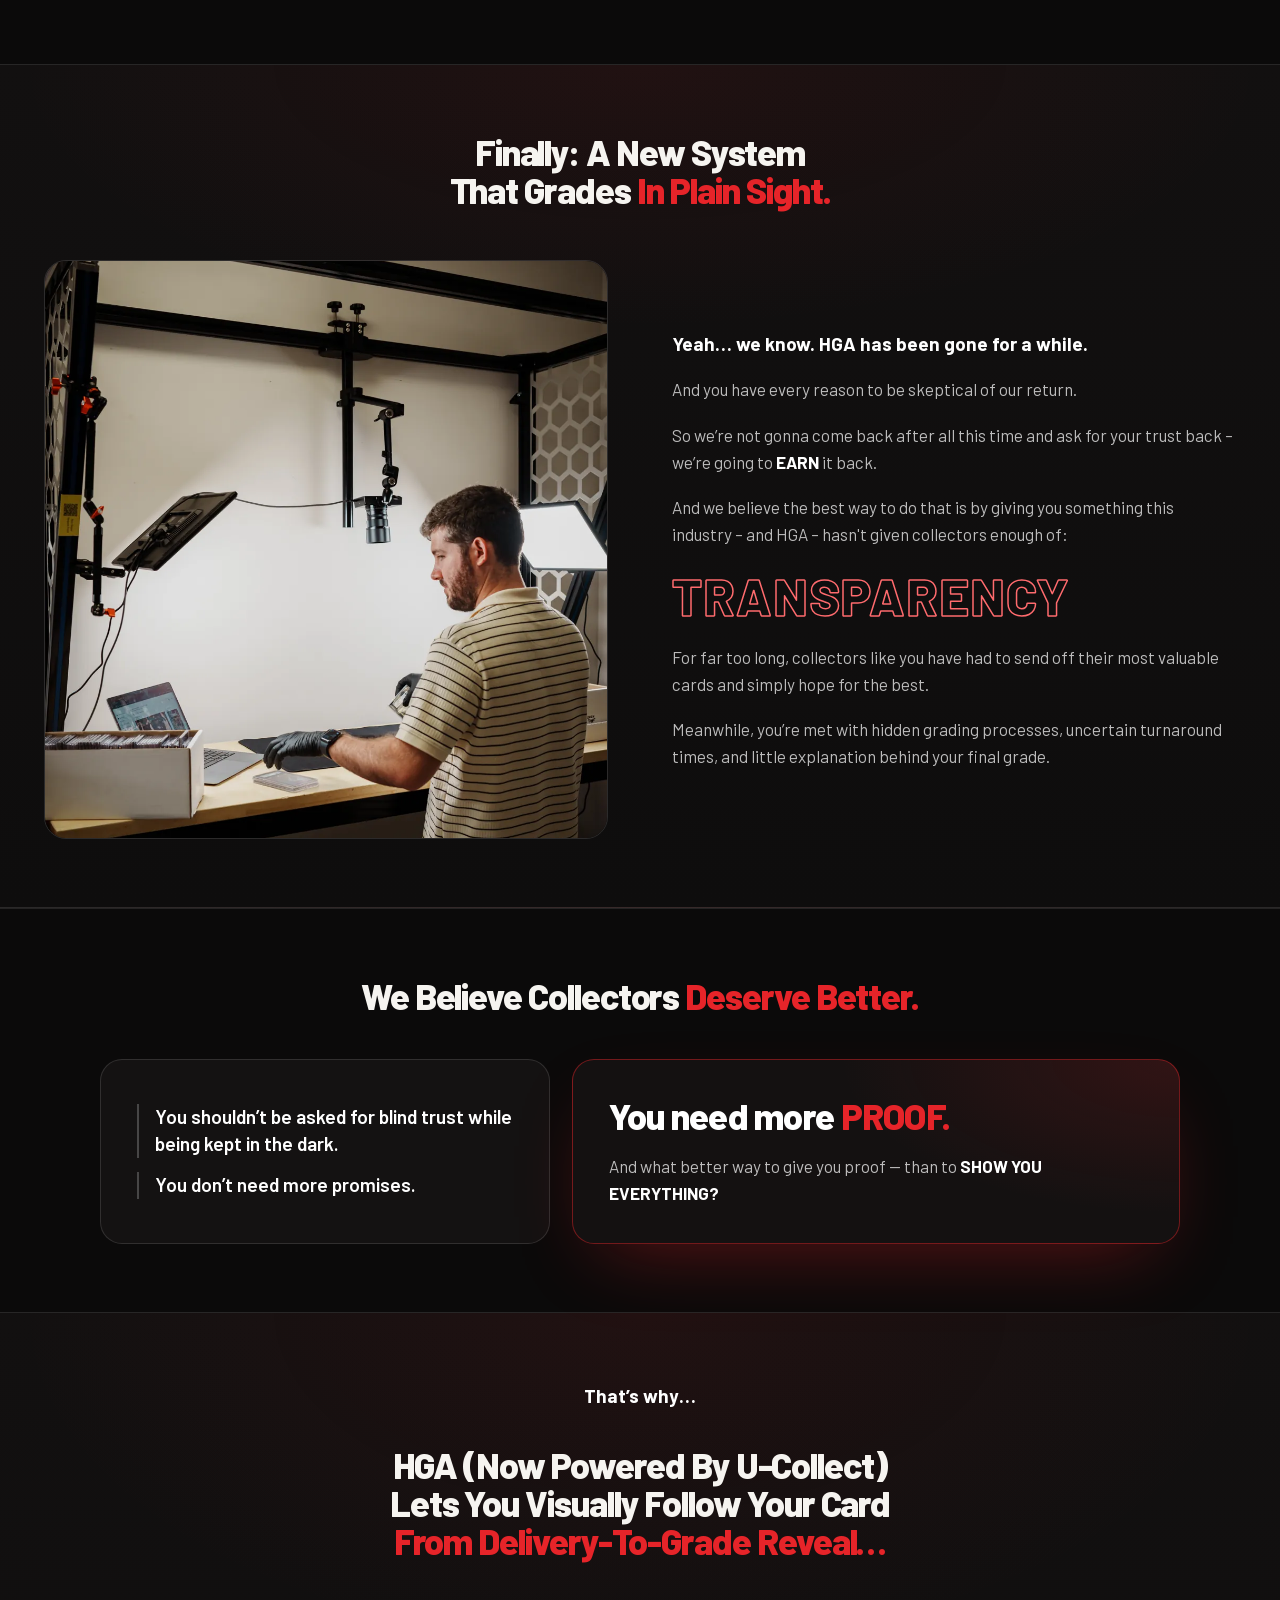
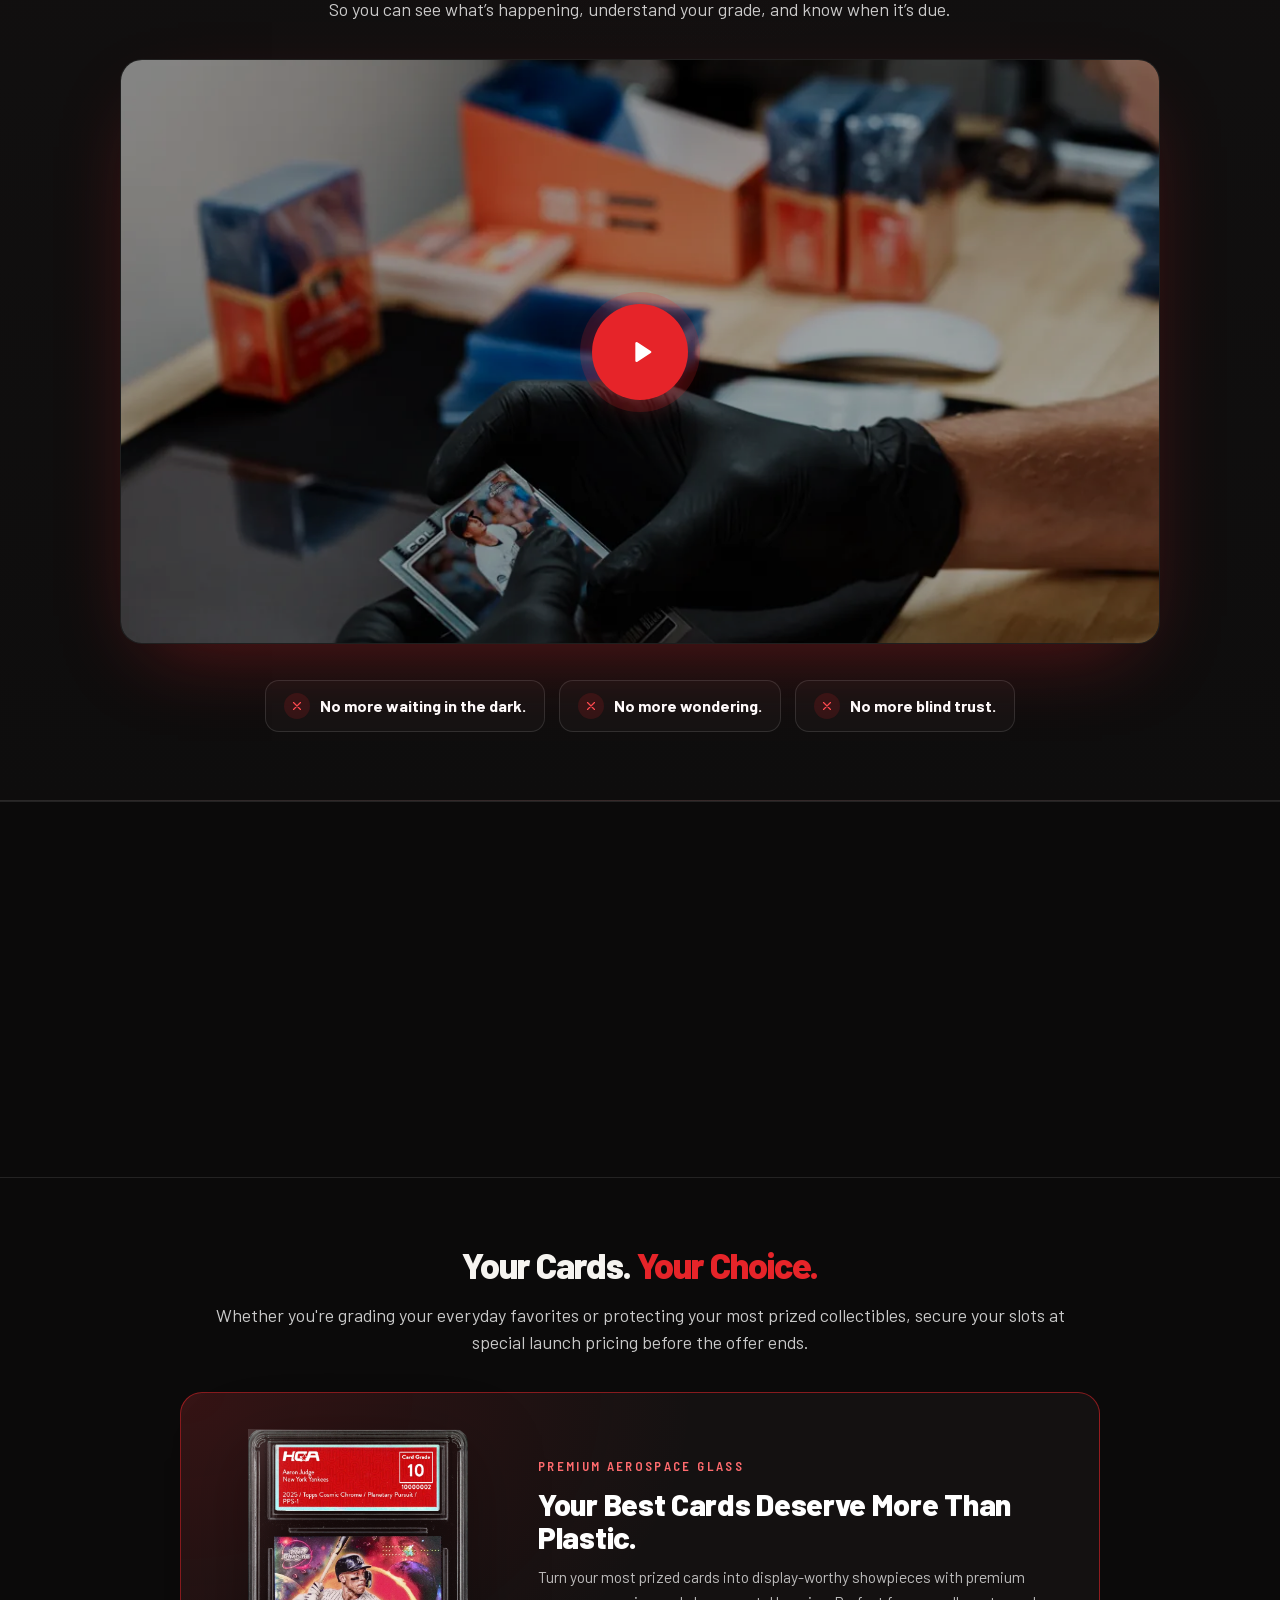
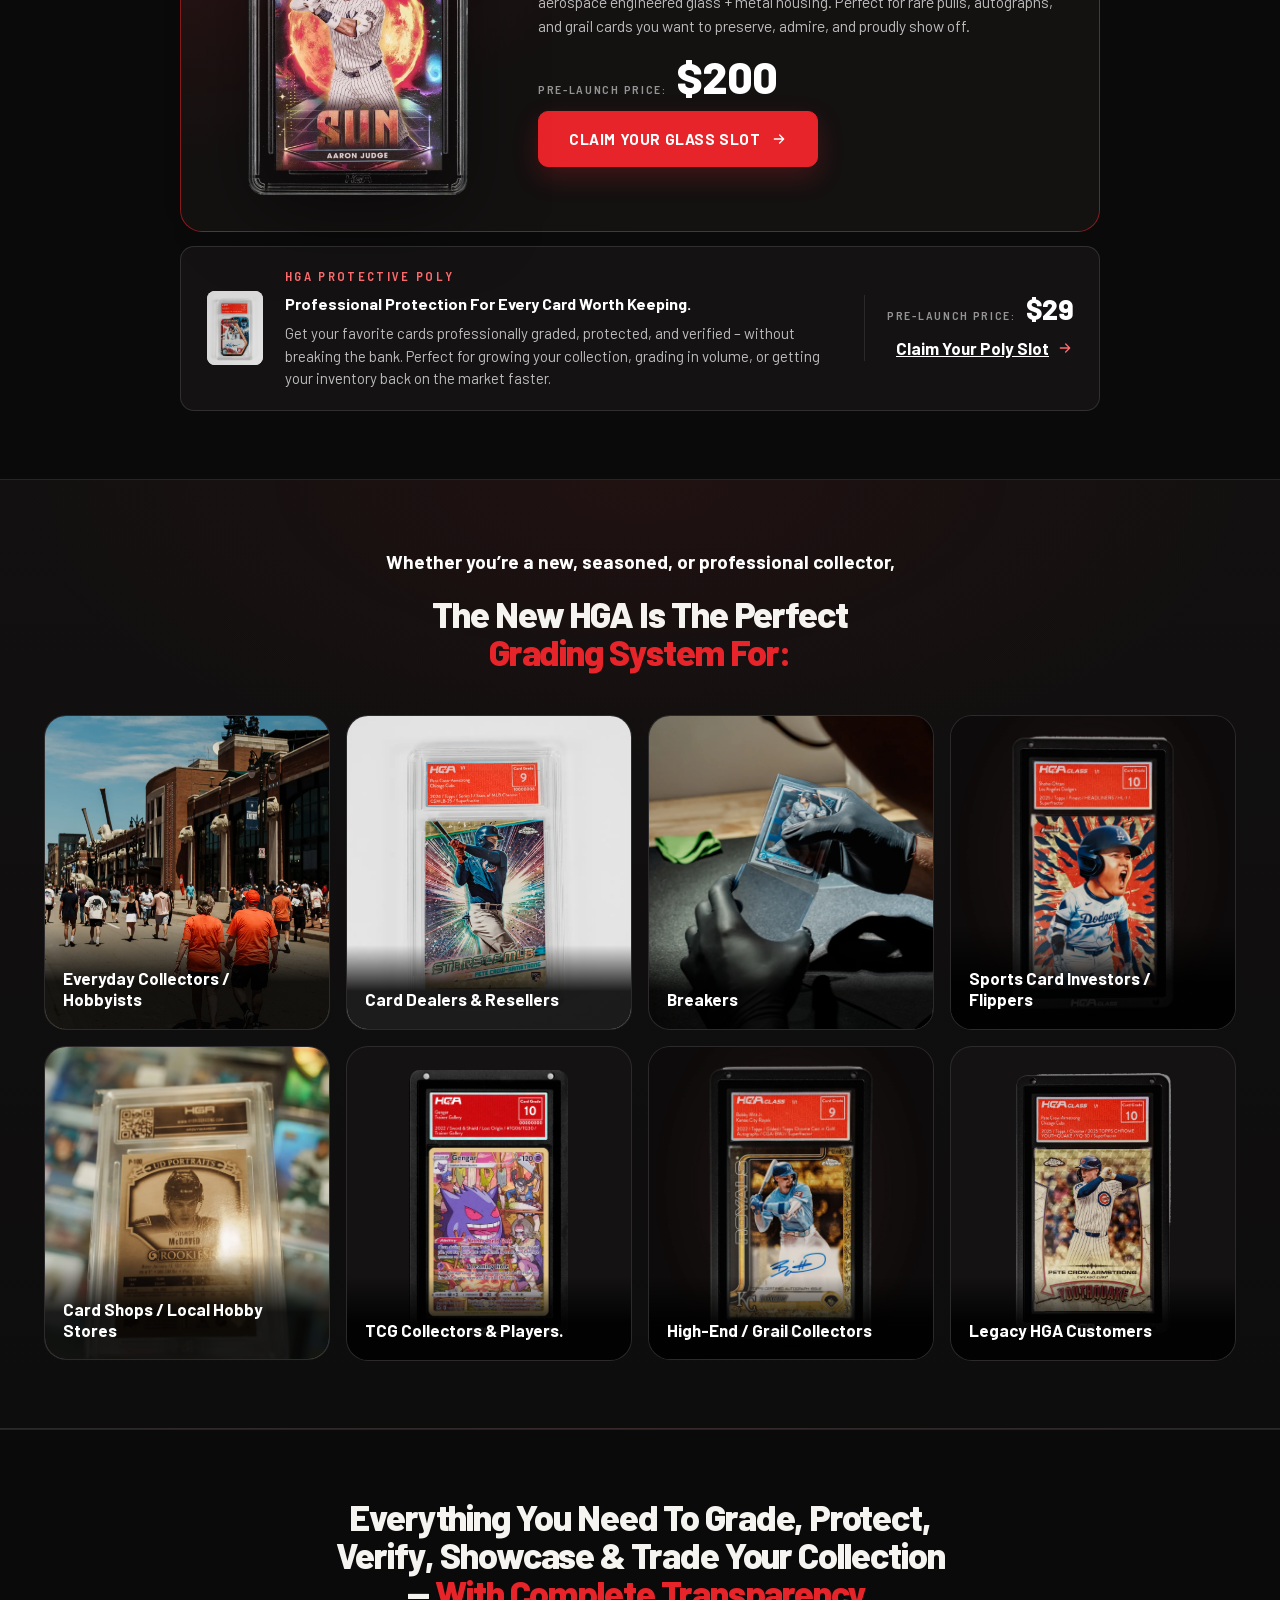
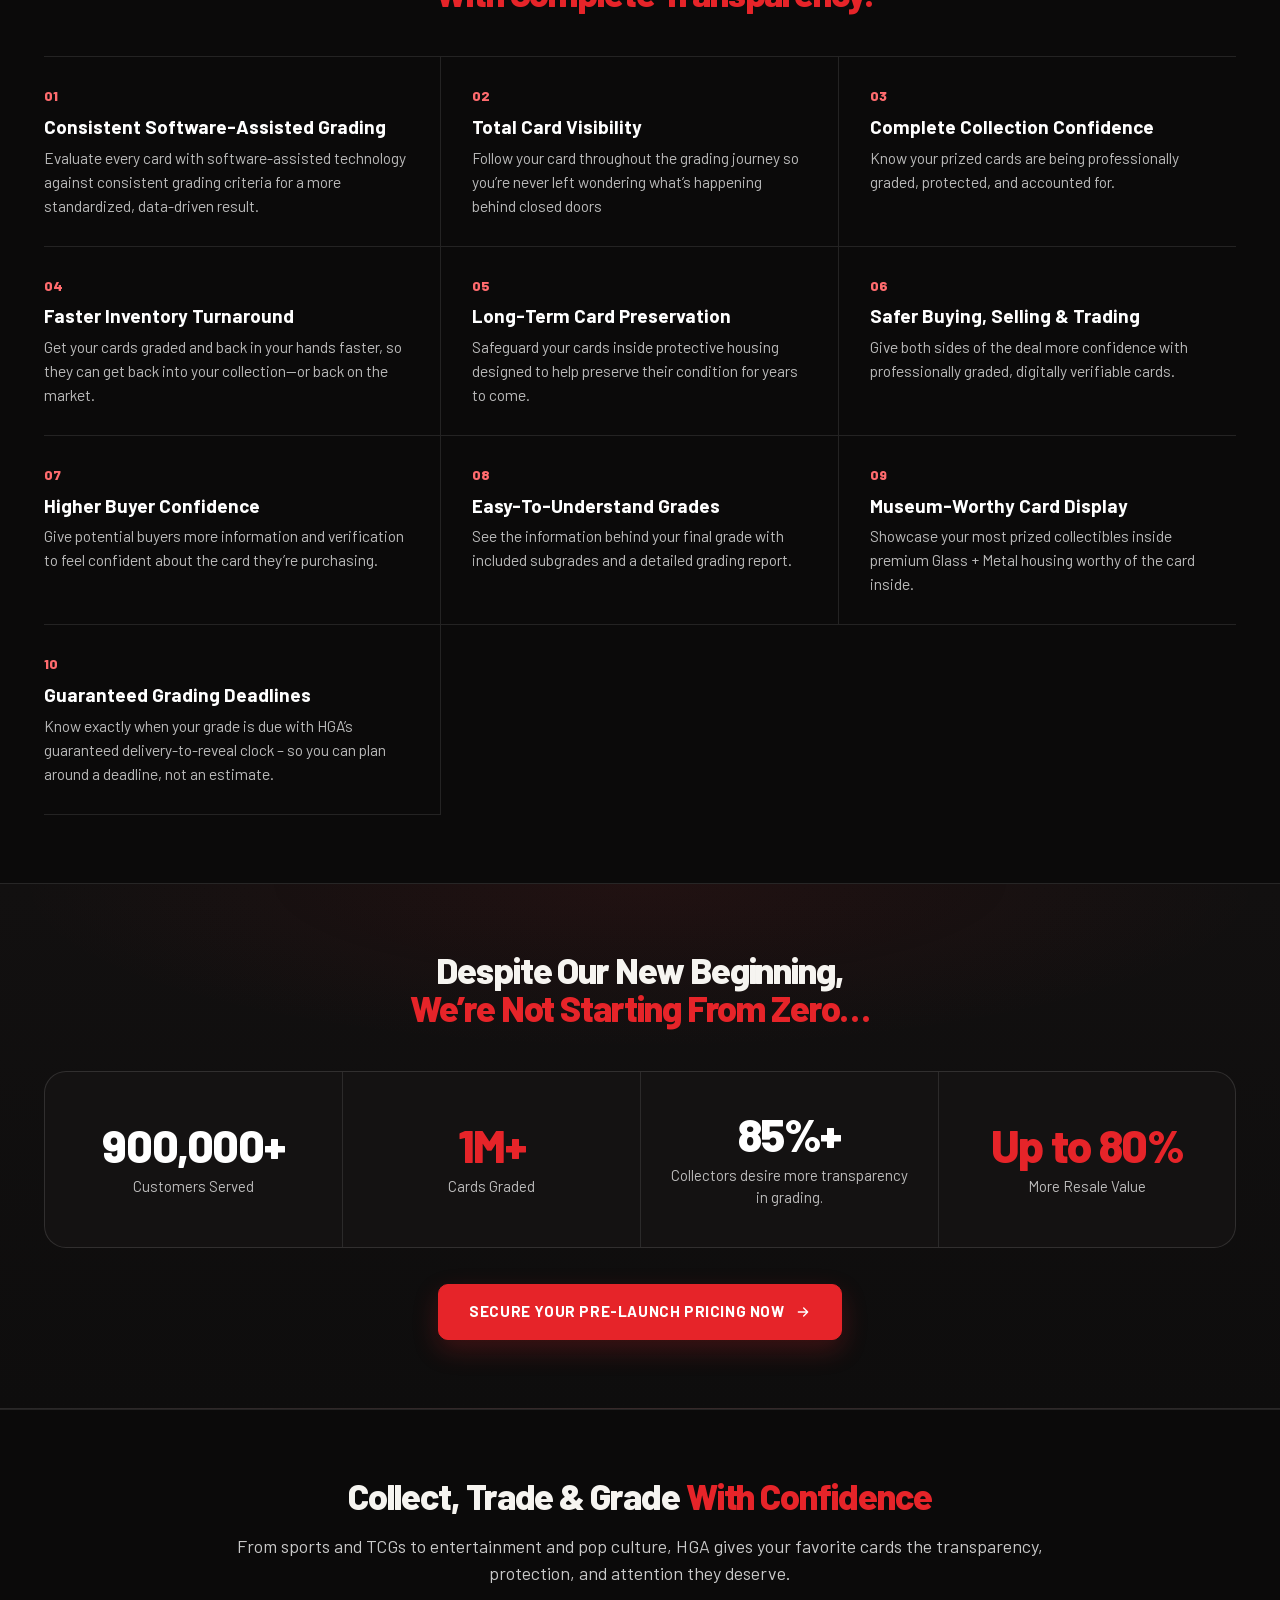
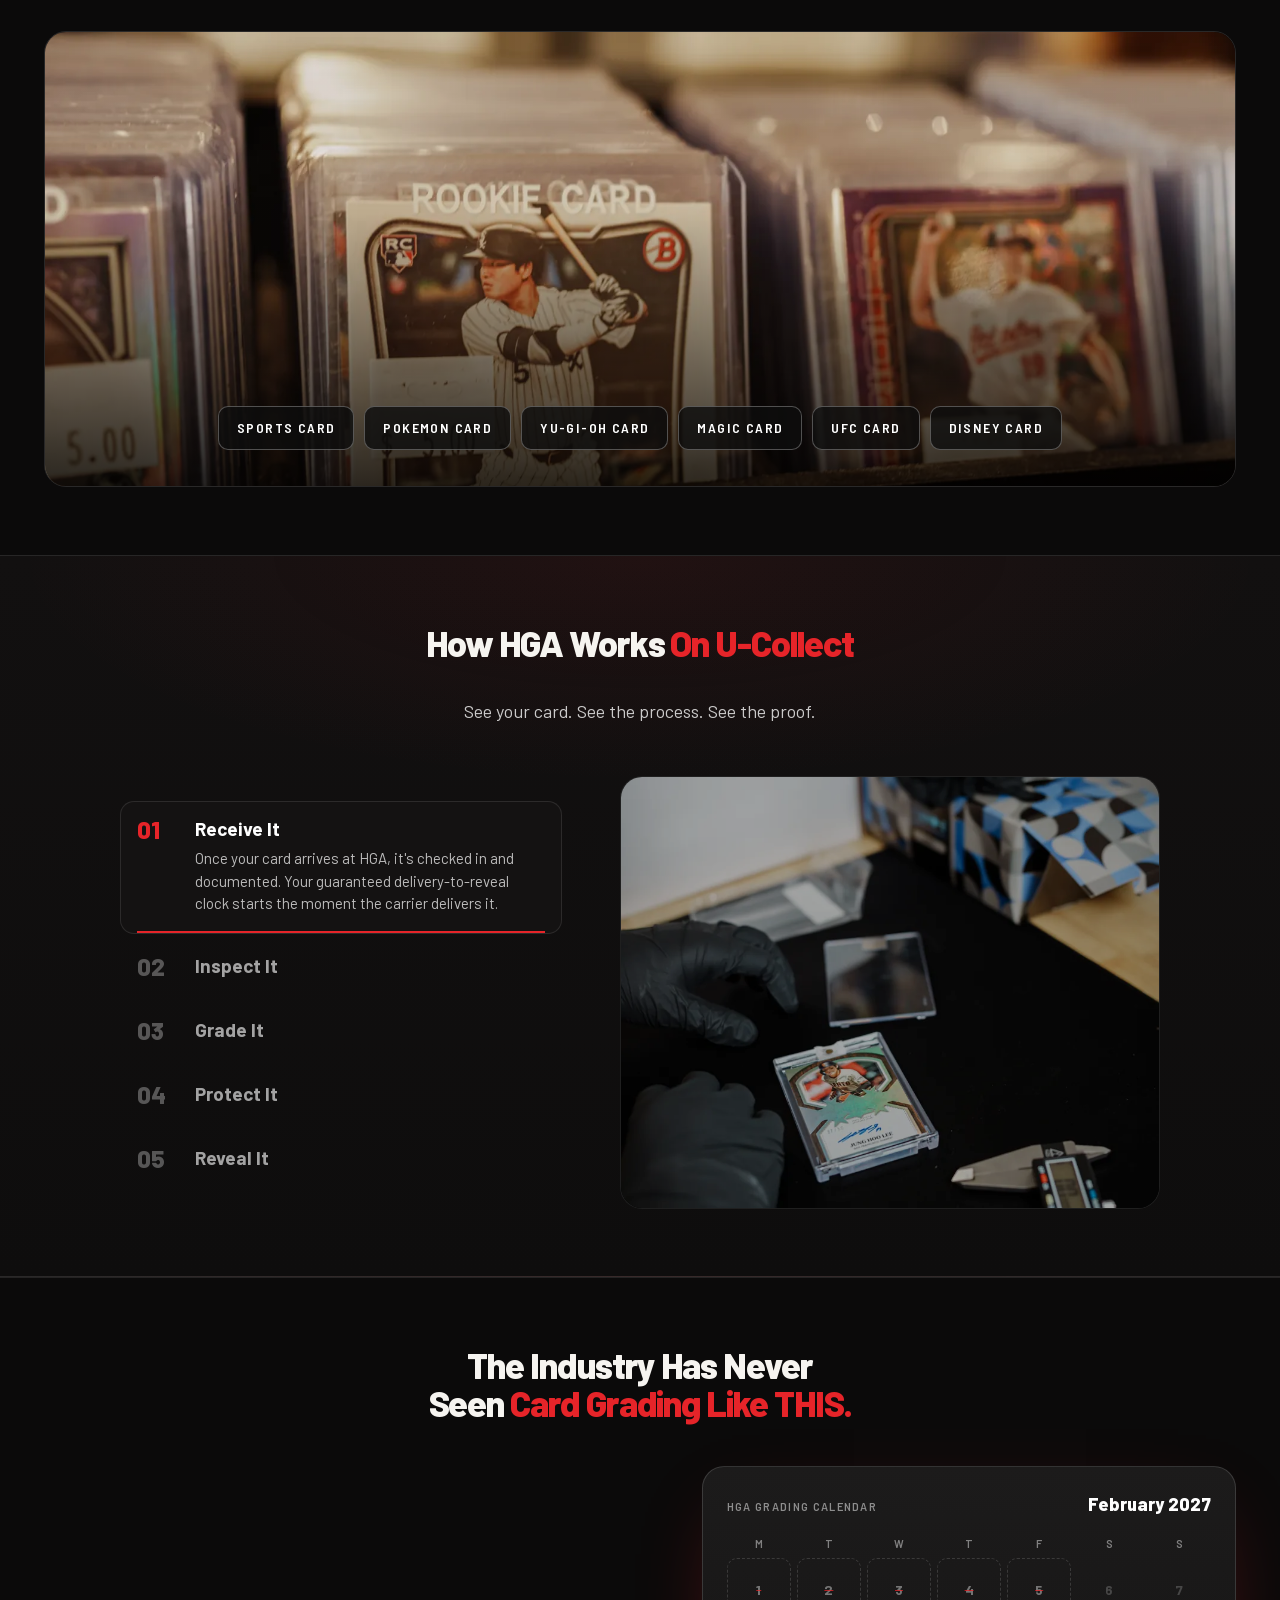
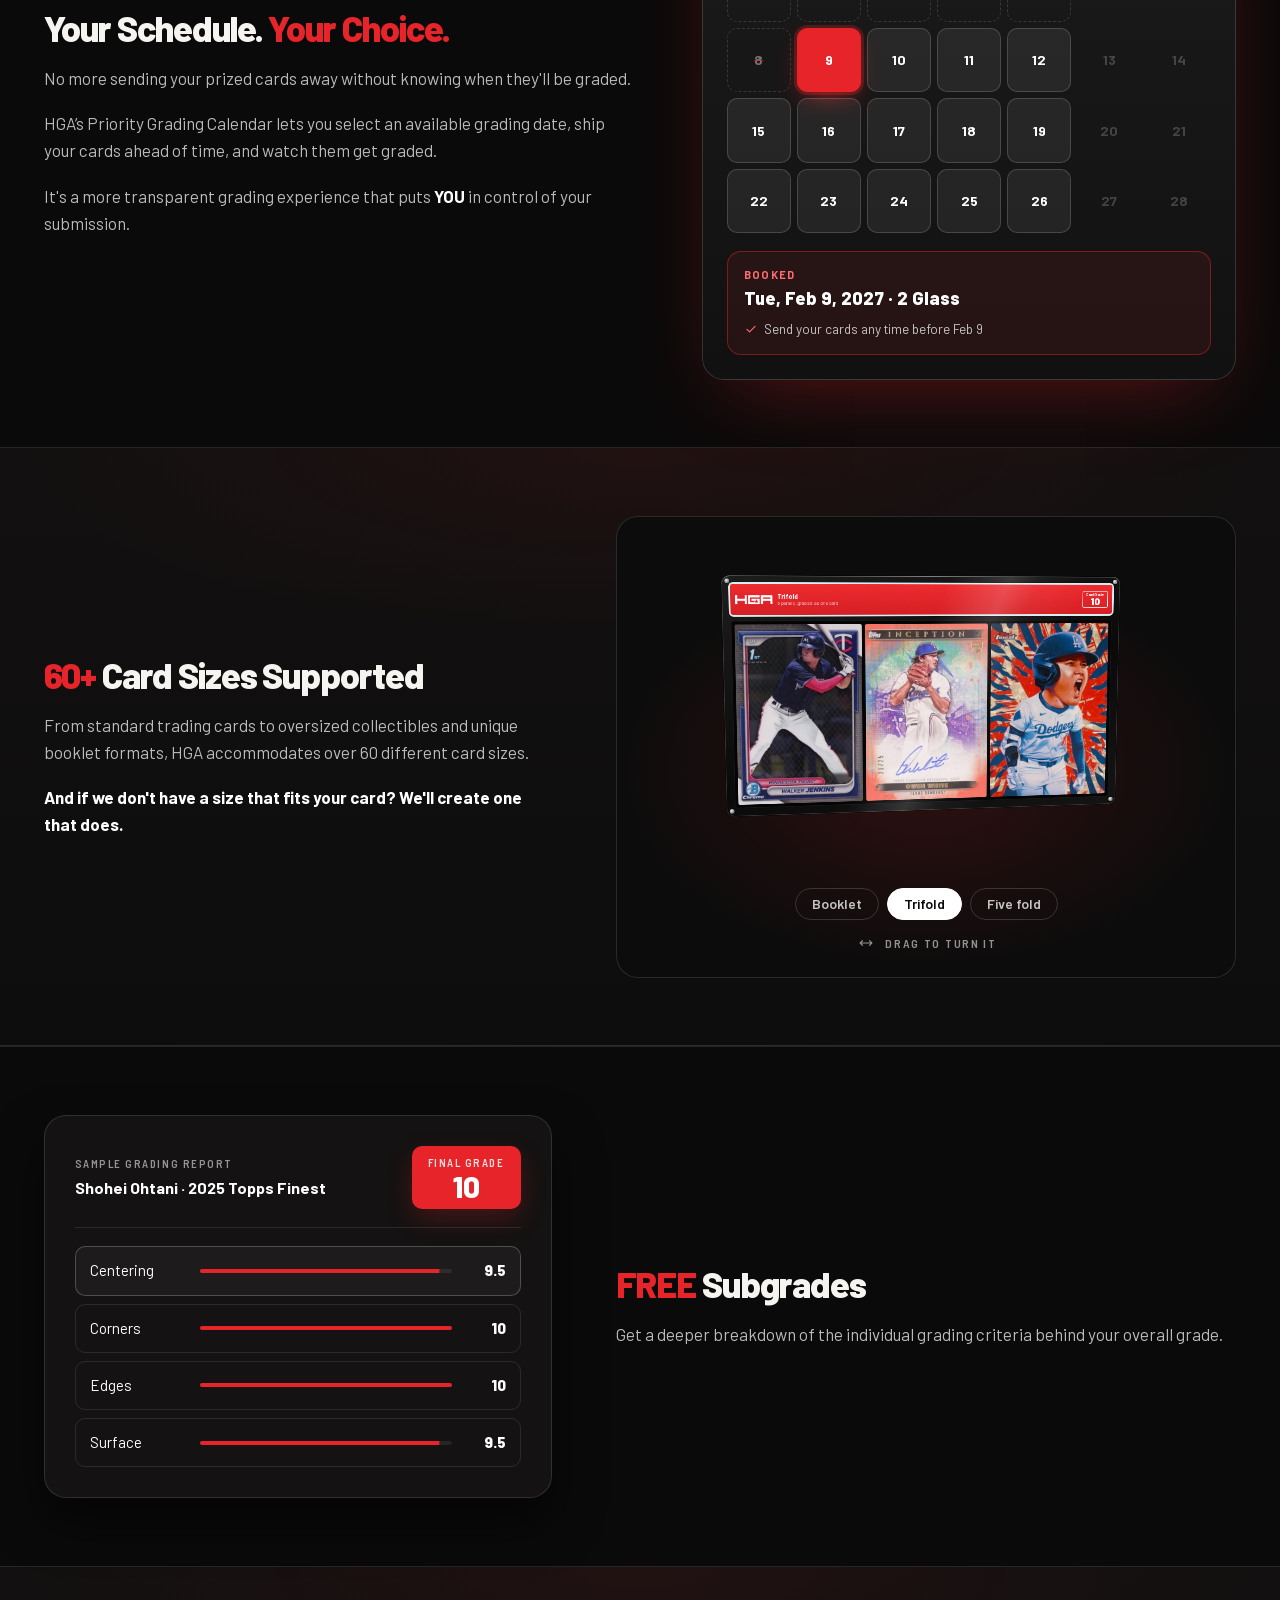
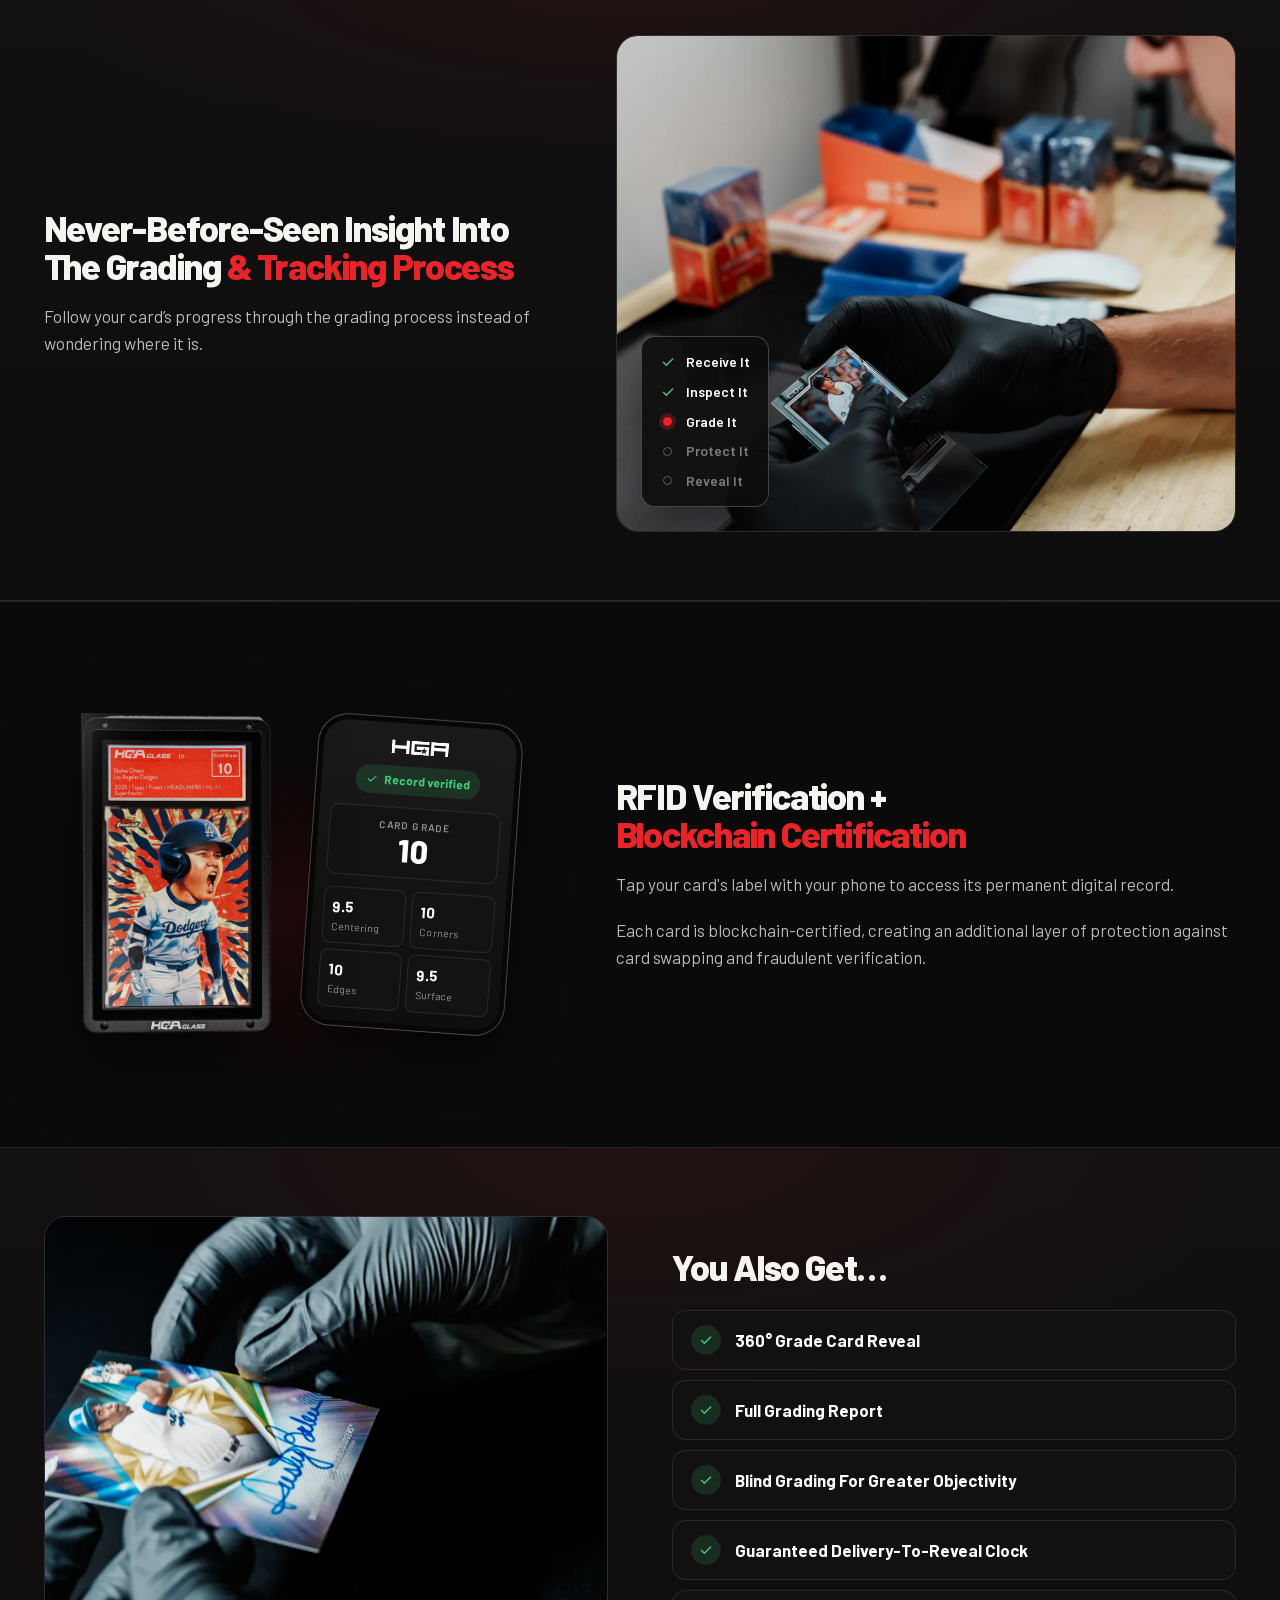
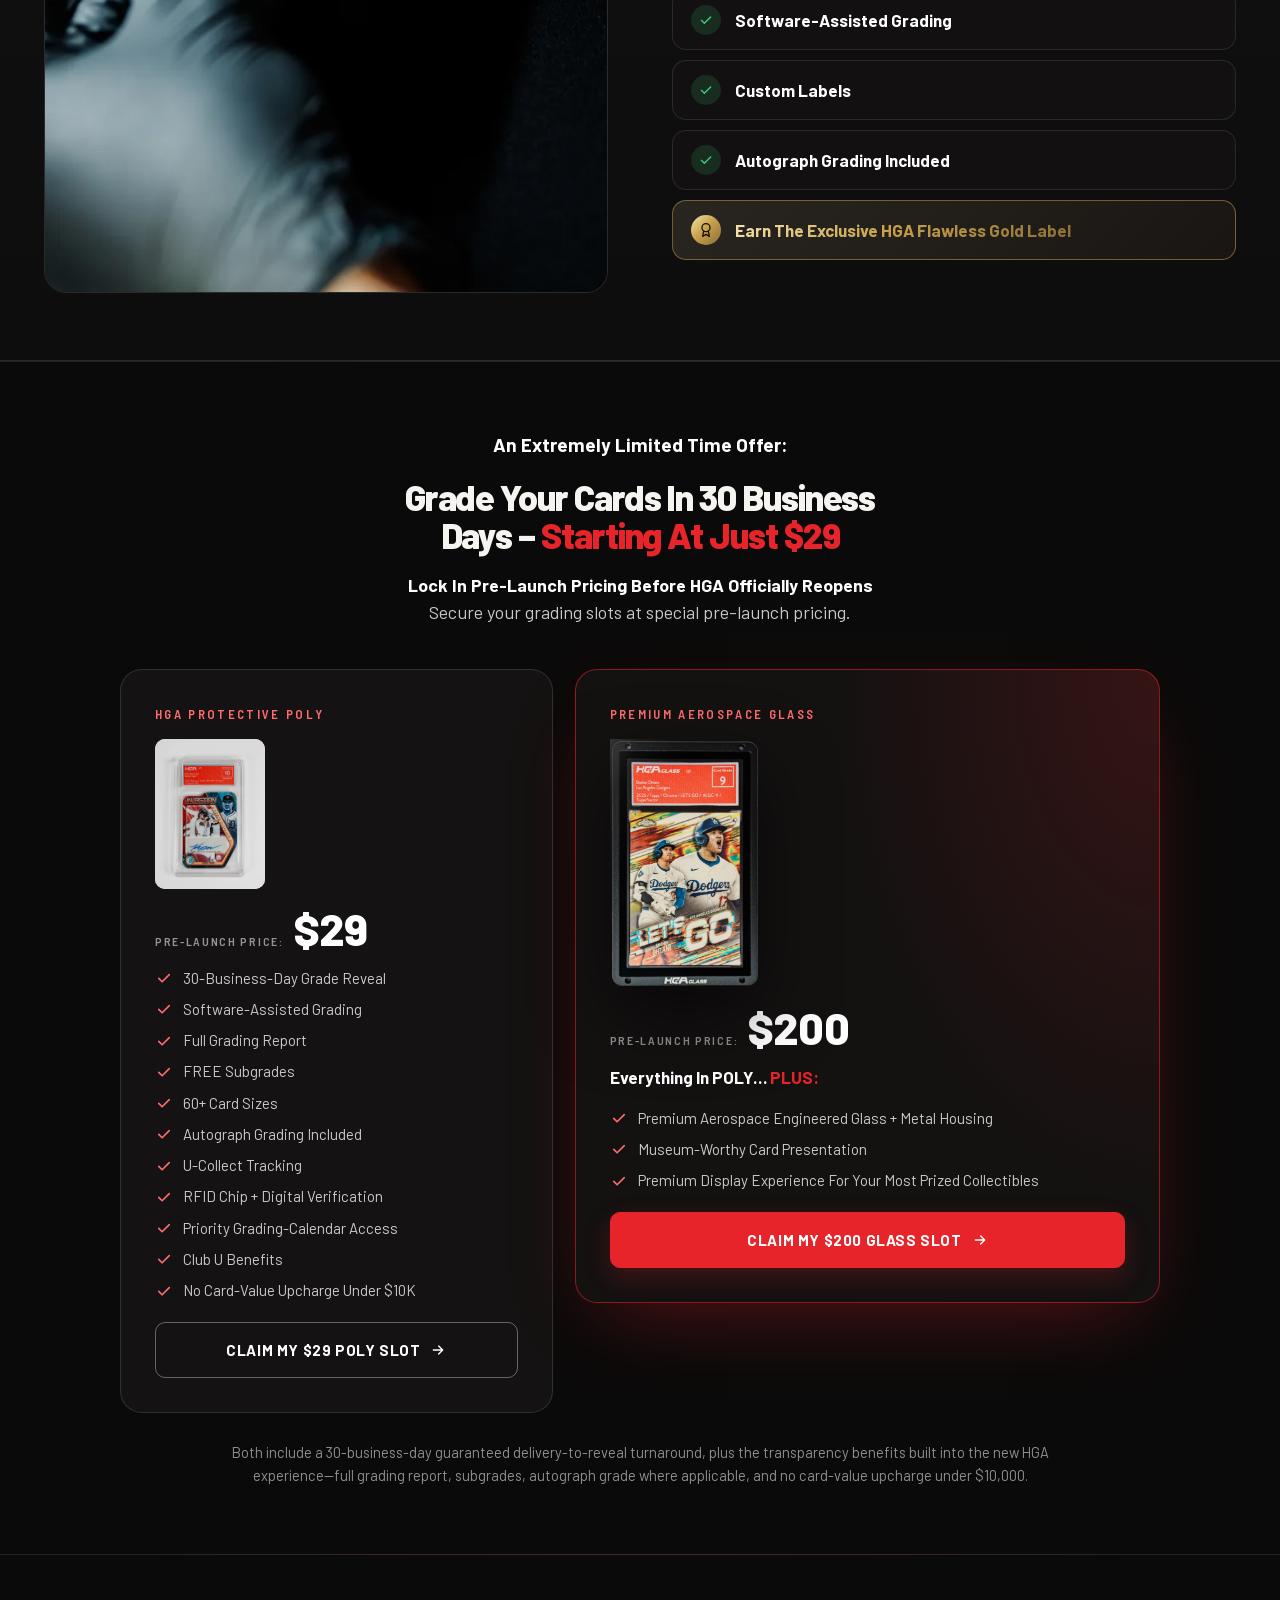
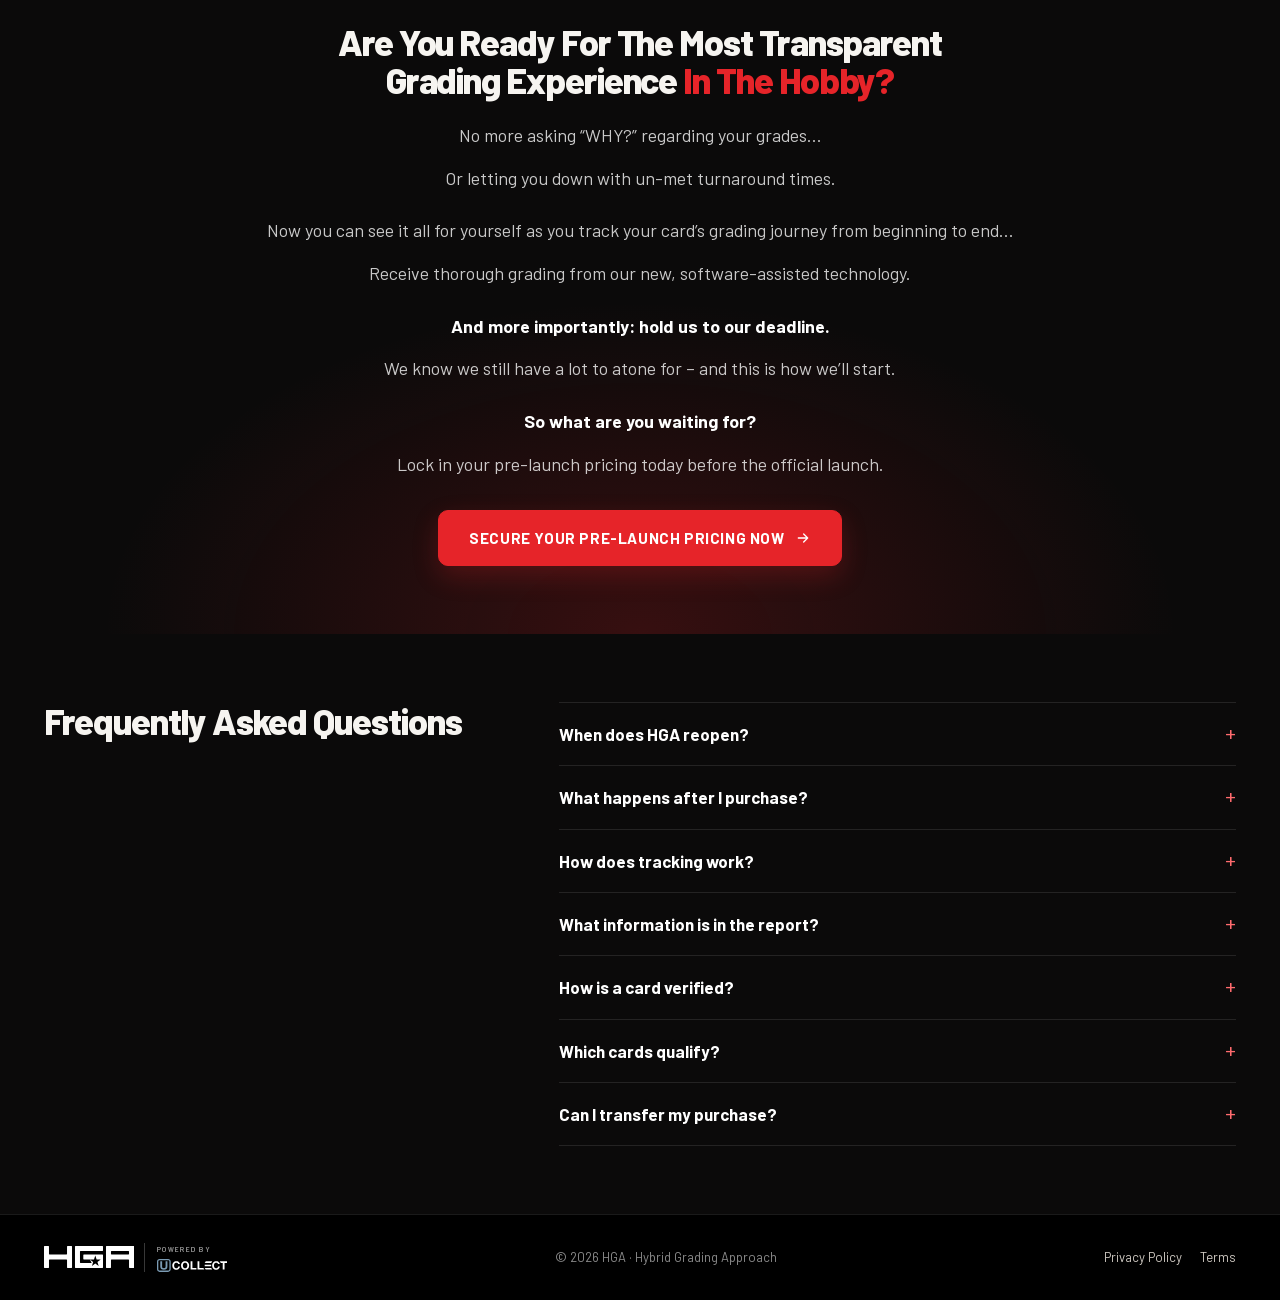
==== commit d6b675c7: "new changes" ====
--- a/index.html
+++ b/index.html
@@ -1,759 +1,1539 @@
 <!doctype html>
 <html lang="en">
 <head>
-<meta charset="utf-8" />
-<meta name="viewport" content="width=device-width, initial-scale=1" />
+<meta charset="utf-8">
+<meta name="viewport" content="width=device-width, initial-scale=1, viewport-fit=cover">
 <title>The Most Transparent Card Grading Experience – Ever. | HGA</title>
-<meta name="description" content="HGA's new system lets you visually track your card's entire grading process – without guesswork or mystery. Starting at just $29." />
-<meta name="robots" content="index, follow" />
-<!-- After publishing: add <link rel="canonical" href="FULL-LIVE-URL" /> and make og:image / twitter:image absolute URLs -->
-<meta property="og:type" content="website" />
-<meta property="og:site_name" content="HGA — Hybrid Grading Approach" />
-<meta property="og:title" content="The Most Transparent Card Grading Experience – Ever. | HGA" />
-<meta property="og:description" content="HGA's new system lets you visually track your card's entire grading process – without guesswork or mystery. Starting at just $29." />
-<meta property="og:image" content="assets/photos/grader-bench.jpg" />
-<meta property="og:image:alt" content="An HGA grader inspecting a card under a loupe at the grading bench" />
-<meta name="twitter:card" content="summary_large_image" />
-<meta name="twitter:title" content="The Most Transparent Card Grading Experience – Ever. | HGA" />
-<meta name="twitter:description" content="HGA's new system lets you visually track your card's entire grading process – without guesswork or mystery. Starting at just $29." />
-<meta name="twitter:image" content="assets/photos/grader-bench.jpg" />
-<meta name="theme-color" content="#0a0a0a" />
-<link rel="icon" href="assets/hga-logo.png" />
-<link rel="preload" href="assets/fonts/b-700.woff2" as="font" type="font/woff2" crossorigin />
-<link rel="stylesheet" href="styles.css" />
-<script type="application/ld+json">
-[
- {
-  "@context": "https://schema.org",
-  "@type": "Organization",
-  "name": "HGA — Hybrid Grading Approach",
-  "url": "https://hybridgrading.com/",
-  "logo": "assets/hga-logo.png",
-  "email": "support@hybridgrading.com"
- },
- {
-  "@context": "https://schema.org",
-  "@type": "Service",
-  "name": "HGA Card Grading — Pre-Launch",
-  "serviceType": "Trading card grading",
-  "provider": {
-   "@type": "Organization",
-   "name": "HGA — Hybrid Grading Approach"
-  },
-  "description": "HGA's new system lets you visually track your card's entire grading process – without guesswork or mystery.",
-  "offers": [
-   {
-    "@type": "Offer",
-    "name": "HGA Protective Poly (pre-launch)",
-    "price": "29",
-    "priceCurrency": "USD",
-    "priceValidUntil": "2027-02-01"
-   },
-   {
-    "@type": "Offer",
-    "name": "Premium Aerospace Glass (pre-launch)",
-    "price": "200",
-    "priceCurrency": "USD",
-    "priceValidUntil": "2027-02-01"
-   }
-  ]
- }
-]
-</script>
+<meta name="description" content="HGA’s new system lets you visually track your card’s entire grading process, without guesswork or mystery. Starting at just $29.">
+<meta name="theme-color" content="#0B0A0A">
+<meta property="og:title" content="Introducing: The Most Transparent Card Grading Experience – Ever.">
+<meta property="og:image" content="assets/img/glass-ohtani-headliners.webp">
+<link rel="icon" href="assets/img/hga-logo.png">
+<link rel="preload" href="assets/fonts/b-800.woff2" as="font" type="font/woff2" crossorigin>
+<link rel="preload" href="assets/img/glass-ohtani-headliners.webp" as="image">
+<!-- HGA design system tokens (source of truth for color, type and geometry) -->
+<link rel="stylesheet" href="assets/tokens.css">
+<style>
+/* Transparency presale lander (hga-presale), built on the HGA design system and the LP4 sports lander.
+   Patterns used, in the documented order: header + announcement bar, hero, reviews strip, story (two columns),
+   three pillars, story with benefit rows, story with risk rows, pillars, calendar, offer, process steps, FAQ, final CTA, sticky bar. */
+@font-face{font-family:"Barlow";font-weight:400;font-display:swap;src:url("assets/fonts/b-400.woff2") format("woff2")}
+@font-face{font-family:"Barlow";font-weight:500;font-display:swap;src:url("assets/fonts/b-500.woff2") format("woff2")}
+@font-face{font-family:"Barlow";font-weight:600;font-display:swap;src:url("assets/fonts/b-600.woff2") format("woff2")}
+@font-face{font-family:"Barlow";font-weight:700;font-display:swap;src:url("assets/fonts/b-700.woff2") format("woff2")}
+@font-face{font-family:"Barlow";font-weight:800;font-display:swap;src:url("assets/fonts/b-800.woff2") format("woff2")}
+@font-face{font-family:"Barlow Semi Condensed";font-weight:600;font-display:swap;src:url("assets/fonts/bsc-600.woff2") format("woff2")}
+
+:root{--h1:clamp(36px,3.5vw,50px);--h2:clamp(26px,2.8vw,40px);--sec-y:clamp(44px,5.3vw,76px);--gut:clamp(18px,3.4vw,48px);--ease:cubic-bezier(.2,.7,.2,1)}
+*,*::before,*::after{box-sizing:border-box}
+html{-webkit-text-size-adjust:100%;scroll-behavior:smooth;scroll-padding-top:80px}
+body{margin:0;background:var(--brand-bg);color:var(--brand-text-72);font-family:var(--brand-font-body);font-size:17px;line-height:1.55;-webkit-font-smoothing:antialiased;overflow-x:clip}
+img{display:block;max-width:100%;height:auto}
+a{color:inherit}
+:focus-visible{outline:2px solid var(--brand-accent);outline-offset:3px}
+.wrap{width:100%;max-width:1280px;margin:0 auto;padding:0 max(var(--gut),env(safe-area-inset-left))}
+.sec{padding:var(--sec-y) 0}
+.sec+.sec:not(.band){border-top:1px solid var(--brand-line-soft)}
+/* Alternate surface so the page has rhythm: card black with the design system's red stage wash */
+.band{background:radial-gradient(ellipse 70% 45% at 50% 0%,rgba(230,36,41,.07),transparent 70%),linear-gradient(180deg,#121010,#0E0D0D);border-top:1px solid var(--brand-line-soft);border-bottom:1px solid var(--brand-line-soft)}
+.ico{width:16px;height:16px;flex:none;fill:none;stroke:currentColor;stroke-width:2;stroke-linecap:round;stroke-linejoin:round}
+
+/* Type */
+.h1{margin:0;font-weight:800;font-size:var(--h1);line-height:1.02;letter-spacing:-.035em;color:#fff;text-wrap:balance}
+.h2{margin:0;font-weight:800;font-size:var(--h2);line-height:1.06;letter-spacing:var(--brand-head-tracking);color:var(--brand-text);text-wrap:balance}
+.red{color:var(--brand-accent)}
+.lede{margin:0;text-wrap:balance;font-size:clamp(17px,1.4vw,20px);line-height:1.5;color:var(--brand-text-78)}
+.body{margin:0;font-size:17px;line-height:1.6;color:var(--brand-text-72)}
+.body b,.lede b{color:#fff;font-weight:700}
+.eb{display:inline-flex;align-items:center;gap:10px;margin:0;font-weight:600;font-size:12px;letter-spacing:var(--brand-eyebrow-tracking);text-transform:uppercase;color:var(--brand-text-70)}
+.eb::before{content:"";width:8px;height:8px;flex:none;border-radius:2px;transform:rotate(45deg);background:var(--brand-accent)}
+.center{text-align:center}
+.head{display:grid;gap:18px;justify-items:center;max-width:960px;margin:0 auto;text-align:center}
+.head .lede{max-width:880px;text-wrap:pretty}
+
+/* Buttons */
+.btn{display:inline-flex;align-items:center;justify-content:center;gap:10px;min-height:var(--brand-btn-minh);padding:var(--brand-btn-pad);font-family:var(--brand-font-body);font-weight:var(--brand-btn-weight);font-size:var(--brand-btn-size);line-height:1;letter-spacing:var(--brand-btn-tracking);text-transform:var(--brand-btn-transform);color:#fff;background:var(--brand-accent);border:1px solid var(--brand-accent);border-radius:var(--brand-radius-sm);box-shadow:var(--brand-shadow-btn);text-decoration:none;white-space:nowrap;cursor:pointer;transition:background .15s,border-color .15s,transform .15s}
+.btn:hover{background:var(--brand-accent-deep);border-color:var(--brand-accent-deep)}
+.btn:active{transform:translateY(1px)}
+.btn.lg{min-height:56px}
+.btn.cta{min-height:0;padding:10px 16px;font-size:12px}
+.hero-alt{display:inline-flex;align-items:center;gap:8px;padding:4px 8px;font-size:14.5px;font-weight:600;color:rgba(255,255,255,.75);text-decoration:underline;text-underline-offset:5px;text-decoration-color:rgba(255,255,255,.3);transition:color .15s}
+.hero-alt:hover{color:#fff}
+.hero-alt .ico{width:14px;height:14px}
+.cta-row{display:flex;justify-content:center;margin-top:clamp(24px,3vw,36px)}
+
+/* Header and announcement bar (lander: lockup and one button) */
+.abar{display:flex;justify-content:center;align-items:center;flex-wrap:wrap;gap:4px 16px;min-height:36px;padding:8px 16px;background:var(--brand-ink);color:#fff;font-weight:600;font-size:12px;letter-spacing:.04em;text-transform:uppercase;text-align:center}
+.abar .dot{opacity:.5}
+.abar a{color:#fff;white-space:nowrap}
+.hdr{position:sticky;top:0;z-index:50;background:rgba(11,10,10,.78);backdrop-filter:blur(14px);-webkit-backdrop-filter:blur(14px);border-bottom:1px solid var(--brand-line-soft)}
+.hdr .wrap{display:flex;align-items:center;justify-content:space-between;gap:16px;height:65px}
+.hdr .btn.cta{min-height:44px;padding:0 16px;font-size:12px;box-shadow:none}
+@media (max-width:860px){.hdr .btn.cta{padding:0 11px;font-size:11px}}
+.pb-lockup{display:inline-flex;align-items:center;gap:10px;text-decoration:none}
+.pb-lockup>img{height:22px;width:auto}
+.pb-lockup span{display:grid;gap:3px;padding-left:12px;border-left:1px solid var(--brand-line-2);font-family:var(--brand-font-lab);font-weight:600;font-size:8px;letter-spacing:.16em;text-transform:uppercase;color:var(--brand-text-55)}
+.pb-lockup span img{height:13px;width:auto}
+
+/* Hero: CSS taken from the home page hero (hga-site/h), so it renders the same */
+.sr{position:absolute!important;width:1px;height:1px;overflow:hidden;clip:rect(0 0 0 0);white-space:nowrap}
+.sr { width: 1px; height: 1px; overflow: hidden; clip: rect(0px, 0px, 0px, 0px); white-space: nowrap; position: absolute !important; }
+.spin-slab { position: relative; }
+.spin-slab img { position: relative; z-index: 1; transition: opacity 0.5s; width: 100%; }
+.spin-slab canvas { position: absolute; left: -10%; top: -10%; width: 120%; height: 120%; opacity: 0; pointer-events: none; }
+.spin-slab.is-drawn canvas { opacity: 1; }
+.spin-slab.is-drawn img { opacity: 0; pointer-events: none; }
+.spin-slab.is-drawn { cursor: grab; touch-action: pan-y; }
+.spin-slab.is-drawn:active { cursor: grabbing; }
+.stage-in { width: min(76%, 380px); position: relative; z-index: 1; }
+.stage-in .spin-slab img { filter: drop-shadow(rgba(0, 0, 0, 0.65) 0px 40px 46px); }
+@media (max-width: 980px){.stage-in { width: min(46%, 230px); }}
+@media (max-width: 640px){.stage-in { width: min(44%, 190px); }}
+@media (max-width: 980px){.stage-in { width: 100%; max-width: 220px; }}
+.stage-in { perspective: 1100px; }
+.hero-alt { display: inline-flex; align-items: center; gap: 8px; font-size: 14.5px; font-weight: 600; color: rgba(255, 255, 255, 0.75); text-decoration: underline rgba(255, 255, 255, 0.3); text-underline-offset: 5px; padding: 4px 8px; transition: color 0.15s; }
+.hero-alt:hover { color: rgb(255, 255, 255); text-decoration-color: var(--brand-accent); }
+.hero-alt .ico { width: 15px; height: 15px; }
+@media (max-width: 480px){.hero-alt { text-align: center; }}
+.hc2 { position: relative; overflow: hidden; isolation: isolate; background: radial-gradient(60% 70% at 72% 40%, rgb(21, 19, 19), rgb(0, 0, 0) 70%); color: rgb(255, 255, 255); }
+.hc2-grid { max-width: 1280px; display: grid; grid-template-columns: minmax(0px, 0.88fr) minmax(0px, 1.12fr); gap: clamp(20px, 3vw, 48px); align-items: center; padding-block: clamp(26px, 3vw, 44px) clamp(30px, 3.4vw, 48px); }
+.hc2-text { display: grid; justify-items: start; gap: 16px; min-width: 0px; }
+.hc2-text .h1 { font-size: var(--h1); max-width: none; }
+.hc2-lede { margin: 0px; max-width: 30em; font-size: clamp(17px, 1.35vw, 19px); line-height: 1.5; color: rgba(255, 255, 255, 0.78); }
+.hc2-buy { display: flex; flex-wrap: wrap; align-items: center; gap: 12px 22px; margin-top: 4px; }
+.hc2-pts { list-style: none; margin: 2px 0px 0px; padding: 0px; display: flex; flex-wrap: wrap; gap: 8px 22px; font-size: 14px; color: rgba(255, 255, 255, 0.75); }
+.hc2-pts li { display: flex; align-items: center; gap: 8px; }
+.hc2-pts .ico { width: 20px; height: 20px; color: var(--brand-accent); stroke-width: 1.6; flex: 0 0 auto; }
+.hc2-stage { position: relative; height: clamp(400px, 62vh, 580px); perspective: 1700px; cursor: grab; touch-action: pan-y; user-select: none; border-radius: var(--brand-radius-lg); }
+.hc2-stage:focus-visible { outline: rgba(255, 255, 255, 0.55) solid 2px; outline-offset: 6px; }
+.hc2-wm { position: absolute; left: 50%; top: 44%; transform: translate(-50%, -50%); font-family: var(--brand-font-head); font-weight: 800; font-size: calc(64px + var(--hk) * 16px); line-height: 1; letter-spacing: -0.01em; text-transform: uppercase; white-space: nowrap; color: transparent; -webkit-text-stroke: 1px rgba(255, 255, 255, 0.16); pointer-events: none; transition: font-size 0.9s cubic-bezier(0.2, 0.7, 0.2, 1); }
+.hc2-rig { position: absolute; left: 50%; top: 46%; transform-style: preserve-3d; transform: translate(-50%,-50%) scale(var(--s,1)); transition: transform 0.9s cubic-bezier(0.2, 0.7, 0.2, 1); }
+.hc2-slab { position: relative; width: var(--hw); height: var(--hh); transform-style: preserve-3d; transition: --hw 0.9s cubic-bezier(0.2, 0.7, 0.2, 1), --hh 0.9s cubic-bezier(0.2, 0.7, 0.2, 1), --hd 0.9s cubic-bezier(0.2, 0.7, 0.2, 1); will-change: transform; }
+.hc2-face { position: absolute; backface-visibility: hidden; }
+.hc2-front, .hc2-back { inset: 0px; border-radius: 14px; }
+.hc2-front { transform: translateZ(calc(var(--hd) / 2)); display: flex; flex-direction: column; gap: 10px; padding: 14px; background: linear-gradient(160deg, rgb(29, 29, 29) 0%, rgb(10, 10, 10) 55%, rgb(20, 20, 20) 100%); box-shadow: rgba(255, 255, 255, 0.16) 0px 0px 0px 1px inset, rgba(255, 255, 255, 0.35) 0px 1px 0px inset, rgba(0, 0, 0, 0.6) 0px 0px 0px 1px; overflow: hidden; }
+.hc2-back { transform: rotateY(180deg) translateZ(calc(var(--hd) / 2)); display: grid; place-items: center; align-content: center; gap: 10px; background: linear-gradient(200deg, rgb(26, 26, 26), rgb(7, 7, 7)); box-shadow: rgba(255, 255, 255, 0.14) 0px 0px 0px 1px inset; }
+.hc2-back img { width: 34%; max-width: 120px; opacity: 0.22; }
+.hc2-back span { font-family: var(--brand-font-lab); font-weight: 600; font-size: 11px; letter-spacing: 0.3em; color: rgba(255, 255, 255, 0.3); }
+.hc2-side { background: linear-gradient(90deg, rgb(38, 38, 38), rgb(12, 12, 12) 40%, rgb(30, 30, 30)); }
+.hc2-side.l, .hc2-side.r { width: var(--hd); height: var(--hh); left: calc(50% - var(--hd) / 2); top: 0px; border-radius: 4px; }
+.hc2-side.l { transform: rotateY(-90deg) translateZ(calc(var(--hw) / 2)); }
+.hc2-side.r { transform: rotateY(90deg) translateZ(calc(var(--hw) / 2)); }
+.hc2-side.t, .hc2-side.b { width: var(--hw); height: var(--hd); top: calc(50% - var(--hd) / 2); left: 0px; border-radius: 4px; background: linear-gradient(rgb(38, 38, 38), rgb(12, 12, 12) 40%, rgb(30, 30, 30)); }
+.hc2-side.t { transform: rotateX(90deg) translateZ(calc(var(--hh) / 2)); }
+.hc2-side.b { transform: rotateX(-90deg) translateZ(calc(var(--hh) / 2)); }
+.hc2-screw { position: absolute; width: 8px; height: 8px; border-radius: 50%; background: radial-gradient(circle at 35% 35%, rgb(240, 240, 240), rgb(138, 138, 138) 60%, rgb(68, 68, 68)); box-shadow: rgba(0, 0, 0, 0.5) 0px 0px 0px 1px; z-index: 2; }
+.hc2-screw.s1 { top: 5px; left: 5px; }
+.hc2-screw.s2 { top: 5px; right: 5px; }
+.hc2-screw.s3 { bottom: 5px; left: 5px; }
+.hc2-screw.s4 { bottom: 5px; right: 5px; }
+.hc2-label { flex: 0 0 52px; display: grid; grid-template-columns: auto 1fr auto; align-items: center; gap: 8px; padding: 0px 8px; border-radius: 5px; background: linear-gradient(rgb(237, 43, 48), rgb(213, 31, 36)); box-shadow: rgb(217, 238, 240) 0px 0px 0px 3px, rgba(0, 0, 0, 0.4) 0px 0px 0px 4px; overflow: hidden; }
+.hc2-label-logo { height: 15px; width: auto; }
+.hc2-label-meta { display: flex; flex-direction: column; min-width: 0px; line-height: 1.15; }
+.hc2-label-meta b { font-size: 10.5px; font-weight: 700; color: rgb(255, 255, 255); white-space: nowrap; overflow: hidden; text-overflow: ellipsis; }
+.hc2-label-meta small { font-size: 8.5px; color: rgba(255, 255, 255, 0.85); white-space: nowrap; overflow: hidden; text-overflow: ellipsis; }
+.hc2-label-grade { display: flex; flex-direction: column; align-items: center; padding: 2px 6px; border: 1.5px solid rgb(255, 255, 255); border-radius: 3px; line-height: 1; }
+.hc2-label-grade small { font-size: 6.5px; font-weight: 600; color: rgb(255, 255, 255); white-space: nowrap; }
+.hc2-label-grade b { font-size: 17px; font-weight: 800; color: rgb(255, 255, 255); }
+.hc2-bay { position: relative; flex: 1 1 0%; border-radius: 5px; background: rgb(4, 4, 4); box-shadow: rgba(255, 255, 255, 0.08) 0px 0px 0px 1px inset; overflow: hidden; }
+.hc2-set { position: absolute; inset: 6px; display: flex; gap: 6px; opacity: 0; transition: opacity 0.45s cubic-bezier(0.2, 0.7, 0.2, 1); }
+.hc2-set.on { opacity: 1; }
+.hc2-set img { flex: 1 1 0px; min-width: 0px; height: 100%; object-fit: cover; border-radius: 3px; }
+.hc2-sheen { position: absolute; inset: 0px; pointer-events: none; z-index: 3; background: linear-gradient(115deg, transparent 32%, rgba(255, 255, 255, 0.16) 44%, rgba(255, 255, 255, 0.05) 50%, transparent 60%); transform: translateX(var(--sx,0%)); mix-blend-mode: screen; }
+.hc2-scan { position: absolute; left: 0px; right: 0px; top: 0px; height: 2px; z-index: 4; pointer-events: none; opacity: 0; background: linear-gradient(90deg, transparent, rgba(255, 74, 79, 0.95), transparent); box-shadow: rgba(230, 36, 41, 0.45) 0px 0px 18px 4px; }
+.hc2-slab.scan .hc2-scan { animation: 1.3s cubic-bezier(0.2, 0.7, 0.2, 1) 0s 1 normal none running hc2scan; }
+@media (max-width: 1100px){.hc2-text .h1 { font-size: min(50px, 3.9vw); }}
+@media (max-width: 1100px){.hc2-stage { height: clamp(360px, 50vh, 480px); }}
+@media (max-width: 900px){.hc2-grid { grid-template-columns: 1fr; justify-items: center; text-align: center; gap: 14px; }}
+@media (max-width: 900px){.hc2-text { display: contents; }}
+@media (max-width: 900px){.hc2-text > * { order: 2; }}
+@media (max-width: 900px){.hc2-text > .eb, .hc2-text > .h1 { order: 0; }}
+@media (max-width: 900px){.hc2-stage { order: 1; width: 100%; height: clamp(280px, 46vh, 400px); }}
+@media (max-width: 900px){.hc2-text .h1 { font-size: min(44px, 8.2vw); }}
+@media (max-width: 900px){.hc2-buy { justify-content: center; }}
+@media (max-width: 900px){.hc2-pts { justify-content: center; }}
+@media (max-width: 720px){.hc2-stage { height: 270px; }}
+@media (max-width: 720px){.hc2-wm { font-size: calc(40px + var(--hk) * 8px); }}
+@media (max-width: 720px){.hc2-lede { font-size: 15.5px; }}
+@media (max-width: 720px){.hc2-pts { font-size: 13px; gap: 6px 14px; }}
+@media (max-width: 720px) and (max-height: 740px){.hc2-text > .eb { display: none; }}
+@media (max-width: 720px) and (max-height: 740px){.hc2-stage { height: 210px; }}
+@media (max-width: 720px) and (max-height: 740px){.hc2-lede { display: none; }}
+@media (prefers-reduced-motion: reduce){.hc2-slab, .hc2-rig, .hc2-wm { transition: none; }}
+.hc2-vis { min-width: 0px; display: grid; }
+@media (max-width: 900px){.hc2-vis { order: 1; width: 100%; }}
+@media (max-width: 900px){.hc2-stage { order: 0; }}
+.v2-pts-wide { display: none; }
+@media (min-width: 901px){.v2-pts-col { display: none; }}
+@media (min-width: 901px){.v2-pts-wide { display: flex; flex-wrap: nowrap; justify-content: space-between; gap: 24px; grid-column: 1 / -1; margin-top: 28px; padding-top: 22px; border-top: 1px solid rgba(255, 255, 255, 0.08); font-size: 15px; }}
+@media (min-width: 901px){.v2-pts-wide li { white-space: nowrap; }}
+@media (max-width: 900px){.v2-pts-col { display: grid; grid-template-columns: 1fr 1fr; gap: 10px; width: 100%; max-width: 460px; margin: 22px auto 0px; font-size: 13.5px; text-align: left; }}
+@media (max-width: 900px){.v2-pts-col li { display: flex; align-items: center; gap: 10px; padding: 12px; border-radius: 12px; background: rgba(255, 255, 255, 0.04); border: 1px solid rgba(255, 255, 255, 0.08); line-height: 1.3; color: rgba(255, 255, 255, 0.88); min-height: 58px; }}
+@media (max-width: 900px){.v2-pts-col .ico { width: 22px; height: 22px; }}
+.hc2-buy .hero-alt { margin-top: 2px; }
+.h-vis { display: flex; flex-direction: column; align-items: center; }
+.h-stage { position: relative; width: 100%; display: grid; justify-items: center; padding: 6px 0px 0px; }
+.h-beam { position: absolute; left: 50%; top: -40px; width: min(520px, 90%); height: 115%; transform: translateX(-50%); pointer-events: none; filter: blur(16px); opacity: 0.85; background: linear-gradient(rgba(255, 240, 235, 0.26), rgba(255, 230, 225, 0.06) 60%, transparent 92%); clip-path: polygon(42% 0px, 58% 0px, 100% 100%, 0px 100%); z-index: 0; mask-image: linear-gradient(transparent, rgb(0, 0, 0) 22%); }
+.h-slab { position: relative; z-index: 1; width: min(300px, 62%); }
+.h-slab .spin-slab { cursor: grab; }
+.h-slab .spin-slab:active { cursor: grabbing; }
+.h-slab .spin-slab img { filter: drop-shadow(rgba(0, 0, 0, 0.85) 0px 50px 50px); }
+.h-ped { position: relative; z-index: 0; width: min(380px, 80%); height: 44px; margin-top: -18px; border-radius: 50%; background: radial-gradient(at 50% 35%, rgb(43, 43, 43), rgb(12, 12, 12) 72%); box-shadow: rgba(255, 255, 255, 0.18) 0px 2px 0px inset, rgba(0, 0, 0, 0.7) 0px 30px 60px; }
+.h-ped::after { content: ""; position: absolute; inset: 0px; border-radius: 50%; box-shadow: rgba(255, 255, 255, 0.08) 0px 0px 0px 1px inset; }
+.h-hint { margin: 14px 0px 0px; display: inline-flex; align-items: center; gap: 8px; font-family: var(--brand-font-lab); font-weight: 600; font-size: 12px; letter-spacing: 0.14em; text-transform: uppercase; color: rgba(255, 255, 255, 0.55); }
+.h-hint .ico { width: 22px; height: 14px; }
+@media (prefers-reduced-motion: reduce){.h-slab .spin-slab canvas { display: none; }}
+@media (prefers-reduced-motion: reduce){.h-slab .spin-slab img { opacity: 1 !important; }}
+@media (prefers-reduced-motion: reduce){.h-hint { display: none; }}
+@media (max-width: 860px){.h-slab { width: min(220px, 52vw); }}
+@media (max-width: 560px){.h-slab { width: min(170px, 44vw); }}
+@media (max-width: 560px){.h-hint { margin-top: 10px; }}
+@media (max-width: 560px){.h-ped { width: min(240px, 64vw); height: 34px; }}
+@media (max-width: 720px) and (max-height: 740px){.h-slab { width: 120px; }}
+@media (max-width: 720px) and (max-height: 740px){.h-ped { height: 30px; width: 180px; }}
+.h-main { position: relative; z-index: 1; display: grid; justify-items: center; width: 100%; }
+.h-sizes { z-index: 2; padding: 8px 8px 10px; border-radius: 16px; border: 1px solid rgba(255, 255, 255, 0.12); background: rgba(18, 16, 16, 0.8); backdrop-filter: blur(10px); box-shadow: rgba(0, 0, 0, 0.55) 0px 24px 48px; }
+.h-sizes .hc2-stage.h-mini { order: 0; width: 100%; perspective: 900px; border-radius: 10px; background: radial-gradient(70% 70% at 50% 55%, rgba(230, 36, 41, 0.16), transparent 70%), rgb(13, 12, 12); height: 150px !important; }
+.h-mini .hc2-rig { top: 55%; }
+.h-mini .hc2-wm { left: 8px; top: 8px; transform: none; z-index: 3; padding: 3px 7px; border-radius: 6px; background: rgba(0, 0, 0, 0.55); font-family: var(--brand-font-lab); font-weight: 600; letter-spacing: 0.16em; line-height: 1.2; color: rgba(255, 255, 255, 0.85); -webkit-text-stroke: 0px; transition: none; font-size: 10.5px !important; }
+.h-sizes-cap { margin: 8px 2px 0px; display: grid; gap: 1px; text-align: left; line-height: 1.3; }
+.h-sizes-cap b { font-size: 13.5px; color: rgb(255, 255, 255); }
+.h-sizes-cap span { font-size: 12px; color: rgba(255, 255, 255, 0.62); }
+@media (min-width: 861px){.h-main { padding-right: 150px; }}
+@media (min-width: 861px){.h-main .h-slab { width: min(290px, 72%); }}
+@media (min-width: 861px){.h-beam { left: calc(50% - 75px); }}
+@media (min-width: 861px){.h-sizes { position: absolute; right: 0px; bottom: 70px; width: 230px; }}
+@media (max-width: 860px){.h-stage { display: flex; align-items: center; justify-content: center; gap: 12px; }}
+@media (max-width: 860px){.h-main { width: min(200px, 44vw); flex: 0 0 auto; }}
+@media (max-width: 860px){.h-main .h-slab { width: 100%; }}
+@media (max-width: 860px){.h-main .h-ped { width: 110%; }}
+@media (max-width: 860px){.h-sizes { width: min(200px, 46vw); flex: 0 0 auto; }}
+@media (max-width: 560px){.h-main { width: min(160px, 40vw); }}
+@media (max-width: 560px){.h-sizes .hc2-stage.h-mini { height: 128px !important; }}
+@media (max-width: 560px){.h-sizes-cap b { font-size: 12.5px; }}
+@media (max-width: 560px){.h-sizes-cap span { font-size: 11px; }}
+@media (max-width: 720px) and (max-height: 740px){.h-main { width: 118px; }}
+@media (max-width: 720px) and (max-height: 740px){.h-main .h-slab { width: 100%; }}
+@media (max-width: 720px) and (max-height: 740px){.h-sizes .hc2-stage.h-mini { height: 104px !important; }}
+@media (max-width: 720px) and (max-height: 740px){.h-sizes-cap span { display: none; }}
+@media (prefers-reduced-motion: reduce){.h-mini .hc2-scan { display: none; }}
+@media (max-width: 860px){.h-stage { display: grid; justify-items: center; gap: 0px; }}
+@media (max-width: 860px){.h-main { width: min(210px, 48vw); margin: 0px; }}
+@media (max-width: 860px){.h-main .h-ped { width: 120%; }}
+@media (max-width: 860px){.h-sizes { position: static; width: min(360px, 100%); margin-top: 16px; display: grid; grid-template-columns: 136px minmax(0px, 1fr); align-items: center; gap: 14px; padding: 6px 14px 6px 6px; border-radius: 14px; }}
+@media (max-width: 860px){.h-sizes .hc2-stage.h-mini { height: 88px !important; }}
+@media (max-width: 860px){.h-mini .hc2-rig { top: 61%; }}
+@media (max-width: 860px){.h-mini .hc2-wm { left: 5px; top: 5px; padding: 2px 5px; letter-spacing: 0.12em; font-size: 8.5px !important; }}
+@media (max-width: 860px){.h-sizes-cap { margin: 0px; }}
+@media (max-width: 860px){.h-sizes-cap b { font-size: 14px; }}
+@media (max-width: 860px){.h-sizes-cap span { font-size: 12px; }}
+@media (max-width: 560px){.h-main { width: min(158px, 41vw); }}
+@media (max-width: 560px){.h-main .h-ped { height: 32px; margin-top: -14px; }}
+@media (max-width: 560px){.h-hint { display: none; }}
+@media (max-width: 560px){.h-sizes { margin-top: 12px; }}
+@media (max-width: 720px) and (max-height: 740px){.h-main { width: 112px; }}
+@media (max-width: 720px) and (max-height: 740px){.h-sizes { margin-top: 10px; grid-template-columns: 110px minmax(0px, 1fr); }}
+@media (max-width: 720px) and (max-height: 740px){.h-sizes .hc2-stage.h-mini { height: 62px !important; }}
+@media (max-width: 720px) and (max-height: 740px){.h-sizes-cap span { display: block; }}
+@keyframes hc2scan { 
+  0% { top: 0px; opacity: 0; }
+  10% { opacity: 1; }
+  90% { opacity: 1; }
+  100% { top: 100%; opacity: 0; }
+}
+@media (min-width:1200px){.v2-pts-wide{font-size:13.5px;gap:14px}}
+@media (max-width:900px){.v2-pts-col li:last-child{grid-column:1/-1}}
+
+.hc2 .h1 .intro{display:block;margin-bottom:6px;font-size:.46em;font-weight:600;letter-spacing:-.01em;color:rgba(255,255,255,.7)}
+.hc2 .eb{color:rgba(255,255,255,.7)}
+.hc2-note{margin:0;font-size:15.5px;font-weight:600;color:#fff}
+.hc2-lede b{color:#fff}
+.v2-pts-wide .ico,.v2-pts-col .ico{width:20px;height:20px;color:var(--brand-accent);stroke-width:1.6}
+@media (min-width:901px) and (max-width:1199px){.v2-pts-wide{font-size:14px;gap:18px}.v2-pts-wide li{white-space:normal!important;flex:0 1 auto;line-height:1.35}}
+
+@media (max-width:900px){.hc2 .eb{display:block;text-align:center;line-height:1.6}.hc2 .eb::before{display:inline-block;margin:0 10px 1px 0;vertical-align:middle}}
+
+/* the slab images */
+.gslab{position:relative;z-index:1;margin:0;filter:var(--brand-shadow-slab)}
+.gslab img{width:100%}
+.gs-sheen{position:absolute;inset:0;pointer-events:none;background:linear-gradient(115deg,transparent 35%,rgba(255,255,255,.16) 45%,rgba(255,255,255,.04) 52%,transparent 60%);background-size:250% 100%;background-position:100% 0;transition:background-position 1.2s ease}
+.gslab:hover .gs-sheen{background-position:-40% 0}
+
+/* Reviews strip (home page component: photo, wrapping quote, coral name) */
+.rv-strip{padding-bottom:var(--sec-y)}
+.hc2-grid{padding-block:clamp(26px,3vw,44px) clamp(30px,3.4vw,48px)}
+.rvs-win{overflow:hidden;-webkit-mask-image:linear-gradient(90deg,transparent,#000 8%,#000 92%,transparent);mask-image:linear-gradient(90deg,transparent,#000 8%,#000 92%,transparent)}
+.rvs-win:focus-visible{outline:2px solid #fff;outline-offset:4px}
+.rvs-track{display:flex;width:max-content;animation:rvs 60s linear infinite}
+.rvs-win:hover .rvs-track,.rvs-win:focus-within .rvs-track{animation-play-state:paused}
+.rvs-set{display:flex;gap:18px;margin:0;padding:0 18px 0 0;list-style:none}
+.rvs-set li{display:flex;align-items:flex-start;gap:16px;flex:none;width:clamp(320px,30vw,420px);padding:22px 24px;border:1px solid var(--brand-line-soft);border-radius:var(--brand-radius-lg);background:var(--brand-card)}
+.rvs-av{flex:none;width:48px;height:48px;border-radius:50%;object-fit:cover;background:#222;box-shadow:0 0 0 2px rgba(255,255,255,.12)}
+.rvs-body{display:flex;flex-direction:column;align-items:flex-start;gap:12px}
+.rvs-set blockquote{margin:0;font-size:clamp(16px,1.25vw,18px);font-weight:600;line-height:1.45;color:#fff}
+.rvs-set cite{font-style:normal;font-size:13px;font-weight:700;letter-spacing:.04em;text-transform:uppercase;color:var(--brand-accent-soft)}
+@keyframes rvs{to{transform:translateX(-50%)}}
+
+/* Story, two columns */
+.lp-two{display:grid;grid-template-columns:minmax(0,1fr) minmax(0,1fr);gap:clamp(28px,5vw,72px);align-items:center}
+.lp-two.flip>.lp-photo{order:-1}
+.lp-copy{display:grid;gap:18px;justify-items:start}
+.head+.lp-two{margin-top:clamp(32px,4vw,52px)}
+.lp-copy .btn{margin-top:8px}
+.lp-sub{margin:6px 0 0;font-weight:700;font-size:19px;color:#fff}
+.lp-photo{position:relative;margin:0;border-radius:var(--brand-radius-lg);overflow:hidden;border:1px solid var(--brand-line)}
+.lp-photo img{width:100%;aspect-ratio:4/3.4;object-fit:cover}
+.lp-photo.tall img{aspect-ratio:4/4.6}
+.lp-photo figcaption{position:absolute;left:0;right:0;bottom:0;padding:48px 22px 18px;background:linear-gradient(180deg,transparent,rgba(0,0,0,.8));font-weight:600;color:#fff}
+.lp-photo figcaption .red{color:var(--brand-accent-soft)}
+
+/* Benefit and risk rows */
+.lp-risks{display:grid;gap:12px;width:100%;margin:0;padding:0;list-style:none}
+.lp-risks li{display:grid;grid-template-columns:34px minmax(0,1fr);gap:14px;align-items:center;padding:16px 18px;border-radius:var(--brand-radius);border:1px solid var(--brand-line-soft);background:#121010}
+.lp-risks .ico{width:30px;height:30px;padding:7px;border-radius:50%;background:rgba(230,36,41,.15);color:var(--brand-accent-text)}
+.lp-risks.ok .ico{background:rgba(60,207,122,.15);color:var(--brand-success)}
+.lp-risks b{display:block;font-size:17px;line-height:1.3;color:#fff}
+.lp-risks p{margin:4px 0 0;font-size:15px;line-height:1.5;color:var(--brand-text-72)}
+.lp-risks p strong{color:#fff}
+
+/* Three pillars */
+.g-pillars{display:grid;grid-template-columns:repeat(3,minmax(0,1fr));gap:clamp(12px,1.6vw,18px);margin:clamp(28px,3.5vw,44px) 0 0;padding:0;list-style:none}
+.g-pillar{position:relative;display:flex;align-items:flex-end;margin:0;aspect-ratio:4/5;border-radius:var(--brand-radius-lg);overflow:hidden;border:1px solid var(--brand-line-soft);background:var(--brand-card)}
+.g-pillar>img{position:absolute;inset:0;width:100%;height:100%;object-fit:cover;transition:transform .9s var(--ease)}
+.g-pillar:hover>img{transform:scale(1.03)}
+.g-pillar>div{position:relative;display:grid;gap:6px;width:100%;padding:22px;background:linear-gradient(180deg,transparent,rgba(0,0,0,.85) 38%)}
+.g-pillar h3{margin:0;font-size:20px;font-weight:700;line-height:1.25;color:#fff}
+.g-pillar p{margin:0;font-size:15px;line-height:1.5;color:var(--brand-text-72)}
+.g-pillars.six .g-pillar{aspect-ratio:4/4.4}
+.g-pillars.six .g-pillar>div{padding-top:70px}
+
+/* Wide photo under a statement */
+.wide{margin:clamp(28px,3.5vw,44px) 0 0;border-radius:var(--brand-radius-lg);overflow:hidden;border:1px solid var(--brand-line)}
+.wide img{width:100%;aspect-ratio:21/9;object-fit:cover}
+
+/* Calendar */
+.cal-grid{display:grid;grid-template-columns:minmax(0,1fr) minmax(0,.9fr);gap:clamp(28px,5vw,72px);align-items:center}
+.cal-grid>div:first-child{display:grid;gap:18px;justify-items:start}
+.gcal-card{padding:24px;border-radius:var(--brand-radius-lg);border:1px solid rgba(255,255,255,.14);background:linear-gradient(180deg,#1C1B1B,#121111);box-shadow:var(--brand-shadow-glow)}
+.gcal-top{display:flex;justify-content:space-between;align-items:baseline;gap:12px;margin-bottom:16px}
+.gcal-top span{font-size:11px;font-weight:600;letter-spacing:.12em;text-transform:uppercase;color:var(--brand-text-50)}
+.gcal-top b{font-size:18px;font-weight:800;color:#fff}
+.gcal-wd,.gcal-days{display:grid;grid-template-columns:repeat(7,minmax(0,1fr));gap:6px;margin:0;padding:0;list-style:none}
+.gcal-wd li{padding-bottom:6px;text-align:center;font-size:11px;font-weight:600;color:rgba(255,255,255,.45)}
+.gcal-days li{display:grid}
+.gcal-days span,.gcal-days button{display:grid;place-items:center;aspect-ratio:1;border-radius:var(--brand-radius-sm);font:700 14px/1 var(--brand-font-body);color:#fff;background:none;border:0;padding:0}
+.gcal-days button{background:rgba(255,255,255,.07);border:1px solid rgba(255,255,255,.16);cursor:pointer;transition:background .15s}
+.gcal-days button:hover{background:rgba(255,255,255,.14)}
+.gcal-days .full{border:1px dashed rgba(255,255,255,.14);color:rgba(255,255,255,.4);text-decoration:line-through;text-decoration-color:rgba(230,36,41,.75)}
+.gcal-days .off{color:rgba(255,255,255,.2)}
+.gcal-days button[aria-pressed="true"]{background:var(--brand-accent);border-color:var(--brand-accent);box-shadow:0 0 0 3px rgba(230,36,41,.25),0 10px 24px -8px rgba(230,36,41,.7)}
+.gcal-ticket{display:grid;gap:2px;margin-top:18px;padding:14px 16px;border-radius:var(--brand-radius);border:1px solid rgba(230,36,41,.45);background:rgba(230,36,41,.09)}
+.gcal-ticket>span{font-size:11px;font-weight:700;letter-spacing:.12em;text-transform:uppercase;color:var(--brand-accent-soft)}
+.gcal-ticket b{font-size:18px;font-weight:800;color:#fff}
+.gcal-ticket em{display:inline-flex;align-items:center;gap:6px;margin-top:4px;font-style:normal;font-size:13.5px;color:rgba(255,255,255,.75)}
+.gcal-ticket .ico{width:14px;height:14px;color:var(--brand-accent-soft)}
+
+/* Offer: Glass plan card, Poly row */
+.hm-plan{display:grid;grid-template-columns:minmax(0,.7fr) minmax(0,1.3fr);gap:clamp(20px,3vw,40px);align-items:center;max-width:920px;margin:clamp(24px,3vw,36px) auto 0;padding:clamp(20px,3vw,36px);border-radius:var(--brand-radius-lg);border:1px solid rgba(230,36,41,.55);background:radial-gradient(ellipse 80% 120% at 0 0,rgba(230,36,41,.16),transparent 70%),#141111}
+.hm-plan>.gslab{width:min(100%,220px);justify-self:center}
+.hm-plan>div{display:grid;gap:12px;justify-items:start}
+.hm-plan .mark{height:20px;width:auto}
+.g-plan-h{margin:0;font-weight:800;font-size:clamp(22px,2.4vw,32px);line-height:1.05;letter-spacing:-.01em;color:#fff}
+.hm-plan .body{font-size:15.5px}
+.hm-price{display:flex;align-items:baseline;gap:10px;margin:4px 0 0;color:rgba(255,255,255,.7)}
+.hm-price span{font-family:var(--brand-font-lab);font-weight:600;font-size:12px;letter-spacing:var(--brand-label-tracking);text-transform:uppercase;color:var(--brand-text-55)}
+.hm-price b{font-weight:800;font-size:44px;line-height:1;letter-spacing:-.02em;color:#fff}
+.g-poly-row{display:flex;align-items:center;gap:16px;max-width:920px;margin:14px auto 0;padding:14px 20px;border-radius:var(--brand-radius);border:1px solid var(--brand-line);background:var(--brand-card);color:var(--brand-text-72);font-size:15px;line-height:1.5;text-decoration:none;opacity:.82;transition:opacity .15s,border-color .15s}
+.g-poly-row:hover{opacity:1;border-color:var(--brand-line-2)}
+.g-poly-row>img{width:30px;flex:none}
+.g-poly-row b{color:#fff}
+.g-poly-row .p{flex:none;font-weight:800;font-size:20px;color:#fff}
+.g-poly-go{display:inline-flex;align-items:center;gap:8px;flex:none;margin-left:auto;font-weight:700;color:#fff;white-space:nowrap}
+.g-poly-go .ico{color:var(--brand-accent-soft)}
+.poly-txt{display:grid;gap:2px}
+
+/* Process steps */
+.proc-grid{display:grid;grid-template-columns:minmax(0,.9fr) minmax(0,1.1fr);gap:clamp(24px,4.5vw,72px);align-items:center;margin-top:clamp(36px,4.5vw,56px)}
+.proc-grid>div:first-child{display:grid;gap:10px}
+.pr-list{display:grid;gap:4px;margin:6px 0 0;padding:0;list-style:none}
+.pr-step{position:relative;display:grid;grid-template-columns:44px 1fr;gap:14px;align-items:center;width:100%;padding:16px 16px 18px;border:1px solid transparent;border-radius:var(--brand-radius);background:none;color:#fff;font:inherit;text-align:left;cursor:pointer;transition:background .15s,border-color .15s}
+.pr-step[aria-current="true"]{background:var(--brand-card);border-color:var(--brand-line-soft)}
+.pr-n{font-weight:800;font-size:24px;line-height:1;color:rgba(255,255,255,.3)}
+.pr-step[aria-current="true"] .pr-n{color:var(--brand-accent)}
+.pr-step b{font-size:19px;line-height:1.2;color:rgba(255,255,255,.62)}
+.pr-step[aria-current="true"] b{color:#fff}
+.pr-bar{position:absolute;left:16px;right:16px;bottom:0;height:2px;background:rgba(255,255,255,.06);opacity:0}
+.pr-bar::after{content:"";position:absolute;inset:0;background:var(--brand-accent);transform:scaleX(0);transform-origin:left}
+.pr-step[aria-current="true"] .pr-bar{opacity:1}
+.pr-step[aria-current="true"] .pr-bar::after{animation:fill 4.5s linear forwards}
+.paused .pr-bar::after{animation-play-state:paused}
+@keyframes fill{to{transform:scaleX(1)}}
+.proc-photo{position:relative;margin:0;aspect-ratio:4/3.2;border-radius:var(--brand-radius-lg);overflow:hidden;border:1px solid var(--brand-line);background:#000}
+.proc-photo>img{position:absolute;inset:0;width:100%;height:100%;object-fit:cover;filter:brightness(.72)}
+.proc-photo iframe,.proc-photo video{position:absolute;inset:0;z-index:3;width:100%;height:100%;border:0}
+.play{position:absolute;left:50%;top:50%;z-index:2;display:grid;place-items:center;width:76px;height:76px;margin:-38px 0 0 -38px;border-radius:50%;background:var(--brand-accent);box-shadow:var(--brand-shadow-btn);color:#fff;transition:background .15s}
+.proc-photo:hover .play{background:var(--brand-accent-deep)}
+.play .ico{width:26px;height:26px;margin-left:3px;fill:currentColor}
+
+/* FAQ */
+.faq-grid{display:grid;grid-template-columns:minmax(0,.8fr) minmax(0,1.2fr);gap:clamp(24px,5vw,72px);align-items:start}
+.faq-list details{border-top:1px solid var(--brand-line-soft)}
+.faq-list details:last-child{border-bottom:1px solid var(--brand-line-soft)}
+.faq-list summary{display:flex;justify-content:space-between;gap:16px;padding:18px 0;cursor:pointer;list-style:none;font-size:17px;font-weight:700;color:#fff}
+.faq-list summary::-webkit-details-marker{display:none}
+.faq-list summary::after{content:"+";flex:none;font-weight:400;font-size:22px;line-height:1;color:var(--brand-accent-soft)}
+.faq-list details[open] summary::after{content:"\2212"}
+.faq-list p{max-width:60ch;margin:0 0 18px;font-size:15.5px;line-height:1.55;color:var(--brand-text-72)}
+
+/* Final CTA */
+.g-final{display:grid;justify-items:center;gap:16px;padding:var(--sec-y) 0;text-align:center;background:radial-gradient(ellipse 60% 70% at 50% 100%,rgba(230,36,41,.2),transparent 70%),var(--brand-bg);border-top:1px solid var(--brand-line-soft)}
+.g-final .h2{max-width:26em}
+.g-final .lede{max-width:940px;text-wrap:pretty}
+.g-final .btn{margin-top:8px}
+
+/* Footer */
+footer{background:var(--brand-footer);border-top:1px solid var(--brand-line-soft);padding:28px 0 calc(28px + env(safe-area-inset-bottom))}
+footer .wrap{display:flex;flex-wrap:wrap;justify-content:space-between;align-items:center;gap:14px;font-size:13px;color:var(--brand-text-55)}
+footer nav{display:flex;gap:18px}
+footer a{color:var(--brand-text-2);text-decoration:none}
+footer a:hover{color:#fff}
+
+/* Sticky bar (landers only, after the hero scrolls out) */
+.sticky{position:fixed;left:0;right:0;bottom:0;z-index:60;background:rgba(10,8,8,.94);border-top:1px solid var(--brand-line);transform:translateY(110%);transition:transform .3s var(--ease)}
+.sticky.on{transform:none}
+.sticky .wrap{display:flex;align-items:center;justify-content:space-between;gap:12px;padding-top:10px;padding-bottom:calc(10px + env(safe-area-inset-bottom))}
+.sticky .t{display:grid;gap:2px}
+.sticky .t b{font-size:15px;color:#fff}
+.sticky .t span{font-size:12.5px;color:var(--brand-text-55)}
+
+
+
+/* The moments */
+.that{display:grid;gap:10px;margin:0;padding:0;list-style:none}
+.that li{padding-left:16px;border-left:2px solid var(--brand-accent);font-size:clamp(18px,1.5vw,21px);font-weight:600;line-height:1.4;color:#fff}
+.but{margin:0;font-weight:800;font-size:clamp(22px,2vw,28px);letter-spacing:var(--brand-head-tracking);color:#fff}
+.lp-two.top{align-items:start}
+.lp-risks.two{grid-template-columns:1fr 1fr;gap:14px;max-width:1040px;margin:clamp(24px,3vw,36px) auto 0}
+.lp-risks.two li{align-items:start;padding:22px 24px}
+.lp-risks.two b{font-size:19px}
+.lp-risks.two p{font-size:15.5px}
+.state{max-width:900px;margin:clamp(24px,3vw,36px) auto 0;text-align:center;font-weight:800;font-size:clamp(24px,2.4vw,34px);line-height:1.2;letter-spacing:-.02em;color:#fff;text-wrap:balance}
+
+
+
+
+/* Moments: three slabs fanned on the stage */
+.trio{position:relative;height:clamp(400px,38vw,540px)}
+.trio::before{content:"";position:absolute;inset:10% 0 0;background:radial-gradient(ellipse 55% 50% at 50% 60%,rgba(230,36,41,.2),transparent 70%)}
+.trio::after{content:"";position:absolute;left:50%;bottom:2%;width:62%;height:40px;translate:-50% 0;border-radius:50%;background:radial-gradient(ellipse at 50% 50%,rgba(255,240,235,.1),transparent 70%)}
+.trio img{position:absolute;z-index:1;top:50%;left:50%;width:clamp(150px,15vw,215px);filter:var(--brand-shadow-slab);transition:transform .9s var(--ease)}
+.trio .t1{transform:translate(-118%,-46%) rotate(-9deg)}
+.trio .t3{transform:translate(18%,-46%) rotate(9deg)}
+.trio .t2{z-index:2;width:clamp(170px,17vw,240px);transform:translate(-50%,-52%)}
+.trio:hover .t1{transform:translate(-126%,-47%) rotate(-11deg)}
+.trio:hover .t3{transform:translate(26%,-47%) rotate(11deg)}
+
+/* Blind trust: the statement set on the photo */
+.trust{position:relative;margin:0;border-radius:var(--brand-radius-lg);overflow:hidden;border:1px solid var(--brand-line)}
+.trust img{width:100%;aspect-ratio:21/9;object-fit:cover}
+.trust figcaption{position:absolute;inset:0;display:flex;align-items:flex-end;padding:clamp(24px,4vw,56px);background:linear-gradient(90deg,rgba(0,0,0,.82) 0%,rgba(0,0,0,.55) 45%,transparent 75%),linear-gradient(0deg,rgba(0,0,0,.6),transparent 50%)}
+.trust .state{max-width:560px;margin:0;text-align:left}
+.trust .state .sub{margin:16px 0 0;font-weight:400;font-size:clamp(17px,1.4vw,20px);line-height:1.5;letter-spacing:0;color:var(--brand-text-78)}
+.lp-photo.wide-ph{width:100%;margin-top:10px}
+.lp-photo.wide-ph img{aspect-ratio:16/10}
+
+/* Collection: the six categories on one photo panel */
+.coll{position:relative;margin:clamp(28px,3.5vw,44px) 0 0;border-radius:var(--brand-radius-lg);overflow:hidden;border:1px solid var(--brand-line)}
+.coll img{width:100%;aspect-ratio:21/8;object-fit:cover}
+.coll figcaption{position:absolute;inset:0;display:flex;align-items:flex-end;justify-content:center;padding:clamp(18px,3vw,36px);background:linear-gradient(0deg,rgba(0,0,0,.78),rgba(0,0,0,.1) 60%)}
+.cat-pills{display:flex;flex-wrap:wrap;justify-content:center;gap:10px;margin:0;padding:0;list-style:none}
+.cat-pills li{padding:10px 18px;border:1px solid rgba(255,255,255,.28);border-radius:var(--brand-radius-sm);background:rgba(14,14,14,.82);font-family:var(--brand-font-lab);font-weight:600;font-size:14px;letter-spacing:.1em;text-transform:uppercase;color:#fff}
+
+
+/* Five-step journey: steps in one row, the demo video big underneath */
+.journey{display:grid;justify-items:center;gap:clamp(24px,3vw,36px)}
+.jr-lede{max-width:760px;text-align:center;font-size:clamp(19px,1.8vw,24px);font-weight:600;color:#fff}
+.jr-steps{display:grid;grid-template-columns:repeat(5,minmax(0,1fr));gap:10px;width:100%;max-width:1040px;margin:0;padding:0;list-style:none}
+.jr-steps .pr-step{grid-template-columns:auto auto;justify-content:center;gap:12px;padding:16px 12px 18px;border-color:var(--brand-line-soft);background:rgba(255,255,255,.02)}
+.jr-steps .pr-step[aria-current="true"]{background:var(--brand-card);border-color:var(--brand-line-2)}
+.jr-steps .pr-n{font-size:20px}
+.jr-steps .pr-step b{font-size:17px;white-space:nowrap}
+.jr-video{position:relative;width:100%;max-width:1040px;margin:0;aspect-ratio:16/9;border-radius:var(--brand-radius-lg);overflow:hidden;border:1px solid var(--brand-line);background:#000;box-shadow:var(--brand-shadow-glow)}
+.jr-video>img{position:absolute;inset:0;width:100%;height:100%;object-fit:cover;object-position:50% 62%;filter:brightness(.7)}
+.jr-video iframe,.jr-video video{position:absolute;inset:0;z-index:3;width:100%;height:100%;border:0}
+.jr-video .play{width:96px;height:96px;margin:-48px 0 0 -48px;box-shadow:0 0 0 12px rgba(230,36,41,.18),var(--brand-shadow-btn)}
+.jr-video .play .ico{width:32px;height:32px}
+.jr-video:hover .play{background:var(--brand-accent-deep)}
+
+
+/* HGA is back: the third pillar is a calendar, not a photo */
+.cal-pillar>div:last-child{min-width:0}
+.cal-pillar{background:radial-gradient(ellipse 70% 60% at 50% 35%,rgba(230,36,41,.14),transparent 70%),var(--brand-card)}
+.g-pillar>.mini{position:absolute;left:50%;top:36%;display:grid;grid-template-columns:repeat(7,1fr);gap:7px;width:74%;padding:0;background:none;translate:-50% -50%}
+.mini span{aspect-ratio:1;border-radius:var(--brand-radius-sm);background:rgba(255,255,255,.07);border:1px solid rgba(255,255,255,.16)}
+.mini span.x{background:none;border-color:rgba(255,255,255,.05)}
+.mini span.on{background:var(--brand-accent);border-color:var(--brand-accent);box-shadow:0 0 0 3px rgba(230,36,41,.25),0 10px 24px -8px rgba(230,36,41,.7)}
+.deal{display:flex;align-items:center;justify-content:space-between;gap:20px 36px;margin-top:clamp(16px,2vw,22px);padding:clamp(20px,2.4vw,28px) clamp(22px,3vw,36px);border-radius:var(--brand-radius-lg);border:1px solid rgba(230,36,41,.55);background:radial-gradient(ellipse 60% 140% at 0 0,rgba(230,36,41,.14),transparent 70%),#141111}
+.deal p{margin:0;max-width:620px;font-size:clamp(17px,1.4vw,20px);line-height:1.5;color:var(--brand-text-78)}
+.deal p b{color:#fff}
+.deal .btn{flex:none}
+
+/* Proof: the home page review card, laid out as a grid */
+.quotes{display:grid;grid-template-columns:repeat(3,minmax(0,1fr));gap:18px;margin:clamp(28px,3.5vw,44px) 0 0;padding:0;list-style:none}
+.quotes li{display:flex;align-items:flex-start;gap:16px;padding:24px;border:1px solid var(--brand-line-soft);border-radius:var(--brand-radius-lg);background:var(--brand-card)}
+.quotes .rvs-av{display:grid;place-items:center;width:48px;height:48px;flex:none;border-radius:50%;background:linear-gradient(135deg,#E62429,#7a1216);box-shadow:0 0 0 2px rgba(255,255,255,.12);font-weight:800;font-size:16px;color:#fff}
+.quotes blockquote{margin:0;font-size:clamp(16px,1.25vw,18px);font-weight:600;line-height:1.45;color:#fff}
+.quotes cite{font-style:normal;font-size:13px;font-weight:700;letter-spacing:.04em;text-transform:uppercase;color:var(--brand-accent-soft)}
+.quotes .rvs-body{display:flex;flex-direction:column;gap:12px}
+
+/* The housing: slab in the middle, details either side on hairline leaders */
+.anat{display:grid;grid-template-columns:minmax(0,1fr) auto minmax(0,1fr);gap:clamp(16px,3vw,40px);align-items:center;margin-top:clamp(28px,3.5vw,44px)}
+.anat ul{display:grid;gap:clamp(40px,6vw,80px);margin:0;padding:0;list-style:none}
+.anat li{position:relative;font-size:clamp(17px,1.5vw,20px);font-weight:700;line-height:1.3;color:#fff}
+.anat .l li{text-align:right;padding-right:clamp(64px,7vw,104px)}
+.anat .r li{padding-left:clamp(64px,7vw,104px)}
+.anat li::before{content:"";position:absolute;top:50%;width:clamp(48px,5.4vw,84px);height:1px;background:linear-gradient(90deg,var(--brand-line),rgba(255,255,255,.45))}
+.anat .l li::before{right:0}
+.anat .r li::before{left:0;background:linear-gradient(90deg,rgba(255,255,255,.45),var(--brand-line))}
+.anat li::after{content:"";position:absolute;top:50%;width:9px;height:9px;margin-top:-4px;border-radius:50%;background:var(--brand-bg);box-shadow:inset 0 0 0 2px var(--brand-accent-soft)}
+.anat .l li::after{right:-4px}
+.anat .r li::after{left:-4px}
+.anat-pic{position:relative;width:clamp(200px,20vw,280px)}
+.anat-pic::before{content:"";position:absolute;inset:-12% -30%;background:radial-gradient(ellipse 55% 50% at 50% 55%,rgba(230,36,41,.18),transparent 70%)}
+.anat-pic .gslab{width:100%}
+
+/* You also get: tick rows, the Flawless label in the design system gold */
+.also{display:grid;gap:10px;width:100%;margin:6px 0 0;padding:0;list-style:none}
+.also li{display:flex;align-items:center;gap:14px;padding:14px 18px;border-radius:var(--brand-radius);border:1px solid var(--brand-line-soft);background:#121010}
+.also .ico{width:30px;height:30px;padding:7px;border-radius:50%;background:rgba(60,207,122,.15);color:var(--brand-success)}
+.also b{font-size:17px;color:#fff}
+.also li.gold{border-color:rgba(201,162,74,.5);background:linear-gradient(135deg,rgba(245,230,179,.1),rgba(140,109,57,.06)),#121010}
+.also li.gold .ico{background:var(--brand-gold);color:#1a1200}
+.also li.gold b{background:var(--brand-gold);-webkit-background-clip:text;background-clip:text;color:transparent}
+.lp-photo.tall img{aspect-ratio:4/4.8}
+
+
+/* We know what you're thinking */
+.ask{margin:4px 0 0;padding-left:18px;border-left:3px solid var(--brand-accent);font-weight:700;font-size:clamp(20px,1.8vw,24px);line-height:1.35;color:#fff}
+.lp-kicker{margin:0;font-family:var(--brand-font-lab);font-weight:600;font-size:13px;letter-spacing:var(--brand-kicker-tracking);text-transform:uppercase;color:var(--brand-accent-soft)}
+
+/* Comparison table (design system) */
+.hc-tbl-wrap{max-width:1000px;margin:clamp(28px,3.5vw,44px) auto 0;overflow-x:auto}
+.hc-tbl{width:100%;border-collapse:separate;border-spacing:0;font-size:16.5px;color:var(--brand-text)}
+.hc-tbl th,.hc-tbl td{width:50%;padding:18px 22px;border-bottom:1px solid var(--brand-line-soft);text-align:left;vertical-align:middle}
+.hc-tbl thead th{font-size:12px;font-weight:600;letter-spacing:.1em;text-transform:uppercase;color:var(--brand-text-50)}
+.hc-tbl thead .hga{display:table-cell;background:rgba(230,36,41,.12);border-radius:var(--brand-radius) var(--brand-radius) 0 0;color:#fff}
+.hc-tbl thead .hga img{display:inline-block;height:15px;width:auto;margin-right:10px;vertical-align:-2px}
+.hc-tbl td .ico{display:inline-block;width:18px;height:18px;margin-right:12px;vertical-align:-3px}
+.hc-tbl td.no{color:var(--brand-text-55)}
+.hc-tbl td.no .ico{color:rgba(255,255,255,.35)}
+.hc-tbl td.yes{background:rgba(230,36,41,.07);font-weight:600;color:#fff}
+.hc-tbl td.yes .ico{color:var(--brand-accent-soft)}
+.hc-tbl tbody tr:last-child td.yes{border-radius:0 0 var(--brand-radius) var(--brand-radius)}
+.cmp-close{max-width:760px;margin:clamp(28px,3.5vw,40px) auto 0;text-align:center;font-weight:700;font-size:clamp(19px,1.7vw,23px);line-height:1.4;color:#fff;text-wrap:balance}
+.cmp-close span{color:var(--brand-accent)}
+
+/* Track record numbers */
+.track{display:grid;grid-template-columns:repeat(4,minmax(0,1fr));margin:clamp(28px,3.5vw,44px) 0 0;padding:0;list-style:none;border:1px solid var(--brand-line);border-radius:var(--brand-radius-lg);background:var(--brand-card);overflow:hidden}
+.track li{display:grid;align-content:center;gap:8px;padding:clamp(24px,3vw,40px) clamp(16px,2vw,28px);text-align:center}
+.track li+li{border-left:1px solid var(--brand-line-soft)}
+.track b{font-weight:800;font-size:clamp(34px,3.6vw,52px);line-height:1;letter-spacing:-.03em;color:#fff}
+.track b.red{color:var(--brand-accent)}
+.track span{font-size:15px;line-height:1.45;color:var(--brand-text-72)}
+
+/* Five steps: description opens on the active step, the photo follows it */
+.journey .proc-grid{width:100%;max-width:1040px;margin-top:clamp(8px,1.5vw,16px)}
+.pr-t{display:grid;gap:6px}
+.pr-d{display:none;font-size:15px;line-height:1.5;color:var(--brand-text-72)}
+.pr-step[aria-current="true"] .pr-d{display:block}
+.pr-step{align-items:start}
+.proc-photo img{transition:opacity .3s}
+
+/* Step inside: facility gallery, five photos on a fixed 4 x 2 layout */
+.gal{display:grid;grid-template-columns:repeat(4,minmax(0,1fr));grid-template-rows:repeat(2,clamp(170px,16vw,240px));grid-template-areas:"a b c d" "a e e d";gap:clamp(10px,1.2vw,16px);margin-top:clamp(28px,3.5vw,44px)}
+.gal-i{margin:0;border-radius:var(--brand-radius-lg);overflow:hidden;border:1px solid var(--brand-line)}
+.gal-i img{width:100%;height:100%;object-fit:cover;transition:transform .9s var(--ease)}
+.gal-i:hover img{transform:scale(1.04)}
+.gal .g1{grid-area:a}.gal .g2{grid-area:b}.gal .g3{grid-area:c}.gal .g6{grid-area:d}.gal .g5{grid-area:e}
+.gal .g6 img{object-position:50% 30%}
+
+
+
+
+/* Raw glass photo keeps its own frame */
+.lp-photo.raw{background:#e9e7e3}
+.lp-photo.raw img{aspect-ratio:1236/736;object-fit:cover}
+
+/* Two cards (home page "We've been listening" pattern) */
+.listen{display:grid;grid-template-columns:minmax(0,.85fr) minmax(0,1.15fr);gap:clamp(14px,1.8vw,22px);max-width:1080px;margin:clamp(28px,3.5vw,44px) auto 0;align-items:stretch}
+.ls-card{display:grid;align-content:center;gap:18px;padding:clamp(24px,3vw,36px);border:1px solid var(--brand-line);border-radius:var(--brand-radius-lg);background:var(--brand-card)}
+.ls-card.hot{border-color:rgba(230,36,41,.45);background:radial-gradient(ellipse 80% 120% at 100% 0,rgba(230,36,41,.14),transparent 70%),#141111;box-shadow:var(--brand-shadow-glow)}
+.ls-k{margin:0;font-family:var(--brand-font-lab);font-weight:600;font-size:12px;letter-spacing:var(--brand-label-tracking);text-transform:uppercase;color:var(--brand-text-55)}
+.ls-q{display:grid;gap:12px;margin:0;padding:0;list-style:none}
+.ls-q li{display:flex;align-items:baseline;gap:14px;font-size:18px;font-weight:600;color:#fff}
+.ls-q span{flex:none;width:76px;font-weight:800;font-size:24px;letter-spacing:-.01em;color:var(--brand-accent)}
+.ls-foot{margin:6px 0 0;padding-top:16px;border-top:1px solid var(--brand-line-soft);font-weight:800;font-size:clamp(19px,1.6vw,22px);color:#fff}
+.ls-card h3{margin:0;font-weight:800;font-size:clamp(20px,1.8vw,24px);line-height:1.2;letter-spacing:-.01em;text-transform:uppercase;color:#fff}
+.ls-a{display:grid;gap:0;margin:0;padding:0;list-style:none}
+.ls-a li{display:grid;grid-template-columns:30px minmax(0,1fr);gap:14px;padding:14px 0;border-top:1px solid var(--brand-line-soft)}
+.ls-a .ico{width:30px;height:30px;padding:7px;border-radius:var(--brand-radius-sm);background:var(--brand-accent);color:#fff}
+.ls-a b{display:block;font-size:16.5px;color:#fff}
+.ls-a span{display:block;margin-top:3px;font-size:14.5px;line-height:1.5;color:var(--brand-text-72)}
+
+/* Explorer (home page "We found the missing link" pattern) */
+.fx{display:grid;grid-template-columns:minmax(0,.9fr) minmax(0,1.1fr);gap:clamp(20px,3vw,40px);align-items:start;margin-top:clamp(28px,3.5vw,44px)}
+.fx-list{display:grid;gap:8px;margin:0;padding:0;list-style:none}
+.fx-list li{border:1px solid var(--brand-line-soft);border-radius:var(--brand-radius);background:var(--brand-card);transition:border-color .15s,background .15s}
+.fx-list li:has([aria-expanded="true"]){border-color:rgba(230,36,41,.55);background:radial-gradient(ellipse 80% 120% at 0 0,rgba(230,36,41,.12),transparent 70%),#141111}
+.fx-item{display:grid;grid-template-columns:34px minmax(0,1fr) 16px;gap:12px;align-items:center;width:100%;padding:16px 18px;background:none;border:0;color:#fff;font:inherit;text-align:left;cursor:pointer}
+.fx-n{font-weight:800;font-size:13px;color:rgba(255,255,255,.4)}
+[aria-expanded="true"] .fx-n{color:var(--brand-accent)}
+.fx-item b{font-size:16.5px;line-height:1.3}
+.fx-item i{width:9px;height:9px;border-right:2px solid rgba(255,255,255,.5);border-bottom:2px solid rgba(255,255,255,.5);transform:rotate(45deg) translateY(-3px);transition:transform .15s}
+[aria-expanded="true"] i{transform:rotate(-135deg) translateY(-2px)}
+.fx-body{display:none;margin:0;padding:0 18px 18px 64px;font-size:15px;line-height:1.55;color:var(--brand-text-72)}
+.fx-list li:has([aria-expanded="true"]) .fx-body{display:block}
+.fx-pic{position:relative;margin:0;aspect-ratio:4/3.6;border-radius:var(--brand-radius-lg);overflow:hidden;border:1px solid var(--brand-line);background:#000}
+.fx-pic img{position:absolute;inset:0;width:100%;height:100%;object-fit:cover}
+.fx-bars{position:absolute;z-index:2;top:16px;left:16px;right:96px;display:flex;gap:6px}
+.fx-bars i{position:relative;flex:1;height:3px;border-radius:2px;background:rgba(255,255,255,.25);overflow:hidden}
+.fx-bars i::after{content:"";position:absolute;inset:0;background:#fff;transform:scaleX(0);transform-origin:left}
+.fx-bars i.done::after{transform:none}
+.fx-bars i.on::after{animation:fill 5s linear forwards}
+.fx.paused .fx-bars i.on::after{animation-play-state:paused}
+.fx-count{position:absolute;z-index:2;top:9px;right:16px;font-family:var(--brand-font-lab);font-weight:600;font-size:12px;letter-spacing:.1em;color:rgba(255,255,255,.75)}
+.fx-count b{color:#fff}
+.fx-pic::after{content:"";position:absolute;inset:0;z-index:1;background:linear-gradient(180deg,rgba(0,0,0,.45),transparent 22%)}
+
+/* Poly studio shot sits on its light card */
+.poly-row .pic.studio{width:56px;height:74px;object-fit:cover;object-position:50% 40%;border-radius:8px;background:#f1efeb;filter:none}
+
+
+/* Hero offer line */
+.hc2-offer{margin:0;font-weight:700;font-size:clamp(18px,1.5vw,21px);line-height:1.35;color:#fff}
+.hc2-offer span{color:var(--brand-accent)}
+
+/* Plain sight story */
+.sight{margin-top:clamp(28px,3.5vw,44px)}
+.big-word{margin:4px 0;font-weight:800;font-size:clamp(34px,4vw,56px);line-height:1;letter-spacing:.02em;color:transparent;-webkit-text-stroke:1.5px var(--brand-accent-soft)}
+.body b{color:#fff}
+
+/* Deserve better: two cards */
+.ls-lines{display:grid;gap:14px;margin:0;padding:0;list-style:none}
+.ls-lines li{padding-left:16px;border-left:2px solid var(--brand-line-2);font-size:clamp(18px,1.5vw,21px);font-weight:600;line-height:1.4;color:#fff}
+.ls-proof{margin:0;font-weight:800;font-size:clamp(28px,2.8vw,38px);line-height:1.1;letter-spacing:-.02em;color:#fff}
+.ls-proof span{color:var(--brand-accent)}
+.listen.even{grid-template-columns:1fr 1fr}
+
+/* No more… */
+.nomore{display:flex;flex-wrap:wrap;justify-content:center;gap:10px 14px;margin:0;padding:0;list-style:none}
+.nomore li{display:flex;align-items:center;gap:10px;padding:12px 18px;border:1px solid var(--brand-line);border-radius:var(--brand-radius);background:var(--brand-card);font-weight:700;font-size:16px;color:#fff}
+.nomore .ico{width:26px;height:26px;padding:6px;border-radius:50%;background:rgba(230,36,41,.15);color:var(--brand-accent-text)}
+
+/* Presale promo banner (design system in-page banner) */
+.promo{display:grid;grid-template-columns:minmax(0,1fr) auto;gap:20px 40px;align-items:center;padding:clamp(26px,3.4vw,44px) clamp(24px,3.6vw,52px);border-radius:var(--brand-radius-lg);border:1px solid rgba(230,36,41,.55);background:radial-gradient(ellipse 70% 140% at 0 0,rgba(230,36,41,.18),transparent 70%),#141111;box-shadow:var(--brand-shadow-glow)}
+.promo>div{display:grid;gap:10px}
+.promo .h2{max-width:none}
+
+/* Who it's for: image tiles */
+.who{display:grid;grid-template-columns:repeat(4,minmax(0,1fr));gap:clamp(10px,1.4vw,16px);margin:clamp(28px,3.5vw,44px) 0 0;padding:0;list-style:none}
+.who-i{position:relative;display:flex;align-items:flex-end;aspect-ratio:4/4.4;border-radius:var(--brand-radius-lg);overflow:hidden;border:1px solid var(--brand-line-soft);background:var(--brand-card)}
+.who-i img{position:absolute;inset:0;width:100%;height:100%;object-fit:cover;transition:transform .9s var(--ease)}
+.who-i:hover img{transform:scale(1.04)}
+.who-i span{position:relative;width:100%;padding:44px 18px 18px;background:linear-gradient(180deg,transparent,rgba(0,0,0,.88) 55%);font-weight:700;font-size:17px;line-height:1.25;color:#fff}
+
+/* Everything you need: home page "six things" hairline grid */
+.six{display:grid;grid-template-columns:repeat(3,minmax(0,1fr));margin:clamp(28px,3.5vw,44px) 0 0;padding:0;list-style:none;border-top:1px solid var(--brand-line-soft)}
+.six li{padding:clamp(20px,2.4vw,28px) clamp(18px,2.4vw,32px);border-bottom:1px solid var(--brand-line-soft)}
+.six li:not(:nth-child(3n)){border-right:1px solid var(--brand-line-soft)}
+.six li:nth-child(3n+1){padding-left:0}
+.six-n{display:block;margin-bottom:8px;font-weight:800;font-size:14px;color:var(--brand-accent-soft)}
+.six h3{margin:0 0 6px;font-size:19px;font-weight:700;line-height:1.3;color:#fff}
+.six p{margin:0;font-size:15.5px;line-height:1.55;color:var(--brand-text-72)}
+
+/* Never seen: calendar sits between the heading and the explorer */
+.never-cal{margin-top:clamp(28px,3.5vw,44px)}
+.never-cal+.wrap .fx{margin-top:clamp(44px,5.3vw,76px)}
+.never-cal .cal-grid>div:first-child .btn{display:none}
+
+/* Limited time offer: Glass featured, Poly quieter (never two equal cards) */
+.plans{display:grid;grid-template-columns:minmax(0,.85fr) minmax(0,1.15fr);gap:clamp(14px,1.8vw,22px);max-width:1040px;margin:clamp(28px,3.5vw,44px) auto 0;align-items:start}
+.plan{display:grid;gap:14px;justify-items:start;padding:clamp(22px,2.8vw,34px);border-radius:var(--brand-radius-lg);border:1px solid var(--brand-line);background:var(--brand-card)}
+.poly-plan{opacity:.9}
+.glass-plan{border-color:rgba(230,36,41,.55);background:radial-gradient(ellipse 80% 120% at 100% 0,rgba(230,36,41,.16),transparent 70%),#141111;box-shadow:var(--brand-shadow-glow)}
+.plan-pic.studio{width:110px;height:150px;object-fit:cover;object-position:50% 40%;border-radius:10px;background:#f1efeb}
+.plan-slab{width:150px}
+.plan-ticks{display:grid;gap:8px;width:100%;margin:2px 0 6px;padding:0;list-style:none;font-size:15px;color:var(--brand-text-78)}
+.plan-ticks li{display:flex;align-items:center;gap:10px}
+.plan-ticks .ico{width:18px;height:18px;color:var(--brand-accent-soft);stroke-width:2.2}
+.plan-plus{margin:0;font-weight:700;color:#fff}
+.plan-plus b{color:var(--brand-accent)}
+.plan .btn{width:100%}
+.ghost-btn{background:transparent;border-color:var(--brand-line-ghost);box-shadow:none}
+.ghost-btn:hover{background:#fff;color:var(--brand-ink);border-color:#fff}
+.hm-fine{max-width:860px;margin:clamp(20px,2.4vw,28px) auto 0;text-align:center;font-size:14.5px;line-height:1.55;color:var(--brand-text-55)}
+
+/* Final call to action copy */
+.final-copy{display:grid;gap:8px;max-width:760px;text-align:center}
+.final-copy p{margin:0;font-size:clamp(16px,1.3vw,18px);line-height:1.55;color:var(--brand-text-78)}
+.final-copy b{color:#fff}
+
+
+/* Feature splits after the calendar (home page sizes / proof / portal / chip patterns) */
+.feat-split{display:grid;grid-template-columns:minmax(0,.9fr) minmax(0,1.1fr);gap:clamp(28px,5vw,72px);align-items:center}
+.feat-split.flip>.lp-copy{order:2}
+.feat-split .lp-copy .h2{max-width:520px}
+.sz-box{display:grid;justify-items:center;gap:14px;padding:clamp(16px,2vw,24px);border:1px solid var(--brand-line);border-radius:var(--brand-radius-lg);background:radial-gradient(ellipse 70% 60% at 50% 55%,rgba(230,36,41,.16),transparent 70%),#0d0c0c}
+.sz-box .sz-stage{width:100%;height:clamp(260px,26vw,360px)}
+.sz-pick{display:flex;gap:8px}
+.sz-dot{padding:8px 16px;border-radius:999px;border:1px solid rgba(255,255,255,.16);background:none;color:rgba(255,255,255,.75);font:600 14px/1 var(--brand-font-body);cursor:pointer}
+.sz-dot.on{background:#fff;border-color:#fff;color:var(--brand-bg)}
+.sz-hint{margin:0}
+.rp-card{padding:clamp(20px,2.6vw,30px);border:1px solid var(--brand-line);border-radius:var(--brand-radius-lg);background:var(--brand-card);box-shadow:var(--brand-shadow-card)}
+.rp-top{display:flex;justify-content:space-between;align-items:center;gap:16px;padding-bottom:18px;border-bottom:1px solid var(--brand-line-soft)}
+.rp-top span{display:block;font-family:var(--brand-font-lab);font-weight:600;font-size:11px;letter-spacing:var(--brand-label-tracking);text-transform:uppercase;color:var(--brand-text-55)}
+.rp-top b{display:block;margin-top:4px;font-size:16px;color:#fff}
+.rp-grade{display:grid;justify-items:center;padding:8px 16px;border-radius:var(--brand-radius-sm);background:var(--brand-accent);box-shadow:var(--brand-shadow-btn)}
+.rp-grade span{color:rgba(255,255,255,.85)}
+.rp-grade b{margin:0;font-size:30px;font-weight:800;line-height:1}
+.rp-bars{display:grid;gap:8px;margin:18px 0 0;padding:0;list-style:none}
+.rp-bars li{display:grid;grid-template-columns:96px minmax(0,1fr) 40px;gap:14px;align-items:center;padding:12px 14px;border-radius:var(--brand-radius-sm);border:1px solid var(--brand-line-soft);font-size:15px;color:#fff}
+.rp-bars li:first-child{background:rgba(255,255,255,.04);border-color:var(--brand-line-2)}
+.rp-bars i{position:relative;height:4px;border-radius:2px;background:rgba(255,255,255,.08);overflow:hidden}
+.rp-bars i::after{content:"";position:absolute;inset:0;background:var(--brand-accent);transform:scaleX(var(--v));transform-origin:left;transition:transform 1.2s var(--ease)}
+.rp-card:not(.in) .rp-bars i::after{transform:scaleX(0)}
+.rp-bars b{text-align:right;font-weight:800}
+.tk-pic{position:relative;margin:0;aspect-ratio:4/3.2;border-radius:var(--brand-radius-lg);overflow:hidden;border:1px solid var(--brand-line)}
+.tk-pic>img{width:100%;height:100%;object-fit:cover}
+.tk-card{position:absolute;left:clamp(14px,2vw,24px);bottom:clamp(14px,2vw,24px);padding:14px 18px;border-radius:var(--brand-radius);border:1px solid var(--brand-line-2);background:rgba(14,13,13,.92);box-shadow:var(--brand-shadow-card)}
+.tk-card ol{display:grid;gap:8px;margin:0;padding:0;list-style:none}
+.tk-card li{display:flex;align-items:center;gap:10px;font-size:14px;font-weight:600;color:rgba(255,255,255,.45)}
+.tk-card li .ico{width:16px;height:16px;color:var(--brand-success)}
+.tk-card li i{width:9px;height:9px;margin:0 3.5px;border-radius:50%;border:1.5px solid rgba(255,255,255,.3)}
+.tk-card li.done{color:#fff}
+.tk-card li.now{color:#fff}
+.tk-card li.now i{border-color:var(--brand-accent);background:var(--brand-accent);box-shadow:0 0 0 4px rgba(230,36,41,.25)}
+.rf-vis{position:relative;display:flex;align-items:center;justify-content:center;gap:clamp(16px,3vw,36px);min-height:clamp(340px,32vw,440px);border-radius:var(--brand-radius-lg);background:radial-gradient(ellipse 60% 60% at 50% 60%,rgba(230,36,41,.16),transparent 70%)}
+.rf-slab{width:clamp(150px,15vw,210px)}
+.rf-phone{display:grid;gap:12px;width:clamp(170px,16vw,215px);padding:22px 16px 18px;border-radius:30px;border:1px solid var(--brand-line-2);background:linear-gradient(180deg,#1b1919,#0f0e0e);box-shadow:var(--brand-shadow-card),inset 0 0 0 5px #070707;transform:rotate(4deg)}
+.rf-logo{height:14px;width:auto;justify-self:center}
+.rf-ok{display:inline-flex;align-items:center;gap:6px;justify-self:center;padding:5px 10px;border-radius:999px;background:rgba(60,207,122,.15);color:var(--brand-success);font-size:12px;font-weight:700}
+.rf-ok .ico{width:13px;height:13px}
+.rf-grade{display:grid;justify-items:center;padding:10px;border-radius:var(--brand-radius-sm);background:var(--brand-card);border:1px solid var(--brand-line-soft)}
+.rf-grade span{font-size:10px;font-weight:600;letter-spacing:.12em;text-transform:uppercase;color:var(--brand-text-55)}
+.rf-grade b{font-size:32px;font-weight:800;line-height:1.05;color:#fff}
+.rf-subs{display:grid;grid-template-columns:1fr 1fr;gap:6px;margin:0;padding:0;list-style:none}
+.rf-subs li{display:grid;padding:8px;border-radius:8px;background:var(--brand-card);border:1px solid var(--brand-line-soft);font-size:10.5px;color:var(--brand-text-55)}
+.rf-subs b{font-size:15px;color:#fff}
+
+/* Final call to action: room between the lines */
+.g-final .final-copy{gap:14px;max-width:820px;margin-top:8px}
+.g-final .final-copy p{font-size:clamp(17px,1.4vw,19px);line-height:1.6}
+.g-final .final-copy p.gap{margin-top:10px}
+.g-final .btn{margin-top:18px}
+
+
+/* Story photos in the first two sections: a little shorter */
+.lp-photo.tall.short img{aspect-ratio:4/4.1}
+/* Long centered section titles break onto a second line */
+.head{max-width:none!important}
+.head .h2,.journey>.h2{max-width:60%!important;margin-left:auto;margin-right:auto}
+.head .lede,.head .lp-sub{max-width:880px}
+
+/* Poly row with its own price and button */
+.poly-row{display:grid;grid-template-columns:56px minmax(0,1fr) auto;gap:22px;align-items:center;max-width:920px;margin:14px auto 0;padding:20px 26px;border-radius:var(--brand-radius);border:1px solid var(--brand-line);background:var(--brand-card);opacity:.82;transition:opacity .15s,border-color .15s}
+.poly-row:hover{opacity:1;border-color:var(--brand-line-2)}
+.poly-row .pic{width:56px;filter:var(--brand-shadow-slab)}
+.poly-txt{display:grid;gap:6px;justify-items:start;font-size:15px;line-height:1.5;color:var(--brand-text-72)}
+.poly-txt .mark{height:14px;width:auto;margin-bottom:2px}
+.poly-txt b{font-size:16px;color:#fff}
+.poly-buy{display:grid;gap:10px;justify-items:start;padding-left:22px;border-left:1px solid var(--brand-line-soft)}
+.hm-price.sm{margin:0}
+.hm-price.sm b{font-size:28px}
+.br-d{display:inline}
+
+
+/* Reveals: .3s, on cards and photos only */
+.rv{opacity:0;transform:translateY(14px);transition:opacity .3s ease,transform .3s ease;transition-delay:var(--d,0s)}
+.rv.in,.no-js .rv{opacity:1;transform:none}
+
+@media (max-width:860px){
+  .rvs-set li{width:280px;padding:18px}
+  .rvs-set .rvs-av{width:40px;height:40px}
+  .lp-two,.g-pillars,.hm-plan,.cal-grid,.proc-grid,.faq-grid{grid-template-columns:1fr}
+  .lp-two.flip>.lp-photo{order:0}
+  .lp-risks.two{grid-template-columns:1fr}
+  .poly-row{grid-template-columns:40px minmax(0,1fr)}
+  .poly-row{align-items:start}
+  .poly-buy{grid-column:1/-1;display:flex;flex-wrap:wrap;align-items:center;justify-content:space-between;gap:10px 16px;padding-top:14px;border-top:1px solid var(--brand-line-soft)}
+  .hm-price.sm span{white-space:nowrap}
+  .br-d{display:none}
+  .head .h2,.journey>.h2{max-width:100%!important}
+  .feat-split{grid-template-columns:1fr}
+  .feat-split.flip>.lp-copy{order:0}
+  .rf-vis{min-height:300px}
+  .promo,.plans{grid-template-columns:1fr}
+  .promo .btn{width:100%}
+  .who{grid-template-columns:1fr 1fr}
+  .six{grid-template-columns:1fr}
+  .six li:not(:nth-child(3n)){border-right:0}
+  .six li{padding-left:0}
+  .nomore{flex-direction:column;align-items:stretch}
+  .listen,.fx{grid-template-columns:1fr}
+  .fx-pic{order:-1;aspect-ratio:4/3}
+  .fx-body{padding-left:18px}
+  .hc-tbl{font-size:14px}
+  .hc-tbl th,.hc-tbl td{padding:12px 10px}
+  .hc-tbl td .ico{display:none}
+  .track{grid-template-columns:1fr 1fr}
+  .track li:nth-child(3){border-left:0}
+  .track li:nth-child(n+3){border-top:1px solid var(--brand-line-soft)}
+  .gal{grid-template-columns:1fr 1fr;grid-template-rows:repeat(4,150px);grid-template-areas:"a b" "a c" "e e" "d d"}
+  .quotes{grid-template-columns:1fr;max-width:560px;margin-left:auto;margin-right:auto}
+  .deal{flex-direction:column;align-items:stretch;text-align:center}
+  .deal .btn{width:100%}
+  .anat{grid-template-columns:1fr 1fr;gap:0 14px}
+  .anat-pic{grid-column:1/-1;grid-row:1;width:min(200px,52%);margin:0 auto 28px}
+  .anat ul{gap:0}
+  .anat li,.anat .l li,.anat .r li{text-align:left;padding:14px 0 14px 20px;border-top:1px solid var(--brand-line-soft);font-size:15.5px}
+  .anat li::before{display:none}
+  .anat li::after,.anat .l li::after,.anat .r li::after{left:0;right:auto}
+  .g-pillar.cal-pillar{aspect-ratio:auto;min-height:320px}
+  .jr-steps{gap:6px}
+  .jr-steps .pr-step{grid-template-columns:1fr;justify-items:center;gap:4px;padding:10px 4px 12px;text-align:center}
+  .jr-steps .pr-n{font-size:15px}
+  .jr-steps .pr-step b{font-size:12.5px;white-space:normal;line-height:1.2}
+  .jr-steps .pr-bar{left:8px;right:8px}
+  .jr-video{aspect-ratio:4/3.4}
+  .jr-video .play{width:72px;height:72px;margin:-36px 0 0 -36px}
+  .trio{height:clamp(320px,88vw,420px)}
+  .trio img{width:clamp(110px,30vw,160px)}
+  .trio .t2{width:clamp(130px,36vw,190px)}
+  .trust img{aspect-ratio:4/5}
+  .trust figcaption{background:linear-gradient(0deg,rgba(0,0,0,.88) 10%,rgba(0,0,0,.3) 60%,transparent)}
+  .coll img{aspect-ratio:4/3}
+  .cat-pills li{padding:8px 12px;font-size:12px}
+  .lp-photo.wide-ph{display:none}
+  .poly-buy{padding-left:0;border-left:0}
+  .hdr .wrap{height:58px}
+  .g-pillar{aspect-ratio:16/11}
+  .g-pillars.six .g-pillar{aspect-ratio:16/12}
+  .wide img{aspect-ratio:4/3}
+  .hm-plan{text-align:center}
+  .hm-plan>div{justify-items:center}
+  .hm-plan .btn{width:100%}
+  .g-poly-row{flex-wrap:wrap}
+  .g-poly-go{margin-left:46px}
+  .cal-grid .btn,.g-final .btn,.lp-copy .btn{width:100%}
+  .btn,.btn.lg{white-space:normal;text-align:center;line-height:1.25;padding-inline:18px}
+  footer{padding-bottom:calc(96px + env(safe-area-inset-bottom))}
+}
+@media (max-width:480px){
+  .abar{font-size:11px}
+  .pb-lockup span{display:none}
+  .sticky .t span{display:none}
+}
+@media (prefers-reduced-motion:reduce){
+  *,*::before,*::after{animation:none!important;transition:none!important}
+  .rv{opacity:1;transform:none}
+  .rvs-win{overflow-x:auto}
+  .rvs-set[aria-hidden]{display:none}
+  html{scroll-behavior:auto}
+}
+</style>
+<!-- The home page's 3D slab: three.js scene and the Stimulus slab controller, served from this folder -->
+<script type="importmap">{
+  "imports": {
+    "hga": "./assets/hero/js/hga-site.js",
+    "hga/slab_sway_controller": "./assets/hero/js/slab_sway_controller.js",
+    "three": "./assets/hero/js/three-slab.js",
+    "@hotwired/stimulus": "./assets/hero/js/stimulus.min.js",
+    "hybrid_grading/controllers/slab_controller": "./assets/hero/js/slab_controller.js",
+    "hybrid_grading/slab_faces": "./assets/hero/js/slab_faces.js",
+    "hybrid_grading/slab_scene": "./assets/hero/js/slab_scene.js"
+  }
+}</script>
+<script type="module">import "hga"</script>
 </head>
-<body>
-
-<!-- ============ ICON SPRITE ============ -->
+<body class="no-js">
+
 <svg width="0" height="0" style="position:absolute" aria-hidden="true">
-  <defs>
-    <symbol id="i-eye" viewBox="0 0 24 24"><path d="M2 12s3-7 10-7 10 7 10 7-3 7-10 7-10-7-10-7Z"/><circle cx="12" cy="12" r="3"/></symbol>
-    <symbol id="i-check" viewBox="0 0 24 24"><path d="M20 6 9 17l-5-5"/></symbol>
-    <symbol id="i-x" viewBox="0 0 24 24"><path d="M18 6 6 18M6 6l12 12"/></symbol>
-    <symbol id="i-shield" viewBox="0 0 24 24"><path d="M12 22s8-4 8-10V5l-8-3-8 3v7c0 6 8 10 8 10z"/><path d="m9 12 2 2 4-4"/></symbol>
-    <symbol id="i-clock" viewBox="0 0 24 24"><circle cx="12" cy="12" r="10"/><path d="M12 6v6l4 2"/></symbol>
-    <symbol id="i-spark" viewBox="0 0 24 24"><path d="M12 3l1.9 5.1L19 10l-5.1 1.9L12 17l-1.9-5.1L5 10l5.1-1.9z"/><path d="M19 15l.8 2.2L22 18l-2.2.8L19 21l-.8-2.2L16 18l2.2-.8z"/></symbol>
-    <symbol id="i-zap" viewBox="0 0 24 24"><path d="M13 2 3 14h9l-1 8 10-12h-9l1-8z"/></symbol>
-    <symbol id="i-box" viewBox="0 0 24 24"><path d="M21 8 12 3 3 8v8l9 5 9-5V8z"/><path d="m3 8 9 5 9-5M12 13v8"/></symbol>
-    <symbol id="i-swap" viewBox="0 0 24 24"><path d="m17 1 4 4-4 4"/><path d="M3 11V9a4 4 0 0 1 4-4h14"/><path d="m7 23-4-4 4-4"/><path d="M21 13v2a4 4 0 0 1-4 4H3"/></symbol>
-    <symbol id="i-users" viewBox="0 0 24 24"><path d="M16 21v-2a4 4 0 0 0-4-4H6a4 4 0 0 0-4 4v2"/><circle cx="9" cy="7" r="4"/><path d="M22 21v-2a4 4 0 0 0-3-3.87M16 3.13a4 4 0 0 1 0 7.75"/></symbol>
-    <symbol id="i-frame" viewBox="0 0 24 24"><rect x="3" y="3" width="18" height="18" rx="2"/><rect x="7" y="7" width="10" height="10" rx="1"/></symbol>
-    <symbol id="i-cal" viewBox="0 0 24 24"><rect x="3" y="4" width="18" height="18" rx="2"/><path d="M16 2v4M8 2v4M3 10h18"/></symbol>
-    <symbol id="i-nfc" viewBox="0 0 24 24"><path d="M6 8.32a7.43 7.43 0 0 1 0 7.36"/><path d="M9.46 6.21a11.76 11.76 0 0 1 0 11.58"/><path d="M12.91 4.1a15.91 15.91 0 0 1 .01 15.8"/><path d="M16.37 2a20.16 20.16 0 0 1 0 20"/></symbol>
-    <symbol id="i-tag" viewBox="0 0 24 24"><path d="M20.59 13.41 13.42 20.58a2 2 0 0 1-2.83 0L2 12V2h10l8.59 8.59a2 2 0 0 1 0 2.82z"/><circle cx="7" cy="7" r="1.5"/></symbol>
-    <symbol id="i-star" viewBox="0 0 24 24"><path d="M12 2l3.09 6.26L22 9.27l-5 4.87 1.18 6.88L12 17.77l-6.18 3.25L7 14.14 2 9.27l6.91-1.01z"/></symbol>
-    <symbol id="i-crown" viewBox="0 0 24 24"><path d="M2 18h20l-2-11-5 5-3-7-3 7-5-5z"/></symbol>
-    <symbol id="i-gift" viewBox="0 0 24 24"><rect x="3" y="8" width="18" height="4" rx="1"/><path d="M12 8v13M19 12v9H5v-9"/><path d="M7.5 8a2.5 2.5 0 0 1 0-5C11 3 12 8 12 8s1-5 4.5-5a2.5 2.5 0 0 1 0 5"/></symbol>
-    <symbol id="i-file" viewBox="0 0 24 24"><path d="M14 2H6a2 2 0 0 0-2 2v16a2 2 0 0 0 2 2h12a2 2 0 0 0 2-2V8z"/><path d="M14 2v6h6M16 13H8M16 17H8M10 9H8"/></symbol>
-    <symbol id="i-pen" viewBox="0 0 24 24"><path d="M12 20h9"/><path d="M16.5 3.5a2.12 2.12 0 0 1 3 3L7 19l-4 1 1-4z"/></symbol>
-    <symbol id="i-dollar" viewBox="0 0 24 24"><path d="M12 1v22M17 5H9.5a3.5 3.5 0 0 0 0 7h5a3.5 3.5 0 0 1 0 7H6"/></symbol>
-    <symbol id="i-truck" viewBox="0 0 24 24"><path d="M1 3h15v13H1zM16 8h4l3 3v5h-7z"/><circle cx="5.5" cy="18.5" r="2.5"/><circle cx="18.5" cy="18.5" r="2.5"/></symbol>
-    <symbol id="i-store" viewBox="0 0 24 24"><path d="m3 9 1-5h16l1 5"/><path d="M4 9v11h16V9"/><path d="M3 9a3 3 0 0 0 6 0 3 3 0 0 0 6 0 3 3 0 0 0 6 0"/><path d="M10 20v-5h4v5"/></symbol>
-    <symbol id="i-layers" viewBox="0 0 24 24"><path d="m12 2 10 5-10 5L2 7z"/><path d="m2 17 10 5 10-5M2 12l10 5 10-5"/></symbol>
-    <symbol id="i-gem" viewBox="0 0 24 24"><path d="M6 3h12l4 6-10 13L2 9z"/><path d="M11 3 8 9l4 13 4-13-3-6M2 9h20"/></symbol>
-    <symbol id="i-history" viewBox="0 0 24 24"><path d="M3 12a9 9 0 1 0 3-6.7L3 8"/><path d="M3 3v5h5M12 7v5l4 2"/></symbol>
-    <symbol id="i-trend" viewBox="0 0 24 24"><path d="m22 7-8.5 8.5-5-5L2 17"/><path d="M16 7h6v6"/></symbol>
-    <symbol id="i-live" viewBox="0 0 24 24"><rect x="2" y="5" width="20" height="14" rx="2"/><path d="m10 9 5 3-5 3z"/></symbol>
-    <symbol id="i-play" viewBox="0 0 24 24"><path d="M7 4.5v15l13-7.5z"/></symbol>
-    <symbol id="i-arrow" viewBox="0 0 24 24"><path d="M5 12h14M13 5l7 7-7 7"/></symbol>
-    <symbol id="i-lock" viewBox="0 0 24 24"><rect x="3" y="11" width="18" height="11" rx="2"/><path d="M7 11V7a5 5 0 0 1 10 0v4"/></symbol>
-    <symbol id="i-plus" viewBox="0 0 24 24"><path d="M12 5v14M5 12h14"/></symbol>
-    <symbol id="i-target" viewBox="0 0 24 24"><circle cx="12" cy="12" r="10"/><circle cx="12" cy="12" r="6"/><circle cx="12" cy="12" r="2"/></symbol>
-    <symbol id="i-phone" viewBox="0 0 24 24"><rect x="5" y="2" width="14" height="20" rx="2"/><path d="M12 18h.01"/></symbol>
-    <symbol id="i-rotate" viewBox="0 0 24 24"><path d="M21 12a9 9 0 1 1-3-6.7L21 8"/><path d="M21 3v5h-5"/></symbol>
-    <symbol id="i-search" viewBox="0 0 24 24"><circle cx="11" cy="11" r="8"/><path d="m21 21-4.3-4.3"/></symbol>
-    <symbol id="i-eyeoff" viewBox="0 0 24 24"><path d="M9.88 9.88a3 3 0 1 0 4.24 4.24"/><path d="M10.73 5.08A10.43 10.43 0 0 1 12 5c7 0 10 7 10 7a13.16 13.16 0 0 1-1.67 2.68"/><path d="M6.61 6.61A13.53 13.53 0 0 0 2 12s3 7 10 7a9.74 9.74 0 0 0 5.39-1.61"/><path d="m2 2 20 20"/></symbol>
-    <symbol id="i-size" viewBox="0 0 24 24"><rect x="2" y="6" width="8" height="12" rx="1"/><rect x="12" y="3" width="10" height="18" rx="1"/></symbol>
-    <symbol id="i-quote" viewBox="0 0 24 24"><path d="M3 21c3 0 7-1 7-8V5c0-1.25-.76-2-2-2H4c-1.25 0-2 .75-2 1.97V11c0 1.25.75 2 2 2 1 0 1 0 1 1v1c0 1-1 2-2 2s-1 .01-1 1.03V20c0 1 0 1 1 1z"/><path d="M15 21c3 0 7-1 7-8V5c0-1.25-.76-2-2-2h-4c-1.25 0-2 .75-2 1.97V11c0 1.25.75 2 2 2h.75c0 2.25.25 4-2.75 4v3c0 1 0 1 1 1z"/></symbol>
-  </defs>
+  <symbol id="i-check" viewBox="0 0 24 24"><path d="M5 12.5l4.5 4.5L19 7.5"/></symbol>
+  <symbol id="i-arrow" viewBox="0 0 24 24"><path d="M5 12h13M13 6l6 6-6 6"/></symbol>
+  <symbol id="i-x" viewBox="0 0 24 24"><path d="M6 6l12 12M18 6L6 18"/></symbol>
+  <symbol id="i-calendar" viewBox="0 0 24 24"><g fill="none" stroke="currentColor" stroke-linecap="round" stroke-linejoin="round"><rect x="3" y="4.5" width="18" height="17" rx="2"/><path d="M16 2.5v4M8 2.5v4M3 10.5h18"/><path d="M8 14.5h2M11 14.5h2M14 14.5h2M8 18h2M11 18h2"/></g></symbol>
+  <symbol id="i-chip" viewBox="0 0 24 24"><g fill="none" stroke="currentColor" stroke-linecap="round" stroke-linejoin="round"><rect x="5" y="5" width="14" height="14" rx="2"/><rect x="9" y="9" width="6" height="6" rx="1"/><path d="M9 2v3M15 2v3M9 19v3M15 19v3M2 9h3M2 15h3M19 9h3M19 15h3"/></g></symbol>
+  <symbol id="i-file" viewBox="0 0 24 24"><g fill="none" stroke="currentColor" stroke-linecap="round" stroke-linejoin="round"><path d="M14 2.5H6.5a2 2 0 0 0-2 2v15a2 2 0 0 0 2 2h11a2 2 0 0 0 2-2V8z"/><path d="M14 2.5V8h5.5M8.5 12.5h7M8.5 16h7M8.5 9h2.5"/></g></symbol>
+  <symbol id="i-layers" viewBox="0 0 24 24"><g fill="none" stroke="currentColor" stroke-linecap="round" stroke-linejoin="round"><path d="M12 2.5 2.5 7.5 12 12.5l9.5-5z"/><path d="m2.5 12 9.5 5 9.5-5M2.5 16.5l9.5 5 9.5-5"/></g></symbol>
+  <symbol id="i-loupe" viewBox="0 0 24 24"><g fill="none" stroke="currentColor" stroke-linecap="round" stroke-linejoin="round"><circle cx="11" cy="11" r="7.5"/><path d="m21 21-4.6-4.6M11 8v6M8 11h6"/></g></symbol>
+  <symbol id="i-drag" viewBox="0 0 24 24"><path d="M2 12h20M6 8l-4 4 4 4M18 8l4 4-4 4"/></symbol>
+  <symbol id="i-award" viewBox="0 0 24 24"><g fill="none" stroke="currentColor" stroke-linecap="round" stroke-linejoin="round"><circle cx="12" cy="8.5" r="6"/><path d="m8.5 13.5-1.5 8 5-3 5 3-1.5-8"/></g></symbol>
+  <symbol id="i-play" viewBox="0 0 24 24"><path d="M8 5.5v13l10-6.5z"/></symbol>
 </svg>
 
-<!-- ============ TOP TICKER ============ -->
-<div class="ticker" aria-label="Presale starts November 23rd">
-  <div class="ticker-track">
-    <span><b>●</b> PRESALE STARTS NOVEMBER 23RD!</span><span><b>●</b> PRESALE STARTS NOVEMBER 23RD!</span><span><b>●</b> PRESALE STARTS NOVEMBER 23RD!</span><span><b>●</b> PRESALE STARTS NOVEMBER 23RD!</span>
-    <span aria-hidden="true"><b>●</b> PRESALE STARTS NOVEMBER 23RD!</span><span aria-hidden="true"><b>●</b> PRESALE STARTS NOVEMBER 23RD!</span><span aria-hidden="true"><b>●</b> PRESALE STARTS NOVEMBER 23RD!</span><span aria-hidden="true"><b>●</b> PRESALE STARTS NOVEMBER 23RD!</span>
-  </div>
-</div>
-
-<!-- ============ NAV ============ -->
-<header class="nav" id="nav">
-  <div class="container nav-inner">
-    <a href="#top" class="nav-logo" aria-label="HGA home"><img src="assets/hga-logo.png" alt="HGA — Hybrid Grading Approach" /></a>
-    <nav class="nav-links" aria-label="Primary">
-      <a href="#how">How It Works</a>
-      <a href="#features">What's Included</a>
-      <a href="#pricing">Pricing</a>
-      <a href="#faq">FAQ</a>
-    </nav>
-    <a href="#pricing" class="btn btn-primary btn-sm">Secure Pre-Launch Pricing</a>
+<div class="abar">Pre sale opens Nov 23 <span class="dot" aria-hidden="true">·</span> Poly $29 <span class="dot" aria-hidden="true">·</span> Glass $200 <span class="dot" aria-hidden="true">·</span> <a class="cta" href="https://raycazy.github.io/AI-workflow-tasks/hga-site/h/shop.html?h=glass#hero">Claim Your Pass</a></div>
+<header class="hdr">
+  <div class="wrap">
+    <a class="pb-lockup" href="#top" aria-label="HGA, powered by UCollect"><img src="assets/img/hga.svg" alt="HGA" width="1000" height="243"><span>Powered by <img src="assets/img/ucollect.svg" alt="UCollect" width="1000" height="186"></span></a>
+    <a class="btn cta" href="https://raycazy.github.io/AI-workflow-tasks/hga-site/h/shop.html?h=glass#hero" data-cta="header">Claim Your Glass</a>
   </div>
 </header>
 
-<main>
-
-<!-- ============ 1. HERO ============ -->
-<section class="hero" id="top">
-  <div class="hero-bg" aria-hidden="true">
-    <div class="grid-lines"></div>
-    <div class="glow glow-a"></div>
-    <div class="glow glow-b"></div>
-    <canvas id="particles"></canvas>
-  </div>
-
-  <div class="container hero-inner">
-    <p class="hero-eyebrow load-in" style="--d:1">Introducing:</p>
-    <h1 class="hero-title">
-      <span class="line"><span class="load-up" style="--d:2">The Most <em class="shine-text">Transparent</em></span></span>
-      <span class="line"><span class="load-up" style="--d:3">Card Grading Experience – Ever.</span></span>
-    </h1>
-    <p class="hero-sub load-in" style="--d:4">HGA's New System Lets You Visually Track Your Card's Entire Grading Process – <strong>WITHOUT Guesswork Or Mystery</strong></p>
-
-    <div class="hero-stage load-in" style="--d:5">
-      <!-- Floating slab: left -->
-      <div class="hero-slab hero-slab-l" data-parallax="-0.12">
-        <div class="slab slab-sm" data-tilt>
-          <div class="slab-label">
-            <img src="assets/hga-logo.png" alt="" class="slab-logo" />
-            <div class="slab-meta"><b>Charizard — Holo</b><span>1999 Pokémon Base Set #4</span></div>
-            <div class="slab-grade"><b>10</b><span>Gem Mint</span></div>
+<main id="top">
+
+<!-- ============ HERO: the home page hero, unchanged; only the copy is this page's ============ -->
+<section class="hc2" id="hero" aria-labelledby="h1">
+  <div class="wrap hc2-grid">
+    <div class="hc2-text">
+      <p class="eb"><span>Presale Starts November 23!</span></p>
+      <h1 class="h1" id="h1"><span class="intro">Introducing:</span> The Most Transparent Card Grading Experience – <span class="red">Ever.</span></h1>
+      <p class="hc2-lede">HGA’s New System Lets You Visually Track Your Card’s Entire Grading Process – WITHOUT Guesswork Or Mystery</p>
+      <p class="hc2-offer">Grade Your Cards In 30 Business Days – <span>Starting At Just $29</span></p>
+      <div class="hc2-buy">
+        <a class="btn lg hm-cta" href="https://raycazy.github.io/AI-workflow-tasks/hga-site/h/shop.html?h=glass#hero" data-cta="hero">Secure Your Pre-Launch Pricing Now <svg class="ico" aria-hidden="true"><use href="#i-arrow"/></svg></a>
+        <a class="hero-alt" href="https://raycazy.github.io/AI-workflow-tasks/hga-site/h/shop.html?h=poly#hero">or HGA Poly, $29 a card <svg class="ico" aria-hidden="true"><use href="#i-arrow"/></svg></a>
+      </div>
+    </div>
+
+    <div class="hc2-vis h-vis">
+      <div class="h-stage">
+        <span class="h-beam" aria-hidden="true"></span>
+        <div class="h-main">
+        <div class="stage-in h-slab">
+          <div class="spin-slab" role="img" aria-label="HGA Glass slab: Shohei Ohtani, graded 10. Drag to spin it."  data-controller="hybrid-grading--slab" data-action="pointerdown-&gt;hybrid-grading--slab#grab pointermove-&gt;hybrid-grading--slab#drag pointerup-&gt;hybrid-grading--slab#drop pointercancel-&gt;hybrid-grading--slab#drop keydown-&gt;hybrid-grading--slab#nudge" data-hybrid-grading--slab-model-value="assets/hero/slab/glass.glb" data-hybrid-grading--slab-case-front-value="assets/hero/slab/glass_front.webp" data-hybrid-grading--slab-case-back-value="assets/hero/slab/glass_back.webp" data-hybrid-grading--slab-card-front-value="assets/hero/slab/ohtani-card-front.webp" data-hybrid-grading--slab-card-back-value="assets/hero/slab/ohtani-card-back.webp" data-hybrid-grading--slab-label-front-value="assets/hero/slab/ohtani-label-front.webp" data-hybrid-grading--slab-label-back-value="assets/hero/slab/ohtani-label-back.webp" data-hybrid-grading--slab-card-corner-radius-value="0.0" data-hybrid-grading--slab-direction-value="left" data-hybrid-grading--slab-spin-value="true" data-hybrid-grading--slab-sway-value="false">
+            <img src="assets/hero/slab/ohtani-720.webp" alt="HGA Glass slab: Shohei Ohtani, graded 10" width="720" height="1207">
+            <canvas aria-hidden="true" data-hybrid-grading--slab-target="canvas" data-action="webglcontextlost-&gt;hybrid-grading--slab#lose webglcontextrestored-&gt;hybrid-grading--slab#restore"></canvas>
           </div>
-          <div class="slab-window"><img src="assets/cards/charizard.jpg" alt="Placeholder: Charizard card in HGA slab" loading="eager" /></div>
-          <span class="slab-shine"></span>
+        </div>
+        <span class="h-ped" aria-hidden="true"></span>
+        <p class="h-hint" aria-hidden="true"><svg class="ico"><use href="#i-drag"></use></svg>Drag to spin</p>
+        </div>
+<div class="h-sizes">
+          <div class="hc2-stage h-mini" data-hc2="" data-hc2-formats="booklet,trifold,fivefold,deck" tabindex="0" role="group" aria-roledescription="Rotating product view" aria-label="HGA housings for booklets, trifolds, five folds and decks. Select it to see the next size.">
+            <span class="hc2-wm" data-wm="" aria-hidden="true">Booklet</span>
+            <div class="hc2-rig" data-rig>
+              <div class="hc2-slab" data-slab data-format="booklet">
+                <div class="hc2-face hc2-front">
+                  <span class="hc2-screw s1"></span><span class="hc2-screw s2"></span><span class="hc2-screw s3"></span><span class="hc2-screw s4"></span>
+                  <div class="hc2-label">
+                    <img src="assets/img/hga.svg" alt="" class="hc2-label-logo" width="91" height="22">
+                    <span class="hc2-label-meta"><b data-lt="">Booklet</b><small data-ls="">2 panels, graded as one card</small></span>
+                    <span class="hc2-label-grade"><small>Card Grade</small><b>10</b></span>
+                  </div>
+                  <div class="hc2-bay" data-bay=""></div>
+                  <span class="hc2-sheen" aria-hidden="true"></span>
+                  <span class="hc2-scan" aria-hidden="true"></span>
+                </div>
+                <div class="hc2-face hc2-back"><img src="assets/img/hga.svg" alt="" width="91" height="22"><span>RFID</span></div>
+                <div class="hc2-face hc2-side l"></div><div class="hc2-face hc2-side r"></div>
+                <div class="hc2-face hc2-side t"></div><div class="hc2-face hc2-side b"></div>
+              </div>
+            </div>
+            <p class="sr" aria-live="polite" data-sr="">Booklet</p>
+          </div>
+          <p class="h-sizes-cap"><b>Every size, housed</b><span>Booklets, five folds and decks too</span></p>
         </div>
       </div>
-
-      <!-- DEMO VIDEO (placeholder) -->
-      <button class="video-frame" id="openVideo" aria-label="Play the HGA demo video">
-        <img src="assets/photos/grader-bench.jpg" alt="An HGA grader inspecting a card under a loupe at the grading bench" />
-        <span class="vf-shade"></span>
-        <span class="hud-corner tl"></span><span class="hud-corner tr"></span><span class="hud-corner bl"></span><span class="hud-corner br"></span>
-        <span class="vf-scan"></span>
-        <span class="play-btn"><svg><use href="#i-play"/></svg></span>
-      </button>
-
-      <!-- Floating slab: right -->
-      <div class="hero-slab hero-slab-r" data-parallax="-0.2">
-        <div class="slab slab-sm" data-tilt>
-          <div class="slab-label">
-            <img src="assets/hga-logo.png" alt="" class="slab-logo" />
-            <div class="slab-meta"><b>Ty Cobb — Portrait</b><span>1909–11 T206 · Green</span></div>
-            <div class="slab-grade"><b>9.5</b><span>Mint+</span></div>
-          </div>
-          <div class="slab-window"><img src="assets/cards/cobb.jpg" alt="Placeholder: vintage T206 baseball card in HGA slab" /></div>
-          <span class="slab-shine"></span>
-        </div>
-      </div>
-    </div>
-
-
-    <div class="hero-cta load-in" style="--d:6">
-      <p class="hero-offer">Grade Your Cards In 30 Business Days – <span class="accent">Starting At Just $29</span></p>
-      <a href="#pricing" class="btn btn-primary btn-lg">Secure Your Pre-Launch Pricing Now <svg><use href="#i-arrow"/></svg></a>
-    </div>
-  </div>
-</section>
-
-<!-- ============ 2. PREMIUM AEROSPACE GLASS ============ -->
-<section class="shoulder glass-intro" id="glass">
-  <div class="container">
-    <h2 class="h-lg center reveal">Introducing: Premium Aerospace <span class="accent">Glass + Metal Housing</span></h2>
-    <div class="gi-copy center">
-      <p class="lead reveal">We decided to do something that's never been done before in the history of the hobby.</p>
-      <p class="lead reveal">Our aerospace engineered glass + metal slabs combine sophisticated engineering, luxury craftsmanship, and stunning presentation to establish a new standard in card protection.</p>
+    </div>
+  </div>
+  <!-- Reviews strip (home page component): placeholder quotes from the HGA site; owners still to be confirmed -->
+  <div class="rv-strip" role="region" aria-label="Collector reviews">
+    <div class="rvs-win" tabindex="0" aria-label="Collector reviews, scrolling. Hover or focus to pause.">
+    <div class="rvs-track"><ul class="rvs-set"><li><img class="rvs-av" src="assets/img/rv-men-32.jpg" alt="" width="128" height="128" loading="lazy"><span class="rvs-body"><blockquote>"Finally something better than plastic."</blockquote><cite>Ryan G.</cite></span></li><li><img class="rvs-av" src="assets/img/rv-men-41.jpg" alt="" width="128" height="128" loading="lazy"><span class="rvs-body"><blockquote>"My best cards finally look like they belong on a shelf."</blockquote><cite>Chris M.</cite></span></li><li><img class="rvs-av" src="assets/img/rv-women-12.jpg" alt="" width="128" height="128" loading="lazy"><span class="rvs-body"><blockquote>"Four subgrades on the label, so I can see exactly why it got the grade it did."</blockquote><cite>Danielle R.</cite></span></li><li><img class="rvs-av" src="assets/img/rv-men-75.jpg" alt="" width="128" height="128" loading="lazy"><span class="rvs-body"><blockquote>"Tap the label and the record opens. That’s a big deal when I go to sell."</blockquote><cite>Marcus T.</cite></span></li><li><img class="rvs-av" src="assets/img/rv-women-68.jpg" alt="" width="128" height="128" loading="lazy"><span class="rvs-body"><blockquote>"Thirty days from a date I pick. That alone gets me in."</blockquote><cite>Sam L.</cite></span></li><li><img class="rvs-av" src="assets/img/rv-women-44.jpg" alt="" width="128" height="128" loading="lazy"><span class="rvs-body"><blockquote>"Finally somewhere that grades my booklets the right way."</blockquote><cite>Taylor B.</cite></span></li></ul><ul class="rvs-set" aria-hidden="true"><li><img class="rvs-av" src="assets/img/rv-men-32.jpg" alt="" width="128" height="128" loading="lazy"><span class="rvs-body"><blockquote>"Finally something better than plastic."</blockquote><cite>Ryan G.</cite></span></li><li><img class="rvs-av" src="assets/img/rv-men-41.jpg" alt="" width="128" height="128" loading="lazy"><span class="rvs-body"><blockquote>"My best cards finally look like they belong on a shelf."</blockquote><cite>Chris M.</cite></span></li><li><img class="rvs-av" src="assets/img/rv-women-12.jpg" alt="" width="128" height="128" loading="lazy"><span class="rvs-body"><blockquote>"Four subgrades on the label, so I can see exactly why it got the grade it did."</blockquote><cite>Danielle R.</cite></span></li><li><img class="rvs-av" src="assets/img/rv-men-75.jpg" alt="" width="128" height="128" loading="lazy"><span class="rvs-body"><blockquote>"Tap the label and the record opens. That’s a big deal when I go to sell."</blockquote><cite>Marcus T.</cite></span></li><li><img class="rvs-av" src="assets/img/rv-women-68.jpg" alt="" width="128" height="128" loading="lazy"><span class="rvs-body"><blockquote>"Thirty days from a date I pick. That alone gets me in."</blockquote><cite>Sam L.</cite></span></li><li><img class="rvs-av" src="assets/img/rv-women-44.jpg" alt="" width="128" height="128" loading="lazy"><span class="rvs-body"><blockquote>"Finally somewhere that grades my booklets the right way."</blockquote><cite>Taylor B.</cite></span></li></ul></div>
+  </div>
+  </div>
+</section>
+
+
+
+<!-- ============ STORY: GLASS ============ -->
+<section class="sec" id="glass" aria-labelledby="glass-t">
+  <div class="wrap lp-two">
+    <div class="lp-copy">
+      <h2 class="h2" id="glass-t">Introducing: Premium Aerospace <span class="red">Glass + Metal Housing</span></h2>
+      <p class="body">We decided to do something that’s never been done before in the history of the hobby.</p>
+      <p class="body">Our aerospace engineered glass + metal slabs combine sophisticated engineering, luxury craftsmanship, and stunning presentation to establish a new standard in card protection.</p>
+      <p class="lp-sub">Because legendary cards deserve a <span class="red">legendary showcase.</span></p>
     </div>
     <!-- [IMAGE OF RAW, AUTHENTIC, AEROSPACE-ENGINEERED GLASS] -->
-    <div class="shoulder-media reveal">
-      <img src="assets/photos/glass-card.jpg" alt="Raw aerospace-engineered glass held in gloved hands with a card inside" width="1200" height="896" loading="lazy" />
-      <span class="hud-corner tl"></span><span class="hud-corner tr"></span><span class="hud-corner bl"></span><span class="hud-corner br"></span>
-    </div>
-    <p class="gi-legend center reveal">Because legendary cards deserve a <span class="accent">legendary showcase.</span></p>
-  </div>
-</section>
-
-<!-- ============ 3. MANIFESTO ============ -->
-<section class="manifesto">
-  <div class="container">
-    <h2 class="scrub-text" data-scrub>Finally: A New System That Grades <span class="accent">In Plain Sight.</span></h2>
-  </div>
-</section>
-
-<!-- ============ 4. THE LETTER ============ -->
-<section class="letter">
-  <div class="container narrow">
-    <p class="letter-open reveal">Yeah… we know.<br/><span>HGA has been gone for a while.</span></p>
-    <p class="reveal">And you have every reason to be skeptical of our return.</p>
-    <p class="reveal">So we're not gonna come back after all this time and ask for your trust back – <strong class="hl">we're going to EARN it back.</strong></p>
-    <p class="reveal">And we believe the best way to do that is by giving you something this industry – and HGA – hasn't given collectors enough of:</p>
-  </div>
-  <div class="big-word-wrap">
-    <p class="big-word" data-fill data-text="TRANSPARENCY"><span class="bw-outline">TRANSPARENCY</span></p>
-  </div>
-  <div class="container narrow">
-    <p class="reveal">For far too long, collectors like you have had to send off their most valuable cards and simply <em>hope for the best.</em></p>
-    <p class="reveal">Meanwhile, you're met with hidden grading processes, uncertain turnaround times, and little explanation behind your final grade.</p>
-  </div>
-</section>
-
-<!-- ============ 5. DESERVE BETTER ============ -->
-<section class="problem problem-2">
-  <div class="container">
-    <div class="deserve-split">
-      <div class="deserve-copy">
-        <h2 class="h-lg deserve reveal">We Believe Collectors <span class="accent">Deserve Better.</span></h2>
-        <p class="reveal">You shouldn't be asked for blind trust while being kept in the dark.</p>
+    <figure class="lp-photo tall short rv"><img src="assets/img/glass-booklet-hands.webp" alt="An HGA Glass + Metal booklet held in gloved hands" width="1600" height="901" loading="lazy" style="object-position:55% 50%"></figure>
+  </div>
+</section>
+
+<!-- ============ GRADES IN PLAIN SIGHT ============ -->
+<section class="sec band" aria-labelledby="sight-t">
+  <div class="wrap">
+    <div class="head">
+      <h2 class="h2" id="sight-t">Finally: A New System That Grades <span class="red">In Plain Sight.</span></h2>
+    </div>
+    <div class="lp-two flip sight">
+      <div class="lp-copy">
+        <p class="lp-sub" style="margin:0">Yeah… we know. HGA has been gone for a while.</p>
+        <p class="body">And you have every reason to be skeptical of our return.</p>
+        <p class="body">So we’re not gonna come back after all this time and ask for your trust back – we’re going to <b>EARN</b> it back.</p>
+        <p class="body">And we believe the best way to do that is by giving you something this industry – and HGA – hasn't given collectors enough of:</p>
+        <p class="big-word">TRANSPARENCY</p>
+        <p class="body">For far too long, collectors like you have had to send off their most valuable cards and simply hope for the best.</p>
+        <p class="body">Meanwhile, you’re met with hidden grading processes, uncertain turnaround times, and little explanation behind your final grade.</p>
       </div>
       <!-- [IMAGE] -->
-    <div class="abyss abyss-side reveal" aria-label="Illustration: a card disappearing into a black box">
-      <div class="abyss-hole"></div>
-      <img class="abyss-card" src="assets/cards/umbreon.jpg" alt="" />
-      <span class="abyss-q q1">?</span><span class="abyss-q q2">?</span><span class="abyss-q q3">?</span>
-    </div>
-
-    </div>
-
-    <div class="proof-swap">
-      <p class="ps-line reveal">You don't need more <s>promises.</s></p>
-      <p class="ps-big reveal">You need more <span class="proof-word">PROOF.</span></p>
-      <p class="ps-q reveal">And what better way to give you proof — than to <b>SHOW YOU EVERYTHING?</b></p>
-    </div>
-  </div>
-</section>
-
-<!-- ============ 6. THAT'S WHY ============ -->
-<section class="thats-why">
-  <div class="container">
-    <div class="tw-head">
-      <p class="eyebrow reveal">That's why…</p>
-      <h2 class="h-lg reveal">HGA (Now Powered By U-Collect) Lets You Visually Follow Your Card From <span class="accent">Delivery-To-Grade Reveal…</span></h2>
-      <p class="lead reveal">So you can see what's happening, understand your grade, and know when it's due.</p>
-      <p class="tw-nos reveal"><span>No more waiting in the dark.</span><span>No more wondering.</span><span>No more blind trust.</span></p>
-    </div>
-  </div>
-</section>
-
-<!-- ============ 7. CTA BAND ============ -->
-<section class="cta-band">
-  <div class="container">
-    <div class="cta-card reveal">
-      <div class="cta-card-bg" aria-hidden="true"></div>
-      <div class="cta-card-copy">
-        <h2 class="h-lg">Prepay Now &amp; <span class="price-pop">Save 75%</span> Compared To Launch Pricing!</h2>
-        <p class="cta-price-line">Lock in <b>30-business-day</b> grading turnaround — with no upcharge.</p>
-        <p class="muted">Secure your pre-sale grading slot today and lock in your savings before launch.</p>
-        <a href="#pricing" class="btn btn-primary btn-lg">Secure Your Pre-Launch Pricing Now <svg><use href="#i-arrow"/></svg></a>
+      <figure class="lp-photo tall short rv"><img src="assets/img/facility-wide.webp" alt="The HGA imaging station" width="1067" height="1600" loading="lazy" style="object-position:50% 40%"></figure>
+    </div>
+  </div>
+</section>
+
+<!-- ============ DESERVE BETTER (home page two-card pattern) ============ -->
+<section class="sec" aria-labelledby="better-t">
+  <div class="wrap">
+    <div class="head">
+      <h2 class="h2" id="better-t">We Believe Collectors <span class="red">Deserve Better.</span></h2>
+    </div>
+    <div class="listen">
+      <div class="ls-card rv">
+        <ul class="ls-lines">
+          <li>You shouldn’t be asked for blind trust while being kept in the dark.</li>
+          <li>You don’t need more promises.</li>
+        </ul>
       </div>
-      <div class="cta-card-fan" aria-hidden="true">
-        <img src="assets/cards/dark-magician.jpg" alt="" class="fan f1" />
-        <img src="assets/cards/umbreon.jpg" alt="" class="fan f2" />
-        <img src="assets/cards/wagner.jpg" alt="" class="fan f3" />
+      <div class="ls-card hot rv" style="--d:.08s">
+        <p class="ls-proof">You need more <span>PROOF.</span></p>
+        <p class="body">And what better way to give you proof — than to <b>SHOW YOU EVERYTHING?</b></p>
       </div>
     </div>
   </div>
 </section>
 
-<!-- ============ 8. YOUR CARDS. YOUR CHOICE. ============ -->
-<section class="choice" id="choice">
-  <div class="container">
-    <div class="sec-head center">
-      <h2 class="h-lg reveal">Your Cards. <span class="accent">Your Choice.</span></h2>
-      <p class="lead reveal">Whether you're grading your everyday favorites or protecting your most prized collectibles, secure your slots at special launch pricing before the offer ends.</p>
-    </div>
-    <div class="offer-wrap">
-      <!-- [IMAGE OF A CARD IN A GLASS SLAB] -->
-      <article class="offer offer-glass reveal">
-        <div class="offer-pic"><img src="assets/slabs/glass-ohtani.webp" alt="A card in an HGA Glass slab" width="720" height="1207" loading="lazy" /></div>
-        <div class="offer-copy">
-          <p class="offer-kicker mono">Premium Aerospace Glass</p>
-          <h3>Your Best Cards Deserve More Than Plastic.</h3>
-          <p>Turn your most prized cards into display-worthy showpieces with premium aerospace engineered glass + metal housing. Perfect for rare pulls, autographs, and grail cards you want to preserve, admire, and proudly show off.</p>
-          <div class="offer-buy">
-            <div class="offer-price"><small class="mono">Pre-Launch Price:</small><b>$200</b></div>
-            <a href="#pricing" class="btn btn-primary">Claim Your Glass Slot <svg><use href="#i-arrow"/></svg></a>
+<!-- ============ THAT'S WHY: follow your card + the demo video ============ -->
+<section class="sec band" aria-labelledby="follow-t">
+  <div class="wrap journey">
+    <p class="lp-sub" style="margin:0">That’s why…</p>
+    <h2 class="h2 center" id="follow-t" style="max-width:980px">HGA (Now Powered By U-Collect) Lets You Visually Follow Your Card <span class="red">From Delivery-To-Grade Reveal…</span></h2>
+    <p class="lede center" style="max-width:760px">So you can see what’s happening, understand your grade, and know when it’s due.</p>
+    <!-- [DEMO VIDEO] from the hero: paste the <iframe> inside .jr-video, right after this comment. It covers the still and play button. -->
+    <figure class="jr-video rv">
+      <img src="assets/img/bench-imaging.webp" alt="A card being placed on the scanner" width="1107" height="1600" loading="lazy" style="object-position:50% 55%">
+      <span class="play" aria-hidden="true"><svg class="ico"><use href="#i-play"/></svg></span>
+    </figure>
+    <ul class="nomore">
+      <li><svg class="ico" aria-hidden="true"><use href="#i-x"/></svg>No more waiting in the dark.</li>
+      <li><svg class="ico" aria-hidden="true"><use href="#i-x"/></svg>No more wondering.</li>
+      <li><svg class="ico" aria-hidden="true"><use href="#i-x"/></svg>No more blind trust.</li>
+    </ul>
+  </div>
+</section>
+
+<!-- ============ PRESALE BANNER (design system in-page promo) ============ -->
+<section class="sec" aria-labelledby="prepay-t">
+  <div class="wrap">
+    <div class="promo rv">
+      <div>
+        <h2 class="h2" id="prepay-t">Prepay Now &amp; Save 75% <span class="red">Compared To Launch Pricing!</span></h2>
+        <p class="body"><b>Lock in 30-business-day grading turnaround — with no upcharge.</b></p>
+        <p class="body">Secure your pre-sale grading slot today and lock in your savings before launch.</p>
+      </div>
+      <a class="btn lg" href="https://raycazy.github.io/AI-workflow-tasks/hga-site/h/shop.html?h=glass#hero">Secure Your Pre-Launch Pricing Now <svg class="ico" aria-hidden="true"><use href="#i-arrow"/></svg></a>
+    </div>
+  </div>
+</section>
+
+<!-- ============ OFFER: Glass is the plan card, Poly the quieter row (design system buy box) ============ -->
+<section class="sec" id="pricing" aria-labelledby="price-t">
+  <div class="wrap">
+    <div class="head">
+      <h2 class="h2" id="price-t">Your Cards. <span class="red">Your Choice.</span></h2>
+      <p class="lede">Whether you're grading your everyday favorites or protecting your most prized collectibles, secure your slots at special launch pricing before the offer ends.</p>
+    </div>
+    <!-- [IMAGE OF A CARD IN A GLASS SLAB] -->
+    <article class="hm-plan rv">
+      <figure class="gslab"><img src="assets/img/glass-judge.webp" alt="A card in an HGA Glass slab" width="720" height="1198" loading="lazy"><i class="gs-sheen" aria-hidden="true"></i></figure>
+      <div>
+        <p class="lp-kicker">Premium Aerospace Glass</p>
+        <p class="g-plan-h">Your Best Cards Deserve More Than Plastic.</p>
+        <p class="body">Turn your most prized cards into display-worthy showpieces with premium aerospace engineered glass + metal housing. Perfect for rare pulls, autographs, and grail cards you want to preserve, admire, and proudly show off.</p>
+        <p class="hm-price"><span>Pre-Launch Price:</span> <b>$200</b></p>
+        <a class="btn lg" href="https://raycazy.github.io/AI-workflow-tasks/hga-site/h/shop.html?h=glass#hero" data-cta="glass">Claim Your Glass Slot <svg class="ico" aria-hidden="true"><use href="#i-arrow"/></svg></a>
+      </div>
+    </article>
+    <!-- [IMAGE OF A CARD IN A POLY SLAB] -->
+    <article class="poly-row rv">
+      <img class="pic studio" src="assets/img/poly-tigers-auto.webp" alt="An autographed card in an HGA Poly slab" width="1067" height="1600" loading="lazy">
+      <div class="poly-txt">
+        <p class="lp-kicker" style="margin:0">HGA Protective Poly</p>
+        <b>Professional Protection For Every Card Worth Keeping.</b>
+        <span>Get your favorite cards professionally graded, protected, and verified –  without breaking the bank. Perfect for growing your collection, grading in volume, or getting your inventory back on the market faster.</span>
+      </div>
+      <div class="poly-buy">
+        <p class="hm-price sm"><span>Pre-Launch Price:</span> <b>$29</b></p>
+        <a class="g-poly-go" href="https://raycazy.github.io/AI-workflow-tasks/hga-site/h/shop.html?h=poly#hero" data-cta="poly">Claim Your Poly Slot <svg class="ico" aria-hidden="true"><use href="#i-arrow"/></svg></a>
+      </div>
+    </article>
+  </div>
+</section>
+
+<!-- ============ WHO IT'S FOR ============ -->
+<section class="sec band" aria-labelledby="who-t">
+  <div class="wrap">
+    <div class="head">
+      <p class="lp-sub" style="margin:0">Whether you’re a new, seasoned, or professional collector,</p>
+      <h2 class="h2" id="who-t">The New HGA Is The Perfect <span class="red">Grading System For:</span></h2>
+    </div>
+    <ul class="who">
+      <li class="who-i rv"><img src="assets/img/stadium-family.webp" alt="Collectors walking to the ballpark" width="1129" height="1600" loading="lazy" style="object-position:50% 40%"><span>Everyday Collectors / Hobbyists</span></li>
+      <li class="who-i rv" style="--d:.05s"><img src="assets/img/poly-pca.webp" alt="A card in an HGA Poly slab" width="1600" height="1067" loading="lazy" style="object-position:50% 50%"><span>Card Dealers &amp; Resellers</span></li>
+      <li class="who-i rv" style="--d:.10s"><img src="assets/img/bench-sleeve.webp" alt="A card coming out of its sleeve" width="1321" height="1600" loading="lazy" style="object-position:50% 50%"><span>Breakers</span></li>
+      <li class="who-i rv" style="--d:.15s"><img src="assets/img/glass-ohtani-dark.webp" alt="An Ohtani card in an HGA Glass slab" width="1200" height="1500" loading="lazy" style="object-position:50% 50%"><span>Sports Card Investors / Flippers</span></li>
+      <li class="who-i rv"><img src="assets/img/shop-hga-slab.webp" alt="An HGA slab on a card shop wall" width="1178" height="1600" loading="lazy" style="object-position:50% 40%"><span>Card Shops / Local Hobby Stores</span></li>
+      <li class="who-i rv" style="--d:.05s"><img src="assets/img/tcg-gengar.webp" alt="A Gengar card in an HGA Glass slab" width="720" height="1207" loading="lazy" style="object-position:50% 30%;object-fit:contain;padding:14px 22% 0"><span>TCG Collectors &amp; Players.</span></li>
+      <li class="who-i rv" style="--d:.10s"><img src="assets/img/glass-witt-dark.webp" alt="An autographed card in an HGA Glass slab" width="1200" height="1500" loading="lazy" style="object-position:50% 50%"><span>High-End / Grail Collectors</span></li>
+      <li class="who-i rv" style="--d:.15s"><img src="assets/img/glass-pca.webp" alt="A Crow-Armstrong card in an HGA Glass slab" width="900" height="1490" loading="lazy" style="object-position:50% 30%;object-fit:contain;padding:14px 22% 0"><span>Legacy HGA Customers</span></li>
+    </ul>
+  </div>
+</section>
+
+<!-- ============ EVERYTHING YOU NEED (home page "six things" hairline grid) ============ -->
+<section class="sec" aria-labelledby="need-t">
+  <div class="wrap">
+    <div class="head" style="max-width:1000px">
+      <h2 class="h2" id="need-t">Everything You Need To Grade, Protect, Verify, Showcase &amp; Trade Your Collection — <span class="red">With Complete Transparency.</span></h2>
+    </div>
+    <ul class="six">
+      <li><span class="six-n">01</span><h3>Consistent Software-Assisted Grading</h3><p>Evaluate every card with software-assisted technology against consistent grading criteria for a more standardized, data-driven result.</p></li>
+      <li><span class="six-n">02</span><h3>Total Card Visibility</h3><p>Follow your card throughout the grading journey so you’re never left wondering what’s happening behind closed doors</p></li>
+      <li><span class="six-n">03</span><h3>Complete Collection Confidence</h3><p>Know your prized cards are being professionally graded, protected, and accounted for.</p></li>
+      <li><span class="six-n">04</span><h3>Faster Inventory Turnaround</h3><p>Get your cards graded and back in your hands faster, so they can get back into your collection—or back on the market.</p></li>
+      <li><span class="six-n">05</span><h3>Long-Term Card Preservation</h3><p>Safeguard your cards inside protective housing designed to help preserve their condition for years to come.</p></li>
+      <li><span class="six-n">06</span><h3>Safer Buying, Selling &amp; Trading</h3><p>Give both sides of the deal more confidence with professionally graded, digitally verifiable cards.</p></li>
+      <li><span class="six-n">07</span><h3>Higher Buyer Confidence</h3><p>Give potential buyers more information and verification to feel confident about the card they’re purchasing.</p></li>
+      <li><span class="six-n">08</span><h3>Easy-To-Understand Grades</h3><p>See the information behind your final grade with included subgrades and a detailed grading report.</p></li>
+      <li><span class="six-n">09</span><h3>Museum-Worthy Card Display</h3><p>Showcase your most prized collectibles inside premium Glass + Metal housing worthy of the card inside.</p></li>
+      <li><span class="six-n">10</span><h3>Guaranteed Grading Deadlines</h3><p>Know exactly when your grade is due with HGA’s guaranteed delivery-to-reveal clock –  so you can plan around a deadline, not an estimate.</p></li>
+    </ul>
+  </div>
+</section>
+
+<!-- ============ TRACK RECORD ============ -->
+<section class="sec band" aria-labelledby="track-t">
+  <div class="wrap">
+    <div class="head">
+      <h2 class="h2" id="track-t">Despite Our New Beginning, <span class="red">We’re Not Starting From Zero…</span></h2>
+    </div>
+    <ul class="track">
+      <li class="rv"><b>900,000+</b><span>Customers Served</span></li>
+      <li class="rv" style="--d:.06s"><b class="red">1M+</b><span>Cards Graded</span></li>
+      <li class="rv" style="--d:.12s"><b>85%+</b><span>Collectors desire more transparency in grading.</span></li>
+      <li class="rv" style="--d:.18s"><b class="red">Up to 80%</b><span>More Resale Value</span></li>
+    </ul>
+    <div class="cta-row"><a class="btn lg" href="https://raycazy.github.io/AI-workflow-tasks/hga-site/h/shop.html?h=glass#hero">Secure Your Pre-Launch Pricing Now <svg class="ico" aria-hidden="true"><use href="#i-arrow"/></svg></a></div>
+  </div>
+</section>
+
+<!-- ============ COLLECT, TRADE & GRADE ============ -->
+<section class="sec" aria-labelledby="cat-t">
+  <div class="wrap">
+    <div class="head">
+      <h2 class="h2" id="cat-t">Collect, Trade &amp; Grade <span class="red">With Confidence</span></h2>
+      <p class="lede">From sports and TCGs to entertainment and pop culture, HGA gives your favorite cards the transparency, protection, and attention they deserve.</p>
+    </div>
+    <!-- [IMAGE] per category: the HGA library has no slabbed Yu-Gi-Oh!, Magic, UFC or Disney cards yet,
+         so the six categories sit on one collection photo until those shots exist. -->
+    <figure class="coll rv">
+      <img src="assets/img/shop-bins.webp" alt="Cards sorted in bins at a card shop" width="1600" height="901" loading="lazy">
+      <figcaption><ul class="cat-pills"><li>Sports Card</li><li>Pokemon Card</li><li>Yu-Gi-Oh Card</li><li>Magic Card</li><li>UFC Card</li><li>Disney Card</li></ul></figcaption>
+    </figure>
+  </div>
+</section>
+
+<!-- ============ HOW HGA WORKS (design system process steps; the photo follows the open step) ============ -->
+<section class="sec band" aria-labelledby="how-t">
+  <div class="wrap journey">
+    <h2 class="h2 center" id="how-t">How HGA Works <span class="red">On U-Collect</span></h2>
+    <p class="lede center">See your card. See the process. See the proof.</p>
+    <div class="proc-grid">
+      <ol class="pr-list" data-steps aria-label="Receive It, Inspect It, Grade It, Protect It, Reveal It">
+          <li><button type="button" class="pr-step" aria-current="true" data-img="assets/img/bench-arrival.webp" data-alt="Cards arriving at the grading bench" data-pos="50% 65%"><span class="pr-n">01</span><span class="pr-t"><b>Receive It</b><span class="pr-d">Once your card arrives at HGA, it's checked in and documented. Your guaranteed delivery-to-reveal clock starts the moment the carrier delivers it.</span></span><i class="pr-bar" aria-hidden="true"></i></button></li>
+          <li><button type="button" class="pr-step" data-img="assets/img/bench-inspect.webp" data-alt="A card inspected under the lamp" data-pos="50% 40%"><span class="pr-n">02</span><span class="pr-t"><b>Inspect It</b><span class="pr-d">Your card is carefully inspected, scanned, and identified before grading – so its condition and identity are documented from the start.</span></span><i class="pr-bar" aria-hidden="true"></i></button></li>
+          <li><button type="button" class="pr-step" data-img="assets/img/facility-grader.webp" data-alt="A grader at the grading bench" data-pos="50% 30%"><span class="pr-n">03</span><span class="pr-t"><b>Grade It</b><span class="pr-d">HGA's advanced grading software helps evaluate your card against standardized criteria, with grading details, included subgrades, and a full grading report explaining your final grade.</span></span><i class="pr-bar" aria-hidden="true"></i></button></li>
+          <li><button type="button" class="pr-step" data-img="assets/img/glass-in-hand.webp" data-alt="A graded card in an HGA Glass slab" data-pos="50% 30%"><span class="pr-n">04</span><span class="pr-t"><b>Protect It</b><span class="pr-d">Your graded card is secured inside your selected Poly or premium Glass + Metal housing, complete with RFID Chip + Digital Verification technology.</span></span><i class="pr-bar" aria-hidden="true"></i></button></li>
+          <li><button type="button" class="pr-step" data-img="assets/img/glass-yamamoto.webp" data-alt="A graded card revealed in its Glass slab" data-pos="50% 40%"><span class="pr-n">05</span><span class="pr-t"><b>Reveal It</b><span class="pr-d">See your final grade, subgrades, and grading report through your U-Collect portal –  within 30 business days, guaranteed.</span></span><i class="pr-bar" aria-hidden="true"></i></button></li>
+      </ol>
+      <figure class="proc-photo"><img data-step-photo src="assets/img/bench-arrival.webp" alt="Cards arriving at the grading bench" width="1200" height="1200" loading="lazy" style="object-position:50% 65%"></figure>
+    </div>
+  </div>
+</section>
+
+<!-- ============ NEVER SEEN LIKE THIS: the calendar, then the explorer (home page patterns) ============ -->
+<section class="sec" aria-labelledby="never-t">
+  <div class="wrap">
+    <div class="head">
+      <h2 class="h2" id="never-t">The Industry Has Never Seen <span class="red">Card Grading Like THIS.</span></h2>
+    </div>
+  </div>
+  <div class="wrap cal-grid never-cal">
+    <div>
+      <h2 class="h2" id="cal-t">Your Schedule. <span class="red">Your Choice.</span></h2>
+      <p class="body">No more sending your prized cards away without knowing when they'll be graded.</p>
+      <p class="body">HGA’s Priority Grading Calendar lets you select an available grading date, ship your cards ahead of time, and watch them get graded.</p>
+      <p class="body">It's a more transparent grading experience that puts <b>YOU</b> in control of your submission.</p>
           </div>
-        </div>
-      </article>
-      <!-- [IMAGE OF A CARD IN A POLY SLAB] -->
-      <article class="offer-poly reveal" style="--d:1">
-        <img class="op-pic" src="assets/slabs/poly-gwynn.webp" alt="A card in an HGA Poly slab" width="720" height="1198" loading="lazy" />
-        <div class="op-copy">
-          <p class="offer-kicker mono">HGA Protective Poly</p>
-          <h3>Professional Protection For Every Card Worth Keeping.</h3>
-          <p>Get your favorite cards professionally graded, protected, and verified – without breaking the bank. Perfect for growing your collection, grading in volume, or getting your inventory back on the market faster.</p>
-        </div>
-        <div class="op-buy">
-          <div class="offer-price sm"><small class="mono">Pre-Launch Price:</small><b>$29</b></div>
-          <a href="#pricing" class="op-link">Claim Your Poly Slot <svg><use href="#i-arrow"/></svg></a>
-        </div>
-      </article>
-    </div>
-  </div>
-</section>
-
-<!-- ============ 9. WHO IT'S FOR ============ -->
-<section class="who">
-  <div class="container">
-    <div class="sec-head">
-      <h2 class="h-lg reveal">Whether you're a new, seasoned, or professional collector, The New HGA is the perfect grading system for:</h2>
-    </div>
-    <div class="who-grid">
-      <a href="#pricing" class="who-card reveal" style="--d:0"><img src="assets/cards/charizard.jpg" alt="" loading="lazy" /><span class="who-ico"><svg><use href="#i-star"/></svg></span><h3>Everyday Collectors / Hobbyists</h3></a>
-      <a href="#pricing" class="who-card reveal" style="--d:1"><img src="assets/cards/cobb-red.jpg" alt="" loading="lazy" /><span class="who-ico"><svg><use href="#i-store"/></svg></span><h3>Card Dealers &amp; Resellers</h3></a>
-      <a href="#pricing" class="who-card reveal" style="--d:2"><img src="assets/cards/sheoldred.jpg" alt="" loading="lazy" /><span class="who-ico"><svg><use href="#i-live"/></svg></span><h3>Breakers</h3></a>
-      <a href="#pricing" class="who-card reveal" style="--d:3"><img src="assets/cards/russell.jpg" alt="" loading="lazy" /><span class="who-ico"><svg><use href="#i-trend"/></svg></span><h3>Sports Card Investors / Flippers</h3></a>
-      <a href="#pricing" class="who-card reveal" style="--d:0"><img src="assets/cards/blue-eyes.jpg" alt="" loading="lazy" /><span class="who-ico"><svg><use href="#i-store"/></svg></span><h3>Card Shops / Local Hobby Stores</h3></a>
-      <a href="#pricing" class="who-card reveal" style="--d:1"><img src="assets/cards/umbreon.jpg" alt="" loading="lazy" /><span class="who-ico"><svg><use href="#i-layers"/></svg></span><h3>TCG Collectors &amp; Players.</h3></a>
-      <a href="#pricing" class="who-card reveal" style="--d:2"><img src="assets/cards/wagner.jpg" alt="" loading="lazy" /><span class="who-ico"><svg><use href="#i-gem"/></svg></span><h3>High-End / Grail Collectors</h3></a>
-      <a href="#pricing" class="who-card reveal" style="--d:3"><img src="assets/cards/dark-magician.jpg" alt="" loading="lazy" /><span class="who-ico"><svg><use href="#i-history"/></svg></span><h3>Legacy HGA Customers</h3></a>
-    </div>
-  </div>
-</section>
-
-<!-- ============ 10. FEATURES (BENTO) ============ -->
-<section class="features" id="features">
-  <div class="container">
-    <div class="sec-head">
-      <h2 class="h-lg reveal">Everything You Need To Grade, Protect, Verify, Showcase &amp; Trade Your Collection — <span class="accent">With Complete Transparency.</span></h2>
-    </div>
-    <div class="bento">
-      <article class="bento-item b-wide spot reveal"><span class="f-ico"><svg><use href="#i-spark"/></svg></span><h3>Consistent Software-Assisted Grading</h3><p>Evaluate every card with software-assisted technology against consistent grading criteria for a more standardized, data-driven result.</p><div class="ai-bars" aria-hidden="true"><i></i><i></i><i></i><i></i><i></i><i></i><i></i><i></i><i></i><i></i><i></i><i></i></div></article>
-      <article class="bento-item spot reveal" style="--d:1"><span class="f-ico"><svg><use href="#i-eye"/></svg></span><h3>Total Card Visibility</h3><p>Follow your card throughout the grading journey so you're never left wondering what's happening behind closed doors</p></article>
-      <article class="bento-item spot reveal" style="--d:2"><span class="f-ico"><svg><use href="#i-shield"/></svg></span><h3>Complete Collection Confidence</h3><p>Know your prized cards are being professionally graded, protected, and accounted for.</p></article>
-      <article class="bento-item spot reveal"><span class="f-ico"><svg><use href="#i-zap"/></svg></span><h3>Faster Inventory Turnaround</h3><p>Get your cards graded and back in your hands faster, so they can get back into your collection — or back on the market.</p></article>
-      <article class="bento-item spot reveal" style="--d:1"><span class="f-ico"><svg><use href="#i-box"/></svg></span><h3>Long-Term Card Preservation</h3><p>Safeguard your cards inside protective housing designed to help preserve their condition for years to come.</p></article>
-      <article class="bento-item spot reveal" style="--d:2"><span class="f-ico"><svg><use href="#i-swap"/></svg></span><h3>Safer Buying, Selling &amp; Trading</h3><p>Give both sides of the deal more confidence with professionally graded, digitally verifiable cards.</p></article>
-      <article class="bento-item spot reveal"><span class="f-ico"><svg><use href="#i-users"/></svg></span><h3>Higher Buyer Confidence</h3><p>Give potential buyers more information and verification to feel confident about the card they're purchasing.</p></article>
-      <article class="bento-item spot reveal" style="--d:1"><span class="f-ico"><svg><use href="#i-file"/></svg></span><h3>Easy-To-Understand Grades</h3><p>See the information behind your final grade with included subgrades and a detailed grading report.</p></article>
-      <article class="bento-item spot reveal" style="--d:2"><span class="f-ico"><svg><use href="#i-frame"/></svg></span><h3>Museum-Worthy Card Display</h3><p>Showcase your most prized collectibles inside premium Glass + Metal housing worthy of the card inside.</p></article>
-      <article class="bento-item b-wide b-clock spot reveal"><span class="f-ico"><svg><use href="#i-clock"/></svg></span><h3>Guaranteed Grading Deadlines</h3><p>Know exactly when your grade is due with HGA's guaranteed delivery-to-reveal clock — so you can plan around a deadline, not an estimate.</p><div class="day-dots" aria-hidden="true"></div></article>
-    </div>
-  </div>
-</section>
-
-<!-- ============ 11. STATS ============ -->
-<section class="stats">
-  <div class="container">
-    <h2 class="h-lg center reveal">Despite Our New Beginning, <span class="accent">We're Not Starting From Zero…</span></h2>
-    <div class="stat-grid stat-grid-4">
-      <div class="stat reveal" style="--d:0"><b><span data-count="900000">900,000</span>+</b><p>Customers Served</p></div>
-      <div class="stat reveal" style="--d:1"><b><span data-count="1">1</span>M+</b><p>Cards Graded</p></div>
-      <div class="stat reveal" style="--d:2"><b><span data-count="85">85</span>%+</b><p>Collectors desire more transparency in grading.</p></div>
-      <div class="stat reveal" style="--d:3"><b><em>Up to</em> <span data-count="80">80</span>%</b><p>More Resale Value</p></div>
-    </div>
-    <div class="center reveal stats-cta"><a href="#pricing" class="btn btn-primary btn-lg">Secure Your Pre-Launch Pricing Now <svg><use href="#i-arrow"/></svg></a></div>
-  </div>
-</section>
-
-<!-- ============ 12. CATEGORIES ============ -->
-<section class="cats">
-  <div class="container">
-    <div class="sec-head center">
-      <h2 class="h-lg reveal">Collect, Trade &amp; Grade With Confidence</h2>
-      <p class="lead reveal">From sports and TCGs to entertainment and pop culture, HGA gives your favorite cards the transparency, protection, and attention they deserve.</p>
-    </div>
-  </div>
-  <div class="cat-rail">
-    <div class="cat reveal" style="--d:0">
-      <div class="slab" data-tilt><div class="slab-label"><img src="assets/hga-logo.png" alt="" class="slab-logo" /><div class="slab-meta"><b>Honus Wagner</b><span>T206 · Sports</span></div><div class="slab-grade"><b>8</b><span>NM-MT</span></div></div><div class="slab-window"><img src="assets/cards/wagner.jpg" alt="Placeholder sports card" loading="lazy" /></div><span class="slab-shine"></span></div>
-      <p>Sports Card</p>
-    </div>
-    <div class="cat reveal" style="--d:1">
-      <div class="slab" data-tilt><div class="slab-label"><img src="assets/hga-logo.png" alt="" class="slab-logo" /><div class="slab-meta"><b>Umbreon VMAX</b><span>Evolving Skies · Alt Art</span></div><div class="slab-grade"><b>10</b><span>Gem Mint</span></div></div><div class="slab-window"><img src="assets/cards/umbreon.jpg" alt="Placeholder Pokémon card" loading="lazy" /></div><span class="slab-shine"></span></div>
-      <p>Pokemon Card</p>
-    </div>
-    <div class="cat reveal" style="--d:2">
-      <div class="slab" data-tilt><div class="slab-label"><img src="assets/hga-logo.png" alt="" class="slab-logo" /><div class="slab-meta"><b>Dark Magician</b><span>Yu-Gi-Oh! TCG</span></div><div class="slab-grade"><b>9.5</b><span>Mint+</span></div></div><div class="slab-window"><img src="assets/cards/dark-magician.jpg" alt="Placeholder Yu-Gi-Oh card" loading="lazy" /></div><span class="slab-shine"></span></div>
-      <p>Yu-Gi-Oh Card</p>
-    </div>
-    <div class="cat reveal" style="--d:3">
-      <div class="slab" data-tilt><div class="slab-label"><img src="assets/hga-logo.png" alt="" class="slab-logo" /><div class="slab-meta"><b>Sheoldred</b><span>Magic: The Gathering</span></div><div class="slab-grade"><b>10</b><span>Gem Mint</span></div></div><div class="slab-window"><img src="assets/cards/sheoldred.jpg" alt="Placeholder Magic card" loading="lazy" /></div><span class="slab-shine"></span></div>
-      <p>Magic Card</p>
-    </div>
-    <div class="cat reveal" style="--d:4">
-      <!-- [IMAGE] UFC card needed: no UFC card art in assets yet -->
-      <div class="slab" data-tilt><div class="slab-label"><img src="assets/hga-logo.png" alt="" class="slab-logo" /><div class="slab-meta"><b>UFC</b><span>&nbsp;</span></div><div class="slab-grade"><b>10</b><span>Gem Mint</span></div></div><div class="slab-window slab-empty"><img src="assets/hga-logo.png" alt="" loading="lazy" /></div><span class="slab-shine"></span></div>
-      <p>UFC Card</p>
-    </div>
-    <div class="cat reveal" style="--d:5">
-      <div class="slab" data-tilt><div class="slab-label"><img src="assets/hga-logo.png" alt="" class="slab-logo" /><div class="slab-meta"><b>Mickey Mouse</b><span>Disney</span></div><div class="slab-grade"><b>10</b><span>Gem Mint</span></div></div><div class="slab-window"><img src="assets/cards/mickey.jpg" alt="Placeholder Disney card" loading="lazy" /></div><span class="slab-shine"></span></div>
-      <p>Disney Card</p>
-    </div>
-  </div>
-</section>
-
-<!-- ============ 13. HOW IT WORKS ============ -->
-<section class="how" id="how">
-  <div class="container">
-    <div class="sec-head center">
-      <h2 class="h-lg reveal">How HGA Works On U-Collect</h2>
-      <p class="lead reveal">See your card. See the process. See the proof.</p>
-    </div>
-
-    <div class="timeline" id="timeline">
-      <div class="tl-rail"><span class="tl-fill"></span></div>
-
-      <div class="tl-step reveal">
-        <span class="tl-num">01</span>
-        <div class="tl-copy"><h3>Receive It</h3><p>Once your card arrives at HGA, it's checked in and documented. Your guaranteed delivery-to-reveal clock starts the moment the carrier delivers it.</p></div>
-        <!-- [IMAGE] -->
-        <div class="tl-visual">
-          <div class="ui-card">
-            <div class="ui-row"><svg><use href="#i-truck"/></svg><span>Carrier status</span><b class="ok">Delivered</b></div>
-            <div class="ui-row"><svg><use href="#i-check"/></svg><span>Checked in &amp; documented</span><b class="ok">✓</b></div>
-            <div class="ui-clock"><span class="mono">CLOCK STARTED</span><b>30</b><small>business days to reveal</small></div>
-          </div>
-        </div>
-      </div>
-
-      <div class="tl-step reveal">
-        <span class="tl-num">02</span>
-        <div class="tl-copy"><h3>Inspect It</h3><p>Your card is carefully inspected, scanned, and identified before grading – so its condition and identity are documented from the start.</p></div>
-        <!-- [IMAGE] -->
-        <div class="tl-visual">
-          <div class="ui-card ui-scan">
-            <img src="assets/cards/charizard.jpg" alt="" loading="lazy" />
-            <span class="scan-line"></span>
-            <div class="scan-tags mono"><span>SCANNED ✓</span><span>IDENTIFIED ✓</span><span>CONDITION LOGGED</span></div>
-          </div>
-        </div>
-      </div>
-
-      <div class="tl-step reveal">
-        <span class="tl-num">03</span>
-        <div class="tl-copy"><h3>Grade It</h3><p>HGA's advanced grading software helps evaluate your card against standardized criteria, with grading details, included subgrades, and a full grading report explaining your final grade.</p></div>
-        <!-- [IMAGE] -->
-        <div class="tl-visual">
-          <div class="ui-card">
-            <div class="mini-report">
-              <p class="mr-title mono">GRADING REPORT</p>
-              <div class="mr-row"><span>Centering</span><i style="--w:95%"></i><b>9.5</b></div>
-              <div class="mr-row"><span>Corners</span><i style="--w:100%"></i><b>10</b></div>
-              <div class="mr-row"><span>Edges</span><i style="--w:100%"></i><b>10</b></div>
-              <div class="mr-row"><span>Surface</span><i style="--w:95%"></i><b>9.5</b></div>
-              <div class="mr-final"><span>Final grade</span><b>10</b></div>
-            </div>
-          </div>
-        </div>
-      </div>
-
-      <div class="tl-step reveal">
-        <span class="tl-num">04</span>
-        <div class="tl-copy"><h3>Protect It</h3><p>Your graded card is secured inside your selected Poly or premium Glass + Metal housing, complete with RFID Chip + Digital Verification technology.</p></div>
-        <!-- [IMAGE] -->
-        <div class="tl-visual">
-          <div class="ui-card ui-nfc">
-            <img class="nfc-slab" src="assets/slabs/glass-jenkins.webp" alt="" loading="lazy" />
-            <div class="nfc-phone"><svg><use href="#i-nfc"/></svg><span class="mono">RFID ✓<br/>VERIFIED</span></div>
-          </div>
-        </div>
-      </div>
-
-      <div class="tl-step reveal">
-        <span class="tl-num">05</span>
-        <div class="tl-copy"><h3>Reveal It</h3><p>See your final grade, subgrades, and grading report through your U-Collect portal – within 30 business days, guaranteed.</p></div>
-        <!-- [IMAGE] -->
-        <div class="tl-visual">
-          <div class="ui-card ui-reveal"><span class="mono">YOUR GRADE IS…</span><b>10</b><small>GEM MINT</small></div>
-        </div>
-      </div>
-    </div>
-
-    <div class="flow reveal" aria-label="Receive it, inspect it, grade it, protect it, reveal it">
-      <span><small class="mono">01</small>Receive It</span><i>→</i><span><small class="mono">02</small>Inspect It</span><i>→</i><span><small class="mono">03</small>Grade It</span><i>→</i><span><small class="mono">04</small>Protect It</span><i>→</i><span class="flow-end"><small class="mono">05</small>Reveal It</span>
-    </div>
-  </div>
-</section>
-
-<!-- ============ 14. NEVER SEEN GRADING LIKE THIS ============ -->
-<section class="skm skm-new">
-  <div class="container">
-    <h2 class="h-xl center skm-head reveal">The Industry Has Never Seen Card Grading Like <span class="accent">THIS.</span></h2>
-
-    <!-- Your Schedule. Your Choice. -->
-    <div class="skm-block">
-      <div class="skm-copy">
-        <h3 class="skm-h reveal">Your Schedule. <span class="accent">Your Choice.</span></h3>
-        <p class="reveal">No more sending your prized cards away without knowing when they'll be graded.</p>
-        <p class="reveal">HGA's Priority Grading Calendar lets you select an available grading date, ship your cards ahead of time, and watch them get graded.</p>
-        <p class="reveal">It's a more transparent grading experience that puts <b>YOU</b> in control of your submission.</p>
-      </div>
-      <!-- [IMAGE: HGA Priority Grading Calendar Interface] -->
-      <div class="skm-visual reveal">
-        <div class="ui-card cal-ui" aria-hidden="true">
-          <div class="cal-ui-wk mono"><span>M</span><span>T</span><span>W</span><span>T</span><span>F</span><span>S</span><span>S</span></div>
-          <div class="cal-ui-days" data-cal-ui></div>
-        </div>
-      </div>
-    </div>
-
-    <!-- 60+ Card Sizes -->
-    <div class="skm-block skm-rev">
-      <div class="skm-copy">
-        <h3 class="skm-h reveal">60+ Card Sizes <span class="accent">Supported</span></h3>
-        <p class="reveal">From standard trading cards to oversized collectibles and unique booklet formats, HGA accommodates over 60 different card sizes.</p>
-        <p class="reveal">And if we don't have a size that fits your card? We'll create one that does.</p>
-      </div>
-      <!-- [IMAGE] -->
-      <div class="skm-visual reveal">
-        <div class="booklet" id="booklet">
-          <div class="booklet-inner">
-            <img src="assets/photos/booklet.jpg" alt="A Glass booklet display holding six high-end cards, graded as one card" width="1236" height="540" loading="lazy" />
-            <span class="booklet-sweep" aria-hidden="true"></span>
-            <span class="booklet-glare" aria-hidden="true"></span>
-            <button class="bk-panel" type="button" style="--x:7.0%" aria-label="Booklet panel 1 of 6"></button><button class="bk-panel" type="button" style="--x:21.5%" aria-label="Booklet panel 2 of 6"></button><button class="bk-panel" type="button" style="--x:36.2%" aria-label="Booklet panel 3 of 6"></button><button class="bk-panel" type="button" style="--x:50.9%" aria-label="Booklet panel 4 of 6"></button><button class="bk-panel" type="button" style="--x:65.6%" aria-label="Booklet panel 5 of 6"></button><button class="bk-panel" type="button" style="--x:80.2%" aria-label="Booklet panel 6 of 6"></button>
-            <span class="booklet-lens" aria-hidden="true"></span>
-          </div>
-        </div>
-      </div>
-    </div>
-
-    <!-- FREE Subgrades -->
-    <div class="skm-block">
-      <div class="skm-copy">
-        <h3 class="skm-h reveal"><span class="accent">FREE</span> Subgrades</h3>
-        <p class="reveal">Get a deeper breakdown of the individual grading criteria behind your overall grade.</p>
-      </div>
-      <!-- [IMAGE] -->
-      <div class="skm-visual reveal">
-        <div class="ui-card sub-ui">
-          <div class="mini-report">
-            <p class="mr-title mono">GRADING REPORT</p>
-            <div class="mr-row"><span>Centering</span><i style="--w:95%"></i><b>9.5</b></div>
-            <div class="mr-row"><span>Corners</span><i style="--w:100%"></i><b>10</b></div>
-            <div class="mr-row"><span>Edges</span><i style="--w:100%"></i><b>10</b></div>
-            <div class="mr-row"><span>Surface</span><i style="--w:95%"></i><b>9.5</b></div>
-            <div class="mr-final"><span>Final grade</span><b>10</b></div>
-          </div>
-        </div>
-      </div>
-    </div>
-
-    <!-- Insight -->
-    <div class="skm-block skm-rev">
-      <div class="skm-copy">
-        <h3 class="skm-h reveal">Never-Before-Seen Insight Into The <span class="accent">Grading &amp; Tracking Process</span></h3>
-        <p class="reveal">Follow your card's progress through the grading process instead of wondering where it is.</p>
-      </div>
-      <!-- [IMAGE] -->
-      <div class="skm-visual reveal">
-        <div class="phone">
-          <div class="phone-notch"></div>
-          <div class="phone-screen">
-            <p class="ph-top mono">HGA · U-COLLECT</p>
-            <p class="ph-yg">YOUR GRADE IS…</p>
-            <div class="spin-stage">
-              <div class="spin-card">
-                <img class="sc-front" src="assets/cards/charizard-ex.jpg" alt="" loading="lazy" />
-                <div class="sc-back"><img src="assets/hga-logo.png" alt="" /></div>
+    <!-- [IMAGE: HGA Priority Grading Calendar Interface] -->
+    <div class="gcal-card rv">
+      <div class="gcal-top"><span>HGA Grading Calendar</span><b>February 2027</b></div>
+      <ul class="gcal-wd" aria-hidden="true"><li>M</li><li>T</li><li>W</li><li>T</li><li>F</li><li>S</li><li>S</li></ul>
+      <ol class="gcal-days" data-cal aria-label="Pick a grading date"></ol>
+      <div class="gcal-ticket" aria-live="polite"><span>Booked</span><b data-cal-date>Tue, Feb 9, 2027 · 2 Glass</b><em><svg class="ico" aria-hidden="true"><use href="#i-check"/></svg><span data-cal-send>Send your cards any time before Feb 9</span></em></div>
+    </div>
+  </div>
+</section>
+
+<!-- ============ 60+ CARD SIZES (home page sizes pattern: morphing housing with size pills) ============ -->
+<section class="sec band" aria-labelledby="sizes-t">
+  <div class="wrap feat-split">
+    <div class="lp-copy">
+      <h2 class="h2" id="sizes-t"><span class="red">60+</span> Card Sizes Supported</h2>
+      <p class="body">From standard trading cards to oversized collectibles and unique booklet formats, HGA accommodates over 60 different card sizes.</p>
+      <p class="body"><b>And if we don't have a size that fits your card? We'll create one that does.</b></p>
+    </div>
+    <!-- [IMAGE] -->
+    <div class="sz-box rv">
+      <div class="hc2-stage sz-stage" data-hc2="" data-hc2-formats="booklet,trifold,fivefold" tabindex="0" role="group" aria-roledescription="Rotating product view" aria-label="HGA housings for booklets, trifolds and five folds. Select it to see the next size.">
+            <span class="hc2-wm" data-wm="" aria-hidden="true">Booklet</span>
+            <div class="hc2-rig" data-rig>
+              <div class="hc2-slab" data-slab data-format="booklet">
+                <div class="hc2-face hc2-front">
+                  <span class="hc2-screw s1"></span><span class="hc2-screw s2"></span><span class="hc2-screw s3"></span><span class="hc2-screw s4"></span>
+                  <div class="hc2-label">
+                    <img src="assets/img/hga.svg" alt="" class="hc2-label-logo" width="91" height="22">
+                    <span class="hc2-label-meta"><b data-lt="">Booklet</b><small data-ls="">2 panels, graded as one card</small></span>
+                    <span class="hc2-label-grade"><small>Card Grade</small><b>10</b></span>
+                  </div>
+                  <div class="hc2-bay" data-bay=""></div>
+                  <span class="hc2-sheen" aria-hidden="true"></span>
+                  <span class="hc2-scan" aria-hidden="true"></span>
+                </div>
+                <div class="hc2-face hc2-back"><img src="assets/img/hga.svg" alt="" width="91" height="22"><span>RFID</span></div>
+                <div class="hc2-face hc2-side l"></div><div class="hc2-face hc2-side r"></div>
+                <div class="hc2-face hc2-side t"></div><div class="hc2-face hc2-side b"></div>
               </div>
             </div>
-            <div class="ph-grade"><b>10</b><span>GEM MINT</span></div>
+            <p class="sr" aria-live="polite" data-sr="">Booklet</p>
           </div>
-        </div>
+      <div class="sz-pick" role="group" aria-label="Housing size"><button type="button" class="sz-dot" data-hc2-dot="0" aria-pressed="true">Booklet</button><button type="button" class="sz-dot" data-hc2-dot="1" aria-pressed="false">Trifold</button><button type="button" class="sz-dot" data-hc2-dot="2" aria-pressed="false">Five fold</button></div>
+      <p class="h-hint sz-hint" aria-hidden="true"><svg class="ico" aria-hidden="true"><use href="#i-drag"/></svg>Drag to turn it</p>
+    </div>
+  </div>
+</section>
+
+<!-- ============ FREE SUBGRADES (home page "every defect, located and rated" report card) ============ -->
+<section class="sec" aria-labelledby="subs-t">
+  <div class="wrap feat-split flip">
+    <div class="lp-copy">
+      <h2 class="h2" id="subs-t"><span class="red">FREE</span> Subgrades</h2>
+      <p class="body">Get a deeper breakdown of the individual grading criteria behind your overall grade.</p>
+    </div>
+    <!-- [IMAGE] sample report, illustrative values -->
+    <div class="rp-card rv" aria-hidden="true">
+      <div class="rp-top"><div><span>Sample grading report</span><b>Shohei Ohtani · 2025 Topps Finest</b></div><div class="rp-grade"><span>Final grade</span><b>10</b></div></div>
+      <ul class="rp-bars">
+        <li><span>Centering</span><i style="--v:.95"></i><b>9.5</b></li>
+        <li><span>Corners</span><i style="--v:1"></i><b>10</b></li>
+        <li><span>Edges</span><i style="--v:1"></i><b>10</b></li>
+        <li><span>Surface</span><i style="--v:.95"></i><b>9.5</b></li>
+      </ul>
+    </div>
+  </div>
+</section>
+
+<!-- ============ INSIGHT INTO GRADING & TRACKING (home page portal pattern: photo with a live status card) ============ -->
+<section class="sec band" aria-labelledby="track2-t">
+  <div class="wrap feat-split">
+    <div class="lp-copy">
+      <h2 class="h2" id="track2-t">Never-Before-Seen Insight Into The Grading <span class="red">&amp; Tracking Process</span></h2>
+      <p class="body">Follow your card’s progress through the grading process instead of wondering where it is.</p>
+    </div>
+    <!-- [IMAGE] -->
+    <figure class="tk-pic rv">
+      <img src="assets/img/bench-imaging.webp" alt="A card being placed on the scanner" width="1107" height="1600" loading="lazy" style="object-position:50% 58%">
+      <figcaption class="tk-card" aria-hidden="true">
+        <ol>
+          <li class="done"><svg class="ico" aria-hidden="true"><use href="#i-check"/></svg>Receive It</li>
+          <li class="done"><svg class="ico" aria-hidden="true"><use href="#i-check"/></svg>Inspect It</li>
+          <li class="now"><i></i>Grade It</li>
+          <li><i></i>Protect It</li>
+          <li><i></i>Reveal It</li>
+        </ol>
+      </figcaption>
+    </figure>
+  </div>
+</section>
+
+<!-- ============ RFID + BLOCKCHAIN (home page "every slab carries its own record" pattern: slab and phone) ============ -->
+<section class="sec" aria-labelledby="rfid-t">
+  <div class="wrap feat-split flip">
+    <div class="lp-copy">
+      <h2 class="h2" id="rfid-t">RFID Verification + <span class="red">Blockchain Certification</span></h2>
+      <p class="body">Tap your card's label with your phone to access its permanent digital record.</p>
+      <p class="body">Each card is blockchain-certified, creating an additional layer of protection against card swapping and fraudulent verification.</p>
+    </div>
+    <!-- [IMAGE] -->
+    <div class="rf-vis rv" aria-hidden="true">
+      <figure class="gslab rf-slab"><img src="assets/img/glass-ohtani-headliners.webp" alt="" width="900" height="1512" loading="lazy"><i class="gs-sheen"></i></figure>
+      <div class="rf-phone">
+        <img src="assets/img/hga.svg" alt="" width="91" height="22" class="rf-logo">
+        <span class="rf-ok"><svg class="ico" aria-hidden="true"><use href="#i-check"/></svg>Record verified</span>
+        <div class="rf-grade"><span>Card grade</span><b>10</b></div>
+        <ul class="rf-subs"><li><b>9.5</b>Centering</li><li><b>10</b>Corners</li><li><b>10</b>Edges</li><li><b>9.5</b>Surface</li></ul>
       </div>
     </div>
-
-    <!-- RFID -->
-    <div class="skm-block">
-      <div class="skm-copy">
-        <h3 class="skm-h reveal">RFID Verification + <span class="accent">Blockchain Certification</span></h3>
-        <p class="reveal">Tap your card's label with your phone to access its permanent digital record.</p>
-        <p class="reveal">Each card is blockchain-certified, creating an additional layer of protection against card swapping and fraudulent verification.</p>
-      </div>
-      <!-- [IMAGE] -->
-      <div class="skm-visual reveal">
-        <div class="photo-frame"><img src="assets/photos/chip-tap.jpg" alt="A phone reading the digital record of a card in an HGA Glass slab" width="1200" height="896" loading="lazy" /></div>
-      </div>
-    </div>
-
-    <!-- You Also Get -->
-    <div class="skm-block skm-wide also">
-      <div class="skm-copy">
-        <h2 class="skm-title reveal"><span>You Also</span> Get…</h2>
-        <ul class="skm-list skm-list-2 also-list">
-          <li class="reveal"><svg><use href="#i-rotate"/></svg><div><h3>360° Grade Card Reveal</h3></div></li>
-          <li class="reveal"><svg><use href="#i-file"/></svg><div><h3>Full Grading Report</h3></div></li>
-          <li class="reveal"><svg><use href="#i-eyeoff"/></svg><div><h3>Blind Grading For Greater Objectivity</h3></div></li>
-          <li class="reveal"><svg><use href="#i-clock"/></svg><div><h3>Guaranteed Delivery-To-Reveal Clock</h3></div></li>
-          <li class="reveal"><svg><use href="#i-spark"/></svg><div><h3>Software-Assisted Grading</h3></div></li>
-          <li class="reveal"><svg><use href="#i-tag"/></svg><div><h3>Custom Labels</h3></div></li>
-          <li class="reveal"><svg><use href="#i-pen"/></svg><div><h3>Autograph Grading Included</h3></div></li>
-          <li class="reveal"><svg><use href="#i-gem"/></svg><div><h3>Earn The Exclusive HGA Flawless Gold Label</h3></div></li>
-        </ul>
-      </div>
-    </div>
-  </div>
-</section>
-
-<!-- ============ 15. PRICING ============ -->
-<section class="pricing" id="pricing">
-  <div class="pricing-bg" aria-hidden="true"></div>
-  <div class="container">
-    <div class="sec-head center">
-      <p class="eyebrow eyebrow-gold reveal"><span class="live-dot"></span> An Extremely Limited Time Offer:</p>
-      <h2 class="h-xl reveal">Grade Your Cards In 30 Business Days – <span class="accent">Starting At Just $29</span></h2>
-      <p class="lead reveal"><b>Lock In Pre-Launch Pricing Before HGA Officially Reopens</b><br/>Secure your grading slots at special pre-launch pricing.</p>
-    </div>
-
-    <div class="offer-wrap">
-      <article class="offer offer-glass offer-plan reveal" id="claim-glass">
+  </div>
+</section>
+
+<!-- ============ YOU ALSO GET ============ -->
+<section class="sec band" aria-labelledby="also-t">
+  <div class="wrap lp-two">
+    <figure class="lp-photo tall rv"><img src="assets/img/card-edge.webp" alt="A card held by its edges" width="800" height="800" loading="lazy"></figure>
+    <div class="lp-copy">
+      <h2 class="h2" id="also-t">You Also Get…</h2>
+      <ul class="also">
+          <li><svg class="ico" aria-hidden="true"><use href="#i-check"/></svg><b>360° Grade Card Reveal</b></li>
+          <li><svg class="ico" aria-hidden="true"><use href="#i-check"/></svg><b>Full Grading Report</b></li>
+          <li><svg class="ico" aria-hidden="true"><use href="#i-check"/></svg><b>Blind Grading For Greater Objectivity</b></li>
+          <li><svg class="ico" aria-hidden="true"><use href="#i-check"/></svg><b>Guaranteed Delivery-To-Reveal Clock</b></li>
+          <li><svg class="ico" aria-hidden="true"><use href="#i-check"/></svg><b>Software-Assisted Grading</b></li>
+          <li><svg class="ico" aria-hidden="true"><use href="#i-check"/></svg><b>Custom Labels</b></li>
+          <li><svg class="ico" aria-hidden="true"><use href="#i-check"/></svg><b>Autograph Grading Included</b></li>
+          <li class="gold"><svg class="ico" aria-hidden="true"><use href="#i-award"/></svg><b>Earn The Exclusive HGA Flawless Gold Label</b></li>
+      </ul>
+    </div>
+  </div>
+</section>
+
+<!-- ============ LIMITED TIME OFFER: Glass featured, Poly quieter ============ -->
+<section class="sec" id="plans" aria-labelledby="plans-t">
+  <div class="wrap">
+    <div class="head" style="max-width:1000px">
+      <p class="lp-sub" style="margin:0">An Extremely Limited Time Offer:</p>
+      <h2 class="h2" id="plans-t">Grade Your Cards In 30 Business Days – <span class="red">Starting At Just $29</span></h2>
+      <p class="lede"><b>Lock In Pre-Launch Pricing Before HGA Officially Reopens</b><br>Secure your grading slots at special pre-launch pricing.</p>
+    </div>
+    <div class="plans">
+      <article class="plan poly-plan rv">
+        <p class="lp-kicker">HGA Protective Poly</p>
+        <!-- [PICTURE OF A CARD IN POLY SLOT] -->
+        <img class="plan-pic studio" src="assets/img/poly-tigers-auto.webp" alt="An autographed card in an HGA Poly slab" width="1067" height="1600" loading="lazy">
+        <p class="hm-price"><span>Pre-Launch Price:</span> <b>$29</b></p>
+        <ul class="plan-ticks"><li><svg class="ico" aria-hidden="true"><use href="#i-check"/></svg>30-Business-Day Grade Reveal</li><li><svg class="ico" aria-hidden="true"><use href="#i-check"/></svg>Software-Assisted Grading</li><li><svg class="ico" aria-hidden="true"><use href="#i-check"/></svg>Full Grading Report</li><li><svg class="ico" aria-hidden="true"><use href="#i-check"/></svg>FREE Subgrades</li><li><svg class="ico" aria-hidden="true"><use href="#i-check"/></svg>60+ Card Sizes</li><li><svg class="ico" aria-hidden="true"><use href="#i-check"/></svg>Autograph Grading Included</li><li><svg class="ico" aria-hidden="true"><use href="#i-check"/></svg>U-Collect Tracking</li><li><svg class="ico" aria-hidden="true"><use href="#i-check"/></svg>RFID Chip + Digital Verification</li><li><svg class="ico" aria-hidden="true"><use href="#i-check"/></svg>Priority Grading-Calendar Access</li><li><svg class="ico" aria-hidden="true"><use href="#i-check"/></svg>Club U Benefits</li><li><svg class="ico" aria-hidden="true"><use href="#i-check"/></svg>No Card-Value Upcharge Under $10K</li></ul>
+        <a class="btn lg ghost-btn" href="https://raycazy.github.io/AI-workflow-tasks/hga-site/h/shop.html?h=poly#hero" data-cta="poly">Claim My $29 Poly Slot <svg class="ico" aria-hidden="true"><use href="#i-arrow"/></svg></a>
+      </article>
+      <article class="plan glass-plan rv" style="--d:.08s">
+        <p class="lp-kicker">Premium Aerospace Glass</p>
         <!-- [PICTURE OF A CARD IN GLASS SLOT] -->
-        <div class="offer-pic"><img src="assets/slabs/glass-jenkins.webp" alt="A card in an HGA Glass slab" width="720" height="1207" loading="lazy" /></div>
-        <div class="offer-copy">
-          <p class="offer-kicker mono">Premium Aerospace Glass</p>
-          <div class="offer-price"><small class="mono">Pre-Launch Price:</small><b>$200</b></div>
-          <p class="offer-plus"><b>Everything In POLY…</b> <span>PLUS:</span></p>
-          <ul class="offer-list">
-            <li>Premium Aerospace Engineered Glass + Metal Housing</li>
-            <li>Museum-Worthy Card Presentation</li>
-            <li>Premium Display Experience For Your Most Prized Collectibles</li>
-          </ul>
-          <a href="#claim-glass" class="btn btn-primary">Claim My $200 Glass Slot <svg><use href="#i-arrow"/></svg></a>
-        </div>
+        <figure class="gslab plan-slab"><img src="assets/img/glass-ohtani-letsgo.webp" alt="A card in an HGA Glass slab" width="900" height="1498" loading="lazy"><i class="gs-sheen" aria-hidden="true"></i></figure>
+        <p class="hm-price"><span>Pre-Launch Price:</span> <b>$200</b></p>
+        <p class="plan-plus">Everything In POLY… <b>PLUS:</b></p>
+        <ul class="plan-ticks"><li><svg class="ico" aria-hidden="true"><use href="#i-check"/></svg>Premium Aerospace Engineered Glass + Metal Housing</li><li><svg class="ico" aria-hidden="true"><use href="#i-check"/></svg>Museum-Worthy Card Presentation</li><li><svg class="ico" aria-hidden="true"><use href="#i-check"/></svg>Premium Display Experience For Your Most Prized Collectibles</li></ul>
+        <a class="btn lg" href="https://raycazy.github.io/AI-workflow-tasks/hga-site/h/shop.html?h=glass#hero" data-cta="glass2">Claim My $200 Glass Slot <svg class="ico" aria-hidden="true"><use href="#i-arrow"/></svg></a>
       </article>
-
-      <article class="poly-plan reveal" style="--d:1" id="claim-poly">
-        <div class="pp-side">
-          <!-- [PICTURE OF A CARD IN POLY SLOT] -->
-          <img class="pp-pic" src="assets/slabs/poly-mazur-auto.webp" alt="A card in an HGA Poly slab" width="720" height="1198" loading="lazy" />
-          <div class="pp-buy">
-            <p class="offer-kicker">HGA Protective Poly</p>
-            <div class="offer-price sm"><small>Pre-Launch Price:</small><b>$29</b></div>
-            <a href="#claim-poly" class="op-link">Claim My $29 Poly Slot <svg><use href="#i-arrow"/></svg></a>
-          </div>
-        </div>
-        <ul class="pp-list">
-          <li>30-Business-Day Grade Reveal</li>
-          <li>Software-Assisted Grading</li>
-          <li>Full Grading Report</li>
-          <li>FREE Subgrades</li>
-          <li>60+ Card Sizes</li>
-          <li>Autograph Grading Included</li>
-          <li>U-Collect Tracking</li>
-          <li>RFID Chip + Digital Verification</li>
-          <li>Priority Grading-Calendar Access</li>
-          <li>Club U Benefits</li>
-          <li>No Card-Value Upcharge Under $10K</li>
-        </ul>
-      </article>
-    </div>
-
-    <p class="plans-note reveal">Both include a <b>30-business-day guaranteed delivery-to-reveal turnaround</b>, plus the transparency benefits built into the new HGA experience—full grading report, subgrades, autograph grade where applicable, and no card-value upcharge under $10,000.</p>
-  </div>
-</section>
-
-<!-- ============ 16. FINAL CLOSE ============ -->
-<section class="final">
-  <div class="container">
-    <div class="close-card reveal">
-      <div class="cc-copy">
-        <h2 class="h-xl">Are You Ready For The Most Transparent Grading Experience In The Hobby?</h2>
-        <div class="cc-letter">
-          <p>No more asking "WHY?" regarding your grades…</p>
-          <p>Or letting you down with un-met turnaround times.</p>
-          <p>Now you can see it all for yourself as you track your card's grading journey from beginning to end…</p>
-          <p>Receive thorough grading from our new, software-assisted technology.</p>
-          <p class="cc-key">And more importantly: <b>hold us to our deadline.</b></p>
-          <p>We know we still have a lot to atone for – and this is how we'll start.</p>
-        </div>
-        <p class="cc-q">So what are you waiting for?</p>
-        <p class="cc-lock">Lock in your pre-launch pricing today before the official launch.</p>
-        <a href="#pricing" class="btn btn-primary btn-xl">Secure Your Pre-Launch Pricing Now <svg><use href="#i-arrow"/></svg></a>
-      </div>
-      <div class="cc-fan" aria-hidden="true">
-        <img class="cf1" src="assets/slabs/poly-gwynn.webp" alt="" width="720" height="1198" loading="lazy" />
-        <img class="cf2" src="assets/slabs/glass-ohtani.webp" alt="" width="720" height="1207" loading="lazy" />
-      </div>
-    </div>
-  </div>
-</section>
-
-<!-- ============ 17. FAQ — PLACEHOLDER questions and answers drafted from the page copy; replace with HGA's final FAQs ============ -->
-<section class="faq" id="faq">
-  <div class="container narrow">
-    <div class="sec-head center"><h2 class="h-lg reveal">FAQs</h2></div>
+    </div>
+    <p class="hm-fine">Both include a 30-business-day guaranteed delivery-to-reveal turnaround, plus the transparency benefits built into the new HGA experience—full grading report, subgrades, autograph grade where applicable, and no card-value upcharge under $10,000.</p>
+  </div>
+</section>
+
+<!-- ============ FINAL CTA ============ -->
+<section class="g-final" aria-labelledby="close-t" data-final>
+  <div class="wrap" style="display:grid;justify-items:center;gap:14px">
+    <h2 class="h2" id="close-t">Are You Ready For The Most Transparent Grading Experience <span class="red">In The Hobby?</span></h2>
+    <div class="final-copy">
+      <p>No more asking “WHY?” regarding your grades…</p>
+      <p>Or letting you down with un-met turnaround times.</p>
+      <p class="gap">Now you can see it all for yourself as you track your card’s grading journey from beginning to end…</p>
+      <p>Receive thorough grading from our new, software-assisted technology.</p>
+      <p class="gap"><b>And more importantly: hold us to our deadline.</b></p>
+      <p>We know we still have a lot to atone for – and this is how we’ll start.</p>
+      <p class="gap"><b>So what are you waiting for?</b></p>
+      <p>Lock in your pre-launch pricing today before the official launch.</p>
+    </div>
+    <a class="btn lg" href="https://raycazy.github.io/AI-workflow-tasks/hga-site/h/shop.html?h=glass#hero">Secure Your Pre-Launch Pricing Now <svg class="ico" aria-hidden="true"><use href="#i-arrow"/></svg></a>
+  </div>
+</section>
+
+<!-- ============ FAQ — answers reused from the other HGA landers; confirm with HGA ============ -->
+<section class="sec" id="faq" aria-labelledby="faq-t">
+  <div class="wrap faq-grid">
+    <h2 class="h2" id="faq-t">Frequently Asked Questions</h2>
     <div class="faq-list">
-      <details class="reveal"><summary>What's different about the new HGA?<span></span></summary><p>HGA's new system lets you visually follow your card from delivery to grade reveal, with U-Collect tracking, a guaranteed delivery-to-reveal clock, FREE subgrades and a full grading report explaining your final grade.</p></details>
-      <details class="reveal"><summary>When does the 30-business-day clock start?<span></span></summary><p>Your guaranteed delivery-to-reveal clock starts the moment the carrier delivers your card to HGA. You'll see your final grade, subgrades and grading report through your U-Collect portal within 30 business days, guaranteed.</p></details>
-      <details class="reveal"><summary>What's the difference between Premium Aerospace Glass and HGA Protective Poly?<span></span></summary><p>Premium Aerospace Glass ($200 pre-launch) includes everything in Poly, plus premium aerospace engineered glass + metal housing and a museum-worthy presentation for your most prized collectibles. HGA Protective Poly ($29 pre-launch) gets your card professionally graded, protected and verified.</p></details>
-      <details class="reveal"><summary>How does the Priority Grading Calendar work?<span></span></summary><p>Select an available grading date, ship your cards ahead of time, and watch them get graded.</p></details>
-      <details class="reveal"><summary>Is there an upcharge for high-value cards?<span></span></summary><p>There's no card-value upcharge on cards valued under $10,000.</p></details>
-      <details class="reveal"><summary>How does RFID verification work?<span></span></summary><p>Tap your card's label with your phone to access its permanent digital record. Each card is also blockchain-certified, adding a layer of protection against card swapping and fraudulent verification.</p></details>
-      <details class="reveal"><summary>What card sizes can HGA grade?<span></span></summary><p>HGA accommodates over 60 different card sizes, from standard trading cards to oversized collectibles and unique booklet formats. If we don't have a size that fits your card, we'll create one that does.</p></details>
-      <details class="reveal"><summary>What card categories can I submit?<span></span></summary><p>From sports and TCGs to entertainment and pop culture, including Sports, Pokemon, Yu-Gi-Oh, Magic, UFC and Disney cards.</p></details>
+      <details><summary>When does HGA reopen?</summary><p>Booking opens January 18, 2027, and grading begins February 1, 2027.</p></details>
+      <details><summary>What happens after I purchase?</summary><p>From January 18, we email you an invite to book your grading date on the HGA Grading Calendar. Then send your cards any time before your date.</p></details>
+      <details><summary>How does tracking work?</summary><p>Your card's progress is tracked through U-Collect as it moves through each step: received, inspected, graded, protected and revealed. Your delivery-to-reveal clock starts the moment the carrier delivers your card.</p></details>
+      <details><summary>What information is in the report?</summary><p>Your final grade, all four subgrades (centering, corners, edges and surface) and a report explaining your grading results.</p></details>
+      <details><summary>How is a card verified?</summary><p>HGA's protective casing includes an RFID chip that connects your graded card to its digital verification information through U-Collect.</p></details>
+      <details><summary>Which cards qualify?</summary><p>We grade all sports and all TCG. Presale passes cover standard size cards. Booklets, folds and decks are booked separately.</p></details>
+      <details><summary>Can I transfer my purchase?</summary><p>No. Presale purchases can't be transferred.</p></details>
     </div>
   </div>
 </section>
 
 </main>
 
-<!-- ============ FOOTER ============ -->
-<footer class="footer">
-  <div class="container footer-inner">
-    <div class="f-brand"><img src="assets/hga-logo.png" alt="HGA" /></div>
-    <nav class="f-links" aria-label="Footer"><a href="#how">How It Works</a><a href="#pricing">Pricing</a><a href="#faq">FAQ</a><a href="mailto:support@hybridgrading.com">support@hybridgrading.com</a></nav>
-    <p class="f-legal">© 2026 HGA. All rights reserved.</p>
+<footer>
+  <div class="wrap">
+    <span class="pb-lockup"><img src="assets/img/hga.svg" alt="HGA" width="1000" height="243"><span>Powered by <img src="assets/img/ucollect.svg" alt="UCollect" width="1000" height="186"></span></span>
+    <span>&copy; 2026 HGA &middot; Hybrid Grading Approach</span>
+    <nav aria-label="Legal"><a href="#">Privacy Policy</a><a href="#">Terms</a></nav>
   </div>
 </footer>
 
-<!-- Mobile sticky CTA -->
-<div class="sticky-cta" id="stickyCta">
-  <div><b>Starting At Just <em>$29</em></b></div>
-  <a href="#pricing" class="btn btn-primary btn-sm">Claim Now</a>
+<div class="sticky" data-sticky aria-hidden="true">
+  <div class="wrap"><div class="t"><b>HGA Glass, $200 a card</b><span>Presale pricing ends Jan 31</span></div><a class="btn cta" href="https://raycazy.github.io/AI-workflow-tasks/hga-site/h/shop.html?h=glass#hero" tabindex="-1">Secure My Pre-Launch Pricing</a></div>
 </div>
 
-<!-- Video modal (placeholder) -->
-<div class="modal" id="videoModal" role="dialog" aria-modal="true" aria-label="HGA demo video" hidden>
-  <div class="modal-backdrop" data-close></div>
-  <div class="modal-body">
-    <button class="modal-close" data-close aria-label="Close video"><svg><use href="#i-x"/></svg></button>
-    <div class="modal-video">
-      <!-- Replace with the final demo video embed, e.g. <video src="assets/hga-demo.mp4" controls autoplay playsinline></video> -->
-      <img src="assets/photos/grader-bench.jpg" alt="" />
-      <p class="mono">[DEMO VIDEO PLACEHOLDER]</p>
-    </div>
-  </div>
-</div>
-
-<script src="main.js"></script>
+<script>
+(function () {
+  var d = document; d.body.classList.remove("no-js");
+  var reduce = matchMedia("(prefers-reduced-motion: reduce)").matches, IO = "IntersectionObserver" in window;
+  var $ = function (s, r) { return (r || d).querySelector(s); }, $$ = function (s, r) { return [].slice.call((r || d).querySelectorAll(s)); };
+
+  /* Ad parameters through to checkout */
+  var q = new URLSearchParams(location.search), keep = [];
+  q.forEach(function (v, k) { if (/^utm_|^(fbclid|gclid|ttclid|msclkid)$/.test(k)) keep.push([k, v]); });
+  if (keep.length) $$('a[href*="shop.html"]').forEach(function (a) { var u = new URL(a.href); keep.forEach(function (p) { u.searchParams.set(p[0], p[1]); }); a.href = u.toString(); });
+
+  /* Reveals */
+  if (IO && !reduce) {
+    var io = new IntersectionObserver(function (es) { es.forEach(function (e) { if (e.isIntersecting) { e.target.classList.add("in"); io.unobserve(e.target); } }); }, { rootMargin: "0px 0px -8% 0px" });
+    $$(".rv").forEach(function (el) { io.observe(el); });
+  } else $$(".rv").forEach(function (el) { el.classList.add("in"); });
+
+  /* Morphing housing in the hero's size card (home page script) */
+
+  // Morphing housing (after Rachel Tomi's hga-homepage hero). Auto plays single to deck; drag turns it;
+  // click or Enter shows the next size; hover or focus pauses; reduced motion means a still housing.
+  document.querySelectorAll("[data-hc2]").forEach(function (stage) {
+    var rig = stage.querySelector("[data-rig]"), slab = stage.querySelector("[data-slab]"), bay = stage.querySelector("[data-bay]");
+    var reduce = matchMedia("(prefers-reduced-motion: reduce)").matches;
+    var C = "assets/hero/cards/";
+    var F = [
+      { id: "single",   name: "Single",    w: 250,  h: 412, d: 20,  amp: 24, cards: ["ohtani"], title: "Shohei Ohtani", sub: "2025 Topps Finest" },
+      { id: "booklet",  name: "Booklet",   w: 474,  h: 412, d: 22,  amp: 20, cards: ["gengar", "alakazam"], title: "Booklet", sub: "2 panels, graded as one card" },
+      { id: "trifold",  name: "Trifold",   w: 698,  h: 412, d: 24,  amp: 16, cards: ["jenkins", "white", "ohtani"], title: "Trifold", sub: "3 panels, graded as one card" },
+      { id: "fivefold", name: "Five fold", w: 1146, h: 412, d: 26,  amp: 11, cards: ["meowth", "gengar", "alakazam", "jenkins", "white"], title: "Five fold", sub: "5 panels, graded as one card" },
+      { id: "deck",     name: "Deck",      w: 250,  h: 412, d: 170, amp: 34, cards: ["meowth"], title: "Deck", sub: "A full deck" }
+    ];
+    if (stage.dataset.hc2Cards) { var cl = stage.dataset.hc2Cards.split(","); F = F.map(function (f) { var g = {}; for (var k in f) g[k] = f[k]; g.cards = f.cards.map(function (c, i) { return cl[i % cl.length]; }); return g; }); }
+    if (stage.dataset.hc2Formats) { var only = stage.dataset.hc2Formats.split(","); F = F.filter(function (f) { return only.indexOf(f.id) > -1; }); }
+    F.forEach(function (f, i) {
+      var set = document.createElement("div");
+      set.className = "hc2-set" + (i === 0 ? " on" : "");
+      set.innerHTML = f.cards.map(function (c) { return '<img src="' + C + c + '.jpg" alt="" decoding="async"' + (i ? ' loading="lazy"' : "") + ">"; }).join("");
+      bay.appendChild(set);
+    });
+    var sets = bay.querySelectorAll(".hc2-set"), cur = 0, auto = null, hold = false, inView = true;
+    function fit() {
+      var f = F[cur], sw = stage.clientWidth, sh = stage.clientHeight;
+      var s = Math.min(1.1, (sh * 0.7) / f.h, (sw * 0.86) / f.w);
+      rig.style.setProperty("--s", s.toFixed(3));
+    }
+    function scan() { if (reduce) return; slab.classList.remove("scan"); void slab.offsetWidth; slab.classList.add("scan"); }
+    function show(i) {
+      cur = (i + F.length) % F.length;
+      var f = F[cur];
+      slab.style.setProperty("--hw", f.w + "px"); slab.style.setProperty("--hh", f.h + "px"); slab.style.setProperty("--hd", f.d + "px");
+      slab.dataset.format = f.id;
+      stage.style.setProperty("--hk", cur);
+      sets.forEach(function (el, j) { el.classList.toggle("on", j === cur); });
+      stage.querySelector("[data-lt]").textContent = f.title;
+      stage.querySelector("[data-ls]").textContent = f.sub;
+      stage.querySelector("[data-wm]").textContent = f.name;
+      stage.querySelector("[data-sr]").textContent = f.name;
+      stage.parentNode.querySelectorAll("[data-hc2-dot]").forEach(function (d, k) { var on = k === cur; d.classList.toggle("on", on); d.setAttribute("aria-pressed", on ? "true" : "false"); });
+      fit(); scan();
+    }
+    function run() { clearInterval(auto); auto = null; if (!reduce && !hold) auto = setInterval(function () { if (inView && !document.hidden) show(cur + 1); }, 3400); }
+    var drag = 0, dragging = false, lastX = 0, moved = 0, running = false, t0 = performance.now();
+    function frame(now) {
+      var t = (now - t0) / 1000, f = F[cur];
+      if (!dragging) drag *= 0.94;
+      var ry = (reduce ? -18 : f.amp * Math.sin(t * 0.55)) + drag;
+      var rx = reduce ? -6 : -6 + 3 * Math.sin(t * 0.4);
+      slab.style.transform = "rotateX(" + rx.toFixed(2) + "deg) rotateY(" + ry.toFixed(2) + "deg)";
+      slab.style.setProperty("--sx", ((ry / 40) * 70).toFixed(1) + "%");
+      if (inView) requestAnimationFrame(frame); else running = false;
+    }
+    function go() { if (!running) { running = true; requestAnimationFrame(frame); } }
+    stage.addEventListener("pointerdown", function (e) { dragging = true; moved = 0; lastX = e.clientX; stage.classList.add("dragging"); stage.setPointerCapture(e.pointerId); });
+    stage.addEventListener("pointermove", function (e) { if (!dragging) return; var dx = e.clientX - lastX; moved += Math.abs(dx); drag += dx * 0.45; lastX = e.clientX; });
+    function end() { if (!dragging) return; dragging = false; stage.classList.remove("dragging"); }
+    stage.addEventListener("pointerup", function () { var tap = moved < 6; end(); if (tap) { show(cur + 1); run(); } });
+    stage.addEventListener("pointercancel", end);
+    stage.addEventListener("keydown", function (e) { if (e.key === "Enter" || e.key === " ") { e.preventDefault(); show(cur + 1); run(); } });
+    stage.addEventListener("mouseenter", function () { hold = true; run(); });
+    stage.addEventListener("mouseleave", function () { hold = false; run(); });
+    stage.addEventListener("focusin", function () { hold = true; run(); });
+    stage.addEventListener("focusout", function () { hold = false; run(); });
+    stage.parentNode.querySelectorAll("[data-hc2-dot]").forEach(function (d) { d.addEventListener("click", function () { show(+d.dataset.hc2Dot); run(); }); });
+    new IntersectionObserver(function (es) { inView = es[0].isIntersecting; if (inView) go(); }).observe(stage);
+    addEventListener("resize", fit);
+    show(0); go(); run();
+  });
+
+  /* Explorer: one point open at a time; the photo and the bars follow; click to jump, hover pauses */
+  $$("[data-fx]").forEach(function (fx) {
+    var items = $$(".fx-item", fx), bars = $$(".fx-bars i", fx), img = $("[data-fx-img]", fx), num = $("[data-fx-n]", fx), cur = 0, t;
+    var show = function (i) {
+      cur = i;
+      items.forEach(function (b, k) { b.setAttribute("aria-expanded", k === i ? "true" : "false"); });
+      bars.forEach(function (b, k) { b.classList.remove("on"); b.classList.toggle("done", k < i); });
+      void fx.offsetWidth; if (bars[i]) bars[i].classList.add("on");
+      var it = items[i]; img.src = it.dataset.img; img.alt = it.dataset.alt; img.style.objectPosition = it.dataset.pos; num.textContent = "0" + (i + 1);
+    };
+    var run = function () { clearTimeout(t); if (!reduce) t = setTimeout(function () { show((cur + 1) % items.length); run(); }, 5000); };
+    items.forEach(function (b, k) { b.addEventListener("click", function () { show(k); run(); }); });
+    fx.addEventListener("pointerenter", function () { clearTimeout(t); fx.classList.add("paused"); });
+    fx.addEventListener("pointerleave", function () { fx.classList.remove("paused"); run(); });
+    if (IO) new IntersectionObserver(function (es) { if (es[0].isIntersecting) { show(cur); run(); } else clearTimeout(t); }).observe(fx); else { show(0); run(); }
+  });
+
+  /* Calendar: February 2027 starts on a Monday; pick an open day and the ticket follows */
+  var cal = $("[data-cal]");
+  if (cal) {
+    var full = [1, 2, 3, 4, 5, 8], wd = ["Mon", "Tue", "Wed", "Thu", "Fri"], h = "";
+    for (var n = 1; n <= 28; n++) {
+      var w = (n - 1) % 7;
+      if (w > 4) h += '<li><span class="off">' + n + "</span></li>";
+      else if (full.indexOf(n) > -1) h += '<li><span class="full">' + n + "</span></li>";
+      else h += '<li><button type="button" aria-pressed="' + (n === 9) + '" aria-label="February ' + n + '" data-d="' + n + '">' + n + "</button></li>";
+    }
+    cal.innerHTML = h;
+    cal.addEventListener("click", function (e) {
+      var b = e.target.closest("button"); if (!b) return;
+      $$("button", cal).forEach(function (x) { x.setAttribute("aria-pressed", x === b ? "true" : "false"); });
+      var n = +b.dataset.d;
+      $("[data-cal-date]").textContent = wd[(n - 1) % 7] + ", Feb " + n + ", 2027 · 2 Glass";
+      $("[data-cal-send]").textContent = "Send your cards any time before Feb " + n;
+    });
+  }
+
+  /* Process steps: the active step opens and its red bar fills, then the next one takes over */
+  var list = $("[data-steps]");
+  if (list) {
+    var steps = $$(".pr-step", list), cur = 0, t;
+    var photo = $("[data-step-photo]");
+    var go = function (i) { steps.forEach(function (s, k) { s.setAttribute("aria-current", k === i ? "true" : "false"); }); cur = i; var st = steps[i]; if (photo && st.dataset.img) { photo.src = st.dataset.img; photo.alt = st.dataset.alt; photo.style.objectPosition = st.dataset.pos; } };
+    var run = function () { clearTimeout(t); if (!reduce) t = setTimeout(function () { go((cur + 1) % steps.length); run(); }, 4500); };
+    steps.forEach(function (s, k) { s.addEventListener("click", function () { go(k); run(); }); });
+    list.addEventListener("pointerenter", function () { clearTimeout(t); list.classList.add("paused"); });
+    list.addEventListener("pointerleave", function () { list.classList.remove("paused"); run(); });
+    if (IO) new IntersectionObserver(function (es) { if (es[0].isIntersecting) { go(cur); run(); } else clearTimeout(t); }).observe(list); else run();
+  }
+
+  /* Sticky bar: after the hero button scrolls out, hidden again at the final CTA */
+  var bar = $("[data-sticky]"), heroCta = $('[data-cta="hero"]'), fin = $("[data-final]");
+  if (IO && bar) {
+    var gone = false, finIn = false;
+    var set = function () { var on = gone && !finIn; bar.classList.toggle("on", on); bar.setAttribute("aria-hidden", on ? "false" : "true"); $("a", bar).tabIndex = on ? 0 : -1; };
+    new IntersectionObserver(function (es) { gone = !es[0].isIntersecting && es[0].boundingClientRect.top < 0; set(); }).observe(heroCta);
+    new IntersectionObserver(function (es) { finIn = es[0].isIntersecting; set(); }).observe(fin);
+  }
+})();
+</script>
 </body>
 </html>
--- a/assets/tokens.css
+++ b/assets/tokens.css
@@ -0,0 +1,80 @@
+/* ============================================================================
+   HGA (Hybrid Grading Approach) design tokens. Machine readable source of truth.
+   Source: hybridgradingapproach.com build, version I, computed CSS measured 2026-10-30.
+   Companion: design-system.html (human reference) + tokens.json (same values).
+
+   USAGE: import this at the top of any HGA deliverable so colors, fonts and
+   geometry come from one place. Do not hardcode hex values in the design.
+     <link rel="stylesheet" href="/brand-guides/hga/tokens.css">
+   The site itself exposes the same values as --red, --ink-2, --r etc. in hga.css.
+
+   RULE: dark theme only. Barlow everywhere, Barlow Semi Condensed for small
+   uppercase labels. 10 / 14 / 22px corners, 1px white tint borders, square inputs.
+   ============================================================================ */
+:root {
+  /* Brand */
+  --brand-accent:        #E62429;  /* primary button, booked day, selection, HGA column tint */
+  --brand-accent-deep:   #99161C;  /* button hover */
+  --brand-accent-soft:   #FF6B6E;  /* kickers, table ticks, inline icons */
+  --brand-accent-text:   #FF4A4F;  /* error text, risk icons */
+  --brand-success:       #3CCF7A;  /* "no upcharge", benefit ticks */
+  --brand-gold-a:        #F5E6B3;  /* Flawless gradient only */
+  --brand-gold-b:        #C9A24A;
+  --brand-gold-c:        #8C6D39;
+  --brand-gold:          linear-gradient(135deg, #F5E6B3 0%, #C9A24A 45%, #8C6D39 100%);
+
+  /* Surface (dark only) */
+  --brand-bg:            #0B0A0A;  /* page */
+  --brand-ink:           #0E0E0E;  /* announcement bar, dark pills */
+  --brand-card:          #141212;  /* cards, tiers, tickets */
+  --brand-surface:       #151212;  /* tier radios, pass inputs */
+  --brand-surface-2:     #1C1818;  /* form inputs, pricing cards */
+  --brand-surface-3:     #1B1818;  /* search field */
+  --brand-footer:        #000000;
+
+  /* Text and lines */
+  --brand-text:          #F6F4F0;  /* headings, body default */
+  --brand-text-2:        #CFC9C2;  /* nav links */
+  --brand-text-72:       rgba(255,255,255,.72);  /* body paragraphs */
+  --brand-text-78:       rgba(255,255,255,.78);  /* lede */
+  --brand-text-70:       rgba(255,255,255,.70);  /* eyebrow */
+  --brand-text-55:       rgba(255,255,255,.55);  /* labels, hints */
+  --brand-text-50:       rgba(255,255,255,.50);  /* table heads */
+  --brand-muted:         #9A948E;  /* eyebrows above section headings, captions */
+  --brand-line-soft:     rgba(255,255,255,.10);  /* table rows, tier radios, footer rule */
+  --brand-line:          rgba(255,255,255,.12);  /* card borders */
+  --brand-line-2:        rgba(255,255,255,.22);  /* input borders */
+  --brand-line-ghost:    rgba(255,255,255,.35);  /* ghost button border */
+
+  /* Type */
+  --brand-font-body:     "Barlow", "Helvetica Neue", Arial, sans-serif;
+  --brand-font-head:     "Barlow", "Helvetica Neue", Arial, sans-serif;
+  --brand-font-lab:      "Barlow Semi Condensed", "Barlow", sans-serif;
+  --brand-body-weights:  400 500 600 700 800;
+  --brand-lab-weights:   600;
+  --brand-head-tracking: -.03em;
+
+  /* Geometry */
+  --brand-radius-sm:     10px;     /* buttons, pills, calendar days */
+  --brand-radius:        14px;     /* cards, tiers, rows, tickets */
+  --brand-radius-lg:     22px;     /* calendar card, split cards */
+  --brand-radius-input:  0px;      /* inputs are square */
+  --brand-shadow-btn:    0 10px 26px rgba(230,36,41,.22);
+  --brand-shadow-card:   0 24px 48px rgba(0,0,0,.55);
+  --brand-shadow-glow:   0 30px 80px -30px rgba(230,36,41,.4);
+  --brand-shadow-slab:   drop-shadow(0 28px 36px rgba(0,0,0,.6));
+
+  /* Buttons */
+  --brand-btn-transform: uppercase;
+  --brand-btn-tracking:  .04em;
+  --brand-btn-weight:    700;
+  --brand-btn-size:      15px;
+  --brand-btn-pad:       14px 30px;
+  --brand-btn-minh:      52px;
+  --brand-btn-ghost-size: 14px;
+
+  /* Labels */
+  --brand-kicker-tracking: .18em;  /* Semi Condensed 600 13px, accent soft */
+  --brand-eyebrow-tracking: .08em; /* Barlow 600 12px, white .7 */
+  --brand-label-tracking: .14em;   /* Semi Condensed 600 12px, white .55 */
+}
